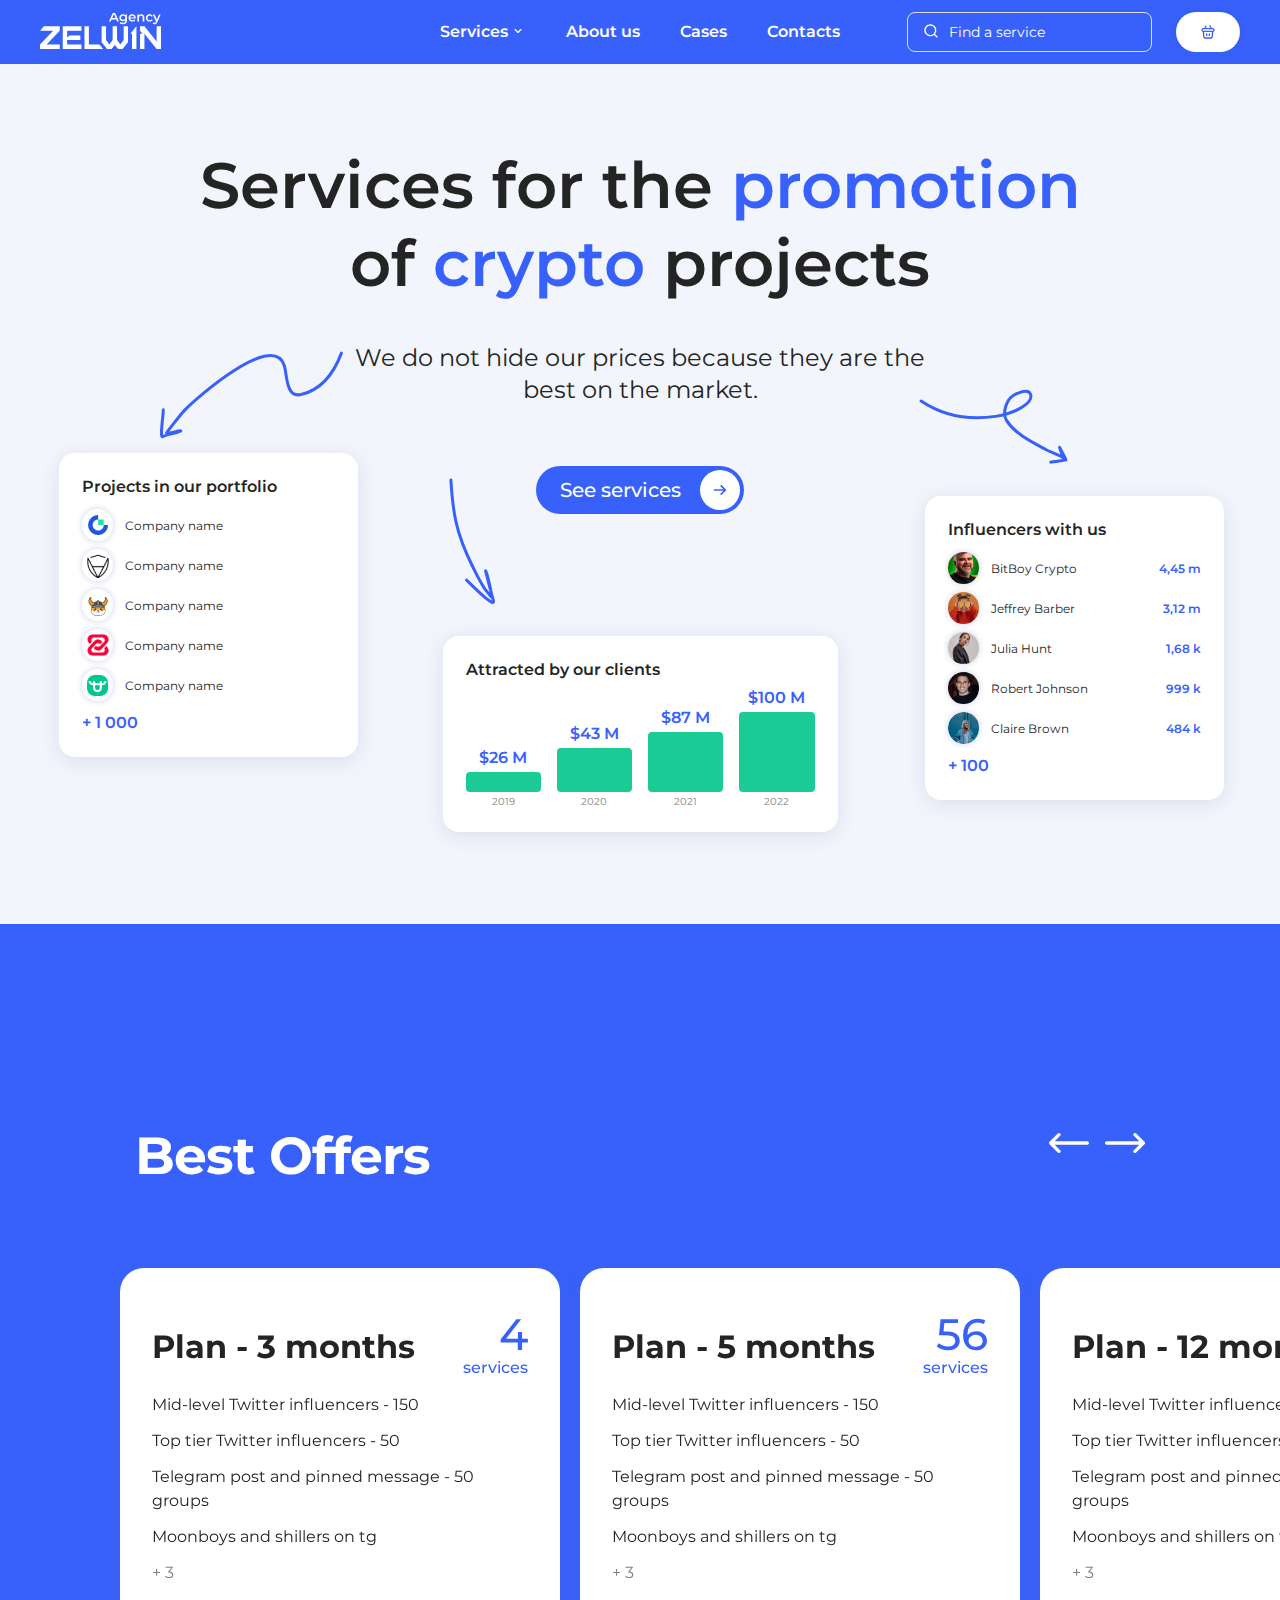
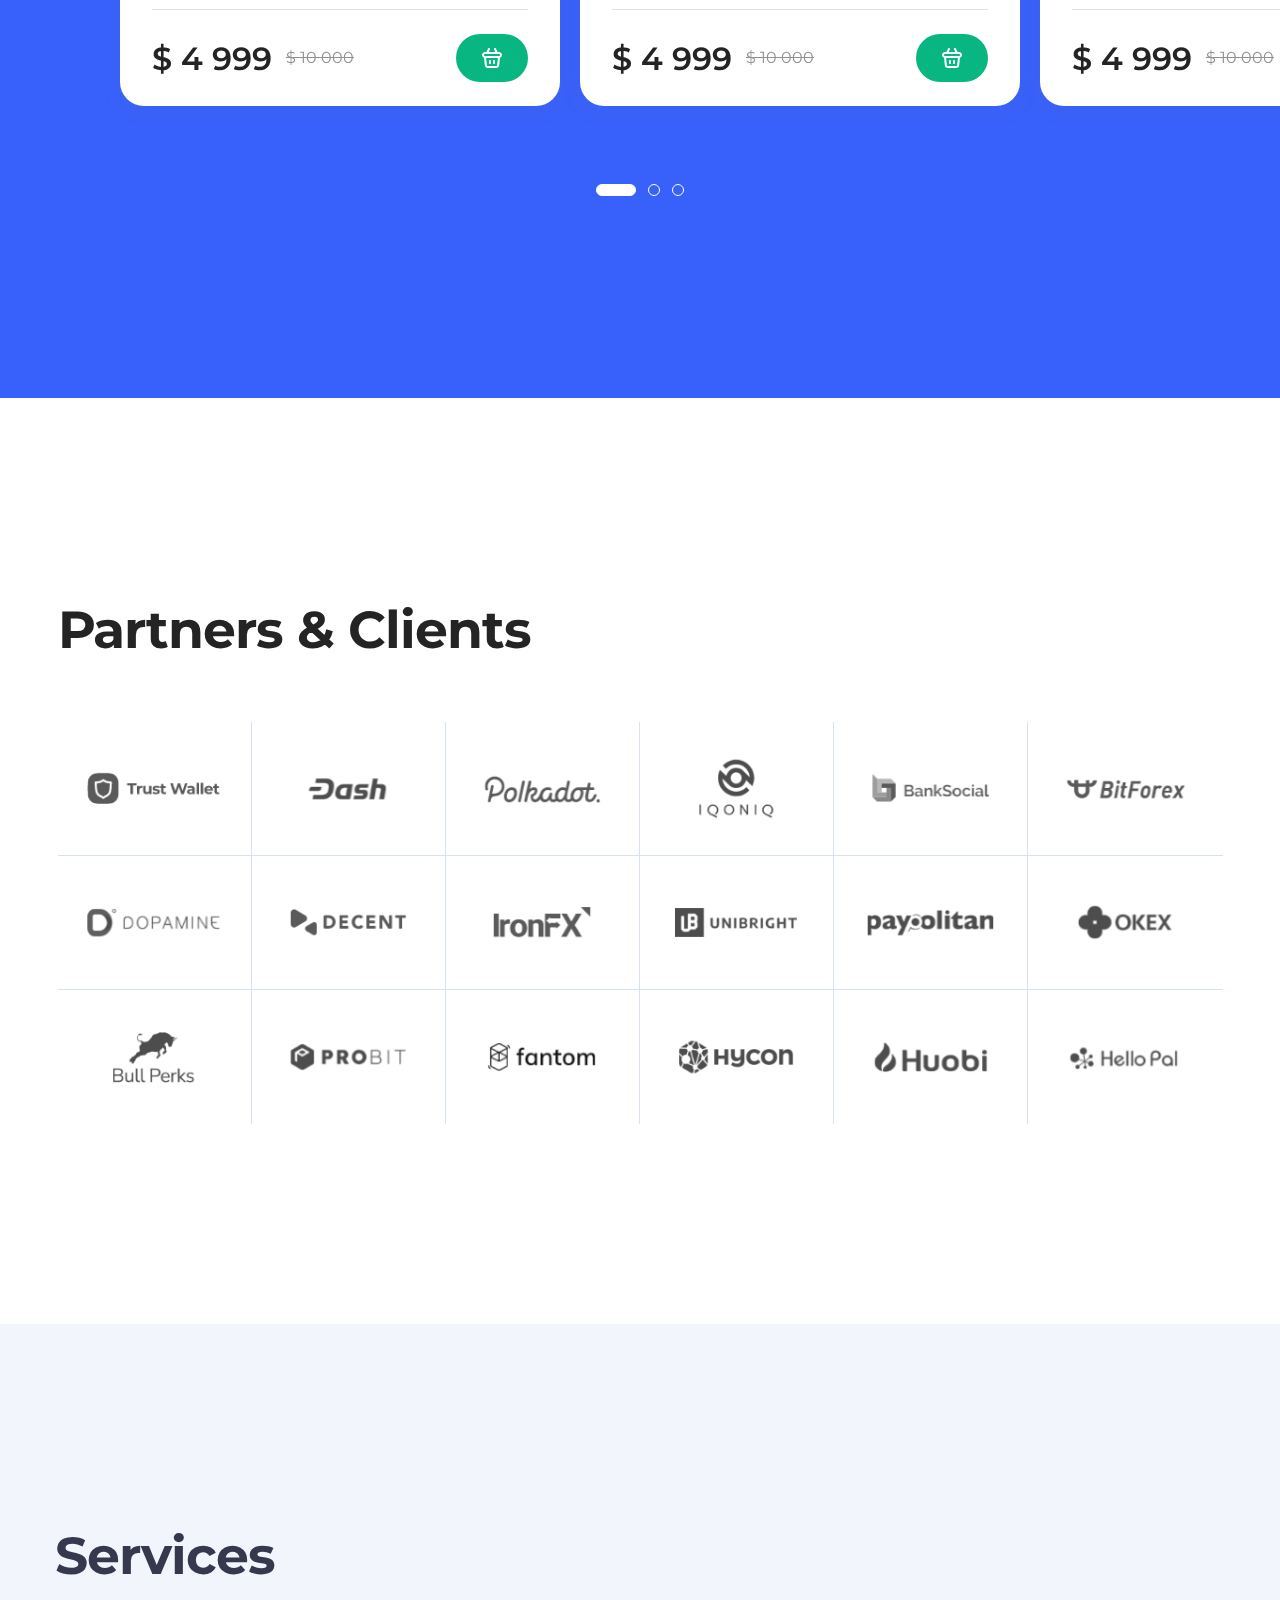
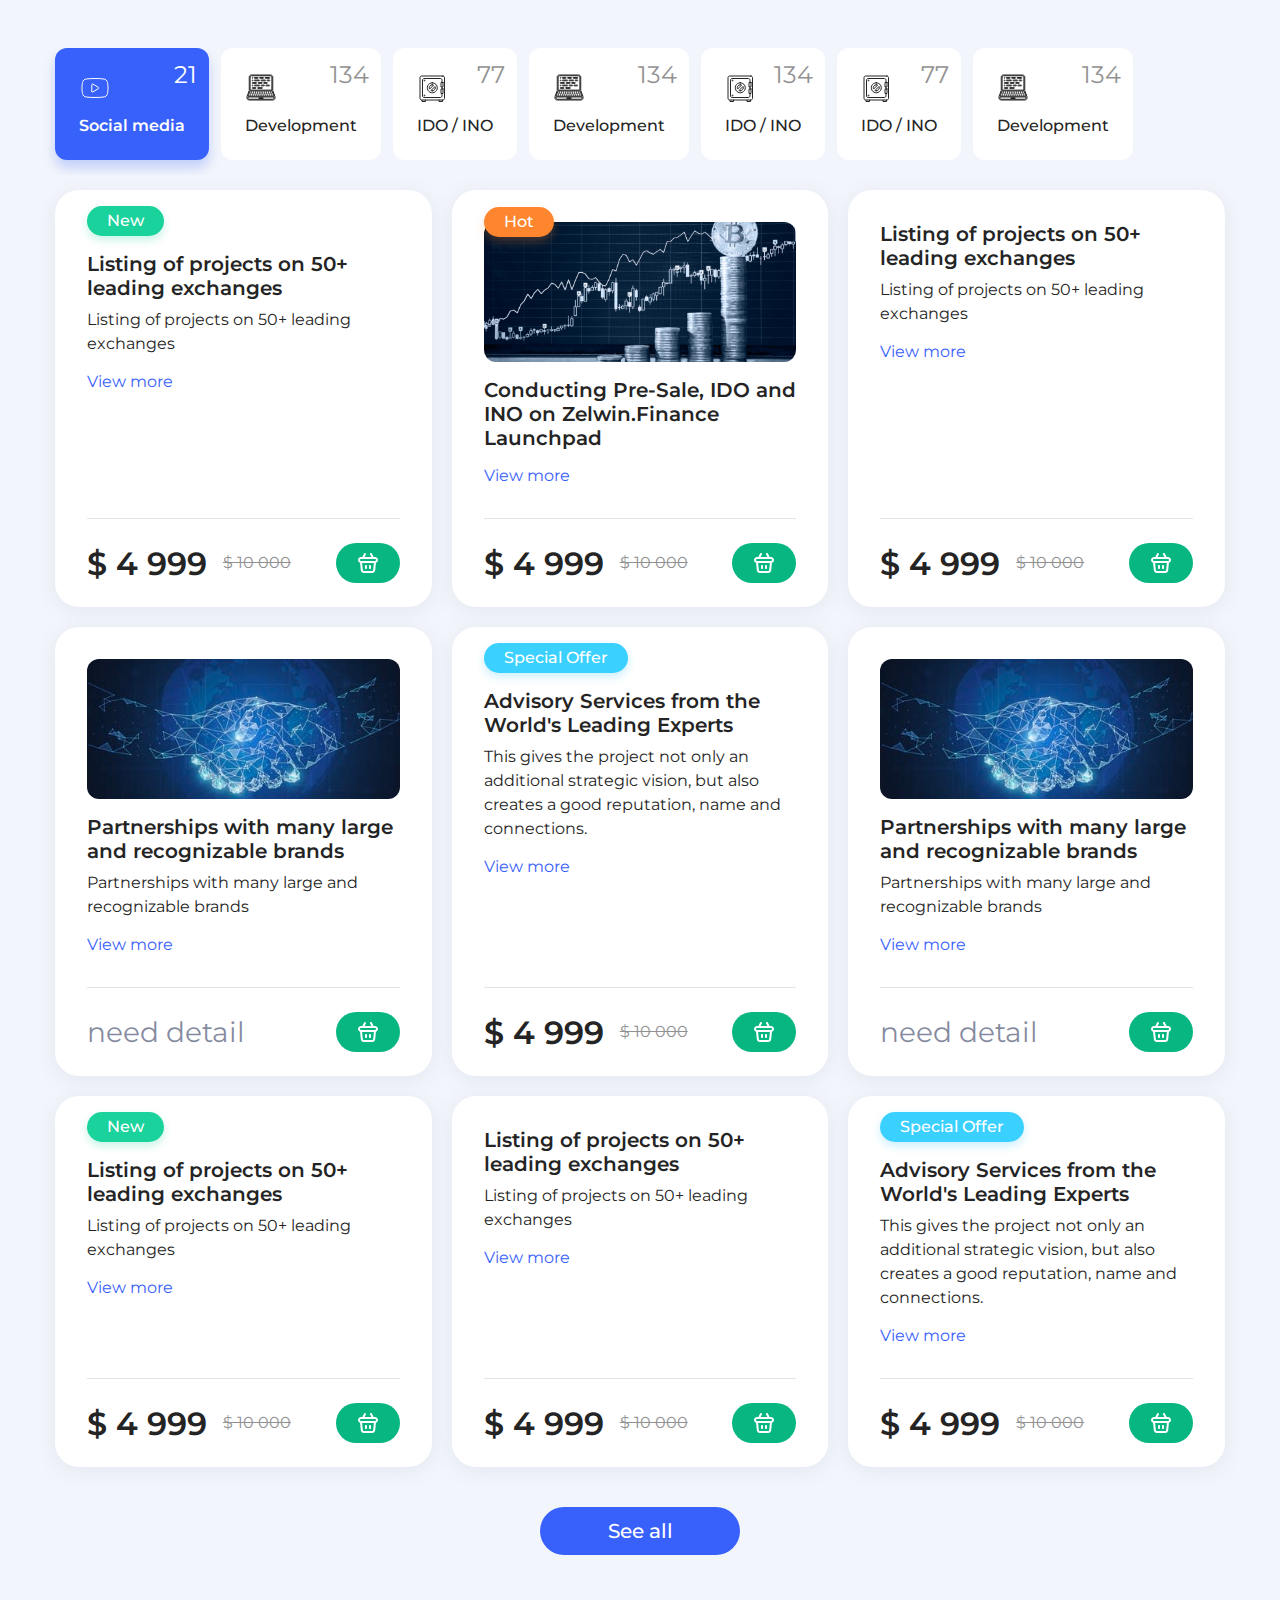
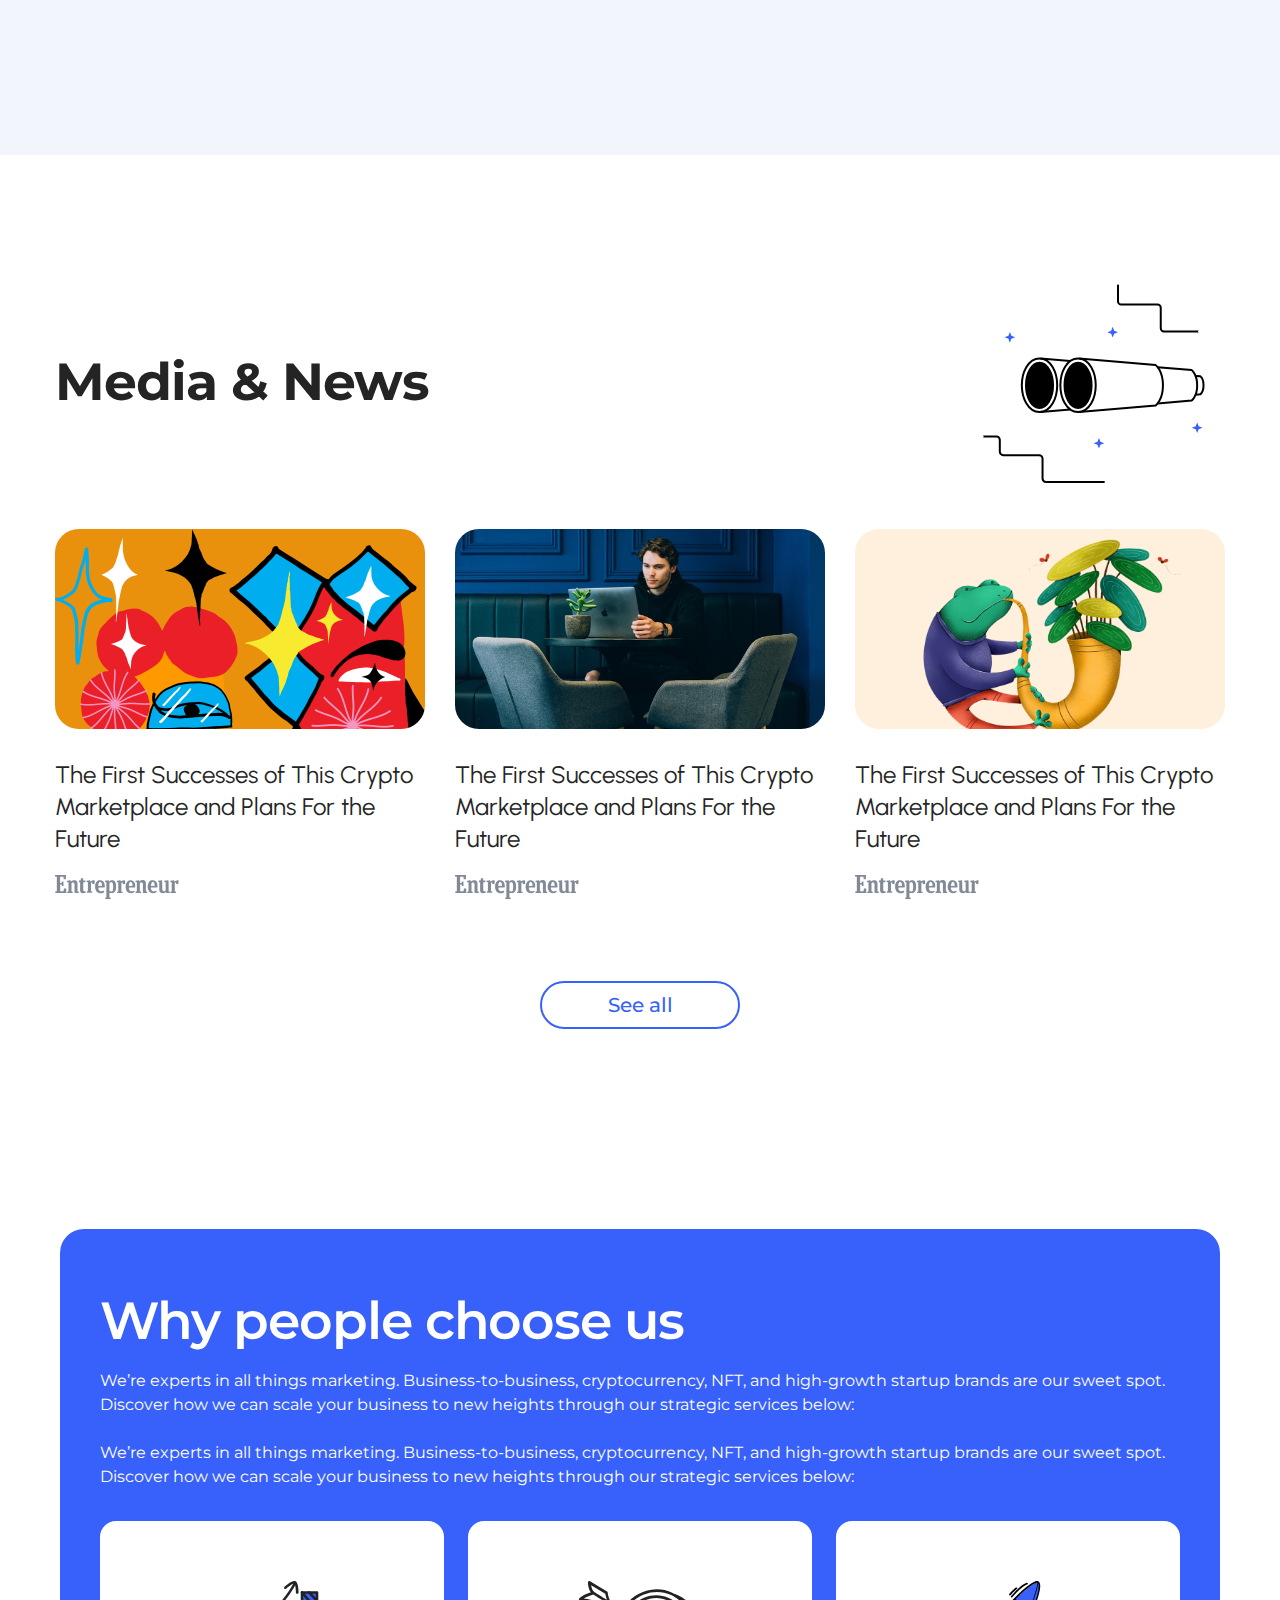
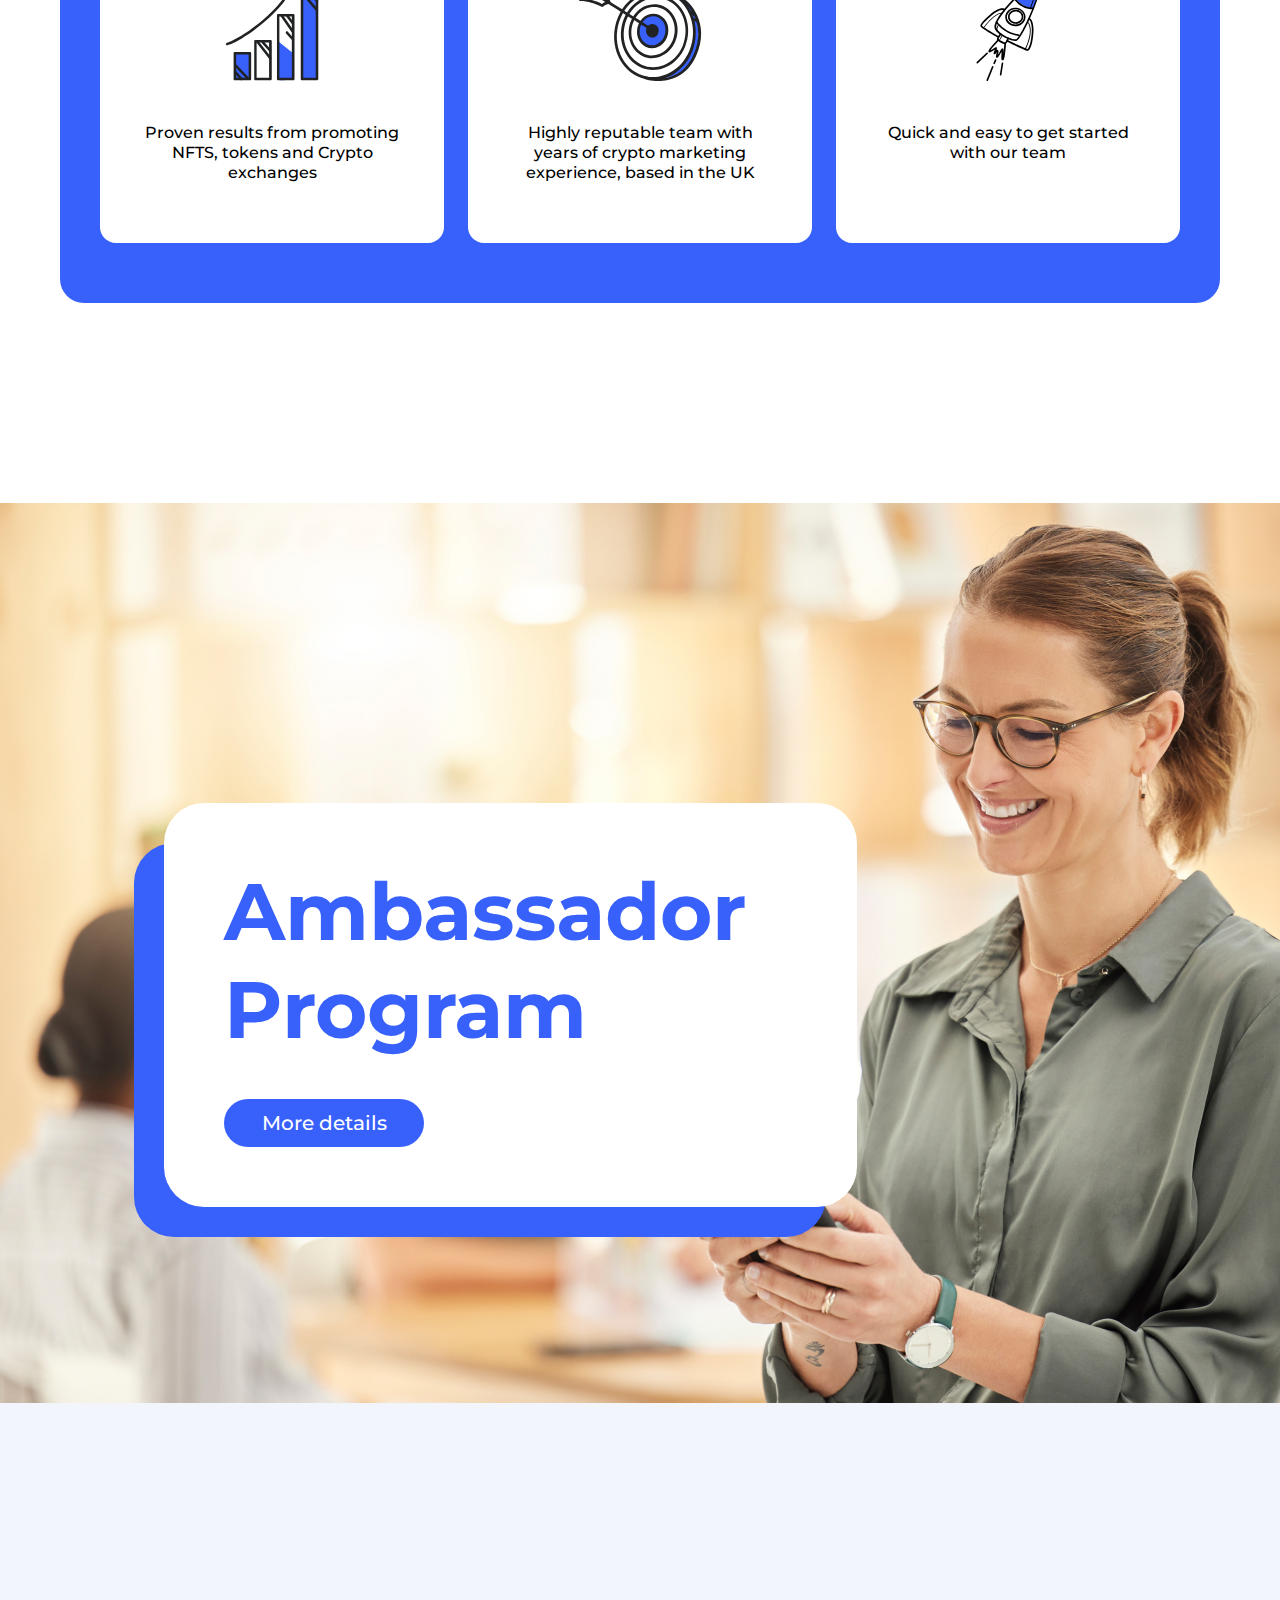
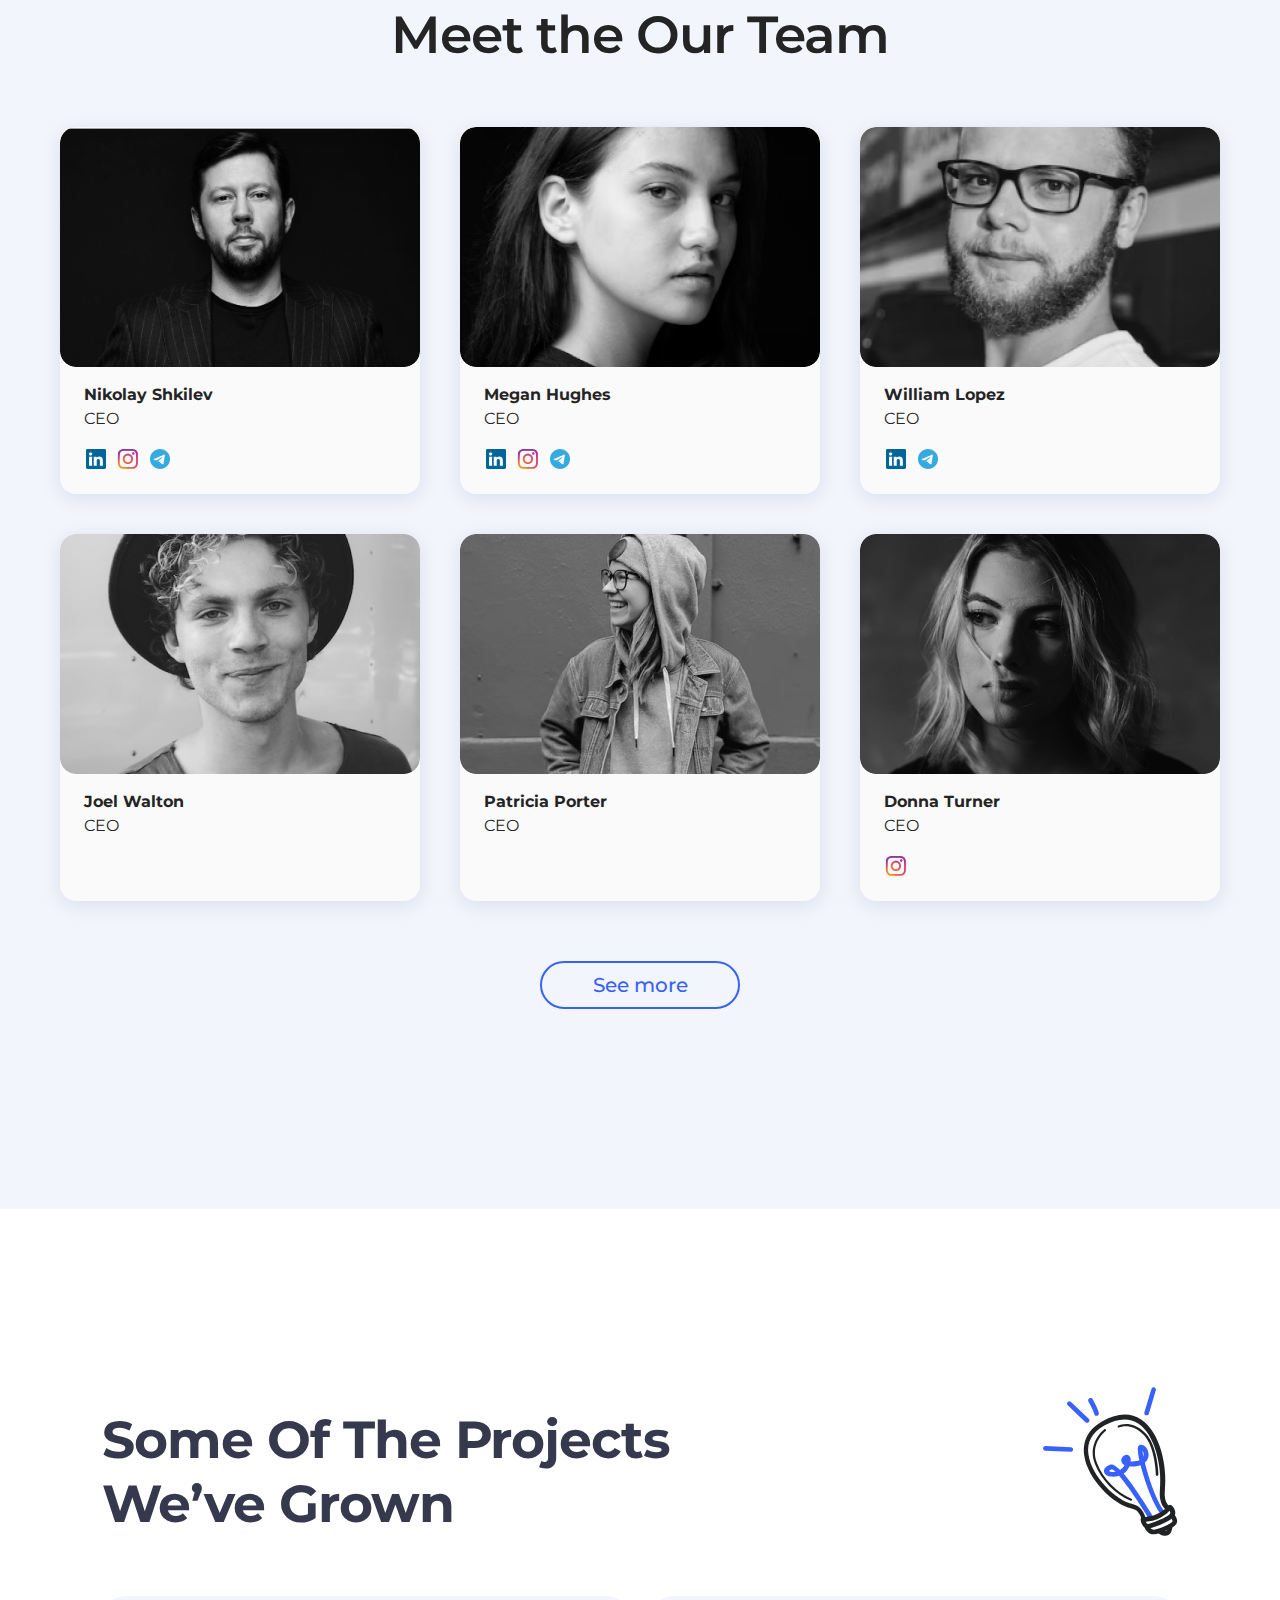
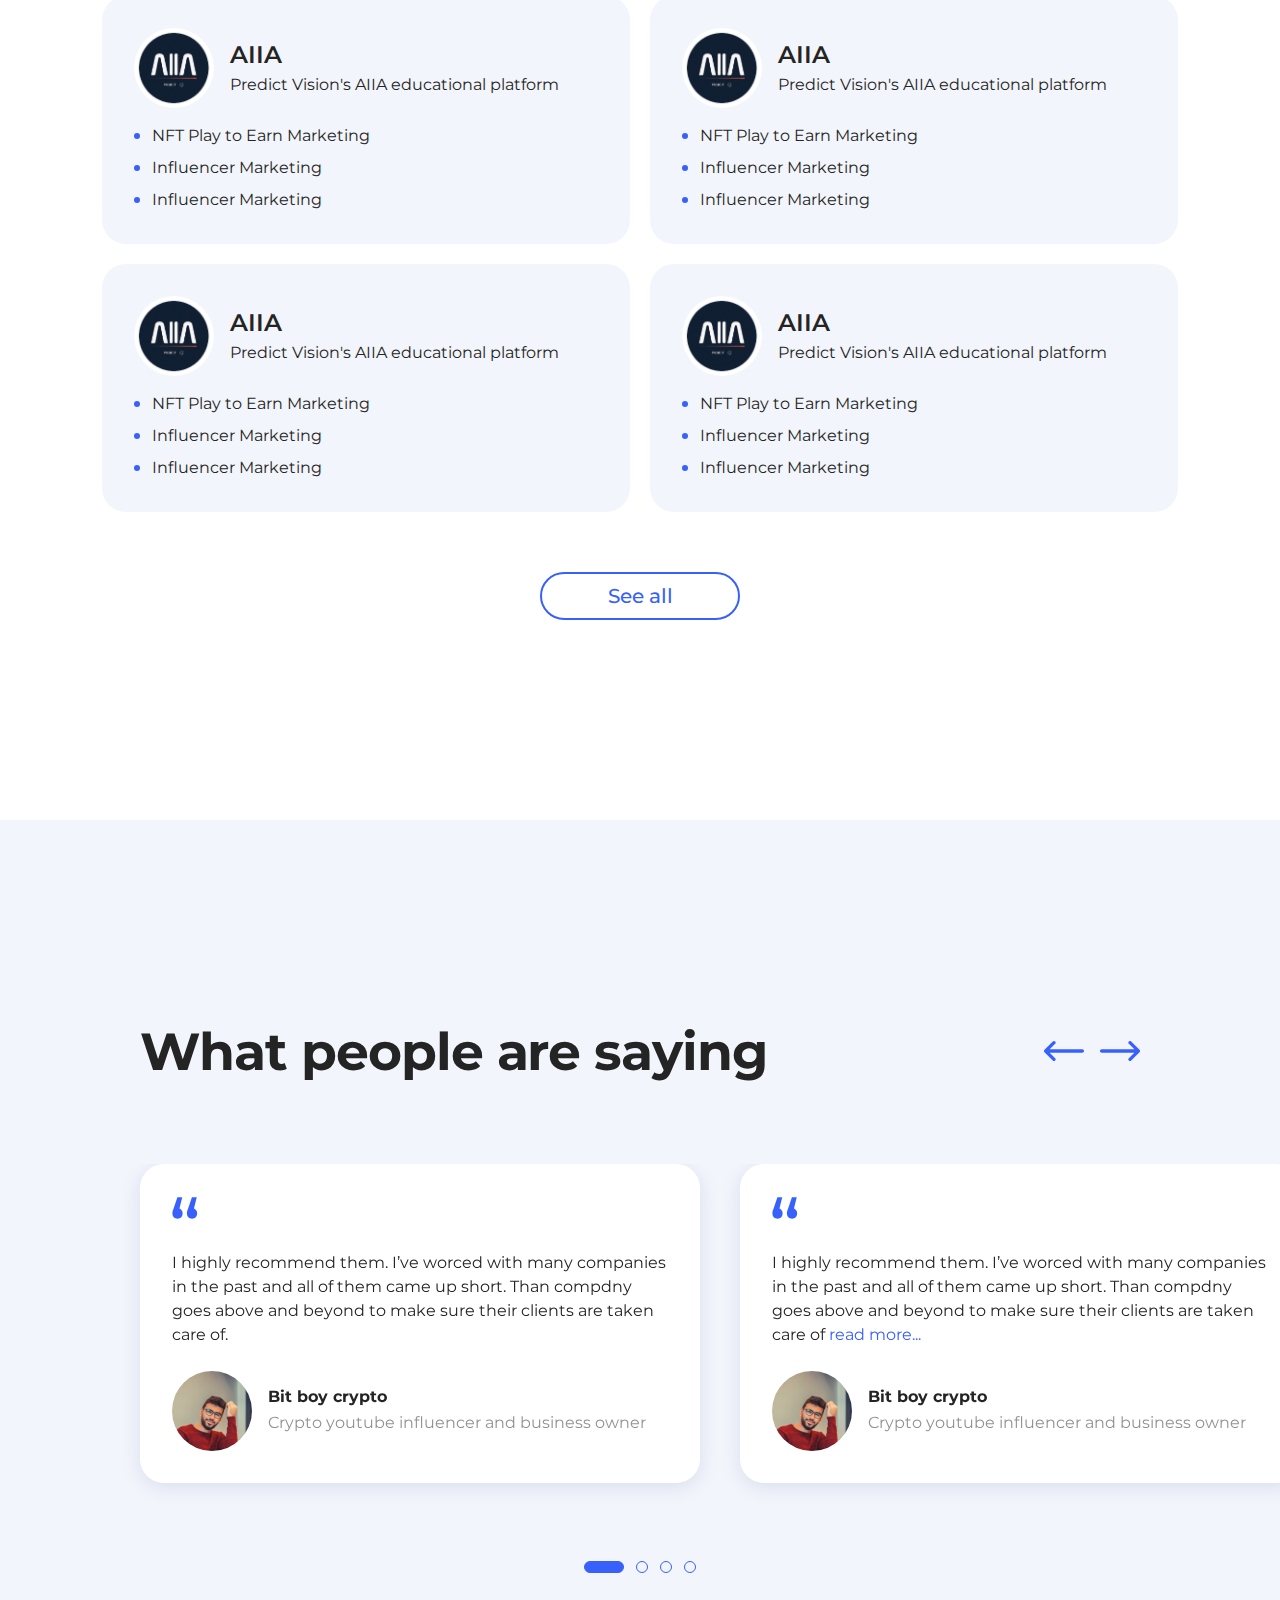
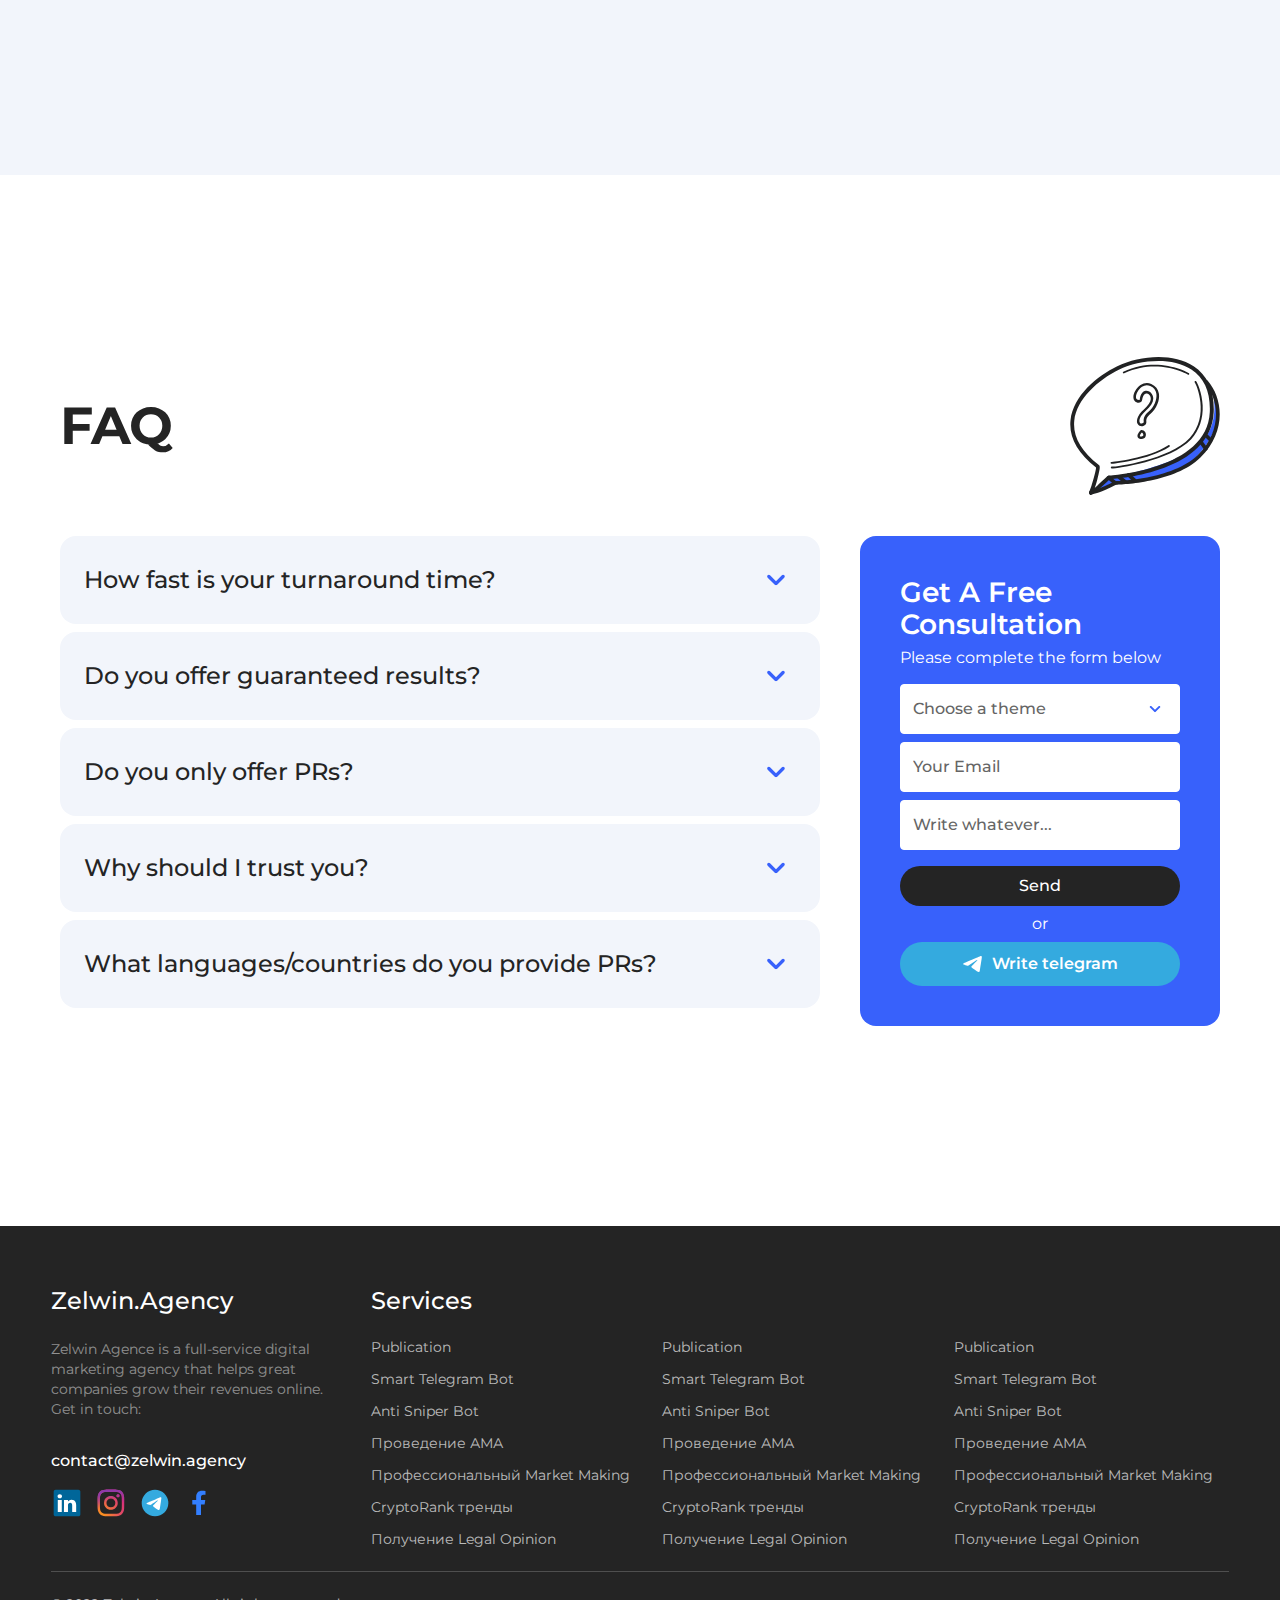
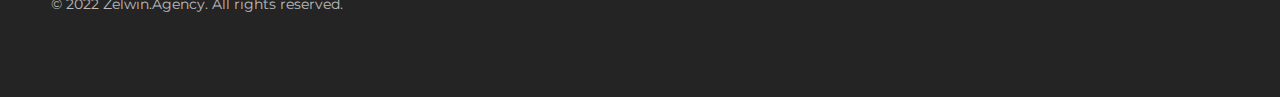
==== index.html @ 5097c023 "init commit" ====
<!DOCTYPE html>
<html lang="en">
	<head>
		<title>ZELWIN</title>

		<meta charset="UTF-8">

		<link rel="preconnect" href="https://fonts.googleapis.com">
		<link rel="preconnect" href="https://fonts.gstatic.com" crossorigin>
		<link href="https://fonts.googleapis.com/css2?family=Montserrat:ital,wght@0,100;0,200;0,300;0,400;0,500;0,600;0,700;0,800;0,900;1,100;1,200;1,300;1,400;1,500;1,600;1,700;1,800;1,900&family=Urbanist:ital,wght@0,100;0,200;0,300;0,400;0,500;0,600;0,700;0,800;0,900;1,100;1,200;1,300;1,400;1,500;1,600;1,700;1,800;1,900&display=swap" rel="stylesheet">

		<link rel="stylesheet" href="https://cdn.jsdelivr.net/npm/swiper@9/swiper-bundle.min.css" />
		<link rel="stylesheet" type="text/css" href="css/style.css">

		<meta name="viewport" content="width=device-width, initial-scale=1.0, maximum-scale=1.0, user-scalable=0">

		<meta name="format-detection" content="telephone=no">		
	</head>
	<body>
		<div class="wrapper">
			<div class="people-saying-modal">
				<div class="people-saying-modal__container">
					<div class="people-saying-card">
			  			<div class="people-saying-card__close">
			  				<svg width="26" height="24" viewBox="0 0 26 24" fill="none" xmlns="http://www.w3.org/2000/svg"><path d="M10.2308 1.2002L6.39079 16.7906L5.46919 12.3362C6.95399 12.3362 8.18279 12.797 9.15559 13.7186C10.1284 14.6402 10.6148 15.869 10.6148 17.405C10.6148 18.941 10.1284 20.1954 9.15559 21.1682C8.18279 22.141 6.97959 22.6274 5.54599 22.6274C4.06119 22.6274 2.83239 22.141 1.85959 21.1682C0.886791 20.1442 0.400391 18.8898 0.400391 17.405C0.400391 16.893 0.425991 16.4066 0.47719 15.9458C0.579591 15.485 0.733191 14.9474 0.937991 14.333C1.14279 13.6674 1.42439 12.8738 1.78279 11.9522L5.39239 1.2002H10.2308ZM24.746 1.2002L20.906 16.7906L19.9844 12.3362C21.4692 12.3362 22.698 12.797 23.6708 13.7186C24.6436 14.6402 25.13 15.869 25.13 17.405C25.13 18.941 24.6436 20.1954 23.6708 21.1682C22.698 22.141 21.4948 22.6274 20.0612 22.6274C18.5764 22.6274 17.3476 22.141 16.3748 21.1682C15.402 20.1442 14.9156 18.8898 14.9156 17.405C14.9156 16.893 14.9412 16.4066 14.9924 15.9458C15.0948 15.485 15.2484 14.9474 15.4532 14.333C15.658 13.6674 15.9396 12.8738 16.298 11.9522L19.9076 1.2002H24.746Z" fill="#3861FB"/></svg>
							<button  class="people-saying-card__close-btn">
								<svg width="24" height="24" viewBox="0 0 24 24" fill="none" xmlns="http://www.w3.org/2000/svg"><path d="M13.4099 12.0002L19.7099 5.71019C19.8982 5.52188 20.004 5.26649 20.004 5.00019C20.004 4.73388 19.8982 4.47849 19.7099 4.29019C19.5216 4.10188 19.2662 3.99609 18.9999 3.99609C18.7336 3.99609 18.4782 4.10188 18.2899 4.29019L11.9999 10.5902L5.70994 4.29019C5.52164 4.10188 5.26624 3.99609 4.99994 3.99609C4.73364 3.99609 4.47824 4.10188 4.28994 4.29019C4.10164 4.47849 3.99585 4.73388 3.99585 5.00019C3.99585 5.26649 4.10164 5.52188 4.28994 5.71019L10.5899 12.0002L4.28994 18.2902C4.19621 18.3831 4.12182 18.4937 4.07105 18.6156C4.02028 18.7375 3.99414 18.8682 3.99414 19.0002C3.99414 19.1322 4.02028 19.2629 4.07105 19.3848C4.12182 19.5066 4.19621 19.6172 4.28994 19.7102C4.3829 19.8039 4.4935 19.8783 4.61536 19.9291C4.73722 19.9798 4.86793 20.006 4.99994 20.006C5.13195 20.006 5.26266 19.9798 5.38452 19.9291C5.50638 19.8783 5.61698 19.8039 5.70994 19.7102L11.9999 13.4102L18.2899 19.7102C18.3829 19.8039 18.4935 19.8783 18.6154 19.9291C18.7372 19.9798 18.8679 20.006 18.9999 20.006C19.132 20.006 19.2627 19.9798 19.3845 19.9291C19.5064 19.8783 19.617 19.8039 19.7099 19.7102C19.8037 19.6172 19.8781 19.5066 19.9288 19.3848C19.9796 19.2629 20.0057 19.1322 20.0057 19.0002C20.0057 18.8682 19.9796 18.7375 19.9288 18.6156C19.8781 18.4937 19.8037 18.3831 19.7099 18.2902L13.4099 12.0002Z" fill="black"/></svg>
							</button>
							</div>
			  			<p class="people-saying-card__text">I highly recommend them. I’ve worced with many companies in the past and all of them came up short. Than compdny goes above and beyond to make sure their clients are taken care of I highly recommend them. I’ve worced with many companies in the past and all of them came up short. Than compdny goes above and beyond to make sure their clients are taken care of I highly recommend them. I’ve worced with many companies in the past and all of them came up short. Than compdny goes above and beyond to make sure their clients are taken care of</p>
			  			<div class="people-saying-card__img-name">
			  				<img src="img/people-saying-card_1.png" alt="Avatar">
			  				<div>
			  					<p class="people-saying-card__name">Bit boy crypto</p>
			  					<p class="people-saying-card__min-dscrptn">Crypto youtube influencer and business owner</p>
			  				</div>
			  			</div>
			  		</div>
				</div>
			</div>
			<header class="header">
				<div class="header__container">
					<a href="#" class="header__logo">
						<svg viewBox="0 0 121 36" fill="none" xmlns="http://www.w3.org/2000/svg"><path d="M48.8666 31.4517V13.2631H44.459V36H63.1462L59.489 31.4517H48.8666Z" fill="white"/><path d="M116.624 13.2631V28.3988L104.43 13.2631H100.024V17.752L102.472 20.8168H100.024V36H104.43V20.8317L116.624 36H121V13.2631H116.624Z" fill="white"/><path d="M19.7669 13.2631H3.7823L0.126508 17.8099H13.1885L0 31.4517V36H19.7669V31.4517H6.57842L19.7669 17.8099V13.2631Z" fill="white"/><path d="M83.6434 13.2631V26.9376L80.37 31.4517L77.0334 27.0518V13.2631H72.6272V26.9376L69.3854 31.4517L66.0488 27.0414V13.2631H61.6411V29.2117L67.15 36H71.5562L74.831 31.9398L78.1662 36H82.5739L88.0195 29.2117V13.2631H83.6434Z" fill="white"/><path d="M41.4615 13.2631H22.7642V36H41.4615V31.4517H27.1704V26.9376H40.3603V22.3908H29.6172L27.1704 24.5284V17.8099H41.4615V13.2631Z" fill="white"/><path d="M90.2987 20.8168H92.0167V36H96.4229V13.2631L90.2987 20.8168Z" fill="white"/><path d="M68.9416 8.52628L73.1105 -0.757935H74.8045L78.9865 8.52628H77.1867L73.6001 0.157223H74.2883L70.715 8.52628H68.9416ZM70.8606 6.37765L71.3238 5.0248H76.3264L76.7896 6.37765H70.8606Z" fill="white"/><path d="M83.144 11.1922C82.4911 11.1922 81.8514 11.1038 81.225 10.9269C80.6074 10.7589 80.1001 10.5113 79.703 10.1842L80.4442 8.93744C80.753 9.19386 81.1412 9.39723 81.6088 9.54754C82.0852 9.7067 82.5661 9.78628 83.0513 9.78628C83.8278 9.78628 84.3968 9.60501 84.7586 9.24249C85.1203 8.8888 85.3012 8.35386 85.3012 7.63765V6.37765L85.4335 4.7728L85.3806 3.16796V1.44375H86.9555V7.45196C86.9555 8.73407 86.629 9.67575 85.9761 10.277C85.3232 10.8871 84.3792 11.1922 83.144 11.1922ZM82.9322 8.20796C82.2617 8.20796 81.6529 8.06649 81.1059 7.78354C80.5677 7.49175 80.1398 7.08944 79.8222 6.57659C79.5134 6.06375 79.359 5.46249 79.359 4.7728C79.359 4.09196 79.5134 3.49512 79.8222 2.98228C80.1398 2.46943 80.5677 2.07154 81.1059 1.78859C81.6529 1.50564 82.2617 1.36417 82.9322 1.36417C83.5322 1.36417 84.0704 1.48354 84.5468 1.72228C85.0233 1.96101 85.4027 2.33238 85.685 2.83638C85.9761 3.34038 86.1217 3.98586 86.1217 4.7728C86.1217 5.55975 85.9761 6.20965 85.685 6.72249C85.4027 7.22649 85.0233 7.60228 84.5468 7.84986C84.0704 8.08859 83.5322 8.20796 82.9322 8.20796ZM83.1837 6.80207C83.5984 6.80207 83.9689 6.71807 84.2954 6.55007C84.6218 6.37322 84.8733 6.13449 85.0497 5.83386C85.235 5.52438 85.3277 5.1707 85.3277 4.7728C85.3277 4.37491 85.235 4.02565 85.0497 3.72501C84.8733 3.41554 84.6218 3.18122 84.2954 3.02207C83.9689 2.85407 83.5984 2.77007 83.1837 2.77007C82.769 2.77007 82.394 2.85407 82.0588 3.02207C81.7323 3.18122 81.4765 3.41554 81.2912 3.72501C81.1147 4.02565 81.0265 4.37491 81.0265 4.7728C81.0265 5.1707 81.1147 5.52438 81.2912 5.83386C81.4765 6.13449 81.7323 6.37322 82.0588 6.55007C82.394 6.71807 82.769 6.80207 83.1837 6.80207Z" fill="white"/><path d="M92.4522 8.61912C91.667 8.61912 90.9788 8.46438 90.3876 8.15491C89.8053 7.83659 89.3509 7.40333 89.0245 6.85512C88.7069 6.30691 88.5481 5.68354 88.5481 4.98501C88.5481 4.27765 88.7025 3.65428 89.0113 3.11491C89.3289 2.5667 89.7612 2.13786 90.3082 1.82838C90.8641 1.51891 91.4949 1.36417 92.2007 1.36417C92.8889 1.36417 93.5021 1.51449 94.0403 1.81512C94.5785 2.11575 95.002 2.54017 95.3108 3.08838C95.6196 3.63659 95.774 4.28207 95.774 5.0248C95.774 5.09554 95.7696 5.17512 95.7608 5.26354C95.7608 5.35196 95.7564 5.43596 95.7476 5.51554H89.8583V4.4147H94.8741L94.2256 4.75954C94.2344 4.3528 94.1506 3.9947 93.9742 3.68522C93.7977 3.37575 93.5551 3.13259 93.2463 2.95575C92.9463 2.77891 92.5978 2.69049 92.2007 2.69049C91.7949 2.69049 91.4376 2.77891 91.1288 2.95575C90.8288 3.13259 90.5906 3.38017 90.4141 3.69849C90.2465 4.00796 90.1626 4.37491 90.1626 4.79933V5.06459C90.1626 5.48901 90.2597 5.8648 90.4538 6.19196C90.6479 6.51912 90.9214 6.77112 91.2743 6.94796C91.6273 7.1248 92.0331 7.21322 92.4919 7.21322C92.8889 7.21322 93.2463 7.15133 93.5639 7.02754C93.8815 6.90375 94.1638 6.70922 94.4109 6.44396L95.2976 7.46522C94.98 7.83659 94.5785 8.12396 94.0933 8.32733C93.6168 8.52186 93.0698 8.61912 92.4522 8.61912Z" fill="white"/><path d="M101.373 1.36417C101.938 1.36417 102.441 1.4747 102.882 1.69575C103.332 1.9168 103.685 2.25722 103.941 2.71701C104.196 3.16796 104.324 3.75154 104.324 4.46775V8.52628H102.67V4.67996C102.67 4.05217 102.52 3.58354 102.22 3.27407C101.929 2.96459 101.519 2.80986 100.989 2.80986C100.601 2.80986 100.257 2.88943 99.957 3.04859C99.657 3.20775 99.4232 3.44649 99.2556 3.7648C99.0968 4.07428 99.0174 4.46775 99.0174 4.94522V8.52628H97.3631V1.44375H98.938V3.35365L98.6601 2.77007C98.9071 2.31912 99.2644 1.97428 99.732 1.73554C100.208 1.48796 100.755 1.36417 101.373 1.36417Z" fill="white"/><path d="M109.678 8.61912C108.937 8.61912 108.275 8.46438 107.693 8.15491C107.12 7.83659 106.67 7.40333 106.343 6.85512C106.017 6.30691 105.854 5.68354 105.854 4.98501C105.854 4.27765 106.017 3.65428 106.343 3.11491C106.67 2.5667 107.12 2.13786 107.693 1.82838C108.275 1.51891 108.937 1.36417 109.678 1.36417C110.366 1.36417 110.971 1.50564 111.491 1.78859C112.021 2.0627 112.422 2.46943 112.696 3.0088L111.425 3.75154C111.213 3.41554 110.953 3.16796 110.644 3.0088C110.344 2.84965 110.018 2.77007 109.665 2.77007C109.259 2.77007 108.893 2.85849 108.567 3.03533C108.24 3.21217 107.984 3.46859 107.799 3.80459C107.614 4.13175 107.521 4.52522 107.521 4.98501C107.521 5.4448 107.614 5.8427 107.799 6.1787C107.984 6.50586 108.24 6.75786 108.567 6.9347C108.893 7.11154 109.259 7.19996 109.665 7.19996C110.018 7.19996 110.344 7.12038 110.644 6.96122C110.953 6.80207 111.213 6.55449 111.425 6.21849L112.696 6.96122C112.422 7.49175 112.021 7.90291 111.491 8.1947C110.971 8.47765 110.366 8.61912 109.678 8.61912Z" fill="white"/><path d="M114.618 11.1922C114.274 11.1922 113.929 11.1347 113.585 11.0198C113.241 10.9048 112.954 10.7456 112.725 10.5423L113.387 9.32207C113.554 9.47238 113.744 9.59175 113.956 9.68017C114.168 9.76859 114.384 9.8128 114.604 9.8128C114.904 9.8128 115.147 9.73765 115.332 9.58733C115.518 9.43701 115.69 9.18501 115.848 8.83133L116.259 7.90291L116.391 7.70396L119.064 1.44375H120.652L117.344 9.09659C117.123 9.62712 116.876 10.0471 116.603 10.3566C116.338 10.6661 116.038 10.8827 115.703 11.0065C115.376 11.1303 115.015 11.1922 114.618 11.1922ZM116.073 8.77828L112.884 1.44375H114.604L117.198 7.55807L116.073 8.77828Z" fill="white"/></svg>
					</a>
					<div class="header__menu-search-cart">
						<nav class="header__menu">
							<button class="header__menu-burger">
								<svg viewBox="0 0 24 24" fill="none" xmlns="http://www.w3.org/2000/svg"><path d="M0 6C0 5.44772 0.447715 5 1 5H23C23.5523 5 24 5.44772 24 6C24 6.55228 23.5523 7 23 7H1C0.447716 7 0 6.55228 0 6Z" fill="white"/><path d="M0 12C0 11.4477 0.447715 11 1 11H23C23.5523 11 24 11.4477 24 12C24 12.5523 23.5523 13 23 13H1C0.447716 13 0 12.5523 0 12Z" fill="white"/><path d="M1 17C0.447715 17 0 17.4477 0 18C0 18.5523 0.447716 19 1 19H23C23.5523 19 24 18.5523 24 18C24 17.4477 23.5523 17 23 17H1Z" fill="white"/></svg>
								<svg viewBox="0 0 24 24" fill="none" xmlns="http://www.w3.org/2000/svg"><path d="M13.4099 11.9999L19.7099 5.70994C19.8982 5.52164 20.004 5.26624 20.004 4.99994C20.004 4.73364 19.8982 4.47825 19.7099 4.28994C19.5216 4.10164 19.2662 3.99585 18.9999 3.99585C18.7336 3.99585 18.4782 4.10164 18.2899 4.28994L11.9999 10.5899L5.70994 4.28994C5.52164 4.10164 5.26624 3.99585 4.99994 3.99585C4.73364 3.99585 4.47824 4.10164 4.28994 4.28994C4.10164 4.47825 3.99585 4.73364 3.99585 4.99994C3.99585 5.26624 4.10164 5.52164 4.28994 5.70994L10.5899 11.9999L4.28994 18.2899C4.19621 18.3829 4.12182 18.4935 4.07105 18.6154C4.02028 18.7372 3.99414 18.8679 3.99414 18.9999C3.99414 19.132 4.02028 19.2627 4.07105 19.3845C4.12182 19.5064 4.19621 19.617 4.28994 19.7099C4.3829 19.8037 4.4935 19.8781 4.61536 19.9288C4.73722 19.9796 4.86793 20.0057 4.99994 20.0057C5.13195 20.0057 5.26266 19.9796 5.38452 19.9288C5.50638 19.8781 5.61698 19.8037 5.70994 19.7099L11.9999 13.4099L18.2899 19.7099C18.3829 19.8037 18.4935 19.8781 18.6154 19.9288C18.7372 19.9796 18.8679 20.0057 18.9999 20.0057C19.132 20.0057 19.2627 19.9796 19.3845 19.9288C19.5064 19.8781 19.617 19.8037 19.7099 19.7099C19.8037 19.617 19.8781 19.5064 19.9288 19.3845C19.9796 19.2627 20.0057 19.132 20.0057 18.9999C20.0057 18.8679 19.9796 18.7372 19.9288 18.6154C19.8781 18.4935 19.8037 18.3829 19.7099 18.2899L13.4099 11.9999Z" fill="white"/></svg>
							</button>
							<ul>
								<li class="header__menu-dropdown">
									<a href="#">Services</a>
									<div class="header__menu-dropdown-container">
										<div class="header__menu-dropdown-categories">
											<a href="#" class="active">Social media</a>
											<a href="#">Development</a>
											<a href="#">IDO / INO</a>
											<a href="#">Social media</a>
											<a href="#">Development</a>
											<a href="#">IDO / INO</a>
											<a href="#">Social media</a>
											<a href="#">Development</a>
										</div>
										<div class="header__menu-dropdown-articles">
											<div class="header__menu-dropdown-articles-items">
												<a href="#">
													<p>Listing of projects on 50+ leading exchanges:</p>
													<span>KuCoin, Gate.io, ByBit, Huobi, Binance, BitForex, MEXC, LBank, Hotbit, DigiFinex, BitMart, Bitget, XT.com and many more</span>
												</a>
												<a href="#">
													<p>Assistance in creating high-quality White Paper, Pitch (Investor) Deck and One Pager</p>
												</a>
												<a href="#">
													<p>Conducting Pre-Sale, IDO and INO on Zelwin.Finance Launchpad</p>
												</a>
												<a href="#">
													<p>CoinMarketCap: Trends, Most Viewed, Community Trends</p>
													<span>KuCheat "Favorites" and views, delete bad comments on the coin and much more. We close all positions by CMC</span>
												</a>
												<a href="#">
													<p>Advisory Services from the World's Leading Experts</p>
													<span>This gives the project not only an additional strategic vision, but also creates a good reputation, name and connections.</span>
												</a>
												<a href="#">
													<p>Conducting Pre-Sale, IDO and INO on Zelwin.Finance Launchpad</p>
													<span>Conducting Pre-Sale, IDO and INO on Zelwin.Finance Launchpad</span>
												</a>
												<a href="#">
													<p>Intro and attraction of VCs & Private Investors</p>
												</a>
												<a href="#">
													<p>Conducting Pre-Sale, IDO and INO on Zelwin.Finance Launchpad</p>
													<span>Conducting Pre-Sale, IDO and INO on Zelwin.Finance Launchpad</span>
												</a>
											</div>
											<div class="header__menu-dropdown-articles-btn">
												<a href="#">Show more</a>
											</div>
										</div>
									</div>
								</li>
								<li><a href="#">About us</a></li>
								<li><a href="#">Cases</a></li>
								<li><a href="#">Contacts</a></li>
							</ul>
						</nav>
						<div class="header__search">
							<button>
								<svg viewBox="0 0 16 16" fill="none" xmlns="http://www.w3.org/2000/svg"><path d="M14.4742 13.5267L12.0009 11.0733C12.961 9.87627 13.4259 8.35686 13.3001 6.82753C13.1743 5.2982 12.4674 3.87519 11.3246 2.85109C10.1818 1.827 8.69012 1.27967 7.15619 1.32164C5.62227 1.36362 4.16273 1.99171 3.07767 3.07676C1.99262 4.16181 1.36453 5.62136 1.32256 7.15528C1.28059 8.6892 1.82792 10.1809 2.85201 11.3237C3.8761 12.4664 5.29911 13.1734 6.82845 13.2992C8.35778 13.425 9.87719 12.9601 11.0742 12L13.5276 14.4533C13.5896 14.5158 13.6633 14.5654 13.7445 14.5993C13.8258 14.6331 13.9129 14.6505 14.0009 14.6505C14.0889 14.6505 14.1761 14.6331 14.2573 14.5993C14.3385 14.5654 14.4123 14.5158 14.4742 14.4533C14.5944 14.329 14.6616 14.1629 14.6616 13.99C14.6616 13.8171 14.5944 13.651 14.4742 13.5267ZM7.33425 12C6.41127 12 5.50901 11.7263 4.74158 11.2135C3.97416 10.7007 3.37602 9.97191 3.02281 9.11919C2.6696 8.26646 2.57718 7.32815 2.75725 6.42291C2.93731 5.51766 3.38177 4.68614 4.03441 4.0335C4.68706 3.38085 5.51858 2.9364 6.42382 2.75633C7.32907 2.57627 8.26738 2.66868 9.1201 3.02189C9.97282 3.3751 10.7017 3.97324 11.2144 4.74067C11.7272 5.5081 12.0009 6.41035 12.0009 7.33333C12.0009 8.57101 11.5092 9.75799 10.6341 10.6332C9.75891 11.5083 8.57192 12 7.33425 12Z" fill="white"/></svg>
							</button>
							<input type="text" placeholder="Find a service">
						</div>
						<a href="#" class="header__cart">
							<svg viewBox="0 0 16 16" fill="none" xmlns="http://www.w3.org/2000/svg"><path d="M9.33287 12C9.50968 12 9.67925 11.9298 9.80427 11.8047C9.9293 11.6797 9.99954 11.5101 9.99954 11.3333V10C9.99954 9.82319 9.9293 9.65362 9.80427 9.52859C9.67925 9.40357 9.50968 9.33333 9.33287 9.33333C9.15606 9.33333 8.98649 9.40357 8.86147 9.52859C8.73644 9.65362 8.6662 9.82319 8.6662 10V11.3333C8.6662 11.5101 8.73644 11.6797 8.86147 11.8047C8.98649 11.9298 9.15606 12 9.33287 12ZM6.6662 12C6.84301 12 7.01258 11.9298 7.13761 11.8047C7.26263 11.6797 7.33287 11.5101 7.33287 11.3333V10C7.33287 9.82319 7.26263 9.65362 7.13761 9.52859C7.01258 9.40357 6.84301 9.33333 6.6662 9.33333C6.48939 9.33333 6.31982 9.40357 6.1948 9.52859C6.06977 9.65362 5.99954 9.82319 5.99954 10V11.3333C5.99954 11.5101 6.06977 11.6797 6.1948 11.8047C6.31982 11.9298 6.48939 12 6.6662 12ZM12.6662 4H11.7462L10.5929 1.7C10.5576 1.61537 10.5053 1.53891 10.4392 1.47542C10.3731 1.41192 10.2945 1.36274 10.2086 1.33096C10.1226 1.29918 10.0309 1.28547 9.93942 1.2907C9.8479 1.29592 9.75843 1.31997 9.67662 1.36134C9.59481 1.4027 9.5224 1.4605 9.46394 1.53111C9.40547 1.60172 9.3622 1.68363 9.33682 1.77173C9.31144 1.85982 9.3045 1.9522 9.31644 2.0431C9.32838 2.13399 9.35894 2.22145 9.4062 2.3L10.2529 4H5.7462L6.59287 2.3C6.65758 2.1446 6.66111 1.97048 6.60275 1.81259C6.54439 1.6547 6.42846 1.52473 6.27824 1.44877C6.12802 1.37282 5.95463 1.35651 5.79288 1.4031C5.63113 1.4497 5.49299 1.55576 5.4062 1.7L4.25287 4H3.33287C2.86166 4.00716 2.40812 4.1805 2.05224 4.48942C1.69635 4.79834 1.46099 5.22302 1.38765 5.68854C1.31431 6.15406 1.40772 6.63052 1.65139 7.0339C1.89507 7.43727 2.27335 7.74164 2.71954 7.89333L3.21287 12.8667C3.26262 13.3617 3.4951 13.8204 3.86492 14.1533C4.23474 14.4861 4.71534 14.6692 5.21287 14.6667H10.7995C11.2971 14.6692 11.7777 14.4861 12.1475 14.1533C12.5173 13.8204 12.7498 13.3617 12.7995 12.8667L13.2929 7.89333C13.74 7.74119 14.1189 7.43571 14.3624 7.03099C14.6059 6.62626 14.6983 6.14842 14.6233 5.68209C14.5482 5.21577 14.3105 4.79106 13.9523 4.48318C13.5941 4.17531 13.1385 4.00414 12.6662 4V4ZM11.4595 12.7333C11.443 12.8983 11.3655 13.0513 11.2422 13.1622C11.1189 13.2731 10.9587 13.3342 10.7929 13.3333H5.2062C5.04036 13.3342 4.88016 13.2731 4.75689 13.1622C4.63361 13.0513 4.55612 12.8983 4.53954 12.7333L4.0662 8H11.9329L11.4595 12.7333ZM12.6662 6.66666H3.33287C3.15606 6.66666 2.98649 6.59643 2.86147 6.4714C2.73644 6.34638 2.6662 6.17681 2.6662 6C2.6662 5.82319 2.73644 5.65362 2.86147 5.52859C2.98649 5.40357 3.15606 5.33333 3.33287 5.33333H12.6662C12.843 5.33333 13.0126 5.40357 13.1376 5.52859C13.2626 5.65362 13.3329 5.82319 13.3329 6C13.3329 6.17681 13.2626 6.34638 13.1376 6.4714C13.0126 6.59643 12.843 6.66666 12.6662 6.66666Z" fill="#3861FB"/></svg>
						</a>
					</div>
				</div>
			</header>
			<main class="main">
				<div class="main__welcome welcome">
					<div class="welcome__container">
						<h1>Services<br> for the <span>promotion</span> of <span>crypto</span> projects</h1>
						<p class="welcome__text">We do not hide our prices because they are the best on the market.</p>
						<a class="welcome__link" href="#">See services<span><svg viewBox="0 0 20 20" fill="none" xmlns="http://www.w3.org/2000/svg"><path d="M16.1833 9.68668C16.1437 9.58439 16.0842 9.49093 16.0083 9.41168L11.8417 5.24502C11.764 5.16732 11.6717 5.10568 11.5702 5.06363C11.4687 5.02158 11.3599 4.99994 11.25 4.99994C11.0281 4.99994 10.8153 5.0881 10.6583 5.24502C10.5806 5.32271 10.519 5.41496 10.477 5.51647C10.4349 5.61799 10.4133 5.7268 10.4133 5.83668C10.4133 6.0586 10.5014 6.27143 10.6583 6.42835L13.4083 9.17002H4.58333C4.36232 9.17002 4.15036 9.25781 3.99408 9.41409C3.8378 9.57037 3.75 9.78233 3.75 10.0033C3.75 10.2244 3.8378 10.4363 3.99408 10.5926C4.15036 10.7489 4.36232 10.8367 4.58333 10.8367H13.4083L10.6583 13.5783C10.5802 13.6558 10.5182 13.748 10.4759 13.8495C10.4336 13.9511 10.4118 14.06 10.4118 14.17C10.4118 14.28 10.4336 14.3889 10.4759 14.4905C10.5182 14.592 10.5802 14.6842 10.6583 14.7617C10.7358 14.8398 10.828 14.9018 10.9295 14.9441C11.0311 14.9864 11.14 15.0082 11.25 15.0082C11.36 15.0082 11.4689 14.9864 11.5705 14.9441C11.672 14.9018 11.7642 14.8398 11.8417 14.7617L16.0083 10.595C16.0842 10.5158 16.1437 10.4223 16.1833 10.32C16.2667 10.1171 16.2667 9.88957 16.1833 9.68668Z" fill="#3861FB"/></svg></span></a>
						
						<div class="welcome__block welcome__block_1">
							<p class="welcome__block-title">Projects in our portfolio</p>
							<ul>
								<li>
									<span class="welcome__block-icon">
										<img src="img/welcom_icon_1.png" alt="Company icon">
									</span>
									<span>Company name</span>
								</li>
								<li>
									<span class="welcome__block-icon">
										<img src="img/welcom_icon_2.png" alt="Company icon">
									</span>
									<span>Company name</span>
								</li>
								<li>
									<span class="welcome__block-icon">
										<img src="img/welcom_icon_3.png" alt="Company icon">
									</span>
									<span>Company name</span>
								</li>
								<li>
									<span class="welcome__block-icon">
										<img src="img/welcom_icon_4.png" alt="Company icon">
									</span>
									<span>Company name</span>
								</li>
								<li>
									<span class="welcome__block-icon">
										<img src="img/welcom_icon_5.png" alt="Company icon">
									</span>
									<span>Company name</span>
								</li>
							</ul>
							<span class="welcome__block-blue">+ 1 000</span>
						</div>
						<div class="welcome__block welcome__block_2">
							<p class="welcome__block-title">Attracted by our clients</p>
							<div class="welcome__block-chart">
								<div>
									<p class="welcome__block-blue">$26 M</p>
									<div></div>
									<p>2019</p>
								</div>
								<div>
									<p class="welcome__block-blue">$43 M</p>
									<div></div>
									<p>2020</p>
								</div>
								<div>
									<p class="welcome__block-blue">$87 M</p>
									<div></div>
									<p>2021</p>
								</div>
								<div>
									<p class="welcome__block-blue">$100 M</p>
									<div></div>
									<p>2022</p>
								</div>
							</div>
						</div>
						<div class="welcome__block welcome__block_3">
							<p class="welcome__block-title">Influencers with us</p>
							<ul>
								<li>
									<span class="welcome__block-img">
										<img src="img/welcom_img_1.png" alt="Company icon">
									</span>
									<span>BitBoy Crypto<span>4,45 m</span></span>
								</li>
								<li>
									<span class="welcome__block-img">
										<img src="img/welcom_img_2.png" alt="Company icon">
									</span>
									<span>Jeffrey Barber<span>3,12 m</span></span>
								</li>
								<li>
									<span class="welcome__block-img">
										<img src="img/welcom_img_3.png" alt="Company icon">
									</span>
									<span>Julia Hunt<span>1,68 k</span></span>
								</li>
								<li>
									<span class="welcome__block-img">
										<img src="img/welcom_img_4.png" alt="Company icon">
									</span>
									<span>Robert Johnson<span>999 k</span></span>
								</li>
								<li>
									<span class="welcome__block-img">
										<img src="img/welcom_img_5.png" alt="Company icon">
									</span>
									<span>Claire Brown<span>484 k</span></span>
								</li>
							</ul>
							<span class="welcome__block-blue">+ 100</span>
						</div>

						<svg class="welcome__arrow_1" viewBox="0 0 183 88" fill="none" xmlns="http://www.w3.org/2000/svg"><path d="M181.419 2.14205C174.349 20.9327 162.227 38.6393 141.179 43.501C125.548 47.1117 127.232 23.8502 124.28 14.5801C113.05 -20.6812 35.2579 47.9738 24.479 59.3775C22.4975 61.4738 5.52725 82.2205 6.64919 82.3132C9.34559 82.5362 23.9726 78.4043 20.1869 80.171C14.5943 82.781 8.23624 82.9645 2.54732 85.6194C-0.279947 86.9389 3.54286 62.3234 3.27075 58.836" stroke="#3861FB" stroke-width="3" stroke-linecap="round"/></svg>
						<svg class="welcome__arrow_2" viewBox="0 0 47 126" fill="none" xmlns="http://www.w3.org/2000/svg"><path d="M1.87912 1.99992C3.78842 33.3183 6.69508 54.6159 23.1394 87.471C27.1305 95.4451 33.2025 108.74 38.5228 114.298C41.5448 117.455 44.0091 123.231 42.3886 115.382C41.054 108.917 39.3342 99.4581 36.7175 92.8852C35.7724 90.5114 42.2044 114.876 44.3274 122.315C47.0417 131.825 21.7737 106.104 17.5047 102.009" stroke="#3861FB" stroke-width="3" stroke-linecap="round"/></svg>
						<svg class="welcome__arrow_3" viewBox="0 0 149 75" fill="none" xmlns="http://www.w3.org/2000/svg"><path d="M2.07129 11.9958C24.0444 26.718 50.3417 31.2929 76.5513 27.3795C85.5783 26.0317 95.5318 23.0399 103.312 18.0508C106.839 15.7886 112.761 10.7281 111.785 6.11721C110.166 -1.53854 98.7258 4.03833 94.7199 6.26459C87.4786 10.2888 83.0342 23.8717 87.3623 31.1342C95.3966 44.6153 113.884 53.5429 127.242 60.711C132.576 63.5731 138.643 65.4122 143.773 68.4664C145.764 69.6514 142.441 64.2895 142.096 63.1787C140.061 56.6245 139.785 56.5598 143.123 63.2541C143.585 64.1811 147.32 70.4144 147.013 70.9307C146.798 71.291 133.349 72.6103 131.859 73.1695" stroke="#3861FB" stroke-width="3" stroke-linecap="round"/></svg>
					</div>
				</div>
				<div class="main__best-offers best-offers">
					<div class="best-offers__container p200">
						<div class="best-offers__title-btn">
							<h2>Best Offers</h2>
							<div class="best-offers__btns">
								<button class="best-offers__btn-left">
									<svg width="40" height="22" viewBox="0 0 40 22" fill="none" xmlns="http://www.w3.org/2000/svg"><path d="M38.325 9.33332H5.67502L11.175 3.84998C11.4889 3.53614 11.6652 3.11049 11.6652 2.66665C11.6652 2.22281 11.4889 1.79716 11.175 1.48332C10.8612 1.16948 10.4355 0.993164 9.99169 0.993164C9.54785 0.993164 9.1222 1.16948 8.80836 1.48332L0.475023 9.81665C0.323288 9.97516 0.204347 10.1621 0.125023 10.3667C-0.0416742 10.7724 -0.0416742 11.2275 0.125023 11.6333C0.204347 11.8379 0.323288 12.0248 0.475023 12.1833L8.80836 20.5166C8.96329 20.6729 9.14763 20.7969 9.35073 20.8815C9.55383 20.9661 9.77167 21.0096 9.99169 21.0096C10.2117 21.0096 10.4296 20.9661 10.6327 20.8815C10.8358 20.7969 11.0201 20.6729 11.175 20.5166C11.3312 20.3617 11.4552 20.1774 11.5398 19.9743C11.6245 19.7712 11.668 19.5533 11.668 19.3333C11.668 19.1133 11.6245 18.8955 11.5398 18.6924C11.4552 18.4893 11.3312 18.3049 11.175 18.15L5.67502 12.6667H38.325C38.7671 12.6667 39.191 12.4911 39.5035 12.1785C39.8161 11.8659 39.9917 11.442 39.9917 11C39.9917 10.558 39.8161 10.134 39.5035 9.82147C39.191 9.50891 38.7671 9.33332 38.325 9.33332Z" fill="white"/></svg>
								</button>
								<button class="best-offers__btn-right">
									<svg width="40" height="22" viewBox="0 0 40 22" fill="none" xmlns="http://www.w3.org/2000/svg"><path d="M39.8667 10.3667C39.7873 10.1621 39.6684 9.97516 39.5167 9.81665L31.1833 1.48332C31.0279 1.32792 30.8435 1.20465 30.6404 1.12055C30.4374 1.03645 30.2198 0.993164 30 0.993164C29.5562 0.993164 29.1305 1.16948 28.8167 1.48332C28.6613 1.63871 28.538 1.8232 28.4539 2.02623C28.3698 2.22927 28.3265 2.44688 28.3265 2.66665C28.3265 3.11049 28.5028 3.53614 28.8167 3.84998L34.3167 9.33332H1.66667C1.22464 9.33332 0.800716 9.50891 0.488156 9.82147C0.175595 10.134 0 10.558 0 11C0 11.442 0.175595 11.8659 0.488156 12.1785C0.800716 12.4911 1.22464 12.6667 1.66667 12.6667H34.3167L28.8167 18.15C28.6605 18.3049 28.5365 18.4893 28.4519 18.6924C28.3672 18.8955 28.3237 19.1133 28.3237 19.3333C28.3237 19.5533 28.3672 19.7712 28.4519 19.9743C28.5365 20.1774 28.6605 20.3617 28.8167 20.5166C28.9716 20.6729 29.1559 20.7969 29.359 20.8815C29.5621 20.9661 29.78 21.0096 30 21.0096C30.22 21.0096 30.4379 20.9661 30.641 20.8815C30.8441 20.7969 31.0284 20.6729 31.1833 20.5166L39.5167 12.1833C39.6684 12.0248 39.7873 11.8379 39.8667 11.6333C40.0334 11.2275 40.0334 10.7724 39.8667 10.3667Z" fill="white"/></svg>
								</button>
							</div>
						</div>
						<div class="best-offers__swiper swiper">
						  	<div class="swiper-wrapper">
						    	<a href="#" class="plan-card swiper-slide">
						    		<div class="plan-card__title-serv">
						    			<h3>Plan - 3 months</h3>
						    			<p class="plan-card__serv">4<br><span>services</span></p>
						    		</div>
						    		<div class="plan-card__txts">
						    			<p>Mid-level Twitter influencers - 150</p>
						    			<p>Top tier Twitter influencers - 50</p>
						    			<p>Telegram post and pinned message - 50 groups</p>
						    			<p>Moonboys and shillers on tg</p>
						    		</div>
						    		<p class="plan-card__plus">+ 3</p>
						    		<div class="plan-card__price-cart">
						    			<p class="plan-card__price">$ 4 999<span>$ 10 000</span></p>
						    			<button  class="plan-card__cart">
						    				<svg width="24" height="24" viewBox="0 0 24 24" fill="none" xmlns="http://www.w3.org/2000/svg"><path d="M13.9993 18C14.2645 18 14.5189 17.8947 14.7064 17.7071C14.8939 17.5196 14.9993 17.2652 14.9993 17V15C14.9993 14.7348 14.8939 14.4805 14.7064 14.2929C14.5189 14.1054 14.2645 14 13.9993 14C13.7341 14 13.4797 14.1054 13.2922 14.2929C13.1047 14.4805 12.9993 14.7348 12.9993 15V17C12.9993 17.2652 13.1047 17.5196 13.2922 17.7071C13.4797 17.8947 13.7341 18 13.9993 18ZM9.9993 18C10.2645 18 10.5189 17.8947 10.7064 17.7071C10.8939 17.5196 10.9993 17.2652 10.9993 17V15C10.9993 14.7348 10.8939 14.4805 10.7064 14.2929C10.5189 14.1054 10.2645 14 9.9993 14C9.73409 14 9.47973 14.1054 9.2922 14.2929C9.10466 14.4805 8.9993 14.7348 8.9993 15V17C8.9993 17.2652 9.10466 17.5196 9.2922 17.7071C9.47973 17.8947 9.73409 18 9.9993 18ZM18.9993 6.00003H17.6193L15.8893 2.55003C15.8364 2.42308 15.758 2.3084 15.6588 2.21316C15.5596 2.11791 15.4418 2.04414 15.3128 1.99647C15.1839 1.94879 15.0464 1.92823 14.9091 1.93607C14.7718 1.94392 14.6376 1.97999 14.5149 2.04204C14.3922 2.10408 14.2836 2.19078 14.1959 2.2967C14.1082 2.40261 14.0433 2.52548 14.0052 2.65762C13.9672 2.78976 13.9568 2.92833 13.9747 3.06467C13.9926 3.20102 14.0384 3.3322 14.1093 3.45003L15.3793 6.00003H8.6193L9.8893 3.45003C9.98637 3.21693 9.99166 2.95575 9.90413 2.71891C9.81659 2.48208 9.6427 2.28712 9.41737 2.17319C9.19204 2.05926 8.93195 2.03479 8.68932 2.10469C8.44669 2.17458 8.23949 2.33368 8.1093 2.55003L6.3793 6.00003H4.9993C4.29249 6.01078 3.61218 6.27077 3.07835 6.73416C2.54453 7.19755 2.19148 7.83455 2.08147 8.53283C1.97147 9.23112 2.11158 9.94581 2.47709 10.5509C2.8426 11.1559 3.41003 11.6125 4.0793 11.84L4.8193 19.3C4.89393 20.0426 5.24265 20.7307 5.79738 21.2299C6.3521 21.7292 7.073 22.0038 7.8193 22H16.1993C16.9456 22.0038 17.6665 21.7292 18.2212 21.2299C18.776 20.7307 19.1247 20.0426 19.1993 19.3L19.9393 11.84C20.61 11.6118 21.1784 11.1536 21.5436 10.5465C21.9089 9.93942 22.0475 9.22266 21.9349 8.52317C21.8223 7.82368 21.4658 7.18661 20.9285 6.7248C20.3912 6.26299 19.7078 6.00624 18.9993 6.00003ZM17.1893 19.1C17.1644 19.3475 17.0482 19.5769 16.8633 19.7433C16.6784 19.9098 16.4381 20.0013 16.1893 20H7.8093C7.56054 20.0013 7.32024 19.9098 7.13533 19.7433C6.95042 19.5769 6.83418 19.3475 6.8093 19.1L6.0993 12H17.8993L17.1893 19.1ZM18.9993 10H4.9993C4.73409 10 4.47973 9.89467 4.2922 9.70713C4.10466 9.5196 3.9993 9.26524 3.9993 9.00003C3.9993 8.73481 4.10466 8.48046 4.2922 8.29292C4.47973 8.10538 4.73409 8.00003 4.9993 8.00003H18.9993C19.2645 8.00003 19.5189 8.10538 19.7064 8.29292C19.8939 8.48046 19.9993 8.73481 19.9993 9.00003C19.9993 9.26524 19.8939 9.5196 19.7064 9.70713C19.5189 9.89467 19.2645 10 18.9993 10Z" fill="white"/></svg>
						    			</button>
						    		</div>
						    	</a>
						    	<a href="#" class="plan-card swiper-slide">
						    		<div class="plan-card__title-serv">
						    			<h3>Plan - 5 months</h3>
						    			<p class="plan-card__serv">56<br><span>services</span></p>
						    		</div>
						    		<div class="plan-card__txts">
						    			<p>Mid-level Twitter influencers - 150</p>
						    			<p>Top tier Twitter influencers - 50</p>
						    			<p>Telegram post and pinned message - 50 groups</p>
						    			<p>Moonboys and shillers on tg</p>
						    		</div>
						    		<p class="plan-card__plus">+ 3</p>
						    		<div class="plan-card__price-cart">
						    			<p class="plan-card__price">$ 4 999<span>$ 10 000</span></p>
						    			<button  class="plan-card__cart">
						    				<svg width="24" height="24" viewBox="0 0 24 24" fill="none" xmlns="http://www.w3.org/2000/svg"><path d="M13.9993 18C14.2645 18 14.5189 17.8947 14.7064 17.7071C14.8939 17.5196 14.9993 17.2652 14.9993 17V15C14.9993 14.7348 14.8939 14.4805 14.7064 14.2929C14.5189 14.1054 14.2645 14 13.9993 14C13.7341 14 13.4797 14.1054 13.2922 14.2929C13.1047 14.4805 12.9993 14.7348 12.9993 15V17C12.9993 17.2652 13.1047 17.5196 13.2922 17.7071C13.4797 17.8947 13.7341 18 13.9993 18ZM9.9993 18C10.2645 18 10.5189 17.8947 10.7064 17.7071C10.8939 17.5196 10.9993 17.2652 10.9993 17V15C10.9993 14.7348 10.8939 14.4805 10.7064 14.2929C10.5189 14.1054 10.2645 14 9.9993 14C9.73409 14 9.47973 14.1054 9.2922 14.2929C9.10466 14.4805 8.9993 14.7348 8.9993 15V17C8.9993 17.2652 9.10466 17.5196 9.2922 17.7071C9.47973 17.8947 9.73409 18 9.9993 18ZM18.9993 6.00003H17.6193L15.8893 2.55003C15.8364 2.42308 15.758 2.3084 15.6588 2.21316C15.5596 2.11791 15.4418 2.04414 15.3128 1.99647C15.1839 1.94879 15.0464 1.92823 14.9091 1.93607C14.7718 1.94392 14.6376 1.97999 14.5149 2.04204C14.3922 2.10408 14.2836 2.19078 14.1959 2.2967C14.1082 2.40261 14.0433 2.52548 14.0052 2.65762C13.9672 2.78976 13.9568 2.92833 13.9747 3.06467C13.9926 3.20102 14.0384 3.3322 14.1093 3.45003L15.3793 6.00003H8.6193L9.8893 3.45003C9.98637 3.21693 9.99166 2.95575 9.90413 2.71891C9.81659 2.48208 9.6427 2.28712 9.41737 2.17319C9.19204 2.05926 8.93195 2.03479 8.68932 2.10469C8.44669 2.17458 8.23949 2.33368 8.1093 2.55003L6.3793 6.00003H4.9993C4.29249 6.01078 3.61218 6.27077 3.07835 6.73416C2.54453 7.19755 2.19148 7.83455 2.08147 8.53283C1.97147 9.23112 2.11158 9.94581 2.47709 10.5509C2.8426 11.1559 3.41003 11.6125 4.0793 11.84L4.8193 19.3C4.89393 20.0426 5.24265 20.7307 5.79738 21.2299C6.3521 21.7292 7.073 22.0038 7.8193 22H16.1993C16.9456 22.0038 17.6665 21.7292 18.2212 21.2299C18.776 20.7307 19.1247 20.0426 19.1993 19.3L19.9393 11.84C20.61 11.6118 21.1784 11.1536 21.5436 10.5465C21.9089 9.93942 22.0475 9.22266 21.9349 8.52317C21.8223 7.82368 21.4658 7.18661 20.9285 6.7248C20.3912 6.26299 19.7078 6.00624 18.9993 6.00003ZM17.1893 19.1C17.1644 19.3475 17.0482 19.5769 16.8633 19.7433C16.6784 19.9098 16.4381 20.0013 16.1893 20H7.8093C7.56054 20.0013 7.32024 19.9098 7.13533 19.7433C6.95042 19.5769 6.83418 19.3475 6.8093 19.1L6.0993 12H17.8993L17.1893 19.1ZM18.9993 10H4.9993C4.73409 10 4.47973 9.89467 4.2922 9.70713C4.10466 9.5196 3.9993 9.26524 3.9993 9.00003C3.9993 8.73481 4.10466 8.48046 4.2922 8.29292C4.47973 8.10538 4.73409 8.00003 4.9993 8.00003H18.9993C19.2645 8.00003 19.5189 8.10538 19.7064 8.29292C19.8939 8.48046 19.9993 8.73481 19.9993 9.00003C19.9993 9.26524 19.8939 9.5196 19.7064 9.70713C19.5189 9.89467 19.2645 10 18.9993 10Z" fill="white"/></svg>
						    			</button>
						    		</div>
						    	</a>
						    	<a href="#" class="plan-card swiper-slide">
						    		<div class="plan-card__title-serv">
						    			<h3>Plan - 12 months</h3>
						    			<p class="plan-card__serv">112<br><span>services</span></p>
						    		</div>
						    		<div class="plan-card__txts">
						    			<p>Mid-level Twitter influencers - 150</p>
						    			<p>Top tier Twitter influencers - 50</p>
						    			<p>Telegram post and pinned message - 50 groups</p>
						    			<p>Moonboys and shillers on tg</p>
						    		</div>
						    		<p class="plan-card__plus">+ 3</p>
						    		<div class="plan-card__price-cart">
						    			<p class="plan-card__price">$ 4 999<span>$ 10 000</span></p>
						    			<button  class="plan-card__cart">
						    				<svg width="24" height="24" viewBox="0 0 24 24" fill="none" xmlns="http://www.w3.org/2000/svg"><path d="M13.9993 18C14.2645 18 14.5189 17.8947 14.7064 17.7071C14.8939 17.5196 14.9993 17.2652 14.9993 17V15C14.9993 14.7348 14.8939 14.4805 14.7064 14.2929C14.5189 14.1054 14.2645 14 13.9993 14C13.7341 14 13.4797 14.1054 13.2922 14.2929C13.1047 14.4805 12.9993 14.7348 12.9993 15V17C12.9993 17.2652 13.1047 17.5196 13.2922 17.7071C13.4797 17.8947 13.7341 18 13.9993 18ZM9.9993 18C10.2645 18 10.5189 17.8947 10.7064 17.7071C10.8939 17.5196 10.9993 17.2652 10.9993 17V15C10.9993 14.7348 10.8939 14.4805 10.7064 14.2929C10.5189 14.1054 10.2645 14 9.9993 14C9.73409 14 9.47973 14.1054 9.2922 14.2929C9.10466 14.4805 8.9993 14.7348 8.9993 15V17C8.9993 17.2652 9.10466 17.5196 9.2922 17.7071C9.47973 17.8947 9.73409 18 9.9993 18ZM18.9993 6.00003H17.6193L15.8893 2.55003C15.8364 2.42308 15.758 2.3084 15.6588 2.21316C15.5596 2.11791 15.4418 2.04414 15.3128 1.99647C15.1839 1.94879 15.0464 1.92823 14.9091 1.93607C14.7718 1.94392 14.6376 1.97999 14.5149 2.04204C14.3922 2.10408 14.2836 2.19078 14.1959 2.2967C14.1082 2.40261 14.0433 2.52548 14.0052 2.65762C13.9672 2.78976 13.9568 2.92833 13.9747 3.06467C13.9926 3.20102 14.0384 3.3322 14.1093 3.45003L15.3793 6.00003H8.6193L9.8893 3.45003C9.98637 3.21693 9.99166 2.95575 9.90413 2.71891C9.81659 2.48208 9.6427 2.28712 9.41737 2.17319C9.19204 2.05926 8.93195 2.03479 8.68932 2.10469C8.44669 2.17458 8.23949 2.33368 8.1093 2.55003L6.3793 6.00003H4.9993C4.29249 6.01078 3.61218 6.27077 3.07835 6.73416C2.54453 7.19755 2.19148 7.83455 2.08147 8.53283C1.97147 9.23112 2.11158 9.94581 2.47709 10.5509C2.8426 11.1559 3.41003 11.6125 4.0793 11.84L4.8193 19.3C4.89393 20.0426 5.24265 20.7307 5.79738 21.2299C6.3521 21.7292 7.073 22.0038 7.8193 22H16.1993C16.9456 22.0038 17.6665 21.7292 18.2212 21.2299C18.776 20.7307 19.1247 20.0426 19.1993 19.3L19.9393 11.84C20.61 11.6118 21.1784 11.1536 21.5436 10.5465C21.9089 9.93942 22.0475 9.22266 21.9349 8.52317C21.8223 7.82368 21.4658 7.18661 20.9285 6.7248C20.3912 6.26299 19.7078 6.00624 18.9993 6.00003ZM17.1893 19.1C17.1644 19.3475 17.0482 19.5769 16.8633 19.7433C16.6784 19.9098 16.4381 20.0013 16.1893 20H7.8093C7.56054 20.0013 7.32024 19.9098 7.13533 19.7433C6.95042 19.5769 6.83418 19.3475 6.8093 19.1L6.0993 12H17.8993L17.1893 19.1ZM18.9993 10H4.9993C4.73409 10 4.47973 9.89467 4.2922 9.70713C4.10466 9.5196 3.9993 9.26524 3.9993 9.00003C3.9993 8.73481 4.10466 8.48046 4.2922 8.29292C4.47973 8.10538 4.73409 8.00003 4.9993 8.00003H18.9993C19.2645 8.00003 19.5189 8.10538 19.7064 8.29292C19.8939 8.48046 19.9993 8.73481 19.9993 9.00003C19.9993 9.26524 19.8939 9.5196 19.7064 9.70713C19.5189 9.89467 19.2645 10 18.9993 10Z" fill="white"/></svg>
						    			</button>
						    		</div>
						    	</a>
						    	<a href="#" class="plan-card plan-card_end swiper-slide">
						    		<span>See all 34</span>
						    	</a>
						  	</div>
						  	<div class="swiper-pagination best-offers__pagination"></div>
						</div>
					</div>
				</div>
				<div class="main__partners partners">
					<div class="partners__container p200">
						<h2 class="h2-m60">Partners & Clients</h2>
						<div class="partners__grid">
							<div>
								<img src="img/partners_1.png" alt="Partner">
							</div>
							<div>
								<img src="img/partners_2.png" alt="Partner">
							</div>
							<div>
								<img src="img/partners_3.png" alt="Partner">
							</div>
							<div>
								<img src="img/partners_4.png" alt="Partner">
							</div>
							<div>
								<img src="img/partners_5.png" alt="Partner">
							</div>
							<div>
								<img src="img/partners_6.png" alt="Partner">
							</div>
							<div>
								<img src="img/partners_7.png" alt="Partner">
							</div>
							<div>
								<img src="img/partners_8.png" alt="Partner">
							</div>
							<div>
								<img src="img/partners_9.png" alt="Partner">
							</div>
							<div>
								<img src="img/partners_10.png" alt="Partner">
							</div>
							<div>
								<img src="img/partners_11.png" alt="Partner">
							</div>
							<div>
								<img src="img/partners_12.png" alt="Partner">
							</div>
							<div>
								<img src="img/partners_13.png" alt="Partner">
							</div>
							<div>
								<img src="img/partners_14.png" alt="Partner">
							</div>
							<div>
								<img src="img/partners_15.png" alt="Partner">
							</div>
							<div>
								<img src="img/partners_16.png" alt="Partner">
							</div>
							<div>
								<img src="img/partners_17.png" alt="Partner">
							</div>
							<div>
								<img src="img/partners_18.png" alt="Partner">
							</div>
						</div>
					</div>
				</div>
				<div class="main__services-m services-m">
					<div class="services-m__container p200">
						<h2 class="h2-m60">Services</h2>
						<div class="services-m__categories">
							<a href="#" class="services-m__categories-item active">
								<div>
									<svg viewBox="0 0 32 32" fill="none" xmlns="http://www.w3.org/2000/svg"><path d="M15.9998 25.4701C19.207 25.551 22.4153 25.353 25.5882 24.8782C26.0999 24.761 26.5786 24.5298 26.9885 24.2019C27.3984 23.8739 27.729 23.4577 27.9557 22.9842C27.9557 22.9842 29.0211 20.7351 29.0211 16.0001C29.0211 11.2651 27.9557 9.01593 27.9557 9.01593C27.7104 8.55599 27.374 8.15084 26.9669 7.8252C26.5599 7.49957 26.0908 7.26028 25.5882 7.12193C22.4153 6.64716 19.207 6.44913 15.9998 6.53007C12.7925 6.44913 9.58434 6.64717 6.4114 7.12195C5.89968 7.23915 5.42103 7.47033 5.0111 7.79827C4.60118 8.12621 4.27056 8.54245 4.0439 9.01595C4.0439 9.01595 2.97852 11.2651 2.97852 16.0001C2.97852 20.7351 4.0439 22.9842 4.0439 22.9842C4.28919 23.4442 4.62562 23.8493 5.03267 24.1749C5.43971 24.5006 5.90883 24.7399 6.41141 24.8782C9.58435 25.353 12.7926 25.551 15.9998 25.4701V25.4701Z" stroke-linecap="round" stroke-linejoin="round"/><path d="M12.7832 19.2203V12.7796C12.7832 12.6413 12.8199 12.5055 12.8895 12.3861C12.9592 12.2666 13.0592 12.1678 13.1795 12.0997C13.2999 12.0316 13.4361 11.9966 13.5743 11.9984C13.7126 12.0001 13.8479 12.0385 13.9664 12.1096L19.3337 15.33C19.4494 15.3994 19.5451 15.4976 19.6116 15.615C19.6781 15.7324 19.713 15.865 19.713 15.9999C19.713 16.1348 19.6781 16.2675 19.6116 16.3849C19.5451 16.5023 19.4494 16.6005 19.3337 16.6699L13.9664 19.8902C13.8479 19.9614 13.7126 19.9998 13.5743 20.0015C13.4361 20.0032 13.2999 19.9683 13.1795 19.9002C13.0592 19.832 12.9592 19.7332 12.8895 19.6138C12.8199 19.4943 12.7832 19.3585 12.7832 19.2203V19.2203Z" stroke-linecap="round" stroke-linejoin="round"/></svg>
									<span>21</span>
								</div>
								<p>Social media</p>			
							</a>
							<a href="#" class="services-m__categories-item">
								<div>
									<svg viewBox="0 0 32 32" fill="none" xmlns="http://www.w3.org/2000/svg"><path d="M7.57973 5.52545C7.63626 5.52819 7.69161 5.54098 7.74254 5.56306C7.79347 5.58514 7.83895 5.61607 7.87632 5.65404C7.9137 5.692 7.94221 5.73625 7.9602 5.78418C7.97818 5.83211 7.98527 5.88276 7.98106 5.93317C7.97685 5.98358 7.96141 6.03273 7.93566 6.07775C7.90991 6.12276 7.87435 6.16274 7.83108 6.19533C7.78781 6.22793 7.73769 6.25249 7.68366 6.26758C7.62962 6.28266 7.57276 6.28797 7.5164 6.28319C7.45987 6.28045 7.40452 6.26766 7.35359 6.24558C7.30266 6.2235 7.25718 6.19257 7.21981 6.1546C7.18244 6.11664 7.15392 6.07239 7.13594 6.02446C7.11795 5.97653 7.11086 5.92588 7.11507 5.87547C7.11929 5.82506 7.13472 5.77591 7.16047 5.73089C7.18623 5.68588 7.22178 5.6459 7.26505 5.61331C7.30832 5.58071 7.35844 5.55615 7.41248 5.54106C7.46651 5.52598 7.52337 5.52067 7.57973 5.52545ZM7.5164 8.80525C7.57386 8.8121 7.63229 8.80839 7.68809 8.79436C7.74389 8.78033 7.79589 8.75627 7.84091 8.72365C7.88592 8.69103 7.923 8.65055 7.94986 8.60468C7.97673 8.55881 7.99282 8.50852 7.99714 8.45691C8.00146 8.40529 7.99392 8.35343 7.97499 8.3045C7.95606 8.25558 7.92614 8.21062 7.88705 8.17239C7.84797 8.13416 7.80055 8.10347 7.7477 8.08219C7.69486 8.0609 7.6377 8.04949 7.57973 8.04863C7.46702 8.04113 7.35559 8.07392 7.26996 8.13977C7.18432 8.20563 7.13149 8.29916 7.12309 8.3998C7.1147 8.50043 7.15142 8.59992 7.22517 8.67638C7.29893 8.75284 7.40369 8.80001 7.5164 8.80751V8.80525ZM7.5164 13.8561C7.57276 13.8609 7.62962 13.8556 7.68366 13.8405C7.73769 13.8254 7.78781 13.8009 7.83108 13.7683C7.87435 13.7357 7.90991 13.6957 7.93566 13.6507C7.96141 13.6057 7.97685 13.5565 7.98106 13.5061C7.98527 13.4557 7.97818 13.4051 7.9602 13.3571C7.94221 13.3092 7.9137 13.265 7.87632 13.227C7.83895 13.189 7.79347 13.1581 7.74254 13.136C7.69161 13.1139 7.63626 13.1011 7.57973 13.0984C7.52393 13.0947 7.46784 13.1008 7.41469 13.1165C7.36154 13.1321 7.31236 13.1569 7.26996 13.1895C7.22755 13.2221 7.19276 13.2619 7.16756 13.3065C7.14236 13.3511 7.12725 13.3997 7.12309 13.4496C7.11894 13.4994 7.12581 13.5495 7.14333 13.5969C7.16084 13.6444 7.18865 13.6883 7.22517 13.7261C7.2617 13.764 7.30621 13.7951 7.35618 13.8176C7.40615 13.8401 7.46059 13.8536 7.5164 13.8573V13.8561ZM24.4899 8.04863H22.3936C22.2852 8.05392 22.1832 8.09609 22.1086 8.16645C22.034 8.23682 21.9924 8.33004 21.9924 8.42694C21.9924 8.52384 22.034 8.61706 22.1086 8.68743C22.1832 8.75779 22.2852 8.79996 22.3936 8.80525H24.4811C24.5863 8.79692 24.6842 8.75386 24.7557 8.68449C24.8273 8.61512 24.8673 8.52442 24.8679 8.43013C24.8685 8.33583 24.8298 8.24472 24.7592 8.17459C24.6886 8.10446 24.5912 8.06035 24.4861 8.05089L24.4899 8.04863ZM10.7236 15.6261H7.5164C7.40803 15.6314 7.30605 15.6736 7.23144 15.7439C7.15682 15.8143 7.11524 15.9075 7.11524 16.0044C7.11524 16.1013 7.15682 16.1945 7.23144 16.2649C7.30605 16.3353 7.40803 16.3774 7.5164 16.3827H10.7198C10.8264 16.3754 10.9259 16.3324 10.9985 16.2623C11.0711 16.1923 11.1114 16.1004 11.1114 16.005C11.1114 15.9096 11.0711 15.8176 10.9985 15.7476C10.9259 15.6776 10.8264 15.6346 10.7198 15.6272L10.7236 15.6261ZM17.0152 15.6261H12.9695C12.8611 15.6314 12.7591 15.6736 12.6845 15.7439C12.6099 15.8143 12.5683 15.9075 12.5683 16.0044C12.5683 16.1013 12.6099 16.1945 12.6845 16.2649C12.7591 16.3353 12.8611 16.3774 12.9695 16.3827H17.0114C17.118 16.3754 17.2175 16.3324 17.2901 16.2623C17.3627 16.1923 17.403 16.1004 17.403 16.005C17.403 15.9096 17.3627 15.8176 17.2901 15.7476C17.2175 15.6776 17.118 15.6346 17.0114 15.6272L17.0152 15.6261ZM17.2876 10.953C17.2872 10.8527 17.2424 10.7566 17.1628 10.6858C17.0833 10.615 16.9756 10.5752 16.8632 10.5752H13.3672C13.3096 10.5724 13.252 10.5801 13.1978 10.5978C13.1437 10.6156 13.0942 10.643 13.0523 10.6784C13.0104 10.7138 12.977 10.7565 12.9542 10.8038C12.9314 10.8511 12.9197 10.902 12.9197 10.9535C12.9197 11.005 12.9314 11.056 12.9542 11.1033C12.977 11.1506 13.0104 11.1932 13.0523 11.2286C13.0942 11.264 13.1437 11.2915 13.1978 11.3092C13.252 11.3269 13.3096 11.3346 13.3672 11.3318H16.8594C16.9151 11.332 16.9703 11.3223 17.0217 11.3034C17.0732 11.2845 17.12 11.2567 17.1594 11.2216C17.1988 11.1865 17.2301 11.1448 17.2515 11.0989C17.2728 11.053 17.2838 11.0038 17.2838 10.9541L17.2876 10.953ZM14.9303 6.2798H18.2325C18.3451 6.2798 18.453 6.23988 18.5326 6.16883C18.6122 6.09778 18.6569 6.00141 18.6569 5.90093C18.6569 5.80044 18.6122 5.70408 18.5326 5.63302C18.453 5.56197 18.3451 5.52205 18.2325 5.52205H14.9303C14.8177 5.52205 14.7098 5.56197 14.6302 5.63302C14.5507 5.70408 14.5059 5.80044 14.5059 5.90093C14.5059 6.00141 14.5507 6.09778 14.6302 6.16883C14.7098 6.23988 14.8177 6.2798 14.9303 6.2798ZM9.60009 6.2798H12.8225C12.9351 6.2798 13.043 6.23988 13.1226 6.16883C13.2022 6.09778 13.2469 6.00141 13.2469 5.90093C13.2469 5.80044 13.2022 5.70408 13.1226 5.63302C13.043 5.56197 12.9351 5.52205 12.8225 5.52205H9.60009C9.48755 5.52205 9.37962 5.56197 9.30004 5.63302C9.22046 5.70408 9.17575 5.80044 9.17575 5.90093C9.17575 6.00141 9.22046 6.09778 9.30004 6.16883C9.37962 6.23988 9.48755 6.2798 9.60009 6.2798ZM9.60009 8.80751H14.2361C14.3445 8.80222 14.4465 8.76005 14.5211 8.68969C14.5957 8.61932 14.6373 8.5261 14.6373 8.4292C14.6373 8.3323 14.5957 8.23908 14.5211 8.16872C14.4465 8.09835 14.3445 8.05619 14.2361 8.05089H9.60009C9.49172 8.05619 9.38975 8.09835 9.31513 8.16872C9.24051 8.23908 9.19893 8.3323 9.19893 8.4292C9.19893 8.5261 9.24051 8.61932 9.31513 8.68969C9.38975 8.76005 9.49172 8.80222 9.60009 8.80751ZM20.2947 8.05089H16.3414C16.233 8.05619 16.131 8.09835 16.0564 8.16872C15.9818 8.23908 15.9402 8.3323 15.9402 8.4292C15.9402 8.5261 15.9818 8.61932 16.0564 8.68969C16.131 8.76005 16.233 8.80222 16.3414 8.80751H20.2922C20.4005 8.80222 20.5025 8.76005 20.5771 8.68969C20.6517 8.61932 20.6933 8.5261 20.6933 8.4292C20.6933 8.3323 20.6517 8.23908 20.5771 8.16872C20.5025 8.09835 20.4005 8.05619 20.2922 8.05089H20.2947ZM9.60009 13.1007C9.49172 13.1059 9.38975 13.1481 9.31513 13.2185C9.24051 13.2888 9.19893 13.3821 9.19893 13.479C9.19893 13.5759 9.24051 13.6691 9.31513 13.7394C9.38975 13.8098 9.49172 13.852 9.60009 13.8573H14.3489C14.4614 13.8573 14.5694 13.8174 14.6489 13.7463C14.7285 13.6753 14.7732 13.5789 14.7732 13.4784C14.7732 13.3779 14.7285 13.2815 14.6489 13.2105C14.5694 13.1394 14.4614 13.0995 14.3489 13.0995L9.60009 13.1007ZM19.1129 13.1007H16.4528C16.3403 13.1007 16.2324 13.1406 16.1528 13.2116C16.0732 13.2827 16.0285 13.379 16.0285 13.4795C16.0285 13.58 16.0732 13.6764 16.1528 13.7474C16.2324 13.8185 16.3403 13.8584 16.4528 13.8584H19.1129C19.2254 13.8581 19.3332 13.8179 19.4126 13.7466C19.4919 13.6754 19.5363 13.5789 19.5359 13.4784C19.5356 13.3779 19.4906 13.2817 19.4108 13.2108C19.3309 13.14 19.2229 13.1004 19.1103 13.1007H19.1129ZM24.1467 13.1007H21.2168C21.1043 13.1007 20.9964 13.1406 20.9168 13.2116C20.8372 13.2827 20.7925 13.379 20.7925 13.4795C20.7925 13.58 20.8372 13.6764 20.9168 13.7474C20.9964 13.8185 21.1043 13.8584 21.2168 13.8584H24.1441C24.2567 13.8584 24.3646 13.8185 24.4442 13.7474C24.5238 13.6764 24.5685 13.58 24.5685 13.4795C24.5685 13.379 24.5238 13.2827 24.4442 13.2116C24.3646 13.1406 24.2567 13.1007 24.1441 13.1007H24.1467ZM7.5164 11.333H11.2594C11.3678 11.3277 11.4698 11.2855 11.5444 11.2151C11.619 11.1448 11.6606 11.0515 11.6606 10.9546C11.6606 10.8577 11.619 10.7645 11.5444 10.6942C11.4698 10.6238 11.3678 10.5816 11.2594 10.5763H7.5164C7.40803 10.5816 7.30605 10.6238 7.23144 10.6942C7.15682 10.7645 7.11524 10.8577 7.11524 10.9546C7.11524 11.0515 7.15682 11.1448 7.23144 11.2151C7.30605 11.2855 7.40803 11.3277 7.5164 11.333ZM18.5429 10.9541C18.5427 11.0039 18.5536 11.0532 18.5748 11.0992C18.5961 11.1453 18.6273 11.1871 18.6668 11.2223C18.7062 11.2575 18.7531 11.2854 18.8046 11.3044C18.8562 11.3234 18.9114 11.3331 18.9672 11.333H21.9059C21.9635 11.3358 22.0211 11.3281 22.0753 11.3103C22.1294 11.2926 22.1789 11.2652 22.2208 11.2298C22.2627 11.1944 22.2961 11.1517 22.3189 11.1044C22.3417 11.0571 22.3534 11.0061 22.3534 10.9546C22.3534 10.9032 22.3417 10.8522 22.3189 10.8049C22.2961 10.7576 22.2627 10.7149 22.2208 10.6795C22.1789 10.6441 22.1294 10.6167 22.0753 10.599C22.0211 10.5812 21.9635 10.5735 21.9059 10.5763H18.9735C18.9173 10.5754 18.8615 10.5845 18.8093 10.6031C18.7571 10.6217 18.7095 10.6494 18.6695 10.6846C18.6294 10.7197 18.5975 10.7617 18.5758 10.8079C18.554 10.8542 18.5429 10.9039 18.5429 10.9541ZM24.4861 5.52545H20.3403C20.2277 5.52545 20.1198 5.56536 20.0402 5.63642C19.9607 5.70747 19.9159 5.80384 19.9159 5.90432C19.9159 6.0048 19.9607 6.10117 20.0402 6.17222C20.1198 6.24328 20.2277 6.28319 20.3403 6.28319H24.4861C24.5987 6.28319 24.7066 6.24328 24.7862 6.17222C24.8658 6.10117 24.9105 6.0048 24.9105 5.90432C24.9105 5.80384 24.8658 5.70747 24.7862 5.63642C24.7066 5.56536 24.5987 5.52545 24.4861 5.52545ZM30 24.5913V26.1068C29.9993 26.6087 29.7757 27.0899 29.3782 27.4448C28.9807 27.7997 28.4417 27.9994 27.8796 28H4.12169C3.55931 27.9997 3.02003 27.8002 2.62225 27.4452C2.22446 27.0903 2.00067 26.6089 2 26.1068V24.5913C2.00015 24.5506 2.00741 24.5101 2.02153 24.4714L4.26356 18.4671V4.8955C4.26356 4.39298 4.48705 3.91102 4.88491 3.55558C5.28277 3.20014 5.82243 3.0003 6.38525 3L25.6173 3C26.1797 3.0006 26.7188 3.20041 27.1164 3.55558C27.5139 3.91074 27.7374 4.39224 27.7377 4.89437V18.466L29.9785 24.468C29.9936 24.5077 30.0009 24.5494 30 24.5913ZM5.11224 18.1549H26.8903V4.89437C26.8883 4.59497 26.7542 4.30833 26.5171 4.09662C26.28 3.88491 25.9589 3.76518 25.6236 3.7634H6.38525C6.04882 3.7637 5.72618 3.88277 5.48769 4.09464C5.24921 4.30651 5.11424 4.59399 5.11224 4.89437V18.1549ZM3.01335 24.2124H28.9879L27.0068 18.9093H4.99317L3.01335 24.2124ZM29.1526 24.9701H2.84868V26.1068C2.85067 26.4062 2.98476 26.6928 3.22188 26.9045C3.459 27.1162 3.78003 27.2359 4.11536 27.2377H27.8796C28.2148 27.2357 28.5356 27.1158 28.7727 26.9042C29.0097 26.6925 29.1439 26.4061 29.1463 26.1068L29.1526 24.9701ZM14.0208 26.4845H17.9805C18.0888 26.4792 18.1908 26.437 18.2654 26.3667C18.34 26.2963 18.3816 26.2031 18.3816 26.1062C18.3816 26.0093 18.34 25.9161 18.2654 25.8457C18.1908 25.7753 18.0888 25.7332 17.9805 25.7279H14.0208C13.9124 25.7332 13.8105 25.7753 13.7358 25.8457C13.6612 25.9161 13.6196 26.0093 13.6196 26.1062C13.6196 26.2031 13.6612 26.2963 13.7358 26.3667C13.8105 26.437 13.9124 26.4792 14.0208 26.4845ZM14.8682 21.1814C14.7557 21.1814 14.6477 21.2213 14.5682 21.2924C14.4886 21.3634 14.4439 21.4598 14.4439 21.5603C14.4439 21.6608 14.4886 21.7571 14.5682 21.8282C14.6477 21.8992 14.7557 21.9392 14.8682 21.9392C14.9808 21.9392 15.0887 21.8992 15.1683 21.8282C15.2479 21.7571 15.2926 21.6608 15.2926 21.5603C15.2926 21.4598 15.2479 21.3634 15.1683 21.2924C15.0887 21.2213 14.9808 21.1814 14.8682 21.1814ZM8.08007 21.1814C7.96753 21.1814 7.8596 21.2213 7.78002 21.2924C7.70044 21.3634 7.65573 21.4598 7.65573 21.5603C7.65573 21.6608 7.70044 21.7571 7.78002 21.8282C7.8596 21.8992 7.96753 21.9392 8.08007 21.9392C8.19261 21.9392 8.30055 21.8992 8.38013 21.8282C8.4597 21.7571 8.50441 21.6608 8.50441 21.5603C8.50441 21.4598 8.4597 21.3634 8.38013 21.2924C8.30055 21.2213 8.19261 21.1814 8.08007 21.1814ZM10.3436 21.1814C10.2311 21.1814 10.1232 21.2213 10.0436 21.2924C9.964 21.3634 9.91929 21.4598 9.91929 21.5603C9.91929 21.6608 9.964 21.7571 10.0436 21.8282C10.1232 21.8992 10.2311 21.9392 10.3436 21.9392C10.3994 21.9392 10.4545 21.9294 10.506 21.9103C10.5575 21.8913 10.6043 21.8634 10.6437 21.8282C10.6831 21.793 10.7143 21.7512 10.7357 21.7053C10.757 21.6593 10.768 21.61 10.768 21.5603C10.768 21.5105 10.757 21.4613 10.7357 21.4153C10.7143 21.3693 10.6831 21.3276 10.6437 21.2924C10.6043 21.2572 10.5575 21.2293 10.506 21.2102C10.4545 21.1912 10.3994 21.1814 10.3436 21.1814ZM19.3941 21.1814C19.2815 21.1814 19.1736 21.2213 19.094 21.2924C19.0144 21.3634 18.9697 21.4598 18.9697 21.5603C18.9697 21.6608 19.0144 21.7571 19.094 21.8282C19.1736 21.8992 19.2815 21.9392 19.3941 21.9392C19.5066 21.9392 19.6145 21.8992 19.6941 21.8282C19.7737 21.7571 19.8184 21.6608 19.8184 21.5603C19.8184 21.4598 19.7737 21.3634 19.6941 21.2924C19.6145 21.2213 19.5066 21.1814 19.3941 21.1814ZM5.81778 21.1814C5.70524 21.1814 5.59731 21.2213 5.51773 21.2924C5.43815 21.3634 5.39344 21.4598 5.39344 21.5603C5.39344 21.6608 5.43815 21.7571 5.51773 21.8282C5.59731 21.8992 5.70524 21.9392 5.81778 21.9392C5.93032 21.9392 6.03825 21.8992 6.11783 21.8282C6.19741 21.7571 6.24212 21.6608 6.24212 21.5603C6.24212 21.4598 6.19741 21.3634 6.11783 21.2924C6.03825 21.2213 5.93032 21.1814 5.81778 21.1814ZM12.6059 21.1814C12.4934 21.1814 12.3855 21.2213 12.3059 21.2924C12.2263 21.3634 12.1816 21.4598 12.1816 21.5603C12.1816 21.6608 12.2263 21.7571 12.3059 21.8282C12.3855 21.8992 12.4934 21.9392 12.6059 21.9392C12.7185 21.9392 12.8264 21.8992 12.906 21.8282C12.9856 21.7571 13.0303 21.6608 13.0303 21.5603C13.0303 21.4598 12.9856 21.3634 12.906 21.2924C12.8264 21.2213 12.7185 21.1814 12.6059 21.1814ZM17.1305 21.1814C17.018 21.1814 16.91 21.2213 16.8305 21.2924C16.7509 21.3634 16.7062 21.4598 16.7062 21.5603C16.7062 21.6608 16.7509 21.7571 16.8305 21.8282C16.91 21.8992 17.018 21.9392 17.1305 21.9392C17.2431 21.9392 17.351 21.8992 17.4306 21.8282C17.5101 21.7571 17.5549 21.6608 17.5549 21.5603C17.5549 21.4598 17.5101 21.3634 17.4306 21.2924C17.351 21.2213 17.2431 21.1814 17.1305 21.1814ZM21.6564 21.1814C21.5438 21.1814 21.4359 21.2213 21.3563 21.2924C21.2767 21.3634 21.232 21.4598 21.232 21.5603C21.232 21.6608 21.2767 21.7571 21.3563 21.8282C21.4359 21.8992 21.5438 21.9392 21.6564 21.9392C21.7689 21.9392 21.8768 21.8992 21.9564 21.8282C22.036 21.7571 22.0807 21.6608 22.0807 21.5603C22.0807 21.4598 22.036 21.3634 21.9564 21.2924C21.8768 21.2213 21.7689 21.1814 21.6564 21.1814ZM23.9187 21.1814C23.8061 21.1814 23.6982 21.2213 23.6186 21.2924C23.539 21.3634 23.4943 21.4598 23.4943 21.5603C23.4943 21.6608 23.539 21.7571 23.6186 21.8282C23.6982 21.8992 23.8061 21.9392 23.9187 21.9392C24.0312 21.9386 24.1389 21.8981 24.218 21.8266C24.2971 21.7551 24.3411 21.6585 24.3405 21.558C24.3398 21.4575 24.2944 21.3614 24.2144 21.2908C24.1343 21.2201 24.0261 21.1808 23.9136 21.1814H23.9187ZM26.6066 21.5603C26.6066 21.4598 26.5619 21.3634 26.4823 21.2924C26.4027 21.2213 26.2948 21.1814 26.1822 21.1814C26.0697 21.1814 25.9617 21.2213 25.8822 21.2924C25.8026 21.3634 25.7579 21.4598 25.7579 21.5603C25.7579 21.6608 25.8026 21.7571 25.8822 21.8282C25.9617 21.8992 26.0697 21.9392 26.1822 21.9392C26.2948 21.9392 26.4027 21.8992 26.4823 21.8282C26.5619 21.7571 26.6066 21.6608 26.6066 21.5603ZM17.0798 20.4237C17.1924 20.4237 17.3003 20.3837 17.3799 20.3127C17.4595 20.2416 17.5042 20.1453 17.5042 20.0448C17.5042 19.9443 17.4595 19.8479 17.3799 19.7769C17.3003 19.7058 17.1924 19.6659 17.0798 19.6659C16.9673 19.6659 16.8594 19.7058 16.7798 19.7769C16.7002 19.8479 16.6555 19.9443 16.6555 20.0448C16.6555 20.1453 16.7002 20.2416 16.7798 20.3127C16.8594 20.3837 16.9673 20.4237 17.0798 20.4237ZM10.5982 19.6659C10.4857 19.6659 10.3778 19.7058 10.2982 19.7769C10.2186 19.8479 10.1739 19.9443 10.1739 20.0448C10.1739 20.1453 10.2186 20.2416 10.2982 20.3127C10.3778 20.3837 10.4857 20.4237 10.5982 20.4237C10.654 20.4237 10.7091 20.4139 10.7606 20.3948C10.8121 20.3758 10.8589 20.3479 10.8983 20.3127C10.9377 20.2775 10.9689 20.2357 10.9903 20.1898C11.0116 20.1438 11.0226 20.0945 11.0226 20.0448C11.0226 19.995 11.0116 19.9458 10.9903 19.8998C10.9689 19.8538 10.9377 19.8121 10.8983 19.7769C10.8589 19.7417 10.8121 19.7138 10.7606 19.6948C10.7091 19.6757 10.654 19.6659 10.5982 19.6659ZM21.8198 20.0448C21.8139 19.9486 21.7669 19.8581 21.6886 19.7919C21.6102 19.7257 21.5065 19.6888 21.3986 19.6888C21.2907 19.6888 21.187 19.7257 21.1086 19.7919C21.0303 19.8581 20.9833 19.9486 20.9774 20.0448C20.9833 20.141 21.0303 20.2314 21.1086 20.2977C21.187 20.3639 21.2907 20.4008 21.3986 20.4008C21.5065 20.4008 21.6102 20.3639 21.6886 20.2977C21.7669 20.2314 21.8139 20.141 21.8198 20.0448ZM8.44234 19.6659C8.3298 19.6659 8.22187 19.7058 8.14229 19.7769C8.06271 19.8479 8.018 19.9443 8.018 20.0448C8.018 20.1453 8.06271 20.2416 8.14229 20.3127C8.22187 20.3837 8.3298 20.4237 8.44234 20.4237C8.55488 20.4237 8.66282 20.3837 8.7424 20.3127C8.82197 20.2416 8.86668 20.1453 8.86668 20.0448C8.86668 19.9443 8.82197 19.8479 8.7424 19.7769C8.66282 19.7058 8.55488 19.6659 8.44234 19.6659ZM26.143 20.0448C26.137 19.9477 26.0897 19.8564 26.0106 19.7896C25.9316 19.7227 25.8268 19.6855 25.718 19.6855C25.6091 19.6855 25.5044 19.7227 25.4254 19.7896C25.3463 19.8564 25.2989 19.9477 25.293 20.0448C25.2989 20.1418 25.3463 20.2332 25.4254 20.3C25.5044 20.3668 25.6091 20.4041 25.718 20.4041C25.8268 20.4041 25.9316 20.3668 26.0106 20.3C26.0897 20.2332 26.137 20.1418 26.143 20.0448ZM19.6651 20.0448C19.6651 19.9443 19.6204 19.8479 19.5409 19.7769C19.4613 19.7058 19.3533 19.6659 19.2408 19.6659C19.1283 19.6659 19.0203 19.7058 18.9408 19.7769C18.8612 19.8479 18.8165 19.9443 18.8165 20.0448C18.8165 20.1453 18.8612 20.2416 18.9408 20.3127C19.0203 20.3837 19.1283 20.4237 19.2408 20.4237C19.3533 20.4237 19.4613 20.3837 19.5409 20.3127C19.6204 20.2416 19.6651 20.1453 19.6651 20.0448ZM14.9202 19.6659C14.8076 19.6659 14.6997 19.7058 14.6201 19.7769C14.5405 19.8479 14.4958 19.9443 14.4958 20.0448C14.4958 20.1453 14.5405 20.2416 14.6201 20.3127C14.6997 20.3837 14.8076 20.4237 14.9202 20.4237C15.0327 20.4237 15.1406 20.3837 15.2202 20.3127C15.2998 20.2416 15.3445 20.1453 15.3445 20.0448C15.3445 19.9443 15.2998 19.8479 15.2202 19.7769C15.1406 19.7058 15.0327 19.6659 14.9202 19.6659ZM23.982 20.0448C23.9761 19.948 23.9288 19.857 23.85 19.7904C23.7712 19.7237 23.6668 19.6866 23.5583 19.6866C23.4498 19.6866 23.3454 19.7237 23.2665 19.7904C23.1877 19.857 23.1405 19.948 23.1346 20.0448C23.1428 20.1399 23.191 20.2288 23.2694 20.2936C23.3479 20.3584 23.4508 20.3944 23.5577 20.3944C23.6645 20.3944 23.7675 20.3584 23.8459 20.2936C23.9243 20.2288 23.9725 20.1399 23.9807 20.0448H23.982ZM6.28138 19.6659C6.16884 19.6659 6.06091 19.7058 5.98133 19.7769C5.90175 19.8479 5.85705 19.9443 5.85705 20.0448C5.85705 20.1453 5.90175 20.2416 5.98133 20.3127C6.06091 20.3837 6.16884 20.4237 6.28138 20.4237C6.39393 20.4237 6.50186 20.3837 6.58144 20.3127C6.66102 20.2416 6.70572 20.1453 6.70572 20.0448C6.70572 19.9443 6.66102 19.8479 6.58144 19.7769C6.50186 19.7058 6.39393 19.6659 6.28138 19.6659ZM12.7592 19.6659C12.6467 19.6659 12.5387 19.7058 12.4591 19.7769C12.3796 19.8479 12.3349 19.9443 12.3349 20.0448C12.3349 20.1453 12.3796 20.2416 12.4591 20.3127C12.5387 20.3837 12.6467 20.4237 12.7592 20.4237C12.8717 20.4237 12.9797 20.3837 13.0592 20.3127C13.1388 20.2416 13.1835 20.1453 13.1835 20.0448C13.1835 19.9443 13.1388 19.8479 13.0592 19.7769C12.9797 19.7058 12.8717 19.6659 12.7592 19.6659ZM15.9994 22.6969C15.891 22.7022 15.789 22.7444 15.7144 22.8147C15.6398 22.8851 15.5982 22.9783 15.5982 23.0752C15.5982 23.1721 15.6398 23.2653 15.7144 23.3357C15.789 23.4061 15.891 23.4482 15.9994 23.4535C16.1077 23.4482 16.2097 23.4061 16.2843 23.3357C16.3589 23.2653 16.4005 23.1721 16.4005 23.0752C16.4005 22.9783 16.3589 22.8851 16.2843 22.8147C16.2097 22.7444 16.1077 22.7022 15.9994 22.6969ZM5.1553 22.6969C5.04694 22.7022 4.94496 22.7444 4.87034 22.8147C4.79573 22.8851 4.75414 22.9783 4.75414 23.0752C4.75414 23.1721 4.79573 23.2653 4.87034 23.3357C4.94496 23.4061 5.04694 23.4482 5.1553 23.4535C5.26367 23.4482 5.36565 23.4061 5.44027 23.3357C5.51488 23.2653 5.55647 23.1721 5.55647 23.0752C5.55647 22.9783 5.51488 22.8851 5.44027 22.8147C5.36565 22.7444 5.26367 22.7022 5.1553 22.6969ZM20.3378 22.6969C20.2294 22.7022 20.1274 22.7444 20.0528 22.8147C19.9782 22.8851 19.9366 22.9783 19.9366 23.0752C19.9366 23.1721 19.9782 23.2653 20.0528 23.3357C20.1274 23.4061 20.2294 23.4482 20.3378 23.4535C20.4461 23.4482 20.5481 23.4061 20.6227 23.3357C20.6973 23.2653 20.7389 23.1721 20.7389 23.0752C20.7389 22.9783 20.6973 22.8851 20.6227 22.8147C20.5481 22.7444 20.4461 22.7022 20.3378 22.6969ZM24.6711 22.6969C24.5627 22.7022 24.4607 22.7444 24.3861 22.8147C24.3115 22.8851 24.2699 22.9783 24.2699 23.0752C24.2699 23.1721 24.3115 23.2653 24.3861 23.3357C24.4607 23.4061 24.5627 23.4482 24.6711 23.4535C24.7795 23.4485 24.8816 23.4066 24.9564 23.3365C25.0313 23.2663 25.0732 23.1732 25.0735 23.0763C25.0739 22.9794 25.0326 22.886 24.9582 22.8155C24.8838 22.7449 24.782 22.7025 24.6736 22.6969H24.6711ZM7.32766 22.6969C7.2193 22.7022 7.11732 22.7444 7.0427 22.8147C6.96808 22.8851 6.9265 22.9783 6.9265 23.0752C6.9265 23.1721 6.96808 23.2653 7.0427 23.3357C7.11732 23.4061 7.2193 23.4482 7.32766 23.4535C7.43603 23.4482 7.53801 23.4061 7.61263 23.3357C7.68724 23.2653 7.72883 23.1721 7.72883 23.0752C7.72883 22.9783 7.68724 22.8851 7.61263 22.8147C7.53801 22.7444 7.43603 22.7022 7.32766 22.6969ZM26.8434 22.6969C26.7351 22.7022 26.6331 22.7444 26.5585 22.8147C26.4839 22.8851 26.4423 22.9783 26.4423 23.0752C26.4423 23.1721 26.4839 23.2653 26.5585 23.3357C26.6331 23.4061 26.7351 23.4482 26.8434 23.4535C26.9518 23.4482 27.0538 23.4061 27.1284 23.3357C27.203 23.2653 27.2446 23.1721 27.2446 23.0752C27.2446 22.9783 27.203 22.8851 27.1284 22.8147C27.0538 22.7444 26.9518 22.7022 26.8434 22.6969ZM22.505 22.6969C22.3967 22.7022 22.2947 22.7444 22.2201 22.8147C22.1455 22.8851 22.1039 22.9783 22.1039 23.0752C22.1039 23.1721 22.1455 23.2653 22.2201 23.3357C22.2947 23.4061 22.3967 23.4482 22.505 23.4535C22.6134 23.4482 22.7154 23.4061 22.79 23.3357C22.8646 23.2653 22.9062 23.1721 22.9062 23.0752C22.9062 22.9783 22.8646 22.8851 22.79 22.8147C22.7154 22.7444 22.6134 22.7022 22.505 22.6969ZM9.49496 22.6969C9.38659 22.7022 9.28461 22.7444 9.20999 22.8147C9.13538 22.8851 9.09379 22.9783 9.09379 23.0752C9.09379 23.1721 9.13538 23.2653 9.20999 23.3357C9.28461 23.4061 9.38659 23.4482 9.49496 23.4535C9.60332 23.4482 9.7053 23.4061 9.77992 23.3357C9.85454 23.2653 9.89612 23.1721 9.89612 23.0752C9.89612 22.9783 9.85454 22.8851 9.77992 22.8147C9.7053 22.7444 9.60332 22.7022 9.49496 22.6969ZM11.661 22.6969C11.5526 22.7022 11.4506 22.7444 11.376 22.8147C11.3014 22.8851 11.2598 22.9783 11.2598 23.0752C11.2598 23.1721 11.3014 23.2653 11.376 23.3357C11.4506 23.4061 11.5526 23.4482 11.661 23.4535C11.7693 23.4482 11.8713 23.4061 11.9459 23.3357C12.0206 23.2653 12.0621 23.1721 12.0621 23.0752C12.0621 22.9783 12.0206 22.8851 11.9459 22.8147C11.8713 22.7444 11.7693 22.7022 11.661 22.6969ZM13.8333 22.6969C13.725 22.7022 13.623 22.7444 13.5484 22.8147C13.4738 22.8851 13.4322 22.9783 13.4322 23.0752C13.4322 23.1721 13.4738 23.2653 13.5484 23.3357C13.623 23.4061 13.725 23.4482 13.8333 23.4535C13.9417 23.4482 14.0437 23.4061 14.1183 23.3357C14.1929 23.2653 14.2345 23.1721 14.2345 23.0752C14.2345 22.9783 14.1929 22.8851 14.1183 22.8147C14.0437 22.7444 13.9417 22.7022 13.8333 22.6969ZM18.1654 22.6969C18.057 22.7022 17.955 22.7444 17.8804 22.8147C17.8058 22.8851 17.7642 22.9783 17.7642 23.0752C17.7642 23.1721 17.8058 23.2653 17.8804 23.3357C17.955 23.4061 18.057 23.4482 18.1654 23.4535C18.2738 23.4482 18.3757 23.4061 18.4504 23.3357C18.525 23.2653 18.5666 23.1721 18.5666 23.0752C18.5666 22.9783 18.525 22.8851 18.4504 22.8147C18.3757 22.7444 18.2738 22.7022 18.1654 22.6969Z"/></svg>
									<span>134</span>
								</div>
								<p>Development</p>			
							</a>
							<a href="#" class="services-m__categories-item">
								<div>
									<svg viewBox="0 0 32 32" fill="none" xmlns="http://www.w3.org/2000/svg"><path d="M25.9 4H4.59995C3.71632 4 3 4.71632 3 5.59995V26.4C3 27.2837 3.71632 28 4.59995 28H25.9C26.7837 28 27.5 27.2837 27.5 26.4V5.59995C27.5 4.71632 26.7837 4 25.9 4Z" stroke-linecap="round" stroke-linejoin="round"/><path d="M25 21.5907V23.9C25 24.3243 24.8314 24.7313 24.5314 25.0314C24.2313 25.3314 23.8243 25.5 23.4 25.5H7.1C6.67565 25.5 6.26869 25.3314 5.96863 25.0314C5.66857 24.7313 5.5 24.3243 5.5 23.9V8.1C5.5 7.67565 5.66857 7.26869 5.96863 6.96863C6.26869 6.66857 6.67565 6.5 7.1 6.5H23.4C23.8243 6.5 24.2313 6.66857 24.5314 6.96863C24.8314 7.26869 25 7.67565 25 8.1V10.4365" stroke-linecap="round" stroke-linejoin="round"/><path d="M25 15.062V16.9274" stroke-linecap="round" stroke-linejoin="round"/><path d="M8.5 28.1074V29.4999H5V28.0959" stroke-linecap="round" stroke-linejoin="round"/><path d="M25.5 28.1411V29.5001H22V28.1411" stroke-linecap="round" stroke-linejoin="round"/><path d="M26 10.5H24V15H26V10.5Z" stroke-linecap="round" stroke-linejoin="round"/><path d="M26 17H24V21.5H26V17Z" stroke-linecap="round" stroke-linejoin="round"/><path d="M7.5 9C7.77614 9 8 8.77614 8 8.5C8 8.22386 7.77614 8 7.5 8C7.22386 8 7 8.22386 7 8.5C7 8.77614 7.22386 9 7.5 9Z"/><path d="M7.5 24C7.77614 24 8 23.7761 8 23.5C8 23.2239 7.77614 23 7.5 23C7.22386 23 7 23.2239 7 23.5C7 23.7761 7.22386 24 7.5 24Z"/><path d="M15.2891 10.7957C14.3002 10.7957 13.3335 11.0889 12.5112 11.6383C11.689 12.1877 11.0481 12.9686 10.6697 13.8822C10.2912 14.7959 10.1922 15.8012 10.3851 16.7711C10.5781 17.741 11.0543 18.6319 11.7535 19.3312C12.4528 20.0305 13.3437 20.5067 14.3136 20.6996C15.2835 20.8925 16.2889 20.7935 17.2025 20.4151C18.1161 20.0366 18.897 19.3958 19.4464 18.5735C19.9958 17.7513 20.2891 16.7846 20.2891 15.7957C20.2875 14.47 19.7603 13.1992 18.8229 12.2618C17.8856 11.3244 16.6147 10.7972 15.2891 10.7957ZM15.2891 12.7957C15.7359 12.7961 16.1769 12.8972 16.5793 13.0914L12.5848 17.0859C12.3652 16.6291 12.2651 16.124 12.2941 15.618C12.323 15.112 12.48 14.6216 12.7502 14.1929C13.0205 13.7641 13.3953 13.411 13.8393 13.1666C14.2834 12.9223 14.7822 12.7947 15.2891 12.7959V12.7957ZM15.2891 18.7957C14.8423 18.7951 14.4014 18.6941 13.9991 18.5L17.9936 14.5055C18.2132 14.9622 18.3132 15.4673 18.2843 15.9733C18.2553 16.4794 18.0984 16.9697 17.8281 17.3985C17.5578 17.8273 17.1831 18.1804 16.739 18.4247C16.2949 18.669 15.7961 18.7966 15.2893 18.7955L15.2891 18.7957Z" stroke-linecap="round" stroke-linejoin="round"/></svg>
									<span>77</span>
								</div>
								<p>IDO / INO</p>			
							</a>
							<a href="#" class="services-m__categories-item">
								<div>
									<svg viewBox="0 0 32 32" fill="none" xmlns="http://www.w3.org/2000/svg"><path d="M7.57973 5.52545C7.63626 5.52819 7.69161 5.54098 7.74254 5.56306C7.79347 5.58514 7.83895 5.61607 7.87632 5.65404C7.9137 5.692 7.94221 5.73625 7.9602 5.78418C7.97818 5.83211 7.98527 5.88276 7.98106 5.93317C7.97685 5.98358 7.96141 6.03273 7.93566 6.07775C7.90991 6.12276 7.87435 6.16274 7.83108 6.19533C7.78781 6.22793 7.73769 6.25249 7.68366 6.26758C7.62962 6.28266 7.57276 6.28797 7.5164 6.28319C7.45987 6.28045 7.40452 6.26766 7.35359 6.24558C7.30266 6.2235 7.25718 6.19257 7.21981 6.1546C7.18244 6.11664 7.15392 6.07239 7.13594 6.02446C7.11795 5.97653 7.11086 5.92588 7.11507 5.87547C7.11929 5.82506 7.13472 5.77591 7.16047 5.73089C7.18623 5.68588 7.22178 5.6459 7.26505 5.61331C7.30832 5.58071 7.35844 5.55615 7.41248 5.54106C7.46651 5.52598 7.52337 5.52067 7.57973 5.52545ZM7.5164 8.80525C7.57386 8.8121 7.63229 8.80839 7.68809 8.79436C7.74389 8.78033 7.79589 8.75627 7.84091 8.72365C7.88592 8.69103 7.923 8.65055 7.94986 8.60468C7.97673 8.55881 7.99282 8.50852 7.99714 8.45691C8.00146 8.40529 7.99392 8.35343 7.97499 8.3045C7.95606 8.25558 7.92614 8.21062 7.88705 8.17239C7.84797 8.13416 7.80055 8.10347 7.7477 8.08219C7.69486 8.0609 7.6377 8.04949 7.57973 8.04863C7.46702 8.04113 7.35559 8.07392 7.26996 8.13977C7.18432 8.20563 7.13149 8.29916 7.12309 8.3998C7.1147 8.50043 7.15142 8.59992 7.22517 8.67638C7.29893 8.75284 7.40369 8.80001 7.5164 8.80751V8.80525ZM7.5164 13.8561C7.57276 13.8609 7.62962 13.8556 7.68366 13.8405C7.73769 13.8254 7.78781 13.8009 7.83108 13.7683C7.87435 13.7357 7.90991 13.6957 7.93566 13.6507C7.96141 13.6057 7.97685 13.5565 7.98106 13.5061C7.98527 13.4557 7.97818 13.4051 7.9602 13.3571C7.94221 13.3092 7.9137 13.265 7.87632 13.227C7.83895 13.189 7.79347 13.1581 7.74254 13.136C7.69161 13.1139 7.63626 13.1011 7.57973 13.0984C7.52393 13.0947 7.46784 13.1008 7.41469 13.1165C7.36154 13.1321 7.31236 13.1569 7.26996 13.1895C7.22755 13.2221 7.19276 13.2619 7.16756 13.3065C7.14236 13.3511 7.12725 13.3997 7.12309 13.4496C7.11894 13.4994 7.12581 13.5495 7.14333 13.5969C7.16084 13.6444 7.18865 13.6883 7.22517 13.7261C7.2617 13.764 7.30621 13.7951 7.35618 13.8176C7.40615 13.8401 7.46059 13.8536 7.5164 13.8573V13.8561ZM24.4899 8.04863H22.3936C22.2852 8.05392 22.1832 8.09609 22.1086 8.16645C22.034 8.23682 21.9924 8.33004 21.9924 8.42694C21.9924 8.52384 22.034 8.61706 22.1086 8.68743C22.1832 8.75779 22.2852 8.79996 22.3936 8.80525H24.4811C24.5863 8.79692 24.6842 8.75386 24.7557 8.68449C24.8273 8.61512 24.8673 8.52442 24.8679 8.43013C24.8685 8.33583 24.8298 8.24472 24.7592 8.17459C24.6886 8.10446 24.5912 8.06035 24.4861 8.05089L24.4899 8.04863ZM10.7236 15.6261H7.5164C7.40803 15.6314 7.30605 15.6736 7.23144 15.7439C7.15682 15.8143 7.11524 15.9075 7.11524 16.0044C7.11524 16.1013 7.15682 16.1945 7.23144 16.2649C7.30605 16.3353 7.40803 16.3774 7.5164 16.3827H10.7198C10.8264 16.3754 10.9259 16.3324 10.9985 16.2623C11.0711 16.1923 11.1114 16.1004 11.1114 16.005C11.1114 15.9096 11.0711 15.8176 10.9985 15.7476C10.9259 15.6776 10.8264 15.6346 10.7198 15.6272L10.7236 15.6261ZM17.0152 15.6261H12.9695C12.8611 15.6314 12.7591 15.6736 12.6845 15.7439C12.6099 15.8143 12.5683 15.9075 12.5683 16.0044C12.5683 16.1013 12.6099 16.1945 12.6845 16.2649C12.7591 16.3353 12.8611 16.3774 12.9695 16.3827H17.0114C17.118 16.3754 17.2175 16.3324 17.2901 16.2623C17.3627 16.1923 17.403 16.1004 17.403 16.005C17.403 15.9096 17.3627 15.8176 17.2901 15.7476C17.2175 15.6776 17.118 15.6346 17.0114 15.6272L17.0152 15.6261ZM17.2876 10.953C17.2872 10.8527 17.2424 10.7566 17.1628 10.6858C17.0833 10.615 16.9756 10.5752 16.8632 10.5752H13.3672C13.3096 10.5724 13.252 10.5801 13.1978 10.5978C13.1437 10.6156 13.0942 10.643 13.0523 10.6784C13.0104 10.7138 12.977 10.7565 12.9542 10.8038C12.9314 10.8511 12.9197 10.902 12.9197 10.9535C12.9197 11.005 12.9314 11.056 12.9542 11.1033C12.977 11.1506 13.0104 11.1932 13.0523 11.2286C13.0942 11.264 13.1437 11.2915 13.1978 11.3092C13.252 11.3269 13.3096 11.3346 13.3672 11.3318H16.8594C16.9151 11.332 16.9703 11.3223 17.0217 11.3034C17.0732 11.2845 17.12 11.2567 17.1594 11.2216C17.1988 11.1865 17.2301 11.1448 17.2515 11.0989C17.2728 11.053 17.2838 11.0038 17.2838 10.9541L17.2876 10.953ZM14.9303 6.2798H18.2325C18.3451 6.2798 18.453 6.23988 18.5326 6.16883C18.6122 6.09778 18.6569 6.00141 18.6569 5.90093C18.6569 5.80044 18.6122 5.70408 18.5326 5.63302C18.453 5.56197 18.3451 5.52205 18.2325 5.52205H14.9303C14.8177 5.52205 14.7098 5.56197 14.6302 5.63302C14.5507 5.70408 14.5059 5.80044 14.5059 5.90093C14.5059 6.00141 14.5507 6.09778 14.6302 6.16883C14.7098 6.23988 14.8177 6.2798 14.9303 6.2798ZM9.60009 6.2798H12.8225C12.9351 6.2798 13.043 6.23988 13.1226 6.16883C13.2022 6.09778 13.2469 6.00141 13.2469 5.90093C13.2469 5.80044 13.2022 5.70408 13.1226 5.63302C13.043 5.56197 12.9351 5.52205 12.8225 5.52205H9.60009C9.48755 5.52205 9.37962 5.56197 9.30004 5.63302C9.22046 5.70408 9.17575 5.80044 9.17575 5.90093C9.17575 6.00141 9.22046 6.09778 9.30004 6.16883C9.37962 6.23988 9.48755 6.2798 9.60009 6.2798ZM9.60009 8.80751H14.2361C14.3445 8.80222 14.4465 8.76005 14.5211 8.68969C14.5957 8.61932 14.6373 8.5261 14.6373 8.4292C14.6373 8.3323 14.5957 8.23908 14.5211 8.16872C14.4465 8.09835 14.3445 8.05619 14.2361 8.05089H9.60009C9.49172 8.05619 9.38975 8.09835 9.31513 8.16872C9.24051 8.23908 9.19893 8.3323 9.19893 8.4292C9.19893 8.5261 9.24051 8.61932 9.31513 8.68969C9.38975 8.76005 9.49172 8.80222 9.60009 8.80751ZM20.2947 8.05089H16.3414C16.233 8.05619 16.131 8.09835 16.0564 8.16872C15.9818 8.23908 15.9402 8.3323 15.9402 8.4292C15.9402 8.5261 15.9818 8.61932 16.0564 8.68969C16.131 8.76005 16.233 8.80222 16.3414 8.80751H20.2922C20.4005 8.80222 20.5025 8.76005 20.5771 8.68969C20.6517 8.61932 20.6933 8.5261 20.6933 8.4292C20.6933 8.3323 20.6517 8.23908 20.5771 8.16872C20.5025 8.09835 20.4005 8.05619 20.2922 8.05089H20.2947ZM9.60009 13.1007C9.49172 13.1059 9.38975 13.1481 9.31513 13.2185C9.24051 13.2888 9.19893 13.3821 9.19893 13.479C9.19893 13.5759 9.24051 13.6691 9.31513 13.7394C9.38975 13.8098 9.49172 13.852 9.60009 13.8573H14.3489C14.4614 13.8573 14.5694 13.8174 14.6489 13.7463C14.7285 13.6753 14.7732 13.5789 14.7732 13.4784C14.7732 13.3779 14.7285 13.2815 14.6489 13.2105C14.5694 13.1394 14.4614 13.0995 14.3489 13.0995L9.60009 13.1007ZM19.1129 13.1007H16.4528C16.3403 13.1007 16.2324 13.1406 16.1528 13.2116C16.0732 13.2827 16.0285 13.379 16.0285 13.4795C16.0285 13.58 16.0732 13.6764 16.1528 13.7474C16.2324 13.8185 16.3403 13.8584 16.4528 13.8584H19.1129C19.2254 13.8581 19.3332 13.8179 19.4126 13.7466C19.4919 13.6754 19.5363 13.5789 19.5359 13.4784C19.5356 13.3779 19.4906 13.2817 19.4108 13.2108C19.3309 13.14 19.2229 13.1004 19.1103 13.1007H19.1129ZM24.1467 13.1007H21.2168C21.1043 13.1007 20.9964 13.1406 20.9168 13.2116C20.8372 13.2827 20.7925 13.379 20.7925 13.4795C20.7925 13.58 20.8372 13.6764 20.9168 13.7474C20.9964 13.8185 21.1043 13.8584 21.2168 13.8584H24.1441C24.2567 13.8584 24.3646 13.8185 24.4442 13.7474C24.5238 13.6764 24.5685 13.58 24.5685 13.4795C24.5685 13.379 24.5238 13.2827 24.4442 13.2116C24.3646 13.1406 24.2567 13.1007 24.1441 13.1007H24.1467ZM7.5164 11.333H11.2594C11.3678 11.3277 11.4698 11.2855 11.5444 11.2151C11.619 11.1448 11.6606 11.0515 11.6606 10.9546C11.6606 10.8577 11.619 10.7645 11.5444 10.6942C11.4698 10.6238 11.3678 10.5816 11.2594 10.5763H7.5164C7.40803 10.5816 7.30605 10.6238 7.23144 10.6942C7.15682 10.7645 7.11524 10.8577 7.11524 10.9546C7.11524 11.0515 7.15682 11.1448 7.23144 11.2151C7.30605 11.2855 7.40803 11.3277 7.5164 11.333ZM18.5429 10.9541C18.5427 11.0039 18.5536 11.0532 18.5748 11.0992C18.5961 11.1453 18.6273 11.1871 18.6668 11.2223C18.7062 11.2575 18.7531 11.2854 18.8046 11.3044C18.8562 11.3234 18.9114 11.3331 18.9672 11.333H21.9059C21.9635 11.3358 22.0211 11.3281 22.0753 11.3103C22.1294 11.2926 22.1789 11.2652 22.2208 11.2298C22.2627 11.1944 22.2961 11.1517 22.3189 11.1044C22.3417 11.0571 22.3534 11.0061 22.3534 10.9546C22.3534 10.9032 22.3417 10.8522 22.3189 10.8049C22.2961 10.7576 22.2627 10.7149 22.2208 10.6795C22.1789 10.6441 22.1294 10.6167 22.0753 10.599C22.0211 10.5812 21.9635 10.5735 21.9059 10.5763H18.9735C18.9173 10.5754 18.8615 10.5845 18.8093 10.6031C18.7571 10.6217 18.7095 10.6494 18.6695 10.6846C18.6294 10.7197 18.5975 10.7617 18.5758 10.8079C18.554 10.8542 18.5429 10.9039 18.5429 10.9541ZM24.4861 5.52545H20.3403C20.2277 5.52545 20.1198 5.56536 20.0402 5.63642C19.9607 5.70747 19.9159 5.80384 19.9159 5.90432C19.9159 6.0048 19.9607 6.10117 20.0402 6.17222C20.1198 6.24328 20.2277 6.28319 20.3403 6.28319H24.4861C24.5987 6.28319 24.7066 6.24328 24.7862 6.17222C24.8658 6.10117 24.9105 6.0048 24.9105 5.90432C24.9105 5.80384 24.8658 5.70747 24.7862 5.63642C24.7066 5.56536 24.5987 5.52545 24.4861 5.52545ZM30 24.5913V26.1068C29.9993 26.6087 29.7757 27.0899 29.3782 27.4448C28.9807 27.7997 28.4417 27.9994 27.8796 28H4.12169C3.55931 27.9997 3.02003 27.8002 2.62225 27.4452C2.22446 27.0903 2.00067 26.6089 2 26.1068V24.5913C2.00015 24.5506 2.00741 24.5101 2.02153 24.4714L4.26356 18.4671V4.8955C4.26356 4.39298 4.48705 3.91102 4.88491 3.55558C5.28277 3.20014 5.82243 3.0003 6.38525 3L25.6173 3C26.1797 3.0006 26.7188 3.20041 27.1164 3.55558C27.5139 3.91074 27.7374 4.39224 27.7377 4.89437V18.466L29.9785 24.468C29.9936 24.5077 30.0009 24.5494 30 24.5913ZM5.11224 18.1549H26.8903V4.89437C26.8883 4.59497 26.7542 4.30833 26.5171 4.09662C26.28 3.88491 25.9589 3.76518 25.6236 3.7634H6.38525C6.04882 3.7637 5.72618 3.88277 5.48769 4.09464C5.24921 4.30651 5.11424 4.59399 5.11224 4.89437V18.1549ZM3.01335 24.2124H28.9879L27.0068 18.9093H4.99317L3.01335 24.2124ZM29.1526 24.9701H2.84868V26.1068C2.85067 26.4062 2.98476 26.6928 3.22188 26.9045C3.459 27.1162 3.78003 27.2359 4.11536 27.2377H27.8796C28.2148 27.2357 28.5356 27.1158 28.7727 26.9042C29.0097 26.6925 29.1439 26.4061 29.1463 26.1068L29.1526 24.9701ZM14.0208 26.4845H17.9805C18.0888 26.4792 18.1908 26.437 18.2654 26.3667C18.34 26.2963 18.3816 26.2031 18.3816 26.1062C18.3816 26.0093 18.34 25.9161 18.2654 25.8457C18.1908 25.7753 18.0888 25.7332 17.9805 25.7279H14.0208C13.9124 25.7332 13.8105 25.7753 13.7358 25.8457C13.6612 25.9161 13.6196 26.0093 13.6196 26.1062C13.6196 26.2031 13.6612 26.2963 13.7358 26.3667C13.8105 26.437 13.9124 26.4792 14.0208 26.4845ZM14.8682 21.1814C14.7557 21.1814 14.6477 21.2213 14.5682 21.2924C14.4886 21.3634 14.4439 21.4598 14.4439 21.5603C14.4439 21.6608 14.4886 21.7571 14.5682 21.8282C14.6477 21.8992 14.7557 21.9392 14.8682 21.9392C14.9808 21.9392 15.0887 21.8992 15.1683 21.8282C15.2479 21.7571 15.2926 21.6608 15.2926 21.5603C15.2926 21.4598 15.2479 21.3634 15.1683 21.2924C15.0887 21.2213 14.9808 21.1814 14.8682 21.1814ZM8.08007 21.1814C7.96753 21.1814 7.8596 21.2213 7.78002 21.2924C7.70044 21.3634 7.65573 21.4598 7.65573 21.5603C7.65573 21.6608 7.70044 21.7571 7.78002 21.8282C7.8596 21.8992 7.96753 21.9392 8.08007 21.9392C8.19261 21.9392 8.30055 21.8992 8.38013 21.8282C8.4597 21.7571 8.50441 21.6608 8.50441 21.5603C8.50441 21.4598 8.4597 21.3634 8.38013 21.2924C8.30055 21.2213 8.19261 21.1814 8.08007 21.1814ZM10.3436 21.1814C10.2311 21.1814 10.1232 21.2213 10.0436 21.2924C9.964 21.3634 9.91929 21.4598 9.91929 21.5603C9.91929 21.6608 9.964 21.7571 10.0436 21.8282C10.1232 21.8992 10.2311 21.9392 10.3436 21.9392C10.3994 21.9392 10.4545 21.9294 10.506 21.9103C10.5575 21.8913 10.6043 21.8634 10.6437 21.8282C10.6831 21.793 10.7143 21.7512 10.7357 21.7053C10.757 21.6593 10.768 21.61 10.768 21.5603C10.768 21.5105 10.757 21.4613 10.7357 21.4153C10.7143 21.3693 10.6831 21.3276 10.6437 21.2924C10.6043 21.2572 10.5575 21.2293 10.506 21.2102C10.4545 21.1912 10.3994 21.1814 10.3436 21.1814ZM19.3941 21.1814C19.2815 21.1814 19.1736 21.2213 19.094 21.2924C19.0144 21.3634 18.9697 21.4598 18.9697 21.5603C18.9697 21.6608 19.0144 21.7571 19.094 21.8282C19.1736 21.8992 19.2815 21.9392 19.3941 21.9392C19.5066 21.9392 19.6145 21.8992 19.6941 21.8282C19.7737 21.7571 19.8184 21.6608 19.8184 21.5603C19.8184 21.4598 19.7737 21.3634 19.6941 21.2924C19.6145 21.2213 19.5066 21.1814 19.3941 21.1814ZM5.81778 21.1814C5.70524 21.1814 5.59731 21.2213 5.51773 21.2924C5.43815 21.3634 5.39344 21.4598 5.39344 21.5603C5.39344 21.6608 5.43815 21.7571 5.51773 21.8282C5.59731 21.8992 5.70524 21.9392 5.81778 21.9392C5.93032 21.9392 6.03825 21.8992 6.11783 21.8282C6.19741 21.7571 6.24212 21.6608 6.24212 21.5603C6.24212 21.4598 6.19741 21.3634 6.11783 21.2924C6.03825 21.2213 5.93032 21.1814 5.81778 21.1814ZM12.6059 21.1814C12.4934 21.1814 12.3855 21.2213 12.3059 21.2924C12.2263 21.3634 12.1816 21.4598 12.1816 21.5603C12.1816 21.6608 12.2263 21.7571 12.3059 21.8282C12.3855 21.8992 12.4934 21.9392 12.6059 21.9392C12.7185 21.9392 12.8264 21.8992 12.906 21.8282C12.9856 21.7571 13.0303 21.6608 13.0303 21.5603C13.0303 21.4598 12.9856 21.3634 12.906 21.2924C12.8264 21.2213 12.7185 21.1814 12.6059 21.1814ZM17.1305 21.1814C17.018 21.1814 16.91 21.2213 16.8305 21.2924C16.7509 21.3634 16.7062 21.4598 16.7062 21.5603C16.7062 21.6608 16.7509 21.7571 16.8305 21.8282C16.91 21.8992 17.018 21.9392 17.1305 21.9392C17.2431 21.9392 17.351 21.8992 17.4306 21.8282C17.5101 21.7571 17.5549 21.6608 17.5549 21.5603C17.5549 21.4598 17.5101 21.3634 17.4306 21.2924C17.351 21.2213 17.2431 21.1814 17.1305 21.1814ZM21.6564 21.1814C21.5438 21.1814 21.4359 21.2213 21.3563 21.2924C21.2767 21.3634 21.232 21.4598 21.232 21.5603C21.232 21.6608 21.2767 21.7571 21.3563 21.8282C21.4359 21.8992 21.5438 21.9392 21.6564 21.9392C21.7689 21.9392 21.8768 21.8992 21.9564 21.8282C22.036 21.7571 22.0807 21.6608 22.0807 21.5603C22.0807 21.4598 22.036 21.3634 21.9564 21.2924C21.8768 21.2213 21.7689 21.1814 21.6564 21.1814ZM23.9187 21.1814C23.8061 21.1814 23.6982 21.2213 23.6186 21.2924C23.539 21.3634 23.4943 21.4598 23.4943 21.5603C23.4943 21.6608 23.539 21.7571 23.6186 21.8282C23.6982 21.8992 23.8061 21.9392 23.9187 21.9392C24.0312 21.9386 24.1389 21.8981 24.218 21.8266C24.2971 21.7551 24.3411 21.6585 24.3405 21.558C24.3398 21.4575 24.2944 21.3614 24.2144 21.2908C24.1343 21.2201 24.0261 21.1808 23.9136 21.1814H23.9187ZM26.6066 21.5603C26.6066 21.4598 26.5619 21.3634 26.4823 21.2924C26.4027 21.2213 26.2948 21.1814 26.1822 21.1814C26.0697 21.1814 25.9617 21.2213 25.8822 21.2924C25.8026 21.3634 25.7579 21.4598 25.7579 21.5603C25.7579 21.6608 25.8026 21.7571 25.8822 21.8282C25.9617 21.8992 26.0697 21.9392 26.1822 21.9392C26.2948 21.9392 26.4027 21.8992 26.4823 21.8282C26.5619 21.7571 26.6066 21.6608 26.6066 21.5603ZM17.0798 20.4237C17.1924 20.4237 17.3003 20.3837 17.3799 20.3127C17.4595 20.2416 17.5042 20.1453 17.5042 20.0448C17.5042 19.9443 17.4595 19.8479 17.3799 19.7769C17.3003 19.7058 17.1924 19.6659 17.0798 19.6659C16.9673 19.6659 16.8594 19.7058 16.7798 19.7769C16.7002 19.8479 16.6555 19.9443 16.6555 20.0448C16.6555 20.1453 16.7002 20.2416 16.7798 20.3127C16.8594 20.3837 16.9673 20.4237 17.0798 20.4237ZM10.5982 19.6659C10.4857 19.6659 10.3778 19.7058 10.2982 19.7769C10.2186 19.8479 10.1739 19.9443 10.1739 20.0448C10.1739 20.1453 10.2186 20.2416 10.2982 20.3127C10.3778 20.3837 10.4857 20.4237 10.5982 20.4237C10.654 20.4237 10.7091 20.4139 10.7606 20.3948C10.8121 20.3758 10.8589 20.3479 10.8983 20.3127C10.9377 20.2775 10.9689 20.2357 10.9903 20.1898C11.0116 20.1438 11.0226 20.0945 11.0226 20.0448C11.0226 19.995 11.0116 19.9458 10.9903 19.8998C10.9689 19.8538 10.9377 19.8121 10.8983 19.7769C10.8589 19.7417 10.8121 19.7138 10.7606 19.6948C10.7091 19.6757 10.654 19.6659 10.5982 19.6659ZM21.8198 20.0448C21.8139 19.9486 21.7669 19.8581 21.6886 19.7919C21.6102 19.7257 21.5065 19.6888 21.3986 19.6888C21.2907 19.6888 21.187 19.7257 21.1086 19.7919C21.0303 19.8581 20.9833 19.9486 20.9774 20.0448C20.9833 20.141 21.0303 20.2314 21.1086 20.2977C21.187 20.3639 21.2907 20.4008 21.3986 20.4008C21.5065 20.4008 21.6102 20.3639 21.6886 20.2977C21.7669 20.2314 21.8139 20.141 21.8198 20.0448ZM8.44234 19.6659C8.3298 19.6659 8.22187 19.7058 8.14229 19.7769C8.06271 19.8479 8.018 19.9443 8.018 20.0448C8.018 20.1453 8.06271 20.2416 8.14229 20.3127C8.22187 20.3837 8.3298 20.4237 8.44234 20.4237C8.55488 20.4237 8.66282 20.3837 8.7424 20.3127C8.82197 20.2416 8.86668 20.1453 8.86668 20.0448C8.86668 19.9443 8.82197 19.8479 8.7424 19.7769C8.66282 19.7058 8.55488 19.6659 8.44234 19.6659ZM26.143 20.0448C26.137 19.9477 26.0897 19.8564 26.0106 19.7896C25.9316 19.7227 25.8268 19.6855 25.718 19.6855C25.6091 19.6855 25.5044 19.7227 25.4254 19.7896C25.3463 19.8564 25.2989 19.9477 25.293 20.0448C25.2989 20.1418 25.3463 20.2332 25.4254 20.3C25.5044 20.3668 25.6091 20.4041 25.718 20.4041C25.8268 20.4041 25.9316 20.3668 26.0106 20.3C26.0897 20.2332 26.137 20.1418 26.143 20.0448ZM19.6651 20.0448C19.6651 19.9443 19.6204 19.8479 19.5409 19.7769C19.4613 19.7058 19.3533 19.6659 19.2408 19.6659C19.1283 19.6659 19.0203 19.7058 18.9408 19.7769C18.8612 19.8479 18.8165 19.9443 18.8165 20.0448C18.8165 20.1453 18.8612 20.2416 18.9408 20.3127C19.0203 20.3837 19.1283 20.4237 19.2408 20.4237C19.3533 20.4237 19.4613 20.3837 19.5409 20.3127C19.6204 20.2416 19.6651 20.1453 19.6651 20.0448ZM14.9202 19.6659C14.8076 19.6659 14.6997 19.7058 14.6201 19.7769C14.5405 19.8479 14.4958 19.9443 14.4958 20.0448C14.4958 20.1453 14.5405 20.2416 14.6201 20.3127C14.6997 20.3837 14.8076 20.4237 14.9202 20.4237C15.0327 20.4237 15.1406 20.3837 15.2202 20.3127C15.2998 20.2416 15.3445 20.1453 15.3445 20.0448C15.3445 19.9443 15.2998 19.8479 15.2202 19.7769C15.1406 19.7058 15.0327 19.6659 14.9202 19.6659ZM23.982 20.0448C23.9761 19.948 23.9288 19.857 23.85 19.7904C23.7712 19.7237 23.6668 19.6866 23.5583 19.6866C23.4498 19.6866 23.3454 19.7237 23.2665 19.7904C23.1877 19.857 23.1405 19.948 23.1346 20.0448C23.1428 20.1399 23.191 20.2288 23.2694 20.2936C23.3479 20.3584 23.4508 20.3944 23.5577 20.3944C23.6645 20.3944 23.7675 20.3584 23.8459 20.2936C23.9243 20.2288 23.9725 20.1399 23.9807 20.0448H23.982ZM6.28138 19.6659C6.16884 19.6659 6.06091 19.7058 5.98133 19.7769C5.90175 19.8479 5.85705 19.9443 5.85705 20.0448C5.85705 20.1453 5.90175 20.2416 5.98133 20.3127C6.06091 20.3837 6.16884 20.4237 6.28138 20.4237C6.39393 20.4237 6.50186 20.3837 6.58144 20.3127C6.66102 20.2416 6.70572 20.1453 6.70572 20.0448C6.70572 19.9443 6.66102 19.8479 6.58144 19.7769C6.50186 19.7058 6.39393 19.6659 6.28138 19.6659ZM12.7592 19.6659C12.6467 19.6659 12.5387 19.7058 12.4591 19.7769C12.3796 19.8479 12.3349 19.9443 12.3349 20.0448C12.3349 20.1453 12.3796 20.2416 12.4591 20.3127C12.5387 20.3837 12.6467 20.4237 12.7592 20.4237C12.8717 20.4237 12.9797 20.3837 13.0592 20.3127C13.1388 20.2416 13.1835 20.1453 13.1835 20.0448C13.1835 19.9443 13.1388 19.8479 13.0592 19.7769C12.9797 19.7058 12.8717 19.6659 12.7592 19.6659ZM15.9994 22.6969C15.891 22.7022 15.789 22.7444 15.7144 22.8147C15.6398 22.8851 15.5982 22.9783 15.5982 23.0752C15.5982 23.1721 15.6398 23.2653 15.7144 23.3357C15.789 23.4061 15.891 23.4482 15.9994 23.4535C16.1077 23.4482 16.2097 23.4061 16.2843 23.3357C16.3589 23.2653 16.4005 23.1721 16.4005 23.0752C16.4005 22.9783 16.3589 22.8851 16.2843 22.8147C16.2097 22.7444 16.1077 22.7022 15.9994 22.6969ZM5.1553 22.6969C5.04694 22.7022 4.94496 22.7444 4.87034 22.8147C4.79573 22.8851 4.75414 22.9783 4.75414 23.0752C4.75414 23.1721 4.79573 23.2653 4.87034 23.3357C4.94496 23.4061 5.04694 23.4482 5.1553 23.4535C5.26367 23.4482 5.36565 23.4061 5.44027 23.3357C5.51488 23.2653 5.55647 23.1721 5.55647 23.0752C5.55647 22.9783 5.51488 22.8851 5.44027 22.8147C5.36565 22.7444 5.26367 22.7022 5.1553 22.6969ZM20.3378 22.6969C20.2294 22.7022 20.1274 22.7444 20.0528 22.8147C19.9782 22.8851 19.9366 22.9783 19.9366 23.0752C19.9366 23.1721 19.9782 23.2653 20.0528 23.3357C20.1274 23.4061 20.2294 23.4482 20.3378 23.4535C20.4461 23.4482 20.5481 23.4061 20.6227 23.3357C20.6973 23.2653 20.7389 23.1721 20.7389 23.0752C20.7389 22.9783 20.6973 22.8851 20.6227 22.8147C20.5481 22.7444 20.4461 22.7022 20.3378 22.6969ZM24.6711 22.6969C24.5627 22.7022 24.4607 22.7444 24.3861 22.8147C24.3115 22.8851 24.2699 22.9783 24.2699 23.0752C24.2699 23.1721 24.3115 23.2653 24.3861 23.3357C24.4607 23.4061 24.5627 23.4482 24.6711 23.4535C24.7795 23.4485 24.8816 23.4066 24.9564 23.3365C25.0313 23.2663 25.0732 23.1732 25.0735 23.0763C25.0739 22.9794 25.0326 22.886 24.9582 22.8155C24.8838 22.7449 24.782 22.7025 24.6736 22.6969H24.6711ZM7.32766 22.6969C7.2193 22.7022 7.11732 22.7444 7.0427 22.8147C6.96808 22.8851 6.9265 22.9783 6.9265 23.0752C6.9265 23.1721 6.96808 23.2653 7.0427 23.3357C7.11732 23.4061 7.2193 23.4482 7.32766 23.4535C7.43603 23.4482 7.53801 23.4061 7.61263 23.3357C7.68724 23.2653 7.72883 23.1721 7.72883 23.0752C7.72883 22.9783 7.68724 22.8851 7.61263 22.8147C7.53801 22.7444 7.43603 22.7022 7.32766 22.6969ZM26.8434 22.6969C26.7351 22.7022 26.6331 22.7444 26.5585 22.8147C26.4839 22.8851 26.4423 22.9783 26.4423 23.0752C26.4423 23.1721 26.4839 23.2653 26.5585 23.3357C26.6331 23.4061 26.7351 23.4482 26.8434 23.4535C26.9518 23.4482 27.0538 23.4061 27.1284 23.3357C27.203 23.2653 27.2446 23.1721 27.2446 23.0752C27.2446 22.9783 27.203 22.8851 27.1284 22.8147C27.0538 22.7444 26.9518 22.7022 26.8434 22.6969ZM22.505 22.6969C22.3967 22.7022 22.2947 22.7444 22.2201 22.8147C22.1455 22.8851 22.1039 22.9783 22.1039 23.0752C22.1039 23.1721 22.1455 23.2653 22.2201 23.3357C22.2947 23.4061 22.3967 23.4482 22.505 23.4535C22.6134 23.4482 22.7154 23.4061 22.79 23.3357C22.8646 23.2653 22.9062 23.1721 22.9062 23.0752C22.9062 22.9783 22.8646 22.8851 22.79 22.8147C22.7154 22.7444 22.6134 22.7022 22.505 22.6969ZM9.49496 22.6969C9.38659 22.7022 9.28461 22.7444 9.20999 22.8147C9.13538 22.8851 9.09379 22.9783 9.09379 23.0752C9.09379 23.1721 9.13538 23.2653 9.20999 23.3357C9.28461 23.4061 9.38659 23.4482 9.49496 23.4535C9.60332 23.4482 9.7053 23.4061 9.77992 23.3357C9.85454 23.2653 9.89612 23.1721 9.89612 23.0752C9.89612 22.9783 9.85454 22.8851 9.77992 22.8147C9.7053 22.7444 9.60332 22.7022 9.49496 22.6969ZM11.661 22.6969C11.5526 22.7022 11.4506 22.7444 11.376 22.8147C11.3014 22.8851 11.2598 22.9783 11.2598 23.0752C11.2598 23.1721 11.3014 23.2653 11.376 23.3357C11.4506 23.4061 11.5526 23.4482 11.661 23.4535C11.7693 23.4482 11.8713 23.4061 11.9459 23.3357C12.0206 23.2653 12.0621 23.1721 12.0621 23.0752C12.0621 22.9783 12.0206 22.8851 11.9459 22.8147C11.8713 22.7444 11.7693 22.7022 11.661 22.6969ZM13.8333 22.6969C13.725 22.7022 13.623 22.7444 13.5484 22.8147C13.4738 22.8851 13.4322 22.9783 13.4322 23.0752C13.4322 23.1721 13.4738 23.2653 13.5484 23.3357C13.623 23.4061 13.725 23.4482 13.8333 23.4535C13.9417 23.4482 14.0437 23.4061 14.1183 23.3357C14.1929 23.2653 14.2345 23.1721 14.2345 23.0752C14.2345 22.9783 14.1929 22.8851 14.1183 22.8147C14.0437 22.7444 13.9417 22.7022 13.8333 22.6969ZM18.1654 22.6969C18.057 22.7022 17.955 22.7444 17.8804 22.8147C17.8058 22.8851 17.7642 22.9783 17.7642 23.0752C17.7642 23.1721 17.8058 23.2653 17.8804 23.3357C17.955 23.4061 18.057 23.4482 18.1654 23.4535C18.2738 23.4482 18.3757 23.4061 18.4504 23.3357C18.525 23.2653 18.5666 23.1721 18.5666 23.0752C18.5666 22.9783 18.525 22.8851 18.4504 22.8147C18.3757 22.7444 18.2738 22.7022 18.1654 22.6969Z"/></svg>
									<span>134</span>
								</div>
								<p>Development</p>			
							</a>
							<a href="#" class="services-m__categories-item">
								<div>
									<svg viewBox="0 0 32 32" fill="none" xmlns="http://www.w3.org/2000/svg"><path d="M25.9 4H4.59995C3.71632 4 3 4.71632 3 5.59995V26.4C3 27.2837 3.71632 28 4.59995 28H25.9C26.7837 28 27.5 27.2837 27.5 26.4V5.59995C27.5 4.71632 26.7837 4 25.9 4Z" stroke-linecap="round" stroke-linejoin="round"/><path d="M25 21.5907V23.9C25 24.3243 24.8314 24.7313 24.5314 25.0314C24.2313 25.3314 23.8243 25.5 23.4 25.5H7.1C6.67565 25.5 6.26869 25.3314 5.96863 25.0314C5.66857 24.7313 5.5 24.3243 5.5 23.9V8.1C5.5 7.67565 5.66857 7.26869 5.96863 6.96863C6.26869 6.66857 6.67565 6.5 7.1 6.5H23.4C23.8243 6.5 24.2313 6.66857 24.5314 6.96863C24.8314 7.26869 25 7.67565 25 8.1V10.4365" stroke-linecap="round" stroke-linejoin="round"/><path d="M25 15.062V16.9274" stroke-linecap="round" stroke-linejoin="round"/><path d="M8.5 28.1074V29.4999H5V28.0959" stroke-linecap="round" stroke-linejoin="round"/><path d="M25.5 28.1411V29.5001H22V28.1411" stroke-linecap="round" stroke-linejoin="round"/><path d="M26 10.5H24V15H26V10.5Z" stroke-linecap="round" stroke-linejoin="round"/><path d="M26 17H24V21.5H26V17Z" stroke-linecap="round" stroke-linejoin="round"/><path d="M7.5 9C7.77614 9 8 8.77614 8 8.5C8 8.22386 7.77614 8 7.5 8C7.22386 8 7 8.22386 7 8.5C7 8.77614 7.22386 9 7.5 9Z"/><path d="M7.5 24C7.77614 24 8 23.7761 8 23.5C8 23.2239 7.77614 23 7.5 23C7.22386 23 7 23.2239 7 23.5C7 23.7761 7.22386 24 7.5 24Z"/><path d="M15.2891 10.7957C14.3002 10.7957 13.3335 11.0889 12.5112 11.6383C11.689 12.1877 11.0481 12.9686 10.6697 13.8822C10.2912 14.7959 10.1922 15.8012 10.3851 16.7711C10.5781 17.741 11.0543 18.6319 11.7535 19.3312C12.4528 20.0305 13.3437 20.5067 14.3136 20.6996C15.2835 20.8925 16.2889 20.7935 17.2025 20.4151C18.1161 20.0366 18.897 19.3958 19.4464 18.5735C19.9958 17.7513 20.2891 16.7846 20.2891 15.7957C20.2875 14.47 19.7603 13.1992 18.8229 12.2618C17.8856 11.3244 16.6147 10.7972 15.2891 10.7957ZM15.2891 12.7957C15.7359 12.7961 16.1769 12.8972 16.5793 13.0914L12.5848 17.0859C12.3652 16.6291 12.2651 16.124 12.2941 15.618C12.323 15.112 12.48 14.6216 12.7502 14.1929C13.0205 13.7641 13.3953 13.411 13.8393 13.1666C14.2834 12.9223 14.7822 12.7947 15.2891 12.7959V12.7957ZM15.2891 18.7957C14.8423 18.7951 14.4014 18.6941 13.9991 18.5L17.9936 14.5055C18.2132 14.9622 18.3132 15.4673 18.2843 15.9733C18.2553 16.4794 18.0984 16.9697 17.8281 17.3985C17.5578 17.8273 17.1831 18.1804 16.739 18.4247C16.2949 18.669 15.7961 18.7966 15.2893 18.7955L15.2891 18.7957Z" stroke-linecap="round" stroke-linejoin="round"/></svg>
									<span>134</span>
								</div>
								<p>IDO / INO</p>			
							</a>
							<a href="#" class="services-m__categories-item">
								<div>
									<svg viewBox="0 0 32 32" fill="none" xmlns="http://www.w3.org/2000/svg"><path d="M25.9 4H4.59995C3.71632 4 3 4.71632 3 5.59995V26.4C3 27.2837 3.71632 28 4.59995 28H25.9C26.7837 28 27.5 27.2837 27.5 26.4V5.59995C27.5 4.71632 26.7837 4 25.9 4Z" stroke-linecap="round" stroke-linejoin="round"/><path d="M25 21.5907V23.9C25 24.3243 24.8314 24.7313 24.5314 25.0314C24.2313 25.3314 23.8243 25.5 23.4 25.5H7.1C6.67565 25.5 6.26869 25.3314 5.96863 25.0314C5.66857 24.7313 5.5 24.3243 5.5 23.9V8.1C5.5 7.67565 5.66857 7.26869 5.96863 6.96863C6.26869 6.66857 6.67565 6.5 7.1 6.5H23.4C23.8243 6.5 24.2313 6.66857 24.5314 6.96863C24.8314 7.26869 25 7.67565 25 8.1V10.4365" stroke-linecap="round" stroke-linejoin="round"/><path d="M25 15.062V16.9274" stroke-linecap="round" stroke-linejoin="round"/><path d="M8.5 28.1074V29.4999H5V28.0959" stroke-linecap="round" stroke-linejoin="round"/><path d="M25.5 28.1411V29.5001H22V28.1411" stroke-linecap="round" stroke-linejoin="round"/><path d="M26 10.5H24V15H26V10.5Z" stroke-linecap="round" stroke-linejoin="round"/><path d="M26 17H24V21.5H26V17Z" stroke-linecap="round" stroke-linejoin="round"/><path d="M7.5 9C7.77614 9 8 8.77614 8 8.5C8 8.22386 7.77614 8 7.5 8C7.22386 8 7 8.22386 7 8.5C7 8.77614 7.22386 9 7.5 9Z"/><path d="M7.5 24C7.77614 24 8 23.7761 8 23.5C8 23.2239 7.77614 23 7.5 23C7.22386 23 7 23.2239 7 23.5C7 23.7761 7.22386 24 7.5 24Z"/><path d="M15.2891 10.7957C14.3002 10.7957 13.3335 11.0889 12.5112 11.6383C11.689 12.1877 11.0481 12.9686 10.6697 13.8822C10.2912 14.7959 10.1922 15.8012 10.3851 16.7711C10.5781 17.741 11.0543 18.6319 11.7535 19.3312C12.4528 20.0305 13.3437 20.5067 14.3136 20.6996C15.2835 20.8925 16.2889 20.7935 17.2025 20.4151C18.1161 20.0366 18.897 19.3958 19.4464 18.5735C19.9958 17.7513 20.2891 16.7846 20.2891 15.7957C20.2875 14.47 19.7603 13.1992 18.8229 12.2618C17.8856 11.3244 16.6147 10.7972 15.2891 10.7957ZM15.2891 12.7957C15.7359 12.7961 16.1769 12.8972 16.5793 13.0914L12.5848 17.0859C12.3652 16.6291 12.2651 16.124 12.2941 15.618C12.323 15.112 12.48 14.6216 12.7502 14.1929C13.0205 13.7641 13.3953 13.411 13.8393 13.1666C14.2834 12.9223 14.7822 12.7947 15.2891 12.7959V12.7957ZM15.2891 18.7957C14.8423 18.7951 14.4014 18.6941 13.9991 18.5L17.9936 14.5055C18.2132 14.9622 18.3132 15.4673 18.2843 15.9733C18.2553 16.4794 18.0984 16.9697 17.8281 17.3985C17.5578 17.8273 17.1831 18.1804 16.739 18.4247C16.2949 18.669 15.7961 18.7966 15.2893 18.7955L15.2891 18.7957Z" stroke-linecap="round" stroke-linejoin="round"/></svg>
									<span>77</span>
								</div>
								<p>IDO / INO</p>			
							</a>
							<a href="#" class="services-m__categories-item">
								<div>
									<svg viewBox="0 0 32 32" fill="none" xmlns="http://www.w3.org/2000/svg"><path d="M7.57973 5.52545C7.63626 5.52819 7.69161 5.54098 7.74254 5.56306C7.79347 5.58514 7.83895 5.61607 7.87632 5.65404C7.9137 5.692 7.94221 5.73625 7.9602 5.78418C7.97818 5.83211 7.98527 5.88276 7.98106 5.93317C7.97685 5.98358 7.96141 6.03273 7.93566 6.07775C7.90991 6.12276 7.87435 6.16274 7.83108 6.19533C7.78781 6.22793 7.73769 6.25249 7.68366 6.26758C7.62962 6.28266 7.57276 6.28797 7.5164 6.28319C7.45987 6.28045 7.40452 6.26766 7.35359 6.24558C7.30266 6.2235 7.25718 6.19257 7.21981 6.1546C7.18244 6.11664 7.15392 6.07239 7.13594 6.02446C7.11795 5.97653 7.11086 5.92588 7.11507 5.87547C7.11929 5.82506 7.13472 5.77591 7.16047 5.73089C7.18623 5.68588 7.22178 5.6459 7.26505 5.61331C7.30832 5.58071 7.35844 5.55615 7.41248 5.54106C7.46651 5.52598 7.52337 5.52067 7.57973 5.52545ZM7.5164 8.80525C7.57386 8.8121 7.63229 8.80839 7.68809 8.79436C7.74389 8.78033 7.79589 8.75627 7.84091 8.72365C7.88592 8.69103 7.923 8.65055 7.94986 8.60468C7.97673 8.55881 7.99282 8.50852 7.99714 8.45691C8.00146 8.40529 7.99392 8.35343 7.97499 8.3045C7.95606 8.25558 7.92614 8.21062 7.88705 8.17239C7.84797 8.13416 7.80055 8.10347 7.7477 8.08219C7.69486 8.0609 7.6377 8.04949 7.57973 8.04863C7.46702 8.04113 7.35559 8.07392 7.26996 8.13977C7.18432 8.20563 7.13149 8.29916 7.12309 8.3998C7.1147 8.50043 7.15142 8.59992 7.22517 8.67638C7.29893 8.75284 7.40369 8.80001 7.5164 8.80751V8.80525ZM7.5164 13.8561C7.57276 13.8609 7.62962 13.8556 7.68366 13.8405C7.73769 13.8254 7.78781 13.8009 7.83108 13.7683C7.87435 13.7357 7.90991 13.6957 7.93566 13.6507C7.96141 13.6057 7.97685 13.5565 7.98106 13.5061C7.98527 13.4557 7.97818 13.4051 7.9602 13.3571C7.94221 13.3092 7.9137 13.265 7.87632 13.227C7.83895 13.189 7.79347 13.1581 7.74254 13.136C7.69161 13.1139 7.63626 13.1011 7.57973 13.0984C7.52393 13.0947 7.46784 13.1008 7.41469 13.1165C7.36154 13.1321 7.31236 13.1569 7.26996 13.1895C7.22755 13.2221 7.19276 13.2619 7.16756 13.3065C7.14236 13.3511 7.12725 13.3997 7.12309 13.4496C7.11894 13.4994 7.12581 13.5495 7.14333 13.5969C7.16084 13.6444 7.18865 13.6883 7.22517 13.7261C7.2617 13.764 7.30621 13.7951 7.35618 13.8176C7.40615 13.8401 7.46059 13.8536 7.5164 13.8573V13.8561ZM24.4899 8.04863H22.3936C22.2852 8.05392 22.1832 8.09609 22.1086 8.16645C22.034 8.23682 21.9924 8.33004 21.9924 8.42694C21.9924 8.52384 22.034 8.61706 22.1086 8.68743C22.1832 8.75779 22.2852 8.79996 22.3936 8.80525H24.4811C24.5863 8.79692 24.6842 8.75386 24.7557 8.68449C24.8273 8.61512 24.8673 8.52442 24.8679 8.43013C24.8685 8.33583 24.8298 8.24472 24.7592 8.17459C24.6886 8.10446 24.5912 8.06035 24.4861 8.05089L24.4899 8.04863ZM10.7236 15.6261H7.5164C7.40803 15.6314 7.30605 15.6736 7.23144 15.7439C7.15682 15.8143 7.11524 15.9075 7.11524 16.0044C7.11524 16.1013 7.15682 16.1945 7.23144 16.2649C7.30605 16.3353 7.40803 16.3774 7.5164 16.3827H10.7198C10.8264 16.3754 10.9259 16.3324 10.9985 16.2623C11.0711 16.1923 11.1114 16.1004 11.1114 16.005C11.1114 15.9096 11.0711 15.8176 10.9985 15.7476C10.9259 15.6776 10.8264 15.6346 10.7198 15.6272L10.7236 15.6261ZM17.0152 15.6261H12.9695C12.8611 15.6314 12.7591 15.6736 12.6845 15.7439C12.6099 15.8143 12.5683 15.9075 12.5683 16.0044C12.5683 16.1013 12.6099 16.1945 12.6845 16.2649C12.7591 16.3353 12.8611 16.3774 12.9695 16.3827H17.0114C17.118 16.3754 17.2175 16.3324 17.2901 16.2623C17.3627 16.1923 17.403 16.1004 17.403 16.005C17.403 15.9096 17.3627 15.8176 17.2901 15.7476C17.2175 15.6776 17.118 15.6346 17.0114 15.6272L17.0152 15.6261ZM17.2876 10.953C17.2872 10.8527 17.2424 10.7566 17.1628 10.6858C17.0833 10.615 16.9756 10.5752 16.8632 10.5752H13.3672C13.3096 10.5724 13.252 10.5801 13.1978 10.5978C13.1437 10.6156 13.0942 10.643 13.0523 10.6784C13.0104 10.7138 12.977 10.7565 12.9542 10.8038C12.9314 10.8511 12.9197 10.902 12.9197 10.9535C12.9197 11.005 12.9314 11.056 12.9542 11.1033C12.977 11.1506 13.0104 11.1932 13.0523 11.2286C13.0942 11.264 13.1437 11.2915 13.1978 11.3092C13.252 11.3269 13.3096 11.3346 13.3672 11.3318H16.8594C16.9151 11.332 16.9703 11.3223 17.0217 11.3034C17.0732 11.2845 17.12 11.2567 17.1594 11.2216C17.1988 11.1865 17.2301 11.1448 17.2515 11.0989C17.2728 11.053 17.2838 11.0038 17.2838 10.9541L17.2876 10.953ZM14.9303 6.2798H18.2325C18.3451 6.2798 18.453 6.23988 18.5326 6.16883C18.6122 6.09778 18.6569 6.00141 18.6569 5.90093C18.6569 5.80044 18.6122 5.70408 18.5326 5.63302C18.453 5.56197 18.3451 5.52205 18.2325 5.52205H14.9303C14.8177 5.52205 14.7098 5.56197 14.6302 5.63302C14.5507 5.70408 14.5059 5.80044 14.5059 5.90093C14.5059 6.00141 14.5507 6.09778 14.6302 6.16883C14.7098 6.23988 14.8177 6.2798 14.9303 6.2798ZM9.60009 6.2798H12.8225C12.9351 6.2798 13.043 6.23988 13.1226 6.16883C13.2022 6.09778 13.2469 6.00141 13.2469 5.90093C13.2469 5.80044 13.2022 5.70408 13.1226 5.63302C13.043 5.56197 12.9351 5.52205 12.8225 5.52205H9.60009C9.48755 5.52205 9.37962 5.56197 9.30004 5.63302C9.22046 5.70408 9.17575 5.80044 9.17575 5.90093C9.17575 6.00141 9.22046 6.09778 9.30004 6.16883C9.37962 6.23988 9.48755 6.2798 9.60009 6.2798ZM9.60009 8.80751H14.2361C14.3445 8.80222 14.4465 8.76005 14.5211 8.68969C14.5957 8.61932 14.6373 8.5261 14.6373 8.4292C14.6373 8.3323 14.5957 8.23908 14.5211 8.16872C14.4465 8.09835 14.3445 8.05619 14.2361 8.05089H9.60009C9.49172 8.05619 9.38975 8.09835 9.31513 8.16872C9.24051 8.23908 9.19893 8.3323 9.19893 8.4292C9.19893 8.5261 9.24051 8.61932 9.31513 8.68969C9.38975 8.76005 9.49172 8.80222 9.60009 8.80751ZM20.2947 8.05089H16.3414C16.233 8.05619 16.131 8.09835 16.0564 8.16872C15.9818 8.23908 15.9402 8.3323 15.9402 8.4292C15.9402 8.5261 15.9818 8.61932 16.0564 8.68969C16.131 8.76005 16.233 8.80222 16.3414 8.80751H20.2922C20.4005 8.80222 20.5025 8.76005 20.5771 8.68969C20.6517 8.61932 20.6933 8.5261 20.6933 8.4292C20.6933 8.3323 20.6517 8.23908 20.5771 8.16872C20.5025 8.09835 20.4005 8.05619 20.2922 8.05089H20.2947ZM9.60009 13.1007C9.49172 13.1059 9.38975 13.1481 9.31513 13.2185C9.24051 13.2888 9.19893 13.3821 9.19893 13.479C9.19893 13.5759 9.24051 13.6691 9.31513 13.7394C9.38975 13.8098 9.49172 13.852 9.60009 13.8573H14.3489C14.4614 13.8573 14.5694 13.8174 14.6489 13.7463C14.7285 13.6753 14.7732 13.5789 14.7732 13.4784C14.7732 13.3779 14.7285 13.2815 14.6489 13.2105C14.5694 13.1394 14.4614 13.0995 14.3489 13.0995L9.60009 13.1007ZM19.1129 13.1007H16.4528C16.3403 13.1007 16.2324 13.1406 16.1528 13.2116C16.0732 13.2827 16.0285 13.379 16.0285 13.4795C16.0285 13.58 16.0732 13.6764 16.1528 13.7474C16.2324 13.8185 16.3403 13.8584 16.4528 13.8584H19.1129C19.2254 13.8581 19.3332 13.8179 19.4126 13.7466C19.4919 13.6754 19.5363 13.5789 19.5359 13.4784C19.5356 13.3779 19.4906 13.2817 19.4108 13.2108C19.3309 13.14 19.2229 13.1004 19.1103 13.1007H19.1129ZM24.1467 13.1007H21.2168C21.1043 13.1007 20.9964 13.1406 20.9168 13.2116C20.8372 13.2827 20.7925 13.379 20.7925 13.4795C20.7925 13.58 20.8372 13.6764 20.9168 13.7474C20.9964 13.8185 21.1043 13.8584 21.2168 13.8584H24.1441C24.2567 13.8584 24.3646 13.8185 24.4442 13.7474C24.5238 13.6764 24.5685 13.58 24.5685 13.4795C24.5685 13.379 24.5238 13.2827 24.4442 13.2116C24.3646 13.1406 24.2567 13.1007 24.1441 13.1007H24.1467ZM7.5164 11.333H11.2594C11.3678 11.3277 11.4698 11.2855 11.5444 11.2151C11.619 11.1448 11.6606 11.0515 11.6606 10.9546C11.6606 10.8577 11.619 10.7645 11.5444 10.6942C11.4698 10.6238 11.3678 10.5816 11.2594 10.5763H7.5164C7.40803 10.5816 7.30605 10.6238 7.23144 10.6942C7.15682 10.7645 7.11524 10.8577 7.11524 10.9546C7.11524 11.0515 7.15682 11.1448 7.23144 11.2151C7.30605 11.2855 7.40803 11.3277 7.5164 11.333ZM18.5429 10.9541C18.5427 11.0039 18.5536 11.0532 18.5748 11.0992C18.5961 11.1453 18.6273 11.1871 18.6668 11.2223C18.7062 11.2575 18.7531 11.2854 18.8046 11.3044C18.8562 11.3234 18.9114 11.3331 18.9672 11.333H21.9059C21.9635 11.3358 22.0211 11.3281 22.0753 11.3103C22.1294 11.2926 22.1789 11.2652 22.2208 11.2298C22.2627 11.1944 22.2961 11.1517 22.3189 11.1044C22.3417 11.0571 22.3534 11.0061 22.3534 10.9546C22.3534 10.9032 22.3417 10.8522 22.3189 10.8049C22.2961 10.7576 22.2627 10.7149 22.2208 10.6795C22.1789 10.6441 22.1294 10.6167 22.0753 10.599C22.0211 10.5812 21.9635 10.5735 21.9059 10.5763H18.9735C18.9173 10.5754 18.8615 10.5845 18.8093 10.6031C18.7571 10.6217 18.7095 10.6494 18.6695 10.6846C18.6294 10.7197 18.5975 10.7617 18.5758 10.8079C18.554 10.8542 18.5429 10.9039 18.5429 10.9541ZM24.4861 5.52545H20.3403C20.2277 5.52545 20.1198 5.56536 20.0402 5.63642C19.9607 5.70747 19.9159 5.80384 19.9159 5.90432C19.9159 6.0048 19.9607 6.10117 20.0402 6.17222C20.1198 6.24328 20.2277 6.28319 20.3403 6.28319H24.4861C24.5987 6.28319 24.7066 6.24328 24.7862 6.17222C24.8658 6.10117 24.9105 6.0048 24.9105 5.90432C24.9105 5.80384 24.8658 5.70747 24.7862 5.63642C24.7066 5.56536 24.5987 5.52545 24.4861 5.52545ZM30 24.5913V26.1068C29.9993 26.6087 29.7757 27.0899 29.3782 27.4448C28.9807 27.7997 28.4417 27.9994 27.8796 28H4.12169C3.55931 27.9997 3.02003 27.8002 2.62225 27.4452C2.22446 27.0903 2.00067 26.6089 2 26.1068V24.5913C2.00015 24.5506 2.00741 24.5101 2.02153 24.4714L4.26356 18.4671V4.8955C4.26356 4.39298 4.48705 3.91102 4.88491 3.55558C5.28277 3.20014 5.82243 3.0003 6.38525 3L25.6173 3C26.1797 3.0006 26.7188 3.20041 27.1164 3.55558C27.5139 3.91074 27.7374 4.39224 27.7377 4.89437V18.466L29.9785 24.468C29.9936 24.5077 30.0009 24.5494 30 24.5913ZM5.11224 18.1549H26.8903V4.89437C26.8883 4.59497 26.7542 4.30833 26.5171 4.09662C26.28 3.88491 25.9589 3.76518 25.6236 3.7634H6.38525C6.04882 3.7637 5.72618 3.88277 5.48769 4.09464C5.24921 4.30651 5.11424 4.59399 5.11224 4.89437V18.1549ZM3.01335 24.2124H28.9879L27.0068 18.9093H4.99317L3.01335 24.2124ZM29.1526 24.9701H2.84868V26.1068C2.85067 26.4062 2.98476 26.6928 3.22188 26.9045C3.459 27.1162 3.78003 27.2359 4.11536 27.2377H27.8796C28.2148 27.2357 28.5356 27.1158 28.7727 26.9042C29.0097 26.6925 29.1439 26.4061 29.1463 26.1068L29.1526 24.9701ZM14.0208 26.4845H17.9805C18.0888 26.4792 18.1908 26.437 18.2654 26.3667C18.34 26.2963 18.3816 26.2031 18.3816 26.1062C18.3816 26.0093 18.34 25.9161 18.2654 25.8457C18.1908 25.7753 18.0888 25.7332 17.9805 25.7279H14.0208C13.9124 25.7332 13.8105 25.7753 13.7358 25.8457C13.6612 25.9161 13.6196 26.0093 13.6196 26.1062C13.6196 26.2031 13.6612 26.2963 13.7358 26.3667C13.8105 26.437 13.9124 26.4792 14.0208 26.4845ZM14.8682 21.1814C14.7557 21.1814 14.6477 21.2213 14.5682 21.2924C14.4886 21.3634 14.4439 21.4598 14.4439 21.5603C14.4439 21.6608 14.4886 21.7571 14.5682 21.8282C14.6477 21.8992 14.7557 21.9392 14.8682 21.9392C14.9808 21.9392 15.0887 21.8992 15.1683 21.8282C15.2479 21.7571 15.2926 21.6608 15.2926 21.5603C15.2926 21.4598 15.2479 21.3634 15.1683 21.2924C15.0887 21.2213 14.9808 21.1814 14.8682 21.1814ZM8.08007 21.1814C7.96753 21.1814 7.8596 21.2213 7.78002 21.2924C7.70044 21.3634 7.65573 21.4598 7.65573 21.5603C7.65573 21.6608 7.70044 21.7571 7.78002 21.8282C7.8596 21.8992 7.96753 21.9392 8.08007 21.9392C8.19261 21.9392 8.30055 21.8992 8.38013 21.8282C8.4597 21.7571 8.50441 21.6608 8.50441 21.5603C8.50441 21.4598 8.4597 21.3634 8.38013 21.2924C8.30055 21.2213 8.19261 21.1814 8.08007 21.1814ZM10.3436 21.1814C10.2311 21.1814 10.1232 21.2213 10.0436 21.2924C9.964 21.3634 9.91929 21.4598 9.91929 21.5603C9.91929 21.6608 9.964 21.7571 10.0436 21.8282C10.1232 21.8992 10.2311 21.9392 10.3436 21.9392C10.3994 21.9392 10.4545 21.9294 10.506 21.9103C10.5575 21.8913 10.6043 21.8634 10.6437 21.8282C10.6831 21.793 10.7143 21.7512 10.7357 21.7053C10.757 21.6593 10.768 21.61 10.768 21.5603C10.768 21.5105 10.757 21.4613 10.7357 21.4153C10.7143 21.3693 10.6831 21.3276 10.6437 21.2924C10.6043 21.2572 10.5575 21.2293 10.506 21.2102C10.4545 21.1912 10.3994 21.1814 10.3436 21.1814ZM19.3941 21.1814C19.2815 21.1814 19.1736 21.2213 19.094 21.2924C19.0144 21.3634 18.9697 21.4598 18.9697 21.5603C18.9697 21.6608 19.0144 21.7571 19.094 21.8282C19.1736 21.8992 19.2815 21.9392 19.3941 21.9392C19.5066 21.9392 19.6145 21.8992 19.6941 21.8282C19.7737 21.7571 19.8184 21.6608 19.8184 21.5603C19.8184 21.4598 19.7737 21.3634 19.6941 21.2924C19.6145 21.2213 19.5066 21.1814 19.3941 21.1814ZM5.81778 21.1814C5.70524 21.1814 5.59731 21.2213 5.51773 21.2924C5.43815 21.3634 5.39344 21.4598 5.39344 21.5603C5.39344 21.6608 5.43815 21.7571 5.51773 21.8282C5.59731 21.8992 5.70524 21.9392 5.81778 21.9392C5.93032 21.9392 6.03825 21.8992 6.11783 21.8282C6.19741 21.7571 6.24212 21.6608 6.24212 21.5603C6.24212 21.4598 6.19741 21.3634 6.11783 21.2924C6.03825 21.2213 5.93032 21.1814 5.81778 21.1814ZM12.6059 21.1814C12.4934 21.1814 12.3855 21.2213 12.3059 21.2924C12.2263 21.3634 12.1816 21.4598 12.1816 21.5603C12.1816 21.6608 12.2263 21.7571 12.3059 21.8282C12.3855 21.8992 12.4934 21.9392 12.6059 21.9392C12.7185 21.9392 12.8264 21.8992 12.906 21.8282C12.9856 21.7571 13.0303 21.6608 13.0303 21.5603C13.0303 21.4598 12.9856 21.3634 12.906 21.2924C12.8264 21.2213 12.7185 21.1814 12.6059 21.1814ZM17.1305 21.1814C17.018 21.1814 16.91 21.2213 16.8305 21.2924C16.7509 21.3634 16.7062 21.4598 16.7062 21.5603C16.7062 21.6608 16.7509 21.7571 16.8305 21.8282C16.91 21.8992 17.018 21.9392 17.1305 21.9392C17.2431 21.9392 17.351 21.8992 17.4306 21.8282C17.5101 21.7571 17.5549 21.6608 17.5549 21.5603C17.5549 21.4598 17.5101 21.3634 17.4306 21.2924C17.351 21.2213 17.2431 21.1814 17.1305 21.1814ZM21.6564 21.1814C21.5438 21.1814 21.4359 21.2213 21.3563 21.2924C21.2767 21.3634 21.232 21.4598 21.232 21.5603C21.232 21.6608 21.2767 21.7571 21.3563 21.8282C21.4359 21.8992 21.5438 21.9392 21.6564 21.9392C21.7689 21.9392 21.8768 21.8992 21.9564 21.8282C22.036 21.7571 22.0807 21.6608 22.0807 21.5603C22.0807 21.4598 22.036 21.3634 21.9564 21.2924C21.8768 21.2213 21.7689 21.1814 21.6564 21.1814ZM23.9187 21.1814C23.8061 21.1814 23.6982 21.2213 23.6186 21.2924C23.539 21.3634 23.4943 21.4598 23.4943 21.5603C23.4943 21.6608 23.539 21.7571 23.6186 21.8282C23.6982 21.8992 23.8061 21.9392 23.9187 21.9392C24.0312 21.9386 24.1389 21.8981 24.218 21.8266C24.2971 21.7551 24.3411 21.6585 24.3405 21.558C24.3398 21.4575 24.2944 21.3614 24.2144 21.2908C24.1343 21.2201 24.0261 21.1808 23.9136 21.1814H23.9187ZM26.6066 21.5603C26.6066 21.4598 26.5619 21.3634 26.4823 21.2924C26.4027 21.2213 26.2948 21.1814 26.1822 21.1814C26.0697 21.1814 25.9617 21.2213 25.8822 21.2924C25.8026 21.3634 25.7579 21.4598 25.7579 21.5603C25.7579 21.6608 25.8026 21.7571 25.8822 21.8282C25.9617 21.8992 26.0697 21.9392 26.1822 21.9392C26.2948 21.9392 26.4027 21.8992 26.4823 21.8282C26.5619 21.7571 26.6066 21.6608 26.6066 21.5603ZM17.0798 20.4237C17.1924 20.4237 17.3003 20.3837 17.3799 20.3127C17.4595 20.2416 17.5042 20.1453 17.5042 20.0448C17.5042 19.9443 17.4595 19.8479 17.3799 19.7769C17.3003 19.7058 17.1924 19.6659 17.0798 19.6659C16.9673 19.6659 16.8594 19.7058 16.7798 19.7769C16.7002 19.8479 16.6555 19.9443 16.6555 20.0448C16.6555 20.1453 16.7002 20.2416 16.7798 20.3127C16.8594 20.3837 16.9673 20.4237 17.0798 20.4237ZM10.5982 19.6659C10.4857 19.6659 10.3778 19.7058 10.2982 19.7769C10.2186 19.8479 10.1739 19.9443 10.1739 20.0448C10.1739 20.1453 10.2186 20.2416 10.2982 20.3127C10.3778 20.3837 10.4857 20.4237 10.5982 20.4237C10.654 20.4237 10.7091 20.4139 10.7606 20.3948C10.8121 20.3758 10.8589 20.3479 10.8983 20.3127C10.9377 20.2775 10.9689 20.2357 10.9903 20.1898C11.0116 20.1438 11.0226 20.0945 11.0226 20.0448C11.0226 19.995 11.0116 19.9458 10.9903 19.8998C10.9689 19.8538 10.9377 19.8121 10.8983 19.7769C10.8589 19.7417 10.8121 19.7138 10.7606 19.6948C10.7091 19.6757 10.654 19.6659 10.5982 19.6659ZM21.8198 20.0448C21.8139 19.9486 21.7669 19.8581 21.6886 19.7919C21.6102 19.7257 21.5065 19.6888 21.3986 19.6888C21.2907 19.6888 21.187 19.7257 21.1086 19.7919C21.0303 19.8581 20.9833 19.9486 20.9774 20.0448C20.9833 20.141 21.0303 20.2314 21.1086 20.2977C21.187 20.3639 21.2907 20.4008 21.3986 20.4008C21.5065 20.4008 21.6102 20.3639 21.6886 20.2977C21.7669 20.2314 21.8139 20.141 21.8198 20.0448ZM8.44234 19.6659C8.3298 19.6659 8.22187 19.7058 8.14229 19.7769C8.06271 19.8479 8.018 19.9443 8.018 20.0448C8.018 20.1453 8.06271 20.2416 8.14229 20.3127C8.22187 20.3837 8.3298 20.4237 8.44234 20.4237C8.55488 20.4237 8.66282 20.3837 8.7424 20.3127C8.82197 20.2416 8.86668 20.1453 8.86668 20.0448C8.86668 19.9443 8.82197 19.8479 8.7424 19.7769C8.66282 19.7058 8.55488 19.6659 8.44234 19.6659ZM26.143 20.0448C26.137 19.9477 26.0897 19.8564 26.0106 19.7896C25.9316 19.7227 25.8268 19.6855 25.718 19.6855C25.6091 19.6855 25.5044 19.7227 25.4254 19.7896C25.3463 19.8564 25.2989 19.9477 25.293 20.0448C25.2989 20.1418 25.3463 20.2332 25.4254 20.3C25.5044 20.3668 25.6091 20.4041 25.718 20.4041C25.8268 20.4041 25.9316 20.3668 26.0106 20.3C26.0897 20.2332 26.137 20.1418 26.143 20.0448ZM19.6651 20.0448C19.6651 19.9443 19.6204 19.8479 19.5409 19.7769C19.4613 19.7058 19.3533 19.6659 19.2408 19.6659C19.1283 19.6659 19.0203 19.7058 18.9408 19.7769C18.8612 19.8479 18.8165 19.9443 18.8165 20.0448C18.8165 20.1453 18.8612 20.2416 18.9408 20.3127C19.0203 20.3837 19.1283 20.4237 19.2408 20.4237C19.3533 20.4237 19.4613 20.3837 19.5409 20.3127C19.6204 20.2416 19.6651 20.1453 19.6651 20.0448ZM14.9202 19.6659C14.8076 19.6659 14.6997 19.7058 14.6201 19.7769C14.5405 19.8479 14.4958 19.9443 14.4958 20.0448C14.4958 20.1453 14.5405 20.2416 14.6201 20.3127C14.6997 20.3837 14.8076 20.4237 14.9202 20.4237C15.0327 20.4237 15.1406 20.3837 15.2202 20.3127C15.2998 20.2416 15.3445 20.1453 15.3445 20.0448C15.3445 19.9443 15.2998 19.8479 15.2202 19.7769C15.1406 19.7058 15.0327 19.6659 14.9202 19.6659ZM23.982 20.0448C23.9761 19.948 23.9288 19.857 23.85 19.7904C23.7712 19.7237 23.6668 19.6866 23.5583 19.6866C23.4498 19.6866 23.3454 19.7237 23.2665 19.7904C23.1877 19.857 23.1405 19.948 23.1346 20.0448C23.1428 20.1399 23.191 20.2288 23.2694 20.2936C23.3479 20.3584 23.4508 20.3944 23.5577 20.3944C23.6645 20.3944 23.7675 20.3584 23.8459 20.2936C23.9243 20.2288 23.9725 20.1399 23.9807 20.0448H23.982ZM6.28138 19.6659C6.16884 19.6659 6.06091 19.7058 5.98133 19.7769C5.90175 19.8479 5.85705 19.9443 5.85705 20.0448C5.85705 20.1453 5.90175 20.2416 5.98133 20.3127C6.06091 20.3837 6.16884 20.4237 6.28138 20.4237C6.39393 20.4237 6.50186 20.3837 6.58144 20.3127C6.66102 20.2416 6.70572 20.1453 6.70572 20.0448C6.70572 19.9443 6.66102 19.8479 6.58144 19.7769C6.50186 19.7058 6.39393 19.6659 6.28138 19.6659ZM12.7592 19.6659C12.6467 19.6659 12.5387 19.7058 12.4591 19.7769C12.3796 19.8479 12.3349 19.9443 12.3349 20.0448C12.3349 20.1453 12.3796 20.2416 12.4591 20.3127C12.5387 20.3837 12.6467 20.4237 12.7592 20.4237C12.8717 20.4237 12.9797 20.3837 13.0592 20.3127C13.1388 20.2416 13.1835 20.1453 13.1835 20.0448C13.1835 19.9443 13.1388 19.8479 13.0592 19.7769C12.9797 19.7058 12.8717 19.6659 12.7592 19.6659ZM15.9994 22.6969C15.891 22.7022 15.789 22.7444 15.7144 22.8147C15.6398 22.8851 15.5982 22.9783 15.5982 23.0752C15.5982 23.1721 15.6398 23.2653 15.7144 23.3357C15.789 23.4061 15.891 23.4482 15.9994 23.4535C16.1077 23.4482 16.2097 23.4061 16.2843 23.3357C16.3589 23.2653 16.4005 23.1721 16.4005 23.0752C16.4005 22.9783 16.3589 22.8851 16.2843 22.8147C16.2097 22.7444 16.1077 22.7022 15.9994 22.6969ZM5.1553 22.6969C5.04694 22.7022 4.94496 22.7444 4.87034 22.8147C4.79573 22.8851 4.75414 22.9783 4.75414 23.0752C4.75414 23.1721 4.79573 23.2653 4.87034 23.3357C4.94496 23.4061 5.04694 23.4482 5.1553 23.4535C5.26367 23.4482 5.36565 23.4061 5.44027 23.3357C5.51488 23.2653 5.55647 23.1721 5.55647 23.0752C5.55647 22.9783 5.51488 22.8851 5.44027 22.8147C5.36565 22.7444 5.26367 22.7022 5.1553 22.6969ZM20.3378 22.6969C20.2294 22.7022 20.1274 22.7444 20.0528 22.8147C19.9782 22.8851 19.9366 22.9783 19.9366 23.0752C19.9366 23.1721 19.9782 23.2653 20.0528 23.3357C20.1274 23.4061 20.2294 23.4482 20.3378 23.4535C20.4461 23.4482 20.5481 23.4061 20.6227 23.3357C20.6973 23.2653 20.7389 23.1721 20.7389 23.0752C20.7389 22.9783 20.6973 22.8851 20.6227 22.8147C20.5481 22.7444 20.4461 22.7022 20.3378 22.6969ZM24.6711 22.6969C24.5627 22.7022 24.4607 22.7444 24.3861 22.8147C24.3115 22.8851 24.2699 22.9783 24.2699 23.0752C24.2699 23.1721 24.3115 23.2653 24.3861 23.3357C24.4607 23.4061 24.5627 23.4482 24.6711 23.4535C24.7795 23.4485 24.8816 23.4066 24.9564 23.3365C25.0313 23.2663 25.0732 23.1732 25.0735 23.0763C25.0739 22.9794 25.0326 22.886 24.9582 22.8155C24.8838 22.7449 24.782 22.7025 24.6736 22.6969H24.6711ZM7.32766 22.6969C7.2193 22.7022 7.11732 22.7444 7.0427 22.8147C6.96808 22.8851 6.9265 22.9783 6.9265 23.0752C6.9265 23.1721 6.96808 23.2653 7.0427 23.3357C7.11732 23.4061 7.2193 23.4482 7.32766 23.4535C7.43603 23.4482 7.53801 23.4061 7.61263 23.3357C7.68724 23.2653 7.72883 23.1721 7.72883 23.0752C7.72883 22.9783 7.68724 22.8851 7.61263 22.8147C7.53801 22.7444 7.43603 22.7022 7.32766 22.6969ZM26.8434 22.6969C26.7351 22.7022 26.6331 22.7444 26.5585 22.8147C26.4839 22.8851 26.4423 22.9783 26.4423 23.0752C26.4423 23.1721 26.4839 23.2653 26.5585 23.3357C26.6331 23.4061 26.7351 23.4482 26.8434 23.4535C26.9518 23.4482 27.0538 23.4061 27.1284 23.3357C27.203 23.2653 27.2446 23.1721 27.2446 23.0752C27.2446 22.9783 27.203 22.8851 27.1284 22.8147C27.0538 22.7444 26.9518 22.7022 26.8434 22.6969ZM22.505 22.6969C22.3967 22.7022 22.2947 22.7444 22.2201 22.8147C22.1455 22.8851 22.1039 22.9783 22.1039 23.0752C22.1039 23.1721 22.1455 23.2653 22.2201 23.3357C22.2947 23.4061 22.3967 23.4482 22.505 23.4535C22.6134 23.4482 22.7154 23.4061 22.79 23.3357C22.8646 23.2653 22.9062 23.1721 22.9062 23.0752C22.9062 22.9783 22.8646 22.8851 22.79 22.8147C22.7154 22.7444 22.6134 22.7022 22.505 22.6969ZM9.49496 22.6969C9.38659 22.7022 9.28461 22.7444 9.20999 22.8147C9.13538 22.8851 9.09379 22.9783 9.09379 23.0752C9.09379 23.1721 9.13538 23.2653 9.20999 23.3357C9.28461 23.4061 9.38659 23.4482 9.49496 23.4535C9.60332 23.4482 9.7053 23.4061 9.77992 23.3357C9.85454 23.2653 9.89612 23.1721 9.89612 23.0752C9.89612 22.9783 9.85454 22.8851 9.77992 22.8147C9.7053 22.7444 9.60332 22.7022 9.49496 22.6969ZM11.661 22.6969C11.5526 22.7022 11.4506 22.7444 11.376 22.8147C11.3014 22.8851 11.2598 22.9783 11.2598 23.0752C11.2598 23.1721 11.3014 23.2653 11.376 23.3357C11.4506 23.4061 11.5526 23.4482 11.661 23.4535C11.7693 23.4482 11.8713 23.4061 11.9459 23.3357C12.0206 23.2653 12.0621 23.1721 12.0621 23.0752C12.0621 22.9783 12.0206 22.8851 11.9459 22.8147C11.8713 22.7444 11.7693 22.7022 11.661 22.6969ZM13.8333 22.6969C13.725 22.7022 13.623 22.7444 13.5484 22.8147C13.4738 22.8851 13.4322 22.9783 13.4322 23.0752C13.4322 23.1721 13.4738 23.2653 13.5484 23.3357C13.623 23.4061 13.725 23.4482 13.8333 23.4535C13.9417 23.4482 14.0437 23.4061 14.1183 23.3357C14.1929 23.2653 14.2345 23.1721 14.2345 23.0752C14.2345 22.9783 14.1929 22.8851 14.1183 22.8147C14.0437 22.7444 13.9417 22.7022 13.8333 22.6969ZM18.1654 22.6969C18.057 22.7022 17.955 22.7444 17.8804 22.8147C17.8058 22.8851 17.7642 22.9783 17.7642 23.0752C17.7642 23.1721 17.8058 23.2653 17.8804 23.3357C17.955 23.4061 18.057 23.4482 18.1654 23.4535C18.2738 23.4482 18.3757 23.4061 18.4504 23.3357C18.525 23.2653 18.5666 23.1721 18.5666 23.0752C18.5666 22.9783 18.525 22.8851 18.4504 22.8147C18.3757 22.7444 18.2738 22.7022 18.1654 22.6969Z"/></svg>
									<span>134</span>
								</div>
								<p>Development</p>			
							</a>
						</div>
						<div class="services-m__content">
							<a href="#" class="plan-card plan-card_service">
								<div class="plan-card__content">
									<span class="plan-card__new">New</span>
						   			<h6>Listing of projects on 50+ leading exchanges</h6>
						   			<p class="plan-card__descrp">Listing of projects on 50+ leading exchanges</p>
						   			<span class="plan-card__more">View more</span>
								</div>
					    		<div class="plan-card__price-cart">
					    			<p class="plan-card__price">$ 4 999<span>$ 10 000</span></p>
					    			<button  class="plan-card__cart">
					    				<svg width="24" height="24" viewBox="0 0 24 24" fill="none" xmlns="http://www.w3.org/2000/svg"><path d="M13.9993 18C14.2645 18 14.5189 17.8947 14.7064 17.7071C14.8939 17.5196 14.9993 17.2652 14.9993 17V15C14.9993 14.7348 14.8939 14.4805 14.7064 14.2929C14.5189 14.1054 14.2645 14 13.9993 14C13.7341 14 13.4797 14.1054 13.2922 14.2929C13.1047 14.4805 12.9993 14.7348 12.9993 15V17C12.9993 17.2652 13.1047 17.5196 13.2922 17.7071C13.4797 17.8947 13.7341 18 13.9993 18ZM9.9993 18C10.2645 18 10.5189 17.8947 10.7064 17.7071C10.8939 17.5196 10.9993 17.2652 10.9993 17V15C10.9993 14.7348 10.8939 14.4805 10.7064 14.2929C10.5189 14.1054 10.2645 14 9.9993 14C9.73409 14 9.47973 14.1054 9.2922 14.2929C9.10466 14.4805 8.9993 14.7348 8.9993 15V17C8.9993 17.2652 9.10466 17.5196 9.2922 17.7071C9.47973 17.8947 9.73409 18 9.9993 18ZM18.9993 6.00003H17.6193L15.8893 2.55003C15.8364 2.42308 15.758 2.3084 15.6588 2.21316C15.5596 2.11791 15.4418 2.04414 15.3128 1.99647C15.1839 1.94879 15.0464 1.92823 14.9091 1.93607C14.7718 1.94392 14.6376 1.97999 14.5149 2.04204C14.3922 2.10408 14.2836 2.19078 14.1959 2.2967C14.1082 2.40261 14.0433 2.52548 14.0052 2.65762C13.9672 2.78976 13.9568 2.92833 13.9747 3.06467C13.9926 3.20102 14.0384 3.3322 14.1093 3.45003L15.3793 6.00003H8.6193L9.8893 3.45003C9.98637 3.21693 9.99166 2.95575 9.90413 2.71891C9.81659 2.48208 9.6427 2.28712 9.41737 2.17319C9.19204 2.05926 8.93195 2.03479 8.68932 2.10469C8.44669 2.17458 8.23949 2.33368 8.1093 2.55003L6.3793 6.00003H4.9993C4.29249 6.01078 3.61218 6.27077 3.07835 6.73416C2.54453 7.19755 2.19148 7.83455 2.08147 8.53283C1.97147 9.23112 2.11158 9.94581 2.47709 10.5509C2.8426 11.1559 3.41003 11.6125 4.0793 11.84L4.8193 19.3C4.89393 20.0426 5.24265 20.7307 5.79738 21.2299C6.3521 21.7292 7.073 22.0038 7.8193 22H16.1993C16.9456 22.0038 17.6665 21.7292 18.2212 21.2299C18.776 20.7307 19.1247 20.0426 19.1993 19.3L19.9393 11.84C20.61 11.6118 21.1784 11.1536 21.5436 10.5465C21.9089 9.93942 22.0475 9.22266 21.9349 8.52317C21.8223 7.82368 21.4658 7.18661 20.9285 6.7248C20.3912 6.26299 19.7078 6.00624 18.9993 6.00003ZM17.1893 19.1C17.1644 19.3475 17.0482 19.5769 16.8633 19.7433C16.6784 19.9098 16.4381 20.0013 16.1893 20H7.8093C7.56054 20.0013 7.32024 19.9098 7.13533 19.7433C6.95042 19.5769 6.83418 19.3475 6.8093 19.1L6.0993 12H17.8993L17.1893 19.1ZM18.9993 10H4.9993C4.73409 10 4.47973 9.89467 4.2922 9.70713C4.10466 9.5196 3.9993 9.26524 3.9993 9.00003C3.9993 8.73481 4.10466 8.48046 4.2922 8.29292C4.47973 8.10538 4.73409 8.00003 4.9993 8.00003H18.9993C19.2645 8.00003 19.5189 8.10538 19.7064 8.29292C19.8939 8.48046 19.9993 8.73481 19.9993 9.00003C19.9993 9.26524 19.8939 9.5196 19.7064 9.70713C19.5189 9.89467 19.2645 10 18.9993 10Z" fill="white"/></svg>
					    			</button>
					    		</div>
					    	</a>
					    	<a href="#" class="plan-card plan-card_service">
					    		<div class="plan-card__content">
					    			<span class="plan-card__hot">Hot</span>
									<img src="img/services-m_1.png" alt="Service Image">
						   			<h6>Conducting Pre-Sale, IDO and INO on Zelwin.Finance Launchpad</h6>
						   			<span class="plan-card__more">View more</span>
					    		</div>	
					    		<div class="plan-card__price-cart">
					    			<p class="plan-card__price">$ 4 999<span>$ 10 000</span></p>
					    			<button  class="plan-card__cart">
					    				<svg width="24" height="24" viewBox="0 0 24 24" fill="none" xmlns="http://www.w3.org/2000/svg"><path d="M13.9993 18C14.2645 18 14.5189 17.8947 14.7064 17.7071C14.8939 17.5196 14.9993 17.2652 14.9993 17V15C14.9993 14.7348 14.8939 14.4805 14.7064 14.2929C14.5189 14.1054 14.2645 14 13.9993 14C13.7341 14 13.4797 14.1054 13.2922 14.2929C13.1047 14.4805 12.9993 14.7348 12.9993 15V17C12.9993 17.2652 13.1047 17.5196 13.2922 17.7071C13.4797 17.8947 13.7341 18 13.9993 18ZM9.9993 18C10.2645 18 10.5189 17.8947 10.7064 17.7071C10.8939 17.5196 10.9993 17.2652 10.9993 17V15C10.9993 14.7348 10.8939 14.4805 10.7064 14.2929C10.5189 14.1054 10.2645 14 9.9993 14C9.73409 14 9.47973 14.1054 9.2922 14.2929C9.10466 14.4805 8.9993 14.7348 8.9993 15V17C8.9993 17.2652 9.10466 17.5196 9.2922 17.7071C9.47973 17.8947 9.73409 18 9.9993 18ZM18.9993 6.00003H17.6193L15.8893 2.55003C15.8364 2.42308 15.758 2.3084 15.6588 2.21316C15.5596 2.11791 15.4418 2.04414 15.3128 1.99647C15.1839 1.94879 15.0464 1.92823 14.9091 1.93607C14.7718 1.94392 14.6376 1.97999 14.5149 2.04204C14.3922 2.10408 14.2836 2.19078 14.1959 2.2967C14.1082 2.40261 14.0433 2.52548 14.0052 2.65762C13.9672 2.78976 13.9568 2.92833 13.9747 3.06467C13.9926 3.20102 14.0384 3.3322 14.1093 3.45003L15.3793 6.00003H8.6193L9.8893 3.45003C9.98637 3.21693 9.99166 2.95575 9.90413 2.71891C9.81659 2.48208 9.6427 2.28712 9.41737 2.17319C9.19204 2.05926 8.93195 2.03479 8.68932 2.10469C8.44669 2.17458 8.23949 2.33368 8.1093 2.55003L6.3793 6.00003H4.9993C4.29249 6.01078 3.61218 6.27077 3.07835 6.73416C2.54453 7.19755 2.19148 7.83455 2.08147 8.53283C1.97147 9.23112 2.11158 9.94581 2.47709 10.5509C2.8426 11.1559 3.41003 11.6125 4.0793 11.84L4.8193 19.3C4.89393 20.0426 5.24265 20.7307 5.79738 21.2299C6.3521 21.7292 7.073 22.0038 7.8193 22H16.1993C16.9456 22.0038 17.6665 21.7292 18.2212 21.2299C18.776 20.7307 19.1247 20.0426 19.1993 19.3L19.9393 11.84C20.61 11.6118 21.1784 11.1536 21.5436 10.5465C21.9089 9.93942 22.0475 9.22266 21.9349 8.52317C21.8223 7.82368 21.4658 7.18661 20.9285 6.7248C20.3912 6.26299 19.7078 6.00624 18.9993 6.00003ZM17.1893 19.1C17.1644 19.3475 17.0482 19.5769 16.8633 19.7433C16.6784 19.9098 16.4381 20.0013 16.1893 20H7.8093C7.56054 20.0013 7.32024 19.9098 7.13533 19.7433C6.95042 19.5769 6.83418 19.3475 6.8093 19.1L6.0993 12H17.8993L17.1893 19.1ZM18.9993 10H4.9993C4.73409 10 4.47973 9.89467 4.2922 9.70713C4.10466 9.5196 3.9993 9.26524 3.9993 9.00003C3.9993 8.73481 4.10466 8.48046 4.2922 8.29292C4.47973 8.10538 4.73409 8.00003 4.9993 8.00003H18.9993C19.2645 8.00003 19.5189 8.10538 19.7064 8.29292C19.8939 8.48046 19.9993 8.73481 19.9993 9.00003C19.9993 9.26524 19.8939 9.5196 19.7064 9.70713C19.5189 9.89467 19.2645 10 18.9993 10Z" fill="white"/></svg>
					    			</button>
					    		</div>
					    	</a>
					    	<a href="#" class="plan-card plan-card_service">
					    		<div class="plan-card__content">
					    			<h6>Listing of projects on 50+ leading exchanges</h6>
					   			<p class="plan-card__descrp">Listing of projects on 50+ leading exchanges</p>
					   			<span class="plan-card__more">View more</span>
					    		</div>
					    		<div class="plan-card__price-cart">
					    			<p class="plan-card__price">$ 4 999<span>$ 10 000</span></p>
					    			<button  class="plan-card__cart">
					    				<svg width="24" height="24" viewBox="0 0 24 24" fill="none" xmlns="http://www.w3.org/2000/svg"><path d="M13.9993 18C14.2645 18 14.5189 17.8947 14.7064 17.7071C14.8939 17.5196 14.9993 17.2652 14.9993 17V15C14.9993 14.7348 14.8939 14.4805 14.7064 14.2929C14.5189 14.1054 14.2645 14 13.9993 14C13.7341 14 13.4797 14.1054 13.2922 14.2929C13.1047 14.4805 12.9993 14.7348 12.9993 15V17C12.9993 17.2652 13.1047 17.5196 13.2922 17.7071C13.4797 17.8947 13.7341 18 13.9993 18ZM9.9993 18C10.2645 18 10.5189 17.8947 10.7064 17.7071C10.8939 17.5196 10.9993 17.2652 10.9993 17V15C10.9993 14.7348 10.8939 14.4805 10.7064 14.2929C10.5189 14.1054 10.2645 14 9.9993 14C9.73409 14 9.47973 14.1054 9.2922 14.2929C9.10466 14.4805 8.9993 14.7348 8.9993 15V17C8.9993 17.2652 9.10466 17.5196 9.2922 17.7071C9.47973 17.8947 9.73409 18 9.9993 18ZM18.9993 6.00003H17.6193L15.8893 2.55003C15.8364 2.42308 15.758 2.3084 15.6588 2.21316C15.5596 2.11791 15.4418 2.04414 15.3128 1.99647C15.1839 1.94879 15.0464 1.92823 14.9091 1.93607C14.7718 1.94392 14.6376 1.97999 14.5149 2.04204C14.3922 2.10408 14.2836 2.19078 14.1959 2.2967C14.1082 2.40261 14.0433 2.52548 14.0052 2.65762C13.9672 2.78976 13.9568 2.92833 13.9747 3.06467C13.9926 3.20102 14.0384 3.3322 14.1093 3.45003L15.3793 6.00003H8.6193L9.8893 3.45003C9.98637 3.21693 9.99166 2.95575 9.90413 2.71891C9.81659 2.48208 9.6427 2.28712 9.41737 2.17319C9.19204 2.05926 8.93195 2.03479 8.68932 2.10469C8.44669 2.17458 8.23949 2.33368 8.1093 2.55003L6.3793 6.00003H4.9993C4.29249 6.01078 3.61218 6.27077 3.07835 6.73416C2.54453 7.19755 2.19148 7.83455 2.08147 8.53283C1.97147 9.23112 2.11158 9.94581 2.47709 10.5509C2.8426 11.1559 3.41003 11.6125 4.0793 11.84L4.8193 19.3C4.89393 20.0426 5.24265 20.7307 5.79738 21.2299C6.3521 21.7292 7.073 22.0038 7.8193 22H16.1993C16.9456 22.0038 17.6665 21.7292 18.2212 21.2299C18.776 20.7307 19.1247 20.0426 19.1993 19.3L19.9393 11.84C20.61 11.6118 21.1784 11.1536 21.5436 10.5465C21.9089 9.93942 22.0475 9.22266 21.9349 8.52317C21.8223 7.82368 21.4658 7.18661 20.9285 6.7248C20.3912 6.26299 19.7078 6.00624 18.9993 6.00003ZM17.1893 19.1C17.1644 19.3475 17.0482 19.5769 16.8633 19.7433C16.6784 19.9098 16.4381 20.0013 16.1893 20H7.8093C7.56054 20.0013 7.32024 19.9098 7.13533 19.7433C6.95042 19.5769 6.83418 19.3475 6.8093 19.1L6.0993 12H17.8993L17.1893 19.1ZM18.9993 10H4.9993C4.73409 10 4.47973 9.89467 4.2922 9.70713C4.10466 9.5196 3.9993 9.26524 3.9993 9.00003C3.9993 8.73481 4.10466 8.48046 4.2922 8.29292C4.47973 8.10538 4.73409 8.00003 4.9993 8.00003H18.9993C19.2645 8.00003 19.5189 8.10538 19.7064 8.29292C19.8939 8.48046 19.9993 8.73481 19.9993 9.00003C19.9993 9.26524 19.8939 9.5196 19.7064 9.70713C19.5189 9.89467 19.2645 10 18.9993 10Z" fill="white"/></svg>
					    			</button>
					    		</div>
					    	</a>
					    	<a href="#" class="plan-card plan-card_service">
					    		<div class="plan-card__content">
					    			<img src="img/services-m_2.png" alt="Service Image">
						   			<h6>Partnerships with many large and recognizable brands</h6>
						   			<p class="plan-card__descrp">Partnerships with many large and recognizable brands</p>
						   			<span class="plan-card__more">View more</span>
					    		</div>
					    		<div class="plan-card__price-cart">
					    			<p class="plan-card__no-price">need detail</p>
					    			<button  class="plan-card__cart">
					    				<svg width="24" height="24" viewBox="0 0 24 24" fill="none" xmlns="http://www.w3.org/2000/svg"><path d="M13.9993 18C14.2645 18 14.5189 17.8947 14.7064 17.7071C14.8939 17.5196 14.9993 17.2652 14.9993 17V15C14.9993 14.7348 14.8939 14.4805 14.7064 14.2929C14.5189 14.1054 14.2645 14 13.9993 14C13.7341 14 13.4797 14.1054 13.2922 14.2929C13.1047 14.4805 12.9993 14.7348 12.9993 15V17C12.9993 17.2652 13.1047 17.5196 13.2922 17.7071C13.4797 17.8947 13.7341 18 13.9993 18ZM9.9993 18C10.2645 18 10.5189 17.8947 10.7064 17.7071C10.8939 17.5196 10.9993 17.2652 10.9993 17V15C10.9993 14.7348 10.8939 14.4805 10.7064 14.2929C10.5189 14.1054 10.2645 14 9.9993 14C9.73409 14 9.47973 14.1054 9.2922 14.2929C9.10466 14.4805 8.9993 14.7348 8.9993 15V17C8.9993 17.2652 9.10466 17.5196 9.2922 17.7071C9.47973 17.8947 9.73409 18 9.9993 18ZM18.9993 6.00003H17.6193L15.8893 2.55003C15.8364 2.42308 15.758 2.3084 15.6588 2.21316C15.5596 2.11791 15.4418 2.04414 15.3128 1.99647C15.1839 1.94879 15.0464 1.92823 14.9091 1.93607C14.7718 1.94392 14.6376 1.97999 14.5149 2.04204C14.3922 2.10408 14.2836 2.19078 14.1959 2.2967C14.1082 2.40261 14.0433 2.52548 14.0052 2.65762C13.9672 2.78976 13.9568 2.92833 13.9747 3.06467C13.9926 3.20102 14.0384 3.3322 14.1093 3.45003L15.3793 6.00003H8.6193L9.8893 3.45003C9.98637 3.21693 9.99166 2.95575 9.90413 2.71891C9.81659 2.48208 9.6427 2.28712 9.41737 2.17319C9.19204 2.05926 8.93195 2.03479 8.68932 2.10469C8.44669 2.17458 8.23949 2.33368 8.1093 2.55003L6.3793 6.00003H4.9993C4.29249 6.01078 3.61218 6.27077 3.07835 6.73416C2.54453 7.19755 2.19148 7.83455 2.08147 8.53283C1.97147 9.23112 2.11158 9.94581 2.47709 10.5509C2.8426 11.1559 3.41003 11.6125 4.0793 11.84L4.8193 19.3C4.89393 20.0426 5.24265 20.7307 5.79738 21.2299C6.3521 21.7292 7.073 22.0038 7.8193 22H16.1993C16.9456 22.0038 17.6665 21.7292 18.2212 21.2299C18.776 20.7307 19.1247 20.0426 19.1993 19.3L19.9393 11.84C20.61 11.6118 21.1784 11.1536 21.5436 10.5465C21.9089 9.93942 22.0475 9.22266 21.9349 8.52317C21.8223 7.82368 21.4658 7.18661 20.9285 6.7248C20.3912 6.26299 19.7078 6.00624 18.9993 6.00003ZM17.1893 19.1C17.1644 19.3475 17.0482 19.5769 16.8633 19.7433C16.6784 19.9098 16.4381 20.0013 16.1893 20H7.8093C7.56054 20.0013 7.32024 19.9098 7.13533 19.7433C6.95042 19.5769 6.83418 19.3475 6.8093 19.1L6.0993 12H17.8993L17.1893 19.1ZM18.9993 10H4.9993C4.73409 10 4.47973 9.89467 4.2922 9.70713C4.10466 9.5196 3.9993 9.26524 3.9993 9.00003C3.9993 8.73481 4.10466 8.48046 4.2922 8.29292C4.47973 8.10538 4.73409 8.00003 4.9993 8.00003H18.9993C19.2645 8.00003 19.5189 8.10538 19.7064 8.29292C19.8939 8.48046 19.9993 8.73481 19.9993 9.00003C19.9993 9.26524 19.8939 9.5196 19.7064 9.70713C19.5189 9.89467 19.2645 10 18.9993 10Z" fill="white"/></svg>
					    			</button>
					    		</div>
					    	</a>
					    	<a href="#" class="plan-card plan-card_service">
					    		<div class="plan-card__content">
					    			<span class="plan-card__special">Special Offer</span>
						   			<h6>Advisory Services from the World's Leading Experts</h6>
						   			<p class="plan-card__descrp">This gives the project not only an additional strategic vision, but also creates a good reputation, name and connections.</p>
						   			<span class="plan-card__more">View more</span>
					    		</div>
					    		<div class="plan-card__price-cart">
					    			<p class="plan-card__price">$ 4 999<span>$ 10 000</span></p>
					    			<button  class="plan-card__cart">
					    				<svg width="24" height="24" viewBox="0 0 24 24" fill="none" xmlns="http://www.w3.org/2000/svg"><path d="M13.9993 18C14.2645 18 14.5189 17.8947 14.7064 17.7071C14.8939 17.5196 14.9993 17.2652 14.9993 17V15C14.9993 14.7348 14.8939 14.4805 14.7064 14.2929C14.5189 14.1054 14.2645 14 13.9993 14C13.7341 14 13.4797 14.1054 13.2922 14.2929C13.1047 14.4805 12.9993 14.7348 12.9993 15V17C12.9993 17.2652 13.1047 17.5196 13.2922 17.7071C13.4797 17.8947 13.7341 18 13.9993 18ZM9.9993 18C10.2645 18 10.5189 17.8947 10.7064 17.7071C10.8939 17.5196 10.9993 17.2652 10.9993 17V15C10.9993 14.7348 10.8939 14.4805 10.7064 14.2929C10.5189 14.1054 10.2645 14 9.9993 14C9.73409 14 9.47973 14.1054 9.2922 14.2929C9.10466 14.4805 8.9993 14.7348 8.9993 15V17C8.9993 17.2652 9.10466 17.5196 9.2922 17.7071C9.47973 17.8947 9.73409 18 9.9993 18ZM18.9993 6.00003H17.6193L15.8893 2.55003C15.8364 2.42308 15.758 2.3084 15.6588 2.21316C15.5596 2.11791 15.4418 2.04414 15.3128 1.99647C15.1839 1.94879 15.0464 1.92823 14.9091 1.93607C14.7718 1.94392 14.6376 1.97999 14.5149 2.04204C14.3922 2.10408 14.2836 2.19078 14.1959 2.2967C14.1082 2.40261 14.0433 2.52548 14.0052 2.65762C13.9672 2.78976 13.9568 2.92833 13.9747 3.06467C13.9926 3.20102 14.0384 3.3322 14.1093 3.45003L15.3793 6.00003H8.6193L9.8893 3.45003C9.98637 3.21693 9.99166 2.95575 9.90413 2.71891C9.81659 2.48208 9.6427 2.28712 9.41737 2.17319C9.19204 2.05926 8.93195 2.03479 8.68932 2.10469C8.44669 2.17458 8.23949 2.33368 8.1093 2.55003L6.3793 6.00003H4.9993C4.29249 6.01078 3.61218 6.27077 3.07835 6.73416C2.54453 7.19755 2.19148 7.83455 2.08147 8.53283C1.97147 9.23112 2.11158 9.94581 2.47709 10.5509C2.8426 11.1559 3.41003 11.6125 4.0793 11.84L4.8193 19.3C4.89393 20.0426 5.24265 20.7307 5.79738 21.2299C6.3521 21.7292 7.073 22.0038 7.8193 22H16.1993C16.9456 22.0038 17.6665 21.7292 18.2212 21.2299C18.776 20.7307 19.1247 20.0426 19.1993 19.3L19.9393 11.84C20.61 11.6118 21.1784 11.1536 21.5436 10.5465C21.9089 9.93942 22.0475 9.22266 21.9349 8.52317C21.8223 7.82368 21.4658 7.18661 20.9285 6.7248C20.3912 6.26299 19.7078 6.00624 18.9993 6.00003ZM17.1893 19.1C17.1644 19.3475 17.0482 19.5769 16.8633 19.7433C16.6784 19.9098 16.4381 20.0013 16.1893 20H7.8093C7.56054 20.0013 7.32024 19.9098 7.13533 19.7433C6.95042 19.5769 6.83418 19.3475 6.8093 19.1L6.0993 12H17.8993L17.1893 19.1ZM18.9993 10H4.9993C4.73409 10 4.47973 9.89467 4.2922 9.70713C4.10466 9.5196 3.9993 9.26524 3.9993 9.00003C3.9993 8.73481 4.10466 8.48046 4.2922 8.29292C4.47973 8.10538 4.73409 8.00003 4.9993 8.00003H18.9993C19.2645 8.00003 19.5189 8.10538 19.7064 8.29292C19.8939 8.48046 19.9993 8.73481 19.9993 9.00003C19.9993 9.26524 19.8939 9.5196 19.7064 9.70713C19.5189 9.89467 19.2645 10 18.9993 10Z" fill="white"/></svg>
					    			</button>
					    		</div>
					    	</a>
					    	<a href="#" class="plan-card plan-card_service">
					    		<div class="plan-card__content">
					    			<img src="img/services-m_2.png" alt="Service Image">
						   			<h6>Partnerships with many large and recognizable brands</h6>
						   			<p class="plan-card__descrp">Partnerships with many large and recognizable brands</p>
						   			<span class="plan-card__more">View more</span>
					    		</div>
					    		<div class="plan-card__price-cart">
					    			<p class="plan-card__no-price">need detail</p>
					    			<button  class="plan-card__cart">
					    				<svg width="24" height="24" viewBox="0 0 24 24" fill="none" xmlns="http://www.w3.org/2000/svg"><path d="M13.9993 18C14.2645 18 14.5189 17.8947 14.7064 17.7071C14.8939 17.5196 14.9993 17.2652 14.9993 17V15C14.9993 14.7348 14.8939 14.4805 14.7064 14.2929C14.5189 14.1054 14.2645 14 13.9993 14C13.7341 14 13.4797 14.1054 13.2922 14.2929C13.1047 14.4805 12.9993 14.7348 12.9993 15V17C12.9993 17.2652 13.1047 17.5196 13.2922 17.7071C13.4797 17.8947 13.7341 18 13.9993 18ZM9.9993 18C10.2645 18 10.5189 17.8947 10.7064 17.7071C10.8939 17.5196 10.9993 17.2652 10.9993 17V15C10.9993 14.7348 10.8939 14.4805 10.7064 14.2929C10.5189 14.1054 10.2645 14 9.9993 14C9.73409 14 9.47973 14.1054 9.2922 14.2929C9.10466 14.4805 8.9993 14.7348 8.9993 15V17C8.9993 17.2652 9.10466 17.5196 9.2922 17.7071C9.47973 17.8947 9.73409 18 9.9993 18ZM18.9993 6.00003H17.6193L15.8893 2.55003C15.8364 2.42308 15.758 2.3084 15.6588 2.21316C15.5596 2.11791 15.4418 2.04414 15.3128 1.99647C15.1839 1.94879 15.0464 1.92823 14.9091 1.93607C14.7718 1.94392 14.6376 1.97999 14.5149 2.04204C14.3922 2.10408 14.2836 2.19078 14.1959 2.2967C14.1082 2.40261 14.0433 2.52548 14.0052 2.65762C13.9672 2.78976 13.9568 2.92833 13.9747 3.06467C13.9926 3.20102 14.0384 3.3322 14.1093 3.45003L15.3793 6.00003H8.6193L9.8893 3.45003C9.98637 3.21693 9.99166 2.95575 9.90413 2.71891C9.81659 2.48208 9.6427 2.28712 9.41737 2.17319C9.19204 2.05926 8.93195 2.03479 8.68932 2.10469C8.44669 2.17458 8.23949 2.33368 8.1093 2.55003L6.3793 6.00003H4.9993C4.29249 6.01078 3.61218 6.27077 3.07835 6.73416C2.54453 7.19755 2.19148 7.83455 2.08147 8.53283C1.97147 9.23112 2.11158 9.94581 2.47709 10.5509C2.8426 11.1559 3.41003 11.6125 4.0793 11.84L4.8193 19.3C4.89393 20.0426 5.24265 20.7307 5.79738 21.2299C6.3521 21.7292 7.073 22.0038 7.8193 22H16.1993C16.9456 22.0038 17.6665 21.7292 18.2212 21.2299C18.776 20.7307 19.1247 20.0426 19.1993 19.3L19.9393 11.84C20.61 11.6118 21.1784 11.1536 21.5436 10.5465C21.9089 9.93942 22.0475 9.22266 21.9349 8.52317C21.8223 7.82368 21.4658 7.18661 20.9285 6.7248C20.3912 6.26299 19.7078 6.00624 18.9993 6.00003ZM17.1893 19.1C17.1644 19.3475 17.0482 19.5769 16.8633 19.7433C16.6784 19.9098 16.4381 20.0013 16.1893 20H7.8093C7.56054 20.0013 7.32024 19.9098 7.13533 19.7433C6.95042 19.5769 6.83418 19.3475 6.8093 19.1L6.0993 12H17.8993L17.1893 19.1ZM18.9993 10H4.9993C4.73409 10 4.47973 9.89467 4.2922 9.70713C4.10466 9.5196 3.9993 9.26524 3.9993 9.00003C3.9993 8.73481 4.10466 8.48046 4.2922 8.29292C4.47973 8.10538 4.73409 8.00003 4.9993 8.00003H18.9993C19.2645 8.00003 19.5189 8.10538 19.7064 8.29292C19.8939 8.48046 19.9993 8.73481 19.9993 9.00003C19.9993 9.26524 19.8939 9.5196 19.7064 9.70713C19.5189 9.89467 19.2645 10 18.9993 10Z" fill="white"/></svg>
					    			</button>
					    		</div>
					    	</a>
					    	<a href="#" class="plan-card plan-card_service">
					    		<div class="plan-card__content">
					    			<span class="plan-card__new">New</span>
						   			<h6>Listing of projects on 50+ leading exchanges</h6>
						   			<p class="plan-card__descrp">Listing of projects on 50+ leading exchanges</p>
						   			<span class="plan-card__more">View more</span>
					    		</div>
					    		<div class="plan-card__price-cart">
					    			<p class="plan-card__price">$ 4 999<span>$ 10 000</span></p>
					    			<button  class="plan-card__cart">
					    				<svg width="24" height="24" viewBox="0 0 24 24" fill="none" xmlns="http://www.w3.org/2000/svg"><path d="M13.9993 18C14.2645 18 14.5189 17.8947 14.7064 17.7071C14.8939 17.5196 14.9993 17.2652 14.9993 17V15C14.9993 14.7348 14.8939 14.4805 14.7064 14.2929C14.5189 14.1054 14.2645 14 13.9993 14C13.7341 14 13.4797 14.1054 13.2922 14.2929C13.1047 14.4805 12.9993 14.7348 12.9993 15V17C12.9993 17.2652 13.1047 17.5196 13.2922 17.7071C13.4797 17.8947 13.7341 18 13.9993 18ZM9.9993 18C10.2645 18 10.5189 17.8947 10.7064 17.7071C10.8939 17.5196 10.9993 17.2652 10.9993 17V15C10.9993 14.7348 10.8939 14.4805 10.7064 14.2929C10.5189 14.1054 10.2645 14 9.9993 14C9.73409 14 9.47973 14.1054 9.2922 14.2929C9.10466 14.4805 8.9993 14.7348 8.9993 15V17C8.9993 17.2652 9.10466 17.5196 9.2922 17.7071C9.47973 17.8947 9.73409 18 9.9993 18ZM18.9993 6.00003H17.6193L15.8893 2.55003C15.8364 2.42308 15.758 2.3084 15.6588 2.21316C15.5596 2.11791 15.4418 2.04414 15.3128 1.99647C15.1839 1.94879 15.0464 1.92823 14.9091 1.93607C14.7718 1.94392 14.6376 1.97999 14.5149 2.04204C14.3922 2.10408 14.2836 2.19078 14.1959 2.2967C14.1082 2.40261 14.0433 2.52548 14.0052 2.65762C13.9672 2.78976 13.9568 2.92833 13.9747 3.06467C13.9926 3.20102 14.0384 3.3322 14.1093 3.45003L15.3793 6.00003H8.6193L9.8893 3.45003C9.98637 3.21693 9.99166 2.95575 9.90413 2.71891C9.81659 2.48208 9.6427 2.28712 9.41737 2.17319C9.19204 2.05926 8.93195 2.03479 8.68932 2.10469C8.44669 2.17458 8.23949 2.33368 8.1093 2.55003L6.3793 6.00003H4.9993C4.29249 6.01078 3.61218 6.27077 3.07835 6.73416C2.54453 7.19755 2.19148 7.83455 2.08147 8.53283C1.97147 9.23112 2.11158 9.94581 2.47709 10.5509C2.8426 11.1559 3.41003 11.6125 4.0793 11.84L4.8193 19.3C4.89393 20.0426 5.24265 20.7307 5.79738 21.2299C6.3521 21.7292 7.073 22.0038 7.8193 22H16.1993C16.9456 22.0038 17.6665 21.7292 18.2212 21.2299C18.776 20.7307 19.1247 20.0426 19.1993 19.3L19.9393 11.84C20.61 11.6118 21.1784 11.1536 21.5436 10.5465C21.9089 9.93942 22.0475 9.22266 21.9349 8.52317C21.8223 7.82368 21.4658 7.18661 20.9285 6.7248C20.3912 6.26299 19.7078 6.00624 18.9993 6.00003ZM17.1893 19.1C17.1644 19.3475 17.0482 19.5769 16.8633 19.7433C16.6784 19.9098 16.4381 20.0013 16.1893 20H7.8093C7.56054 20.0013 7.32024 19.9098 7.13533 19.7433C6.95042 19.5769 6.83418 19.3475 6.8093 19.1L6.0993 12H17.8993L17.1893 19.1ZM18.9993 10H4.9993C4.73409 10 4.47973 9.89467 4.2922 9.70713C4.10466 9.5196 3.9993 9.26524 3.9993 9.00003C3.9993 8.73481 4.10466 8.48046 4.2922 8.29292C4.47973 8.10538 4.73409 8.00003 4.9993 8.00003H18.9993C19.2645 8.00003 19.5189 8.10538 19.7064 8.29292C19.8939 8.48046 19.9993 8.73481 19.9993 9.00003C19.9993 9.26524 19.8939 9.5196 19.7064 9.70713C19.5189 9.89467 19.2645 10 18.9993 10Z" fill="white"/></svg>
					    			</button>
					    		</div>
					    	</a>
							<a href="#" class="plan-card plan-card_service">
								<div class="plan-card__content">
									<h6>Listing of projects on 50+ leading exchanges</h6>
						   			<p class="plan-card__descrp">Listing of projects on 50+ leading exchanges</p>
						   			<span class="plan-card__more">View more</span>
								</div>
					    		<div class="plan-card__price-cart">
					    			<p class="plan-card__price">$ 4 999<span>$ 10 000</span></p>
					    			<button  class="plan-card__cart">
					    				<svg width="24" height="24" viewBox="0 0 24 24" fill="none" xmlns="http://www.w3.org/2000/svg"><path d="M13.9993 18C14.2645 18 14.5189 17.8947 14.7064 17.7071C14.8939 17.5196 14.9993 17.2652 14.9993 17V15C14.9993 14.7348 14.8939 14.4805 14.7064 14.2929C14.5189 14.1054 14.2645 14 13.9993 14C13.7341 14 13.4797 14.1054 13.2922 14.2929C13.1047 14.4805 12.9993 14.7348 12.9993 15V17C12.9993 17.2652 13.1047 17.5196 13.2922 17.7071C13.4797 17.8947 13.7341 18 13.9993 18ZM9.9993 18C10.2645 18 10.5189 17.8947 10.7064 17.7071C10.8939 17.5196 10.9993 17.2652 10.9993 17V15C10.9993 14.7348 10.8939 14.4805 10.7064 14.2929C10.5189 14.1054 10.2645 14 9.9993 14C9.73409 14 9.47973 14.1054 9.2922 14.2929C9.10466 14.4805 8.9993 14.7348 8.9993 15V17C8.9993 17.2652 9.10466 17.5196 9.2922 17.7071C9.47973 17.8947 9.73409 18 9.9993 18ZM18.9993 6.00003H17.6193L15.8893 2.55003C15.8364 2.42308 15.758 2.3084 15.6588 2.21316C15.5596 2.11791 15.4418 2.04414 15.3128 1.99647C15.1839 1.94879 15.0464 1.92823 14.9091 1.93607C14.7718 1.94392 14.6376 1.97999 14.5149 2.04204C14.3922 2.10408 14.2836 2.19078 14.1959 2.2967C14.1082 2.40261 14.0433 2.52548 14.0052 2.65762C13.9672 2.78976 13.9568 2.92833 13.9747 3.06467C13.9926 3.20102 14.0384 3.3322 14.1093 3.45003L15.3793 6.00003H8.6193L9.8893 3.45003C9.98637 3.21693 9.99166 2.95575 9.90413 2.71891C9.81659 2.48208 9.6427 2.28712 9.41737 2.17319C9.19204 2.05926 8.93195 2.03479 8.68932 2.10469C8.44669 2.17458 8.23949 2.33368 8.1093 2.55003L6.3793 6.00003H4.9993C4.29249 6.01078 3.61218 6.27077 3.07835 6.73416C2.54453 7.19755 2.19148 7.83455 2.08147 8.53283C1.97147 9.23112 2.11158 9.94581 2.47709 10.5509C2.8426 11.1559 3.41003 11.6125 4.0793 11.84L4.8193 19.3C4.89393 20.0426 5.24265 20.7307 5.79738 21.2299C6.3521 21.7292 7.073 22.0038 7.8193 22H16.1993C16.9456 22.0038 17.6665 21.7292 18.2212 21.2299C18.776 20.7307 19.1247 20.0426 19.1993 19.3L19.9393 11.84C20.61 11.6118 21.1784 11.1536 21.5436 10.5465C21.9089 9.93942 22.0475 9.22266 21.9349 8.52317C21.8223 7.82368 21.4658 7.18661 20.9285 6.7248C20.3912 6.26299 19.7078 6.00624 18.9993 6.00003ZM17.1893 19.1C17.1644 19.3475 17.0482 19.5769 16.8633 19.7433C16.6784 19.9098 16.4381 20.0013 16.1893 20H7.8093C7.56054 20.0013 7.32024 19.9098 7.13533 19.7433C6.95042 19.5769 6.83418 19.3475 6.8093 19.1L6.0993 12H17.8993L17.1893 19.1ZM18.9993 10H4.9993C4.73409 10 4.47973 9.89467 4.2922 9.70713C4.10466 9.5196 3.9993 9.26524 3.9993 9.00003C3.9993 8.73481 4.10466 8.48046 4.2922 8.29292C4.47973 8.10538 4.73409 8.00003 4.9993 8.00003H18.9993C19.2645 8.00003 19.5189 8.10538 19.7064 8.29292C19.8939 8.48046 19.9993 8.73481 19.9993 9.00003C19.9993 9.26524 19.8939 9.5196 19.7064 9.70713C19.5189 9.89467 19.2645 10 18.9993 10Z" fill="white"/></svg>
					    			</button>
					    		</div>
					    	</a>
					    	<a href="#" class="plan-card plan-card_service">
					    		<div class="plan-card__content">
					    			<span class="plan-card__special">Special Offer</span>
						   			<h6>Advisory Services from the World's Leading Experts</h6>
						   			<p class="plan-card__descrp">This gives the project not only an additional strategic vision, but also creates a good reputation, name and connections.</p>
						   			<span class="plan-card__more">View more</span>
					    		</div>
					    		<div class="plan-card__price-cart">
					    			<p class="plan-card__price">$ 4 999<span>$ 10 000</span></p>
					    			<button  class="plan-card__cart">
					    				<svg width="24" height="24" viewBox="0 0 24 24" fill="none" xmlns="http://www.w3.org/2000/svg"><path d="M13.9993 18C14.2645 18 14.5189 17.8947 14.7064 17.7071C14.8939 17.5196 14.9993 17.2652 14.9993 17V15C14.9993 14.7348 14.8939 14.4805 14.7064 14.2929C14.5189 14.1054 14.2645 14 13.9993 14C13.7341 14 13.4797 14.1054 13.2922 14.2929C13.1047 14.4805 12.9993 14.7348 12.9993 15V17C12.9993 17.2652 13.1047 17.5196 13.2922 17.7071C13.4797 17.8947 13.7341 18 13.9993 18ZM9.9993 18C10.2645 18 10.5189 17.8947 10.7064 17.7071C10.8939 17.5196 10.9993 17.2652 10.9993 17V15C10.9993 14.7348 10.8939 14.4805 10.7064 14.2929C10.5189 14.1054 10.2645 14 9.9993 14C9.73409 14 9.47973 14.1054 9.2922 14.2929C9.10466 14.4805 8.9993 14.7348 8.9993 15V17C8.9993 17.2652 9.10466 17.5196 9.2922 17.7071C9.47973 17.8947 9.73409 18 9.9993 18ZM18.9993 6.00003H17.6193L15.8893 2.55003C15.8364 2.42308 15.758 2.3084 15.6588 2.21316C15.5596 2.11791 15.4418 2.04414 15.3128 1.99647C15.1839 1.94879 15.0464 1.92823 14.9091 1.93607C14.7718 1.94392 14.6376 1.97999 14.5149 2.04204C14.3922 2.10408 14.2836 2.19078 14.1959 2.2967C14.1082 2.40261 14.0433 2.52548 14.0052 2.65762C13.9672 2.78976 13.9568 2.92833 13.9747 3.06467C13.9926 3.20102 14.0384 3.3322 14.1093 3.45003L15.3793 6.00003H8.6193L9.8893 3.45003C9.98637 3.21693 9.99166 2.95575 9.90413 2.71891C9.81659 2.48208 9.6427 2.28712 9.41737 2.17319C9.19204 2.05926 8.93195 2.03479 8.68932 2.10469C8.44669 2.17458 8.23949 2.33368 8.1093 2.55003L6.3793 6.00003H4.9993C4.29249 6.01078 3.61218 6.27077 3.07835 6.73416C2.54453 7.19755 2.19148 7.83455 2.08147 8.53283C1.97147 9.23112 2.11158 9.94581 2.47709 10.5509C2.8426 11.1559 3.41003 11.6125 4.0793 11.84L4.8193 19.3C4.89393 20.0426 5.24265 20.7307 5.79738 21.2299C6.3521 21.7292 7.073 22.0038 7.8193 22H16.1993C16.9456 22.0038 17.6665 21.7292 18.2212 21.2299C18.776 20.7307 19.1247 20.0426 19.1993 19.3L19.9393 11.84C20.61 11.6118 21.1784 11.1536 21.5436 10.5465C21.9089 9.93942 22.0475 9.22266 21.9349 8.52317C21.8223 7.82368 21.4658 7.18661 20.9285 6.7248C20.3912 6.26299 19.7078 6.00624 18.9993 6.00003ZM17.1893 19.1C17.1644 19.3475 17.0482 19.5769 16.8633 19.7433C16.6784 19.9098 16.4381 20.0013 16.1893 20H7.8093C7.56054 20.0013 7.32024 19.9098 7.13533 19.7433C6.95042 19.5769 6.83418 19.3475 6.8093 19.1L6.0993 12H17.8993L17.1893 19.1ZM18.9993 10H4.9993C4.73409 10 4.47973 9.89467 4.2922 9.70713C4.10466 9.5196 3.9993 9.26524 3.9993 9.00003C3.9993 8.73481 4.10466 8.48046 4.2922 8.29292C4.47973 8.10538 4.73409 8.00003 4.9993 8.00003H18.9993C19.2645 8.00003 19.5189 8.10538 19.7064 8.29292C19.8939 8.48046 19.9993 8.73481 19.9993 9.00003C19.9993 9.26524 19.8939 9.5196 19.7064 9.70713C19.5189 9.89467 19.2645 10 18.9993 10Z" fill="white"/></svg>
					    			</button>
					    		</div>
					    	</a>
						</div>
						<a href="#" class="services-m__bottom-link blue-link">See all</a>
					</div>
				</div>
				<div class="main__media media">
					<div class="media__container">
						<h2 class="media__title">
							Media & News
							<svg viewBox="0 0 254 254" fill="none" xmlns="http://www.w3.org/2000/svg"><path d="M107.049 157.092C101.92 157.092 97.099 153.898 93.819 148.314C90.9463 143.436 89.3613 137.037 89.3613 130.319C89.3613 123.59 90.9463 117.203 93.819 112.324C97.099 106.752 101.931 103.547 107.049 103.547C112.178 103.547 116.999 106.741 120.279 112.324C123.152 117.203 124.737 123.601 124.737 130.319C124.737 137.037 123.152 143.436 120.279 148.314C116.999 153.887 112.178 157.092 107.049 157.092Z" fill="white" stroke="black" stroke-width="2" stroke-miterlimit="10"/><path d="M107.049 152.4C114.234 152.4 120.059 142.514 120.059 130.319C120.059 118.124 114.234 108.238 107.049 108.238C99.8638 108.238 94.0391 118.124 94.0391 130.319C94.0391 142.514 99.8638 152.4 107.049 152.4Z" fill="black" stroke="black" stroke-width="3" stroke-miterlimit="10"/><path d="M108.115 103.591L184.568 110.055C184.568 110.055 191.953 115.243 191.953 130.319C191.953 145.396 184.568 150.572 184.568 150.572L108.115 157.048" stroke="black" stroke-width="2" stroke-miterlimit="10"/><path d="M186.627 112.137L220.594 115.012C220.594 115.012 226.174 118.921 226.174 130.32C226.174 141.718 220.594 145.617 220.594 145.617L186.627 148.491" stroke="black" stroke-width="2" stroke-miterlimit="10"/><path d="M224.578 120.881L229.234 121.278C229.234 121.278 232.525 123.591 232.525 130.319C232.525 137.048 229.234 139.361 229.234 139.361L224.578 139.758" stroke="black" stroke-width="2" stroke-miterlimit="10"/><path d="M68.5139 157.092C63.3848 157.092 58.5639 153.898 55.2839 148.314C52.4111 143.436 50.8262 137.037 50.8262 130.319C50.8262 123.59 52.4111 117.203 55.2839 112.324C58.5639 106.752 63.3958 103.547 68.5139 103.547C73.643 103.547 78.4639 106.741 81.7439 112.324C84.6166 117.203 86.2016 123.601 86.2016 130.319C86.2016 137.037 84.6166 143.436 81.7439 148.314C78.4529 153.887 73.632 157.092 68.5139 157.092Z" fill="white" stroke="black" stroke-width="2" stroke-miterlimit="10"/><path d="M68.5138 152.4C75.6989 152.4 81.5237 142.514 81.5237 130.319C81.5237 118.124 75.6989 108.238 68.5138 108.238C61.3286 108.238 55.5039 118.124 55.5039 130.319C55.5039 142.514 61.3286 152.4 68.5138 152.4Z" fill="black" stroke="black" stroke-width="3" stroke-miterlimit="10"/><path d="M99.3433 154.526L69.5703 157.048" stroke="black" stroke-width="2" stroke-miterlimit="10"/><path d="M69.5703 103.591L99.1783 106.091" stroke="black" stroke-width="2" stroke-miterlimit="10"/><path d="M127.948 182.939L129.423 186.772L133.264 188.248L129.423 189.723L127.948 193.567L126.473 189.734L122.643 188.248L126.473 186.772L127.948 182.939Z" fill="#3861FB"/><path d="M38.899 76.9883L40.3739 80.8318L44.2152 82.3075L40.3739 83.7833L38.899 87.6268L37.4241 83.7833L33.5938 82.3075L37.4241 80.8318L38.899 76.9883Z" fill="#3861FB"/><path d="M141.676 71.8511L143.15 75.6836L146.981 77.1703L143.15 78.6461L141.676 82.4786L140.19 78.6461L136.359 77.1703L140.201 75.6836L141.676 71.8511Z" fill="#3861FB"/><path d="M226.174 167.401L227.649 171.244L231.479 172.72L227.649 174.196L226.174 178.039L224.699 174.196L220.857 172.72L224.699 171.244L226.174 167.401Z" fill="#3861FB"/><path d="M194.262 191.915H193.359V232.134H194.262V191.915Z" fill="white"/><path d="M213.916 212.474V211.571H173.72V212.474H213.916Z" fill="white"/><path d="M179.916 197.489L179.277 198.127L207.7 226.566L208.338 225.928L179.916 197.489Z" fill="white"/><path d="M208.343 198.12L207.705 197.481L179.282 225.92L179.92 226.559L208.343 198.12Z" fill="white"/><path d="M193.811 215.615C195.793 215.615 197.399 214.007 197.399 212.024C197.399 210.041 195.793 208.434 193.811 208.434C191.829 208.434 190.223 210.041 190.223 212.024C190.223 214.007 191.829 215.615 193.811 215.615Z" fill="white"/><path d="M147.002 28.1743V46.4117C147.002 48.1628 148.422 49.5945 150.183 49.5945H186.571C188.321 49.5945 189.752 51.0152 189.752 52.7772V73.3274C189.752 75.0784 191.172 76.5101 192.933 76.5101H228.572" stroke="black" stroke-width="2" stroke-miterlimit="10"/><path d="M147.002 29.6831C147.835 29.6831 148.51 29.0076 148.51 28.1743C148.51 27.341 147.835 26.6655 147.002 26.6655C146.169 26.6655 145.494 27.341 145.494 28.1743C145.494 29.0076 146.169 29.6831 147.002 29.6831Z" fill="white"/><path d="M228.551 78.019C229.384 78.019 230.059 77.3435 230.059 76.5102C230.059 75.677 229.384 75.0015 228.551 75.0015C227.718 75.0015 227.043 75.677 227.043 76.5102C227.043 77.3435 227.718 78.019 228.551 78.019Z" fill="white"/><path d="M11.1289 181.447H25.3605C27.2647 181.447 28.8056 182.989 28.8056 184.894V196.689C28.8056 198.594 30.3465 200.136 32.2507 200.136H68.0994C70.0036 200.136 71.5445 201.678 71.5445 203.583V223.604C71.5445 225.51 73.0854 227.051 74.9896 227.051H135.053" stroke="black" stroke-width="2" stroke-miterlimit="10"/><path d="M11.129 182.956C11.9618 182.956 12.6369 182.28 12.6369 181.447C12.6369 180.613 11.9618 179.938 11.129 179.938C10.2962 179.938 9.62109 180.613 9.62109 181.447C9.62109 182.28 10.2962 182.956 11.129 182.956Z" fill="white"/><path d="M135.041 228.549C135.874 228.549 136.549 227.874 136.549 227.041C136.549 226.207 135.874 225.532 135.041 225.532C134.208 225.532 133.533 226.207 133.533 227.041C133.533 227.874 134.208 228.549 135.041 228.549Z" fill="white"/></svg>
						</h2>
						<div class="media__items">
							<div class="media__item">
								<img src="img/media_1.png" alt="Media image">
								<h4>The First Successes of This Crypto Marketplace and Plans For the Future</h4>
								<svg width="124" height="24" viewBox="0 0 124 24" fill="none" xmlns="http://www.w3.org/2000/svg"><path fill-rule="evenodd" clip-rule="evenodd" d="M11.0656 0L10.7773 4.30194H8.66037L8.46674 1.62565H5.09984V8.02993H6.54341C6.65098 7.55217 6.73703 7.07442 6.92851 6.59559H8.46674V10.9927H7.02532L6.64022 9.55832H5.19665V16.3452H8.56355L8.85184 13.3814L11.1603 13.4883L11.3539 17.9816H0.290436V16.4532L1.82867 16.1667V1.8159L0 1.52946V0.00107026H11.0635L11.0656 0ZM50.1131 23.9925C50.1131 23.5148 50.2206 23.1321 50.2206 22.7495L51.3749 22.4631V7.17916C50.894 7.07228 50.5089 7.07228 50.0281 6.98677V5.74376L53.6854 5.266C53.793 5.74375 53.9737 6.22151 54.0705 6.60414C54.1781 6.60414 54.1781 6.49726 54.2642 6.49726C55.1301 5.44556 56.2843 5.15912 57.6311 5.25424C59.2661 5.44663 60.2288 6.49726 60.6139 7.93053C60.8076 8.5996 60.999 9.26867 60.999 9.93774C61.1066 11.3721 61.1066 12.8053 60.8915 14.1435C60.7839 14.6212 60.6032 15.1952 60.4106 15.6719C59.7373 17.1062 58.582 17.9655 57.0437 18.0617C56.1778 18.1686 55.4087 18.0617 54.6385 17.6791H54.4449V22.4705L55.6959 22.757C55.6959 23.1396 55.5883 23.5212 55.5883 24H50.1045L50.1131 23.9925ZM54.4427 16.0588C55.4044 16.4414 56.379 16.5365 57.3288 16.1657C57.5007 16.0903 57.6381 15.9539 57.7139 15.783C57.8215 15.3053 58.0022 14.8275 58.0022 14.3487C58.1958 12.9144 58.1958 11.3849 58.1097 9.95164C58.1074 9.4287 58.0097 8.91051 57.8215 8.42218C57.5332 7.37048 56.763 6.98784 55.7045 7.17916H55.5109C54.8375 7.28604 54.4524 7.75311 54.4524 8.42218V16.0577L54.4427 16.0588ZM91.0021 16.3474L92.2532 16.6338C92.2532 17.1116 92.2532 17.4942 92.1456 17.9719H87.9128V9.36807C87.9128 8.98544 87.8052 8.60388 87.7191 8.22124C87.6116 7.74349 87.2383 7.55217 86.7575 7.45705C86.2766 7.36193 85.8915 7.35017 85.5064 7.56393C85.1213 7.77769 84.8331 7.94656 84.8331 8.42432V16.3581L86.0841 16.6445C86.0841 17.0271 85.9765 17.5049 85.9765 17.9826H80.5895V16.6466L81.8405 16.3602V7.27856C81.3597 7.17168 80.9746 7.17168 80.4937 7.08617V5.73307L84.0435 5.25531L84.3318 6.40214C84.6201 6.20976 84.9094 5.92438 85.1977 5.73307C86.3519 4.96887 87.6987 4.87268 88.9497 5.35044C90.0082 5.73307 90.5848 6.59345 90.7784 7.74028C90.886 8.02672 90.886 8.40935 90.886 8.69579V15.8653C90.956 16.0147 90.9892 16.1785 90.9828 16.3431L91.0021 16.3474ZM16.5387 16.4542L17.7897 16.7407C17.7897 17.2184 17.6822 17.6011 17.6822 18.0788H12.1983C12.1983 17.6962 12.1983 17.2184 12.3059 16.7407L13.4601 16.4542C13.5677 16.1678 13.5677 7.85037 13.4601 7.37261C13.075 7.26573 12.5942 7.26573 12.1133 7.18023V5.82926L15.6631 5.35151L15.9514 6.49833L16.2397 6.21189C17.3939 5.25638 18.7406 4.96887 20.1842 5.35151C21.4352 5.63795 22.1205 6.49833 22.3969 7.74135C22.5045 8.02779 22.5045 8.41042 22.5045 8.69686V16.3442L23.7555 16.6306V17.9816H19.5227V9.66627C19.5227 9.37983 19.5227 8.9972 19.4151 8.71076C19.3075 7.94656 18.8375 7.56393 18.1641 7.46774C17.5864 7.36086 17.1056 7.46774 16.7205 7.94549C16.5269 8.13788 16.5269 8.32812 16.5269 8.61456V16.4532L16.5387 16.4542ZM110.446 6.97822C109.965 6.97822 109.58 6.87134 109.1 6.87134V5.72452L113.237 5.24676C113.43 5.72452 113.622 6.20227 113.622 6.77515V16.4297L114.873 16.7161C114.873 17.1939 114.765 17.5765 114.765 18.0542H111.215C111.108 17.7678 111.022 17.3852 110.927 17.0025C110.82 17.1094 110.733 17.1949 110.639 17.1949C109.195 18.5331 107.272 18.3418 106.021 17.7689C105.059 17.2911 104.577 16.5259 104.386 15.4752C104.278 15.0926 104.278 14.8061 104.278 14.4235V7.06266C103.797 6.95578 103.317 6.95578 102.932 6.87028V5.73307L106.972 5.25531C107.079 5.73307 107.26 6.1157 107.26 6.59345V13.8581C107.26 14.1446 107.26 14.5272 107.368 14.8136C107.475 15.674 108.041 16.248 108.906 16.248C109.194 16.248 109.579 16.1411 109.868 16.1411C110.156 16.0342 110.637 15.472 110.637 15.1856V7.25077C110.443 7.14389 110.443 7.05838 110.443 6.96433L110.446 6.97822ZM43.305 12.4259C43.305 13.4776 43.4987 14.3498 43.9784 15.1984C44.4593 15.8675 45.1326 16.2501 45.9986 16.3452C46.8645 16.3452 47.6336 16.1528 48.4038 15.8675C48.5114 15.8675 48.5974 15.7606 48.7889 15.7606C48.9825 16.1432 49.0772 16.5248 49.2697 16.9074C49.0761 17.0998 48.7889 17.1939 48.5964 17.3852C47.0581 18.2456 45.4231 18.532 43.7859 17.9591C42.3423 17.5765 41.4775 16.621 40.803 15.2828C40.1296 13.8485 39.9371 12.319 40.1296 10.7896C40.2372 9.83407 40.4179 8.86573 40.803 8.0171C41.4764 6.58277 42.5241 5.62726 44.0731 5.34082C45.6221 5.05438 46.9592 5.23394 48.1134 6.29633C48.7868 6.9654 49.1719 7.82472 49.4601 8.68617C49.7484 9.64168 49.8452 10.5031 49.8452 11.4587C49.8452 11.7451 49.6516 12.0326 49.5569 12.4142H43.304L43.305 12.4259ZM47.057 10.8013C47.057 10.4187 46.9495 10.1323 46.9495 9.84583C46.8419 9.08163 46.7559 8.41149 46.3718 7.74242C45.9867 6.97823 45.3134 6.78691 44.5432 7.07335C44.2549 7.18023 44.0623 7.35979 43.8698 7.6473C43.4847 8.699 43.2921 9.7507 43.1964 10.8003V11.0867L47.0441 10.8003L47.057 10.8013ZM102.186 12.4259L95.9331 12.5328C95.8255 13.0106 95.9331 13.3932 96.0407 13.7758C96.1393 14.4037 96.4048 14.9941 96.8098 15.4859C97.2906 16.0599 97.8683 16.3463 98.6384 16.3463C99.4086 16.3463 100.177 16.2394 100.947 15.9637C101.14 15.8568 101.235 15.8568 101.428 15.7713C101.621 16.1539 101.716 16.5355 101.909 16.9181C101.801 16.9181 101.801 17.025 101.715 17.025C100.368 17.9805 98.9246 18.268 97.2895 18.1718C95.3533 17.9794 94.0194 16.8337 93.345 15.0188C92.3833 12.7252 92.4791 10.4305 93.4526 8.13574C94.0302 6.70141 95.0876 5.65077 96.7226 5.36326C97.9737 5.07682 99.2236 5.17088 100.272 5.93721C101.042 6.51116 101.523 7.27535 101.907 8.04062C102.293 9.09232 102.485 10.3343 102.485 11.4822C102.485 11.7686 102.291 12.0561 102.197 12.4377L102.186 12.4259ZM99.7808 10.8013C99.7808 9.94095 99.6732 9.17675 99.3957 8.41149C99.2882 8.02886 99.1074 7.6473 98.8181 7.35979C98.3372 6.69072 96.7979 6.88203 96.6054 7.74242C96.4118 8.41149 96.2203 9.08056 96.1246 9.84583C96.017 10.2285 96.017 10.61 96.017 11.0888L99.769 10.8024L99.7808 10.8013ZM80.057 12.4259L73.804 12.5328C73.804 13.6796 73.9976 14.6362 74.67 15.4966C75.1508 16.0705 75.7284 16.357 76.3911 16.357C77.1602 16.357 78.0261 16.2501 78.6995 15.9743C78.8931 15.8675 78.9878 15.8675 79.1803 15.782C79.3739 16.1646 79.4686 16.5462 79.6612 16.9288C79.4675 17.0357 79.3729 17.1212 79.2761 17.2152C77.8983 18.0634 76.2516 18.3702 74.6581 18.0756C73.1199 17.7892 72.0603 16.8326 71.388 15.4945C70.7147 14.0601 70.5221 12.6269 70.6189 11.0974C70.7265 10.0457 70.9072 9.09018 71.2923 8.1336C71.7731 6.98677 72.5433 6.12639 73.6975 5.64863C75.0443 5.07469 76.3911 5.07468 77.7378 5.75551C78.6038 6.23327 79.1814 6.99853 79.5665 7.85892C80.0473 9.00575 80.2399 10.2488 80.2399 11.4929C80.3474 11.7793 80.1323 12.0668 80.0462 12.4484L80.057 12.4259ZM77.6518 10.8013C77.6518 10.4187 77.5442 10.0371 77.5442 9.65451C77.4366 8.98544 77.3506 8.31637 76.9665 7.73066C76.4857 6.96647 75.8123 6.67896 75.0303 7.06159C74.8367 7.16847 74.6452 7.25398 74.5495 7.53935C74.1644 8.30354 73.9718 9.16393 73.8761 10.0243C73.8761 10.3108 73.7685 10.5983 73.7685 10.9798C75.0196 10.9798 76.2695 10.8729 77.6163 10.7874L77.6518 10.8013ZM35.1158 5.35257L35.4041 6.4994C35.5977 6.39252 35.6924 6.30702 35.885 6.21296C36.7509 5.73521 37.7136 5.44877 38.6753 5.35257C39.1561 5.24569 39.5412 5.45945 39.8295 5.83033L39.4444 9.17569C38.771 9.17569 38.0976 9.06881 37.4243 9.06881C37.3167 8.49486 37.2306 7.92198 37.2306 7.25184C36.7498 7.25184 36.3647 7.44422 35.9796 7.72959V16.3335L37.2306 16.6199C37.2306 17.0025 37.2306 17.4803 37.1231 17.8629H31.7489V16.6199L32.9031 16.3335V7.26146C32.4223 7.15458 32.0372 7.15458 31.5564 7.06907V5.73307C32.7106 5.73307 33.8648 5.54068 35.1062 5.35044L35.1158 5.35257ZM115.448 17.9816C115.448 17.5038 115.448 17.1212 115.556 16.7385L116.71 16.4521V7.37048C116.325 7.2636 115.844 7.2636 115.363 7.17809V5.82926L119.021 5.35151L119.309 6.40321L120.847 5.73414C121.425 5.54175 121.906 5.4477 122.482 5.35151C122.963 5.24463 123.348 5.3515 123.636 5.82926L123.251 9.17462C122.578 9.17462 121.904 9.06774 121.231 9.06774C121.124 8.49379 121.037 7.82472 121.037 7.25077L119.786 7.72852V16.4286L121.037 16.715C121.037 17.0977 120.93 17.5754 120.93 17.958H115.446L115.448 17.9816ZM67.6231 7.26466L66.3721 7.74242V16.4425L67.6231 16.7289C67.6231 17.2067 67.5156 17.5893 67.5156 17.9719H62.1285V16.7289L63.2827 16.4425V7.36086C62.8019 7.25398 62.4168 7.25398 61.936 7.16847V5.82926L65.5933 5.35151L65.8816 6.40321L66.9401 5.82926C67.6134 5.54282 68.2868 5.3515 69.057 5.25531C69.6347 5.25531 70.0187 5.4477 70.308 5.82926L69.923 9.17462C69.2496 9.17462 68.5762 9.06774 67.9028 9.06774L67.6145 7.25077L67.6231 7.26466ZM28.1798 2.96273V5.54389H30.4043C30.2968 6.11784 30.2968 6.59559 30.2968 7.16847C29.6234 7.16847 28.95 7.27535 28.2766 7.36086V15.4859C28.3842 15.9637 28.6617 16.3463 29.2383 16.3463H30.4893C30.4893 16.8241 30.5969 17.2067 30.5969 17.6844C30.3086 17.8768 29.9235 17.9709 29.5384 18.0671C28.7693 18.2595 28.0002 18.2595 27.23 18.174C26.0758 17.9816 25.2937 17.2184 25.113 15.9754V7.37154C24.6322 7.26466 24.1513 7.17916 23.6694 7.17916C23.6694 6.7014 23.6694 6.12746 23.777 5.65077C24.3547 5.65077 24.8355 5.54389 25.4121 5.54389L26.0854 3.15404L28.2024 2.96166L28.1798 2.96273Z" fill="#828A97"/></svg>
							</div>
							<div class="media__item">
								<img src="img/media_2.png" alt="Media image">
								<h4>The First Successes of This Crypto Marketplace and Plans For the Future</h4>
								<svg width="124" height="24" viewBox="0 0 124 24" fill="none" xmlns="http://www.w3.org/2000/svg"><path fill-rule="evenodd" clip-rule="evenodd" d="M11.0656 0L10.7773 4.30194H8.66037L8.46674 1.62565H5.09984V8.02993H6.54341C6.65098 7.55217 6.73703 7.07442 6.92851 6.59559H8.46674V10.9927H7.02532L6.64022 9.55832H5.19665V16.3452H8.56355L8.85184 13.3814L11.1603 13.4883L11.3539 17.9816H0.290436V16.4532L1.82867 16.1667V1.8159L0 1.52946V0.00107026H11.0635L11.0656 0ZM50.1131 23.9925C50.1131 23.5148 50.2206 23.1321 50.2206 22.7495L51.3749 22.4631V7.17916C50.894 7.07228 50.5089 7.07228 50.0281 6.98677V5.74376L53.6854 5.266C53.793 5.74375 53.9737 6.22151 54.0705 6.60414C54.1781 6.60414 54.1781 6.49726 54.2642 6.49726C55.1301 5.44556 56.2843 5.15912 57.6311 5.25424C59.2661 5.44663 60.2288 6.49726 60.6139 7.93053C60.8076 8.5996 60.999 9.26867 60.999 9.93774C61.1066 11.3721 61.1066 12.8053 60.8915 14.1435C60.7839 14.6212 60.6032 15.1952 60.4106 15.6719C59.7373 17.1062 58.582 17.9655 57.0437 18.0617C56.1778 18.1686 55.4087 18.0617 54.6385 17.6791H54.4449V22.4705L55.6959 22.757C55.6959 23.1396 55.5883 23.5212 55.5883 24H50.1045L50.1131 23.9925ZM54.4427 16.0588C55.4044 16.4414 56.379 16.5365 57.3288 16.1657C57.5007 16.0903 57.6381 15.9539 57.7139 15.783C57.8215 15.3053 58.0022 14.8275 58.0022 14.3487C58.1958 12.9144 58.1958 11.3849 58.1097 9.95164C58.1074 9.4287 58.0097 8.91051 57.8215 8.42218C57.5332 7.37048 56.763 6.98784 55.7045 7.17916H55.5109C54.8375 7.28604 54.4524 7.75311 54.4524 8.42218V16.0577L54.4427 16.0588ZM91.0021 16.3474L92.2532 16.6338C92.2532 17.1116 92.2532 17.4942 92.1456 17.9719H87.9128V9.36807C87.9128 8.98544 87.8052 8.60388 87.7191 8.22124C87.6116 7.74349 87.2383 7.55217 86.7575 7.45705C86.2766 7.36193 85.8915 7.35017 85.5064 7.56393C85.1213 7.77769 84.8331 7.94656 84.8331 8.42432V16.3581L86.0841 16.6445C86.0841 17.0271 85.9765 17.5049 85.9765 17.9826H80.5895V16.6466L81.8405 16.3602V7.27856C81.3597 7.17168 80.9746 7.17168 80.4937 7.08617V5.73307L84.0435 5.25531L84.3318 6.40214C84.6201 6.20976 84.9094 5.92438 85.1977 5.73307C86.3519 4.96887 87.6987 4.87268 88.9497 5.35044C90.0082 5.73307 90.5848 6.59345 90.7784 7.74028C90.886 8.02672 90.886 8.40935 90.886 8.69579V15.8653C90.956 16.0147 90.9892 16.1785 90.9828 16.3431L91.0021 16.3474ZM16.5387 16.4542L17.7897 16.7407C17.7897 17.2184 17.6822 17.6011 17.6822 18.0788H12.1983C12.1983 17.6962 12.1983 17.2184 12.3059 16.7407L13.4601 16.4542C13.5677 16.1678 13.5677 7.85037 13.4601 7.37261C13.075 7.26573 12.5942 7.26573 12.1133 7.18023V5.82926L15.6631 5.35151L15.9514 6.49833L16.2397 6.21189C17.3939 5.25638 18.7406 4.96887 20.1842 5.35151C21.4352 5.63795 22.1205 6.49833 22.3969 7.74135C22.5045 8.02779 22.5045 8.41042 22.5045 8.69686V16.3442L23.7555 16.6306V17.9816H19.5227V9.66627C19.5227 9.37983 19.5227 8.9972 19.4151 8.71076C19.3075 7.94656 18.8375 7.56393 18.1641 7.46774C17.5864 7.36086 17.1056 7.46774 16.7205 7.94549C16.5269 8.13788 16.5269 8.32812 16.5269 8.61456V16.4532L16.5387 16.4542ZM110.446 6.97822C109.965 6.97822 109.58 6.87134 109.1 6.87134V5.72452L113.237 5.24676C113.43 5.72452 113.622 6.20227 113.622 6.77515V16.4297L114.873 16.7161C114.873 17.1939 114.765 17.5765 114.765 18.0542H111.215C111.108 17.7678 111.022 17.3852 110.927 17.0025C110.82 17.1094 110.733 17.1949 110.639 17.1949C109.195 18.5331 107.272 18.3418 106.021 17.7689C105.059 17.2911 104.577 16.5259 104.386 15.4752C104.278 15.0926 104.278 14.8061 104.278 14.4235V7.06266C103.797 6.95578 103.317 6.95578 102.932 6.87028V5.73307L106.972 5.25531C107.079 5.73307 107.26 6.1157 107.26 6.59345V13.8581C107.26 14.1446 107.26 14.5272 107.368 14.8136C107.475 15.674 108.041 16.248 108.906 16.248C109.194 16.248 109.579 16.1411 109.868 16.1411C110.156 16.0342 110.637 15.472 110.637 15.1856V7.25077C110.443 7.14389 110.443 7.05838 110.443 6.96433L110.446 6.97822ZM43.305 12.4259C43.305 13.4776 43.4987 14.3498 43.9784 15.1984C44.4593 15.8675 45.1326 16.2501 45.9986 16.3452C46.8645 16.3452 47.6336 16.1528 48.4038 15.8675C48.5114 15.8675 48.5974 15.7606 48.7889 15.7606C48.9825 16.1432 49.0772 16.5248 49.2697 16.9074C49.0761 17.0998 48.7889 17.1939 48.5964 17.3852C47.0581 18.2456 45.4231 18.532 43.7859 17.9591C42.3423 17.5765 41.4775 16.621 40.803 15.2828C40.1296 13.8485 39.9371 12.319 40.1296 10.7896C40.2372 9.83407 40.4179 8.86573 40.803 8.0171C41.4764 6.58277 42.5241 5.62726 44.0731 5.34082C45.6221 5.05438 46.9592 5.23394 48.1134 6.29633C48.7868 6.9654 49.1719 7.82472 49.4601 8.68617C49.7484 9.64168 49.8452 10.5031 49.8452 11.4587C49.8452 11.7451 49.6516 12.0326 49.5569 12.4142H43.304L43.305 12.4259ZM47.057 10.8013C47.057 10.4187 46.9495 10.1323 46.9495 9.84583C46.8419 9.08163 46.7559 8.41149 46.3718 7.74242C45.9867 6.97823 45.3134 6.78691 44.5432 7.07335C44.2549 7.18023 44.0623 7.35979 43.8698 7.6473C43.4847 8.699 43.2921 9.7507 43.1964 10.8003V11.0867L47.0441 10.8003L47.057 10.8013ZM102.186 12.4259L95.9331 12.5328C95.8255 13.0106 95.9331 13.3932 96.0407 13.7758C96.1393 14.4037 96.4048 14.9941 96.8098 15.4859C97.2906 16.0599 97.8683 16.3463 98.6384 16.3463C99.4086 16.3463 100.177 16.2394 100.947 15.9637C101.14 15.8568 101.235 15.8568 101.428 15.7713C101.621 16.1539 101.716 16.5355 101.909 16.9181C101.801 16.9181 101.801 17.025 101.715 17.025C100.368 17.9805 98.9246 18.268 97.2895 18.1718C95.3533 17.9794 94.0194 16.8337 93.345 15.0188C92.3833 12.7252 92.4791 10.4305 93.4526 8.13574C94.0302 6.70141 95.0876 5.65077 96.7226 5.36326C97.9737 5.07682 99.2236 5.17088 100.272 5.93721C101.042 6.51116 101.523 7.27535 101.907 8.04062C102.293 9.09232 102.485 10.3343 102.485 11.4822C102.485 11.7686 102.291 12.0561 102.197 12.4377L102.186 12.4259ZM99.7808 10.8013C99.7808 9.94095 99.6732 9.17675 99.3957 8.41149C99.2882 8.02886 99.1074 7.6473 98.8181 7.35979C98.3372 6.69072 96.7979 6.88203 96.6054 7.74242C96.4118 8.41149 96.2203 9.08056 96.1246 9.84583C96.017 10.2285 96.017 10.61 96.017 11.0888L99.769 10.8024L99.7808 10.8013ZM80.057 12.4259L73.804 12.5328C73.804 13.6796 73.9976 14.6362 74.67 15.4966C75.1508 16.0705 75.7284 16.357 76.3911 16.357C77.1602 16.357 78.0261 16.2501 78.6995 15.9743C78.8931 15.8675 78.9878 15.8675 79.1803 15.782C79.3739 16.1646 79.4686 16.5462 79.6612 16.9288C79.4675 17.0357 79.3729 17.1212 79.2761 17.2152C77.8983 18.0634 76.2516 18.3702 74.6581 18.0756C73.1199 17.7892 72.0603 16.8326 71.388 15.4945C70.7147 14.0601 70.5221 12.6269 70.6189 11.0974C70.7265 10.0457 70.9072 9.09018 71.2923 8.1336C71.7731 6.98677 72.5433 6.12639 73.6975 5.64863C75.0443 5.07469 76.3911 5.07468 77.7378 5.75551C78.6038 6.23327 79.1814 6.99853 79.5665 7.85892C80.0473 9.00575 80.2399 10.2488 80.2399 11.4929C80.3474 11.7793 80.1323 12.0668 80.0462 12.4484L80.057 12.4259ZM77.6518 10.8013C77.6518 10.4187 77.5442 10.0371 77.5442 9.65451C77.4366 8.98544 77.3506 8.31637 76.9665 7.73066C76.4857 6.96647 75.8123 6.67896 75.0303 7.06159C74.8367 7.16847 74.6452 7.25398 74.5495 7.53935C74.1644 8.30354 73.9718 9.16393 73.8761 10.0243C73.8761 10.3108 73.7685 10.5983 73.7685 10.9798C75.0196 10.9798 76.2695 10.8729 77.6163 10.7874L77.6518 10.8013ZM35.1158 5.35257L35.4041 6.4994C35.5977 6.39252 35.6924 6.30702 35.885 6.21296C36.7509 5.73521 37.7136 5.44877 38.6753 5.35257C39.1561 5.24569 39.5412 5.45945 39.8295 5.83033L39.4444 9.17569C38.771 9.17569 38.0976 9.06881 37.4243 9.06881C37.3167 8.49486 37.2306 7.92198 37.2306 7.25184C36.7498 7.25184 36.3647 7.44422 35.9796 7.72959V16.3335L37.2306 16.6199C37.2306 17.0025 37.2306 17.4803 37.1231 17.8629H31.7489V16.6199L32.9031 16.3335V7.26146C32.4223 7.15458 32.0372 7.15458 31.5564 7.06907V5.73307C32.7106 5.73307 33.8648 5.54068 35.1062 5.35044L35.1158 5.35257ZM115.448 17.9816C115.448 17.5038 115.448 17.1212 115.556 16.7385L116.71 16.4521V7.37048C116.325 7.2636 115.844 7.2636 115.363 7.17809V5.82926L119.021 5.35151L119.309 6.40321L120.847 5.73414C121.425 5.54175 121.906 5.4477 122.482 5.35151C122.963 5.24463 123.348 5.3515 123.636 5.82926L123.251 9.17462C122.578 9.17462 121.904 9.06774 121.231 9.06774C121.124 8.49379 121.037 7.82472 121.037 7.25077L119.786 7.72852V16.4286L121.037 16.715C121.037 17.0977 120.93 17.5754 120.93 17.958H115.446L115.448 17.9816ZM67.6231 7.26466L66.3721 7.74242V16.4425L67.6231 16.7289C67.6231 17.2067 67.5156 17.5893 67.5156 17.9719H62.1285V16.7289L63.2827 16.4425V7.36086C62.8019 7.25398 62.4168 7.25398 61.936 7.16847V5.82926L65.5933 5.35151L65.8816 6.40321L66.9401 5.82926C67.6134 5.54282 68.2868 5.3515 69.057 5.25531C69.6347 5.25531 70.0187 5.4477 70.308 5.82926L69.923 9.17462C69.2496 9.17462 68.5762 9.06774 67.9028 9.06774L67.6145 7.25077L67.6231 7.26466ZM28.1798 2.96273V5.54389H30.4043C30.2968 6.11784 30.2968 6.59559 30.2968 7.16847C29.6234 7.16847 28.95 7.27535 28.2766 7.36086V15.4859C28.3842 15.9637 28.6617 16.3463 29.2383 16.3463H30.4893C30.4893 16.8241 30.5969 17.2067 30.5969 17.6844C30.3086 17.8768 29.9235 17.9709 29.5384 18.0671C28.7693 18.2595 28.0002 18.2595 27.23 18.174C26.0758 17.9816 25.2937 17.2184 25.113 15.9754V7.37154C24.6322 7.26466 24.1513 7.17916 23.6694 7.17916C23.6694 6.7014 23.6694 6.12746 23.777 5.65077C24.3547 5.65077 24.8355 5.54389 25.4121 5.54389L26.0854 3.15404L28.2024 2.96166L28.1798 2.96273Z" fill="#828A97"/></svg>
							</div>
							<div class="media__item">
								<img src="img/media_3.png" alt="Media image">
								<h4>The First Successes of This Crypto Marketplace and Plans For the Future</h4>
								<svg width="124" height="24" viewBox="0 0 124 24" fill="none" xmlns="http://www.w3.org/2000/svg"><path fill-rule="evenodd" clip-rule="evenodd" d="M11.0656 0L10.7773 4.30194H8.66037L8.46674 1.62565H5.09984V8.02993H6.54341C6.65098 7.55217 6.73703 7.07442 6.92851 6.59559H8.46674V10.9927H7.02532L6.64022 9.55832H5.19665V16.3452H8.56355L8.85184 13.3814L11.1603 13.4883L11.3539 17.9816H0.290436V16.4532L1.82867 16.1667V1.8159L0 1.52946V0.00107026H11.0635L11.0656 0ZM50.1131 23.9925C50.1131 23.5148 50.2206 23.1321 50.2206 22.7495L51.3749 22.4631V7.17916C50.894 7.07228 50.5089 7.07228 50.0281 6.98677V5.74376L53.6854 5.266C53.793 5.74375 53.9737 6.22151 54.0705 6.60414C54.1781 6.60414 54.1781 6.49726 54.2642 6.49726C55.1301 5.44556 56.2843 5.15912 57.6311 5.25424C59.2661 5.44663 60.2288 6.49726 60.6139 7.93053C60.8076 8.5996 60.999 9.26867 60.999 9.93774C61.1066 11.3721 61.1066 12.8053 60.8915 14.1435C60.7839 14.6212 60.6032 15.1952 60.4106 15.6719C59.7373 17.1062 58.582 17.9655 57.0437 18.0617C56.1778 18.1686 55.4087 18.0617 54.6385 17.6791H54.4449V22.4705L55.6959 22.757C55.6959 23.1396 55.5883 23.5212 55.5883 24H50.1045L50.1131 23.9925ZM54.4427 16.0588C55.4044 16.4414 56.379 16.5365 57.3288 16.1657C57.5007 16.0903 57.6381 15.9539 57.7139 15.783C57.8215 15.3053 58.0022 14.8275 58.0022 14.3487C58.1958 12.9144 58.1958 11.3849 58.1097 9.95164C58.1074 9.4287 58.0097 8.91051 57.8215 8.42218C57.5332 7.37048 56.763 6.98784 55.7045 7.17916H55.5109C54.8375 7.28604 54.4524 7.75311 54.4524 8.42218V16.0577L54.4427 16.0588ZM91.0021 16.3474L92.2532 16.6338C92.2532 17.1116 92.2532 17.4942 92.1456 17.9719H87.9128V9.36807C87.9128 8.98544 87.8052 8.60388 87.7191 8.22124C87.6116 7.74349 87.2383 7.55217 86.7575 7.45705C86.2766 7.36193 85.8915 7.35017 85.5064 7.56393C85.1213 7.77769 84.8331 7.94656 84.8331 8.42432V16.3581L86.0841 16.6445C86.0841 17.0271 85.9765 17.5049 85.9765 17.9826H80.5895V16.6466L81.8405 16.3602V7.27856C81.3597 7.17168 80.9746 7.17168 80.4937 7.08617V5.73307L84.0435 5.25531L84.3318 6.40214C84.6201 6.20976 84.9094 5.92438 85.1977 5.73307C86.3519 4.96887 87.6987 4.87268 88.9497 5.35044C90.0082 5.73307 90.5848 6.59345 90.7784 7.74028C90.886 8.02672 90.886 8.40935 90.886 8.69579V15.8653C90.956 16.0147 90.9892 16.1785 90.9828 16.3431L91.0021 16.3474ZM16.5387 16.4542L17.7897 16.7407C17.7897 17.2184 17.6822 17.6011 17.6822 18.0788H12.1983C12.1983 17.6962 12.1983 17.2184 12.3059 16.7407L13.4601 16.4542C13.5677 16.1678 13.5677 7.85037 13.4601 7.37261C13.075 7.26573 12.5942 7.26573 12.1133 7.18023V5.82926L15.6631 5.35151L15.9514 6.49833L16.2397 6.21189C17.3939 5.25638 18.7406 4.96887 20.1842 5.35151C21.4352 5.63795 22.1205 6.49833 22.3969 7.74135C22.5045 8.02779 22.5045 8.41042 22.5045 8.69686V16.3442L23.7555 16.6306V17.9816H19.5227V9.66627C19.5227 9.37983 19.5227 8.9972 19.4151 8.71076C19.3075 7.94656 18.8375 7.56393 18.1641 7.46774C17.5864 7.36086 17.1056 7.46774 16.7205 7.94549C16.5269 8.13788 16.5269 8.32812 16.5269 8.61456V16.4532L16.5387 16.4542ZM110.446 6.97822C109.965 6.97822 109.58 6.87134 109.1 6.87134V5.72452L113.237 5.24676C113.43 5.72452 113.622 6.20227 113.622 6.77515V16.4297L114.873 16.7161C114.873 17.1939 114.765 17.5765 114.765 18.0542H111.215C111.108 17.7678 111.022 17.3852 110.927 17.0025C110.82 17.1094 110.733 17.1949 110.639 17.1949C109.195 18.5331 107.272 18.3418 106.021 17.7689C105.059 17.2911 104.577 16.5259 104.386 15.4752C104.278 15.0926 104.278 14.8061 104.278 14.4235V7.06266C103.797 6.95578 103.317 6.95578 102.932 6.87028V5.73307L106.972 5.25531C107.079 5.73307 107.26 6.1157 107.26 6.59345V13.8581C107.26 14.1446 107.26 14.5272 107.368 14.8136C107.475 15.674 108.041 16.248 108.906 16.248C109.194 16.248 109.579 16.1411 109.868 16.1411C110.156 16.0342 110.637 15.472 110.637 15.1856V7.25077C110.443 7.14389 110.443 7.05838 110.443 6.96433L110.446 6.97822ZM43.305 12.4259C43.305 13.4776 43.4987 14.3498 43.9784 15.1984C44.4593 15.8675 45.1326 16.2501 45.9986 16.3452C46.8645 16.3452 47.6336 16.1528 48.4038 15.8675C48.5114 15.8675 48.5974 15.7606 48.7889 15.7606C48.9825 16.1432 49.0772 16.5248 49.2697 16.9074C49.0761 17.0998 48.7889 17.1939 48.5964 17.3852C47.0581 18.2456 45.4231 18.532 43.7859 17.9591C42.3423 17.5765 41.4775 16.621 40.803 15.2828C40.1296 13.8485 39.9371 12.319 40.1296 10.7896C40.2372 9.83407 40.4179 8.86573 40.803 8.0171C41.4764 6.58277 42.5241 5.62726 44.0731 5.34082C45.6221 5.05438 46.9592 5.23394 48.1134 6.29633C48.7868 6.9654 49.1719 7.82472 49.4601 8.68617C49.7484 9.64168 49.8452 10.5031 49.8452 11.4587C49.8452 11.7451 49.6516 12.0326 49.5569 12.4142H43.304L43.305 12.4259ZM47.057 10.8013C47.057 10.4187 46.9495 10.1323 46.9495 9.84583C46.8419 9.08163 46.7559 8.41149 46.3718 7.74242C45.9867 6.97823 45.3134 6.78691 44.5432 7.07335C44.2549 7.18023 44.0623 7.35979 43.8698 7.6473C43.4847 8.699 43.2921 9.7507 43.1964 10.8003V11.0867L47.0441 10.8003L47.057 10.8013ZM102.186 12.4259L95.9331 12.5328C95.8255 13.0106 95.9331 13.3932 96.0407 13.7758C96.1393 14.4037 96.4048 14.9941 96.8098 15.4859C97.2906 16.0599 97.8683 16.3463 98.6384 16.3463C99.4086 16.3463 100.177 16.2394 100.947 15.9637C101.14 15.8568 101.235 15.8568 101.428 15.7713C101.621 16.1539 101.716 16.5355 101.909 16.9181C101.801 16.9181 101.801 17.025 101.715 17.025C100.368 17.9805 98.9246 18.268 97.2895 18.1718C95.3533 17.9794 94.0194 16.8337 93.345 15.0188C92.3833 12.7252 92.4791 10.4305 93.4526 8.13574C94.0302 6.70141 95.0876 5.65077 96.7226 5.36326C97.9737 5.07682 99.2236 5.17088 100.272 5.93721C101.042 6.51116 101.523 7.27535 101.907 8.04062C102.293 9.09232 102.485 10.3343 102.485 11.4822C102.485 11.7686 102.291 12.0561 102.197 12.4377L102.186 12.4259ZM99.7808 10.8013C99.7808 9.94095 99.6732 9.17675 99.3957 8.41149C99.2882 8.02886 99.1074 7.6473 98.8181 7.35979C98.3372 6.69072 96.7979 6.88203 96.6054 7.74242C96.4118 8.41149 96.2203 9.08056 96.1246 9.84583C96.017 10.2285 96.017 10.61 96.017 11.0888L99.769 10.8024L99.7808 10.8013ZM80.057 12.4259L73.804 12.5328C73.804 13.6796 73.9976 14.6362 74.67 15.4966C75.1508 16.0705 75.7284 16.357 76.3911 16.357C77.1602 16.357 78.0261 16.2501 78.6995 15.9743C78.8931 15.8675 78.9878 15.8675 79.1803 15.782C79.3739 16.1646 79.4686 16.5462 79.6612 16.9288C79.4675 17.0357 79.3729 17.1212 79.2761 17.2152C77.8983 18.0634 76.2516 18.3702 74.6581 18.0756C73.1199 17.7892 72.0603 16.8326 71.388 15.4945C70.7147 14.0601 70.5221 12.6269 70.6189 11.0974C70.7265 10.0457 70.9072 9.09018 71.2923 8.1336C71.7731 6.98677 72.5433 6.12639 73.6975 5.64863C75.0443 5.07469 76.3911 5.07468 77.7378 5.75551C78.6038 6.23327 79.1814 6.99853 79.5665 7.85892C80.0473 9.00575 80.2399 10.2488 80.2399 11.4929C80.3474 11.7793 80.1323 12.0668 80.0462 12.4484L80.057 12.4259ZM77.6518 10.8013C77.6518 10.4187 77.5442 10.0371 77.5442 9.65451C77.4366 8.98544 77.3506 8.31637 76.9665 7.73066C76.4857 6.96647 75.8123 6.67896 75.0303 7.06159C74.8367 7.16847 74.6452 7.25398 74.5495 7.53935C74.1644 8.30354 73.9718 9.16393 73.8761 10.0243C73.8761 10.3108 73.7685 10.5983 73.7685 10.9798C75.0196 10.9798 76.2695 10.8729 77.6163 10.7874L77.6518 10.8013ZM35.1158 5.35257L35.4041 6.4994C35.5977 6.39252 35.6924 6.30702 35.885 6.21296C36.7509 5.73521 37.7136 5.44877 38.6753 5.35257C39.1561 5.24569 39.5412 5.45945 39.8295 5.83033L39.4444 9.17569C38.771 9.17569 38.0976 9.06881 37.4243 9.06881C37.3167 8.49486 37.2306 7.92198 37.2306 7.25184C36.7498 7.25184 36.3647 7.44422 35.9796 7.72959V16.3335L37.2306 16.6199C37.2306 17.0025 37.2306 17.4803 37.1231 17.8629H31.7489V16.6199L32.9031 16.3335V7.26146C32.4223 7.15458 32.0372 7.15458 31.5564 7.06907V5.73307C32.7106 5.73307 33.8648 5.54068 35.1062 5.35044L35.1158 5.35257ZM115.448 17.9816C115.448 17.5038 115.448 17.1212 115.556 16.7385L116.71 16.4521V7.37048C116.325 7.2636 115.844 7.2636 115.363 7.17809V5.82926L119.021 5.35151L119.309 6.40321L120.847 5.73414C121.425 5.54175 121.906 5.4477 122.482 5.35151C122.963 5.24463 123.348 5.3515 123.636 5.82926L123.251 9.17462C122.578 9.17462 121.904 9.06774 121.231 9.06774C121.124 8.49379 121.037 7.82472 121.037 7.25077L119.786 7.72852V16.4286L121.037 16.715C121.037 17.0977 120.93 17.5754 120.93 17.958H115.446L115.448 17.9816ZM67.6231 7.26466L66.3721 7.74242V16.4425L67.6231 16.7289C67.6231 17.2067 67.5156 17.5893 67.5156 17.9719H62.1285V16.7289L63.2827 16.4425V7.36086C62.8019 7.25398 62.4168 7.25398 61.936 7.16847V5.82926L65.5933 5.35151L65.8816 6.40321L66.9401 5.82926C67.6134 5.54282 68.2868 5.3515 69.057 5.25531C69.6347 5.25531 70.0187 5.4477 70.308 5.82926L69.923 9.17462C69.2496 9.17462 68.5762 9.06774 67.9028 9.06774L67.6145 7.25077L67.6231 7.26466ZM28.1798 2.96273V5.54389H30.4043C30.2968 6.11784 30.2968 6.59559 30.2968 7.16847C29.6234 7.16847 28.95 7.27535 28.2766 7.36086V15.4859C28.3842 15.9637 28.6617 16.3463 29.2383 16.3463H30.4893C30.4893 16.8241 30.5969 17.2067 30.5969 17.6844C30.3086 17.8768 29.9235 17.9709 29.5384 18.0671C28.7693 18.2595 28.0002 18.2595 27.23 18.174C26.0758 17.9816 25.2937 17.2184 25.113 15.9754V7.37154C24.6322 7.26466 24.1513 7.17916 23.6694 7.17916C23.6694 6.7014 23.6694 6.12746 23.777 5.65077C24.3547 5.65077 24.8355 5.54389 25.4121 5.54389L26.0854 3.15404L28.2024 2.96166L28.1798 2.96273Z" fill="#828A97"/></svg>
							</div>
						</div>
						<a href="#" class="media__link white-link">See all</a>
						<div class="media__why">
							<h2>Why people choose us</h2>
							<p>We’re experts in all things marketing. Business-to-business, cryptocurrency, NFT, and high-growth startup brands are our sweet spot. Discover how we can scale your business to new heights through our strategic services below:</p>
							<p>We’re experts in all things marketing. Business-to-business, cryptocurrency, NFT, and high-growth startup brands are our sweet spot. Discover how we can scale your business to new heights through our strategic services below:</p>
							<div class="media__why-items">
								<div class="media__why-item">
									<svg viewBox="0 0 116 102" fill="none" xmlns="http://www.w3.org/2000/svg"><path d="M19.9043 74.5671L20.2933 99.9826H35.5945V73.7891L19.9043 74.5671Z" fill="#3861FB"/><path d="M64.3789 61.4702L79.6801 73.789V99.9825C79.6801 99.9825 64.3789 102.965 64.3789 99.9825C64.3789 97.0001 64.3789 61.4702 64.3789 61.4702Z" fill="#3861FB"/><path d="M88.7559 11.6763V99.5932L104.057 99.9822V11.6763H88.7559Z" fill="#3861FB"/><path d="M35.5921 101.279H20.2909C19.5128 101.279 18.9941 100.76 18.9941 99.9824V73.7889C18.9941 73.0109 19.5128 72.4922 20.2909 72.4922H35.5921C36.3701 72.4922 36.8888 73.0109 36.8888 73.7889V99.9824C36.8888 100.631 36.3701 101.279 35.5921 101.279ZM21.5876 98.6857H34.2953V75.0856H21.5876V98.6857Z" fill="#212223"/><path d="M56.5998 101.279H41.2987C40.5206 101.279 40.002 100.76 40.002 99.9823V61.47C40.002 60.692 40.5206 60.1733 41.2987 60.1733H56.5998C57.3779 60.1733 57.8965 60.692 57.8965 61.47V99.9823C57.8965 100.631 57.2482 101.279 56.5998 101.279ZM42.4657 98.6856H55.1735V62.7668H42.4657V98.6856Z" fill="#212223"/><path d="M79.8089 101.279H64.5076C63.7296 101.279 63.2109 100.76 63.2109 99.9819V34.887C63.2109 34.109 63.7296 33.5903 64.5076 33.5903H79.8089C80.5869 33.5903 81.1056 34.109 81.1056 34.887V99.9819C81.1056 100.63 80.4572 101.279 79.8089 101.279ZM65.6747 98.6852H78.3824V36.1838H65.6747V98.6852Z" fill="#212223"/><path d="M104.059 101.28H88.7576C87.9796 101.28 87.4609 100.761 87.4609 99.983V11.6771C87.4609 10.8991 87.9796 10.3804 88.7576 10.3804H104.059C104.837 10.3804 105.356 10.8991 105.356 11.6771V99.983C105.356 100.631 104.837 101.28 104.059 101.28ZM90.0544 98.6863H102.762V12.9738H90.0544V98.6863Z" fill="#212223"/><path d="M12.3821 65.62C11.8634 65.62 11.3447 65.231 11.0854 64.7123C10.9557 64.064 11.3447 63.2859 11.9931 63.1563C12.1227 63.1563 23.6635 59.9145 44.5405 43.3166C70.2154 22.8286 80.4594 1.43286 80.589 1.17352C80.8484 0.525162 81.6264 0.26582 82.2747 0.525162C82.9231 0.784504 83.1824 1.56253 82.9231 2.21088C82.7934 2.47023 72.4197 24.3846 46.2262 45.2617C24.9602 62.2486 13.1601 65.4903 12.7711 65.4903C12.6414 65.62 12.5118 65.62 12.3821 65.62Z" fill="#212223"/><path d="M83.8307 13.103C83.0527 13.103 82.534 12.5843 82.534 11.8063C82.534 8.17547 81.8856 3.50732 80.9779 2.59962C79.9406 2.21061 74.7538 5.71172 72.679 7.78646C72.1604 8.30514 71.3823 8.30514 70.8636 7.78646C70.3449 7.26778 70.3449 6.48975 70.8636 5.97106C70.9933 5.84139 79.5516 -2.32788 82.7934 0.654555C85.1274 2.85896 85.2572 10.2502 85.2572 11.6766C85.1275 12.4546 84.6088 13.103 83.8307 13.103Z" fill="#212223"/><path d="M27.0351 101.279C26.6461 101.279 26.3868 101.149 26.1274 100.89L19.7736 93.7579C19.2549 93.2392 19.3845 92.4612 19.9032 91.9425C20.4219 91.4238 21.1999 91.5535 21.7186 92.0722L28.0725 99.2041C28.5912 99.7228 28.4615 100.501 27.9428 101.019C27.6835 101.149 27.2945 101.279 27.0351 101.279Z" fill="#212223"/><path d="M33.7802 100.89C33.3912 100.89 33.1319 100.76 32.8725 100.501L19.7757 86.6263C19.257 86.1076 19.257 85.3296 19.7757 84.8109C20.2944 84.2922 21.0724 84.2922 21.5911 84.8109L34.6879 98.6857C35.2066 99.2044 35.2066 99.9824 34.6879 100.501C34.4286 100.76 34.0396 100.89 33.7802 100.89Z" fill="#212223"/><path d="M56.2108 72.1031C55.8217 72.1031 55.4327 71.9735 55.1734 71.7141L47.6525 63.1558C47.1338 62.6372 47.2635 61.8591 47.7821 61.3404C48.3008 60.8218 49.0788 60.9514 49.5975 61.4701L57.1185 70.0284C57.6371 70.5471 57.5075 71.3251 56.9888 71.8438C56.8591 71.9735 56.4701 72.1031 56.2108 72.1031Z" fill="#212223"/><path d="M56.2118 79.8832C55.8228 79.8832 55.4338 79.7535 55.1744 79.3645L42.4667 62.8963C42.0776 62.3776 42.0777 61.4699 42.726 61.0809C43.2447 60.6919 44.1524 60.6919 44.5414 61.3403L57.2491 77.8085C57.6382 78.3272 57.6382 79.2349 56.9898 79.6239C56.7305 79.8832 56.4711 79.8832 56.2118 79.8832Z" fill="#212223"/><path d="M79.0327 43.965C78.6437 43.965 78.2547 43.8353 77.9954 43.4463L72.4195 35.9254C72.0305 35.4067 72.1602 34.499 72.6789 34.11C73.1976 33.721 74.1052 33.8506 74.4942 34.3693L80.0702 41.8902C80.4592 42.4089 80.3295 43.3166 79.8108 43.7056C79.5515 43.965 79.2921 43.965 79.0327 43.965Z" fill="#212223"/><path d="M79.0333 52.6525C78.6443 52.6525 78.2553 52.3932 77.9959 52.1339L67.1036 36.314C66.7146 35.6656 66.8443 34.8876 67.4926 34.4986C68.141 34.1096 68.919 34.2393 69.308 34.8876L80.2004 50.5778C80.5894 51.2262 80.4597 52.0042 79.8114 52.3932C79.552 52.5229 79.2926 52.6525 79.0333 52.6525Z" fill="#212223"/><path d="M79.0332 60.1736C78.6442 60.1736 78.2552 60.044 77.9959 59.7846L72.4201 53.4307C71.9014 52.9121 72.031 52.134 72.5497 51.6154C73.0684 51.0967 73.8464 51.2263 74.3651 51.745L79.941 58.0989C80.4596 58.6176 80.33 59.3956 79.8113 59.9143C79.6816 60.044 79.2926 60.1736 79.0332 60.1736Z" fill="#212223"/><path d="M104.06 21.5321C103.671 21.5321 103.411 21.4024 103.152 21.1431L94.9828 12.5848C94.4641 12.0661 94.4641 11.2881 94.9828 10.7694C95.5014 10.2507 96.2794 10.2507 96.7981 10.7694L104.967 19.3277C105.486 19.8464 105.486 20.6244 104.967 21.1431C104.708 21.4024 104.449 21.5321 104.06 21.5321Z" fill="#212223"/><path d="M103.67 30.6086C103.281 30.6086 102.892 30.4789 102.633 30.0899L87.7208 12.4547C87.2021 11.936 87.3318 11.0283 87.8505 10.6393C88.3692 10.1206 89.2769 10.2503 89.6659 10.7689L104.578 28.4042C105.097 28.9229 104.967 29.8306 104.448 30.2196C104.319 30.4789 104.059 30.6086 103.67 30.6086Z" fill="#212223"/></svg>
									<p>Proven results from promoting NFTS, tokens and Crypto exchanges</p>
								</div>
								<div class="media__why-item">
									<svg viewBox="0 0 124 100" fill="none" xmlns="http://www.w3.org/2000/svg"><path d="M61.9141 57.5885C61.9141 57.5885 78.1303 77.9627 87.8323 55.2322C97.5343 32.6404 68.0125 28.0666 61.9141 44.1442C58.3105 53.9848 61.9141 57.5885 61.9141 57.5885Z" fill="#3861FB"/><path d="M77.8523 98.7524C76.1891 98.891 104.186 97.3664 113.611 82.1203C123.036 66.8743 124.699 28.7593 104.186 18.3643C104.186 18.3643 123.59 43.5895 114.997 65.2111C106.404 86.8327 90.3263 97.3664 77.8523 98.7524Z" fill="#3861FB"/><path d="M75.081 98.8904C69.8142 98.8904 64.686 97.7816 59.835 95.564C39.4608 86.1392 30.4517 59.6666 39.8765 36.5203C44.7275 24.6007 53.8751 15.3145 64.9631 11.0179C74.6651 7.13712 85.0602 7.41432 94.2078 11.7109C114.582 21.1357 123.591 47.6084 114.166 70.7546C109.315 82.6742 100.168 91.9604 89.0796 96.257C84.5058 98.0588 79.7934 98.8904 75.081 98.8904ZM78.9618 11.0179C74.6652 11.0179 70.2299 11.8495 65.9333 13.5127C55.5383 17.5321 46.9451 26.4026 42.3713 37.4906C33.5009 59.2508 41.8169 84.0602 60.8051 92.9306C69.2597 96.8114 78.9618 97.0886 87.9708 93.485C98.3658 89.4656 106.959 80.5952 111.533 69.5072C120.403 47.747 112.087 22.9375 93.099 14.0671C88.5252 12.1267 83.8128 11.0179 78.9618 11.0179Z" fill="#212223"/><path d="M75.0828 88.912C70.7862 88.912 66.4896 87.9418 62.4702 86.14C45.561 78.3784 38.2152 56.4796 45.9768 37.4914C49.9962 27.6507 57.4806 20.0277 66.6282 16.4241C74.667 13.2363 83.2602 13.5135 90.7446 16.9785C107.654 24.7401 115 46.5003 107.099 65.6272C103.08 75.4678 95.5956 83.0908 86.448 86.6944C82.8444 88.219 78.9636 88.912 75.0828 88.912ZM78.2706 16.9785C74.8056 16.9785 71.202 17.6715 67.737 19.0575C59.2824 22.3839 52.3524 29.4525 48.6102 38.6001C41.403 56.341 48.0557 76.438 63.579 83.6452C70.509 86.833 78.2706 86.9716 85.6164 84.1996C94.071 80.8732 101.001 73.8046 104.743 64.657C111.95 46.9162 105.298 26.8191 89.7744 19.6119C86.0322 17.8101 82.1514 16.9785 78.2706 16.9785Z" fill="#212223"/><path d="M73.9742 77.2692C70.7864 77.2692 67.7373 76.5762 64.8267 75.1902C52.6298 69.5075 47.2245 53.7071 52.9071 39.9857C55.8177 32.9171 61.2231 27.3731 67.8759 24.7397C73.6971 22.5221 79.9341 22.6607 85.4781 25.1555C97.6749 30.8381 103.08 46.6385 97.3977 60.3599C94.4871 67.4286 89.0817 72.9726 82.4289 75.606C79.6569 76.7148 76.8848 77.2692 73.9742 77.2692ZM76.1919 25.9871C73.6971 25.9871 71.2023 26.4029 68.8461 27.3731C62.8863 29.7293 58.0353 34.7189 55.4019 41.0945C50.2737 53.5685 54.986 67.7057 65.9354 72.6953C70.7864 74.913 76.1919 75.0515 81.3201 72.9725C87.2799 70.6163 92.1309 65.6267 94.7643 59.2511C99.8925 46.7771 95.1801 32.6399 84.2307 27.6503C81.7359 26.5415 78.9639 25.9871 76.1919 25.9871Z" fill="#212223"/><path d="M73.9713 67.1516C71.8923 67.1516 69.9519 66.7358 68.0115 65.9042C60.2499 62.3006 56.7849 52.1827 60.3885 43.4509C62.1903 38.8771 65.794 35.4121 69.952 33.7489C73.6942 32.2243 77.7136 32.3629 81.3172 34.0261C89.0788 37.6297 92.5438 47.7475 88.9402 56.4794C87.1384 61.0532 83.5348 64.5182 79.3768 66.1814C77.7136 66.7358 75.7731 67.1516 73.9713 67.1516ZM75.3573 35.2735C73.8327 35.2735 72.4468 35.5507 70.9222 36.1051C67.4572 37.4911 64.4079 40.5403 62.8833 44.2825C59.8341 51.7669 62.6061 60.2215 69.1203 63.2708C72.0309 64.6568 75.2188 64.6568 78.268 63.4094C81.733 62.0234 84.7822 58.9741 86.3068 55.2319C89.356 47.7475 86.584 39.2929 80.0698 36.2437C78.6838 35.6893 77.0205 35.2735 75.3573 35.2735Z" fill="#212223"/><path d="M78.9636 44.976C81.3198 47.748 81.3198 52.0446 78.6864 54.678C76.053 57.3114 72.1722 57.1728 69.816 54.4008C67.4598 51.6288 67.4598 47.3322 70.0932 44.6988C72.588 42.204 76.4688 42.3426 78.9636 44.976Z" fill="#212223"/><path d="M75.221 50.797C74.9438 50.797 74.6666 50.797 74.528 50.5198C74.2508 50.3812 49.4414 34.858 30.4532 22.9383C27.8198 23.0769 25.325 25.5717 25.1864 25.5717C24.7706 25.9875 24.0776 26.1261 23.5232 25.8489C13.6826 20.1663 2.45593 20.0277 2.31733 20.0277C1.90152 20.0277 1.48574 19.8891 1.20854 19.4733C0.931341 19.1961 0.792723 18.7803 0.931324 18.3645C1.48572 15.8697 7.86134 13.0977 12.8509 11.2959C10.0789 7.69231 9.94034 1.73251 9.94034 1.45531C9.94034 0.900914 10.2175 0.485101 10.6333 0.2079C11.0491 -0.0693001 11.6035 -0.0693001 12.0193 0.2079L29.0672 10.6029C29.483 10.8801 29.7602 11.2959 29.7602 11.7117C29.8988 15.1767 32.6708 20.8593 32.6708 20.9979C32.6708 20.9979 32.6708 21.1365 32.8094 21.2751C51.659 33.0561 75.4983 48.025 75.7755 48.1636C76.4685 48.5794 76.607 49.411 76.1912 50.104C76.0526 50.5198 75.6368 50.797 75.221 50.797ZM5.64372 17.5329C9.80173 17.9487 17.009 19.1961 23.939 22.9383C24.632 22.3839 25.7407 21.5523 27.1267 20.9979C22.5529 18.0873 18.395 15.4539 15.2072 13.5135C11.465 14.8995 7.86132 16.4241 5.64372 17.5329ZM16.316 10.8801C19.5038 12.9591 23.9389 15.7311 28.9285 18.7803C28.2355 16.9785 27.5426 14.7609 27.2654 12.8205L13.1282 4.22732C13.4054 6.58352 14.3755 9.63271 16.316 10.8801Z" fill="#212223"/><path d="M80.4876 100C72.726 100 67.182 98.1982 67.0434 98.1982C66.3504 97.921 65.9346 97.228 66.2118 96.3964C66.489 95.7034 67.182 95.2876 68.0136 95.5648C69.3996 95.9806 101.139 106.098 115.415 74.0818C122.899 57.4498 120.266 44.2828 116.801 36.2439C112.781 26.8191 104.881 18.9189 96.7039 16.0083C96.0109 15.7311 95.5951 14.8995 95.8723 14.2065C96.1495 13.5135 96.9811 13.0977 97.6741 13.3749C106.683 16.4241 114.999 24.7401 119.434 34.9965C123.177 43.5898 125.949 57.4498 118.048 75.052C108.624 95.842 92.13 100 80.4876 100Z" fill="#212223"/><path d="M116.942 35.5513C116.665 35.5513 116.387 35.5513 116.249 35.2741L111.398 32.2249C110.705 31.8091 110.566 30.9774 110.982 30.2844C111.398 29.5914 112.229 29.4529 112.922 29.8687L117.773 32.9179C118.466 33.3337 118.605 34.1653 118.189 34.8583C117.773 35.2741 117.358 35.5513 116.942 35.5513Z" fill="#212223"/><path d="M119.295 41.234C119.156 41.234 119.018 41.234 118.879 41.0954L114.721 39.5708C114.028 39.2936 113.612 38.462 113.89 37.769C114.167 37.076 114.998 36.6602 115.691 36.9374L119.849 38.462C120.542 38.7392 120.958 39.5708 120.681 40.2638C120.404 40.9568 119.849 41.234 119.295 41.234Z" fill="#212223"/></svg>
									<p>Highly reputable team with years of crypto marketing experience, based in the UK</p>
								</div>
								<div class="media__why-item">
									<svg viewBox="0 0 88 100" fill="none" xmlns="http://www.w3.org/2000/svg"><path d="M50.7617 17.9803C50.7617 17.9803 60.7743 27.4923 69.1182 27.3254C69.1182 27.3254 79.3811 2.46075 73.9576 0.958857C71.1207 0.291349 50.7617 17.9803 50.7617 17.9803Z" fill="#3861FB"/><path d="M51.1793 60.033C47.5915 60.033 42.0011 57.6133 37.7457 54.8598C35.1591 53.1911 30.8203 49.8535 30.4866 46.516C29.5688 36.7537 53.5156 12.1393 65.7811 3.54518C71.3714 -0.376431 73.2905 -0.209554 74.2083 0.207638C75.7102 0.958584 76.3777 2.79424 76.2109 5.9649C75.4599 19.3151 57.6875 58.0305 52.7647 59.6993C52.3475 59.9496 51.7634 60.033 51.1793 60.033ZM73.2071 1.70953C72.5396 1.70953 70.7874 2.12673 66.7823 4.96364C53.2653 14.3922 31.4878 38.0053 32.2388 46.3491C32.4057 48.2682 34.8254 50.9382 38.747 53.4414C43.8367 56.7789 50.0946 58.9483 52.3475 58.1974C55.5181 57.1127 73.8746 20.2329 74.709 5.9649C74.8759 3.62862 74.4587 2.21017 73.6243 1.79298C73.4574 1.79298 73.374 1.70953 73.2071 1.70953Z" fill="black"/><path d="M68.199 28.2425C57.352 28.2425 50.3431 18.8974 50.0928 18.5637C49.8425 18.2299 49.9259 17.6459 50.2597 17.3955C50.5934 17.1452 51.1775 17.2287 51.4278 17.5624C51.5113 17.6459 58.6035 27.0744 69.0333 26.5738C69.4505 26.5738 69.8677 26.9075 69.8677 27.3247C69.8677 27.8254 69.534 28.1591 69.1168 28.1591C68.783 28.2425 68.5327 28.2425 68.199 28.2425Z" fill="black"/><path d="M63.5272 69.8783C61.3578 69.8783 42.9179 60.6166 42.8345 60.4497C42.4173 60.1994 42.3338 59.6988 42.5842 59.2816C42.8345 58.8644 43.3351 58.781 43.7523 59.0313C45.0873 59.8657 61.4413 67.7089 63.4438 68.1261C64.1947 67.7089 66.7813 64.2045 67.6991 52.2728C68.5335 40.6748 65.196 38.6723 65.1126 38.6723C64.6954 38.5054 64.5285 38.0048 64.6954 37.5876C64.8622 37.1704 65.3629 37.0035 65.7801 37.1704C66.2807 37.3373 70.2857 39.5067 69.3679 52.4396C68.3666 65.5395 65.3629 69.5445 63.6941 69.7948C63.6107 69.8783 63.5272 69.8783 63.5272 69.8783Z" fill="black"/><path d="M33.99 56.6949C33.9066 56.6949 33.8232 56.6949 33.6563 56.6115C33.4894 56.528 17.3023 47.2663 16.7183 45.8479V45.7645C15.9673 44.0957 16.2177 42.1766 25.6462 33.9162C36.4098 24.5711 40.5817 27.6583 40.9989 27.9921C41.3326 28.3258 41.4161 28.8264 41.0823 29.1602C40.7486 29.494 40.2479 29.5774 39.9142 29.2436C39.8307 29.1602 36.2429 26.8239 26.7309 35.1678C17.3858 43.2613 17.9699 44.5963 18.2202 45.0969C19.4718 46.432 33.4894 54.6924 34.3238 55.1096C34.741 55.2764 34.9079 55.7771 34.741 56.1943C34.5741 56.528 34.2404 56.6949 33.99 56.6949Z" fill="black"/><path d="M40.9982 63.204C39.6632 63.204 32.9881 60.1168 32.9047 58.1977C32.8212 56.8627 34.9906 53.8589 35.9919 52.6073C36.2422 52.2736 36.8263 52.1902 37.16 52.4405C37.4938 52.6908 37.5772 53.2748 37.3269 53.6086C35.9085 55.4442 34.7403 57.4468 34.6569 58.0308C35.241 58.9487 39.9135 61.4518 40.9982 61.5353C41.4988 61.2015 42.667 59.1155 43.5014 57.0296C43.6682 56.6124 44.1689 56.3621 44.5861 56.5289C45.0033 56.6958 45.2536 57.1965 45.0867 57.6137C44.002 60.1168 42.5835 63.1206 40.9982 63.204C41.0817 63.204 41.0817 63.204 40.9982 63.204Z" fill="black"/><path d="M51.3454 45.1807C46.0054 45.1807 41.4997 41.3426 41.2494 36.4197C41.1659 33.9166 42.0837 31.5803 43.9194 29.7446C45.755 27.909 48.2582 26.8243 50.9282 26.7408C56.5186 26.4905 61.2746 30.4121 61.5249 35.5019C61.7752 40.5916 57.4364 44.9304 51.846 45.2642C51.6792 45.1807 51.5123 45.1807 51.3454 45.1807ZM51.5123 28.3262C51.3454 28.3262 51.1785 28.3262 51.0117 28.3262C48.7588 28.4096 46.5894 29.3274 45.0875 30.9128C43.5856 32.4147 42.8347 34.3337 42.9181 36.3363C43.085 40.5082 47.0901 43.6789 51.7626 43.512C56.4352 43.2617 60.1065 39.6738 59.8561 35.5019C59.7727 31.4134 56.018 28.3262 51.5123 28.3262Z" fill="black"/><path d="M51.5951 42.8448C49.676 42.8448 47.9238 42.2607 46.5054 41.0926C45.0035 39.841 44.0857 38.0888 44.0022 36.2532C43.8354 32.415 47.0895 29.0774 51.3448 28.8271C55.6002 28.6602 59.188 31.5806 59.3549 35.5022C59.5218 39.3404 56.2677 42.6779 52.0123 42.9282C51.8454 42.7614 51.762 42.8448 51.5951 42.8448ZM51.762 30.4125C51.6786 30.4125 51.5117 30.4125 51.4283 30.4125C48.0907 30.5793 45.5041 33.0825 45.671 36.0863C45.7544 37.5047 46.4219 38.8397 47.5901 39.7576C48.7582 40.7588 50.3436 41.2595 51.9289 41.176C55.2664 41.0091 57.853 38.506 57.6861 35.5022C57.6027 32.6653 54.9327 30.4125 51.762 30.4125Z" fill="black"/><path d="M38.6617 79.3074C38.5783 79.3074 38.4948 79.3074 38.4114 79.3074C37.2432 78.9736 37.2432 77.3049 37.4936 72.1317C37.4936 71.631 37.577 71.2138 37.577 70.7132C37.3267 71.1304 37.1598 71.4642 36.9095 71.7979C34.6567 75.803 33.9891 76.8877 33.0713 76.8877C32.7376 76.8877 32.4038 76.8042 32.2369 76.5539C31.7363 75.9698 31.9032 74.9686 32.3204 73.0495C32.4038 72.4654 32.6541 71.631 32.7376 71.047C32.5707 71.2973 32.4038 71.5476 32.3204 71.7145C31.8197 72.4654 31.4026 73.1329 30.8185 73.2998C30.4847 73.3832 30.0675 73.2998 29.8172 73.0495C29.3166 72.4654 29.5669 71.7979 30.4013 69.7954C30.5682 69.3782 30.735 68.8776 30.9854 68.4604C30.5682 68.7107 30.0675 69.0444 29.7338 69.2948C26.8969 71.1304 25.7287 71.7979 24.8944 71.2973C24.7275 71.2138 24.3103 70.8801 24.3937 70.1291C24.644 68.1266 31.4026 60.8675 33.4885 58.6981C33.8223 58.3643 34.3229 58.3643 34.6567 58.6981C34.9904 59.0318 34.9904 59.5324 34.6567 59.8662C31.4026 63.2872 27.8981 67.2922 26.5631 69.2948C27.3141 68.8776 28.1485 68.2935 28.816 67.8763C31.0688 66.4578 31.9032 65.8738 32.5707 66.3744C33.2382 66.7916 33.0713 67.626 32.6541 68.961C32.9879 68.7941 33.3216 68.7941 33.7388 68.961C34.9904 69.3782 34.5732 71.1304 34.0726 73.3832C34.0726 73.5501 33.9891 73.717 33.9891 73.8004C34.5732 72.8826 35.1573 71.7979 35.6579 70.9635C37.4101 67.8763 37.7439 67.2922 38.5783 67.3757C39.5795 67.5425 39.5795 68.2935 39.3292 72.2151C39.3292 72.382 39.3292 72.5489 39.3292 72.7992C39.7464 69.8788 40.0802 66.0407 40.4139 62.3694C40.4139 61.8687 40.8311 61.535 41.3317 61.6184C41.8324 61.6184 42.1661 62.0356 42.0827 62.5362C40.8311 78.2227 39.8298 78.8902 39.4961 79.1405C39.0789 79.2239 38.8286 79.3074 38.6617 79.3074Z" fill="black"/><path d="M54.8488 55.1102C54.7653 55.1102 54.7653 55.1102 54.6819 55.1102C38.8286 52.5236 32.0701 41.76 31.8197 41.3429C31.5694 40.9257 31.7363 40.425 32.0701 40.1747C32.4873 39.9244 32.9879 40.0913 33.2382 40.425C33.3216 40.5085 39.9133 50.9383 54.9322 53.4414C55.3494 53.5249 55.6831 53.9421 55.5997 54.3593C55.6831 54.7765 55.266 55.1102 54.8488 55.1102Z" fill="black"/><path d="M66.1965 28.3261C66.1131 28.3261 66.1131 28.3261 66.0297 28.3261C65.7793 28.2427 65.6959 27.9924 65.7793 27.8255C65.8628 27.5752 73.706 6.13151 73.4557 1.1252C73.4557 0.874885 73.6226 0.708008 73.8729 0.708008C74.1232 0.708008 74.2901 0.874885 74.2901 1.1252C74.5404 6.29839 66.864 27.2414 66.5303 28.1593C66.4469 28.1593 66.3634 28.3261 66.1965 28.3261Z" fill="black"/><path d="M61.1903 68.4604C61.1069 68.4604 61.0235 68.4604 60.94 68.3769C60.7732 68.2101 60.6897 67.9597 60.8566 67.7928C60.8566 67.7928 63.4432 63.7878 65.3623 55.0268C67.1979 46.3492 63.8604 41.8435 63.8604 41.8435C63.6935 41.6766 63.7769 41.4263 63.9438 41.2594C64.1107 41.0925 64.361 41.176 64.5279 41.3429C64.6948 41.5097 68.1157 46.0989 66.1966 55.1936C64.2776 64.205 61.691 68.1266 61.6075 68.2935C61.5241 68.3769 61.3572 68.4604 61.1903 68.4604Z" fill="black"/><path d="M19.7216 47.2672C19.6381 47.2672 19.5547 47.2672 19.4713 47.1837C19.3044 47.0168 19.221 46.7665 19.3878 46.5996C21.0566 44.0965 31.4864 30.8298 38.3284 31.6642C38.5787 31.6642 38.7456 31.9145 38.6621 32.1648C38.6621 32.4151 38.4118 32.582 38.1615 32.4985C31.7367 31.7476 21.3904 45.0143 19.9719 47.1003C19.9719 47.1837 19.805 47.2672 19.7216 47.2672Z" fill="black"/><path d="M32.8215 50.0205C32.5712 50.0205 32.4043 49.8536 32.4043 49.6033C32.4043 45.4314 34.2399 43.5123 34.3234 43.4289C34.4903 43.262 34.7406 43.262 34.9075 43.4289C35.0743 43.5957 35.0743 43.8461 34.9075 44.0129C34.9075 44.0129 33.2387 45.8486 33.2387 49.6033C33.2387 49.7702 32.9884 50.0205 32.8215 50.0205Z" fill="black"/><path d="M35.1589 60.1164C35.0755 60.1164 34.992 60.1164 34.9086 60.033C34.7417 59.9496 34.6583 59.6158 34.7417 59.4489L37.9958 54.1923C38.0793 54.0254 38.413 53.942 38.5799 54.0254C38.7468 54.1088 38.8302 54.4426 38.7468 54.6095L35.4927 59.8661C35.4092 60.033 35.3258 60.1164 35.1589 60.1164Z" fill="black"/><path d="M13.2973 82.4782C13.047 82.4782 12.8801 82.3947 12.7132 82.2279C12.3795 81.8941 12.3795 81.3935 12.7132 81.0597L22.5589 71.6312C22.8927 71.2974 23.3933 71.2974 23.7271 71.6312C24.0608 71.9649 24.0608 72.4656 23.7271 72.7993L13.8813 82.1444C13.7145 82.3947 13.4641 82.4782 13.2973 82.4782Z" fill="black"/><path d="M36.6598 94.5761C36.5763 94.5761 36.5763 94.5761 36.4929 94.5761C36.0757 94.4926 35.7419 94.0755 35.8254 93.6583L37.661 82.1438C37.7445 81.7266 38.1617 81.3928 38.5788 81.4763C38.996 81.5597 39.3298 81.9769 39.2463 82.3941L37.4107 93.9086C37.4107 94.3258 37.0769 94.5761 36.6598 94.5761Z" fill="black"/><path d="M30.1508 83.145C30.0674 83.145 29.9005 83.145 29.8171 83.0616C29.3999 82.8947 29.233 82.3941 29.3999 81.9769L30.9018 78.6393C31.0687 78.2222 31.5693 78.0553 31.9865 78.2222C32.4037 78.389 32.5705 78.8897 32.4037 79.3069L30.9018 82.6444C30.8183 82.8947 30.4846 83.145 30.1508 83.145Z" fill="black"/><path d="M23.3098 100C23.2264 100 23.0595 100 22.976 99.917C22.5589 99.7501 22.3085 99.2495 22.5589 98.8323L27.9824 85.4821C28.1492 85.0649 28.6499 84.8146 29.0671 84.9815C29.4843 85.1483 29.7346 85.649 29.4843 86.0662L24.0608 99.4163C23.9773 99.8335 23.6436 100 23.3098 100Z" fill="black"/><path d="M47.6721 16.5615C47.5052 16.5615 47.2549 16.478 47.088 16.3111C46.7543 15.9774 46.7543 15.4768 47.0046 15.143L47.4218 14.7258C49.9249 11.8889 57.5178 3.2113 62.8579 1.79284C63.2751 1.7094 63.7757 1.95972 63.8592 2.37691C63.9426 2.7941 63.6923 3.29473 63.2751 3.37817C60.021 4.21255 55.0981 8.46792 48.6734 15.8105L48.2562 16.2277C48.1727 16.478 47.9224 16.5615 47.6721 16.5615Z" fill="black"/><path d="M45.8379 14.4755C45.7544 14.4755 45.5875 14.4755 45.5041 14.3921C45.0869 14.2252 44.92 13.7246 45.1703 13.3074C45.9213 11.8889 50.427 7.63357 51.9289 6.54887C52.2626 6.29855 52.8467 6.38199 53.097 6.71574C53.3473 7.04949 53.2639 7.63357 52.9301 7.88389C51.3448 8.96859 47.2563 13.0571 46.7557 14.0583C46.4219 14.3086 46.1716 14.4755 45.8379 14.4755Z" fill="black"/></svg>
									<p>Quick and easy to get started with our team</p>
								</div>
							</div>
						</div>
					</div>
				</div>
				<div class="main__ambassador ambassador">
					<div class="ambassador__container">
						<div class="ambassador__block">
							<p class="ambassador__title">Ambassador Program</p>
							<a href="#" class="ambassador__link blue-link">More details</a>
						</div>
						<div class="ambassador__block-bg"></div>
					</div>
				</div>
				<div class="main__team team">
					<div class="team__container">
						<h2 class="h2-m60">Meet the Our Team</h2>
						<div class="team__grid">
							<div class="team-card">
								<img src="img/team_1.png" alt="Team member image">
								<div class="team-card__text">
									<p class="team-card__title">Nikolay Shkilev</p>
									<p>CEO</p>
									<div class="team-card__soc-net">
										<a href="#"><svg width="24" height="24" viewBox="0 0 24 24" fill="none" xmlns="http://www.w3.org/2000/svg"><path d="M2 3.43352C2 2.64226 2.66243 2 3.47901 2H20.533C21.3499 2 22.012 2.64226 22.012 3.43352V20.5787C22.012 21.3702 21.3499 22.012 20.533 22.012H3.47901C2.66251 22.012 2 21.3703 2 20.579V3.43328V3.43352Z" fill="#006699"/><path d="M8.08128 18.7471V9.7376H5.08667V18.7471H8.08159H8.08128ZM6.5846 8.50773C7.62866 8.50773 8.27866 7.8159 8.27866 6.95132C8.25912 6.06704 7.62866 5.39453 6.60445 5.39453C5.57954 5.39453 4.91016 6.06704 4.91016 6.95125C4.91016 7.81583 5.55992 8.50765 6.56498 8.50765H6.58436L6.5846 8.50773ZM9.73883 18.7471H12.7332V13.7163C12.7332 13.4474 12.7527 13.1778 12.8319 12.9857C13.0482 12.4475 13.541 11.8904 14.3684 11.8904C15.4517 11.8904 15.8853 12.7165 15.8853 13.9278V18.7471H18.8796V13.5813C18.8796 10.8141 17.4025 9.52638 15.4323 9.52638C13.8171 9.52638 13.1076 10.4292 12.7135 11.0441H12.7334V9.73792H9.73899C9.77807 10.5831 9.73875 18.7474 9.73875 18.7474L9.73883 18.7471Z" fill="white"/></svg></a>
										<a href="#"><svg width="24" height="24" viewBox="0 0 24 24" fill="none" xmlns="http://www.w3.org/2000/svg"><path d="M8.57745 11.9121C8.57745 10.0712 10.0703 8.57851 11.9122 8.57851C13.7542 8.57851 15.2478 10.0712 15.2478 11.9121C15.2478 13.753 13.7542 15.2457 11.9122 15.2457C10.0703 15.2457 8.57745 13.753 8.57745 11.9121ZM6.77429 11.9121C6.77429 14.7481 9.07455 17.047 11.9122 17.047C14.75 17.047 17.0502 14.7481 17.0502 11.9121C17.0502 9.07611 14.75 6.77723 11.9122 6.77723C9.07455 6.77723 6.77429 9.07611 6.77429 11.9121ZM16.0529 6.57363C16.0528 6.81097 16.1231 7.043 16.255 7.24039C16.3868 7.43779 16.5743 7.59167 16.7937 7.68258C17.013 7.77349 17.2545 7.79735 17.4874 7.75115C17.7203 7.70494 17.9343 7.59073 18.1023 7.42298C18.2703 7.25522 18.3847 7.04145 18.4312 6.80869C18.4776 6.57593 18.4539 6.33464 18.3631 6.11533C18.2723 5.89602 18.1185 5.70855 17.9211 5.57661C17.7237 5.44468 17.4916 5.3742 17.2541 5.37411H17.2536C16.9353 5.37426 16.63 5.50067 16.4049 5.72558C16.1798 5.95048 16.0532 6.2555 16.0529 6.57363ZM7.86983 20.0519C6.89428 20.0075 6.36404 19.8451 6.01167 19.7079C5.54451 19.5261 5.21119 19.3096 4.86074 18.9599C4.51029 18.6101 4.29336 18.2773 4.11229 17.8104C3.97493 17.4584 3.81243 16.9284 3.76809 15.9534C3.71958 14.8993 3.70989 14.5827 3.70989 11.9122C3.70989 9.24171 3.72038 8.92595 3.76809 7.87099C3.81251 6.89603 3.97621 6.36699 4.11229 6.01395C4.29416 5.54707 4.51077 5.21395 4.86074 4.86371C5.21071 4.51347 5.54371 4.29667 6.01167 4.11571C6.36388 3.97843 6.89428 3.81603 7.86983 3.77171C8.92454 3.72323 9.24137 3.71355 11.9122 3.71355C14.5831 3.71355 14.9003 3.72403 15.9559 3.77171C16.9314 3.81611 17.4608 3.97971 17.814 4.11571C18.2812 4.29667 18.6145 4.51395 18.965 4.86371C19.3154 5.21347 19.5315 5.54707 19.7134 6.01395C19.8508 6.36595 20.0133 6.89603 20.0576 7.87099C20.1061 8.92595 20.1158 9.24171 20.1158 11.9122C20.1158 14.5827 20.1061 14.8984 20.0576 15.9534C20.0132 16.9284 19.8499 17.4583 19.7134 17.8104C19.5315 18.2773 19.3149 18.6104 18.965 18.9599C18.615 19.3093 18.2812 19.5261 17.814 19.7079C17.4618 19.8451 16.9314 20.0075 15.9559 20.0519C14.9012 20.1003 14.5843 20.11 11.9122 20.11C9.24017 20.11 8.92422 20.1003 7.86983 20.0519ZM7.78698 1.97267C6.72178 2.02115 5.9939 2.18995 5.35824 2.43715C4.69992 2.69243 4.14263 3.03491 3.58574 3.59059C3.02884 4.14627 2.68704 4.70411 2.4316 5.36203C2.18426 5.99771 2.01536 6.72475 1.96685 7.78931C1.91754 8.85555 1.90625 9.19643 1.90625 11.9121C1.90625 14.6278 1.91754 14.9687 1.96685 16.0349C2.01536 17.0996 2.18426 17.8265 2.4316 18.4622C2.68704 19.1197 3.02892 19.6782 3.58574 20.2336C4.14255 20.7891 4.69992 21.1311 5.35824 21.3871C5.9951 21.6343 6.72178 21.8031 7.78698 21.8515C8.85442 21.9 9.19494 21.9121 11.9122 21.9121C14.6296 21.9121 14.9706 21.9008 16.0375 21.8515C17.1028 21.8031 17.8302 21.6343 18.4663 21.3871C19.1242 21.1311 19.6819 20.7893 20.2388 20.2336C20.7957 19.6779 21.1367 19.1197 21.3929 18.4622C21.6402 17.8265 21.8099 17.0995 21.8577 16.0349C21.9062 14.9679 21.9174 14.6278 21.9174 11.9121C21.9174 9.19643 21.9062 8.85555 21.8577 7.78931C21.8091 6.72467 21.6402 5.99731 21.3929 5.36203C21.1367 4.70451 20.7948 4.14715 20.2388 3.59059C19.6827 3.03403 19.1242 2.69243 18.4671 2.43715C17.8302 2.18995 17.1027 2.02035 16.0383 1.97267C14.9714 1.92419 14.6304 1.91211 11.913 1.91211C9.19574 1.91211 8.85442 1.92339 7.78698 1.97267Z" fill="url(#paint0_radial_143_2886)"/><path d="M8.57745 11.9121C8.57745 10.0712 10.0703 8.57851 11.9122 8.57851C13.7542 8.57851 15.2478 10.0712 15.2478 11.9121C15.2478 13.753 13.7542 15.2457 11.9122 15.2457C10.0703 15.2457 8.57745 13.753 8.57745 11.9121ZM6.77429 11.9121C6.77429 14.7481 9.07455 17.047 11.9122 17.047C14.75 17.047 17.0502 14.7481 17.0502 11.9121C17.0502 9.07611 14.75 6.77723 11.9122 6.77723C9.07455 6.77723 6.77429 9.07611 6.77429 11.9121ZM16.0529 6.57363C16.0528 6.81097 16.1231 7.043 16.255 7.24039C16.3868 7.43779 16.5743 7.59167 16.7937 7.68258C17.013 7.77349 17.2545 7.79735 17.4874 7.75115C17.7203 7.70494 17.9343 7.59073 18.1023 7.42298C18.2703 7.25522 18.3847 7.04145 18.4312 6.80869C18.4776 6.57593 18.4539 6.33464 18.3631 6.11533C18.2723 5.89602 18.1185 5.70855 17.9211 5.57661C17.7237 5.44468 17.4916 5.3742 17.2541 5.37411H17.2536C16.9353 5.37426 16.63 5.50067 16.4049 5.72558C16.1798 5.95048 16.0532 6.2555 16.0529 6.57363ZM7.86983 20.0519C6.89428 20.0075 6.36404 19.8451 6.01167 19.7079C5.54451 19.5261 5.21119 19.3096 4.86074 18.9599C4.51029 18.6101 4.29336 18.2773 4.11229 17.8104C3.97493 17.4584 3.81243 16.9284 3.76809 15.9534C3.71958 14.8993 3.70989 14.5827 3.70989 11.9122C3.70989 9.24171 3.72038 8.92595 3.76809 7.87099C3.81251 6.89603 3.97621 6.36699 4.11229 6.01395C4.29416 5.54707 4.51077 5.21395 4.86074 4.86371C5.21071 4.51347 5.54371 4.29667 6.01167 4.11571C6.36388 3.97843 6.89428 3.81603 7.86983 3.77171C8.92454 3.72323 9.24137 3.71355 11.9122 3.71355C14.5831 3.71355 14.9003 3.72403 15.9559 3.77171C16.9314 3.81611 17.4608 3.97971 17.814 4.11571C18.2812 4.29667 18.6145 4.51395 18.965 4.86371C19.3154 5.21347 19.5315 5.54707 19.7134 6.01395C19.8508 6.36595 20.0133 6.89603 20.0576 7.87099C20.1061 8.92595 20.1158 9.24171 20.1158 11.9122C20.1158 14.5827 20.1061 14.8984 20.0576 15.9534C20.0132 16.9284 19.8499 17.4583 19.7134 17.8104C19.5315 18.2773 19.3149 18.6104 18.965 18.9599C18.615 19.3093 18.2812 19.5261 17.814 19.7079C17.4618 19.8451 16.9314 20.0075 15.9559 20.0519C14.9012 20.1003 14.5843 20.11 11.9122 20.11C9.24017 20.11 8.92422 20.1003 7.86983 20.0519ZM7.78698 1.97267C6.72178 2.02115 5.9939 2.18995 5.35824 2.43715C4.69992 2.69243 4.14263 3.03491 3.58574 3.59059C3.02884 4.14627 2.68704 4.70411 2.4316 5.36203C2.18426 5.99771 2.01536 6.72475 1.96685 7.78931C1.91754 8.85555 1.90625 9.19643 1.90625 11.9121C1.90625 14.6278 1.91754 14.9687 1.96685 16.0349C2.01536 17.0996 2.18426 17.8265 2.4316 18.4622C2.68704 19.1197 3.02892 19.6782 3.58574 20.2336C4.14255 20.7891 4.69992 21.1311 5.35824 21.3871C5.9951 21.6343 6.72178 21.8031 7.78698 21.8515C8.85442 21.9 9.19494 21.9121 11.9122 21.9121C14.6296 21.9121 14.9706 21.9008 16.0375 21.8515C17.1028 21.8031 17.8302 21.6343 18.4663 21.3871C19.1242 21.1311 19.6819 20.7893 20.2388 20.2336C20.7957 19.6779 21.1367 19.1197 21.3929 18.4622C21.6402 17.8265 21.8099 17.0995 21.8577 16.0349C21.9062 14.9679 21.9174 14.6278 21.9174 11.9121C21.9174 9.19643 21.9062 8.85555 21.8577 7.78931C21.8091 6.72467 21.6402 5.99731 21.3929 5.36203C21.1367 4.70451 20.7948 4.14715 20.2388 3.59059C19.6827 3.03403 19.1242 2.69243 18.4671 2.43715C17.8302 2.18995 17.1027 2.02035 16.0383 1.97267C14.9714 1.92419 14.6304 1.91211 11.913 1.91211C9.19574 1.91211 8.85442 1.92339 7.78698 1.97267Z" fill="url(#paint1_radial_143_2886)"/><defs><radialGradient id="paint0_radial_143_2886" cx="0" cy="0" r="1" gradientUnits="userSpaceOnUse" gradientTransform="translate(4.56496 22.0066) scale(26.124 26.1083)"><stop offset="0.09" stop-color="#FA8F21"/><stop offset="0.78" stop-color="#D82D7E"/></radialGradient><radialGradient id="paint1_radial_143_2886" cx="0" cy="0" r="1" gradientUnits="userSpaceOnUse" gradientTransform="translate(14.0426 22.9026) scale(20.5893 20.577)"><stop offset="0.64" stop-color="#8C3AAA" stop-opacity="0"/><stop offset="1" stop-color="#8C3AAA"/></radialGradient></defs></svg></a>
										<a href="#"><svg width="24" height="24" viewBox="0 0 24 24" fill="none" xmlns="http://www.w3.org/2000/svg"><path d="M12.006 22.012C17.5322 22.012 22.012 17.5322 22.012 12.006C22.012 6.47985 17.5322 2 12.006 2C6.47985 2 2 6.47985 2 12.006C2 17.5322 6.47985 22.012 12.006 22.012Z" fill="#34AADF"/><path d="M6.28863 11.7868C6.28863 11.7868 11.2451 9.6782 12.9641 8.9357C13.623 8.63872 15.8577 7.68831 15.8577 7.68831C15.8577 7.68831 16.8892 7.27254 16.8032 8.28231C16.7745 8.69812 16.5453 10.1534 16.3162 11.7275C15.9723 13.9549 15.5999 16.3903 15.5999 16.3903C15.5999 16.3903 15.5426 17.0734 15.0555 17.1922C14.5685 17.311 13.7663 16.7764 13.623 16.6576C13.5084 16.5685 11.4743 15.232 10.7294 14.5786C10.5288 14.4004 10.2996 14.044 10.758 13.6282C11.7894 12.6481 13.0214 11.4305 13.7663 10.6583C14.1101 10.3019 14.4539 9.4703 13.0214 10.4801C10.9872 11.9354 8.98173 13.3015 8.98173 13.3015C8.98173 13.3015 8.52332 13.5985 7.66383 13.3312C6.8043 13.064 5.80155 12.7075 5.80155 12.7075C5.80155 12.7075 5.11398 12.2621 6.28863 11.7868Z" fill="white"/></svg></a>
									</div>
								</div>
							</div>
							<div class="team-card">
								<img src="img/team_2.png" alt="Team member image">
								<div class="team-card__text">
									<p class="team-card__title">Megan Hughes</p>
									<p>CEO</p>
									<div class="team-card__soc-net">
										<a href="#"><svg width="24" height="24" viewBox="0 0 24 24" fill="none" xmlns="http://www.w3.org/2000/svg"><path d="M2 3.43352C2 2.64226 2.66243 2 3.47901 2H20.533C21.3499 2 22.012 2.64226 22.012 3.43352V20.5787C22.012 21.3702 21.3499 22.012 20.533 22.012H3.47901C2.66251 22.012 2 21.3703 2 20.579V3.43328V3.43352Z" fill="#006699"/><path d="M8.08128 18.7471V9.7376H5.08667V18.7471H8.08159H8.08128ZM6.5846 8.50773C7.62866 8.50773 8.27866 7.8159 8.27866 6.95132C8.25912 6.06704 7.62866 5.39453 6.60445 5.39453C5.57954 5.39453 4.91016 6.06704 4.91016 6.95125C4.91016 7.81583 5.55992 8.50765 6.56498 8.50765H6.58436L6.5846 8.50773ZM9.73883 18.7471H12.7332V13.7163C12.7332 13.4474 12.7527 13.1778 12.8319 12.9857C13.0482 12.4475 13.541 11.8904 14.3684 11.8904C15.4517 11.8904 15.8853 12.7165 15.8853 13.9278V18.7471H18.8796V13.5813C18.8796 10.8141 17.4025 9.52638 15.4323 9.52638C13.8171 9.52638 13.1076 10.4292 12.7135 11.0441H12.7334V9.73792H9.73899C9.77807 10.5831 9.73875 18.7474 9.73875 18.7474L9.73883 18.7471Z" fill="white"/></svg></a>
										<a href="#"><svg width="24" height="24" viewBox="0 0 24 24" fill="none" xmlns="http://www.w3.org/2000/svg"><path d="M8.57745 11.9121C8.57745 10.0712 10.0703 8.57851 11.9122 8.57851C13.7542 8.57851 15.2478 10.0712 15.2478 11.9121C15.2478 13.753 13.7542 15.2457 11.9122 15.2457C10.0703 15.2457 8.57745 13.753 8.57745 11.9121ZM6.77429 11.9121C6.77429 14.7481 9.07455 17.047 11.9122 17.047C14.75 17.047 17.0502 14.7481 17.0502 11.9121C17.0502 9.07611 14.75 6.77723 11.9122 6.77723C9.07455 6.77723 6.77429 9.07611 6.77429 11.9121ZM16.0529 6.57363C16.0528 6.81097 16.1231 7.043 16.255 7.24039C16.3868 7.43779 16.5743 7.59167 16.7937 7.68258C17.013 7.77349 17.2545 7.79735 17.4874 7.75115C17.7203 7.70494 17.9343 7.59073 18.1023 7.42298C18.2703 7.25522 18.3847 7.04145 18.4312 6.80869C18.4776 6.57593 18.4539 6.33464 18.3631 6.11533C18.2723 5.89602 18.1185 5.70855 17.9211 5.57661C17.7237 5.44468 17.4916 5.3742 17.2541 5.37411H17.2536C16.9353 5.37426 16.63 5.50067 16.4049 5.72558C16.1798 5.95048 16.0532 6.2555 16.0529 6.57363ZM7.86983 20.0519C6.89428 20.0075 6.36404 19.8451 6.01167 19.7079C5.54451 19.5261 5.21119 19.3096 4.86074 18.9599C4.51029 18.6101 4.29336 18.2773 4.11229 17.8104C3.97493 17.4584 3.81243 16.9284 3.76809 15.9534C3.71958 14.8993 3.70989 14.5827 3.70989 11.9122C3.70989 9.24171 3.72038 8.92595 3.76809 7.87099C3.81251 6.89603 3.97621 6.36699 4.11229 6.01395C4.29416 5.54707 4.51077 5.21395 4.86074 4.86371C5.21071 4.51347 5.54371 4.29667 6.01167 4.11571C6.36388 3.97843 6.89428 3.81603 7.86983 3.77171C8.92454 3.72323 9.24137 3.71355 11.9122 3.71355C14.5831 3.71355 14.9003 3.72403 15.9559 3.77171C16.9314 3.81611 17.4608 3.97971 17.814 4.11571C18.2812 4.29667 18.6145 4.51395 18.965 4.86371C19.3154 5.21347 19.5315 5.54707 19.7134 6.01395C19.8508 6.36595 20.0133 6.89603 20.0576 7.87099C20.1061 8.92595 20.1158 9.24171 20.1158 11.9122C20.1158 14.5827 20.1061 14.8984 20.0576 15.9534C20.0132 16.9284 19.8499 17.4583 19.7134 17.8104C19.5315 18.2773 19.3149 18.6104 18.965 18.9599C18.615 19.3093 18.2812 19.5261 17.814 19.7079C17.4618 19.8451 16.9314 20.0075 15.9559 20.0519C14.9012 20.1003 14.5843 20.11 11.9122 20.11C9.24017 20.11 8.92422 20.1003 7.86983 20.0519ZM7.78698 1.97267C6.72178 2.02115 5.9939 2.18995 5.35824 2.43715C4.69992 2.69243 4.14263 3.03491 3.58574 3.59059C3.02884 4.14627 2.68704 4.70411 2.4316 5.36203C2.18426 5.99771 2.01536 6.72475 1.96685 7.78931C1.91754 8.85555 1.90625 9.19643 1.90625 11.9121C1.90625 14.6278 1.91754 14.9687 1.96685 16.0349C2.01536 17.0996 2.18426 17.8265 2.4316 18.4622C2.68704 19.1197 3.02892 19.6782 3.58574 20.2336C4.14255 20.7891 4.69992 21.1311 5.35824 21.3871C5.9951 21.6343 6.72178 21.8031 7.78698 21.8515C8.85442 21.9 9.19494 21.9121 11.9122 21.9121C14.6296 21.9121 14.9706 21.9008 16.0375 21.8515C17.1028 21.8031 17.8302 21.6343 18.4663 21.3871C19.1242 21.1311 19.6819 20.7893 20.2388 20.2336C20.7957 19.6779 21.1367 19.1197 21.3929 18.4622C21.6402 17.8265 21.8099 17.0995 21.8577 16.0349C21.9062 14.9679 21.9174 14.6278 21.9174 11.9121C21.9174 9.19643 21.9062 8.85555 21.8577 7.78931C21.8091 6.72467 21.6402 5.99731 21.3929 5.36203C21.1367 4.70451 20.7948 4.14715 20.2388 3.59059C19.6827 3.03403 19.1242 2.69243 18.4671 2.43715C17.8302 2.18995 17.1027 2.02035 16.0383 1.97267C14.9714 1.92419 14.6304 1.91211 11.913 1.91211C9.19574 1.91211 8.85442 1.92339 7.78698 1.97267Z" fill="url(#paint0_radial_143_2886)"/><path d="M8.57745 11.9121C8.57745 10.0712 10.0703 8.57851 11.9122 8.57851C13.7542 8.57851 15.2478 10.0712 15.2478 11.9121C15.2478 13.753 13.7542 15.2457 11.9122 15.2457C10.0703 15.2457 8.57745 13.753 8.57745 11.9121ZM6.77429 11.9121C6.77429 14.7481 9.07455 17.047 11.9122 17.047C14.75 17.047 17.0502 14.7481 17.0502 11.9121C17.0502 9.07611 14.75 6.77723 11.9122 6.77723C9.07455 6.77723 6.77429 9.07611 6.77429 11.9121ZM16.0529 6.57363C16.0528 6.81097 16.1231 7.043 16.255 7.24039C16.3868 7.43779 16.5743 7.59167 16.7937 7.68258C17.013 7.77349 17.2545 7.79735 17.4874 7.75115C17.7203 7.70494 17.9343 7.59073 18.1023 7.42298C18.2703 7.25522 18.3847 7.04145 18.4312 6.80869C18.4776 6.57593 18.4539 6.33464 18.3631 6.11533C18.2723 5.89602 18.1185 5.70855 17.9211 5.57661C17.7237 5.44468 17.4916 5.3742 17.2541 5.37411H17.2536C16.9353 5.37426 16.63 5.50067 16.4049 5.72558C16.1798 5.95048 16.0532 6.2555 16.0529 6.57363ZM7.86983 20.0519C6.89428 20.0075 6.36404 19.8451 6.01167 19.7079C5.54451 19.5261 5.21119 19.3096 4.86074 18.9599C4.51029 18.6101 4.29336 18.2773 4.11229 17.8104C3.97493 17.4584 3.81243 16.9284 3.76809 15.9534C3.71958 14.8993 3.70989 14.5827 3.70989 11.9122C3.70989 9.24171 3.72038 8.92595 3.76809 7.87099C3.81251 6.89603 3.97621 6.36699 4.11229 6.01395C4.29416 5.54707 4.51077 5.21395 4.86074 4.86371C5.21071 4.51347 5.54371 4.29667 6.01167 4.11571C6.36388 3.97843 6.89428 3.81603 7.86983 3.77171C8.92454 3.72323 9.24137 3.71355 11.9122 3.71355C14.5831 3.71355 14.9003 3.72403 15.9559 3.77171C16.9314 3.81611 17.4608 3.97971 17.814 4.11571C18.2812 4.29667 18.6145 4.51395 18.965 4.86371C19.3154 5.21347 19.5315 5.54707 19.7134 6.01395C19.8508 6.36595 20.0133 6.89603 20.0576 7.87099C20.1061 8.92595 20.1158 9.24171 20.1158 11.9122C20.1158 14.5827 20.1061 14.8984 20.0576 15.9534C20.0132 16.9284 19.8499 17.4583 19.7134 17.8104C19.5315 18.2773 19.3149 18.6104 18.965 18.9599C18.615 19.3093 18.2812 19.5261 17.814 19.7079C17.4618 19.8451 16.9314 20.0075 15.9559 20.0519C14.9012 20.1003 14.5843 20.11 11.9122 20.11C9.24017 20.11 8.92422 20.1003 7.86983 20.0519ZM7.78698 1.97267C6.72178 2.02115 5.9939 2.18995 5.35824 2.43715C4.69992 2.69243 4.14263 3.03491 3.58574 3.59059C3.02884 4.14627 2.68704 4.70411 2.4316 5.36203C2.18426 5.99771 2.01536 6.72475 1.96685 7.78931C1.91754 8.85555 1.90625 9.19643 1.90625 11.9121C1.90625 14.6278 1.91754 14.9687 1.96685 16.0349C2.01536 17.0996 2.18426 17.8265 2.4316 18.4622C2.68704 19.1197 3.02892 19.6782 3.58574 20.2336C4.14255 20.7891 4.69992 21.1311 5.35824 21.3871C5.9951 21.6343 6.72178 21.8031 7.78698 21.8515C8.85442 21.9 9.19494 21.9121 11.9122 21.9121C14.6296 21.9121 14.9706 21.9008 16.0375 21.8515C17.1028 21.8031 17.8302 21.6343 18.4663 21.3871C19.1242 21.1311 19.6819 20.7893 20.2388 20.2336C20.7957 19.6779 21.1367 19.1197 21.3929 18.4622C21.6402 17.8265 21.8099 17.0995 21.8577 16.0349C21.9062 14.9679 21.9174 14.6278 21.9174 11.9121C21.9174 9.19643 21.9062 8.85555 21.8577 7.78931C21.8091 6.72467 21.6402 5.99731 21.3929 5.36203C21.1367 4.70451 20.7948 4.14715 20.2388 3.59059C19.6827 3.03403 19.1242 2.69243 18.4671 2.43715C17.8302 2.18995 17.1027 2.02035 16.0383 1.97267C14.9714 1.92419 14.6304 1.91211 11.913 1.91211C9.19574 1.91211 8.85442 1.92339 7.78698 1.97267Z" fill="url(#paint1_radial_143_2886)"/><defs><radialGradient id="paint0_radial_143_2886" cx="0" cy="0" r="1" gradientUnits="userSpaceOnUse" gradientTransform="translate(4.56496 22.0066) scale(26.124 26.1083)"><stop offset="0.09" stop-color="#FA8F21"/><stop offset="0.78" stop-color="#D82D7E"/></radialGradient><radialGradient id="paint1_radial_143_2886" cx="0" cy="0" r="1" gradientUnits="userSpaceOnUse" gradientTransform="translate(14.0426 22.9026) scale(20.5893 20.577)"><stop offset="0.64" stop-color="#8C3AAA" stop-opacity="0"/><stop offset="1" stop-color="#8C3AAA"/></radialGradient></defs></svg></a>
										<a href="#"><svg width="24" height="24" viewBox="0 0 24 24" fill="none" xmlns="http://www.w3.org/2000/svg"><path d="M12.006 22.012C17.5322 22.012 22.012 17.5322 22.012 12.006C22.012 6.47985 17.5322 2 12.006 2C6.47985 2 2 6.47985 2 12.006C2 17.5322 6.47985 22.012 12.006 22.012Z" fill="#34AADF"/><path d="M6.28863 11.7868C6.28863 11.7868 11.2451 9.6782 12.9641 8.9357C13.623 8.63872 15.8577 7.68831 15.8577 7.68831C15.8577 7.68831 16.8892 7.27254 16.8032 8.28231C16.7745 8.69812 16.5453 10.1534 16.3162 11.7275C15.9723 13.9549 15.5999 16.3903 15.5999 16.3903C15.5999 16.3903 15.5426 17.0734 15.0555 17.1922C14.5685 17.311 13.7663 16.7764 13.623 16.6576C13.5084 16.5685 11.4743 15.232 10.7294 14.5786C10.5288 14.4004 10.2996 14.044 10.758 13.6282C11.7894 12.6481 13.0214 11.4305 13.7663 10.6583C14.1101 10.3019 14.4539 9.4703 13.0214 10.4801C10.9872 11.9354 8.98173 13.3015 8.98173 13.3015C8.98173 13.3015 8.52332 13.5985 7.66383 13.3312C6.8043 13.064 5.80155 12.7075 5.80155 12.7075C5.80155 12.7075 5.11398 12.2621 6.28863 11.7868Z" fill="white"/></svg></a>
									</div>
								</div>	
							</div>
							<div class="team-card">
								<img src="img/team_3.png" alt="Team member image">
								<div class="team-card__text">
									<p class="team-card__title">William Lopez</p>
									<p>CEO</p>
									<div class="team-card__soc-net">
										<a href="#"><svg width="24" height="24" viewBox="0 0 24 24" fill="none" xmlns="http://www.w3.org/2000/svg"><path d="M2 3.43352C2 2.64226 2.66243 2 3.47901 2H20.533C21.3499 2 22.012 2.64226 22.012 3.43352V20.5787C22.012 21.3702 21.3499 22.012 20.533 22.012H3.47901C2.66251 22.012 2 21.3703 2 20.579V3.43328V3.43352Z" fill="#006699"/><path d="M8.08128 18.7471V9.7376H5.08667V18.7471H8.08159H8.08128ZM6.5846 8.50773C7.62866 8.50773 8.27866 7.8159 8.27866 6.95132C8.25912 6.06704 7.62866 5.39453 6.60445 5.39453C5.57954 5.39453 4.91016 6.06704 4.91016 6.95125C4.91016 7.81583 5.55992 8.50765 6.56498 8.50765H6.58436L6.5846 8.50773ZM9.73883 18.7471H12.7332V13.7163C12.7332 13.4474 12.7527 13.1778 12.8319 12.9857C13.0482 12.4475 13.541 11.8904 14.3684 11.8904C15.4517 11.8904 15.8853 12.7165 15.8853 13.9278V18.7471H18.8796V13.5813C18.8796 10.8141 17.4025 9.52638 15.4323 9.52638C13.8171 9.52638 13.1076 10.4292 12.7135 11.0441H12.7334V9.73792H9.73899C9.77807 10.5831 9.73875 18.7474 9.73875 18.7474L9.73883 18.7471Z" fill="white"/></svg></a>
										<a href="#"><svg width="24" height="24" viewBox="0 0 24 24" fill="none" xmlns="http://www.w3.org/2000/svg"><path d="M12.006 22.012C17.5322 22.012 22.012 17.5322 22.012 12.006C22.012 6.47985 17.5322 2 12.006 2C6.47985 2 2 6.47985 2 12.006C2 17.5322 6.47985 22.012 12.006 22.012Z" fill="#34AADF"/><path d="M6.28863 11.7868C6.28863 11.7868 11.2451 9.6782 12.9641 8.9357C13.623 8.63872 15.8577 7.68831 15.8577 7.68831C15.8577 7.68831 16.8892 7.27254 16.8032 8.28231C16.7745 8.69812 16.5453 10.1534 16.3162 11.7275C15.9723 13.9549 15.5999 16.3903 15.5999 16.3903C15.5999 16.3903 15.5426 17.0734 15.0555 17.1922C14.5685 17.311 13.7663 16.7764 13.623 16.6576C13.5084 16.5685 11.4743 15.232 10.7294 14.5786C10.5288 14.4004 10.2996 14.044 10.758 13.6282C11.7894 12.6481 13.0214 11.4305 13.7663 10.6583C14.1101 10.3019 14.4539 9.4703 13.0214 10.4801C10.9872 11.9354 8.98173 13.3015 8.98173 13.3015C8.98173 13.3015 8.52332 13.5985 7.66383 13.3312C6.8043 13.064 5.80155 12.7075 5.80155 12.7075C5.80155 12.7075 5.11398 12.2621 6.28863 11.7868Z" fill="white"/></svg></a>
									</div>
								</div>
							</div>
							<div class="team-card">
								<img src="img/team_4.png" alt="Team member image">
								<div class="team-card__text">
									<p class="team-card__title">Joel Walton</p>
									<p>CEO</p>
								</div>
							</div>
							<div class="team-card">
								<img src="img/team_5.png" alt="Team member image">
								<div class="team-card__text">
									<p class="team-card__title">Patricia Porter</p>
									<p>CEO</p>
								</div>
							</div>
							<div class="team-card">
								<img src="img/team_6.png" alt="Team member image">
								<div class="team-card__text">
									<p class="team-card__title">Donna Turner</p>
									<p>CEO</p>
									<div class="team-card__soc-net">
										<a href="#"><svg width="24" height="24" viewBox="0 0 24 24" fill="none" xmlns="http://www.w3.org/2000/svg"><path d="M8.57745 11.9121C8.57745 10.0712 10.0703 8.57851 11.9122 8.57851C13.7542 8.57851 15.2478 10.0712 15.2478 11.9121C15.2478 13.753 13.7542 15.2457 11.9122 15.2457C10.0703 15.2457 8.57745 13.753 8.57745 11.9121ZM6.77429 11.9121C6.77429 14.7481 9.07455 17.047 11.9122 17.047C14.75 17.047 17.0502 14.7481 17.0502 11.9121C17.0502 9.07611 14.75 6.77723 11.9122 6.77723C9.07455 6.77723 6.77429 9.07611 6.77429 11.9121ZM16.0529 6.57363C16.0528 6.81097 16.1231 7.043 16.255 7.24039C16.3868 7.43779 16.5743 7.59167 16.7937 7.68258C17.013 7.77349 17.2545 7.79735 17.4874 7.75115C17.7203 7.70494 17.9343 7.59073 18.1023 7.42298C18.2703 7.25522 18.3847 7.04145 18.4312 6.80869C18.4776 6.57593 18.4539 6.33464 18.3631 6.11533C18.2723 5.89602 18.1185 5.70855 17.9211 5.57661C17.7237 5.44468 17.4916 5.3742 17.2541 5.37411H17.2536C16.9353 5.37426 16.63 5.50067 16.4049 5.72558C16.1798 5.95048 16.0532 6.2555 16.0529 6.57363ZM7.86983 20.0519C6.89428 20.0075 6.36404 19.8451 6.01167 19.7079C5.54451 19.5261 5.21119 19.3096 4.86074 18.9599C4.51029 18.6101 4.29336 18.2773 4.11229 17.8104C3.97493 17.4584 3.81243 16.9284 3.76809 15.9534C3.71958 14.8993 3.70989 14.5827 3.70989 11.9122C3.70989 9.24171 3.72038 8.92595 3.76809 7.87099C3.81251 6.89603 3.97621 6.36699 4.11229 6.01395C4.29416 5.54707 4.51077 5.21395 4.86074 4.86371C5.21071 4.51347 5.54371 4.29667 6.01167 4.11571C6.36388 3.97843 6.89428 3.81603 7.86983 3.77171C8.92454 3.72323 9.24137 3.71355 11.9122 3.71355C14.5831 3.71355 14.9003 3.72403 15.9559 3.77171C16.9314 3.81611 17.4608 3.97971 17.814 4.11571C18.2812 4.29667 18.6145 4.51395 18.965 4.86371C19.3154 5.21347 19.5315 5.54707 19.7134 6.01395C19.8508 6.36595 20.0133 6.89603 20.0576 7.87099C20.1061 8.92595 20.1158 9.24171 20.1158 11.9122C20.1158 14.5827 20.1061 14.8984 20.0576 15.9534C20.0132 16.9284 19.8499 17.4583 19.7134 17.8104C19.5315 18.2773 19.3149 18.6104 18.965 18.9599C18.615 19.3093 18.2812 19.5261 17.814 19.7079C17.4618 19.8451 16.9314 20.0075 15.9559 20.0519C14.9012 20.1003 14.5843 20.11 11.9122 20.11C9.24017 20.11 8.92422 20.1003 7.86983 20.0519ZM7.78698 1.97267C6.72178 2.02115 5.9939 2.18995 5.35824 2.43715C4.69992 2.69243 4.14263 3.03491 3.58574 3.59059C3.02884 4.14627 2.68704 4.70411 2.4316 5.36203C2.18426 5.99771 2.01536 6.72475 1.96685 7.78931C1.91754 8.85555 1.90625 9.19643 1.90625 11.9121C1.90625 14.6278 1.91754 14.9687 1.96685 16.0349C2.01536 17.0996 2.18426 17.8265 2.4316 18.4622C2.68704 19.1197 3.02892 19.6782 3.58574 20.2336C4.14255 20.7891 4.69992 21.1311 5.35824 21.3871C5.9951 21.6343 6.72178 21.8031 7.78698 21.8515C8.85442 21.9 9.19494 21.9121 11.9122 21.9121C14.6296 21.9121 14.9706 21.9008 16.0375 21.8515C17.1028 21.8031 17.8302 21.6343 18.4663 21.3871C19.1242 21.1311 19.6819 20.7893 20.2388 20.2336C20.7957 19.6779 21.1367 19.1197 21.3929 18.4622C21.6402 17.8265 21.8099 17.0995 21.8577 16.0349C21.9062 14.9679 21.9174 14.6278 21.9174 11.9121C21.9174 9.19643 21.9062 8.85555 21.8577 7.78931C21.8091 6.72467 21.6402 5.99731 21.3929 5.36203C21.1367 4.70451 20.7948 4.14715 20.2388 3.59059C19.6827 3.03403 19.1242 2.69243 18.4671 2.43715C17.8302 2.18995 17.1027 2.02035 16.0383 1.97267C14.9714 1.92419 14.6304 1.91211 11.913 1.91211C9.19574 1.91211 8.85442 1.92339 7.78698 1.97267Z" fill="url(#paint0_radial_143_2886)"/><path d="M8.57745 11.9121C8.57745 10.0712 10.0703 8.57851 11.9122 8.57851C13.7542 8.57851 15.2478 10.0712 15.2478 11.9121C15.2478 13.753 13.7542 15.2457 11.9122 15.2457C10.0703 15.2457 8.57745 13.753 8.57745 11.9121ZM6.77429 11.9121C6.77429 14.7481 9.07455 17.047 11.9122 17.047C14.75 17.047 17.0502 14.7481 17.0502 11.9121C17.0502 9.07611 14.75 6.77723 11.9122 6.77723C9.07455 6.77723 6.77429 9.07611 6.77429 11.9121ZM16.0529 6.57363C16.0528 6.81097 16.1231 7.043 16.255 7.24039C16.3868 7.43779 16.5743 7.59167 16.7937 7.68258C17.013 7.77349 17.2545 7.79735 17.4874 7.75115C17.7203 7.70494 17.9343 7.59073 18.1023 7.42298C18.2703 7.25522 18.3847 7.04145 18.4312 6.80869C18.4776 6.57593 18.4539 6.33464 18.3631 6.11533C18.2723 5.89602 18.1185 5.70855 17.9211 5.57661C17.7237 5.44468 17.4916 5.3742 17.2541 5.37411H17.2536C16.9353 5.37426 16.63 5.50067 16.4049 5.72558C16.1798 5.95048 16.0532 6.2555 16.0529 6.57363ZM7.86983 20.0519C6.89428 20.0075 6.36404 19.8451 6.01167 19.7079C5.54451 19.5261 5.21119 19.3096 4.86074 18.9599C4.51029 18.6101 4.29336 18.2773 4.11229 17.8104C3.97493 17.4584 3.81243 16.9284 3.76809 15.9534C3.71958 14.8993 3.70989 14.5827 3.70989 11.9122C3.70989 9.24171 3.72038 8.92595 3.76809 7.87099C3.81251 6.89603 3.97621 6.36699 4.11229 6.01395C4.29416 5.54707 4.51077 5.21395 4.86074 4.86371C5.21071 4.51347 5.54371 4.29667 6.01167 4.11571C6.36388 3.97843 6.89428 3.81603 7.86983 3.77171C8.92454 3.72323 9.24137 3.71355 11.9122 3.71355C14.5831 3.71355 14.9003 3.72403 15.9559 3.77171C16.9314 3.81611 17.4608 3.97971 17.814 4.11571C18.2812 4.29667 18.6145 4.51395 18.965 4.86371C19.3154 5.21347 19.5315 5.54707 19.7134 6.01395C19.8508 6.36595 20.0133 6.89603 20.0576 7.87099C20.1061 8.92595 20.1158 9.24171 20.1158 11.9122C20.1158 14.5827 20.1061 14.8984 20.0576 15.9534C20.0132 16.9284 19.8499 17.4583 19.7134 17.8104C19.5315 18.2773 19.3149 18.6104 18.965 18.9599C18.615 19.3093 18.2812 19.5261 17.814 19.7079C17.4618 19.8451 16.9314 20.0075 15.9559 20.0519C14.9012 20.1003 14.5843 20.11 11.9122 20.11C9.24017 20.11 8.92422 20.1003 7.86983 20.0519ZM7.78698 1.97267C6.72178 2.02115 5.9939 2.18995 5.35824 2.43715C4.69992 2.69243 4.14263 3.03491 3.58574 3.59059C3.02884 4.14627 2.68704 4.70411 2.4316 5.36203C2.18426 5.99771 2.01536 6.72475 1.96685 7.78931C1.91754 8.85555 1.90625 9.19643 1.90625 11.9121C1.90625 14.6278 1.91754 14.9687 1.96685 16.0349C2.01536 17.0996 2.18426 17.8265 2.4316 18.4622C2.68704 19.1197 3.02892 19.6782 3.58574 20.2336C4.14255 20.7891 4.69992 21.1311 5.35824 21.3871C5.9951 21.6343 6.72178 21.8031 7.78698 21.8515C8.85442 21.9 9.19494 21.9121 11.9122 21.9121C14.6296 21.9121 14.9706 21.9008 16.0375 21.8515C17.1028 21.8031 17.8302 21.6343 18.4663 21.3871C19.1242 21.1311 19.6819 20.7893 20.2388 20.2336C20.7957 19.6779 21.1367 19.1197 21.3929 18.4622C21.6402 17.8265 21.8099 17.0995 21.8577 16.0349C21.9062 14.9679 21.9174 14.6278 21.9174 11.9121C21.9174 9.19643 21.9062 8.85555 21.8577 7.78931C21.8091 6.72467 21.6402 5.99731 21.3929 5.36203C21.1367 4.70451 20.7948 4.14715 20.2388 3.59059C19.6827 3.03403 19.1242 2.69243 18.4671 2.43715C17.8302 2.18995 17.1027 2.02035 16.0383 1.97267C14.9714 1.92419 14.6304 1.91211 11.913 1.91211C9.19574 1.91211 8.85442 1.92339 7.78698 1.97267Z" fill="url(#paint1_radial_143_2886)"/><defs><radialGradient id="paint0_radial_143_2886" cx="0" cy="0" r="1" gradientUnits="userSpaceOnUse" gradientTransform="translate(4.56496 22.0066) scale(26.124 26.1083)"><stop offset="0.09" stop-color="#FA8F21"/><stop offset="0.78" stop-color="#D82D7E"/></radialGradient><radialGradient id="paint1_radial_143_2886" cx="0" cy="0" r="1" gradientUnits="userSpaceOnUse" gradientTransform="translate(14.0426 22.9026) scale(20.5893 20.577)"><stop offset="0.64" stop-color="#8C3AAA" stop-opacity="0"/><stop offset="1" stop-color="#8C3AAA"/></radialGradient></defs></svg></a>
									</div>
								</div>	
							</div>
						</div>
						<a href="#" class="team__link white-link">See more</a>
					</div>
				</div>
				<div class="main__projects projects">
					<div class="projects__container">
						<h2 class="projects__title">
							Some Of The <br>Projects <br>We’ve Grown
							<svg viewBox="0 0 135 149" fill="none" xmlns="http://www.w3.org/2000/svg"><path d="M101.431 134.815C100.485 134.815 99.5394 134.105 99.303 133.159C97.175 126.776 95.2836 122.993 88.8997 121.574C70.4575 117.555 44.6857 92.0192 41.3756 68.3754C39.957 58.2085 41.8485 44.0223 59.5813 34.0918C74.477 25.8165 87.4811 25.1072 98.3573 32.4368C117.272 44.7316 124.838 78.3058 122.237 103.605C121.055 115.19 126.257 118.973 126.493 119.21C127.439 119.919 127.912 121.338 126.966 122.52C126.257 123.466 124.838 123.938 123.656 123.229C123.42 122.993 115.854 117.791 117.272 103.132C119.637 79.0151 112.071 47.3324 95.52 36.4562C86.2989 30.3088 74.7134 31.0182 61.4729 38.3477C49.1781 45.2045 43.74 55.1348 45.6315 67.6661C48.7052 89.4184 72.8219 113.299 89.609 117.082C98.8301 119.21 101.194 125.83 103.322 131.741C103.795 132.923 103.086 134.342 101.904 134.815C101.904 134.815 101.667 134.815 101.431 134.815Z" fill="#212223"/><path d="M108.759 133.869C108.049 133.869 107.103 133.397 106.631 132.687C96.4637 115.9 84.4054 98.1673 76.3665 88.7098C74.0021 89.4191 71.4013 89.8919 69.0369 89.6555C64.781 89.4191 61.7073 87.5275 61.2344 84.6903C60.998 82.7988 61.7073 80.198 66.9089 77.8336C69.0369 76.8878 71.6377 77.3607 77.3122 83.0352C78.9673 82.0895 80.6224 80.4344 81.8046 78.07C80.1495 77.3607 79.2037 76.1785 78.7309 74.7599C78.0215 72.6319 78.9673 70.2676 81.0952 68.8489C82.7503 67.6667 84.8782 67.4303 86.2969 68.6125C88.1884 70.0311 88.1884 72.3955 87.9519 74.5235C88.4248 74.5235 88.8977 74.5235 89.607 74.5235C92.4443 74.5235 94.8086 74.0506 96.7001 73.3413C95.2815 66.4846 94.5722 61.0465 95.518 59.3914C95.9908 58.2092 96.9366 57.7363 98.1188 57.7363C102.375 57.7363 105.921 62.2286 105.921 67.6667C105.921 70.7404 104.739 73.5777 102.138 75.7057C106.158 91.547 114.197 115.427 121.763 124.176C122.708 125.121 122.472 126.776 121.526 127.486C120.58 128.431 119.162 128.195 118.216 127.249C110.886 118.501 102.138 95.33 97.8823 78.3065C95.518 79.2522 92.9171 79.4886 89.607 79.4886C88.6612 79.4886 87.4791 79.4887 86.7697 79.2522C85.3511 82.5624 83.4596 84.9267 80.8588 86.5818C84.1689 90.3648 88.1884 95.8029 93.1536 103.132C102.375 116.373 110.65 130.086 110.886 130.323C111.596 131.505 111.123 132.924 110.177 133.633C109.704 133.633 109.231 133.869 108.759 133.869ZM66.1996 83.981C66.9089 84.4539 69.0369 85.3996 72.347 84.9267C72.5835 84.9267 72.5835 84.9267 72.8199 84.9267C71.1648 83.2717 69.7462 82.3259 69.0369 82.3259C67.1454 83.0352 66.4361 83.7446 66.1996 83.981ZM99.7739 63.6473C100.01 65.0659 100.247 67.1939 100.72 69.5582C100.956 68.8489 100.956 68.1396 100.956 67.4303C101.192 66.0117 100.483 64.593 99.7739 63.6473Z" fill="#3861FB"/><path d="M105.685 141.908C100.484 141.908 98.3557 136.233 97.8828 132.923C97.8828 132.214 98.1193 131.504 98.5921 131.032C99.065 130.559 99.7743 130.322 100.484 130.322C100.72 130.322 116.089 130.795 125.546 118.737C126.019 118.264 126.492 118.027 127.201 117.791C127.91 117.791 128.383 118.027 128.856 118.264C130.984 120.155 134.294 124.648 131.93 128.904C129.329 134.105 109.705 141.435 106.158 141.671C105.922 141.908 105.685 141.908 105.685 141.908ZM103.084 135.051C103.557 136.233 104.503 137.415 105.685 137.179C108.995 136.943 126.019 129.849 127.438 127.012C127.91 126.066 127.438 124.884 126.965 123.938C118.926 132.687 108.286 134.578 103.084 135.051Z" fill="#212223"/><path d="M110.888 147.583C105.923 147.583 103.086 143.563 102.14 141.199C101.667 140.017 102.14 138.598 103.322 138.125C104.505 137.652 105.923 138.125 106.396 139.307C106.396 139.544 108.051 143.09 111.361 142.854C116.563 142.144 128.621 136.706 129.803 134.815C130.276 134.106 129.094 131.505 127.676 129.85C126.73 128.904 126.966 127.485 127.912 126.54C128.858 125.594 130.276 125.83 131.222 126.776C131.695 127.485 136.66 133.16 133.586 137.416C130.986 141.435 116.799 146.873 111.598 147.583C111.598 147.583 111.361 147.583 110.888 147.583Z" fill="#212223"/><path d="M122.71 149.001C119.4 149.001 116.09 146.873 115.617 146.4C114.435 145.69 114.198 144.272 115.144 143.09C115.853 142.144 117.272 141.671 118.454 142.617C119.873 143.563 122.474 144.745 123.656 144.035C124.602 143.563 125.075 141.907 125.075 139.543C125.075 138.124 126.257 137.179 127.439 137.179C128.858 137.179 129.803 138.361 129.803 139.543C129.567 144.035 128.385 146.873 125.784 148.291C124.838 148.764 123.892 149.001 122.71 149.001Z" fill="#212223"/><path d="M88.427 113.772C88.1905 113.772 88.1906 113.772 87.9541 113.772C72.3492 107.388 58.3993 92.7286 52.0155 76.6508C43.9766 55.8442 61.2366 42.1308 61.473 42.1308C61.9459 41.6579 62.6552 41.8944 63.1281 42.3673C63.601 42.8401 63.3646 43.5494 62.8917 44.0223C62.1824 44.4952 46.8138 56.79 54.1434 75.9415C60.0544 91.5464 73.7678 105.496 88.6634 111.88C89.3728 112.117 89.6092 112.826 89.3728 113.535C89.1363 113.535 88.8999 113.772 88.427 113.772Z" fill="#212223"/><path d="M114.435 88.9451C113.726 88.9451 113.253 88.4722 113.253 87.7629C113.253 87.5264 112.544 60.0996 101.195 48.0412C90.3185 36.6922 80.1516 39.0566 76.3686 40.4752C75.6593 40.7116 75.1864 40.4752 74.95 39.7659C74.7136 39.0566 74.95 38.5837 75.6593 38.3473C79.9152 36.6922 91.2643 34.0914 103.086 46.3862C114.908 58.9174 115.854 86.3443 115.854 87.5264C115.617 88.4722 115.145 88.9451 114.435 88.9451Z" fill="#212223"/><path d="M27.8997 64.8289L2.36438 63.6467C0.945753 63.6467 0 62.4645 0 61.2824C0 59.8637 1.18219 58.918 2.36438 58.918L27.8997 60.1002C29.3184 60.1002 30.2641 61.2824 30.2641 62.4645C30.0277 63.8832 29.0819 64.8289 27.8997 64.8289Z" fill="#3861FB"/><path d="M44.2125 35.7465C43.5032 35.7465 43.0303 35.51 42.5574 35.0371L24.8245 18.0136C23.8788 17.0678 23.8788 15.6492 24.8245 14.7035C25.7703 13.7577 27.1889 13.7577 28.1347 14.7035L45.8675 31.727C46.8133 32.6728 46.8133 34.0914 45.8675 35.0371C45.6311 35.51 44.9218 35.7465 44.2125 35.7465Z" fill="#3861FB"/><path d="M53.6651 28.6539C52.4829 28.6539 51.3007 27.7082 51.3007 26.2895C51.0643 24.8709 48.2271 18.9599 45.6262 14.4676C44.9169 13.2854 45.3898 11.8668 46.572 11.1575C47.7542 10.4482 49.1728 10.921 49.8821 12.1032C52.2465 16.3591 56.0295 23.6887 56.0295 26.2895C56.0295 27.7082 55.0838 28.6539 53.6651 28.6539Z" fill="#3861FB"/><path d="M104.031 28.1814C103.794 28.1814 103.558 28.1814 103.321 28.1814C102.139 27.7086 101.43 26.5264 101.666 25.3442L108.76 1.70036C109.232 0.518172 110.415 -0.191136 111.597 0.0453023C112.779 0.518179 113.488 1.70036 113.252 2.88255L106.159 26.5264C105.922 27.4721 104.977 28.1814 104.031 28.1814Z" fill="#3861FB"/></svg>
						</h2>
						<div class="projects__grid">
							<a href="#" class="project-card">
								<img src="img/project_1.png" alt="Project Logo">
								<div class="project-card__title">
									<h5>AIIA</h5>
									<p class="project-card__subtitle">Predict Vision's AIIA educational platform </p>
								</div>
								<ul class="project-card__list">
									<li>NFT Play to Earn Marketing</li>
									<li>Influencer Marketing</li>
									<li>Influencer Marketing</li>
								</ul>
							</a>
							<a href="#" class="project-card">
								<img src="img/project_1.png" alt="Project Logo">
								<div class="project-card__title">
									<h5>AIIA</h5>
									<p class="project-card__subtitle">Predict Vision's AIIA educational platform </p>
								</div>
								<ul class="project-card__list">
									<li>NFT Play to Earn Marketing</li>
									<li>Influencer Marketing</li>
									<li>Influencer Marketing</li>
								</ul>
							</a>
							<a href="#" class="project-card">
								<img src="img/project_1.png" alt="Project Logo">
								<div class="project-card__title">
									<h5>AIIA</h5>
									<p class="project-card__subtitle">Predict Vision's AIIA educational platform </p>
								</div>
								<ul class="project-card__list">
									<li>NFT Play to Earn Marketing</li>
									<li>Influencer Marketing</li>
									<li>Influencer Marketing</li>
								</ul>
							</a>
							<a href="#" class="project-card">
								<img src="img/project_1.png" alt="Project Logo">
								<div class="project-card__title">
									<h5>AIIA</h5>
									<p class="project-card__subtitle">Predict Vision's AIIA educational platform </p>
								</div>
								<ul class="project-card__list">
									<li>NFT Play to Earn Marketing</li>
									<li>Influencer Marketing</li>
									<li>Influencer Marketing</li>
								</ul>
							</a>
						</div>
						<a href="#" class="projects__link white-link">See all</a>
					</div>
				</div>
				<div class="main__people-saying people-saying">
					<div class="people-saying__container">
						<div class="people-saying__title-btn">
							<h2>What people are saying</h2>
							<div class="people-saying__btns">
								<button class="people-saying__btn-left">
									<svg width="40" height="22" viewBox="0 0 40 22" fill="none" xmlns="http://www.w3.org/2000/svg"><path d="M38.325 9.33332H5.67502L11.175 3.84998C11.4889 3.53614 11.6652 3.11049 11.6652 2.66665C11.6652 2.22281 11.4889 1.79716 11.175 1.48332C10.8612 1.16948 10.4355 0.993164 9.99169 0.993164C9.54785 0.993164 9.1222 1.16948 8.80836 1.48332L0.475023 9.81665C0.323288 9.97516 0.204347 10.1621 0.125023 10.3667C-0.0416742 10.7724 -0.0416742 11.2275 0.125023 11.6333C0.204347 11.8379 0.323288 12.0248 0.475023 12.1833L8.80836 20.5166C8.96329 20.6729 9.14763 20.7969 9.35073 20.8815C9.55383 20.9661 9.77167 21.0096 9.99169 21.0096C10.2117 21.0096 10.4296 20.9661 10.6327 20.8815C10.8358 20.7969 11.0201 20.6729 11.175 20.5166C11.3312 20.3617 11.4552 20.1774 11.5398 19.9743C11.6245 19.7712 11.668 19.5533 11.668 19.3333C11.668 19.1133 11.6245 18.8955 11.5398 18.6924C11.4552 18.4893 11.3312 18.3049 11.175 18.15L5.67502 12.6667H38.325C38.7671 12.6667 39.191 12.4911 39.5035 12.1785C39.8161 11.8659 39.9917 11.442 39.9917 11C39.9917 10.558 39.8161 10.134 39.5035 9.82147C39.191 9.50891 38.7671 9.33332 38.325 9.33332Z" fill="#3861FB"/></svg>
								</button>
								<button class="people-saying__btn-right">
									<svg width="40" height="22" viewBox="0 0 40 22" fill="none" xmlns="http://www.w3.org/2000/svg"><path d="M39.8667 10.3667C39.7873 10.1621 39.6684 9.97516 39.5167 9.81665L31.1833 1.48332C31.0279 1.32792 30.8435 1.20465 30.6404 1.12055C30.4374 1.03645 30.2198 0.993164 30 0.993164C29.5562 0.993164 29.1305 1.16948 28.8167 1.48332C28.6613 1.63871 28.538 1.8232 28.4539 2.02623C28.3698 2.22927 28.3265 2.44688 28.3265 2.66665C28.3265 3.11049 28.5028 3.53614 28.8167 3.84998L34.3167 9.33332H1.66667C1.22464 9.33332 0.800716 9.50891 0.488156 9.82147C0.175595 10.134 0 10.558 0 11C0 11.442 0.175595 11.8659 0.488156 12.1785C0.800716 12.4911 1.22464 12.6667 1.66667 12.6667H34.3167L28.8167 18.15C28.6605 18.3049 28.5365 18.4893 28.4519 18.6924C28.3672 18.8955 28.3237 19.1133 28.3237 19.3333C28.3237 19.5533 28.3672 19.7712 28.4519 19.9743C28.5365 20.1774 28.6605 20.3617 28.8167 20.5166C28.9716 20.6729 29.1559 20.7969 29.359 20.8815C29.5621 20.9661 29.78 21.0096 30 21.0096C30.22 21.0096 30.4379 20.9661 30.641 20.8815C30.8441 20.7969 31.0284 20.6729 31.1833 20.5166L39.5167 12.1833C39.6684 12.0248 39.7873 11.8379 39.8667 11.6333C40.0334 11.2275 40.0334 10.7724 39.8667 10.3667Z" fill="#3861FB"/></svg>
								</button>
							</div>
						</div>
						<div class="people-saying__swiper swiper">
						  	<div class="swiper-wrapper">
						  		<div class="people-saying-card swiper-slide">
						  			<svg width="26" height="24" viewBox="0 0 26 24" fill="none" xmlns="http://www.w3.org/2000/svg"><path d="M10.2308 1.2002L6.39079 16.7906L5.46919 12.3362C6.95399 12.3362 8.18279 12.797 9.15559 13.7186C10.1284 14.6402 10.6148 15.869 10.6148 17.405C10.6148 18.941 10.1284 20.1954 9.15559 21.1682C8.18279 22.141 6.97959 22.6274 5.54599 22.6274C4.06119 22.6274 2.83239 22.141 1.85959 21.1682C0.886791 20.1442 0.400391 18.8898 0.400391 17.405C0.400391 16.893 0.425991 16.4066 0.47719 15.9458C0.579591 15.485 0.733191 14.9474 0.937991 14.333C1.14279 13.6674 1.42439 12.8738 1.78279 11.9522L5.39239 1.2002H10.2308ZM24.746 1.2002L20.906 16.7906L19.9844 12.3362C21.4692 12.3362 22.698 12.797 23.6708 13.7186C24.6436 14.6402 25.13 15.869 25.13 17.405C25.13 18.941 24.6436 20.1954 23.6708 21.1682C22.698 22.141 21.4948 22.6274 20.0612 22.6274C18.5764 22.6274 17.3476 22.141 16.3748 21.1682C15.402 20.1442 14.9156 18.8898 14.9156 17.405C14.9156 16.893 14.9412 16.4066 14.9924 15.9458C15.0948 15.485 15.2484 14.9474 15.4532 14.333C15.658 13.6674 15.9396 12.8738 16.298 11.9522L19.9076 1.2002H24.746Z" fill="#3861FB"/></svg>
						  			<p class="people-saying-card__text">I highly recommend them. I’ve worced with many companies in the past and all of them came up short. Than compdny goes above and beyond to make sure their clients are taken care of.</p>
						  			<div class="people-saying-card__img-name">
						  				<img src="img/people-saying-card_1.png" alt="Avatar">
						  				<div>
						  					<p class="people-saying-card__name">Bit boy crypto</p>
						  					<p class="people-saying-card__min-dscrptn">Crypto youtube influencer and business owner</p>
						  				</div>
						  			</div>
						  		</div>
						  		<div class="people-saying-card swiper-slide">
						  			<svg width="26" height="24" viewBox="0 0 26 24" fill="none" xmlns="http://www.w3.org/2000/svg"><path d="M10.2308 1.2002L6.39079 16.7906L5.46919 12.3362C6.95399 12.3362 8.18279 12.797 9.15559 13.7186C10.1284 14.6402 10.6148 15.869 10.6148 17.405C10.6148 18.941 10.1284 20.1954 9.15559 21.1682C8.18279 22.141 6.97959 22.6274 5.54599 22.6274C4.06119 22.6274 2.83239 22.141 1.85959 21.1682C0.886791 20.1442 0.400391 18.8898 0.400391 17.405C0.400391 16.893 0.425991 16.4066 0.47719 15.9458C0.579591 15.485 0.733191 14.9474 0.937991 14.333C1.14279 13.6674 1.42439 12.8738 1.78279 11.9522L5.39239 1.2002H10.2308ZM24.746 1.2002L20.906 16.7906L19.9844 12.3362C21.4692 12.3362 22.698 12.797 23.6708 13.7186C24.6436 14.6402 25.13 15.869 25.13 17.405C25.13 18.941 24.6436 20.1954 23.6708 21.1682C22.698 22.141 21.4948 22.6274 20.0612 22.6274C18.5764 22.6274 17.3476 22.141 16.3748 21.1682C15.402 20.1442 14.9156 18.8898 14.9156 17.405C14.9156 16.893 14.9412 16.4066 14.9924 15.9458C15.0948 15.485 15.2484 14.9474 15.4532 14.333C15.658 13.6674 15.9396 12.8738 16.298 11.9522L19.9076 1.2002H24.746Z" fill="#3861FB"/></svg>
						  			<p class="people-saying-card__text">I highly recommend them. I’ve worced with many companies in the past and all of them came up short. Than compdny goes above and beyond to make sure their clients are taken care of <span>read more...</span></p>
						  			<div class="people-saying-card__img-name">
						  				<img src="img/people-saying-card_1.png" alt="Avatar">
						  				<div>
						  					<p class="people-saying-card__name">Bit boy crypto</p>
						  					<p class="people-saying-card__min-dscrptn">Crypto youtube influencer and business owner</p>
						  				</div>
						  			</div>
						  		</div>
						  		<div class="people-saying-card swiper-slide">
						  			<svg width="26" height="24" viewBox="0 0 26 24" fill="none" xmlns="http://www.w3.org/2000/svg"><path d="M10.2308 1.2002L6.39079 16.7906L5.46919 12.3362C6.95399 12.3362 8.18279 12.797 9.15559 13.7186C10.1284 14.6402 10.6148 15.869 10.6148 17.405C10.6148 18.941 10.1284 20.1954 9.15559 21.1682C8.18279 22.141 6.97959 22.6274 5.54599 22.6274C4.06119 22.6274 2.83239 22.141 1.85959 21.1682C0.886791 20.1442 0.400391 18.8898 0.400391 17.405C0.400391 16.893 0.425991 16.4066 0.47719 15.9458C0.579591 15.485 0.733191 14.9474 0.937991 14.333C1.14279 13.6674 1.42439 12.8738 1.78279 11.9522L5.39239 1.2002H10.2308ZM24.746 1.2002L20.906 16.7906L19.9844 12.3362C21.4692 12.3362 22.698 12.797 23.6708 13.7186C24.6436 14.6402 25.13 15.869 25.13 17.405C25.13 18.941 24.6436 20.1954 23.6708 21.1682C22.698 22.141 21.4948 22.6274 20.0612 22.6274C18.5764 22.6274 17.3476 22.141 16.3748 21.1682C15.402 20.1442 14.9156 18.8898 14.9156 17.405C14.9156 16.893 14.9412 16.4066 14.9924 15.9458C15.0948 15.485 15.2484 14.9474 15.4532 14.333C15.658 13.6674 15.9396 12.8738 16.298 11.9522L19.9076 1.2002H24.746Z" fill="#3861FB"/></svg>
						  			<p class="people-saying-card__text">I highly recommend them. I’ve worced with many companies in the past and all of them came up short. Than compdny goes above and beyond to make sure their clients are taken care of.</p>
						  			<div class="people-saying-card__img-name">
						  				<img src="img/people-saying-card_1.png" alt="Avatar">
						  				<div>
						  					<p class="people-saying-card__name">Bit boy crypto</p>
						  					<p class="people-saying-card__min-dscrptn">Crypto youtube influencer and business owner</p>
						  				</div>
						  			</div>
						  		</div>
						  		<div class="people-saying-card swiper-slide">
						  			<svg width="26" height="24" viewBox="0 0 26 24" fill="none" xmlns="http://www.w3.org/2000/svg"><path d="M10.2308 1.2002L6.39079 16.7906L5.46919 12.3362C6.95399 12.3362 8.18279 12.797 9.15559 13.7186C10.1284 14.6402 10.6148 15.869 10.6148 17.405C10.6148 18.941 10.1284 20.1954 9.15559 21.1682C8.18279 22.141 6.97959 22.6274 5.54599 22.6274C4.06119 22.6274 2.83239 22.141 1.85959 21.1682C0.886791 20.1442 0.400391 18.8898 0.400391 17.405C0.400391 16.893 0.425991 16.4066 0.47719 15.9458C0.579591 15.485 0.733191 14.9474 0.937991 14.333C1.14279 13.6674 1.42439 12.8738 1.78279 11.9522L5.39239 1.2002H10.2308ZM24.746 1.2002L20.906 16.7906L19.9844 12.3362C21.4692 12.3362 22.698 12.797 23.6708 13.7186C24.6436 14.6402 25.13 15.869 25.13 17.405C25.13 18.941 24.6436 20.1954 23.6708 21.1682C22.698 22.141 21.4948 22.6274 20.0612 22.6274C18.5764 22.6274 17.3476 22.141 16.3748 21.1682C15.402 20.1442 14.9156 18.8898 14.9156 17.405C14.9156 16.893 14.9412 16.4066 14.9924 15.9458C15.0948 15.485 15.2484 14.9474 15.4532 14.333C15.658 13.6674 15.9396 12.8738 16.298 11.9522L19.9076 1.2002H24.746Z" fill="#3861FB"/></svg>
						  			<p class="people-saying-card__text">I highly recommend them. I’ve worced with many companies in the past and all of them came up short. Than compdny goes above and beyond to make sure their clients are taken care of <span>read more...</span></p>
						  			<div class="people-saying-card__img-name">
						  				<img src="img/people-saying-card_1.png" alt="Avatar">
						  				<div>
						  					<p class="people-saying-card__name">Bit boy crypto</p>
						  					<p class="people-saying-card__min-dscrptn">Crypto youtube influencer and business owner</p>
						  				</div>
						  			</div>
						  		</div>
							</div>
						  	<div class="swiper-pagination people-saying__pagination"></div>
						</div>
					</div>
				</div>
				<div class="main__faq faq">
					<div class="faq__container">
						<h2>
							FAQ
							<svg viewBox="0 0 150 139" fill="none" xmlns="http://www.w3.org/2000/svg"><path d="M69.4269 68.9545C68.7582 68.6123 68.0926 67.9894 67.707 67.3687C66.0564 64.5484 66.6197 59.0511 73.8605 52.597C78.3304 48.5346 80.7219 44.9608 80.8093 42.0422C80.8273 40.3581 80.2821 38.9501 79.0081 37.5925C78.2882 36.8008 76.8364 36.34 75.487 36.7782C73.6316 37.3809 72.5413 39.7862 72.0533 43.4876C71.8696 44.9458 70.3455 46.0002 68.3847 45.9844C65.9209 45.8524 63.4179 44.148 63.3456 40.4421C63.2161 36.8481 65.966 31.1999 70.481 28.1484C73.8665 25.93 77.6255 25.4549 81.3062 27.0564C85.5441 28.9432 88.1977 32.2768 88.9899 36.7745C89.9838 43.3509 86.4749 51.8562 80.5924 57.03C76.2943 60.757 76.2702 63.0024 76.3636 64.7435C76.3997 66.5965 76.2702 68.2235 73.3455 69.2667C71.7733 69.5909 70.4299 69.4678 69.4269 68.9545ZM79.264 34.6191C79.8213 34.9043 80.3213 35.3013 80.7098 35.6413C82.4839 37.3959 83.3574 39.5363 83.2761 41.8935C83.1797 45.6542 80.502 49.7871 75.5232 54.2945C69.8094 59.4136 68.6407 63.8955 69.8516 65.9263C70.4028 66.7728 71.2401 67.0603 72.3094 66.6198C73.716 66.0696 73.8305 65.846 73.6768 64.4974C73.5865 62.4756 73.5081 59.331 78.7671 54.8259C84.0833 50.2089 87.2459 42.6553 86.4116 36.866C85.8905 33.2127 83.7339 30.5567 80.2761 29.0693C77.3755 27.867 74.5714 28.1252 71.975 29.9008C68.3064 32.3977 65.957 37.2631 65.9269 40.0699C65.9058 42.0347 66.963 42.7168 67.8004 43.0043C68.7491 43.3488 69.4811 43.0178 69.707 42.8512C70.3304 36.9614 72.8184 34.848 74.731 34.1335C76.2491 33.6405 77.9267 33.9346 79.264 34.6191Z" fill="#212223"/><path d="M68.9346 81.7882C68.1543 81.3888 67.7686 80.768 67.6059 80.2613C66.7352 77.8395 69.6276 74.6617 70.3657 73.7692C70.5917 73.6025 70.8177 73.4358 71.1551 73.3262C72.7821 73.1708 74.2313 73.9125 75.1683 75.3801C76.1053 76.8478 76.1957 78.8702 75.34 80.2672C74.7706 81.105 73.5233 82.4428 70.8358 82.1965C69.9379 82.3016 69.3805 82.0164 68.9346 81.7882ZM71.7998 75.9147C70.5525 77.2524 69.6939 78.9303 69.8566 79.437C69.968 79.494 70.1337 79.72 70.9171 79.8386C71.7004 79.9572 72.5983 79.8521 73.1105 79.1262C73.3967 78.5669 73.463 77.6127 72.9659 76.9348C72.8574 76.597 72.4145 76.0881 71.7998 75.9147Z" fill="#212223"/><path d="M24.7422 135.265C26.4378 134.889 45.2775 126.599 45.2775 126.599C45.2775 126.599 100.29 121.324 115.361 110.02C130.433 98.7163 159.446 68.0075 142.867 34.8496C142.867 34.8496 153.418 72.3407 123.839 92.3108C94.2608 112.281 38.872 121.136 38.872 121.136L24.7422 135.265Z" fill="#3861FB"/><path d="M45.0917 128.295C44.7149 128.295 44.1497 128.107 43.9613 127.919L37.3674 122.455C36.6138 121.702 36.4254 120.571 37.1789 119.818C37.9325 119.064 39.0629 118.876 39.8165 119.629L46.4104 125.093C47.164 125.846 47.3524 126.977 46.5988 127.73C46.222 128.107 45.6569 128.295 45.0917 128.295Z" fill="#212223"/><path d="M55.453 127.541C55.0762 127.541 54.6994 127.352 54.3226 127.164L47.7287 121.889C46.9751 121.324 46.7867 120.005 47.5403 119.251C48.1055 118.498 49.4242 118.309 50.1778 119.063L56.7717 124.338C57.5253 124.903 57.7137 126.222 56.9601 126.975C56.5834 127.164 56.0182 127.541 55.453 127.541Z" fill="#212223"/><path d="M20.5995 138.469C20.2227 138.469 19.8459 138.28 19.4691 137.903C19.2807 137.715 18.1503 136.773 19.0923 135.077C20.7879 131.686 25.8746 114.542 25.8746 110.963C7.0349 96.2676 -1.63139 80.2538 0.252586 63.298C2.89015 38.8064 27.1934 18.8362 47.1635 9.22798C69.206 -1.32227 102.552 -4.71343 123.841 9.22798C137.971 18.4594 144.753 34.2848 144 55.1969C141.551 114.919 49.4243 122.078 39.6276 122.643C25.6862 135.831 22.2951 138.469 20.5995 138.469ZM28.7006 108.513C29.6426 109.267 30.5846 110.021 27.1934 122.643C26.4399 125.469 25.4978 128.672 24.5558 131.498C27.005 129.237 30.9614 125.658 37.1785 119.817L37.3669 119.629C37.7437 119.252 38.1205 119.064 38.4973 119.064C39.4393 119.064 137.594 113.412 140.043 55.1969C140.797 35.4152 134.58 21.097 121.58 12.6191C101.61 -0.380282 69.206 3.01088 48.6707 12.8075C28.1354 22.7926 6.2813 42.3859 4.02053 63.8632C2.32496 79.5002 10.6145 94.3836 28.7006 108.513Z" fill="#212223"/><path d="M20.7878 137.903C19.8458 137.903 19.0922 137.15 18.9039 136.208C18.7155 135.266 19.4691 134.324 20.5995 134.135C20.5995 134.135 29.2657 133.005 44.3375 124.715C44.5259 124.527 44.9027 124.527 45.2795 124.527C45.8447 124.527 102.364 123.397 127.986 98.3398C152.478 74.225 149.84 43.1394 134.957 25.9952C134.203 25.2417 134.391 24.1112 135.145 23.3577C135.899 22.6041 137.029 22.7925 137.783 23.5461C153.796 42.009 156.622 75.3554 130.624 100.977C105.001 126.223 51.8734 128.107 45.8447 128.295C30.3961 136.773 21.5414 137.903 21.1646 137.903C20.9762 137.903 20.7878 137.903 20.7878 137.903Z" fill="#212223"/><path d="M65.0613 126.223C64.6845 126.223 64.1193 126.035 63.7425 125.658L57.1486 119.817C56.395 119.064 56.2066 117.933 56.9602 117.18C57.7138 116.426 58.8442 116.238 59.5978 116.991L66.1917 122.832C66.9452 123.585 67.1337 124.716 66.3801 125.469C66.1917 126.035 65.6265 126.223 65.0613 126.223Z" fill="#212223"/><path d="M136.087 94.0069C135.521 94.0069 134.956 93.8185 134.579 93.2533L129.493 86.2826C128.927 85.529 129.116 84.2102 129.87 83.645C130.623 83.0798 131.942 83.2683 132.507 84.0218L137.594 90.9925C138.159 91.7461 137.971 93.0649 137.217 93.6301C136.84 94.0069 136.463 94.0069 136.087 94.0069Z" fill="#212223"/><path d="M140.608 84.9634C140.043 84.9634 139.666 84.775 139.289 84.3982L134.956 80.065C134.202 79.3115 134.202 78.1811 134.956 77.4275C135.709 76.6739 136.84 76.6739 137.593 77.4275L141.927 81.7606C142.68 82.5142 142.68 83.6446 141.927 84.3982C141.55 84.775 140.985 84.9634 140.608 84.9634Z" fill="#212223"/><path d="M41.7 111.904C41.5116 111.904 41.5116 111.904 41.5116 111.904C40.9464 111.904 40.5696 111.339 40.758 110.774C40.758 110.208 41.3232 109.832 41.8884 110.02C44.526 110.208 98.9728 103.426 119.885 81.1952C140.42 59.1527 126.479 27.3136 124.972 25.618C124.595 25.2412 124.595 24.676 124.972 24.2992C125.348 23.9224 125.914 23.9224 126.29 24.2992C127.421 25.2412 132.319 35.7914 132.884 48.7909C133.449 61.9787 129.493 73.6593 121.392 82.514C100.292 104.745 46.2215 111.904 41.7 111.904Z" fill="#212223"/><path d="M118.755 17.8947C118.567 17.8947 118.378 17.8947 118.19 17.7063C117.813 17.5179 88.2348 0.37378 54.1349 16.3876C53.7581 16.576 53.1929 16.3876 52.8161 16.0108C52.6277 15.634 52.8161 15.0688 53.1929 14.692C88.2348 -1.69858 118.567 15.8224 118.944 16.0108C119.32 16.1992 119.509 16.7643 119.32 17.3295C119.32 17.8947 119.132 17.8947 118.755 17.8947Z" fill="#212223"/><path d="M41.3228 107.195C40.7577 107.195 40.3809 106.818 40.3809 106.253C40.3809 105.687 40.7577 105.311 41.3228 105.311C41.6996 105.311 78.6255 101.731 98.4072 88.5433C98.784 88.1665 99.3492 88.3549 99.726 88.7317C100.103 89.1085 99.9144 89.6737 99.5376 90.0505C79.1907 103.615 41.6996 107.195 41.3228 107.195Z" fill="#212223"/></svg>
						</h2>
						<div class="faq__grid">
							<div class="faq__questions">
								<div class="faq__question">
									<div class="faq__question-title">
										<span>How fast is your turnaround time?</span>
										<svg viewBox="0 0 40 40" fill="none" xmlns="http://www.w3.org/2000/svg"><path d="M28.3341 24.7165C28.0219 25.0269 27.5995 25.2012 27.1591 25.2012C26.7188 25.2012 26.2964 25.0269 25.9841 24.7165L20.0008 18.8165L14.1008 24.7165C13.7885 25.0269 13.3661 25.2012 12.9258 25.2012C12.4855 25.2012 12.0631 25.0269 11.7508 24.7165C11.5946 24.5616 11.4706 24.3772 11.386 24.1741C11.3014 23.971 11.2578 23.7532 11.2578 23.5332C11.2578 23.3132 11.3014 23.0953 11.386 22.8922C11.4706 22.6891 11.5946 22.5048 11.7508 22.3499L18.8175 15.2832C18.9724 15.127 19.1567 15.003 19.3598 14.9184C19.5629 14.8338 19.7808 14.7902 20.0008 14.7902C20.2208 14.7902 20.4387 14.8338 20.6418 14.9184C20.8449 15.003 21.0292 15.127 21.1841 15.2832L28.3341 22.3499C28.4904 22.5048 28.6143 22.6891 28.699 22.8922C28.7836 23.0953 28.8271 23.3132 28.8271 23.5332C28.8271 23.7532 28.7836 23.971 28.699 24.1741C28.6143 24.3772 28.4904 24.5616 28.3341 24.7165Z" fill="#3861FB"/></svg>
									</div>
									<div class="faq__question-text">Recently, many new cryptocurrency projects and startups have begun to develop and launch. At the start, they need help and support from the community, so they launch their own volunteer or ambassador programs. <br>But in fact, working on such a new project, you can earn 5, 10 or even 50 thousand dollars! </div>
								</div>
								<div class="faq__question">
									<div class="faq__question-title">
										<span>Do you offer guaranteed results?</span>
										<svg viewBox="0 0 40 40" fill="none" xmlns="http://www.w3.org/2000/svg"><path d="M28.3341 24.7165C28.0219 25.0269 27.5995 25.2012 27.1591 25.2012C26.7188 25.2012 26.2964 25.0269 25.9841 24.7165L20.0008 18.8165L14.1008 24.7165C13.7885 25.0269 13.3661 25.2012 12.9258 25.2012C12.4855 25.2012 12.0631 25.0269 11.7508 24.7165C11.5946 24.5616 11.4706 24.3772 11.386 24.1741C11.3014 23.971 11.2578 23.7532 11.2578 23.5332C11.2578 23.3132 11.3014 23.0953 11.386 22.8922C11.4706 22.6891 11.5946 22.5048 11.7508 22.3499L18.8175 15.2832C18.9724 15.127 19.1567 15.003 19.3598 14.9184C19.5629 14.8338 19.7808 14.7902 20.0008 14.7902C20.2208 14.7902 20.4387 14.8338 20.6418 14.9184C20.8449 15.003 21.0292 15.127 21.1841 15.2832L28.3341 22.3499C28.4904 22.5048 28.6143 22.6891 28.699 22.8922C28.7836 23.0953 28.8271 23.3132 28.8271 23.5332C28.8271 23.7532 28.7836 23.971 28.699 24.1741C28.6143 24.3772 28.4904 24.5616 28.3341 24.7165Z" fill="#3861FB"/></svg>
									</div>
									<div class="faq__question-text">Recently, many new cryptocurrency projects and startups have begun to develop and launch. At the start, they need help and support from the community, so they launch their own volunteer or ambassador programs. <br>But in fact, working on such a new project, you can earn 5, 10 or even 50 thousand dollars! </div>
								</div>
								<div class="faq__question">
									<div class="faq__question-title">
										<span>Do you only offer PRs?</span>
										<svg viewBox="0 0 40 40" fill="none" xmlns="http://www.w3.org/2000/svg"><path d="M28.3341 24.7165C28.0219 25.0269 27.5995 25.2012 27.1591 25.2012C26.7188 25.2012 26.2964 25.0269 25.9841 24.7165L20.0008 18.8165L14.1008 24.7165C13.7885 25.0269 13.3661 25.2012 12.9258 25.2012C12.4855 25.2012 12.0631 25.0269 11.7508 24.7165C11.5946 24.5616 11.4706 24.3772 11.386 24.1741C11.3014 23.971 11.2578 23.7532 11.2578 23.5332C11.2578 23.3132 11.3014 23.0953 11.386 22.8922C11.4706 22.6891 11.5946 22.5048 11.7508 22.3499L18.8175 15.2832C18.9724 15.127 19.1567 15.003 19.3598 14.9184C19.5629 14.8338 19.7808 14.7902 20.0008 14.7902C20.2208 14.7902 20.4387 14.8338 20.6418 14.9184C20.8449 15.003 21.0292 15.127 21.1841 15.2832L28.3341 22.3499C28.4904 22.5048 28.6143 22.6891 28.699 22.8922C28.7836 23.0953 28.8271 23.3132 28.8271 23.5332C28.8271 23.7532 28.7836 23.971 28.699 24.1741C28.6143 24.3772 28.4904 24.5616 28.3341 24.7165Z" fill="#3861FB"/></svg>
									</div>
									<div class="faq__question-text">Recently, many new cryptocurrency projects and startups have begun to develop and launch. At the start, they need help and support from the community, so they launch their own volunteer or ambassador programs. <br>But in fact, working on such a new project, you can earn 5, 10 or even 50 thousand dollars! </div>
								</div>
								<div class="faq__question">
									<div class="faq__question-title">
										<span>Why should I trust you?</span>
										<svg viewBox="0 0 40 40" fill="none" xmlns="http://www.w3.org/2000/svg"><path d="M28.3341 24.7165C28.0219 25.0269 27.5995 25.2012 27.1591 25.2012C26.7188 25.2012 26.2964 25.0269 25.9841 24.7165L20.0008 18.8165L14.1008 24.7165C13.7885 25.0269 13.3661 25.2012 12.9258 25.2012C12.4855 25.2012 12.0631 25.0269 11.7508 24.7165C11.5946 24.5616 11.4706 24.3772 11.386 24.1741C11.3014 23.971 11.2578 23.7532 11.2578 23.5332C11.2578 23.3132 11.3014 23.0953 11.386 22.8922C11.4706 22.6891 11.5946 22.5048 11.7508 22.3499L18.8175 15.2832C18.9724 15.127 19.1567 15.003 19.3598 14.9184C19.5629 14.8338 19.7808 14.7902 20.0008 14.7902C20.2208 14.7902 20.4387 14.8338 20.6418 14.9184C20.8449 15.003 21.0292 15.127 21.1841 15.2832L28.3341 22.3499C28.4904 22.5048 28.6143 22.6891 28.699 22.8922C28.7836 23.0953 28.8271 23.3132 28.8271 23.5332C28.8271 23.7532 28.7836 23.971 28.699 24.1741C28.6143 24.3772 28.4904 24.5616 28.3341 24.7165Z" fill="#3861FB"/></svg>
									</div>
									<div class="faq__question-text">Recently, many new cryptocurrency projects and startups have begun to develop and launch. At the start, they need help and support from the community, so they launch their own volunteer or ambassador programs. <br>But in fact, working on such a new project, you can earn 5, 10 or even 50 thousand dollars! </div>
								</div>
								<div class="faq__question">
									<div class="faq__question-title">
										<span>What languages/countries do you provide PRs?</span>
										<svg viewBox="0 0 40 40" fill="none" xmlns="http://www.w3.org/2000/svg"><path d="M28.3341 24.7165C28.0219 25.0269 27.5995 25.2012 27.1591 25.2012C26.7188 25.2012 26.2964 25.0269 25.9841 24.7165L20.0008 18.8165L14.1008 24.7165C13.7885 25.0269 13.3661 25.2012 12.9258 25.2012C12.4855 25.2012 12.0631 25.0269 11.7508 24.7165C11.5946 24.5616 11.4706 24.3772 11.386 24.1741C11.3014 23.971 11.2578 23.7532 11.2578 23.5332C11.2578 23.3132 11.3014 23.0953 11.386 22.8922C11.4706 22.6891 11.5946 22.5048 11.7508 22.3499L18.8175 15.2832C18.9724 15.127 19.1567 15.003 19.3598 14.9184C19.5629 14.8338 19.7808 14.7902 20.0008 14.7902C20.2208 14.7902 20.4387 14.8338 20.6418 14.9184C20.8449 15.003 21.0292 15.127 21.1841 15.2832L28.3341 22.3499C28.4904 22.5048 28.6143 22.6891 28.699 22.8922C28.7836 23.0953 28.8271 23.3132 28.8271 23.5332C28.8271 23.7532 28.7836 23.971 28.699 24.1741C28.6143 24.3772 28.4904 24.5616 28.3341 24.7165Z" fill="#3861FB"/></svg>
									</div>
									<div class="faq__question-text">Recently, many new cryptocurrency projects and startups have begun to develop and launch. At the start, they need help and support from the community, so they launch their own volunteer or ambassador programs. <br>But in fact, working on such a new project, you can earn 5, 10 or even 50 thousand dollars! </div>
								</div>
							</div>
							<div class="faq__form">
								<p class="faq__form-title">Get A Free Consultation</p>
								<p class="faq__form-text">Please complete the form below </p>
								<div class="faq__form-dropdown">
									<div class="faq__form-dropdown-btn">
										<span>Choose a theme</span>
										<svg width="24" height="24" viewBox="0 0 24 24" fill="none" xmlns="http://www.w3.org/2000/svg"><path d="M16.9997 9.1697C16.8123 8.98345 16.5589 8.87891 16.2947 8.87891C16.0305 8.87891 15.7771 8.98345 15.5897 9.1697L11.9997 12.7097L8.4597 9.1697C8.27234 8.98345 8.01889 8.87891 7.7547 8.87891C7.49052 8.87891 7.23707 8.98345 7.0497 9.1697C6.95598 9.26266 6.88158 9.37326 6.83081 9.49512C6.78004 9.61698 6.75391 9.74769 6.75391 9.8797C6.75391 10.0117 6.78004 10.1424 6.83081 10.2643C6.88158 10.3861 6.95598 10.4967 7.0497 10.5897L11.2897 14.8297C11.3827 14.9234 11.4933 14.9978 11.6151 15.0486C11.737 15.0994 11.8677 15.1255 11.9997 15.1255C12.1317 15.1255 12.2624 15.0994 12.3843 15.0486C12.5061 14.9978 12.6167 14.9234 12.7097 14.8297L16.9997 10.5897C17.0934 10.4967 17.1678 10.3861 17.2186 10.2643C17.2694 10.1424 17.2955 10.0117 17.2955 9.8797C17.2955 9.74769 17.2694 9.61698 17.2186 9.49512C17.1678 9.37326 17.0934 9.26266 16.9997 9.1697Z" fill="#3861FB"/></svg>
									</div>
									<div class="faq__form-dropdown-items">
										<div class="faq__form-dropdown-item">
											<input type="radio" name="theme" id="theme-1"><label for="theme-1">Theme 1</label>
										</div>
										<div class="faq__form-dropdown-item">
											<input type="radio" name="theme" id="theme-2"><label for="theme-2">Theme 2</label>
										</div>
										<div class="faq__form-dropdown-item">
											<input type="radio" name="theme" id="theme-3"><label for="theme-3">Theme 3</label>
										</div>
										<div class="faq__form-dropdown-item">
											<input type="radio" name="theme" id="theme-4"><label for="theme-4">Theme 4</label>
										</div>
									</div>
								</div>
								<input type="text" placeholder="Your Email">
								<input type="text" placeholder="Write whatever...">
								<input type="submit" value="Send">
								<p class="faq__form-text">or</p>
								<a href="#" class="faq__form-link">
									<svg width="19" height="16" viewBox="0 0 19 16" fill="none" xmlns="http://www.w3.org/2000/svg"><path d="M1.31044 6.96804C1.31044 6.96804 9.56626 3.45574 12.4295 2.21897C13.5271 1.72431 17.2494 0.141238 17.2494 0.141238C17.2494 0.141238 18.9674 -0.551294 18.8242 1.13064C18.7765 1.82324 18.3947 4.2472 18.013 6.8691C17.4403 10.5793 16.8199 14.6358 16.8199 14.6358C16.8199 14.6358 16.7245 15.7736 15.9132 15.9715C15.102 16.1694 13.7657 15.279 13.5271 15.081C13.3362 14.9327 9.94801 12.7065 8.70726 11.6182C8.37319 11.3214 7.99144 10.7278 8.75494 10.0352C10.4729 8.40267 12.5249 6.37444 13.7657 5.08824C14.3384 4.49457 14.911 3.10944 12.5249 4.79137C9.13676 7.21541 5.79625 9.49101 5.79625 9.49101C5.79625 9.49101 5.03269 9.98567 3.60106 9.54044C2.16937 9.09527 0.499121 8.50161 0.499121 8.50161C0.499121 8.50161 -0.646127 7.75957 1.31044 6.96804Z" fill="white"/></svg>
									Write telegram
								</a>
							</div>
						</div>
					</div>
				</div>
			</main>
			<footer class="footer">
				<div class="footer__container">
					<div class="footer__description-contacts">
						<div class="footer__description">
							<p class="footer__title">Zelwin.Agency</p>
							<p class="footer__description-text">Zelwin Agence is a full-service digital marketing agency that helps great companies grow their revenues online. Get in touch: </p>
						</div>
						<div class="footer__contacts">
							<a href="#" class="footer__contacts-mail">contact@zelwin.agency</a>
							<div>
								<a href="#"><svg width="32" height="32" viewBox="0 0 32 32" fill="none" xmlns="http://www.w3.org/2000/svg"><path d="M2.66602 4.57835C2.66602 3.52334 3.54925 2.66699 4.63803 2.66699H27.3767C28.4659 2.66699 29.3487 3.52334 29.3487 4.57835V27.4386C29.3487 28.4939 28.4659 29.3497 27.3767 29.3497H4.63803C3.54936 29.3497 2.66602 28.494 2.66602 27.4389V4.57803V4.57835Z" fill="#006699"/><path d="M10.775 24.9967V12.9841H6.78222V24.9967H10.7755H10.775ZM8.77946 11.3443C10.1715 11.3443 11.0382 10.4219 11.0382 9.26908C11.0122 8.09004 10.1715 7.19336 8.80594 7.19336C7.43939 7.19336 6.54688 8.09004 6.54688 9.26898C6.54688 10.4218 7.41323 11.3442 8.7533 11.3442H8.77915L8.77946 11.3443ZM12.9851 24.9967H16.9776V18.2891C16.9776 17.9305 17.0037 17.571 17.1091 17.3149C17.3977 16.5973 18.0546 15.8545 19.1579 15.8545C20.6023 15.8545 21.1804 16.956 21.1804 18.571V24.9967H25.1728V18.1091C25.1728 14.4195 23.2033 12.7025 20.5764 12.7025C18.4227 12.7025 17.4769 13.9062 16.9513 14.7261H16.9779V12.9845H12.9853C13.0374 14.1115 12.985 24.9972 12.985 24.9972L12.9851 24.9967Z" fill="white"/></svg></a>
								<a href="#"><svg width="32" height="32" viewBox="0 0 32 32" fill="none" xmlns="http://www.w3.org/2000/svg"><path d="M11.4379 15.8831C11.4379 13.4286 13.4283 11.4383 15.8843 11.4383C18.3403 11.4383 20.3318 13.4286 20.3318 15.8831C20.3318 18.3376 18.3403 20.3279 15.8843 20.3279C13.4283 20.3279 11.4379 18.3376 11.4379 15.8831ZM9.03369 15.8831C9.03369 19.6645 12.1007 22.7296 15.8843 22.7296C19.6679 22.7296 22.7349 19.6645 22.7349 15.8831C22.7349 12.1018 19.6679 9.03663 15.8843 9.03663C12.1007 9.03663 9.03369 12.1018 9.03369 15.8831ZM21.4052 8.76516C21.405 9.08161 21.4988 9.391 21.6746 9.65418C21.8504 9.91737 22.1004 10.1225 22.3929 10.2438C22.6854 10.365 23.0072 10.3968 23.3178 10.3352C23.6284 10.2736 23.9137 10.1213 24.1377 9.89763C24.3617 9.67395 24.5143 9.38892 24.5762 9.07858C24.6381 8.76823 24.6065 8.44651 24.4855 8.1541C24.3644 7.86169 24.1593 7.61172 23.8961 7.43581C23.6329 7.25989 23.3234 7.16593 23.0068 7.1658H23.0061C22.5817 7.166 22.1747 7.33455 21.8745 7.63443C21.5743 7.9343 21.4055 8.34099 21.4052 8.76516V8.76516ZM10.4944 26.7362C9.19368 26.677 8.48669 26.4604 8.01686 26.2775C7.39398 26.0351 6.94956 25.7465 6.48229 25.2802C6.01502 24.8138 5.72578 24.3701 5.48436 23.7476C5.30121 23.2782 5.08455 22.5715 5.02542 21.2715C4.96074 19.8661 4.94782 19.4439 4.94782 15.8832C4.94782 12.3226 4.96181 11.9016 5.02542 10.495C5.08465 9.19503 5.30292 8.48964 5.48436 8.01892C5.72685 7.39642 6.01566 6.95226 6.48229 6.48527C6.94892 6.01828 7.39292 5.72922 8.01686 5.48794C8.48648 5.3049 9.19368 5.08836 10.4944 5.02927C11.9007 4.96463 12.3231 4.95172 15.8843 4.95172C19.4455 4.95172 19.8683 4.9657 21.2758 5.02927C22.5765 5.08847 23.2823 5.3066 23.7533 5.48794C24.3762 5.72922 24.8206 6.01892 25.2879 6.48527C25.7552 6.95162 26.0434 7.39642 26.2858 8.01892C26.469 8.48826 26.6857 9.19503 26.7448 10.495C26.8095 11.9016 26.8224 12.3226 26.8224 15.8832C26.8224 19.4439 26.8095 19.8649 26.7448 21.2715C26.6856 22.5715 26.4678 23.278 26.2858 23.7476C26.0434 24.3701 25.7545 24.8142 25.2879 25.2802C24.8213 25.7461 24.3762 26.0351 23.7533 26.2775C23.2837 26.4605 22.5765 26.6771 21.2758 26.7362C19.8695 26.8008 19.4471 26.8137 15.8843 26.8137C12.3215 26.8137 11.9003 26.8008 10.4944 26.7362V26.7362ZM10.3839 2.63055C8.96367 2.69519 7.99317 2.92026 7.14562 3.24986C6.26787 3.59023 5.52481 4.04687 4.78228 4.78778C4.03976 5.52868 3.58402 6.27247 3.24344 7.1497C2.91364 7.99727 2.68844 8.96666 2.62376 10.3861C2.55802 11.8077 2.54297 12.2622 2.54297 15.8831C2.54297 19.504 2.55802 19.9586 2.62376 21.3802C2.68844 22.7997 2.91364 23.769 3.24344 24.6166C3.58402 25.4933 4.03987 26.2379 4.78228 26.9785C5.5247 27.7191 6.26787 28.1751 7.14562 28.5164C7.99477 28.846 8.96367 29.0711 10.3839 29.1357C11.8072 29.2004 12.2612 29.2165 15.8843 29.2165C19.5074 29.2165 19.9622 29.2014 21.3847 29.1357C22.805 29.0711 23.7749 28.846 24.623 28.5164C25.5002 28.1751 26.2438 27.7194 26.9863 26.9785C27.7288 26.2376 28.1836 25.4933 28.5252 24.6166C28.855 23.769 29.0812 22.7996 29.1448 21.3802C29.2095 19.9575 29.2246 19.504 29.2246 15.8831C29.2246 12.2622 29.2095 11.8077 29.1448 10.3861C29.0802 8.96655 28.855 7.99674 28.5252 7.1497C28.1836 6.273 27.7277 5.52986 26.9863 4.78778C26.245 4.0457 25.5002 3.59023 24.6241 3.24986C23.7749 2.92026 22.8049 2.69412 21.3857 2.63055C19.9632 2.56591 19.5084 2.5498 15.8854 2.5498C12.2623 2.5498 11.8072 2.56484 10.3839 2.63055Z" fill="url(#paint0_radial_128_1756)"/><path d="M11.4379 15.8831C11.4379 13.4286 13.4283 11.4383 15.8843 11.4383C18.3403 11.4383 20.3318 13.4286 20.3318 15.8831C20.3318 18.3376 18.3403 20.3279 15.8843 20.3279C13.4283 20.3279 11.4379 18.3376 11.4379 15.8831ZM9.03369 15.8831C9.03369 19.6645 12.1007 22.7296 15.8843 22.7296C19.6679 22.7296 22.7349 19.6645 22.7349 15.8831C22.7349 12.1018 19.6679 9.03663 15.8843 9.03663C12.1007 9.03663 9.03369 12.1018 9.03369 15.8831ZM21.4052 8.76516C21.405 9.08161 21.4988 9.391 21.6746 9.65418C21.8504 9.91737 22.1004 10.1225 22.3929 10.2438C22.6854 10.365 23.0072 10.3968 23.3178 10.3352C23.6284 10.2736 23.9137 10.1213 24.1377 9.89763C24.3617 9.67395 24.5143 9.38892 24.5762 9.07858C24.6381 8.76823 24.6065 8.44651 24.4855 8.1541C24.3644 7.86169 24.1593 7.61172 23.8961 7.43581C23.6329 7.25989 23.3234 7.16593 23.0068 7.1658H23.0061C22.5817 7.166 22.1747 7.33455 21.8745 7.63443C21.5743 7.9343 21.4055 8.34099 21.4052 8.76516V8.76516ZM10.4944 26.7362C9.19368 26.677 8.48669 26.4604 8.01686 26.2775C7.39398 26.0351 6.94956 25.7465 6.48229 25.2802C6.01502 24.8138 5.72578 24.3701 5.48436 23.7476C5.30121 23.2782 5.08455 22.5715 5.02542 21.2715C4.96074 19.8661 4.94782 19.4439 4.94782 15.8832C4.94782 12.3226 4.96181 11.9016 5.02542 10.495C5.08465 9.19503 5.30292 8.48964 5.48436 8.01892C5.72685 7.39642 6.01566 6.95226 6.48229 6.48527C6.94892 6.01828 7.39292 5.72922 8.01686 5.48794C8.48648 5.3049 9.19368 5.08836 10.4944 5.02927C11.9007 4.96463 12.3231 4.95172 15.8843 4.95172C19.4455 4.95172 19.8683 4.9657 21.2758 5.02927C22.5765 5.08847 23.2823 5.3066 23.7533 5.48794C24.3762 5.72922 24.8206 6.01892 25.2879 6.48527C25.7552 6.95162 26.0434 7.39642 26.2858 8.01892C26.469 8.48826 26.6857 9.19503 26.7448 10.495C26.8095 11.9016 26.8224 12.3226 26.8224 15.8832C26.8224 19.4439 26.8095 19.8649 26.7448 21.2715C26.6856 22.5715 26.4678 23.278 26.2858 23.7476C26.0434 24.3701 25.7545 24.8142 25.2879 25.2802C24.8213 25.7461 24.3762 26.0351 23.7533 26.2775C23.2837 26.4605 22.5765 26.6771 21.2758 26.7362C19.8695 26.8008 19.4471 26.8137 15.8843 26.8137C12.3215 26.8137 11.9003 26.8008 10.4944 26.7362V26.7362ZM10.3839 2.63055C8.96367 2.69519 7.99317 2.92026 7.14562 3.24986C6.26787 3.59023 5.52481 4.04687 4.78228 4.78778C4.03976 5.52868 3.58402 6.27247 3.24344 7.1497C2.91364 7.99727 2.68844 8.96666 2.62376 10.3861C2.55802 11.8077 2.54297 12.2622 2.54297 15.8831C2.54297 19.504 2.55802 19.9586 2.62376 21.3802C2.68844 22.7997 2.91364 23.769 3.24344 24.6166C3.58402 25.4933 4.03987 26.2379 4.78228 26.9785C5.5247 27.7191 6.26787 28.1751 7.14562 28.5164C7.99477 28.846 8.96367 29.0711 10.3839 29.1357C11.8072 29.2004 12.2612 29.2165 15.8843 29.2165C19.5074 29.2165 19.9622 29.2014 21.3847 29.1357C22.805 29.0711 23.7749 28.846 24.623 28.5164C25.5002 28.1751 26.2438 27.7194 26.9863 26.9785C27.7288 26.2376 28.1836 25.4933 28.5252 24.6166C28.855 23.769 29.0812 22.7996 29.1448 21.3802C29.2095 19.9575 29.2246 19.504 29.2246 15.8831C29.2246 12.2622 29.2095 11.8077 29.1448 10.3861C29.0802 8.96655 28.855 7.99674 28.5252 7.1497C28.1836 6.273 27.7277 5.52986 26.9863 4.78778C26.245 4.0457 25.5002 3.59023 24.6241 3.24986C23.7749 2.92026 22.8049 2.69412 21.3857 2.63055C19.9632 2.56591 19.5084 2.5498 15.8854 2.5498C12.2623 2.5498 11.8072 2.56484 10.3839 2.63055Z" fill="url(#paint1_radial_128_1756)"/><defs><radialGradient id="paint0_radial_128_1756" cx="0" cy="0" r="1" gradientUnits="userSpaceOnUse" gradientTransform="translate(6.08792 29.3424) scale(34.832 34.8111)"><stop offset="0.09" stop-color="#FA8F21"/><stop offset="0.78" stop-color="#D82D7E"/></radialGradient><radialGradient id="paint1_radial_128_1756" cx="0" cy="0" r="1" gradientUnits="userSpaceOnUse" gradientTransform="translate(18.7248 30.5371) scale(27.4524 27.4359)"><stop offset="0.64" stop-color="#8C3AAA" stop-opacity="0"/><stop offset="1" stop-color="#8C3AAA"/></radialGradient></defs></svg></a>
								<a href="#"><svg width="32" height="32" viewBox="0 0 32 32" fill="none" xmlns="http://www.w3.org/2000/svg"><path d="M16.0073 29.3497C23.3756 29.3497 29.3487 23.3765 29.3487 16.0083C29.3487 8.64012 23.3756 2.66699 16.0073 2.66699C8.63914 2.66699 2.66602 8.64012 2.66602 16.0083C2.66602 23.3765 8.63914 29.3497 16.0073 29.3497Z" fill="#34AADF"/><path d="M8.38484 15.7164C8.38484 15.7164 14.9935 12.9049 17.2854 11.9149C18.1641 11.5189 21.1437 10.2517 21.1437 10.2517C21.1437 10.2517 22.5189 9.69737 22.4043 11.0437C22.366 11.5981 22.0605 13.5385 21.7549 15.6373C21.2964 18.6072 20.7998 21.8543 20.7998 21.8543C20.7998 21.8543 20.7234 22.7652 20.0741 22.9235C19.4247 23.0819 18.355 22.3692 18.1641 22.2107C18.0112 22.092 15.299 20.31 14.3058 19.4388C14.0384 19.2012 13.7328 18.726 14.344 18.1716C15.7192 16.8648 17.3618 15.2413 18.355 14.2117C18.8135 13.7365 19.2718 12.6277 17.3618 13.9741C14.6496 15.9145 11.9756 17.736 11.9756 17.736C11.9756 17.736 11.3644 18.132 10.2184 17.7756C9.0724 17.4193 7.73539 16.944 7.73539 16.944C7.73539 16.944 6.81865 16.3501 8.38484 15.7164Z" fill="white"/></svg></a>
								<a href="#"><svg width="32" height="32" viewBox="0 0 32 32" fill="none" xmlns="http://www.w3.org/2000/svg"><path d="M21.5956 17.4082L22.2914 12.9914H18.0054V10.1205C18.0054 8.91282 18.6038 7.73272 20.5171 7.73272H22.4931V3.97156C21.3424 3.78822 20.1796 3.68904 19.0143 3.6748C15.4867 3.6748 13.1837 5.79348 13.1837 9.62365V12.9914H9.27344V17.4082H13.1837V28.0913H18.0054V17.4082H21.5956Z" fill="#337FFF"/></svg></a>
							</div>
						</div>
					</div>
					<div class="footer__links">
						<p class="footer__title">Services</p>
						<ul>
							<li><a href="#">Publication</a></li>
							<li><a href="#">Smart Telegram Bot</a></li>
							<li><a href="#">Anti Sniper Bot</a></li>
							<li><a href="#">Проведение АМА</a></li>
							<li><a href="#">Профессиональный Market Making</a></li>
							<li><a href="#">CryptoRank тренды</a></li>
							<li><a href="#">Получение Legal Opinion</a></li>
							<li><a href="#">Publication</a></li>
							<li><a href="#">Smart Telegram Bot</a></li>
							<li><a href="#">Anti Sniper Bot</a></li>
							<li><a href="#">Проведение АМА</a></li>
							<li><a href="#">Профессиональный Market Making</a></li>
							<li><a href="#">CryptoRank тренды</a></li>
							<li><a href="#">Получение Legal Opinion</a></li>
							<li><a href="#">Publication</a></li>
							<li><a href="#">Smart Telegram Bot</a></li>
							<li><a href="#">Anti Sniper Bot</a></li>
							<li><a href="#">Проведение АМА</a></li>
							<li><a href="#">Профессиональный Market Making</a></li>
							<li><a href="#">CryptoRank тренды</a></li>
							<li><a href="#">Получение Legal Opinion</a></li>
						</ul>
					</div>
					<div class="footer__rights">
						<p>© 2022 Zelwin.Agency. All rights reserved.</p>
					</div>
				</div>
			</footer>
		</div>
		<script src="https://cdn.jsdelivr.net/npm/swiper@9/swiper-bundle.min.js"></script>
		<script src="js/script.js"></script>
	</body>
</html>
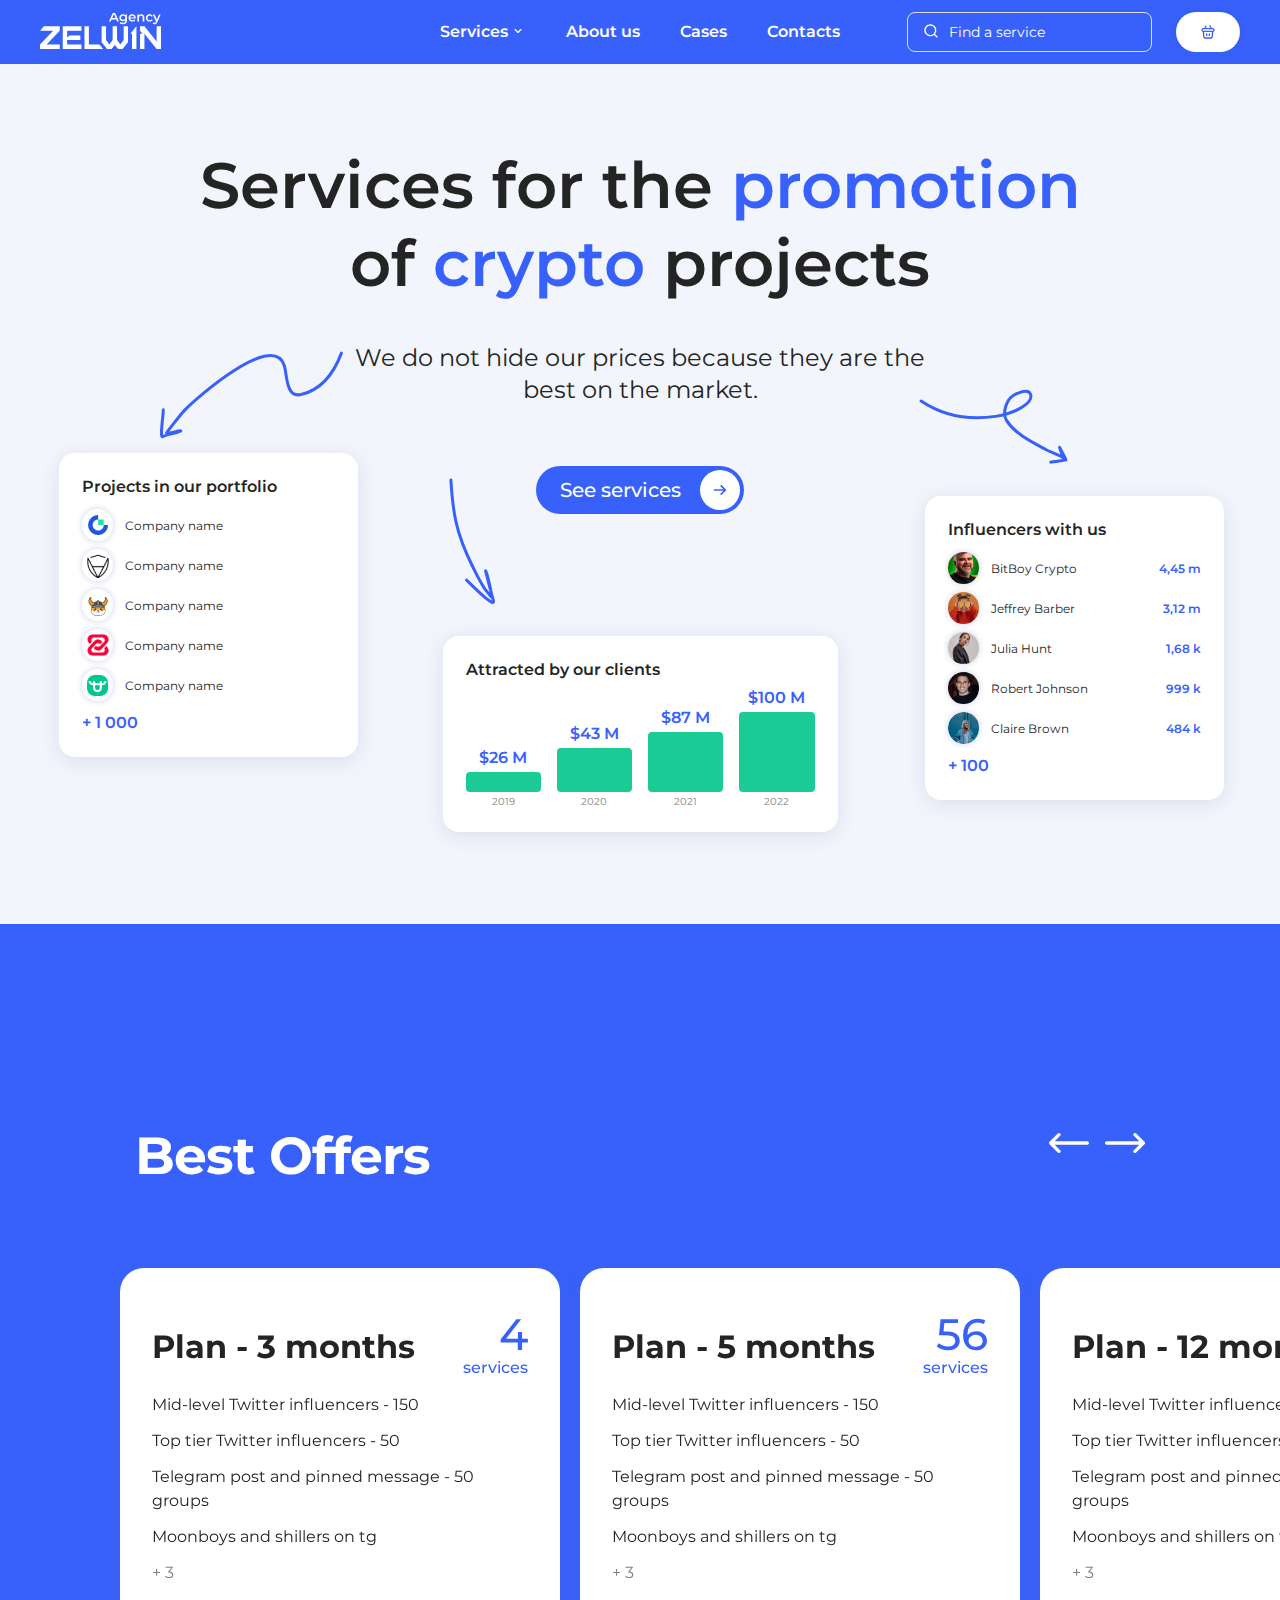
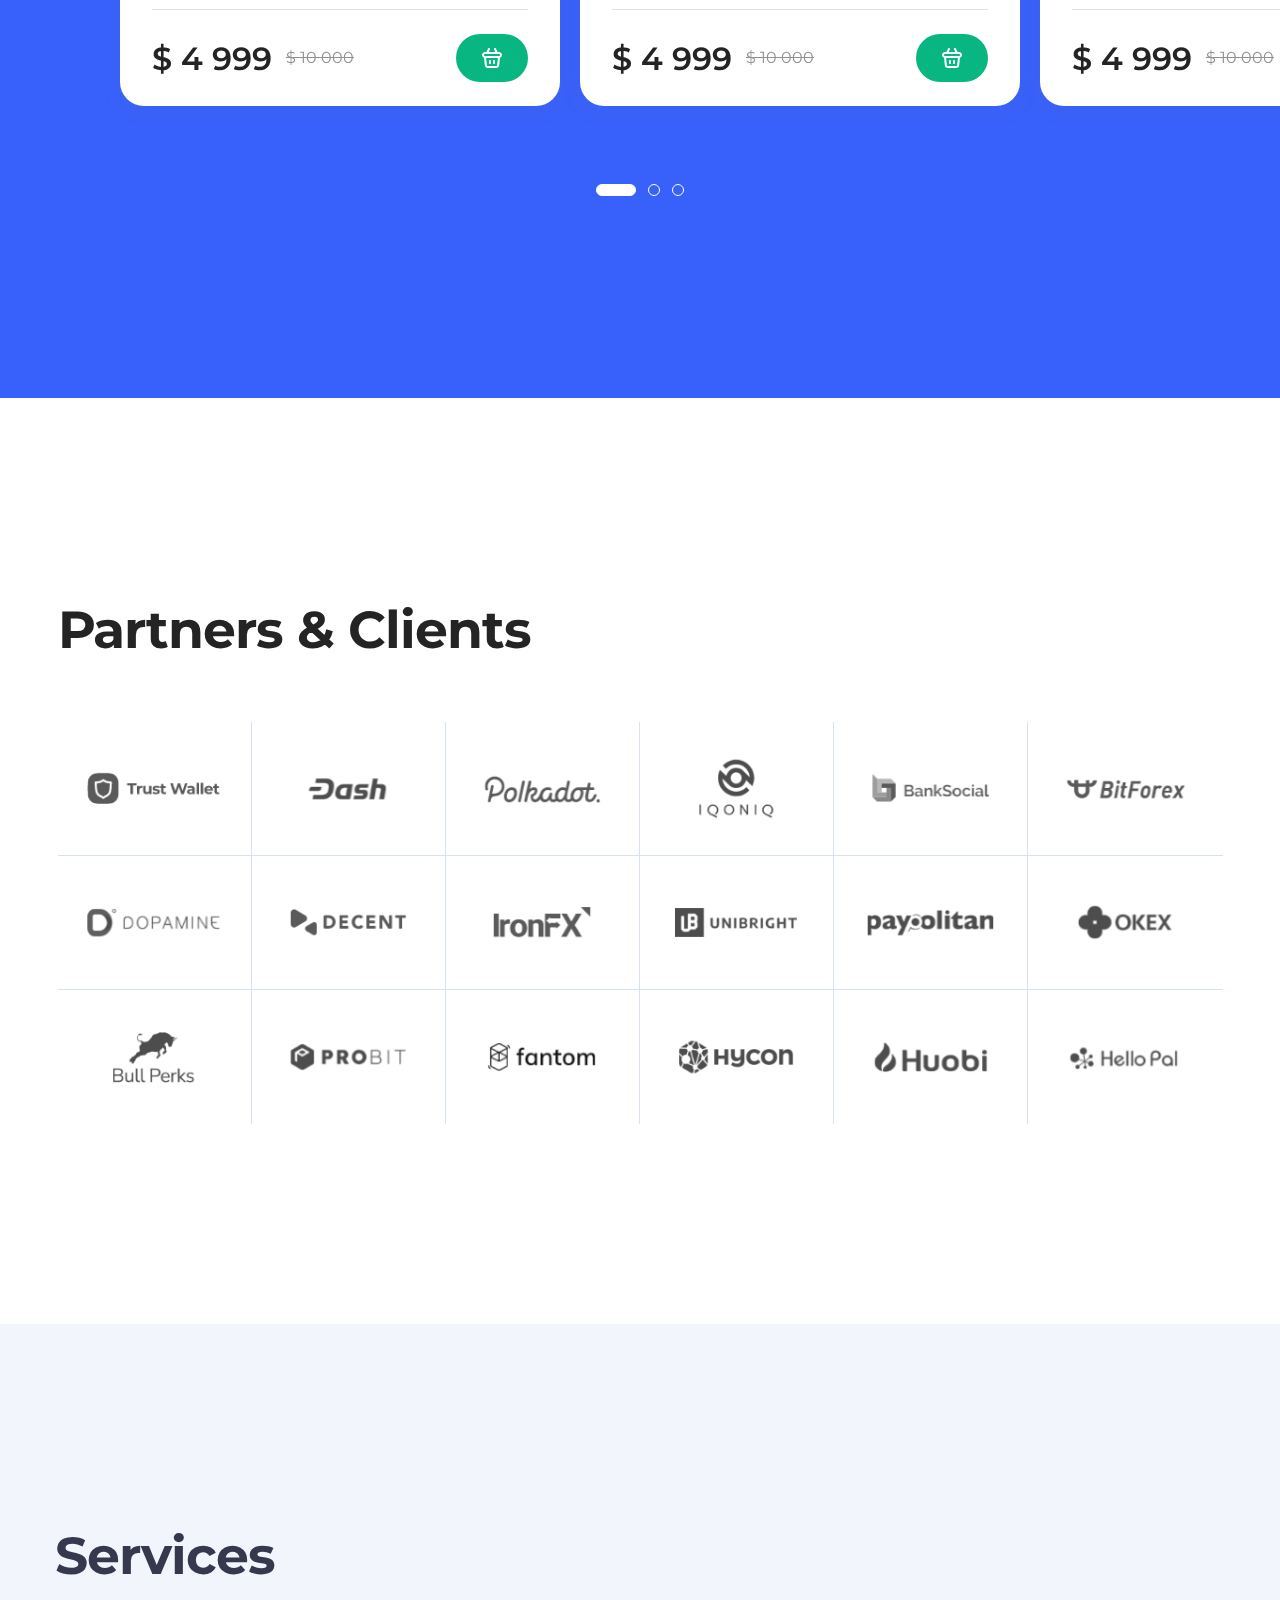
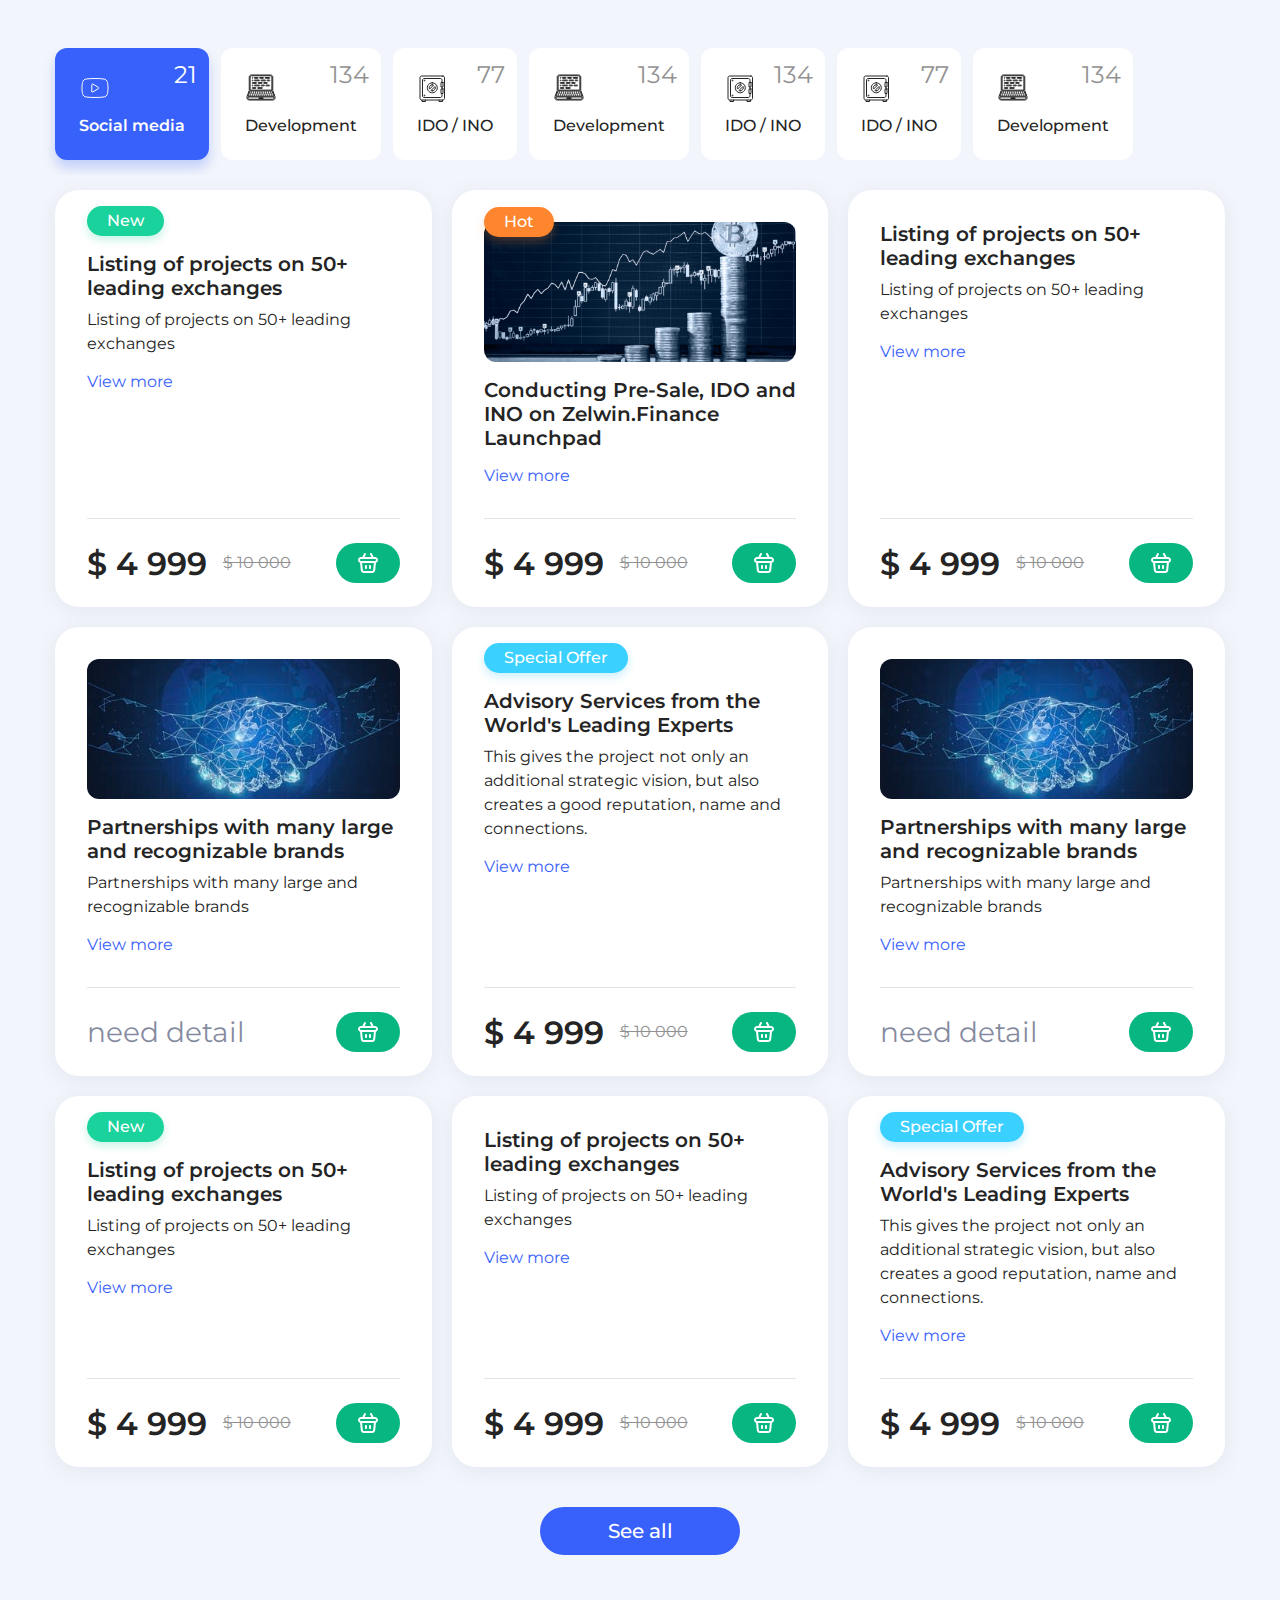
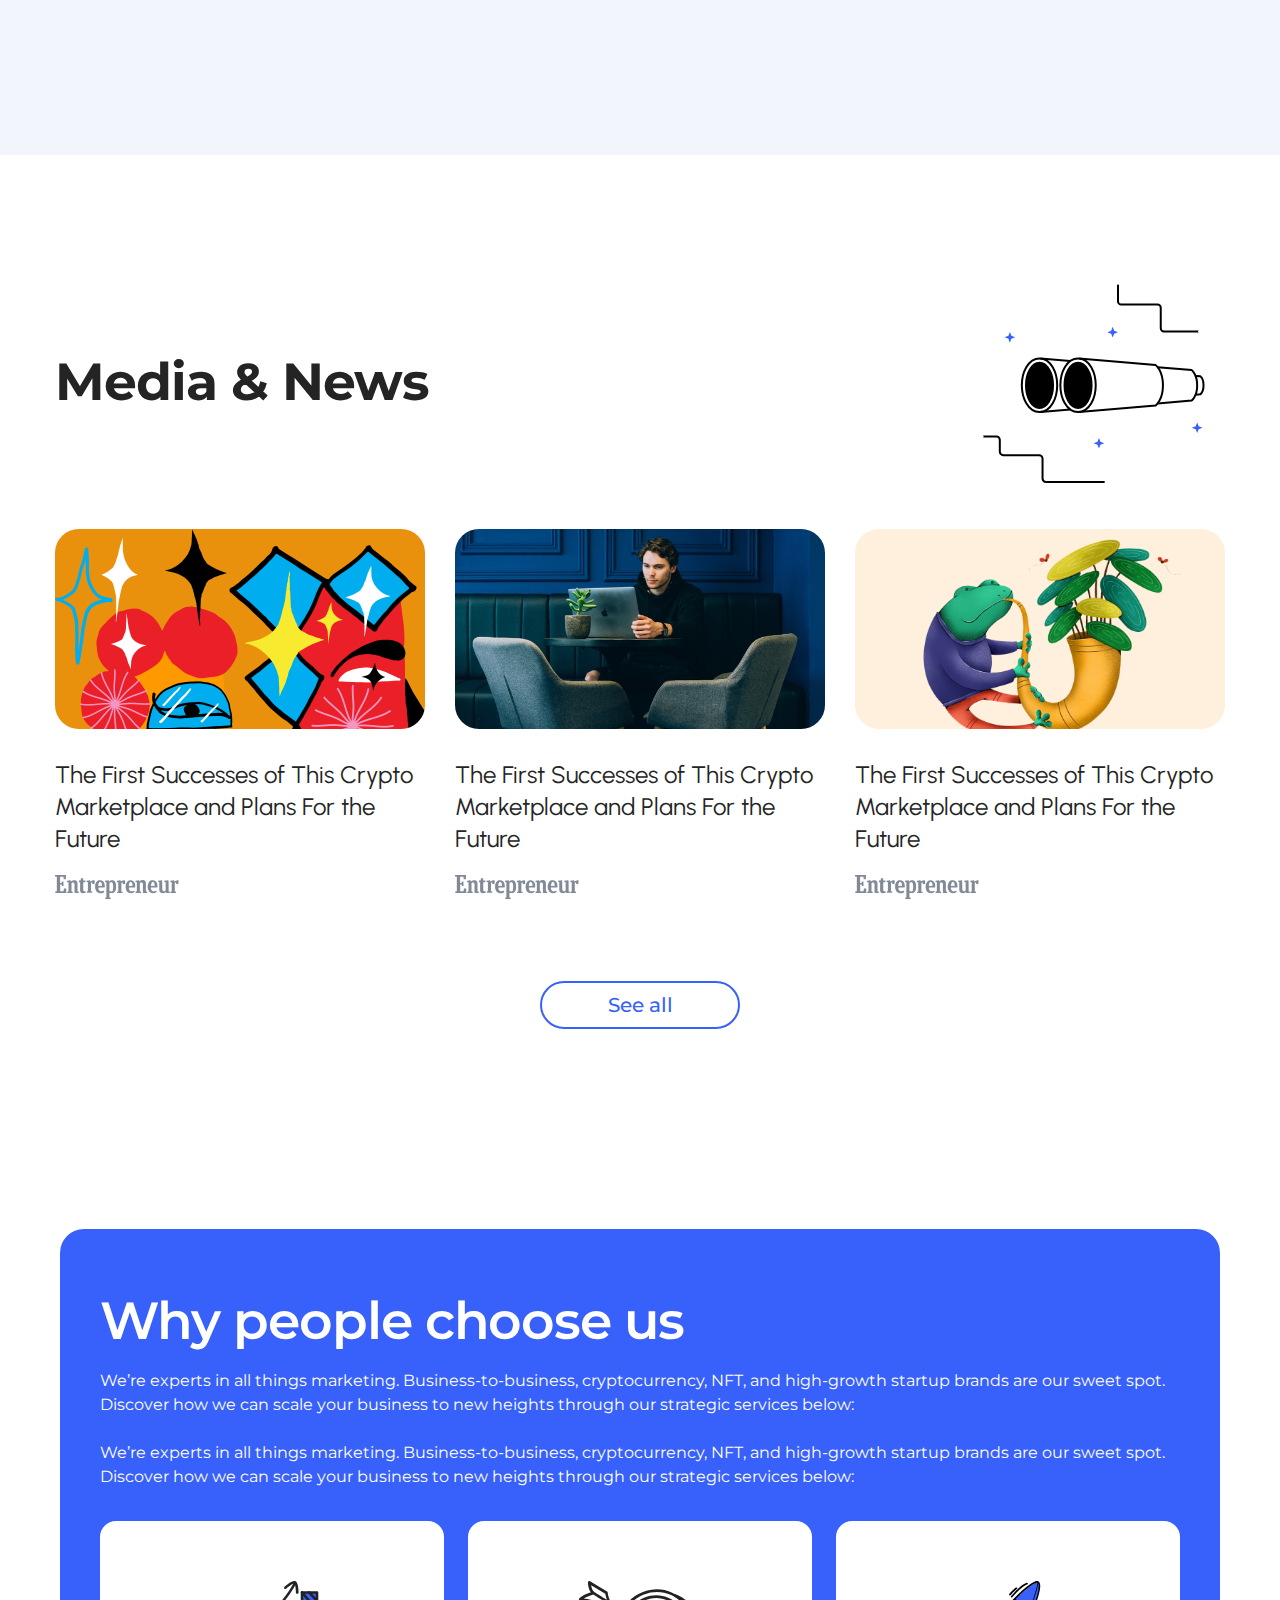
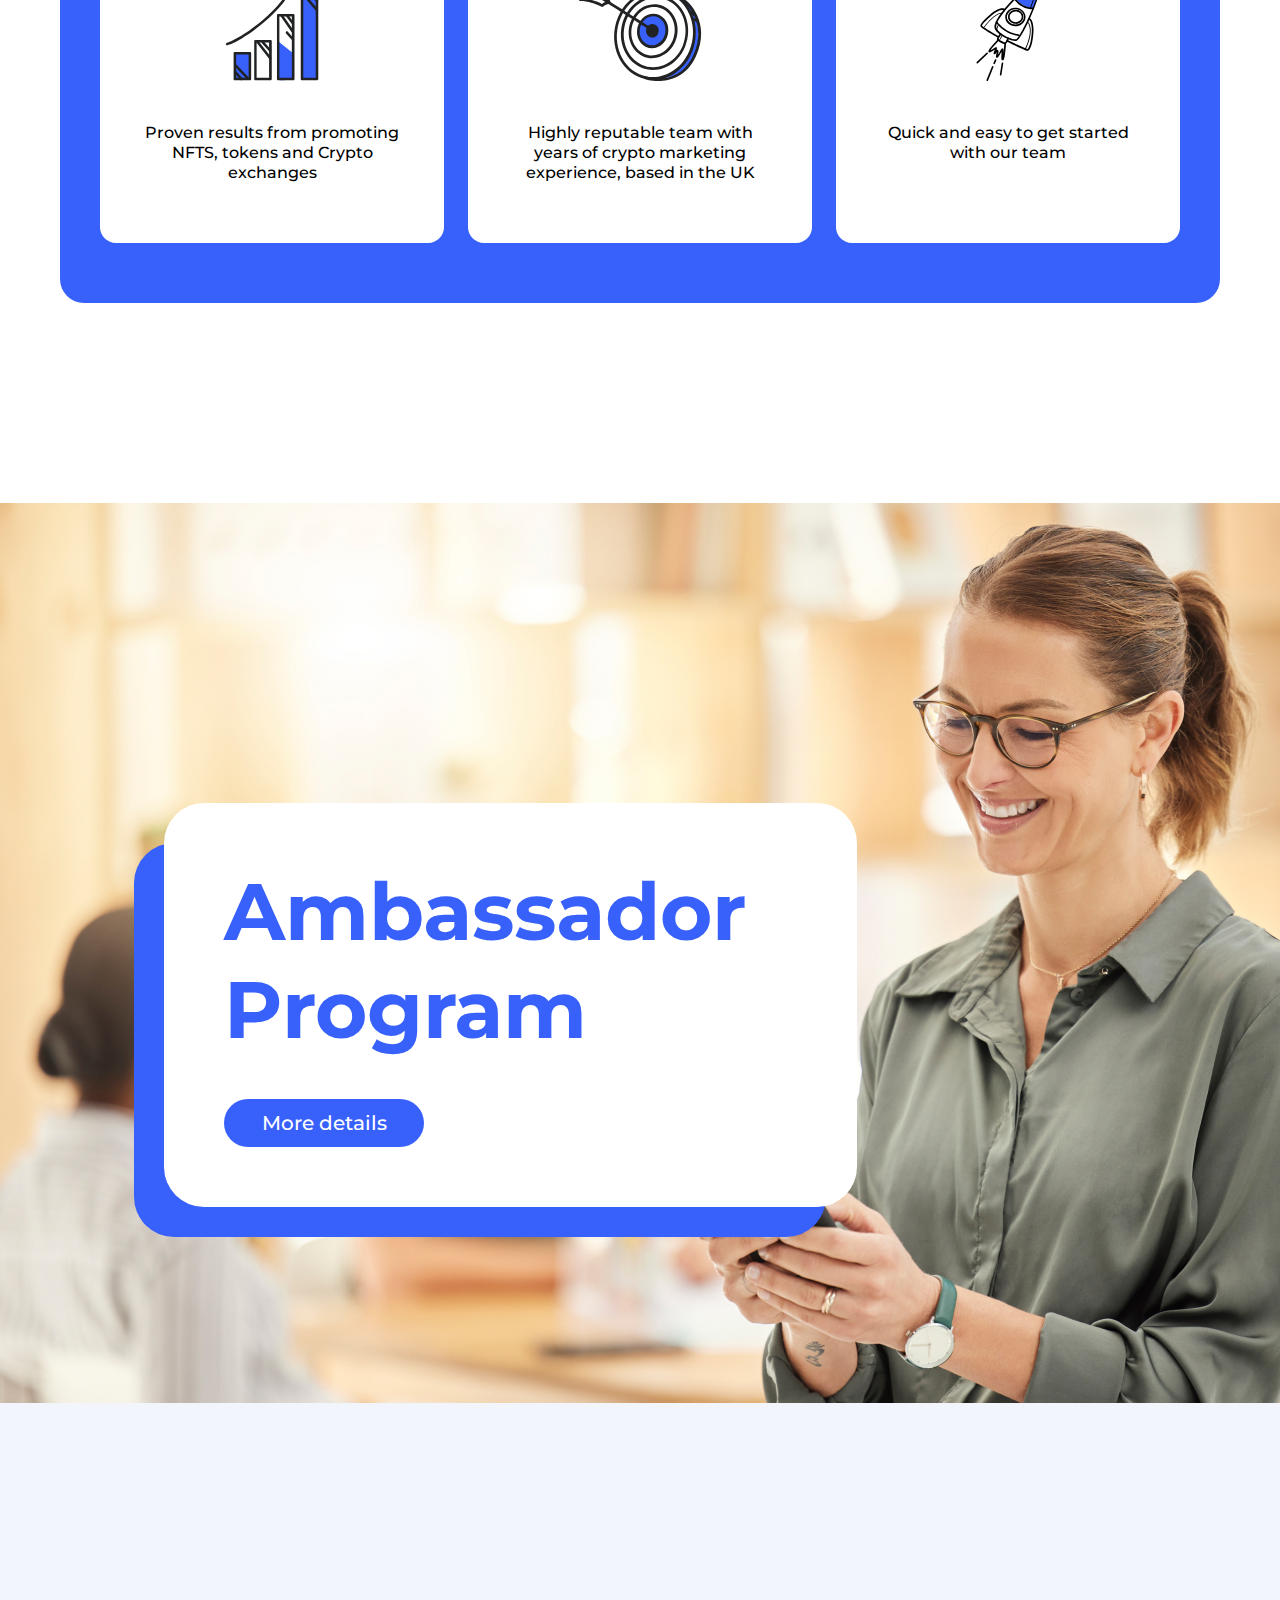
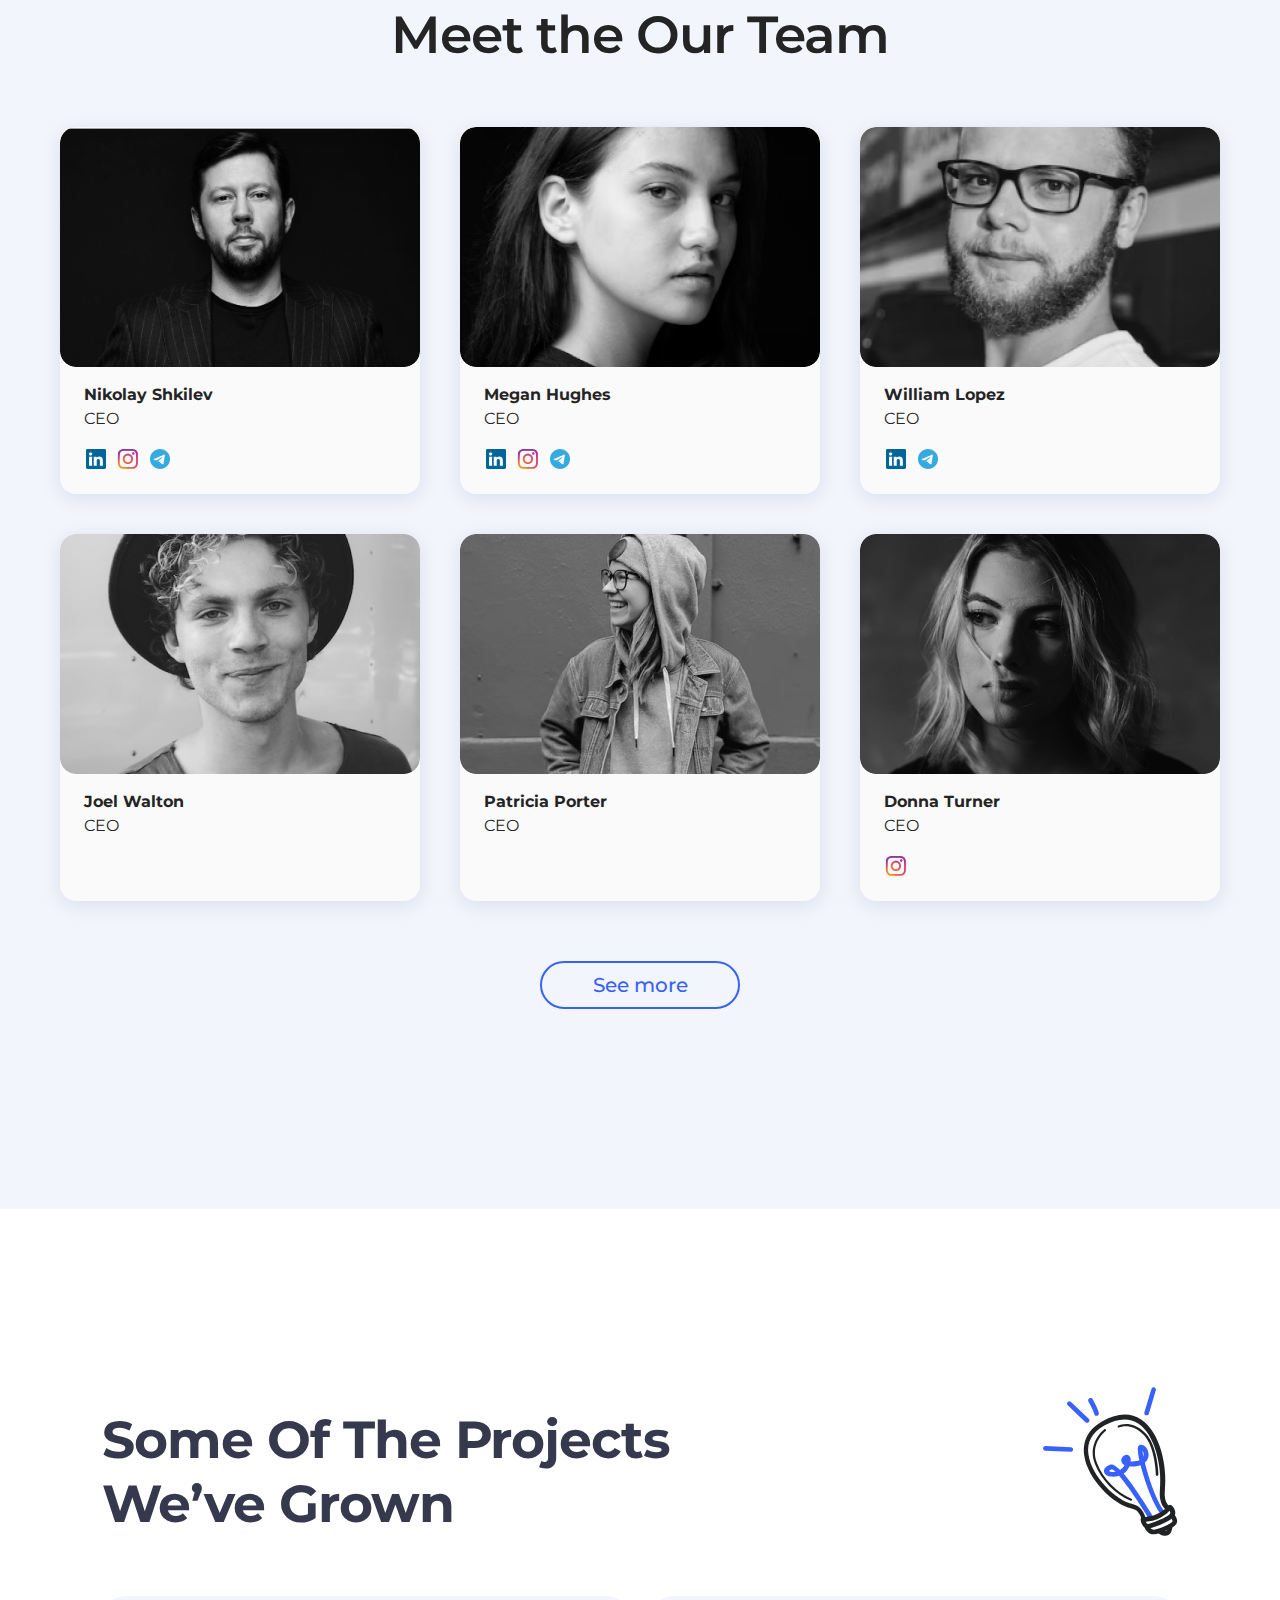
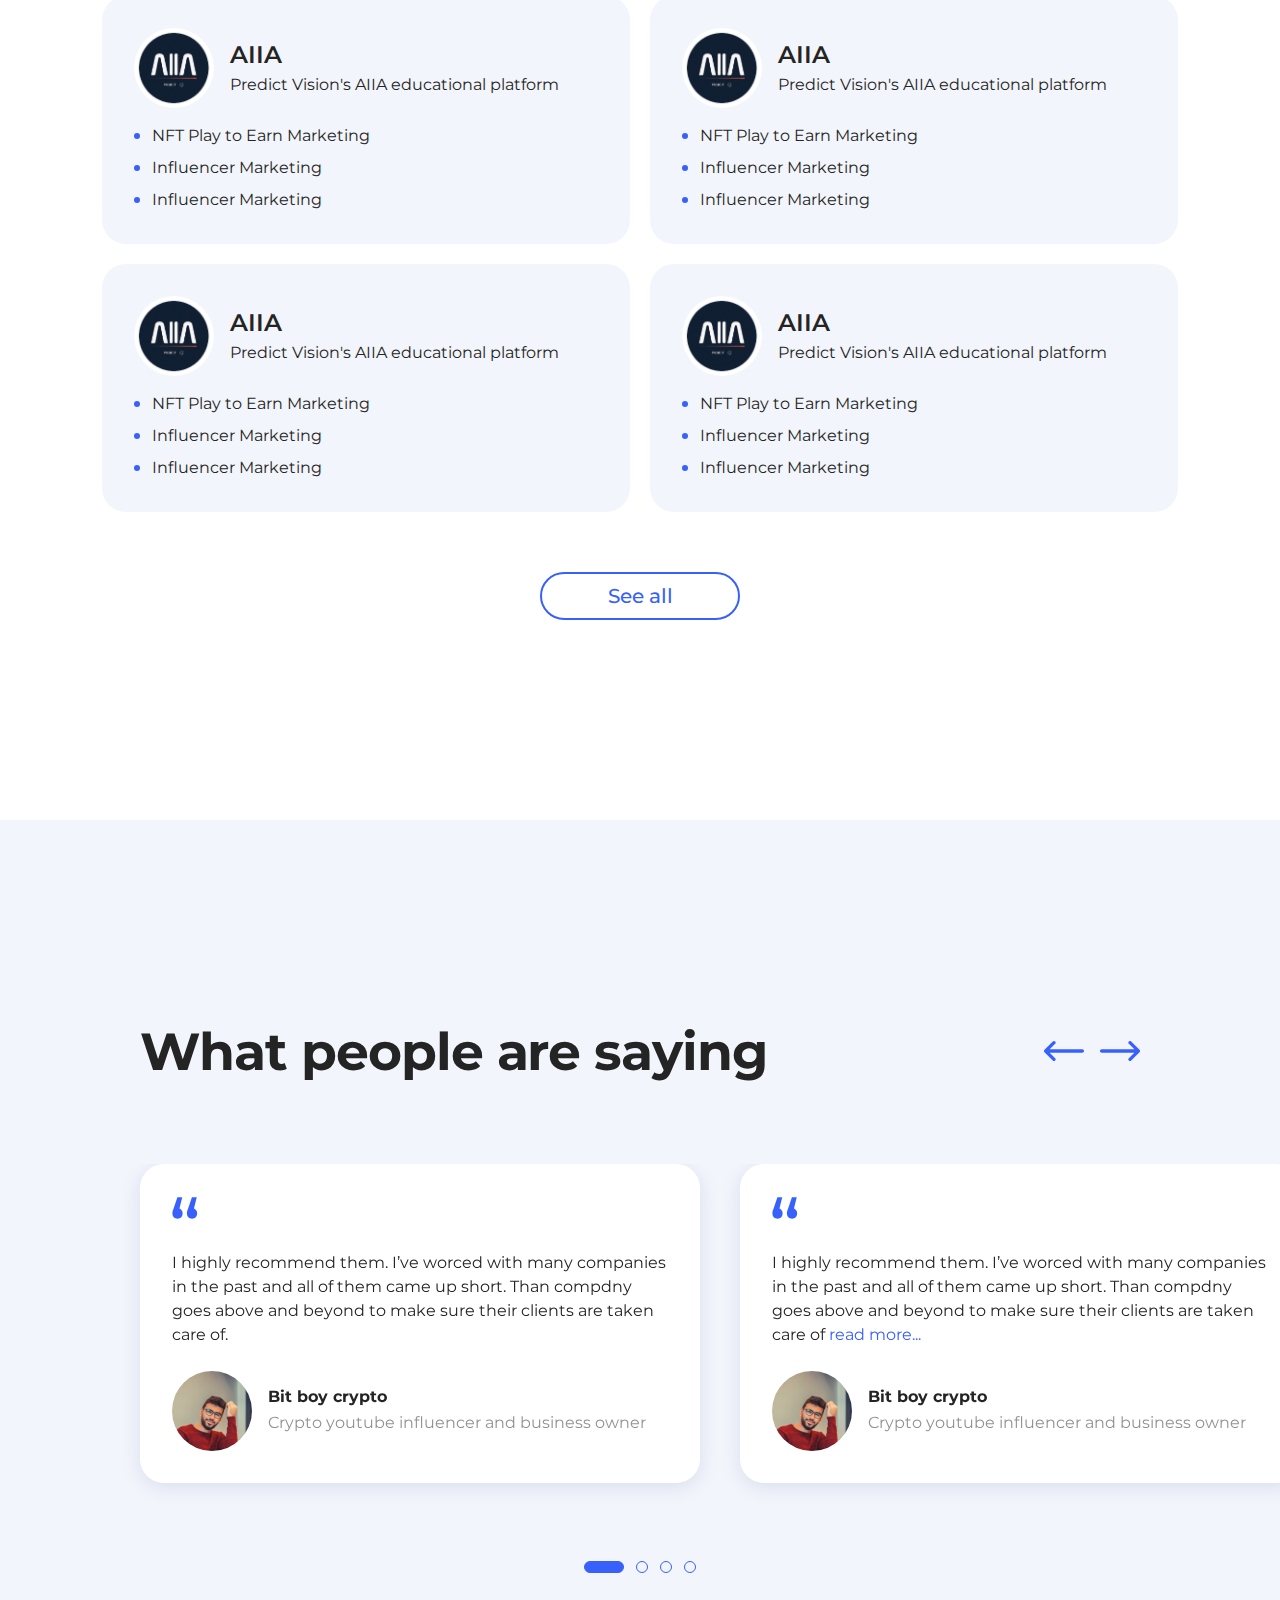
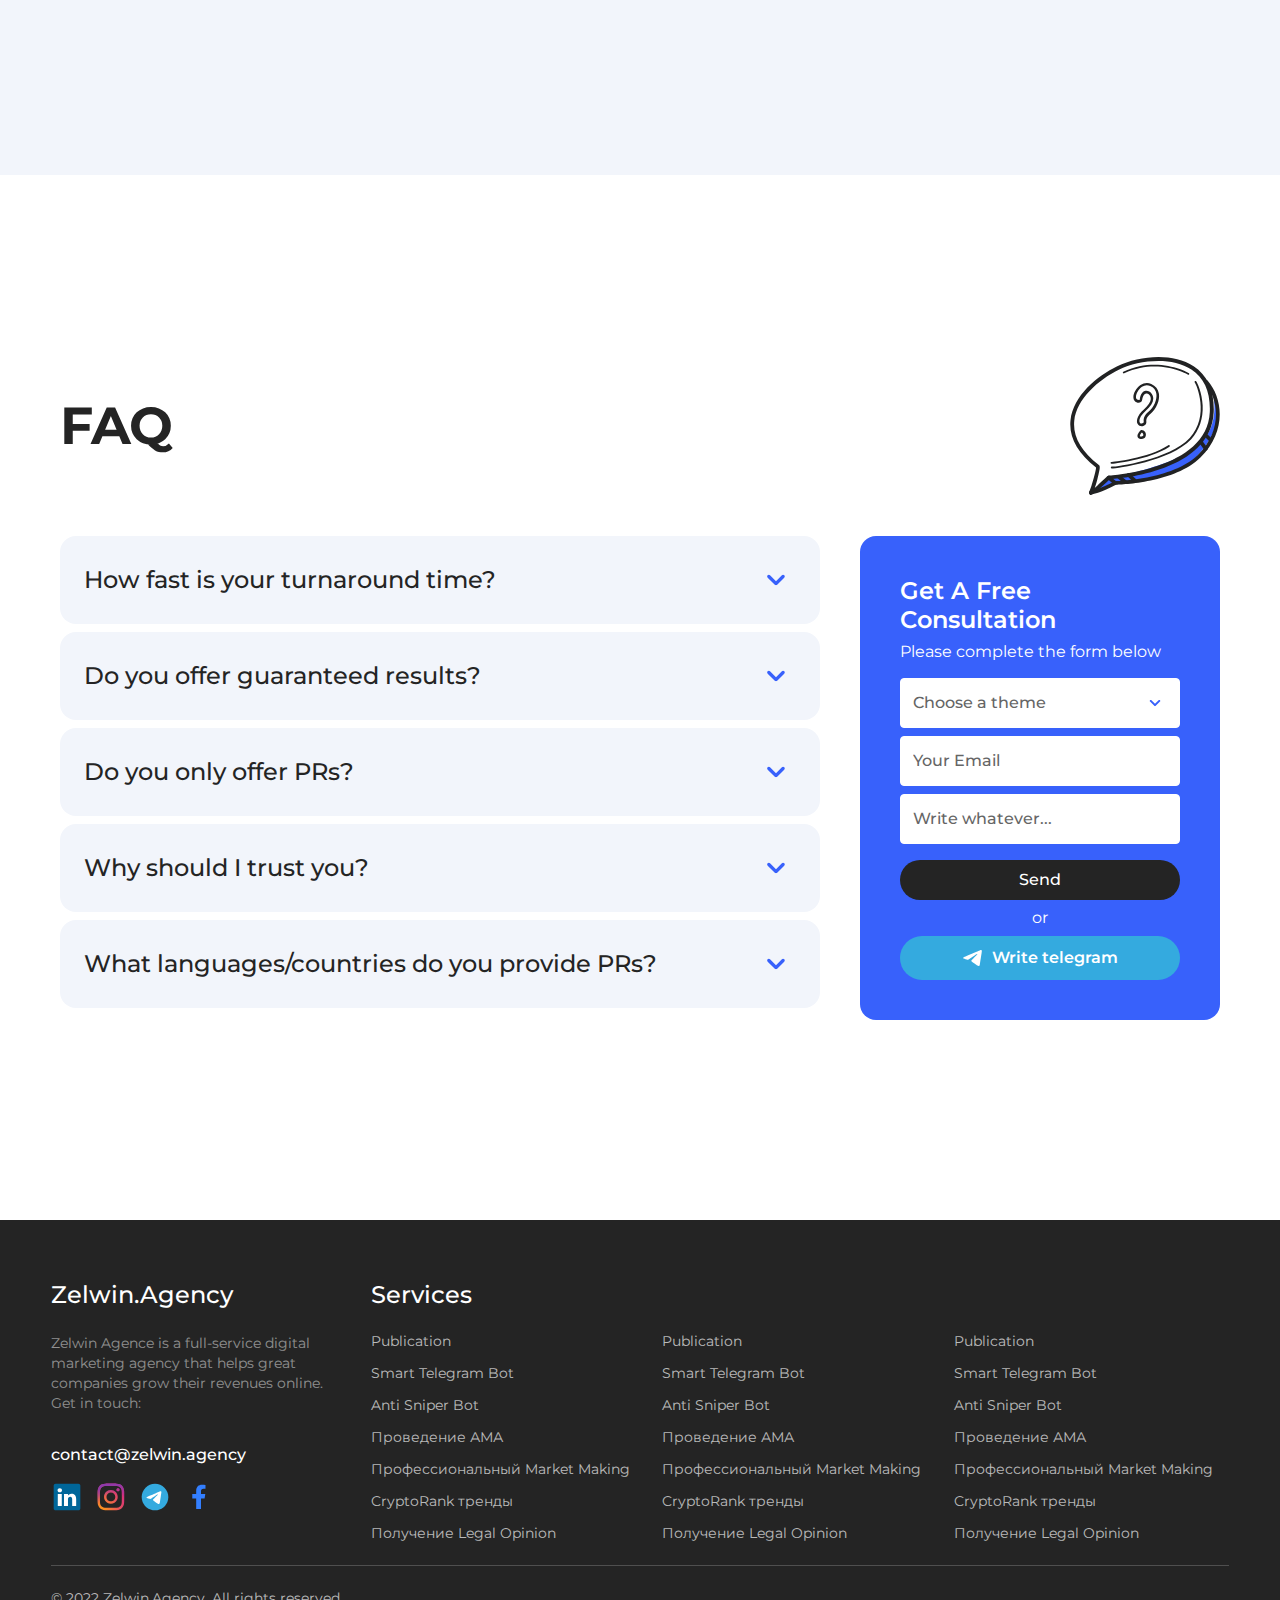
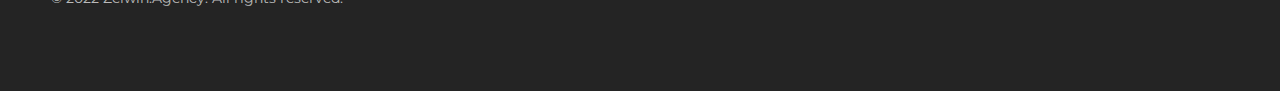
==== commit 3a951967: "fixes" ====
--- a/index.html
+++ b/index.html
@@ -1,931 +1,2575 @@
 <!DOCTYPE html>
 <html lang="en">
-	<head>
-		<title>ZELWIN</title>
+  <head>
+    <title>ZELWIN</title>
 
-		<meta charset="UTF-8">
+    <meta charset="UTF-8" />
 
-		<link rel="preconnect" href="https://fonts.googleapis.com">
-		<link rel="preconnect" href="https://fonts.gstatic.com" crossorigin>
-		<link href="https://fonts.googleapis.com/css2?family=Montserrat:ital,wght@0,100;0,200;0,300;0,400;0,500;0,600;0,700;0,800;0,900;1,100;1,200;1,300;1,400;1,500;1,600;1,700;1,800;1,900&family=Urbanist:ital,wght@0,100;0,200;0,300;0,400;0,500;0,600;0,700;0,800;0,900;1,100;1,200;1,300;1,400;1,500;1,600;1,700;1,800;1,900&display=swap" rel="stylesheet">
+    <link rel="preconnect" href="https://fonts.googleapis.com" />
+    <link rel="preconnect" href="https://fonts.gstatic.com" crossorigin />
+    <link
+      href="https://fonts.googleapis.com/css2?family=Montserrat:ital,wght@0,100;0,200;0,300;0,400;0,500;0,600;0,700;0,800;0,900;1,100;1,200;1,300;1,400;1,500;1,600;1,700;1,800;1,900&family=Urbanist:ital,wght@0,100;0,200;0,300;0,400;0,500;0,600;0,700;0,800;0,900;1,100;1,200;1,300;1,400;1,500;1,600;1,700;1,800;1,900&display=swap"
+      rel="stylesheet"
+    />
 
-		<link rel="stylesheet" href="https://cdn.jsdelivr.net/npm/swiper@9/swiper-bundle.min.css" />
-		<link rel="stylesheet" type="text/css" href="css/style.css">
+    <link
+      rel="stylesheet"
+      href="https://cdn.jsdelivr.net/npm/swiper@9/swiper-bundle.min.css"
+    />
+    <link rel="stylesheet" type="text/css" href="css/style.css" />
 
-		<meta name="viewport" content="width=device-width, initial-scale=1.0, maximum-scale=1.0, user-scalable=0">
+    <meta
+      name="viewport"
+      content="width=device-width, initial-scale=1.0, maximum-scale=1.0, user-scalable=0"
+    />
 
-		<meta name="format-detection" content="telephone=no">		
-	</head>
-	<body>
-		<div class="wrapper">
-			<div class="people-saying-modal">
-				<div class="people-saying-modal__container">
-					<div class="people-saying-card">
-			  			<div class="people-saying-card__close">
-			  				<svg width="26" height="24" viewBox="0 0 26 24" fill="none" xmlns="http://www.w3.org/2000/svg"><path d="M10.2308 1.2002L6.39079 16.7906L5.46919 12.3362C6.95399 12.3362 8.18279 12.797 9.15559 13.7186C10.1284 14.6402 10.6148 15.869 10.6148 17.405C10.6148 18.941 10.1284 20.1954 9.15559 21.1682C8.18279 22.141 6.97959 22.6274 5.54599 22.6274C4.06119 22.6274 2.83239 22.141 1.85959 21.1682C0.886791 20.1442 0.400391 18.8898 0.400391 17.405C0.400391 16.893 0.425991 16.4066 0.47719 15.9458C0.579591 15.485 0.733191 14.9474 0.937991 14.333C1.14279 13.6674 1.42439 12.8738 1.78279 11.9522L5.39239 1.2002H10.2308ZM24.746 1.2002L20.906 16.7906L19.9844 12.3362C21.4692 12.3362 22.698 12.797 23.6708 13.7186C24.6436 14.6402 25.13 15.869 25.13 17.405C25.13 18.941 24.6436 20.1954 23.6708 21.1682C22.698 22.141 21.4948 22.6274 20.0612 22.6274C18.5764 22.6274 17.3476 22.141 16.3748 21.1682C15.402 20.1442 14.9156 18.8898 14.9156 17.405C14.9156 16.893 14.9412 16.4066 14.9924 15.9458C15.0948 15.485 15.2484 14.9474 15.4532 14.333C15.658 13.6674 15.9396 12.8738 16.298 11.9522L19.9076 1.2002H24.746Z" fill="#3861FB"/></svg>
-							<button  class="people-saying-card__close-btn">
-								<svg width="24" height="24" viewBox="0 0 24 24" fill="none" xmlns="http://www.w3.org/2000/svg"><path d="M13.4099 12.0002L19.7099 5.71019C19.8982 5.52188 20.004 5.26649 20.004 5.00019C20.004 4.73388 19.8982 4.47849 19.7099 4.29019C19.5216 4.10188 19.2662 3.99609 18.9999 3.99609C18.7336 3.99609 18.4782 4.10188 18.2899 4.29019L11.9999 10.5902L5.70994 4.29019C5.52164 4.10188 5.26624 3.99609 4.99994 3.99609C4.73364 3.99609 4.47824 4.10188 4.28994 4.29019C4.10164 4.47849 3.99585 4.73388 3.99585 5.00019C3.99585 5.26649 4.10164 5.52188 4.28994 5.71019L10.5899 12.0002L4.28994 18.2902C4.19621 18.3831 4.12182 18.4937 4.07105 18.6156C4.02028 18.7375 3.99414 18.8682 3.99414 19.0002C3.99414 19.1322 4.02028 19.2629 4.07105 19.3848C4.12182 19.5066 4.19621 19.6172 4.28994 19.7102C4.3829 19.8039 4.4935 19.8783 4.61536 19.9291C4.73722 19.9798 4.86793 20.006 4.99994 20.006C5.13195 20.006 5.26266 19.9798 5.38452 19.9291C5.50638 19.8783 5.61698 19.8039 5.70994 19.7102L11.9999 13.4102L18.2899 19.7102C18.3829 19.8039 18.4935 19.8783 18.6154 19.9291C18.7372 19.9798 18.8679 20.006 18.9999 20.006C19.132 20.006 19.2627 19.9798 19.3845 19.9291C19.5064 19.8783 19.617 19.8039 19.7099 19.7102C19.8037 19.6172 19.8781 19.5066 19.9288 19.3848C19.9796 19.2629 20.0057 19.1322 20.0057 19.0002C20.0057 18.8682 19.9796 18.7375 19.9288 18.6156C19.8781 18.4937 19.8037 18.3831 19.7099 18.2902L13.4099 12.0002Z" fill="black"/></svg>
-							</button>
-							</div>
-			  			<p class="people-saying-card__text">I highly recommend them. I’ve worced with many companies in the past and all of them came up short. Than compdny goes above and beyond to make sure their clients are taken care of I highly recommend them. I’ve worced with many companies in the past and all of them came up short. Than compdny goes above and beyond to make sure their clients are taken care of I highly recommend them. I’ve worced with many companies in the past and all of them came up short. Than compdny goes above and beyond to make sure their clients are taken care of</p>
-			  			<div class="people-saying-card__img-name">
-			  				<img src="img/people-saying-card_1.png" alt="Avatar">
-			  				<div>
-			  					<p class="people-saying-card__name">Bit boy crypto</p>
-			  					<p class="people-saying-card__min-dscrptn">Crypto youtube influencer and business owner</p>
-			  				</div>
-			  			</div>
-			  		</div>
-				</div>
-			</div>
-			<header class="header">
-				<div class="header__container">
-					<a href="#" class="header__logo">
-						<svg viewBox="0 0 121 36" fill="none" xmlns="http://www.w3.org/2000/svg"><path d="M48.8666 31.4517V13.2631H44.459V36H63.1462L59.489 31.4517H48.8666Z" fill="white"/><path d="M116.624 13.2631V28.3988L104.43 13.2631H100.024V17.752L102.472 20.8168H100.024V36H104.43V20.8317L116.624 36H121V13.2631H116.624Z" fill="white"/><path d="M19.7669 13.2631H3.7823L0.126508 17.8099H13.1885L0 31.4517V36H19.7669V31.4517H6.57842L19.7669 17.8099V13.2631Z" fill="white"/><path d="M83.6434 13.2631V26.9376L80.37 31.4517L77.0334 27.0518V13.2631H72.6272V26.9376L69.3854 31.4517L66.0488 27.0414V13.2631H61.6411V29.2117L67.15 36H71.5562L74.831 31.9398L78.1662 36H82.5739L88.0195 29.2117V13.2631H83.6434Z" fill="white"/><path d="M41.4615 13.2631H22.7642V36H41.4615V31.4517H27.1704V26.9376H40.3603V22.3908H29.6172L27.1704 24.5284V17.8099H41.4615V13.2631Z" fill="white"/><path d="M90.2987 20.8168H92.0167V36H96.4229V13.2631L90.2987 20.8168Z" fill="white"/><path d="M68.9416 8.52628L73.1105 -0.757935H74.8045L78.9865 8.52628H77.1867L73.6001 0.157223H74.2883L70.715 8.52628H68.9416ZM70.8606 6.37765L71.3238 5.0248H76.3264L76.7896 6.37765H70.8606Z" fill="white"/><path d="M83.144 11.1922C82.4911 11.1922 81.8514 11.1038 81.225 10.9269C80.6074 10.7589 80.1001 10.5113 79.703 10.1842L80.4442 8.93744C80.753 9.19386 81.1412 9.39723 81.6088 9.54754C82.0852 9.7067 82.5661 9.78628 83.0513 9.78628C83.8278 9.78628 84.3968 9.60501 84.7586 9.24249C85.1203 8.8888 85.3012 8.35386 85.3012 7.63765V6.37765L85.4335 4.7728L85.3806 3.16796V1.44375H86.9555V7.45196C86.9555 8.73407 86.629 9.67575 85.9761 10.277C85.3232 10.8871 84.3792 11.1922 83.144 11.1922ZM82.9322 8.20796C82.2617 8.20796 81.6529 8.06649 81.1059 7.78354C80.5677 7.49175 80.1398 7.08944 79.8222 6.57659C79.5134 6.06375 79.359 5.46249 79.359 4.7728C79.359 4.09196 79.5134 3.49512 79.8222 2.98228C80.1398 2.46943 80.5677 2.07154 81.1059 1.78859C81.6529 1.50564 82.2617 1.36417 82.9322 1.36417C83.5322 1.36417 84.0704 1.48354 84.5468 1.72228C85.0233 1.96101 85.4027 2.33238 85.685 2.83638C85.9761 3.34038 86.1217 3.98586 86.1217 4.7728C86.1217 5.55975 85.9761 6.20965 85.685 6.72249C85.4027 7.22649 85.0233 7.60228 84.5468 7.84986C84.0704 8.08859 83.5322 8.20796 82.9322 8.20796ZM83.1837 6.80207C83.5984 6.80207 83.9689 6.71807 84.2954 6.55007C84.6218 6.37322 84.8733 6.13449 85.0497 5.83386C85.235 5.52438 85.3277 5.1707 85.3277 4.7728C85.3277 4.37491 85.235 4.02565 85.0497 3.72501C84.8733 3.41554 84.6218 3.18122 84.2954 3.02207C83.9689 2.85407 83.5984 2.77007 83.1837 2.77007C82.769 2.77007 82.394 2.85407 82.0588 3.02207C81.7323 3.18122 81.4765 3.41554 81.2912 3.72501C81.1147 4.02565 81.0265 4.37491 81.0265 4.7728C81.0265 5.1707 81.1147 5.52438 81.2912 5.83386C81.4765 6.13449 81.7323 6.37322 82.0588 6.55007C82.394 6.71807 82.769 6.80207 83.1837 6.80207Z" fill="white"/><path d="M92.4522 8.61912C91.667 8.61912 90.9788 8.46438 90.3876 8.15491C89.8053 7.83659 89.3509 7.40333 89.0245 6.85512C88.7069 6.30691 88.5481 5.68354 88.5481 4.98501C88.5481 4.27765 88.7025 3.65428 89.0113 3.11491C89.3289 2.5667 89.7612 2.13786 90.3082 1.82838C90.8641 1.51891 91.4949 1.36417 92.2007 1.36417C92.8889 1.36417 93.5021 1.51449 94.0403 1.81512C94.5785 2.11575 95.002 2.54017 95.3108 3.08838C95.6196 3.63659 95.774 4.28207 95.774 5.0248C95.774 5.09554 95.7696 5.17512 95.7608 5.26354C95.7608 5.35196 95.7564 5.43596 95.7476 5.51554H89.8583V4.4147H94.8741L94.2256 4.75954C94.2344 4.3528 94.1506 3.9947 93.9742 3.68522C93.7977 3.37575 93.5551 3.13259 93.2463 2.95575C92.9463 2.77891 92.5978 2.69049 92.2007 2.69049C91.7949 2.69049 91.4376 2.77891 91.1288 2.95575C90.8288 3.13259 90.5906 3.38017 90.4141 3.69849C90.2465 4.00796 90.1626 4.37491 90.1626 4.79933V5.06459C90.1626 5.48901 90.2597 5.8648 90.4538 6.19196C90.6479 6.51912 90.9214 6.77112 91.2743 6.94796C91.6273 7.1248 92.0331 7.21322 92.4919 7.21322C92.8889 7.21322 93.2463 7.15133 93.5639 7.02754C93.8815 6.90375 94.1638 6.70922 94.4109 6.44396L95.2976 7.46522C94.98 7.83659 94.5785 8.12396 94.0933 8.32733C93.6168 8.52186 93.0698 8.61912 92.4522 8.61912Z" fill="white"/><path d="M101.373 1.36417C101.938 1.36417 102.441 1.4747 102.882 1.69575C103.332 1.9168 103.685 2.25722 103.941 2.71701C104.196 3.16796 104.324 3.75154 104.324 4.46775V8.52628H102.67V4.67996C102.67 4.05217 102.52 3.58354 102.22 3.27407C101.929 2.96459 101.519 2.80986 100.989 2.80986C100.601 2.80986 100.257 2.88943 99.957 3.04859C99.657 3.20775 99.4232 3.44649 99.2556 3.7648C99.0968 4.07428 99.0174 4.46775 99.0174 4.94522V8.52628H97.3631V1.44375H98.938V3.35365L98.6601 2.77007C98.9071 2.31912 99.2644 1.97428 99.732 1.73554C100.208 1.48796 100.755 1.36417 101.373 1.36417Z" fill="white"/><path d="M109.678 8.61912C108.937 8.61912 108.275 8.46438 107.693 8.15491C107.12 7.83659 106.67 7.40333 106.343 6.85512C106.017 6.30691 105.854 5.68354 105.854 4.98501C105.854 4.27765 106.017 3.65428 106.343 3.11491C106.67 2.5667 107.12 2.13786 107.693 1.82838C108.275 1.51891 108.937 1.36417 109.678 1.36417C110.366 1.36417 110.971 1.50564 111.491 1.78859C112.021 2.0627 112.422 2.46943 112.696 3.0088L111.425 3.75154C111.213 3.41554 110.953 3.16796 110.644 3.0088C110.344 2.84965 110.018 2.77007 109.665 2.77007C109.259 2.77007 108.893 2.85849 108.567 3.03533C108.24 3.21217 107.984 3.46859 107.799 3.80459C107.614 4.13175 107.521 4.52522 107.521 4.98501C107.521 5.4448 107.614 5.8427 107.799 6.1787C107.984 6.50586 108.24 6.75786 108.567 6.9347C108.893 7.11154 109.259 7.19996 109.665 7.19996C110.018 7.19996 110.344 7.12038 110.644 6.96122C110.953 6.80207 111.213 6.55449 111.425 6.21849L112.696 6.96122C112.422 7.49175 112.021 7.90291 111.491 8.1947C110.971 8.47765 110.366 8.61912 109.678 8.61912Z" fill="white"/><path d="M114.618 11.1922C114.274 11.1922 113.929 11.1347 113.585 11.0198C113.241 10.9048 112.954 10.7456 112.725 10.5423L113.387 9.32207C113.554 9.47238 113.744 9.59175 113.956 9.68017C114.168 9.76859 114.384 9.8128 114.604 9.8128C114.904 9.8128 115.147 9.73765 115.332 9.58733C115.518 9.43701 115.69 9.18501 115.848 8.83133L116.259 7.90291L116.391 7.70396L119.064 1.44375H120.652L117.344 9.09659C117.123 9.62712 116.876 10.0471 116.603 10.3566C116.338 10.6661 116.038 10.8827 115.703 11.0065C115.376 11.1303 115.015 11.1922 114.618 11.1922ZM116.073 8.77828L112.884 1.44375H114.604L117.198 7.55807L116.073 8.77828Z" fill="white"/></svg>
-					</a>
-					<div class="header__menu-search-cart">
-						<nav class="header__menu">
-							<button class="header__menu-burger">
-								<svg viewBox="0 0 24 24" fill="none" xmlns="http://www.w3.org/2000/svg"><path d="M0 6C0 5.44772 0.447715 5 1 5H23C23.5523 5 24 5.44772 24 6C24 6.55228 23.5523 7 23 7H1C0.447716 7 0 6.55228 0 6Z" fill="white"/><path d="M0 12C0 11.4477 0.447715 11 1 11H23C23.5523 11 24 11.4477 24 12C24 12.5523 23.5523 13 23 13H1C0.447716 13 0 12.5523 0 12Z" fill="white"/><path d="M1 17C0.447715 17 0 17.4477 0 18C0 18.5523 0.447716 19 1 19H23C23.5523 19 24 18.5523 24 18C24 17.4477 23.5523 17 23 17H1Z" fill="white"/></svg>
-								<svg viewBox="0 0 24 24" fill="none" xmlns="http://www.w3.org/2000/svg"><path d="M13.4099 11.9999L19.7099 5.70994C19.8982 5.52164 20.004 5.26624 20.004 4.99994C20.004 4.73364 19.8982 4.47825 19.7099 4.28994C19.5216 4.10164 19.2662 3.99585 18.9999 3.99585C18.7336 3.99585 18.4782 4.10164 18.2899 4.28994L11.9999 10.5899L5.70994 4.28994C5.52164 4.10164 5.26624 3.99585 4.99994 3.99585C4.73364 3.99585 4.47824 4.10164 4.28994 4.28994C4.10164 4.47825 3.99585 4.73364 3.99585 4.99994C3.99585 5.26624 4.10164 5.52164 4.28994 5.70994L10.5899 11.9999L4.28994 18.2899C4.19621 18.3829 4.12182 18.4935 4.07105 18.6154C4.02028 18.7372 3.99414 18.8679 3.99414 18.9999C3.99414 19.132 4.02028 19.2627 4.07105 19.3845C4.12182 19.5064 4.19621 19.617 4.28994 19.7099C4.3829 19.8037 4.4935 19.8781 4.61536 19.9288C4.73722 19.9796 4.86793 20.0057 4.99994 20.0057C5.13195 20.0057 5.26266 19.9796 5.38452 19.9288C5.50638 19.8781 5.61698 19.8037 5.70994 19.7099L11.9999 13.4099L18.2899 19.7099C18.3829 19.8037 18.4935 19.8781 18.6154 19.9288C18.7372 19.9796 18.8679 20.0057 18.9999 20.0057C19.132 20.0057 19.2627 19.9796 19.3845 19.9288C19.5064 19.8781 19.617 19.8037 19.7099 19.7099C19.8037 19.617 19.8781 19.5064 19.9288 19.3845C19.9796 19.2627 20.0057 19.132 20.0057 18.9999C20.0057 18.8679 19.9796 18.7372 19.9288 18.6154C19.8781 18.4935 19.8037 18.3829 19.7099 18.2899L13.4099 11.9999Z" fill="white"/></svg>
-							</button>
-							<ul>
-								<li class="header__menu-dropdown">
-									<a href="#">Services</a>
-									<div class="header__menu-dropdown-container">
-										<div class="header__menu-dropdown-categories">
-											<a href="#" class="active">Social media</a>
-											<a href="#">Development</a>
-											<a href="#">IDO / INO</a>
-											<a href="#">Social media</a>
-											<a href="#">Development</a>
-											<a href="#">IDO / INO</a>
-											<a href="#">Social media</a>
-											<a href="#">Development</a>
-										</div>
-										<div class="header__menu-dropdown-articles">
-											<div class="header__menu-dropdown-articles-items">
-												<a href="#">
-													<p>Listing of projects on 50+ leading exchanges:</p>
-													<span>KuCoin, Gate.io, ByBit, Huobi, Binance, BitForex, MEXC, LBank, Hotbit, DigiFinex, BitMart, Bitget, XT.com and many more</span>
-												</a>
-												<a href="#">
-													<p>Assistance in creating high-quality White Paper, Pitch (Investor) Deck and One Pager</p>
-												</a>
-												<a href="#">
-													<p>Conducting Pre-Sale, IDO and INO on Zelwin.Finance Launchpad</p>
-												</a>
-												<a href="#">
-													<p>CoinMarketCap: Trends, Most Viewed, Community Trends</p>
-													<span>KuCheat "Favorites" and views, delete bad comments on the coin and much more. We close all positions by CMC</span>
-												</a>
-												<a href="#">
-													<p>Advisory Services from the World's Leading Experts</p>
-													<span>This gives the project not only an additional strategic vision, but also creates a good reputation, name and connections.</span>
-												</a>
-												<a href="#">
-													<p>Conducting Pre-Sale, IDO and INO on Zelwin.Finance Launchpad</p>
-													<span>Conducting Pre-Sale, IDO and INO on Zelwin.Finance Launchpad</span>
-												</a>
-												<a href="#">
-													<p>Intro and attraction of VCs & Private Investors</p>
-												</a>
-												<a href="#">
-													<p>Conducting Pre-Sale, IDO and INO on Zelwin.Finance Launchpad</p>
-													<span>Conducting Pre-Sale, IDO and INO on Zelwin.Finance Launchpad</span>
-												</a>
-											</div>
-											<div class="header__menu-dropdown-articles-btn">
-												<a href="#">Show more</a>
-											</div>
-										</div>
-									</div>
-								</li>
-								<li><a href="#">About us</a></li>
-								<li><a href="#">Cases</a></li>
-								<li><a href="#">Contacts</a></li>
-							</ul>
-						</nav>
-						<div class="header__search">
-							<button>
-								<svg viewBox="0 0 16 16" fill="none" xmlns="http://www.w3.org/2000/svg"><path d="M14.4742 13.5267L12.0009 11.0733C12.961 9.87627 13.4259 8.35686 13.3001 6.82753C13.1743 5.2982 12.4674 3.87519 11.3246 2.85109C10.1818 1.827 8.69012 1.27967 7.15619 1.32164C5.62227 1.36362 4.16273 1.99171 3.07767 3.07676C1.99262 4.16181 1.36453 5.62136 1.32256 7.15528C1.28059 8.6892 1.82792 10.1809 2.85201 11.3237C3.8761 12.4664 5.29911 13.1734 6.82845 13.2992C8.35778 13.425 9.87719 12.9601 11.0742 12L13.5276 14.4533C13.5896 14.5158 13.6633 14.5654 13.7445 14.5993C13.8258 14.6331 13.9129 14.6505 14.0009 14.6505C14.0889 14.6505 14.1761 14.6331 14.2573 14.5993C14.3385 14.5654 14.4123 14.5158 14.4742 14.4533C14.5944 14.329 14.6616 14.1629 14.6616 13.99C14.6616 13.8171 14.5944 13.651 14.4742 13.5267ZM7.33425 12C6.41127 12 5.50901 11.7263 4.74158 11.2135C3.97416 10.7007 3.37602 9.97191 3.02281 9.11919C2.6696 8.26646 2.57718 7.32815 2.75725 6.42291C2.93731 5.51766 3.38177 4.68614 4.03441 4.0335C4.68706 3.38085 5.51858 2.9364 6.42382 2.75633C7.32907 2.57627 8.26738 2.66868 9.1201 3.02189C9.97282 3.3751 10.7017 3.97324 11.2144 4.74067C11.7272 5.5081 12.0009 6.41035 12.0009 7.33333C12.0009 8.57101 11.5092 9.75799 10.6341 10.6332C9.75891 11.5083 8.57192 12 7.33425 12Z" fill="white"/></svg>
-							</button>
-							<input type="text" placeholder="Find a service">
-						</div>
-						<a href="#" class="header__cart">
-							<svg viewBox="0 0 16 16" fill="none" xmlns="http://www.w3.org/2000/svg"><path d="M9.33287 12C9.50968 12 9.67925 11.9298 9.80427 11.8047C9.9293 11.6797 9.99954 11.5101 9.99954 11.3333V10C9.99954 9.82319 9.9293 9.65362 9.80427 9.52859C9.67925 9.40357 9.50968 9.33333 9.33287 9.33333C9.15606 9.33333 8.98649 9.40357 8.86147 9.52859C8.73644 9.65362 8.6662 9.82319 8.6662 10V11.3333C8.6662 11.5101 8.73644 11.6797 8.86147 11.8047C8.98649 11.9298 9.15606 12 9.33287 12ZM6.6662 12C6.84301 12 7.01258 11.9298 7.13761 11.8047C7.26263 11.6797 7.33287 11.5101 7.33287 11.3333V10C7.33287 9.82319 7.26263 9.65362 7.13761 9.52859C7.01258 9.40357 6.84301 9.33333 6.6662 9.33333C6.48939 9.33333 6.31982 9.40357 6.1948 9.52859C6.06977 9.65362 5.99954 9.82319 5.99954 10V11.3333C5.99954 11.5101 6.06977 11.6797 6.1948 11.8047C6.31982 11.9298 6.48939 12 6.6662 12ZM12.6662 4H11.7462L10.5929 1.7C10.5576 1.61537 10.5053 1.53891 10.4392 1.47542C10.3731 1.41192 10.2945 1.36274 10.2086 1.33096C10.1226 1.29918 10.0309 1.28547 9.93942 1.2907C9.8479 1.29592 9.75843 1.31997 9.67662 1.36134C9.59481 1.4027 9.5224 1.4605 9.46394 1.53111C9.40547 1.60172 9.3622 1.68363 9.33682 1.77173C9.31144 1.85982 9.3045 1.9522 9.31644 2.0431C9.32838 2.13399 9.35894 2.22145 9.4062 2.3L10.2529 4H5.7462L6.59287 2.3C6.65758 2.1446 6.66111 1.97048 6.60275 1.81259C6.54439 1.6547 6.42846 1.52473 6.27824 1.44877C6.12802 1.37282 5.95463 1.35651 5.79288 1.4031C5.63113 1.4497 5.49299 1.55576 5.4062 1.7L4.25287 4H3.33287C2.86166 4.00716 2.40812 4.1805 2.05224 4.48942C1.69635 4.79834 1.46099 5.22302 1.38765 5.68854C1.31431 6.15406 1.40772 6.63052 1.65139 7.0339C1.89507 7.43727 2.27335 7.74164 2.71954 7.89333L3.21287 12.8667C3.26262 13.3617 3.4951 13.8204 3.86492 14.1533C4.23474 14.4861 4.71534 14.6692 5.21287 14.6667H10.7995C11.2971 14.6692 11.7777 14.4861 12.1475 14.1533C12.5173 13.8204 12.7498 13.3617 12.7995 12.8667L13.2929 7.89333C13.74 7.74119 14.1189 7.43571 14.3624 7.03099C14.6059 6.62626 14.6983 6.14842 14.6233 5.68209C14.5482 5.21577 14.3105 4.79106 13.9523 4.48318C13.5941 4.17531 13.1385 4.00414 12.6662 4V4ZM11.4595 12.7333C11.443 12.8983 11.3655 13.0513 11.2422 13.1622C11.1189 13.2731 10.9587 13.3342 10.7929 13.3333H5.2062C5.04036 13.3342 4.88016 13.2731 4.75689 13.1622C4.63361 13.0513 4.55612 12.8983 4.53954 12.7333L4.0662 8H11.9329L11.4595 12.7333ZM12.6662 6.66666H3.33287C3.15606 6.66666 2.98649 6.59643 2.86147 6.4714C2.73644 6.34638 2.6662 6.17681 2.6662 6C2.6662 5.82319 2.73644 5.65362 2.86147 5.52859C2.98649 5.40357 3.15606 5.33333 3.33287 5.33333H12.6662C12.843 5.33333 13.0126 5.40357 13.1376 5.52859C13.2626 5.65362 13.3329 5.82319 13.3329 6C13.3329 6.17681 13.2626 6.34638 13.1376 6.4714C13.0126 6.59643 12.843 6.66666 12.6662 6.66666Z" fill="#3861FB"/></svg>
-						</a>
-					</div>
-				</div>
-			</header>
-			<main class="main">
-				<div class="main__welcome welcome">
-					<div class="welcome__container">
-						<h1>Services<br> for the <span>promotion</span> of <span>crypto</span> projects</h1>
-						<p class="welcome__text">We do not hide our prices because they are the best on the market.</p>
-						<a class="welcome__link" href="#">See services<span><svg viewBox="0 0 20 20" fill="none" xmlns="http://www.w3.org/2000/svg"><path d="M16.1833 9.68668C16.1437 9.58439 16.0842 9.49093 16.0083 9.41168L11.8417 5.24502C11.764 5.16732 11.6717 5.10568 11.5702 5.06363C11.4687 5.02158 11.3599 4.99994 11.25 4.99994C11.0281 4.99994 10.8153 5.0881 10.6583 5.24502C10.5806 5.32271 10.519 5.41496 10.477 5.51647C10.4349 5.61799 10.4133 5.7268 10.4133 5.83668C10.4133 6.0586 10.5014 6.27143 10.6583 6.42835L13.4083 9.17002H4.58333C4.36232 9.17002 4.15036 9.25781 3.99408 9.41409C3.8378 9.57037 3.75 9.78233 3.75 10.0033C3.75 10.2244 3.8378 10.4363 3.99408 10.5926C4.15036 10.7489 4.36232 10.8367 4.58333 10.8367H13.4083L10.6583 13.5783C10.5802 13.6558 10.5182 13.748 10.4759 13.8495C10.4336 13.9511 10.4118 14.06 10.4118 14.17C10.4118 14.28 10.4336 14.3889 10.4759 14.4905C10.5182 14.592 10.5802 14.6842 10.6583 14.7617C10.7358 14.8398 10.828 14.9018 10.9295 14.9441C11.0311 14.9864 11.14 15.0082 11.25 15.0082C11.36 15.0082 11.4689 14.9864 11.5705 14.9441C11.672 14.9018 11.7642 14.8398 11.8417 14.7617L16.0083 10.595C16.0842 10.5158 16.1437 10.4223 16.1833 10.32C16.2667 10.1171 16.2667 9.88957 16.1833 9.68668Z" fill="#3861FB"/></svg></span></a>
-						
-						<div class="welcome__block welcome__block_1">
-							<p class="welcome__block-title">Projects in our portfolio</p>
-							<ul>
-								<li>
-									<span class="welcome__block-icon">
-										<img src="img/welcom_icon_1.png" alt="Company icon">
-									</span>
-									<span>Company name</span>
-								</li>
-								<li>
-									<span class="welcome__block-icon">
-										<img src="img/welcom_icon_2.png" alt="Company icon">
-									</span>
-									<span>Company name</span>
-								</li>
-								<li>
-									<span class="welcome__block-icon">
-										<img src="img/welcom_icon_3.png" alt="Company icon">
-									</span>
-									<span>Company name</span>
-								</li>
-								<li>
-									<span class="welcome__block-icon">
-										<img src="img/welcom_icon_4.png" alt="Company icon">
-									</span>
-									<span>Company name</span>
-								</li>
-								<li>
-									<span class="welcome__block-icon">
-										<img src="img/welcom_icon_5.png" alt="Company icon">
-									</span>
-									<span>Company name</span>
-								</li>
-							</ul>
-							<span class="welcome__block-blue">+ 1 000</span>
-						</div>
-						<div class="welcome__block welcome__block_2">
-							<p class="welcome__block-title">Attracted by our clients</p>
-							<div class="welcome__block-chart">
-								<div>
-									<p class="welcome__block-blue">$26 M</p>
-									<div></div>
-									<p>2019</p>
-								</div>
-								<div>
-									<p class="welcome__block-blue">$43 M</p>
-									<div></div>
-									<p>2020</p>
-								</div>
-								<div>
-									<p class="welcome__block-blue">$87 M</p>
-									<div></div>
-									<p>2021</p>
-								</div>
-								<div>
-									<p class="welcome__block-blue">$100 M</p>
-									<div></div>
-									<p>2022</p>
-								</div>
-							</div>
-						</div>
-						<div class="welcome__block welcome__block_3">
-							<p class="welcome__block-title">Influencers with us</p>
-							<ul>
-								<li>
-									<span class="welcome__block-img">
-										<img src="img/welcom_img_1.png" alt="Company icon">
-									</span>
-									<span>BitBoy Crypto<span>4,45 m</span></span>
-								</li>
-								<li>
-									<span class="welcome__block-img">
-										<img src="img/welcom_img_2.png" alt="Company icon">
-									</span>
-									<span>Jeffrey Barber<span>3,12 m</span></span>
-								</li>
-								<li>
-									<span class="welcome__block-img">
-										<img src="img/welcom_img_3.png" alt="Company icon">
-									</span>
-									<span>Julia Hunt<span>1,68 k</span></span>
-								</li>
-								<li>
-									<span class="welcome__block-img">
-										<img src="img/welcom_img_4.png" alt="Company icon">
-									</span>
-									<span>Robert Johnson<span>999 k</span></span>
-								</li>
-								<li>
-									<span class="welcome__block-img">
-										<img src="img/welcom_img_5.png" alt="Company icon">
-									</span>
-									<span>Claire Brown<span>484 k</span></span>
-								</li>
-							</ul>
-							<span class="welcome__block-blue">+ 100</span>
-						</div>
+    <meta name="format-detection" content="telephone=no" />
+  </head>
+  <body>
+    <div class="wrapper">
+      <div class="people-saying-modal">
+        <div class="people-saying-modal__container">
+          <div class="people-saying-card">
+            <div class="people-saying-card__close">
+              <svg
+                width="26"
+                height="24"
+                viewBox="0 0 26 24"
+                fill="none"
+                xmlns="http://www.w3.org/2000/svg"
+              >
+                <path
+                  d="M10.2308 1.2002L6.39079 16.7906L5.46919 12.3362C6.95399 12.3362 8.18279 12.797 9.15559 13.7186C10.1284 14.6402 10.6148 15.869 10.6148 17.405C10.6148 18.941 10.1284 20.1954 9.15559 21.1682C8.18279 22.141 6.97959 22.6274 5.54599 22.6274C4.06119 22.6274 2.83239 22.141 1.85959 21.1682C0.886791 20.1442 0.400391 18.8898 0.400391 17.405C0.400391 16.893 0.425991 16.4066 0.47719 15.9458C0.579591 15.485 0.733191 14.9474 0.937991 14.333C1.14279 13.6674 1.42439 12.8738 1.78279 11.9522L5.39239 1.2002H10.2308ZM24.746 1.2002L20.906 16.7906L19.9844 12.3362C21.4692 12.3362 22.698 12.797 23.6708 13.7186C24.6436 14.6402 25.13 15.869 25.13 17.405C25.13 18.941 24.6436 20.1954 23.6708 21.1682C22.698 22.141 21.4948 22.6274 20.0612 22.6274C18.5764 22.6274 17.3476 22.141 16.3748 21.1682C15.402 20.1442 14.9156 18.8898 14.9156 17.405C14.9156 16.893 14.9412 16.4066 14.9924 15.9458C15.0948 15.485 15.2484 14.9474 15.4532 14.333C15.658 13.6674 15.9396 12.8738 16.298 11.9522L19.9076 1.2002H24.746Z"
+                  fill="#3861FB"
+                />
+              </svg>
+              <button class="people-saying-card__close-btn">
+                <svg
+                  width="24"
+                  height="24"
+                  viewBox="0 0 24 24"
+                  fill="none"
+                  xmlns="http://www.w3.org/2000/svg"
+                >
+                  <path
+                    d="M13.4099 12.0002L19.7099 5.71019C19.8982 5.52188 20.004 5.26649 20.004 5.00019C20.004 4.73388 19.8982 4.47849 19.7099 4.29019C19.5216 4.10188 19.2662 3.99609 18.9999 3.99609C18.7336 3.99609 18.4782 4.10188 18.2899 4.29019L11.9999 10.5902L5.70994 4.29019C5.52164 4.10188 5.26624 3.99609 4.99994 3.99609C4.73364 3.99609 4.47824 4.10188 4.28994 4.29019C4.10164 4.47849 3.99585 4.73388 3.99585 5.00019C3.99585 5.26649 4.10164 5.52188 4.28994 5.71019L10.5899 12.0002L4.28994 18.2902C4.19621 18.3831 4.12182 18.4937 4.07105 18.6156C4.02028 18.7375 3.99414 18.8682 3.99414 19.0002C3.99414 19.1322 4.02028 19.2629 4.07105 19.3848C4.12182 19.5066 4.19621 19.6172 4.28994 19.7102C4.3829 19.8039 4.4935 19.8783 4.61536 19.9291C4.73722 19.9798 4.86793 20.006 4.99994 20.006C5.13195 20.006 5.26266 19.9798 5.38452 19.9291C5.50638 19.8783 5.61698 19.8039 5.70994 19.7102L11.9999 13.4102L18.2899 19.7102C18.3829 19.8039 18.4935 19.8783 18.6154 19.9291C18.7372 19.9798 18.8679 20.006 18.9999 20.006C19.132 20.006 19.2627 19.9798 19.3845 19.9291C19.5064 19.8783 19.617 19.8039 19.7099 19.7102C19.8037 19.6172 19.8781 19.5066 19.9288 19.3848C19.9796 19.2629 20.0057 19.1322 20.0057 19.0002C20.0057 18.8682 19.9796 18.7375 19.9288 18.6156C19.8781 18.4937 19.8037 18.3831 19.7099 18.2902L13.4099 12.0002Z"
+                    fill="black"
+                  />
+                </svg>
+              </button>
+            </div>
+            <p class="people-saying-card__text">
+              I highly recommend them. I’ve worced with many companies in the
+              past and all of them came up short. Than compdny goes above and
+              beyond to make sure their clients are taken care of I highly
+              recommend them. I’ve worced with many companies in the past and
+              all of them came up short. Than compdny goes above and beyond to
+              make sure their clients are taken care of I highly recommend them.
+              I’ve worced with many companies in the past and all of them came
+              up short. Than compdny goes above and beyond to make sure their
+              clients are taken care of
+            </p>
+            <div class="people-saying-card__img-name">
+              <img src="img/people-saying-card_1.png" alt="Avatar" />
+              <div>
+                <p class="people-saying-card__name">Bit boy crypto</p>
+                <p class="people-saying-card__min-dscrptn">
+                  Crypto youtube influencer and business owner
+                </p>
+              </div>
+            </div>
+          </div>
+        </div>
+      </div>
+      <header class="header">
+        <div class="header__container">
+          <a href="#" class="header__logo">
+            <svg
+              viewBox="0 0 121 36"
+              fill="none"
+              xmlns="http://www.w3.org/2000/svg"
+            >
+              <path
+                d="M48.8666 31.4517V13.2631H44.459V36H63.1462L59.489 31.4517H48.8666Z"
+                fill="white"
+              />
+              <path
+                d="M116.624 13.2631V28.3988L104.43 13.2631H100.024V17.752L102.472 20.8168H100.024V36H104.43V20.8317L116.624 36H121V13.2631H116.624Z"
+                fill="white"
+              />
+              <path
+                d="M19.7669 13.2631H3.7823L0.126508 17.8099H13.1885L0 31.4517V36H19.7669V31.4517H6.57842L19.7669 17.8099V13.2631Z"
+                fill="white"
+              />
+              <path
+                d="M83.6434 13.2631V26.9376L80.37 31.4517L77.0334 27.0518V13.2631H72.6272V26.9376L69.3854 31.4517L66.0488 27.0414V13.2631H61.6411V29.2117L67.15 36H71.5562L74.831 31.9398L78.1662 36H82.5739L88.0195 29.2117V13.2631H83.6434Z"
+                fill="white"
+              />
+              <path
+                d="M41.4615 13.2631H22.7642V36H41.4615V31.4517H27.1704V26.9376H40.3603V22.3908H29.6172L27.1704 24.5284V17.8099H41.4615V13.2631Z"
+                fill="white"
+              />
+              <path
+                d="M90.2987 20.8168H92.0167V36H96.4229V13.2631L90.2987 20.8168Z"
+                fill="white"
+              />
+              <path
+                d="M68.9416 8.52628L73.1105 -0.757935H74.8045L78.9865 8.52628H77.1867L73.6001 0.157223H74.2883L70.715 8.52628H68.9416ZM70.8606 6.37765L71.3238 5.0248H76.3264L76.7896 6.37765H70.8606Z"
+                fill="white"
+              />
+              <path
+                d="M83.144 11.1922C82.4911 11.1922 81.8514 11.1038 81.225 10.9269C80.6074 10.7589 80.1001 10.5113 79.703 10.1842L80.4442 8.93744C80.753 9.19386 81.1412 9.39723 81.6088 9.54754C82.0852 9.7067 82.5661 9.78628 83.0513 9.78628C83.8278 9.78628 84.3968 9.60501 84.7586 9.24249C85.1203 8.8888 85.3012 8.35386 85.3012 7.63765V6.37765L85.4335 4.7728L85.3806 3.16796V1.44375H86.9555V7.45196C86.9555 8.73407 86.629 9.67575 85.9761 10.277C85.3232 10.8871 84.3792 11.1922 83.144 11.1922ZM82.9322 8.20796C82.2617 8.20796 81.6529 8.06649 81.1059 7.78354C80.5677 7.49175 80.1398 7.08944 79.8222 6.57659C79.5134 6.06375 79.359 5.46249 79.359 4.7728C79.359 4.09196 79.5134 3.49512 79.8222 2.98228C80.1398 2.46943 80.5677 2.07154 81.1059 1.78859C81.6529 1.50564 82.2617 1.36417 82.9322 1.36417C83.5322 1.36417 84.0704 1.48354 84.5468 1.72228C85.0233 1.96101 85.4027 2.33238 85.685 2.83638C85.9761 3.34038 86.1217 3.98586 86.1217 4.7728C86.1217 5.55975 85.9761 6.20965 85.685 6.72249C85.4027 7.22649 85.0233 7.60228 84.5468 7.84986C84.0704 8.08859 83.5322 8.20796 82.9322 8.20796ZM83.1837 6.80207C83.5984 6.80207 83.9689 6.71807 84.2954 6.55007C84.6218 6.37322 84.8733 6.13449 85.0497 5.83386C85.235 5.52438 85.3277 5.1707 85.3277 4.7728C85.3277 4.37491 85.235 4.02565 85.0497 3.72501C84.8733 3.41554 84.6218 3.18122 84.2954 3.02207C83.9689 2.85407 83.5984 2.77007 83.1837 2.77007C82.769 2.77007 82.394 2.85407 82.0588 3.02207C81.7323 3.18122 81.4765 3.41554 81.2912 3.72501C81.1147 4.02565 81.0265 4.37491 81.0265 4.7728C81.0265 5.1707 81.1147 5.52438 81.2912 5.83386C81.4765 6.13449 81.7323 6.37322 82.0588 6.55007C82.394 6.71807 82.769 6.80207 83.1837 6.80207Z"
+                fill="white"
+              />
+              <path
+                d="M92.4522 8.61912C91.667 8.61912 90.9788 8.46438 90.3876 8.15491C89.8053 7.83659 89.3509 7.40333 89.0245 6.85512C88.7069 6.30691 88.5481 5.68354 88.5481 4.98501C88.5481 4.27765 88.7025 3.65428 89.0113 3.11491C89.3289 2.5667 89.7612 2.13786 90.3082 1.82838C90.8641 1.51891 91.4949 1.36417 92.2007 1.36417C92.8889 1.36417 93.5021 1.51449 94.0403 1.81512C94.5785 2.11575 95.002 2.54017 95.3108 3.08838C95.6196 3.63659 95.774 4.28207 95.774 5.0248C95.774 5.09554 95.7696 5.17512 95.7608 5.26354C95.7608 5.35196 95.7564 5.43596 95.7476 5.51554H89.8583V4.4147H94.8741L94.2256 4.75954C94.2344 4.3528 94.1506 3.9947 93.9742 3.68522C93.7977 3.37575 93.5551 3.13259 93.2463 2.95575C92.9463 2.77891 92.5978 2.69049 92.2007 2.69049C91.7949 2.69049 91.4376 2.77891 91.1288 2.95575C90.8288 3.13259 90.5906 3.38017 90.4141 3.69849C90.2465 4.00796 90.1626 4.37491 90.1626 4.79933V5.06459C90.1626 5.48901 90.2597 5.8648 90.4538 6.19196C90.6479 6.51912 90.9214 6.77112 91.2743 6.94796C91.6273 7.1248 92.0331 7.21322 92.4919 7.21322C92.8889 7.21322 93.2463 7.15133 93.5639 7.02754C93.8815 6.90375 94.1638 6.70922 94.4109 6.44396L95.2976 7.46522C94.98 7.83659 94.5785 8.12396 94.0933 8.32733C93.6168 8.52186 93.0698 8.61912 92.4522 8.61912Z"
+                fill="white"
+              />
+              <path
+                d="M101.373 1.36417C101.938 1.36417 102.441 1.4747 102.882 1.69575C103.332 1.9168 103.685 2.25722 103.941 2.71701C104.196 3.16796 104.324 3.75154 104.324 4.46775V8.52628H102.67V4.67996C102.67 4.05217 102.52 3.58354 102.22 3.27407C101.929 2.96459 101.519 2.80986 100.989 2.80986C100.601 2.80986 100.257 2.88943 99.957 3.04859C99.657 3.20775 99.4232 3.44649 99.2556 3.7648C99.0968 4.07428 99.0174 4.46775 99.0174 4.94522V8.52628H97.3631V1.44375H98.938V3.35365L98.6601 2.77007C98.9071 2.31912 99.2644 1.97428 99.732 1.73554C100.208 1.48796 100.755 1.36417 101.373 1.36417Z"
+                fill="white"
+              />
+              <path
+                d="M109.678 8.61912C108.937 8.61912 108.275 8.46438 107.693 8.15491C107.12 7.83659 106.67 7.40333 106.343 6.85512C106.017 6.30691 105.854 5.68354 105.854 4.98501C105.854 4.27765 106.017 3.65428 106.343 3.11491C106.67 2.5667 107.12 2.13786 107.693 1.82838C108.275 1.51891 108.937 1.36417 109.678 1.36417C110.366 1.36417 110.971 1.50564 111.491 1.78859C112.021 2.0627 112.422 2.46943 112.696 3.0088L111.425 3.75154C111.213 3.41554 110.953 3.16796 110.644 3.0088C110.344 2.84965 110.018 2.77007 109.665 2.77007C109.259 2.77007 108.893 2.85849 108.567 3.03533C108.24 3.21217 107.984 3.46859 107.799 3.80459C107.614 4.13175 107.521 4.52522 107.521 4.98501C107.521 5.4448 107.614 5.8427 107.799 6.1787C107.984 6.50586 108.24 6.75786 108.567 6.9347C108.893 7.11154 109.259 7.19996 109.665 7.19996C110.018 7.19996 110.344 7.12038 110.644 6.96122C110.953 6.80207 111.213 6.55449 111.425 6.21849L112.696 6.96122C112.422 7.49175 112.021 7.90291 111.491 8.1947C110.971 8.47765 110.366 8.61912 109.678 8.61912Z"
+                fill="white"
+              />
+              <path
+                d="M114.618 11.1922C114.274 11.1922 113.929 11.1347 113.585 11.0198C113.241 10.9048 112.954 10.7456 112.725 10.5423L113.387 9.32207C113.554 9.47238 113.744 9.59175 113.956 9.68017C114.168 9.76859 114.384 9.8128 114.604 9.8128C114.904 9.8128 115.147 9.73765 115.332 9.58733C115.518 9.43701 115.69 9.18501 115.848 8.83133L116.259 7.90291L116.391 7.70396L119.064 1.44375H120.652L117.344 9.09659C117.123 9.62712 116.876 10.0471 116.603 10.3566C116.338 10.6661 116.038 10.8827 115.703 11.0065C115.376 11.1303 115.015 11.1922 114.618 11.1922ZM116.073 8.77828L112.884 1.44375H114.604L117.198 7.55807L116.073 8.77828Z"
+                fill="white"
+              />
+            </svg>
+          </a>
+          <div class="header__menu-search-cart">
+            <nav class="header__menu">
+              <button class="header__menu-burger">
+                <svg
+                  viewBox="0 0 24 24"
+                  fill="none"
+                  xmlns="http://www.w3.org/2000/svg"
+                >
+                  <path
+                    d="M0 6C0 5.44772 0.447715 5 1 5H23C23.5523 5 24 5.44772 24 6C24 6.55228 23.5523 7 23 7H1C0.447716 7 0 6.55228 0 6Z"
+                    fill="white"
+                  />
+                  <path
+                    d="M0 12C0 11.4477 0.447715 11 1 11H23C23.5523 11 24 11.4477 24 12C24 12.5523 23.5523 13 23 13H1C0.447716 13 0 12.5523 0 12Z"
+                    fill="white"
+                  />
+                  <path
+                    d="M1 17C0.447715 17 0 17.4477 0 18C0 18.5523 0.447716 19 1 19H23C23.5523 19 24 18.5523 24 18C24 17.4477 23.5523 17 23 17H1Z"
+                    fill="white"
+                  />
+                </svg>
+                <svg
+                  viewBox="0 0 24 24"
+                  fill="none"
+                  xmlns="http://www.w3.org/2000/svg"
+                >
+                  <path
+                    d="M13.4099 11.9999L19.7099 5.70994C19.8982 5.52164 20.004 5.26624 20.004 4.99994C20.004 4.73364 19.8982 4.47825 19.7099 4.28994C19.5216 4.10164 19.2662 3.99585 18.9999 3.99585C18.7336 3.99585 18.4782 4.10164 18.2899 4.28994L11.9999 10.5899L5.70994 4.28994C5.52164 4.10164 5.26624 3.99585 4.99994 3.99585C4.73364 3.99585 4.47824 4.10164 4.28994 4.28994C4.10164 4.47825 3.99585 4.73364 3.99585 4.99994C3.99585 5.26624 4.10164 5.52164 4.28994 5.70994L10.5899 11.9999L4.28994 18.2899C4.19621 18.3829 4.12182 18.4935 4.07105 18.6154C4.02028 18.7372 3.99414 18.8679 3.99414 18.9999C3.99414 19.132 4.02028 19.2627 4.07105 19.3845C4.12182 19.5064 4.19621 19.617 4.28994 19.7099C4.3829 19.8037 4.4935 19.8781 4.61536 19.9288C4.73722 19.9796 4.86793 20.0057 4.99994 20.0057C5.13195 20.0057 5.26266 19.9796 5.38452 19.9288C5.50638 19.8781 5.61698 19.8037 5.70994 19.7099L11.9999 13.4099L18.2899 19.7099C18.3829 19.8037 18.4935 19.8781 18.6154 19.9288C18.7372 19.9796 18.8679 20.0057 18.9999 20.0057C19.132 20.0057 19.2627 19.9796 19.3845 19.9288C19.5064 19.8781 19.617 19.8037 19.7099 19.7099C19.8037 19.617 19.8781 19.5064 19.9288 19.3845C19.9796 19.2627 20.0057 19.132 20.0057 18.9999C20.0057 18.8679 19.9796 18.7372 19.9288 18.6154C19.8781 18.4935 19.8037 18.3829 19.7099 18.2899L13.4099 11.9999Z"
+                    fill="white"
+                  />
+                </svg>
+              </button>
+              <ul>
+                <li class="header__menu-dropdown">
+                  <a href="#">Services</a>
+                  <div class="header__menu-dropdown-container">
+                    <div class="header__menu-dropdown-categories">
+                      <a href="#" class="active">Social media</a>
+                      <a href="#">Development</a>
+                      <a href="#">IDO / INO</a>
+                      <a href="#">Social media</a>
+                      <a href="#">Development</a>
+                      <a href="#">IDO / INO</a>
+                      <a href="#">Social media</a>
+                      <a href="#">Development</a>
+                    </div>
+                    <div class="header__menu-dropdown-articles">
+                      <div class="header__menu-dropdown-articles-items">
+                        <a href="#">
+                          <p>Listing of projects on 50+ leading exchanges:</p>
+                          <span
+                            >KuCoin, Gate.io, ByBit, Huobi, Binance, BitForex,
+                            MEXC, LBank, Hotbit, DigiFinex, BitMart, Bitget,
+                            XT.com and many more</span
+                          >
+                        </a>
+                        <a href="#">
+                          <p>
+                            Assistance in creating high-quality White Paper,
+                            Pitch (Investor) Deck and One Pager
+                          </p>
+                        </a>
+                        <a href="#">
+                          <p>
+                            Conducting Pre-Sale, IDO and INO on Zelwin.Finance
+                            Launchpad
+                          </p>
+                        </a>
+                        <a href="#">
+                          <p>
+                            CoinMarketCap: Trends, Most Viewed, Community Trends
+                          </p>
+                          <span
+                            >KuCheat "Favorites" and views, delete bad comments
+                            on the coin and much more. We close all positions by
+                            CMC</span
+                          >
+                        </a>
+                        <a href="#">
+                          <p>
+                            Advisory Services from the World's Leading Experts
+                          </p>
+                          <span
+                            >This gives the project not only an additional
+                            strategic vision, but also creates a good
+                            reputation, name and connections.</span
+                          >
+                        </a>
+                        <a href="#">
+                          <p>
+                            Conducting Pre-Sale, IDO and INO on Zelwin.Finance
+                            Launchpad
+                          </p>
+                          <span
+                            >Conducting Pre-Sale, IDO and INO on Zelwin.Finance
+                            Launchpad</span
+                          >
+                        </a>
+                        <a href="#">
+                          <p>Intro and attraction of VCs & Private Investors</p>
+                        </a>
+                        <a href="#">
+                          <p>
+                            Conducting Pre-Sale, IDO and INO on Zelwin.Finance
+                            Launchpad
+                          </p>
+                          <span
+                            >Conducting Pre-Sale, IDO and INO on Zelwin.Finance
+                            Launchpad</span
+                          >
+                        </a>
+                      </div>
+                      <div class="header__menu-dropdown-articles-btn">
+                        <a href="#">Show more</a>
+                      </div>
+                    </div>
+                  </div>
+                </li>
+                <li><a href="#">About us</a></li>
+                <li><a href="#">Cases</a></li>
+                <li><a href="#">Contacts</a></li>
+              </ul>
+            </nav>
+            <div class="header__search">
+              <button>
+                <svg
+                  viewBox="0 0 16 16"
+                  fill="none"
+                  xmlns="http://www.w3.org/2000/svg"
+                >
+                  <path
+                    d="M14.4742 13.5267L12.0009 11.0733C12.961 9.87627 13.4259 8.35686 13.3001 6.82753C13.1743 5.2982 12.4674 3.87519 11.3246 2.85109C10.1818 1.827 8.69012 1.27967 7.15619 1.32164C5.62227 1.36362 4.16273 1.99171 3.07767 3.07676C1.99262 4.16181 1.36453 5.62136 1.32256 7.15528C1.28059 8.6892 1.82792 10.1809 2.85201 11.3237C3.8761 12.4664 5.29911 13.1734 6.82845 13.2992C8.35778 13.425 9.87719 12.9601 11.0742 12L13.5276 14.4533C13.5896 14.5158 13.6633 14.5654 13.7445 14.5993C13.8258 14.6331 13.9129 14.6505 14.0009 14.6505C14.0889 14.6505 14.1761 14.6331 14.2573 14.5993C14.3385 14.5654 14.4123 14.5158 14.4742 14.4533C14.5944 14.329 14.6616 14.1629 14.6616 13.99C14.6616 13.8171 14.5944 13.651 14.4742 13.5267ZM7.33425 12C6.41127 12 5.50901 11.7263 4.74158 11.2135C3.97416 10.7007 3.37602 9.97191 3.02281 9.11919C2.6696 8.26646 2.57718 7.32815 2.75725 6.42291C2.93731 5.51766 3.38177 4.68614 4.03441 4.0335C4.68706 3.38085 5.51858 2.9364 6.42382 2.75633C7.32907 2.57627 8.26738 2.66868 9.1201 3.02189C9.97282 3.3751 10.7017 3.97324 11.2144 4.74067C11.7272 5.5081 12.0009 6.41035 12.0009 7.33333C12.0009 8.57101 11.5092 9.75799 10.6341 10.6332C9.75891 11.5083 8.57192 12 7.33425 12Z"
+                    fill="white"
+                  />
+                </svg>
+              </button>
+              <input type="text" placeholder="Find a service" />
+            </div>
+            <a href="#" class="header__cart">
+              <svg
+                viewBox="0 0 16 16"
+                fill="none"
+                xmlns="http://www.w3.org/2000/svg"
+              >
+                <path
+                  d="M9.33287 12C9.50968 12 9.67925 11.9298 9.80427 11.8047C9.9293 11.6797 9.99954 11.5101 9.99954 11.3333V10C9.99954 9.82319 9.9293 9.65362 9.80427 9.52859C9.67925 9.40357 9.50968 9.33333 9.33287 9.33333C9.15606 9.33333 8.98649 9.40357 8.86147 9.52859C8.73644 9.65362 8.6662 9.82319 8.6662 10V11.3333C8.6662 11.5101 8.73644 11.6797 8.86147 11.8047C8.98649 11.9298 9.15606 12 9.33287 12ZM6.6662 12C6.84301 12 7.01258 11.9298 7.13761 11.8047C7.26263 11.6797 7.33287 11.5101 7.33287 11.3333V10C7.33287 9.82319 7.26263 9.65362 7.13761 9.52859C7.01258 9.40357 6.84301 9.33333 6.6662 9.33333C6.48939 9.33333 6.31982 9.40357 6.1948 9.52859C6.06977 9.65362 5.99954 9.82319 5.99954 10V11.3333C5.99954 11.5101 6.06977 11.6797 6.1948 11.8047C6.31982 11.9298 6.48939 12 6.6662 12ZM12.6662 4H11.7462L10.5929 1.7C10.5576 1.61537 10.5053 1.53891 10.4392 1.47542C10.3731 1.41192 10.2945 1.36274 10.2086 1.33096C10.1226 1.29918 10.0309 1.28547 9.93942 1.2907C9.8479 1.29592 9.75843 1.31997 9.67662 1.36134C9.59481 1.4027 9.5224 1.4605 9.46394 1.53111C9.40547 1.60172 9.3622 1.68363 9.33682 1.77173C9.31144 1.85982 9.3045 1.9522 9.31644 2.0431C9.32838 2.13399 9.35894 2.22145 9.4062 2.3L10.2529 4H5.7462L6.59287 2.3C6.65758 2.1446 6.66111 1.97048 6.60275 1.81259C6.54439 1.6547 6.42846 1.52473 6.27824 1.44877C6.12802 1.37282 5.95463 1.35651 5.79288 1.4031C5.63113 1.4497 5.49299 1.55576 5.4062 1.7L4.25287 4H3.33287C2.86166 4.00716 2.40812 4.1805 2.05224 4.48942C1.69635 4.79834 1.46099 5.22302 1.38765 5.68854C1.31431 6.15406 1.40772 6.63052 1.65139 7.0339C1.89507 7.43727 2.27335 7.74164 2.71954 7.89333L3.21287 12.8667C3.26262 13.3617 3.4951 13.8204 3.86492 14.1533C4.23474 14.4861 4.71534 14.6692 5.21287 14.6667H10.7995C11.2971 14.6692 11.7777 14.4861 12.1475 14.1533C12.5173 13.8204 12.7498 13.3617 12.7995 12.8667L13.2929 7.89333C13.74 7.74119 14.1189 7.43571 14.3624 7.03099C14.6059 6.62626 14.6983 6.14842 14.6233 5.68209C14.5482 5.21577 14.3105 4.79106 13.9523 4.48318C13.5941 4.17531 13.1385 4.00414 12.6662 4V4ZM11.4595 12.7333C11.443 12.8983 11.3655 13.0513 11.2422 13.1622C11.1189 13.2731 10.9587 13.3342 10.7929 13.3333H5.2062C5.04036 13.3342 4.88016 13.2731 4.75689 13.1622C4.63361 13.0513 4.55612 12.8983 4.53954 12.7333L4.0662 8H11.9329L11.4595 12.7333ZM12.6662 6.66666H3.33287C3.15606 6.66666 2.98649 6.59643 2.86147 6.4714C2.73644 6.34638 2.6662 6.17681 2.6662 6C2.6662 5.82319 2.73644 5.65362 2.86147 5.52859C2.98649 5.40357 3.15606 5.33333 3.33287 5.33333H12.6662C12.843 5.33333 13.0126 5.40357 13.1376 5.52859C13.2626 5.65362 13.3329 5.82319 13.3329 6C13.3329 6.17681 13.2626 6.34638 13.1376 6.4714C13.0126 6.59643 12.843 6.66666 12.6662 6.66666Z"
+                  fill="#3861FB"
+                />
+              </svg>
+            </a>
+          </div>
+        </div>
+      </header>
+      <main class="main">
+        <div class="main__welcome welcome">
+          <div class="welcome__container">
+            <h1>
+              Services<br />
+              for the <span>promotion</span> of <span>crypto</span> projects
+            </h1>
+            <p class="welcome__text">
+              We do not hide our prices because they are the best on the market.
+            </p>
+            <a class="welcome__link" href="#"
+              >See services<span
+                ><svg
+                  viewBox="0 0 20 20"
+                  fill="none"
+                  xmlns="http://www.w3.org/2000/svg"
+                >
+                  <path
+                    d="M16.1833 9.68668C16.1437 9.58439 16.0842 9.49093 16.0083 9.41168L11.8417 5.24502C11.764 5.16732 11.6717 5.10568 11.5702 5.06363C11.4687 5.02158 11.3599 4.99994 11.25 4.99994C11.0281 4.99994 10.8153 5.0881 10.6583 5.24502C10.5806 5.32271 10.519 5.41496 10.477 5.51647C10.4349 5.61799 10.4133 5.7268 10.4133 5.83668C10.4133 6.0586 10.5014 6.27143 10.6583 6.42835L13.4083 9.17002H4.58333C4.36232 9.17002 4.15036 9.25781 3.99408 9.41409C3.8378 9.57037 3.75 9.78233 3.75 10.0033C3.75 10.2244 3.8378 10.4363 3.99408 10.5926C4.15036 10.7489 4.36232 10.8367 4.58333 10.8367H13.4083L10.6583 13.5783C10.5802 13.6558 10.5182 13.748 10.4759 13.8495C10.4336 13.9511 10.4118 14.06 10.4118 14.17C10.4118 14.28 10.4336 14.3889 10.4759 14.4905C10.5182 14.592 10.5802 14.6842 10.6583 14.7617C10.7358 14.8398 10.828 14.9018 10.9295 14.9441C11.0311 14.9864 11.14 15.0082 11.25 15.0082C11.36 15.0082 11.4689 14.9864 11.5705 14.9441C11.672 14.9018 11.7642 14.8398 11.8417 14.7617L16.0083 10.595C16.0842 10.5158 16.1437 10.4223 16.1833 10.32C16.2667 10.1171 16.2667 9.88957 16.1833 9.68668Z"
+                    fill="#3861FB"
+                  /></svg></span
+            ></a>
 
-						<svg class="welcome__arrow_1" viewBox="0 0 183 88" fill="none" xmlns="http://www.w3.org/2000/svg"><path d="M181.419 2.14205C174.349 20.9327 162.227 38.6393 141.179 43.501C125.548 47.1117 127.232 23.8502 124.28 14.5801C113.05 -20.6812 35.2579 47.9738 24.479 59.3775C22.4975 61.4738 5.52725 82.2205 6.64919 82.3132C9.34559 82.5362 23.9726 78.4043 20.1869 80.171C14.5943 82.781 8.23624 82.9645 2.54732 85.6194C-0.279947 86.9389 3.54286 62.3234 3.27075 58.836" stroke="#3861FB" stroke-width="3" stroke-linecap="round"/></svg>
-						<svg class="welcome__arrow_2" viewBox="0 0 47 126" fill="none" xmlns="http://www.w3.org/2000/svg"><path d="M1.87912 1.99992C3.78842 33.3183 6.69508 54.6159 23.1394 87.471C27.1305 95.4451 33.2025 108.74 38.5228 114.298C41.5448 117.455 44.0091 123.231 42.3886 115.382C41.054 108.917 39.3342 99.4581 36.7175 92.8852C35.7724 90.5114 42.2044 114.876 44.3274 122.315C47.0417 131.825 21.7737 106.104 17.5047 102.009" stroke="#3861FB" stroke-width="3" stroke-linecap="round"/></svg>
-						<svg class="welcome__arrow_3" viewBox="0 0 149 75" fill="none" xmlns="http://www.w3.org/2000/svg"><path d="M2.07129 11.9958C24.0444 26.718 50.3417 31.2929 76.5513 27.3795C85.5783 26.0317 95.5318 23.0399 103.312 18.0508C106.839 15.7886 112.761 10.7281 111.785 6.11721C110.166 -1.53854 98.7258 4.03833 94.7199 6.26459C87.4786 10.2888 83.0342 23.8717 87.3623 31.1342C95.3966 44.6153 113.884 53.5429 127.242 60.711C132.576 63.5731 138.643 65.4122 143.773 68.4664C145.764 69.6514 142.441 64.2895 142.096 63.1787C140.061 56.6245 139.785 56.5598 143.123 63.2541C143.585 64.1811 147.32 70.4144 147.013 70.9307C146.798 71.291 133.349 72.6103 131.859 73.1695" stroke="#3861FB" stroke-width="3" stroke-linecap="round"/></svg>
-					</div>
-				</div>
-				<div class="main__best-offers best-offers">
-					<div class="best-offers__container p200">
-						<div class="best-offers__title-btn">
-							<h2>Best Offers</h2>
-							<div class="best-offers__btns">
-								<button class="best-offers__btn-left">
-									<svg width="40" height="22" viewBox="0 0 40 22" fill="none" xmlns="http://www.w3.org/2000/svg"><path d="M38.325 9.33332H5.67502L11.175 3.84998C11.4889 3.53614 11.6652 3.11049 11.6652 2.66665C11.6652 2.22281 11.4889 1.79716 11.175 1.48332C10.8612 1.16948 10.4355 0.993164 9.99169 0.993164C9.54785 0.993164 9.1222 1.16948 8.80836 1.48332L0.475023 9.81665C0.323288 9.97516 0.204347 10.1621 0.125023 10.3667C-0.0416742 10.7724 -0.0416742 11.2275 0.125023 11.6333C0.204347 11.8379 0.323288 12.0248 0.475023 12.1833L8.80836 20.5166C8.96329 20.6729 9.14763 20.7969 9.35073 20.8815C9.55383 20.9661 9.77167 21.0096 9.99169 21.0096C10.2117 21.0096 10.4296 20.9661 10.6327 20.8815C10.8358 20.7969 11.0201 20.6729 11.175 20.5166C11.3312 20.3617 11.4552 20.1774 11.5398 19.9743C11.6245 19.7712 11.668 19.5533 11.668 19.3333C11.668 19.1133 11.6245 18.8955 11.5398 18.6924C11.4552 18.4893 11.3312 18.3049 11.175 18.15L5.67502 12.6667H38.325C38.7671 12.6667 39.191 12.4911 39.5035 12.1785C39.8161 11.8659 39.9917 11.442 39.9917 11C39.9917 10.558 39.8161 10.134 39.5035 9.82147C39.191 9.50891 38.7671 9.33332 38.325 9.33332Z" fill="white"/></svg>
-								</button>
-								<button class="best-offers__btn-right">
-									<svg width="40" height="22" viewBox="0 0 40 22" fill="none" xmlns="http://www.w3.org/2000/svg"><path d="M39.8667 10.3667C39.7873 10.1621 39.6684 9.97516 39.5167 9.81665L31.1833 1.48332C31.0279 1.32792 30.8435 1.20465 30.6404 1.12055C30.4374 1.03645 30.2198 0.993164 30 0.993164C29.5562 0.993164 29.1305 1.16948 28.8167 1.48332C28.6613 1.63871 28.538 1.8232 28.4539 2.02623C28.3698 2.22927 28.3265 2.44688 28.3265 2.66665C28.3265 3.11049 28.5028 3.53614 28.8167 3.84998L34.3167 9.33332H1.66667C1.22464 9.33332 0.800716 9.50891 0.488156 9.82147C0.175595 10.134 0 10.558 0 11C0 11.442 0.175595 11.8659 0.488156 12.1785C0.800716 12.4911 1.22464 12.6667 1.66667 12.6667H34.3167L28.8167 18.15C28.6605 18.3049 28.5365 18.4893 28.4519 18.6924C28.3672 18.8955 28.3237 19.1133 28.3237 19.3333C28.3237 19.5533 28.3672 19.7712 28.4519 19.9743C28.5365 20.1774 28.6605 20.3617 28.8167 20.5166C28.9716 20.6729 29.1559 20.7969 29.359 20.8815C29.5621 20.9661 29.78 21.0096 30 21.0096C30.22 21.0096 30.4379 20.9661 30.641 20.8815C30.8441 20.7969 31.0284 20.6729 31.1833 20.5166L39.5167 12.1833C39.6684 12.0248 39.7873 11.8379 39.8667 11.6333C40.0334 11.2275 40.0334 10.7724 39.8667 10.3667Z" fill="white"/></svg>
-								</button>
-							</div>
-						</div>
-						<div class="best-offers__swiper swiper">
-						  	<div class="swiper-wrapper">
-						    	<a href="#" class="plan-card swiper-slide">
-						    		<div class="plan-card__title-serv">
-						    			<h3>Plan - 3 months</h3>
-						    			<p class="plan-card__serv">4<br><span>services</span></p>
-						    		</div>
-						    		<div class="plan-card__txts">
-						    			<p>Mid-level Twitter influencers - 150</p>
-						    			<p>Top tier Twitter influencers - 50</p>
-						    			<p>Telegram post and pinned message - 50 groups</p>
-						    			<p>Moonboys and shillers on tg</p>
-						    		</div>
-						    		<p class="plan-card__plus">+ 3</p>
-						    		<div class="plan-card__price-cart">
-						    			<p class="plan-card__price">$ 4 999<span>$ 10 000</span></p>
-						    			<button  class="plan-card__cart">
-						    				<svg width="24" height="24" viewBox="0 0 24 24" fill="none" xmlns="http://www.w3.org/2000/svg"><path d="M13.9993 18C14.2645 18 14.5189 17.8947 14.7064 17.7071C14.8939 17.5196 14.9993 17.2652 14.9993 17V15C14.9993 14.7348 14.8939 14.4805 14.7064 14.2929C14.5189 14.1054 14.2645 14 13.9993 14C13.7341 14 13.4797 14.1054 13.2922 14.2929C13.1047 14.4805 12.9993 14.7348 12.9993 15V17C12.9993 17.2652 13.1047 17.5196 13.2922 17.7071C13.4797 17.8947 13.7341 18 13.9993 18ZM9.9993 18C10.2645 18 10.5189 17.8947 10.7064 17.7071C10.8939 17.5196 10.9993 17.2652 10.9993 17V15C10.9993 14.7348 10.8939 14.4805 10.7064 14.2929C10.5189 14.1054 10.2645 14 9.9993 14C9.73409 14 9.47973 14.1054 9.2922 14.2929C9.10466 14.4805 8.9993 14.7348 8.9993 15V17C8.9993 17.2652 9.10466 17.5196 9.2922 17.7071C9.47973 17.8947 9.73409 18 9.9993 18ZM18.9993 6.00003H17.6193L15.8893 2.55003C15.8364 2.42308 15.758 2.3084 15.6588 2.21316C15.5596 2.11791 15.4418 2.04414 15.3128 1.99647C15.1839 1.94879 15.0464 1.92823 14.9091 1.93607C14.7718 1.94392 14.6376 1.97999 14.5149 2.04204C14.3922 2.10408 14.2836 2.19078 14.1959 2.2967C14.1082 2.40261 14.0433 2.52548 14.0052 2.65762C13.9672 2.78976 13.9568 2.92833 13.9747 3.06467C13.9926 3.20102 14.0384 3.3322 14.1093 3.45003L15.3793 6.00003H8.6193L9.8893 3.45003C9.98637 3.21693 9.99166 2.95575 9.90413 2.71891C9.81659 2.48208 9.6427 2.28712 9.41737 2.17319C9.19204 2.05926 8.93195 2.03479 8.68932 2.10469C8.44669 2.17458 8.23949 2.33368 8.1093 2.55003L6.3793 6.00003H4.9993C4.29249 6.01078 3.61218 6.27077 3.07835 6.73416C2.54453 7.19755 2.19148 7.83455 2.08147 8.53283C1.97147 9.23112 2.11158 9.94581 2.47709 10.5509C2.8426 11.1559 3.41003 11.6125 4.0793 11.84L4.8193 19.3C4.89393 20.0426 5.24265 20.7307 5.79738 21.2299C6.3521 21.7292 7.073 22.0038 7.8193 22H16.1993C16.9456 22.0038 17.6665 21.7292 18.2212 21.2299C18.776 20.7307 19.1247 20.0426 19.1993 19.3L19.9393 11.84C20.61 11.6118 21.1784 11.1536 21.5436 10.5465C21.9089 9.93942 22.0475 9.22266 21.9349 8.52317C21.8223 7.82368 21.4658 7.18661 20.9285 6.7248C20.3912 6.26299 19.7078 6.00624 18.9993 6.00003ZM17.1893 19.1C17.1644 19.3475 17.0482 19.5769 16.8633 19.7433C16.6784 19.9098 16.4381 20.0013 16.1893 20H7.8093C7.56054 20.0013 7.32024 19.9098 7.13533 19.7433C6.95042 19.5769 6.83418 19.3475 6.8093 19.1L6.0993 12H17.8993L17.1893 19.1ZM18.9993 10H4.9993C4.73409 10 4.47973 9.89467 4.2922 9.70713C4.10466 9.5196 3.9993 9.26524 3.9993 9.00003C3.9993 8.73481 4.10466 8.48046 4.2922 8.29292C4.47973 8.10538 4.73409 8.00003 4.9993 8.00003H18.9993C19.2645 8.00003 19.5189 8.10538 19.7064 8.29292C19.8939 8.48046 19.9993 8.73481 19.9993 9.00003C19.9993 9.26524 19.8939 9.5196 19.7064 9.70713C19.5189 9.89467 19.2645 10 18.9993 10Z" fill="white"/></svg>
-						    			</button>
-						    		</div>
-						    	</a>
-						    	<a href="#" class="plan-card swiper-slide">
-						    		<div class="plan-card__title-serv">
-						    			<h3>Plan - 5 months</h3>
-						    			<p class="plan-card__serv">56<br><span>services</span></p>
-						    		</div>
-						    		<div class="plan-card__txts">
-						    			<p>Mid-level Twitter influencers - 150</p>
-						    			<p>Top tier Twitter influencers - 50</p>
-						    			<p>Telegram post and pinned message - 50 groups</p>
-						    			<p>Moonboys and shillers on tg</p>
-						    		</div>
-						    		<p class="plan-card__plus">+ 3</p>
-						    		<div class="plan-card__price-cart">
-						    			<p class="plan-card__price">$ 4 999<span>$ 10 000</span></p>
-						    			<button  class="plan-card__cart">
-						    				<svg width="24" height="24" viewBox="0 0 24 24" fill="none" xmlns="http://www.w3.org/2000/svg"><path d="M13.9993 18C14.2645 18 14.5189 17.8947 14.7064 17.7071C14.8939 17.5196 14.9993 17.2652 14.9993 17V15C14.9993 14.7348 14.8939 14.4805 14.7064 14.2929C14.5189 14.1054 14.2645 14 13.9993 14C13.7341 14 13.4797 14.1054 13.2922 14.2929C13.1047 14.4805 12.9993 14.7348 12.9993 15V17C12.9993 17.2652 13.1047 17.5196 13.2922 17.7071C13.4797 17.8947 13.7341 18 13.9993 18ZM9.9993 18C10.2645 18 10.5189 17.8947 10.7064 17.7071C10.8939 17.5196 10.9993 17.2652 10.9993 17V15C10.9993 14.7348 10.8939 14.4805 10.7064 14.2929C10.5189 14.1054 10.2645 14 9.9993 14C9.73409 14 9.47973 14.1054 9.2922 14.2929C9.10466 14.4805 8.9993 14.7348 8.9993 15V17C8.9993 17.2652 9.10466 17.5196 9.2922 17.7071C9.47973 17.8947 9.73409 18 9.9993 18ZM18.9993 6.00003H17.6193L15.8893 2.55003C15.8364 2.42308 15.758 2.3084 15.6588 2.21316C15.5596 2.11791 15.4418 2.04414 15.3128 1.99647C15.1839 1.94879 15.0464 1.92823 14.9091 1.93607C14.7718 1.94392 14.6376 1.97999 14.5149 2.04204C14.3922 2.10408 14.2836 2.19078 14.1959 2.2967C14.1082 2.40261 14.0433 2.52548 14.0052 2.65762C13.9672 2.78976 13.9568 2.92833 13.9747 3.06467C13.9926 3.20102 14.0384 3.3322 14.1093 3.45003L15.3793 6.00003H8.6193L9.8893 3.45003C9.98637 3.21693 9.99166 2.95575 9.90413 2.71891C9.81659 2.48208 9.6427 2.28712 9.41737 2.17319C9.19204 2.05926 8.93195 2.03479 8.68932 2.10469C8.44669 2.17458 8.23949 2.33368 8.1093 2.55003L6.3793 6.00003H4.9993C4.29249 6.01078 3.61218 6.27077 3.07835 6.73416C2.54453 7.19755 2.19148 7.83455 2.08147 8.53283C1.97147 9.23112 2.11158 9.94581 2.47709 10.5509C2.8426 11.1559 3.41003 11.6125 4.0793 11.84L4.8193 19.3C4.89393 20.0426 5.24265 20.7307 5.79738 21.2299C6.3521 21.7292 7.073 22.0038 7.8193 22H16.1993C16.9456 22.0038 17.6665 21.7292 18.2212 21.2299C18.776 20.7307 19.1247 20.0426 19.1993 19.3L19.9393 11.84C20.61 11.6118 21.1784 11.1536 21.5436 10.5465C21.9089 9.93942 22.0475 9.22266 21.9349 8.52317C21.8223 7.82368 21.4658 7.18661 20.9285 6.7248C20.3912 6.26299 19.7078 6.00624 18.9993 6.00003ZM17.1893 19.1C17.1644 19.3475 17.0482 19.5769 16.8633 19.7433C16.6784 19.9098 16.4381 20.0013 16.1893 20H7.8093C7.56054 20.0013 7.32024 19.9098 7.13533 19.7433C6.95042 19.5769 6.83418 19.3475 6.8093 19.1L6.0993 12H17.8993L17.1893 19.1ZM18.9993 10H4.9993C4.73409 10 4.47973 9.89467 4.2922 9.70713C4.10466 9.5196 3.9993 9.26524 3.9993 9.00003C3.9993 8.73481 4.10466 8.48046 4.2922 8.29292C4.47973 8.10538 4.73409 8.00003 4.9993 8.00003H18.9993C19.2645 8.00003 19.5189 8.10538 19.7064 8.29292C19.8939 8.48046 19.9993 8.73481 19.9993 9.00003C19.9993 9.26524 19.8939 9.5196 19.7064 9.70713C19.5189 9.89467 19.2645 10 18.9993 10Z" fill="white"/></svg>
-						    			</button>
-						    		</div>
-						    	</a>
-						    	<a href="#" class="plan-card swiper-slide">
-						    		<div class="plan-card__title-serv">
-						    			<h3>Plan - 12 months</h3>
-						    			<p class="plan-card__serv">112<br><span>services</span></p>
-						    		</div>
-						    		<div class="plan-card__txts">
-						    			<p>Mid-level Twitter influencers - 150</p>
-						    			<p>Top tier Twitter influencers - 50</p>
-						    			<p>Telegram post and pinned message - 50 groups</p>
-						    			<p>Moonboys and shillers on tg</p>
-						    		</div>
-						    		<p class="plan-card__plus">+ 3</p>
-						    		<div class="plan-card__price-cart">
-						    			<p class="plan-card__price">$ 4 999<span>$ 10 000</span></p>
-						    			<button  class="plan-card__cart">
-						    				<svg width="24" height="24" viewBox="0 0 24 24" fill="none" xmlns="http://www.w3.org/2000/svg"><path d="M13.9993 18C14.2645 18 14.5189 17.8947 14.7064 17.7071C14.8939 17.5196 14.9993 17.2652 14.9993 17V15C14.9993 14.7348 14.8939 14.4805 14.7064 14.2929C14.5189 14.1054 14.2645 14 13.9993 14C13.7341 14 13.4797 14.1054 13.2922 14.2929C13.1047 14.4805 12.9993 14.7348 12.9993 15V17C12.9993 17.2652 13.1047 17.5196 13.2922 17.7071C13.4797 17.8947 13.7341 18 13.9993 18ZM9.9993 18C10.2645 18 10.5189 17.8947 10.7064 17.7071C10.8939 17.5196 10.9993 17.2652 10.9993 17V15C10.9993 14.7348 10.8939 14.4805 10.7064 14.2929C10.5189 14.1054 10.2645 14 9.9993 14C9.73409 14 9.47973 14.1054 9.2922 14.2929C9.10466 14.4805 8.9993 14.7348 8.9993 15V17C8.9993 17.2652 9.10466 17.5196 9.2922 17.7071C9.47973 17.8947 9.73409 18 9.9993 18ZM18.9993 6.00003H17.6193L15.8893 2.55003C15.8364 2.42308 15.758 2.3084 15.6588 2.21316C15.5596 2.11791 15.4418 2.04414 15.3128 1.99647C15.1839 1.94879 15.0464 1.92823 14.9091 1.93607C14.7718 1.94392 14.6376 1.97999 14.5149 2.04204C14.3922 2.10408 14.2836 2.19078 14.1959 2.2967C14.1082 2.40261 14.0433 2.52548 14.0052 2.65762C13.9672 2.78976 13.9568 2.92833 13.9747 3.06467C13.9926 3.20102 14.0384 3.3322 14.1093 3.45003L15.3793 6.00003H8.6193L9.8893 3.45003C9.98637 3.21693 9.99166 2.95575 9.90413 2.71891C9.81659 2.48208 9.6427 2.28712 9.41737 2.17319C9.19204 2.05926 8.93195 2.03479 8.68932 2.10469C8.44669 2.17458 8.23949 2.33368 8.1093 2.55003L6.3793 6.00003H4.9993C4.29249 6.01078 3.61218 6.27077 3.07835 6.73416C2.54453 7.19755 2.19148 7.83455 2.08147 8.53283C1.97147 9.23112 2.11158 9.94581 2.47709 10.5509C2.8426 11.1559 3.41003 11.6125 4.0793 11.84L4.8193 19.3C4.89393 20.0426 5.24265 20.7307 5.79738 21.2299C6.3521 21.7292 7.073 22.0038 7.8193 22H16.1993C16.9456 22.0038 17.6665 21.7292 18.2212 21.2299C18.776 20.7307 19.1247 20.0426 19.1993 19.3L19.9393 11.84C20.61 11.6118 21.1784 11.1536 21.5436 10.5465C21.9089 9.93942 22.0475 9.22266 21.9349 8.52317C21.8223 7.82368 21.4658 7.18661 20.9285 6.7248C20.3912 6.26299 19.7078 6.00624 18.9993 6.00003ZM17.1893 19.1C17.1644 19.3475 17.0482 19.5769 16.8633 19.7433C16.6784 19.9098 16.4381 20.0013 16.1893 20H7.8093C7.56054 20.0013 7.32024 19.9098 7.13533 19.7433C6.95042 19.5769 6.83418 19.3475 6.8093 19.1L6.0993 12H17.8993L17.1893 19.1ZM18.9993 10H4.9993C4.73409 10 4.47973 9.89467 4.2922 9.70713C4.10466 9.5196 3.9993 9.26524 3.9993 9.00003C3.9993 8.73481 4.10466 8.48046 4.2922 8.29292C4.47973 8.10538 4.73409 8.00003 4.9993 8.00003H18.9993C19.2645 8.00003 19.5189 8.10538 19.7064 8.29292C19.8939 8.48046 19.9993 8.73481 19.9993 9.00003C19.9993 9.26524 19.8939 9.5196 19.7064 9.70713C19.5189 9.89467 19.2645 10 18.9993 10Z" fill="white"/></svg>
-						    			</button>
-						    		</div>
-						    	</a>
-						    	<a href="#" class="plan-card plan-card_end swiper-slide">
-						    		<span>See all 34</span>
-						    	</a>
-						  	</div>
-						  	<div class="swiper-pagination best-offers__pagination"></div>
-						</div>
-					</div>
-				</div>
-				<div class="main__partners partners">
-					<div class="partners__container p200">
-						<h2 class="h2-m60">Partners & Clients</h2>
-						<div class="partners__grid">
-							<div>
-								<img src="img/partners_1.png" alt="Partner">
-							</div>
-							<div>
-								<img src="img/partners_2.png" alt="Partner">
-							</div>
-							<div>
-								<img src="img/partners_3.png" alt="Partner">
-							</div>
-							<div>
-								<img src="img/partners_4.png" alt="Partner">
-							</div>
-							<div>
-								<img src="img/partners_5.png" alt="Partner">
-							</div>
-							<div>
-								<img src="img/partners_6.png" alt="Partner">
-							</div>
-							<div>
-								<img src="img/partners_7.png" alt="Partner">
-							</div>
-							<div>
-								<img src="img/partners_8.png" alt="Partner">
-							</div>
-							<div>
-								<img src="img/partners_9.png" alt="Partner">
-							</div>
-							<div>
-								<img src="img/partners_10.png" alt="Partner">
-							</div>
-							<div>
-								<img src="img/partners_11.png" alt="Partner">
-							</div>
-							<div>
-								<img src="img/partners_12.png" alt="Partner">
-							</div>
-							<div>
-								<img src="img/partners_13.png" alt="Partner">
-							</div>
-							<div>
-								<img src="img/partners_14.png" alt="Partner">
-							</div>
-							<div>
-								<img src="img/partners_15.png" alt="Partner">
-							</div>
-							<div>
-								<img src="img/partners_16.png" alt="Partner">
-							</div>
-							<div>
-								<img src="img/partners_17.png" alt="Partner">
-							</div>
-							<div>
-								<img src="img/partners_18.png" alt="Partner">
-							</div>
-						</div>
-					</div>
-				</div>
-				<div class="main__services-m services-m">
-					<div class="services-m__container p200">
-						<h2 class="h2-m60">Services</h2>
-						<div class="services-m__categories">
-							<a href="#" class="services-m__categories-item active">
-								<div>
-									<svg viewBox="0 0 32 32" fill="none" xmlns="http://www.w3.org/2000/svg"><path d="M15.9998 25.4701C19.207 25.551 22.4153 25.353 25.5882 24.8782C26.0999 24.761 26.5786 24.5298 26.9885 24.2019C27.3984 23.8739 27.729 23.4577 27.9557 22.9842C27.9557 22.9842 29.0211 20.7351 29.0211 16.0001C29.0211 11.2651 27.9557 9.01593 27.9557 9.01593C27.7104 8.55599 27.374 8.15084 26.9669 7.8252C26.5599 7.49957 26.0908 7.26028 25.5882 7.12193C22.4153 6.64716 19.207 6.44913 15.9998 6.53007C12.7925 6.44913 9.58434 6.64717 6.4114 7.12195C5.89968 7.23915 5.42103 7.47033 5.0111 7.79827C4.60118 8.12621 4.27056 8.54245 4.0439 9.01595C4.0439 9.01595 2.97852 11.2651 2.97852 16.0001C2.97852 20.7351 4.0439 22.9842 4.0439 22.9842C4.28919 23.4442 4.62562 23.8493 5.03267 24.1749C5.43971 24.5006 5.90883 24.7399 6.41141 24.8782C9.58435 25.353 12.7926 25.551 15.9998 25.4701V25.4701Z" stroke-linecap="round" stroke-linejoin="round"/><path d="M12.7832 19.2203V12.7796C12.7832 12.6413 12.8199 12.5055 12.8895 12.3861C12.9592 12.2666 13.0592 12.1678 13.1795 12.0997C13.2999 12.0316 13.4361 11.9966 13.5743 11.9984C13.7126 12.0001 13.8479 12.0385 13.9664 12.1096L19.3337 15.33C19.4494 15.3994 19.5451 15.4976 19.6116 15.615C19.6781 15.7324 19.713 15.865 19.713 15.9999C19.713 16.1348 19.6781 16.2675 19.6116 16.3849C19.5451 16.5023 19.4494 16.6005 19.3337 16.6699L13.9664 19.8902C13.8479 19.9614 13.7126 19.9998 13.5743 20.0015C13.4361 20.0032 13.2999 19.9683 13.1795 19.9002C13.0592 19.832 12.9592 19.7332 12.8895 19.6138C12.8199 19.4943 12.7832 19.3585 12.7832 19.2203V19.2203Z" stroke-linecap="round" stroke-linejoin="round"/></svg>
-									<span>21</span>
-								</div>
-								<p>Social media</p>			
-							</a>
-							<a href="#" class="services-m__categories-item">
-								<div>
-									<svg viewBox="0 0 32 32" fill="none" xmlns="http://www.w3.org/2000/svg"><path d="M7.57973 5.52545C7.63626 5.52819 7.69161 5.54098 7.74254 5.56306C7.79347 5.58514 7.83895 5.61607 7.87632 5.65404C7.9137 5.692 7.94221 5.73625 7.9602 5.78418C7.97818 5.83211 7.98527 5.88276 7.98106 5.93317C7.97685 5.98358 7.96141 6.03273 7.93566 6.07775C7.90991 6.12276 7.87435 6.16274 7.83108 6.19533C7.78781 6.22793 7.73769 6.25249 7.68366 6.26758C7.62962 6.28266 7.57276 6.28797 7.5164 6.28319C7.45987 6.28045 7.40452 6.26766 7.35359 6.24558C7.30266 6.2235 7.25718 6.19257 7.21981 6.1546C7.18244 6.11664 7.15392 6.07239 7.13594 6.02446C7.11795 5.97653 7.11086 5.92588 7.11507 5.87547C7.11929 5.82506 7.13472 5.77591 7.16047 5.73089C7.18623 5.68588 7.22178 5.6459 7.26505 5.61331C7.30832 5.58071 7.35844 5.55615 7.41248 5.54106C7.46651 5.52598 7.52337 5.52067 7.57973 5.52545ZM7.5164 8.80525C7.57386 8.8121 7.63229 8.80839 7.68809 8.79436C7.74389 8.78033 7.79589 8.75627 7.84091 8.72365C7.88592 8.69103 7.923 8.65055 7.94986 8.60468C7.97673 8.55881 7.99282 8.50852 7.99714 8.45691C8.00146 8.40529 7.99392 8.35343 7.97499 8.3045C7.95606 8.25558 7.92614 8.21062 7.88705 8.17239C7.84797 8.13416 7.80055 8.10347 7.7477 8.08219C7.69486 8.0609 7.6377 8.04949 7.57973 8.04863C7.46702 8.04113 7.35559 8.07392 7.26996 8.13977C7.18432 8.20563 7.13149 8.29916 7.12309 8.3998C7.1147 8.50043 7.15142 8.59992 7.22517 8.67638C7.29893 8.75284 7.40369 8.80001 7.5164 8.80751V8.80525ZM7.5164 13.8561C7.57276 13.8609 7.62962 13.8556 7.68366 13.8405C7.73769 13.8254 7.78781 13.8009 7.83108 13.7683C7.87435 13.7357 7.90991 13.6957 7.93566 13.6507C7.96141 13.6057 7.97685 13.5565 7.98106 13.5061C7.98527 13.4557 7.97818 13.4051 7.9602 13.3571C7.94221 13.3092 7.9137 13.265 7.87632 13.227C7.83895 13.189 7.79347 13.1581 7.74254 13.136C7.69161 13.1139 7.63626 13.1011 7.57973 13.0984C7.52393 13.0947 7.46784 13.1008 7.41469 13.1165C7.36154 13.1321 7.31236 13.1569 7.26996 13.1895C7.22755 13.2221 7.19276 13.2619 7.16756 13.3065C7.14236 13.3511 7.12725 13.3997 7.12309 13.4496C7.11894 13.4994 7.12581 13.5495 7.14333 13.5969C7.16084 13.6444 7.18865 13.6883 7.22517 13.7261C7.2617 13.764 7.30621 13.7951 7.35618 13.8176C7.40615 13.8401 7.46059 13.8536 7.5164 13.8573V13.8561ZM24.4899 8.04863H22.3936C22.2852 8.05392 22.1832 8.09609 22.1086 8.16645C22.034 8.23682 21.9924 8.33004 21.9924 8.42694C21.9924 8.52384 22.034 8.61706 22.1086 8.68743C22.1832 8.75779 22.2852 8.79996 22.3936 8.80525H24.4811C24.5863 8.79692 24.6842 8.75386 24.7557 8.68449C24.8273 8.61512 24.8673 8.52442 24.8679 8.43013C24.8685 8.33583 24.8298 8.24472 24.7592 8.17459C24.6886 8.10446 24.5912 8.06035 24.4861 8.05089L24.4899 8.04863ZM10.7236 15.6261H7.5164C7.40803 15.6314 7.30605 15.6736 7.23144 15.7439C7.15682 15.8143 7.11524 15.9075 7.11524 16.0044C7.11524 16.1013 7.15682 16.1945 7.23144 16.2649C7.30605 16.3353 7.40803 16.3774 7.5164 16.3827H10.7198C10.8264 16.3754 10.9259 16.3324 10.9985 16.2623C11.0711 16.1923 11.1114 16.1004 11.1114 16.005C11.1114 15.9096 11.0711 15.8176 10.9985 15.7476C10.9259 15.6776 10.8264 15.6346 10.7198 15.6272L10.7236 15.6261ZM17.0152 15.6261H12.9695C12.8611 15.6314 12.7591 15.6736 12.6845 15.7439C12.6099 15.8143 12.5683 15.9075 12.5683 16.0044C12.5683 16.1013 12.6099 16.1945 12.6845 16.2649C12.7591 16.3353 12.8611 16.3774 12.9695 16.3827H17.0114C17.118 16.3754 17.2175 16.3324 17.2901 16.2623C17.3627 16.1923 17.403 16.1004 17.403 16.005C17.403 15.9096 17.3627 15.8176 17.2901 15.7476C17.2175 15.6776 17.118 15.6346 17.0114 15.6272L17.0152 15.6261ZM17.2876 10.953C17.2872 10.8527 17.2424 10.7566 17.1628 10.6858C17.0833 10.615 16.9756 10.5752 16.8632 10.5752H13.3672C13.3096 10.5724 13.252 10.5801 13.1978 10.5978C13.1437 10.6156 13.0942 10.643 13.0523 10.6784C13.0104 10.7138 12.977 10.7565 12.9542 10.8038C12.9314 10.8511 12.9197 10.902 12.9197 10.9535C12.9197 11.005 12.9314 11.056 12.9542 11.1033C12.977 11.1506 13.0104 11.1932 13.0523 11.2286C13.0942 11.264 13.1437 11.2915 13.1978 11.3092C13.252 11.3269 13.3096 11.3346 13.3672 11.3318H16.8594C16.9151 11.332 16.9703 11.3223 17.0217 11.3034C17.0732 11.2845 17.12 11.2567 17.1594 11.2216C17.1988 11.1865 17.2301 11.1448 17.2515 11.0989C17.2728 11.053 17.2838 11.0038 17.2838 10.9541L17.2876 10.953ZM14.9303 6.2798H18.2325C18.3451 6.2798 18.453 6.23988 18.5326 6.16883C18.6122 6.09778 18.6569 6.00141 18.6569 5.90093C18.6569 5.80044 18.6122 5.70408 18.5326 5.63302C18.453 5.56197 18.3451 5.52205 18.2325 5.52205H14.9303C14.8177 5.52205 14.7098 5.56197 14.6302 5.63302C14.5507 5.70408 14.5059 5.80044 14.5059 5.90093C14.5059 6.00141 14.5507 6.09778 14.6302 6.16883C14.7098 6.23988 14.8177 6.2798 14.9303 6.2798ZM9.60009 6.2798H12.8225C12.9351 6.2798 13.043 6.23988 13.1226 6.16883C13.2022 6.09778 13.2469 6.00141 13.2469 5.90093C13.2469 5.80044 13.2022 5.70408 13.1226 5.63302C13.043 5.56197 12.9351 5.52205 12.8225 5.52205H9.60009C9.48755 5.52205 9.37962 5.56197 9.30004 5.63302C9.22046 5.70408 9.17575 5.80044 9.17575 5.90093C9.17575 6.00141 9.22046 6.09778 9.30004 6.16883C9.37962 6.23988 9.48755 6.2798 9.60009 6.2798ZM9.60009 8.80751H14.2361C14.3445 8.80222 14.4465 8.76005 14.5211 8.68969C14.5957 8.61932 14.6373 8.5261 14.6373 8.4292C14.6373 8.3323 14.5957 8.23908 14.5211 8.16872C14.4465 8.09835 14.3445 8.05619 14.2361 8.05089H9.60009C9.49172 8.05619 9.38975 8.09835 9.31513 8.16872C9.24051 8.23908 9.19893 8.3323 9.19893 8.4292C9.19893 8.5261 9.24051 8.61932 9.31513 8.68969C9.38975 8.76005 9.49172 8.80222 9.60009 8.80751ZM20.2947 8.05089H16.3414C16.233 8.05619 16.131 8.09835 16.0564 8.16872C15.9818 8.23908 15.9402 8.3323 15.9402 8.4292C15.9402 8.5261 15.9818 8.61932 16.0564 8.68969C16.131 8.76005 16.233 8.80222 16.3414 8.80751H20.2922C20.4005 8.80222 20.5025 8.76005 20.5771 8.68969C20.6517 8.61932 20.6933 8.5261 20.6933 8.4292C20.6933 8.3323 20.6517 8.23908 20.5771 8.16872C20.5025 8.09835 20.4005 8.05619 20.2922 8.05089H20.2947ZM9.60009 13.1007C9.49172 13.1059 9.38975 13.1481 9.31513 13.2185C9.24051 13.2888 9.19893 13.3821 9.19893 13.479C9.19893 13.5759 9.24051 13.6691 9.31513 13.7394C9.38975 13.8098 9.49172 13.852 9.60009 13.8573H14.3489C14.4614 13.8573 14.5694 13.8174 14.6489 13.7463C14.7285 13.6753 14.7732 13.5789 14.7732 13.4784C14.7732 13.3779 14.7285 13.2815 14.6489 13.2105C14.5694 13.1394 14.4614 13.0995 14.3489 13.0995L9.60009 13.1007ZM19.1129 13.1007H16.4528C16.3403 13.1007 16.2324 13.1406 16.1528 13.2116C16.0732 13.2827 16.0285 13.379 16.0285 13.4795C16.0285 13.58 16.0732 13.6764 16.1528 13.7474C16.2324 13.8185 16.3403 13.8584 16.4528 13.8584H19.1129C19.2254 13.8581 19.3332 13.8179 19.4126 13.7466C19.4919 13.6754 19.5363 13.5789 19.5359 13.4784C19.5356 13.3779 19.4906 13.2817 19.4108 13.2108C19.3309 13.14 19.2229 13.1004 19.1103 13.1007H19.1129ZM24.1467 13.1007H21.2168C21.1043 13.1007 20.9964 13.1406 20.9168 13.2116C20.8372 13.2827 20.7925 13.379 20.7925 13.4795C20.7925 13.58 20.8372 13.6764 20.9168 13.7474C20.9964 13.8185 21.1043 13.8584 21.2168 13.8584H24.1441C24.2567 13.8584 24.3646 13.8185 24.4442 13.7474C24.5238 13.6764 24.5685 13.58 24.5685 13.4795C24.5685 13.379 24.5238 13.2827 24.4442 13.2116C24.3646 13.1406 24.2567 13.1007 24.1441 13.1007H24.1467ZM7.5164 11.333H11.2594C11.3678 11.3277 11.4698 11.2855 11.5444 11.2151C11.619 11.1448 11.6606 11.0515 11.6606 10.9546C11.6606 10.8577 11.619 10.7645 11.5444 10.6942C11.4698 10.6238 11.3678 10.5816 11.2594 10.5763H7.5164C7.40803 10.5816 7.30605 10.6238 7.23144 10.6942C7.15682 10.7645 7.11524 10.8577 7.11524 10.9546C7.11524 11.0515 7.15682 11.1448 7.23144 11.2151C7.30605 11.2855 7.40803 11.3277 7.5164 11.333ZM18.5429 10.9541C18.5427 11.0039 18.5536 11.0532 18.5748 11.0992C18.5961 11.1453 18.6273 11.1871 18.6668 11.2223C18.7062 11.2575 18.7531 11.2854 18.8046 11.3044C18.8562 11.3234 18.9114 11.3331 18.9672 11.333H21.9059C21.9635 11.3358 22.0211 11.3281 22.0753 11.3103C22.1294 11.2926 22.1789 11.2652 22.2208 11.2298C22.2627 11.1944 22.2961 11.1517 22.3189 11.1044C22.3417 11.0571 22.3534 11.0061 22.3534 10.9546C22.3534 10.9032 22.3417 10.8522 22.3189 10.8049C22.2961 10.7576 22.2627 10.7149 22.2208 10.6795C22.1789 10.6441 22.1294 10.6167 22.0753 10.599C22.0211 10.5812 21.9635 10.5735 21.9059 10.5763H18.9735C18.9173 10.5754 18.8615 10.5845 18.8093 10.6031C18.7571 10.6217 18.7095 10.6494 18.6695 10.6846C18.6294 10.7197 18.5975 10.7617 18.5758 10.8079C18.554 10.8542 18.5429 10.9039 18.5429 10.9541ZM24.4861 5.52545H20.3403C20.2277 5.52545 20.1198 5.56536 20.0402 5.63642C19.9607 5.70747 19.9159 5.80384 19.9159 5.90432C19.9159 6.0048 19.9607 6.10117 20.0402 6.17222C20.1198 6.24328 20.2277 6.28319 20.3403 6.28319H24.4861C24.5987 6.28319 24.7066 6.24328 24.7862 6.17222C24.8658 6.10117 24.9105 6.0048 24.9105 5.90432C24.9105 5.80384 24.8658 5.70747 24.7862 5.63642C24.7066 5.56536 24.5987 5.52545 24.4861 5.52545ZM30 24.5913V26.1068C29.9993 26.6087 29.7757 27.0899 29.3782 27.4448C28.9807 27.7997 28.4417 27.9994 27.8796 28H4.12169C3.55931 27.9997 3.02003 27.8002 2.62225 27.4452C2.22446 27.0903 2.00067 26.6089 2 26.1068V24.5913C2.00015 24.5506 2.00741 24.5101 2.02153 24.4714L4.26356 18.4671V4.8955C4.26356 4.39298 4.48705 3.91102 4.88491 3.55558C5.28277 3.20014 5.82243 3.0003 6.38525 3L25.6173 3C26.1797 3.0006 26.7188 3.20041 27.1164 3.55558C27.5139 3.91074 27.7374 4.39224 27.7377 4.89437V18.466L29.9785 24.468C29.9936 24.5077 30.0009 24.5494 30 24.5913ZM5.11224 18.1549H26.8903V4.89437C26.8883 4.59497 26.7542 4.30833 26.5171 4.09662C26.28 3.88491 25.9589 3.76518 25.6236 3.7634H6.38525C6.04882 3.7637 5.72618 3.88277 5.48769 4.09464C5.24921 4.30651 5.11424 4.59399 5.11224 4.89437V18.1549ZM3.01335 24.2124H28.9879L27.0068 18.9093H4.99317L3.01335 24.2124ZM29.1526 24.9701H2.84868V26.1068C2.85067 26.4062 2.98476 26.6928 3.22188 26.9045C3.459 27.1162 3.78003 27.2359 4.11536 27.2377H27.8796C28.2148 27.2357 28.5356 27.1158 28.7727 26.9042C29.0097 26.6925 29.1439 26.4061 29.1463 26.1068L29.1526 24.9701ZM14.0208 26.4845H17.9805C18.0888 26.4792 18.1908 26.437 18.2654 26.3667C18.34 26.2963 18.3816 26.2031 18.3816 26.1062C18.3816 26.0093 18.34 25.9161 18.2654 25.8457C18.1908 25.7753 18.0888 25.7332 17.9805 25.7279H14.0208C13.9124 25.7332 13.8105 25.7753 13.7358 25.8457C13.6612 25.9161 13.6196 26.0093 13.6196 26.1062C13.6196 26.2031 13.6612 26.2963 13.7358 26.3667C13.8105 26.437 13.9124 26.4792 14.0208 26.4845ZM14.8682 21.1814C14.7557 21.1814 14.6477 21.2213 14.5682 21.2924C14.4886 21.3634 14.4439 21.4598 14.4439 21.5603C14.4439 21.6608 14.4886 21.7571 14.5682 21.8282C14.6477 21.8992 14.7557 21.9392 14.8682 21.9392C14.9808 21.9392 15.0887 21.8992 15.1683 21.8282C15.2479 21.7571 15.2926 21.6608 15.2926 21.5603C15.2926 21.4598 15.2479 21.3634 15.1683 21.2924C15.0887 21.2213 14.9808 21.1814 14.8682 21.1814ZM8.08007 21.1814C7.96753 21.1814 7.8596 21.2213 7.78002 21.2924C7.70044 21.3634 7.65573 21.4598 7.65573 21.5603C7.65573 21.6608 7.70044 21.7571 7.78002 21.8282C7.8596 21.8992 7.96753 21.9392 8.08007 21.9392C8.19261 21.9392 8.30055 21.8992 8.38013 21.8282C8.4597 21.7571 8.50441 21.6608 8.50441 21.5603C8.50441 21.4598 8.4597 21.3634 8.38013 21.2924C8.30055 21.2213 8.19261 21.1814 8.08007 21.1814ZM10.3436 21.1814C10.2311 21.1814 10.1232 21.2213 10.0436 21.2924C9.964 21.3634 9.91929 21.4598 9.91929 21.5603C9.91929 21.6608 9.964 21.7571 10.0436 21.8282C10.1232 21.8992 10.2311 21.9392 10.3436 21.9392C10.3994 21.9392 10.4545 21.9294 10.506 21.9103C10.5575 21.8913 10.6043 21.8634 10.6437 21.8282C10.6831 21.793 10.7143 21.7512 10.7357 21.7053C10.757 21.6593 10.768 21.61 10.768 21.5603C10.768 21.5105 10.757 21.4613 10.7357 21.4153C10.7143 21.3693 10.6831 21.3276 10.6437 21.2924C10.6043 21.2572 10.5575 21.2293 10.506 21.2102C10.4545 21.1912 10.3994 21.1814 10.3436 21.1814ZM19.3941 21.1814C19.2815 21.1814 19.1736 21.2213 19.094 21.2924C19.0144 21.3634 18.9697 21.4598 18.9697 21.5603C18.9697 21.6608 19.0144 21.7571 19.094 21.8282C19.1736 21.8992 19.2815 21.9392 19.3941 21.9392C19.5066 21.9392 19.6145 21.8992 19.6941 21.8282C19.7737 21.7571 19.8184 21.6608 19.8184 21.5603C19.8184 21.4598 19.7737 21.3634 19.6941 21.2924C19.6145 21.2213 19.5066 21.1814 19.3941 21.1814ZM5.81778 21.1814C5.70524 21.1814 5.59731 21.2213 5.51773 21.2924C5.43815 21.3634 5.39344 21.4598 5.39344 21.5603C5.39344 21.6608 5.43815 21.7571 5.51773 21.8282C5.59731 21.8992 5.70524 21.9392 5.81778 21.9392C5.93032 21.9392 6.03825 21.8992 6.11783 21.8282C6.19741 21.7571 6.24212 21.6608 6.24212 21.5603C6.24212 21.4598 6.19741 21.3634 6.11783 21.2924C6.03825 21.2213 5.93032 21.1814 5.81778 21.1814ZM12.6059 21.1814C12.4934 21.1814 12.3855 21.2213 12.3059 21.2924C12.2263 21.3634 12.1816 21.4598 12.1816 21.5603C12.1816 21.6608 12.2263 21.7571 12.3059 21.8282C12.3855 21.8992 12.4934 21.9392 12.6059 21.9392C12.7185 21.9392 12.8264 21.8992 12.906 21.8282C12.9856 21.7571 13.0303 21.6608 13.0303 21.5603C13.0303 21.4598 12.9856 21.3634 12.906 21.2924C12.8264 21.2213 12.7185 21.1814 12.6059 21.1814ZM17.1305 21.1814C17.018 21.1814 16.91 21.2213 16.8305 21.2924C16.7509 21.3634 16.7062 21.4598 16.7062 21.5603C16.7062 21.6608 16.7509 21.7571 16.8305 21.8282C16.91 21.8992 17.018 21.9392 17.1305 21.9392C17.2431 21.9392 17.351 21.8992 17.4306 21.8282C17.5101 21.7571 17.5549 21.6608 17.5549 21.5603C17.5549 21.4598 17.5101 21.3634 17.4306 21.2924C17.351 21.2213 17.2431 21.1814 17.1305 21.1814ZM21.6564 21.1814C21.5438 21.1814 21.4359 21.2213 21.3563 21.2924C21.2767 21.3634 21.232 21.4598 21.232 21.5603C21.232 21.6608 21.2767 21.7571 21.3563 21.8282C21.4359 21.8992 21.5438 21.9392 21.6564 21.9392C21.7689 21.9392 21.8768 21.8992 21.9564 21.8282C22.036 21.7571 22.0807 21.6608 22.0807 21.5603C22.0807 21.4598 22.036 21.3634 21.9564 21.2924C21.8768 21.2213 21.7689 21.1814 21.6564 21.1814ZM23.9187 21.1814C23.8061 21.1814 23.6982 21.2213 23.6186 21.2924C23.539 21.3634 23.4943 21.4598 23.4943 21.5603C23.4943 21.6608 23.539 21.7571 23.6186 21.8282C23.6982 21.8992 23.8061 21.9392 23.9187 21.9392C24.0312 21.9386 24.1389 21.8981 24.218 21.8266C24.2971 21.7551 24.3411 21.6585 24.3405 21.558C24.3398 21.4575 24.2944 21.3614 24.2144 21.2908C24.1343 21.2201 24.0261 21.1808 23.9136 21.1814H23.9187ZM26.6066 21.5603C26.6066 21.4598 26.5619 21.3634 26.4823 21.2924C26.4027 21.2213 26.2948 21.1814 26.1822 21.1814C26.0697 21.1814 25.9617 21.2213 25.8822 21.2924C25.8026 21.3634 25.7579 21.4598 25.7579 21.5603C25.7579 21.6608 25.8026 21.7571 25.8822 21.8282C25.9617 21.8992 26.0697 21.9392 26.1822 21.9392C26.2948 21.9392 26.4027 21.8992 26.4823 21.8282C26.5619 21.7571 26.6066 21.6608 26.6066 21.5603ZM17.0798 20.4237C17.1924 20.4237 17.3003 20.3837 17.3799 20.3127C17.4595 20.2416 17.5042 20.1453 17.5042 20.0448C17.5042 19.9443 17.4595 19.8479 17.3799 19.7769C17.3003 19.7058 17.1924 19.6659 17.0798 19.6659C16.9673 19.6659 16.8594 19.7058 16.7798 19.7769C16.7002 19.8479 16.6555 19.9443 16.6555 20.0448C16.6555 20.1453 16.7002 20.2416 16.7798 20.3127C16.8594 20.3837 16.9673 20.4237 17.0798 20.4237ZM10.5982 19.6659C10.4857 19.6659 10.3778 19.7058 10.2982 19.7769C10.2186 19.8479 10.1739 19.9443 10.1739 20.0448C10.1739 20.1453 10.2186 20.2416 10.2982 20.3127C10.3778 20.3837 10.4857 20.4237 10.5982 20.4237C10.654 20.4237 10.7091 20.4139 10.7606 20.3948C10.8121 20.3758 10.8589 20.3479 10.8983 20.3127C10.9377 20.2775 10.9689 20.2357 10.9903 20.1898C11.0116 20.1438 11.0226 20.0945 11.0226 20.0448C11.0226 19.995 11.0116 19.9458 10.9903 19.8998C10.9689 19.8538 10.9377 19.8121 10.8983 19.7769C10.8589 19.7417 10.8121 19.7138 10.7606 19.6948C10.7091 19.6757 10.654 19.6659 10.5982 19.6659ZM21.8198 20.0448C21.8139 19.9486 21.7669 19.8581 21.6886 19.7919C21.6102 19.7257 21.5065 19.6888 21.3986 19.6888C21.2907 19.6888 21.187 19.7257 21.1086 19.7919C21.0303 19.8581 20.9833 19.9486 20.9774 20.0448C20.9833 20.141 21.0303 20.2314 21.1086 20.2977C21.187 20.3639 21.2907 20.4008 21.3986 20.4008C21.5065 20.4008 21.6102 20.3639 21.6886 20.2977C21.7669 20.2314 21.8139 20.141 21.8198 20.0448ZM8.44234 19.6659C8.3298 19.6659 8.22187 19.7058 8.14229 19.7769C8.06271 19.8479 8.018 19.9443 8.018 20.0448C8.018 20.1453 8.06271 20.2416 8.14229 20.3127C8.22187 20.3837 8.3298 20.4237 8.44234 20.4237C8.55488 20.4237 8.66282 20.3837 8.7424 20.3127C8.82197 20.2416 8.86668 20.1453 8.86668 20.0448C8.86668 19.9443 8.82197 19.8479 8.7424 19.7769C8.66282 19.7058 8.55488 19.6659 8.44234 19.6659ZM26.143 20.0448C26.137 19.9477 26.0897 19.8564 26.0106 19.7896C25.9316 19.7227 25.8268 19.6855 25.718 19.6855C25.6091 19.6855 25.5044 19.7227 25.4254 19.7896C25.3463 19.8564 25.2989 19.9477 25.293 20.0448C25.2989 20.1418 25.3463 20.2332 25.4254 20.3C25.5044 20.3668 25.6091 20.4041 25.718 20.4041C25.8268 20.4041 25.9316 20.3668 26.0106 20.3C26.0897 20.2332 26.137 20.1418 26.143 20.0448ZM19.6651 20.0448C19.6651 19.9443 19.6204 19.8479 19.5409 19.7769C19.4613 19.7058 19.3533 19.6659 19.2408 19.6659C19.1283 19.6659 19.0203 19.7058 18.9408 19.7769C18.8612 19.8479 18.8165 19.9443 18.8165 20.0448C18.8165 20.1453 18.8612 20.2416 18.9408 20.3127C19.0203 20.3837 19.1283 20.4237 19.2408 20.4237C19.3533 20.4237 19.4613 20.3837 19.5409 20.3127C19.6204 20.2416 19.6651 20.1453 19.6651 20.0448ZM14.9202 19.6659C14.8076 19.6659 14.6997 19.7058 14.6201 19.7769C14.5405 19.8479 14.4958 19.9443 14.4958 20.0448C14.4958 20.1453 14.5405 20.2416 14.6201 20.3127C14.6997 20.3837 14.8076 20.4237 14.9202 20.4237C15.0327 20.4237 15.1406 20.3837 15.2202 20.3127C15.2998 20.2416 15.3445 20.1453 15.3445 20.0448C15.3445 19.9443 15.2998 19.8479 15.2202 19.7769C15.1406 19.7058 15.0327 19.6659 14.9202 19.6659ZM23.982 20.0448C23.9761 19.948 23.9288 19.857 23.85 19.7904C23.7712 19.7237 23.6668 19.6866 23.5583 19.6866C23.4498 19.6866 23.3454 19.7237 23.2665 19.7904C23.1877 19.857 23.1405 19.948 23.1346 20.0448C23.1428 20.1399 23.191 20.2288 23.2694 20.2936C23.3479 20.3584 23.4508 20.3944 23.5577 20.3944C23.6645 20.3944 23.7675 20.3584 23.8459 20.2936C23.9243 20.2288 23.9725 20.1399 23.9807 20.0448H23.982ZM6.28138 19.6659C6.16884 19.6659 6.06091 19.7058 5.98133 19.7769C5.90175 19.8479 5.85705 19.9443 5.85705 20.0448C5.85705 20.1453 5.90175 20.2416 5.98133 20.3127C6.06091 20.3837 6.16884 20.4237 6.28138 20.4237C6.39393 20.4237 6.50186 20.3837 6.58144 20.3127C6.66102 20.2416 6.70572 20.1453 6.70572 20.0448C6.70572 19.9443 6.66102 19.8479 6.58144 19.7769C6.50186 19.7058 6.39393 19.6659 6.28138 19.6659ZM12.7592 19.6659C12.6467 19.6659 12.5387 19.7058 12.4591 19.7769C12.3796 19.8479 12.3349 19.9443 12.3349 20.0448C12.3349 20.1453 12.3796 20.2416 12.4591 20.3127C12.5387 20.3837 12.6467 20.4237 12.7592 20.4237C12.8717 20.4237 12.9797 20.3837 13.0592 20.3127C13.1388 20.2416 13.1835 20.1453 13.1835 20.0448C13.1835 19.9443 13.1388 19.8479 13.0592 19.7769C12.9797 19.7058 12.8717 19.6659 12.7592 19.6659ZM15.9994 22.6969C15.891 22.7022 15.789 22.7444 15.7144 22.8147C15.6398 22.8851 15.5982 22.9783 15.5982 23.0752C15.5982 23.1721 15.6398 23.2653 15.7144 23.3357C15.789 23.4061 15.891 23.4482 15.9994 23.4535C16.1077 23.4482 16.2097 23.4061 16.2843 23.3357C16.3589 23.2653 16.4005 23.1721 16.4005 23.0752C16.4005 22.9783 16.3589 22.8851 16.2843 22.8147C16.2097 22.7444 16.1077 22.7022 15.9994 22.6969ZM5.1553 22.6969C5.04694 22.7022 4.94496 22.7444 4.87034 22.8147C4.79573 22.8851 4.75414 22.9783 4.75414 23.0752C4.75414 23.1721 4.79573 23.2653 4.87034 23.3357C4.94496 23.4061 5.04694 23.4482 5.1553 23.4535C5.26367 23.4482 5.36565 23.4061 5.44027 23.3357C5.51488 23.2653 5.55647 23.1721 5.55647 23.0752C5.55647 22.9783 5.51488 22.8851 5.44027 22.8147C5.36565 22.7444 5.26367 22.7022 5.1553 22.6969ZM20.3378 22.6969C20.2294 22.7022 20.1274 22.7444 20.0528 22.8147C19.9782 22.8851 19.9366 22.9783 19.9366 23.0752C19.9366 23.1721 19.9782 23.2653 20.0528 23.3357C20.1274 23.4061 20.2294 23.4482 20.3378 23.4535C20.4461 23.4482 20.5481 23.4061 20.6227 23.3357C20.6973 23.2653 20.7389 23.1721 20.7389 23.0752C20.7389 22.9783 20.6973 22.8851 20.6227 22.8147C20.5481 22.7444 20.4461 22.7022 20.3378 22.6969ZM24.6711 22.6969C24.5627 22.7022 24.4607 22.7444 24.3861 22.8147C24.3115 22.8851 24.2699 22.9783 24.2699 23.0752C24.2699 23.1721 24.3115 23.2653 24.3861 23.3357C24.4607 23.4061 24.5627 23.4482 24.6711 23.4535C24.7795 23.4485 24.8816 23.4066 24.9564 23.3365C25.0313 23.2663 25.0732 23.1732 25.0735 23.0763C25.0739 22.9794 25.0326 22.886 24.9582 22.8155C24.8838 22.7449 24.782 22.7025 24.6736 22.6969H24.6711ZM7.32766 22.6969C7.2193 22.7022 7.11732 22.7444 7.0427 22.8147C6.96808 22.8851 6.9265 22.9783 6.9265 23.0752C6.9265 23.1721 6.96808 23.2653 7.0427 23.3357C7.11732 23.4061 7.2193 23.4482 7.32766 23.4535C7.43603 23.4482 7.53801 23.4061 7.61263 23.3357C7.68724 23.2653 7.72883 23.1721 7.72883 23.0752C7.72883 22.9783 7.68724 22.8851 7.61263 22.8147C7.53801 22.7444 7.43603 22.7022 7.32766 22.6969ZM26.8434 22.6969C26.7351 22.7022 26.6331 22.7444 26.5585 22.8147C26.4839 22.8851 26.4423 22.9783 26.4423 23.0752C26.4423 23.1721 26.4839 23.2653 26.5585 23.3357C26.6331 23.4061 26.7351 23.4482 26.8434 23.4535C26.9518 23.4482 27.0538 23.4061 27.1284 23.3357C27.203 23.2653 27.2446 23.1721 27.2446 23.0752C27.2446 22.9783 27.203 22.8851 27.1284 22.8147C27.0538 22.7444 26.9518 22.7022 26.8434 22.6969ZM22.505 22.6969C22.3967 22.7022 22.2947 22.7444 22.2201 22.8147C22.1455 22.8851 22.1039 22.9783 22.1039 23.0752C22.1039 23.1721 22.1455 23.2653 22.2201 23.3357C22.2947 23.4061 22.3967 23.4482 22.505 23.4535C22.6134 23.4482 22.7154 23.4061 22.79 23.3357C22.8646 23.2653 22.9062 23.1721 22.9062 23.0752C22.9062 22.9783 22.8646 22.8851 22.79 22.8147C22.7154 22.7444 22.6134 22.7022 22.505 22.6969ZM9.49496 22.6969C9.38659 22.7022 9.28461 22.7444 9.20999 22.8147C9.13538 22.8851 9.09379 22.9783 9.09379 23.0752C9.09379 23.1721 9.13538 23.2653 9.20999 23.3357C9.28461 23.4061 9.38659 23.4482 9.49496 23.4535C9.60332 23.4482 9.7053 23.4061 9.77992 23.3357C9.85454 23.2653 9.89612 23.1721 9.89612 23.0752C9.89612 22.9783 9.85454 22.8851 9.77992 22.8147C9.7053 22.7444 9.60332 22.7022 9.49496 22.6969ZM11.661 22.6969C11.5526 22.7022 11.4506 22.7444 11.376 22.8147C11.3014 22.8851 11.2598 22.9783 11.2598 23.0752C11.2598 23.1721 11.3014 23.2653 11.376 23.3357C11.4506 23.4061 11.5526 23.4482 11.661 23.4535C11.7693 23.4482 11.8713 23.4061 11.9459 23.3357C12.0206 23.2653 12.0621 23.1721 12.0621 23.0752C12.0621 22.9783 12.0206 22.8851 11.9459 22.8147C11.8713 22.7444 11.7693 22.7022 11.661 22.6969ZM13.8333 22.6969C13.725 22.7022 13.623 22.7444 13.5484 22.8147C13.4738 22.8851 13.4322 22.9783 13.4322 23.0752C13.4322 23.1721 13.4738 23.2653 13.5484 23.3357C13.623 23.4061 13.725 23.4482 13.8333 23.4535C13.9417 23.4482 14.0437 23.4061 14.1183 23.3357C14.1929 23.2653 14.2345 23.1721 14.2345 23.0752C14.2345 22.9783 14.1929 22.8851 14.1183 22.8147C14.0437 22.7444 13.9417 22.7022 13.8333 22.6969ZM18.1654 22.6969C18.057 22.7022 17.955 22.7444 17.8804 22.8147C17.8058 22.8851 17.7642 22.9783 17.7642 23.0752C17.7642 23.1721 17.8058 23.2653 17.8804 23.3357C17.955 23.4061 18.057 23.4482 18.1654 23.4535C18.2738 23.4482 18.3757 23.4061 18.4504 23.3357C18.525 23.2653 18.5666 23.1721 18.5666 23.0752C18.5666 22.9783 18.525 22.8851 18.4504 22.8147C18.3757 22.7444 18.2738 22.7022 18.1654 22.6969Z"/></svg>
-									<span>134</span>
-								</div>
-								<p>Development</p>			
-							</a>
-							<a href="#" class="services-m__categories-item">
-								<div>
-									<svg viewBox="0 0 32 32" fill="none" xmlns="http://www.w3.org/2000/svg"><path d="M25.9 4H4.59995C3.71632 4 3 4.71632 3 5.59995V26.4C3 27.2837 3.71632 28 4.59995 28H25.9C26.7837 28 27.5 27.2837 27.5 26.4V5.59995C27.5 4.71632 26.7837 4 25.9 4Z" stroke-linecap="round" stroke-linejoin="round"/><path d="M25 21.5907V23.9C25 24.3243 24.8314 24.7313 24.5314 25.0314C24.2313 25.3314 23.8243 25.5 23.4 25.5H7.1C6.67565 25.5 6.26869 25.3314 5.96863 25.0314C5.66857 24.7313 5.5 24.3243 5.5 23.9V8.1C5.5 7.67565 5.66857 7.26869 5.96863 6.96863C6.26869 6.66857 6.67565 6.5 7.1 6.5H23.4C23.8243 6.5 24.2313 6.66857 24.5314 6.96863C24.8314 7.26869 25 7.67565 25 8.1V10.4365" stroke-linecap="round" stroke-linejoin="round"/><path d="M25 15.062V16.9274" stroke-linecap="round" stroke-linejoin="round"/><path d="M8.5 28.1074V29.4999H5V28.0959" stroke-linecap="round" stroke-linejoin="round"/><path d="M25.5 28.1411V29.5001H22V28.1411" stroke-linecap="round" stroke-linejoin="round"/><path d="M26 10.5H24V15H26V10.5Z" stroke-linecap="round" stroke-linejoin="round"/><path d="M26 17H24V21.5H26V17Z" stroke-linecap="round" stroke-linejoin="round"/><path d="M7.5 9C7.77614 9 8 8.77614 8 8.5C8 8.22386 7.77614 8 7.5 8C7.22386 8 7 8.22386 7 8.5C7 8.77614 7.22386 9 7.5 9Z"/><path d="M7.5 24C7.77614 24 8 23.7761 8 23.5C8 23.2239 7.77614 23 7.5 23C7.22386 23 7 23.2239 7 23.5C7 23.7761 7.22386 24 7.5 24Z"/><path d="M15.2891 10.7957C14.3002 10.7957 13.3335 11.0889 12.5112 11.6383C11.689 12.1877 11.0481 12.9686 10.6697 13.8822C10.2912 14.7959 10.1922 15.8012 10.3851 16.7711C10.5781 17.741 11.0543 18.6319 11.7535 19.3312C12.4528 20.0305 13.3437 20.5067 14.3136 20.6996C15.2835 20.8925 16.2889 20.7935 17.2025 20.4151C18.1161 20.0366 18.897 19.3958 19.4464 18.5735C19.9958 17.7513 20.2891 16.7846 20.2891 15.7957C20.2875 14.47 19.7603 13.1992 18.8229 12.2618C17.8856 11.3244 16.6147 10.7972 15.2891 10.7957ZM15.2891 12.7957C15.7359 12.7961 16.1769 12.8972 16.5793 13.0914L12.5848 17.0859C12.3652 16.6291 12.2651 16.124 12.2941 15.618C12.323 15.112 12.48 14.6216 12.7502 14.1929C13.0205 13.7641 13.3953 13.411 13.8393 13.1666C14.2834 12.9223 14.7822 12.7947 15.2891 12.7959V12.7957ZM15.2891 18.7957C14.8423 18.7951 14.4014 18.6941 13.9991 18.5L17.9936 14.5055C18.2132 14.9622 18.3132 15.4673 18.2843 15.9733C18.2553 16.4794 18.0984 16.9697 17.8281 17.3985C17.5578 17.8273 17.1831 18.1804 16.739 18.4247C16.2949 18.669 15.7961 18.7966 15.2893 18.7955L15.2891 18.7957Z" stroke-linecap="round" stroke-linejoin="round"/></svg>
-									<span>77</span>
-								</div>
-								<p>IDO / INO</p>			
-							</a>
-							<a href="#" class="services-m__categories-item">
-								<div>
-									<svg viewBox="0 0 32 32" fill="none" xmlns="http://www.w3.org/2000/svg"><path d="M7.57973 5.52545C7.63626 5.52819 7.69161 5.54098 7.74254 5.56306C7.79347 5.58514 7.83895 5.61607 7.87632 5.65404C7.9137 5.692 7.94221 5.73625 7.9602 5.78418C7.97818 5.83211 7.98527 5.88276 7.98106 5.93317C7.97685 5.98358 7.96141 6.03273 7.93566 6.07775C7.90991 6.12276 7.87435 6.16274 7.83108 6.19533C7.78781 6.22793 7.73769 6.25249 7.68366 6.26758C7.62962 6.28266 7.57276 6.28797 7.5164 6.28319C7.45987 6.28045 7.40452 6.26766 7.35359 6.24558C7.30266 6.2235 7.25718 6.19257 7.21981 6.1546C7.18244 6.11664 7.15392 6.07239 7.13594 6.02446C7.11795 5.97653 7.11086 5.92588 7.11507 5.87547C7.11929 5.82506 7.13472 5.77591 7.16047 5.73089C7.18623 5.68588 7.22178 5.6459 7.26505 5.61331C7.30832 5.58071 7.35844 5.55615 7.41248 5.54106C7.46651 5.52598 7.52337 5.52067 7.57973 5.52545ZM7.5164 8.80525C7.57386 8.8121 7.63229 8.80839 7.68809 8.79436C7.74389 8.78033 7.79589 8.75627 7.84091 8.72365C7.88592 8.69103 7.923 8.65055 7.94986 8.60468C7.97673 8.55881 7.99282 8.50852 7.99714 8.45691C8.00146 8.40529 7.99392 8.35343 7.97499 8.3045C7.95606 8.25558 7.92614 8.21062 7.88705 8.17239C7.84797 8.13416 7.80055 8.10347 7.7477 8.08219C7.69486 8.0609 7.6377 8.04949 7.57973 8.04863C7.46702 8.04113 7.35559 8.07392 7.26996 8.13977C7.18432 8.20563 7.13149 8.29916 7.12309 8.3998C7.1147 8.50043 7.15142 8.59992 7.22517 8.67638C7.29893 8.75284 7.40369 8.80001 7.5164 8.80751V8.80525ZM7.5164 13.8561C7.57276 13.8609 7.62962 13.8556 7.68366 13.8405C7.73769 13.8254 7.78781 13.8009 7.83108 13.7683C7.87435 13.7357 7.90991 13.6957 7.93566 13.6507C7.96141 13.6057 7.97685 13.5565 7.98106 13.5061C7.98527 13.4557 7.97818 13.4051 7.9602 13.3571C7.94221 13.3092 7.9137 13.265 7.87632 13.227C7.83895 13.189 7.79347 13.1581 7.74254 13.136C7.69161 13.1139 7.63626 13.1011 7.57973 13.0984C7.52393 13.0947 7.46784 13.1008 7.41469 13.1165C7.36154 13.1321 7.31236 13.1569 7.26996 13.1895C7.22755 13.2221 7.19276 13.2619 7.16756 13.3065C7.14236 13.3511 7.12725 13.3997 7.12309 13.4496C7.11894 13.4994 7.12581 13.5495 7.14333 13.5969C7.16084 13.6444 7.18865 13.6883 7.22517 13.7261C7.2617 13.764 7.30621 13.7951 7.35618 13.8176C7.40615 13.8401 7.46059 13.8536 7.5164 13.8573V13.8561ZM24.4899 8.04863H22.3936C22.2852 8.05392 22.1832 8.09609 22.1086 8.16645C22.034 8.23682 21.9924 8.33004 21.9924 8.42694C21.9924 8.52384 22.034 8.61706 22.1086 8.68743C22.1832 8.75779 22.2852 8.79996 22.3936 8.80525H24.4811C24.5863 8.79692 24.6842 8.75386 24.7557 8.68449C24.8273 8.61512 24.8673 8.52442 24.8679 8.43013C24.8685 8.33583 24.8298 8.24472 24.7592 8.17459C24.6886 8.10446 24.5912 8.06035 24.4861 8.05089L24.4899 8.04863ZM10.7236 15.6261H7.5164C7.40803 15.6314 7.30605 15.6736 7.23144 15.7439C7.15682 15.8143 7.11524 15.9075 7.11524 16.0044C7.11524 16.1013 7.15682 16.1945 7.23144 16.2649C7.30605 16.3353 7.40803 16.3774 7.5164 16.3827H10.7198C10.8264 16.3754 10.9259 16.3324 10.9985 16.2623C11.0711 16.1923 11.1114 16.1004 11.1114 16.005C11.1114 15.9096 11.0711 15.8176 10.9985 15.7476C10.9259 15.6776 10.8264 15.6346 10.7198 15.6272L10.7236 15.6261ZM17.0152 15.6261H12.9695C12.8611 15.6314 12.7591 15.6736 12.6845 15.7439C12.6099 15.8143 12.5683 15.9075 12.5683 16.0044C12.5683 16.1013 12.6099 16.1945 12.6845 16.2649C12.7591 16.3353 12.8611 16.3774 12.9695 16.3827H17.0114C17.118 16.3754 17.2175 16.3324 17.2901 16.2623C17.3627 16.1923 17.403 16.1004 17.403 16.005C17.403 15.9096 17.3627 15.8176 17.2901 15.7476C17.2175 15.6776 17.118 15.6346 17.0114 15.6272L17.0152 15.6261ZM17.2876 10.953C17.2872 10.8527 17.2424 10.7566 17.1628 10.6858C17.0833 10.615 16.9756 10.5752 16.8632 10.5752H13.3672C13.3096 10.5724 13.252 10.5801 13.1978 10.5978C13.1437 10.6156 13.0942 10.643 13.0523 10.6784C13.0104 10.7138 12.977 10.7565 12.9542 10.8038C12.9314 10.8511 12.9197 10.902 12.9197 10.9535C12.9197 11.005 12.9314 11.056 12.9542 11.1033C12.977 11.1506 13.0104 11.1932 13.0523 11.2286C13.0942 11.264 13.1437 11.2915 13.1978 11.3092C13.252 11.3269 13.3096 11.3346 13.3672 11.3318H16.8594C16.9151 11.332 16.9703 11.3223 17.0217 11.3034C17.0732 11.2845 17.12 11.2567 17.1594 11.2216C17.1988 11.1865 17.2301 11.1448 17.2515 11.0989C17.2728 11.053 17.2838 11.0038 17.2838 10.9541L17.2876 10.953ZM14.9303 6.2798H18.2325C18.3451 6.2798 18.453 6.23988 18.5326 6.16883C18.6122 6.09778 18.6569 6.00141 18.6569 5.90093C18.6569 5.80044 18.6122 5.70408 18.5326 5.63302C18.453 5.56197 18.3451 5.52205 18.2325 5.52205H14.9303C14.8177 5.52205 14.7098 5.56197 14.6302 5.63302C14.5507 5.70408 14.5059 5.80044 14.5059 5.90093C14.5059 6.00141 14.5507 6.09778 14.6302 6.16883C14.7098 6.23988 14.8177 6.2798 14.9303 6.2798ZM9.60009 6.2798H12.8225C12.9351 6.2798 13.043 6.23988 13.1226 6.16883C13.2022 6.09778 13.2469 6.00141 13.2469 5.90093C13.2469 5.80044 13.2022 5.70408 13.1226 5.63302C13.043 5.56197 12.9351 5.52205 12.8225 5.52205H9.60009C9.48755 5.52205 9.37962 5.56197 9.30004 5.63302C9.22046 5.70408 9.17575 5.80044 9.17575 5.90093C9.17575 6.00141 9.22046 6.09778 9.30004 6.16883C9.37962 6.23988 9.48755 6.2798 9.60009 6.2798ZM9.60009 8.80751H14.2361C14.3445 8.80222 14.4465 8.76005 14.5211 8.68969C14.5957 8.61932 14.6373 8.5261 14.6373 8.4292C14.6373 8.3323 14.5957 8.23908 14.5211 8.16872C14.4465 8.09835 14.3445 8.05619 14.2361 8.05089H9.60009C9.49172 8.05619 9.38975 8.09835 9.31513 8.16872C9.24051 8.23908 9.19893 8.3323 9.19893 8.4292C9.19893 8.5261 9.24051 8.61932 9.31513 8.68969C9.38975 8.76005 9.49172 8.80222 9.60009 8.80751ZM20.2947 8.05089H16.3414C16.233 8.05619 16.131 8.09835 16.0564 8.16872C15.9818 8.23908 15.9402 8.3323 15.9402 8.4292C15.9402 8.5261 15.9818 8.61932 16.0564 8.68969C16.131 8.76005 16.233 8.80222 16.3414 8.80751H20.2922C20.4005 8.80222 20.5025 8.76005 20.5771 8.68969C20.6517 8.61932 20.6933 8.5261 20.6933 8.4292C20.6933 8.3323 20.6517 8.23908 20.5771 8.16872C20.5025 8.09835 20.4005 8.05619 20.2922 8.05089H20.2947ZM9.60009 13.1007C9.49172 13.1059 9.38975 13.1481 9.31513 13.2185C9.24051 13.2888 9.19893 13.3821 9.19893 13.479C9.19893 13.5759 9.24051 13.6691 9.31513 13.7394C9.38975 13.8098 9.49172 13.852 9.60009 13.8573H14.3489C14.4614 13.8573 14.5694 13.8174 14.6489 13.7463C14.7285 13.6753 14.7732 13.5789 14.7732 13.4784C14.7732 13.3779 14.7285 13.2815 14.6489 13.2105C14.5694 13.1394 14.4614 13.0995 14.3489 13.0995L9.60009 13.1007ZM19.1129 13.1007H16.4528C16.3403 13.1007 16.2324 13.1406 16.1528 13.2116C16.0732 13.2827 16.0285 13.379 16.0285 13.4795C16.0285 13.58 16.0732 13.6764 16.1528 13.7474C16.2324 13.8185 16.3403 13.8584 16.4528 13.8584H19.1129C19.2254 13.8581 19.3332 13.8179 19.4126 13.7466C19.4919 13.6754 19.5363 13.5789 19.5359 13.4784C19.5356 13.3779 19.4906 13.2817 19.4108 13.2108C19.3309 13.14 19.2229 13.1004 19.1103 13.1007H19.1129ZM24.1467 13.1007H21.2168C21.1043 13.1007 20.9964 13.1406 20.9168 13.2116C20.8372 13.2827 20.7925 13.379 20.7925 13.4795C20.7925 13.58 20.8372 13.6764 20.9168 13.7474C20.9964 13.8185 21.1043 13.8584 21.2168 13.8584H24.1441C24.2567 13.8584 24.3646 13.8185 24.4442 13.7474C24.5238 13.6764 24.5685 13.58 24.5685 13.4795C24.5685 13.379 24.5238 13.2827 24.4442 13.2116C24.3646 13.1406 24.2567 13.1007 24.1441 13.1007H24.1467ZM7.5164 11.333H11.2594C11.3678 11.3277 11.4698 11.2855 11.5444 11.2151C11.619 11.1448 11.6606 11.0515 11.6606 10.9546C11.6606 10.8577 11.619 10.7645 11.5444 10.6942C11.4698 10.6238 11.3678 10.5816 11.2594 10.5763H7.5164C7.40803 10.5816 7.30605 10.6238 7.23144 10.6942C7.15682 10.7645 7.11524 10.8577 7.11524 10.9546C7.11524 11.0515 7.15682 11.1448 7.23144 11.2151C7.30605 11.2855 7.40803 11.3277 7.5164 11.333ZM18.5429 10.9541C18.5427 11.0039 18.5536 11.0532 18.5748 11.0992C18.5961 11.1453 18.6273 11.1871 18.6668 11.2223C18.7062 11.2575 18.7531 11.2854 18.8046 11.3044C18.8562 11.3234 18.9114 11.3331 18.9672 11.333H21.9059C21.9635 11.3358 22.0211 11.3281 22.0753 11.3103C22.1294 11.2926 22.1789 11.2652 22.2208 11.2298C22.2627 11.1944 22.2961 11.1517 22.3189 11.1044C22.3417 11.0571 22.3534 11.0061 22.3534 10.9546C22.3534 10.9032 22.3417 10.8522 22.3189 10.8049C22.2961 10.7576 22.2627 10.7149 22.2208 10.6795C22.1789 10.6441 22.1294 10.6167 22.0753 10.599C22.0211 10.5812 21.9635 10.5735 21.9059 10.5763H18.9735C18.9173 10.5754 18.8615 10.5845 18.8093 10.6031C18.7571 10.6217 18.7095 10.6494 18.6695 10.6846C18.6294 10.7197 18.5975 10.7617 18.5758 10.8079C18.554 10.8542 18.5429 10.9039 18.5429 10.9541ZM24.4861 5.52545H20.3403C20.2277 5.52545 20.1198 5.56536 20.0402 5.63642C19.9607 5.70747 19.9159 5.80384 19.9159 5.90432C19.9159 6.0048 19.9607 6.10117 20.0402 6.17222C20.1198 6.24328 20.2277 6.28319 20.3403 6.28319H24.4861C24.5987 6.28319 24.7066 6.24328 24.7862 6.17222C24.8658 6.10117 24.9105 6.0048 24.9105 5.90432C24.9105 5.80384 24.8658 5.70747 24.7862 5.63642C24.7066 5.56536 24.5987 5.52545 24.4861 5.52545ZM30 24.5913V26.1068C29.9993 26.6087 29.7757 27.0899 29.3782 27.4448C28.9807 27.7997 28.4417 27.9994 27.8796 28H4.12169C3.55931 27.9997 3.02003 27.8002 2.62225 27.4452C2.22446 27.0903 2.00067 26.6089 2 26.1068V24.5913C2.00015 24.5506 2.00741 24.5101 2.02153 24.4714L4.26356 18.4671V4.8955C4.26356 4.39298 4.48705 3.91102 4.88491 3.55558C5.28277 3.20014 5.82243 3.0003 6.38525 3L25.6173 3C26.1797 3.0006 26.7188 3.20041 27.1164 3.55558C27.5139 3.91074 27.7374 4.39224 27.7377 4.89437V18.466L29.9785 24.468C29.9936 24.5077 30.0009 24.5494 30 24.5913ZM5.11224 18.1549H26.8903V4.89437C26.8883 4.59497 26.7542 4.30833 26.5171 4.09662C26.28 3.88491 25.9589 3.76518 25.6236 3.7634H6.38525C6.04882 3.7637 5.72618 3.88277 5.48769 4.09464C5.24921 4.30651 5.11424 4.59399 5.11224 4.89437V18.1549ZM3.01335 24.2124H28.9879L27.0068 18.9093H4.99317L3.01335 24.2124ZM29.1526 24.9701H2.84868V26.1068C2.85067 26.4062 2.98476 26.6928 3.22188 26.9045C3.459 27.1162 3.78003 27.2359 4.11536 27.2377H27.8796C28.2148 27.2357 28.5356 27.1158 28.7727 26.9042C29.0097 26.6925 29.1439 26.4061 29.1463 26.1068L29.1526 24.9701ZM14.0208 26.4845H17.9805C18.0888 26.4792 18.1908 26.437 18.2654 26.3667C18.34 26.2963 18.3816 26.2031 18.3816 26.1062C18.3816 26.0093 18.34 25.9161 18.2654 25.8457C18.1908 25.7753 18.0888 25.7332 17.9805 25.7279H14.0208C13.9124 25.7332 13.8105 25.7753 13.7358 25.8457C13.6612 25.9161 13.6196 26.0093 13.6196 26.1062C13.6196 26.2031 13.6612 26.2963 13.7358 26.3667C13.8105 26.437 13.9124 26.4792 14.0208 26.4845ZM14.8682 21.1814C14.7557 21.1814 14.6477 21.2213 14.5682 21.2924C14.4886 21.3634 14.4439 21.4598 14.4439 21.5603C14.4439 21.6608 14.4886 21.7571 14.5682 21.8282C14.6477 21.8992 14.7557 21.9392 14.8682 21.9392C14.9808 21.9392 15.0887 21.8992 15.1683 21.8282C15.2479 21.7571 15.2926 21.6608 15.2926 21.5603C15.2926 21.4598 15.2479 21.3634 15.1683 21.2924C15.0887 21.2213 14.9808 21.1814 14.8682 21.1814ZM8.08007 21.1814C7.96753 21.1814 7.8596 21.2213 7.78002 21.2924C7.70044 21.3634 7.65573 21.4598 7.65573 21.5603C7.65573 21.6608 7.70044 21.7571 7.78002 21.8282C7.8596 21.8992 7.96753 21.9392 8.08007 21.9392C8.19261 21.9392 8.30055 21.8992 8.38013 21.8282C8.4597 21.7571 8.50441 21.6608 8.50441 21.5603C8.50441 21.4598 8.4597 21.3634 8.38013 21.2924C8.30055 21.2213 8.19261 21.1814 8.08007 21.1814ZM10.3436 21.1814C10.2311 21.1814 10.1232 21.2213 10.0436 21.2924C9.964 21.3634 9.91929 21.4598 9.91929 21.5603C9.91929 21.6608 9.964 21.7571 10.0436 21.8282C10.1232 21.8992 10.2311 21.9392 10.3436 21.9392C10.3994 21.9392 10.4545 21.9294 10.506 21.9103C10.5575 21.8913 10.6043 21.8634 10.6437 21.8282C10.6831 21.793 10.7143 21.7512 10.7357 21.7053C10.757 21.6593 10.768 21.61 10.768 21.5603C10.768 21.5105 10.757 21.4613 10.7357 21.4153C10.7143 21.3693 10.6831 21.3276 10.6437 21.2924C10.6043 21.2572 10.5575 21.2293 10.506 21.2102C10.4545 21.1912 10.3994 21.1814 10.3436 21.1814ZM19.3941 21.1814C19.2815 21.1814 19.1736 21.2213 19.094 21.2924C19.0144 21.3634 18.9697 21.4598 18.9697 21.5603C18.9697 21.6608 19.0144 21.7571 19.094 21.8282C19.1736 21.8992 19.2815 21.9392 19.3941 21.9392C19.5066 21.9392 19.6145 21.8992 19.6941 21.8282C19.7737 21.7571 19.8184 21.6608 19.8184 21.5603C19.8184 21.4598 19.7737 21.3634 19.6941 21.2924C19.6145 21.2213 19.5066 21.1814 19.3941 21.1814ZM5.81778 21.1814C5.70524 21.1814 5.59731 21.2213 5.51773 21.2924C5.43815 21.3634 5.39344 21.4598 5.39344 21.5603C5.39344 21.6608 5.43815 21.7571 5.51773 21.8282C5.59731 21.8992 5.70524 21.9392 5.81778 21.9392C5.93032 21.9392 6.03825 21.8992 6.11783 21.8282C6.19741 21.7571 6.24212 21.6608 6.24212 21.5603C6.24212 21.4598 6.19741 21.3634 6.11783 21.2924C6.03825 21.2213 5.93032 21.1814 5.81778 21.1814ZM12.6059 21.1814C12.4934 21.1814 12.3855 21.2213 12.3059 21.2924C12.2263 21.3634 12.1816 21.4598 12.1816 21.5603C12.1816 21.6608 12.2263 21.7571 12.3059 21.8282C12.3855 21.8992 12.4934 21.9392 12.6059 21.9392C12.7185 21.9392 12.8264 21.8992 12.906 21.8282C12.9856 21.7571 13.0303 21.6608 13.0303 21.5603C13.0303 21.4598 12.9856 21.3634 12.906 21.2924C12.8264 21.2213 12.7185 21.1814 12.6059 21.1814ZM17.1305 21.1814C17.018 21.1814 16.91 21.2213 16.8305 21.2924C16.7509 21.3634 16.7062 21.4598 16.7062 21.5603C16.7062 21.6608 16.7509 21.7571 16.8305 21.8282C16.91 21.8992 17.018 21.9392 17.1305 21.9392C17.2431 21.9392 17.351 21.8992 17.4306 21.8282C17.5101 21.7571 17.5549 21.6608 17.5549 21.5603C17.5549 21.4598 17.5101 21.3634 17.4306 21.2924C17.351 21.2213 17.2431 21.1814 17.1305 21.1814ZM21.6564 21.1814C21.5438 21.1814 21.4359 21.2213 21.3563 21.2924C21.2767 21.3634 21.232 21.4598 21.232 21.5603C21.232 21.6608 21.2767 21.7571 21.3563 21.8282C21.4359 21.8992 21.5438 21.9392 21.6564 21.9392C21.7689 21.9392 21.8768 21.8992 21.9564 21.8282C22.036 21.7571 22.0807 21.6608 22.0807 21.5603C22.0807 21.4598 22.036 21.3634 21.9564 21.2924C21.8768 21.2213 21.7689 21.1814 21.6564 21.1814ZM23.9187 21.1814C23.8061 21.1814 23.6982 21.2213 23.6186 21.2924C23.539 21.3634 23.4943 21.4598 23.4943 21.5603C23.4943 21.6608 23.539 21.7571 23.6186 21.8282C23.6982 21.8992 23.8061 21.9392 23.9187 21.9392C24.0312 21.9386 24.1389 21.8981 24.218 21.8266C24.2971 21.7551 24.3411 21.6585 24.3405 21.558C24.3398 21.4575 24.2944 21.3614 24.2144 21.2908C24.1343 21.2201 24.0261 21.1808 23.9136 21.1814H23.9187ZM26.6066 21.5603C26.6066 21.4598 26.5619 21.3634 26.4823 21.2924C26.4027 21.2213 26.2948 21.1814 26.1822 21.1814C26.0697 21.1814 25.9617 21.2213 25.8822 21.2924C25.8026 21.3634 25.7579 21.4598 25.7579 21.5603C25.7579 21.6608 25.8026 21.7571 25.8822 21.8282C25.9617 21.8992 26.0697 21.9392 26.1822 21.9392C26.2948 21.9392 26.4027 21.8992 26.4823 21.8282C26.5619 21.7571 26.6066 21.6608 26.6066 21.5603ZM17.0798 20.4237C17.1924 20.4237 17.3003 20.3837 17.3799 20.3127C17.4595 20.2416 17.5042 20.1453 17.5042 20.0448C17.5042 19.9443 17.4595 19.8479 17.3799 19.7769C17.3003 19.7058 17.1924 19.6659 17.0798 19.6659C16.9673 19.6659 16.8594 19.7058 16.7798 19.7769C16.7002 19.8479 16.6555 19.9443 16.6555 20.0448C16.6555 20.1453 16.7002 20.2416 16.7798 20.3127C16.8594 20.3837 16.9673 20.4237 17.0798 20.4237ZM10.5982 19.6659C10.4857 19.6659 10.3778 19.7058 10.2982 19.7769C10.2186 19.8479 10.1739 19.9443 10.1739 20.0448C10.1739 20.1453 10.2186 20.2416 10.2982 20.3127C10.3778 20.3837 10.4857 20.4237 10.5982 20.4237C10.654 20.4237 10.7091 20.4139 10.7606 20.3948C10.8121 20.3758 10.8589 20.3479 10.8983 20.3127C10.9377 20.2775 10.9689 20.2357 10.9903 20.1898C11.0116 20.1438 11.0226 20.0945 11.0226 20.0448C11.0226 19.995 11.0116 19.9458 10.9903 19.8998C10.9689 19.8538 10.9377 19.8121 10.8983 19.7769C10.8589 19.7417 10.8121 19.7138 10.7606 19.6948C10.7091 19.6757 10.654 19.6659 10.5982 19.6659ZM21.8198 20.0448C21.8139 19.9486 21.7669 19.8581 21.6886 19.7919C21.6102 19.7257 21.5065 19.6888 21.3986 19.6888C21.2907 19.6888 21.187 19.7257 21.1086 19.7919C21.0303 19.8581 20.9833 19.9486 20.9774 20.0448C20.9833 20.141 21.0303 20.2314 21.1086 20.2977C21.187 20.3639 21.2907 20.4008 21.3986 20.4008C21.5065 20.4008 21.6102 20.3639 21.6886 20.2977C21.7669 20.2314 21.8139 20.141 21.8198 20.0448ZM8.44234 19.6659C8.3298 19.6659 8.22187 19.7058 8.14229 19.7769C8.06271 19.8479 8.018 19.9443 8.018 20.0448C8.018 20.1453 8.06271 20.2416 8.14229 20.3127C8.22187 20.3837 8.3298 20.4237 8.44234 20.4237C8.55488 20.4237 8.66282 20.3837 8.7424 20.3127C8.82197 20.2416 8.86668 20.1453 8.86668 20.0448C8.86668 19.9443 8.82197 19.8479 8.7424 19.7769C8.66282 19.7058 8.55488 19.6659 8.44234 19.6659ZM26.143 20.0448C26.137 19.9477 26.0897 19.8564 26.0106 19.7896C25.9316 19.7227 25.8268 19.6855 25.718 19.6855C25.6091 19.6855 25.5044 19.7227 25.4254 19.7896C25.3463 19.8564 25.2989 19.9477 25.293 20.0448C25.2989 20.1418 25.3463 20.2332 25.4254 20.3C25.5044 20.3668 25.6091 20.4041 25.718 20.4041C25.8268 20.4041 25.9316 20.3668 26.0106 20.3C26.0897 20.2332 26.137 20.1418 26.143 20.0448ZM19.6651 20.0448C19.6651 19.9443 19.6204 19.8479 19.5409 19.7769C19.4613 19.7058 19.3533 19.6659 19.2408 19.6659C19.1283 19.6659 19.0203 19.7058 18.9408 19.7769C18.8612 19.8479 18.8165 19.9443 18.8165 20.0448C18.8165 20.1453 18.8612 20.2416 18.9408 20.3127C19.0203 20.3837 19.1283 20.4237 19.2408 20.4237C19.3533 20.4237 19.4613 20.3837 19.5409 20.3127C19.6204 20.2416 19.6651 20.1453 19.6651 20.0448ZM14.9202 19.6659C14.8076 19.6659 14.6997 19.7058 14.6201 19.7769C14.5405 19.8479 14.4958 19.9443 14.4958 20.0448C14.4958 20.1453 14.5405 20.2416 14.6201 20.3127C14.6997 20.3837 14.8076 20.4237 14.9202 20.4237C15.0327 20.4237 15.1406 20.3837 15.2202 20.3127C15.2998 20.2416 15.3445 20.1453 15.3445 20.0448C15.3445 19.9443 15.2998 19.8479 15.2202 19.7769C15.1406 19.7058 15.0327 19.6659 14.9202 19.6659ZM23.982 20.0448C23.9761 19.948 23.9288 19.857 23.85 19.7904C23.7712 19.7237 23.6668 19.6866 23.5583 19.6866C23.4498 19.6866 23.3454 19.7237 23.2665 19.7904C23.1877 19.857 23.1405 19.948 23.1346 20.0448C23.1428 20.1399 23.191 20.2288 23.2694 20.2936C23.3479 20.3584 23.4508 20.3944 23.5577 20.3944C23.6645 20.3944 23.7675 20.3584 23.8459 20.2936C23.9243 20.2288 23.9725 20.1399 23.9807 20.0448H23.982ZM6.28138 19.6659C6.16884 19.6659 6.06091 19.7058 5.98133 19.7769C5.90175 19.8479 5.85705 19.9443 5.85705 20.0448C5.85705 20.1453 5.90175 20.2416 5.98133 20.3127C6.06091 20.3837 6.16884 20.4237 6.28138 20.4237C6.39393 20.4237 6.50186 20.3837 6.58144 20.3127C6.66102 20.2416 6.70572 20.1453 6.70572 20.0448C6.70572 19.9443 6.66102 19.8479 6.58144 19.7769C6.50186 19.7058 6.39393 19.6659 6.28138 19.6659ZM12.7592 19.6659C12.6467 19.6659 12.5387 19.7058 12.4591 19.7769C12.3796 19.8479 12.3349 19.9443 12.3349 20.0448C12.3349 20.1453 12.3796 20.2416 12.4591 20.3127C12.5387 20.3837 12.6467 20.4237 12.7592 20.4237C12.8717 20.4237 12.9797 20.3837 13.0592 20.3127C13.1388 20.2416 13.1835 20.1453 13.1835 20.0448C13.1835 19.9443 13.1388 19.8479 13.0592 19.7769C12.9797 19.7058 12.8717 19.6659 12.7592 19.6659ZM15.9994 22.6969C15.891 22.7022 15.789 22.7444 15.7144 22.8147C15.6398 22.8851 15.5982 22.9783 15.5982 23.0752C15.5982 23.1721 15.6398 23.2653 15.7144 23.3357C15.789 23.4061 15.891 23.4482 15.9994 23.4535C16.1077 23.4482 16.2097 23.4061 16.2843 23.3357C16.3589 23.2653 16.4005 23.1721 16.4005 23.0752C16.4005 22.9783 16.3589 22.8851 16.2843 22.8147C16.2097 22.7444 16.1077 22.7022 15.9994 22.6969ZM5.1553 22.6969C5.04694 22.7022 4.94496 22.7444 4.87034 22.8147C4.79573 22.8851 4.75414 22.9783 4.75414 23.0752C4.75414 23.1721 4.79573 23.2653 4.87034 23.3357C4.94496 23.4061 5.04694 23.4482 5.1553 23.4535C5.26367 23.4482 5.36565 23.4061 5.44027 23.3357C5.51488 23.2653 5.55647 23.1721 5.55647 23.0752C5.55647 22.9783 5.51488 22.8851 5.44027 22.8147C5.36565 22.7444 5.26367 22.7022 5.1553 22.6969ZM20.3378 22.6969C20.2294 22.7022 20.1274 22.7444 20.0528 22.8147C19.9782 22.8851 19.9366 22.9783 19.9366 23.0752C19.9366 23.1721 19.9782 23.2653 20.0528 23.3357C20.1274 23.4061 20.2294 23.4482 20.3378 23.4535C20.4461 23.4482 20.5481 23.4061 20.6227 23.3357C20.6973 23.2653 20.7389 23.1721 20.7389 23.0752C20.7389 22.9783 20.6973 22.8851 20.6227 22.8147C20.5481 22.7444 20.4461 22.7022 20.3378 22.6969ZM24.6711 22.6969C24.5627 22.7022 24.4607 22.7444 24.3861 22.8147C24.3115 22.8851 24.2699 22.9783 24.2699 23.0752C24.2699 23.1721 24.3115 23.2653 24.3861 23.3357C24.4607 23.4061 24.5627 23.4482 24.6711 23.4535C24.7795 23.4485 24.8816 23.4066 24.9564 23.3365C25.0313 23.2663 25.0732 23.1732 25.0735 23.0763C25.0739 22.9794 25.0326 22.886 24.9582 22.8155C24.8838 22.7449 24.782 22.7025 24.6736 22.6969H24.6711ZM7.32766 22.6969C7.2193 22.7022 7.11732 22.7444 7.0427 22.8147C6.96808 22.8851 6.9265 22.9783 6.9265 23.0752C6.9265 23.1721 6.96808 23.2653 7.0427 23.3357C7.11732 23.4061 7.2193 23.4482 7.32766 23.4535C7.43603 23.4482 7.53801 23.4061 7.61263 23.3357C7.68724 23.2653 7.72883 23.1721 7.72883 23.0752C7.72883 22.9783 7.68724 22.8851 7.61263 22.8147C7.53801 22.7444 7.43603 22.7022 7.32766 22.6969ZM26.8434 22.6969C26.7351 22.7022 26.6331 22.7444 26.5585 22.8147C26.4839 22.8851 26.4423 22.9783 26.4423 23.0752C26.4423 23.1721 26.4839 23.2653 26.5585 23.3357C26.6331 23.4061 26.7351 23.4482 26.8434 23.4535C26.9518 23.4482 27.0538 23.4061 27.1284 23.3357C27.203 23.2653 27.2446 23.1721 27.2446 23.0752C27.2446 22.9783 27.203 22.8851 27.1284 22.8147C27.0538 22.7444 26.9518 22.7022 26.8434 22.6969ZM22.505 22.6969C22.3967 22.7022 22.2947 22.7444 22.2201 22.8147C22.1455 22.8851 22.1039 22.9783 22.1039 23.0752C22.1039 23.1721 22.1455 23.2653 22.2201 23.3357C22.2947 23.4061 22.3967 23.4482 22.505 23.4535C22.6134 23.4482 22.7154 23.4061 22.79 23.3357C22.8646 23.2653 22.9062 23.1721 22.9062 23.0752C22.9062 22.9783 22.8646 22.8851 22.79 22.8147C22.7154 22.7444 22.6134 22.7022 22.505 22.6969ZM9.49496 22.6969C9.38659 22.7022 9.28461 22.7444 9.20999 22.8147C9.13538 22.8851 9.09379 22.9783 9.09379 23.0752C9.09379 23.1721 9.13538 23.2653 9.20999 23.3357C9.28461 23.4061 9.38659 23.4482 9.49496 23.4535C9.60332 23.4482 9.7053 23.4061 9.77992 23.3357C9.85454 23.2653 9.89612 23.1721 9.89612 23.0752C9.89612 22.9783 9.85454 22.8851 9.77992 22.8147C9.7053 22.7444 9.60332 22.7022 9.49496 22.6969ZM11.661 22.6969C11.5526 22.7022 11.4506 22.7444 11.376 22.8147C11.3014 22.8851 11.2598 22.9783 11.2598 23.0752C11.2598 23.1721 11.3014 23.2653 11.376 23.3357C11.4506 23.4061 11.5526 23.4482 11.661 23.4535C11.7693 23.4482 11.8713 23.4061 11.9459 23.3357C12.0206 23.2653 12.0621 23.1721 12.0621 23.0752C12.0621 22.9783 12.0206 22.8851 11.9459 22.8147C11.8713 22.7444 11.7693 22.7022 11.661 22.6969ZM13.8333 22.6969C13.725 22.7022 13.623 22.7444 13.5484 22.8147C13.4738 22.8851 13.4322 22.9783 13.4322 23.0752C13.4322 23.1721 13.4738 23.2653 13.5484 23.3357C13.623 23.4061 13.725 23.4482 13.8333 23.4535C13.9417 23.4482 14.0437 23.4061 14.1183 23.3357C14.1929 23.2653 14.2345 23.1721 14.2345 23.0752C14.2345 22.9783 14.1929 22.8851 14.1183 22.8147C14.0437 22.7444 13.9417 22.7022 13.8333 22.6969ZM18.1654 22.6969C18.057 22.7022 17.955 22.7444 17.8804 22.8147C17.8058 22.8851 17.7642 22.9783 17.7642 23.0752C17.7642 23.1721 17.8058 23.2653 17.8804 23.3357C17.955 23.4061 18.057 23.4482 18.1654 23.4535C18.2738 23.4482 18.3757 23.4061 18.4504 23.3357C18.525 23.2653 18.5666 23.1721 18.5666 23.0752C18.5666 22.9783 18.525 22.8851 18.4504 22.8147C18.3757 22.7444 18.2738 22.7022 18.1654 22.6969Z"/></svg>
-									<span>134</span>
-								</div>
-								<p>Development</p>			
-							</a>
-							<a href="#" class="services-m__categories-item">
-								<div>
-									<svg viewBox="0 0 32 32" fill="none" xmlns="http://www.w3.org/2000/svg"><path d="M25.9 4H4.59995C3.71632 4 3 4.71632 3 5.59995V26.4C3 27.2837 3.71632 28 4.59995 28H25.9C26.7837 28 27.5 27.2837 27.5 26.4V5.59995C27.5 4.71632 26.7837 4 25.9 4Z" stroke-linecap="round" stroke-linejoin="round"/><path d="M25 21.5907V23.9C25 24.3243 24.8314 24.7313 24.5314 25.0314C24.2313 25.3314 23.8243 25.5 23.4 25.5H7.1C6.67565 25.5 6.26869 25.3314 5.96863 25.0314C5.66857 24.7313 5.5 24.3243 5.5 23.9V8.1C5.5 7.67565 5.66857 7.26869 5.96863 6.96863C6.26869 6.66857 6.67565 6.5 7.1 6.5H23.4C23.8243 6.5 24.2313 6.66857 24.5314 6.96863C24.8314 7.26869 25 7.67565 25 8.1V10.4365" stroke-linecap="round" stroke-linejoin="round"/><path d="M25 15.062V16.9274" stroke-linecap="round" stroke-linejoin="round"/><path d="M8.5 28.1074V29.4999H5V28.0959" stroke-linecap="round" stroke-linejoin="round"/><path d="M25.5 28.1411V29.5001H22V28.1411" stroke-linecap="round" stroke-linejoin="round"/><path d="M26 10.5H24V15H26V10.5Z" stroke-linecap="round" stroke-linejoin="round"/><path d="M26 17H24V21.5H26V17Z" stroke-linecap="round" stroke-linejoin="round"/><path d="M7.5 9C7.77614 9 8 8.77614 8 8.5C8 8.22386 7.77614 8 7.5 8C7.22386 8 7 8.22386 7 8.5C7 8.77614 7.22386 9 7.5 9Z"/><path d="M7.5 24C7.77614 24 8 23.7761 8 23.5C8 23.2239 7.77614 23 7.5 23C7.22386 23 7 23.2239 7 23.5C7 23.7761 7.22386 24 7.5 24Z"/><path d="M15.2891 10.7957C14.3002 10.7957 13.3335 11.0889 12.5112 11.6383C11.689 12.1877 11.0481 12.9686 10.6697 13.8822C10.2912 14.7959 10.1922 15.8012 10.3851 16.7711C10.5781 17.741 11.0543 18.6319 11.7535 19.3312C12.4528 20.0305 13.3437 20.5067 14.3136 20.6996C15.2835 20.8925 16.2889 20.7935 17.2025 20.4151C18.1161 20.0366 18.897 19.3958 19.4464 18.5735C19.9958 17.7513 20.2891 16.7846 20.2891 15.7957C20.2875 14.47 19.7603 13.1992 18.8229 12.2618C17.8856 11.3244 16.6147 10.7972 15.2891 10.7957ZM15.2891 12.7957C15.7359 12.7961 16.1769 12.8972 16.5793 13.0914L12.5848 17.0859C12.3652 16.6291 12.2651 16.124 12.2941 15.618C12.323 15.112 12.48 14.6216 12.7502 14.1929C13.0205 13.7641 13.3953 13.411 13.8393 13.1666C14.2834 12.9223 14.7822 12.7947 15.2891 12.7959V12.7957ZM15.2891 18.7957C14.8423 18.7951 14.4014 18.6941 13.9991 18.5L17.9936 14.5055C18.2132 14.9622 18.3132 15.4673 18.2843 15.9733C18.2553 16.4794 18.0984 16.9697 17.8281 17.3985C17.5578 17.8273 17.1831 18.1804 16.739 18.4247C16.2949 18.669 15.7961 18.7966 15.2893 18.7955L15.2891 18.7957Z" stroke-linecap="round" stroke-linejoin="round"/></svg>
-									<span>134</span>
-								</div>
-								<p>IDO / INO</p>			
-							</a>
-							<a href="#" class="services-m__categories-item">
-								<div>
-									<svg viewBox="0 0 32 32" fill="none" xmlns="http://www.w3.org/2000/svg"><path d="M25.9 4H4.59995C3.71632 4 3 4.71632 3 5.59995V26.4C3 27.2837 3.71632 28 4.59995 28H25.9C26.7837 28 27.5 27.2837 27.5 26.4V5.59995C27.5 4.71632 26.7837 4 25.9 4Z" stroke-linecap="round" stroke-linejoin="round"/><path d="M25 21.5907V23.9C25 24.3243 24.8314 24.7313 24.5314 25.0314C24.2313 25.3314 23.8243 25.5 23.4 25.5H7.1C6.67565 25.5 6.26869 25.3314 5.96863 25.0314C5.66857 24.7313 5.5 24.3243 5.5 23.9V8.1C5.5 7.67565 5.66857 7.26869 5.96863 6.96863C6.26869 6.66857 6.67565 6.5 7.1 6.5H23.4C23.8243 6.5 24.2313 6.66857 24.5314 6.96863C24.8314 7.26869 25 7.67565 25 8.1V10.4365" stroke-linecap="round" stroke-linejoin="round"/><path d="M25 15.062V16.9274" stroke-linecap="round" stroke-linejoin="round"/><path d="M8.5 28.1074V29.4999H5V28.0959" stroke-linecap="round" stroke-linejoin="round"/><path d="M25.5 28.1411V29.5001H22V28.1411" stroke-linecap="round" stroke-linejoin="round"/><path d="M26 10.5H24V15H26V10.5Z" stroke-linecap="round" stroke-linejoin="round"/><path d="M26 17H24V21.5H26V17Z" stroke-linecap="round" stroke-linejoin="round"/><path d="M7.5 9C7.77614 9 8 8.77614 8 8.5C8 8.22386 7.77614 8 7.5 8C7.22386 8 7 8.22386 7 8.5C7 8.77614 7.22386 9 7.5 9Z"/><path d="M7.5 24C7.77614 24 8 23.7761 8 23.5C8 23.2239 7.77614 23 7.5 23C7.22386 23 7 23.2239 7 23.5C7 23.7761 7.22386 24 7.5 24Z"/><path d="M15.2891 10.7957C14.3002 10.7957 13.3335 11.0889 12.5112 11.6383C11.689 12.1877 11.0481 12.9686 10.6697 13.8822C10.2912 14.7959 10.1922 15.8012 10.3851 16.7711C10.5781 17.741 11.0543 18.6319 11.7535 19.3312C12.4528 20.0305 13.3437 20.5067 14.3136 20.6996C15.2835 20.8925 16.2889 20.7935 17.2025 20.4151C18.1161 20.0366 18.897 19.3958 19.4464 18.5735C19.9958 17.7513 20.2891 16.7846 20.2891 15.7957C20.2875 14.47 19.7603 13.1992 18.8229 12.2618C17.8856 11.3244 16.6147 10.7972 15.2891 10.7957ZM15.2891 12.7957C15.7359 12.7961 16.1769 12.8972 16.5793 13.0914L12.5848 17.0859C12.3652 16.6291 12.2651 16.124 12.2941 15.618C12.323 15.112 12.48 14.6216 12.7502 14.1929C13.0205 13.7641 13.3953 13.411 13.8393 13.1666C14.2834 12.9223 14.7822 12.7947 15.2891 12.7959V12.7957ZM15.2891 18.7957C14.8423 18.7951 14.4014 18.6941 13.9991 18.5L17.9936 14.5055C18.2132 14.9622 18.3132 15.4673 18.2843 15.9733C18.2553 16.4794 18.0984 16.9697 17.8281 17.3985C17.5578 17.8273 17.1831 18.1804 16.739 18.4247C16.2949 18.669 15.7961 18.7966 15.2893 18.7955L15.2891 18.7957Z" stroke-linecap="round" stroke-linejoin="round"/></svg>
-									<span>77</span>
-								</div>
-								<p>IDO / INO</p>			
-							</a>
-							<a href="#" class="services-m__categories-item">
-								<div>
-									<svg viewBox="0 0 32 32" fill="none" xmlns="http://www.w3.org/2000/svg"><path d="M7.57973 5.52545C7.63626 5.52819 7.69161 5.54098 7.74254 5.56306C7.79347 5.58514 7.83895 5.61607 7.87632 5.65404C7.9137 5.692 7.94221 5.73625 7.9602 5.78418C7.97818 5.83211 7.98527 5.88276 7.98106 5.93317C7.97685 5.98358 7.96141 6.03273 7.93566 6.07775C7.90991 6.12276 7.87435 6.16274 7.83108 6.19533C7.78781 6.22793 7.73769 6.25249 7.68366 6.26758C7.62962 6.28266 7.57276 6.28797 7.5164 6.28319C7.45987 6.28045 7.40452 6.26766 7.35359 6.24558C7.30266 6.2235 7.25718 6.19257 7.21981 6.1546C7.18244 6.11664 7.15392 6.07239 7.13594 6.02446C7.11795 5.97653 7.11086 5.92588 7.11507 5.87547C7.11929 5.82506 7.13472 5.77591 7.16047 5.73089C7.18623 5.68588 7.22178 5.6459 7.26505 5.61331C7.30832 5.58071 7.35844 5.55615 7.41248 5.54106C7.46651 5.52598 7.52337 5.52067 7.57973 5.52545ZM7.5164 8.80525C7.57386 8.8121 7.63229 8.80839 7.68809 8.79436C7.74389 8.78033 7.79589 8.75627 7.84091 8.72365C7.88592 8.69103 7.923 8.65055 7.94986 8.60468C7.97673 8.55881 7.99282 8.50852 7.99714 8.45691C8.00146 8.40529 7.99392 8.35343 7.97499 8.3045C7.95606 8.25558 7.92614 8.21062 7.88705 8.17239C7.84797 8.13416 7.80055 8.10347 7.7477 8.08219C7.69486 8.0609 7.6377 8.04949 7.57973 8.04863C7.46702 8.04113 7.35559 8.07392 7.26996 8.13977C7.18432 8.20563 7.13149 8.29916 7.12309 8.3998C7.1147 8.50043 7.15142 8.59992 7.22517 8.67638C7.29893 8.75284 7.40369 8.80001 7.5164 8.80751V8.80525ZM7.5164 13.8561C7.57276 13.8609 7.62962 13.8556 7.68366 13.8405C7.73769 13.8254 7.78781 13.8009 7.83108 13.7683C7.87435 13.7357 7.90991 13.6957 7.93566 13.6507C7.96141 13.6057 7.97685 13.5565 7.98106 13.5061C7.98527 13.4557 7.97818 13.4051 7.9602 13.3571C7.94221 13.3092 7.9137 13.265 7.87632 13.227C7.83895 13.189 7.79347 13.1581 7.74254 13.136C7.69161 13.1139 7.63626 13.1011 7.57973 13.0984C7.52393 13.0947 7.46784 13.1008 7.41469 13.1165C7.36154 13.1321 7.31236 13.1569 7.26996 13.1895C7.22755 13.2221 7.19276 13.2619 7.16756 13.3065C7.14236 13.3511 7.12725 13.3997 7.12309 13.4496C7.11894 13.4994 7.12581 13.5495 7.14333 13.5969C7.16084 13.6444 7.18865 13.6883 7.22517 13.7261C7.2617 13.764 7.30621 13.7951 7.35618 13.8176C7.40615 13.8401 7.46059 13.8536 7.5164 13.8573V13.8561ZM24.4899 8.04863H22.3936C22.2852 8.05392 22.1832 8.09609 22.1086 8.16645C22.034 8.23682 21.9924 8.33004 21.9924 8.42694C21.9924 8.52384 22.034 8.61706 22.1086 8.68743C22.1832 8.75779 22.2852 8.79996 22.3936 8.80525H24.4811C24.5863 8.79692 24.6842 8.75386 24.7557 8.68449C24.8273 8.61512 24.8673 8.52442 24.8679 8.43013C24.8685 8.33583 24.8298 8.24472 24.7592 8.17459C24.6886 8.10446 24.5912 8.06035 24.4861 8.05089L24.4899 8.04863ZM10.7236 15.6261H7.5164C7.40803 15.6314 7.30605 15.6736 7.23144 15.7439C7.15682 15.8143 7.11524 15.9075 7.11524 16.0044C7.11524 16.1013 7.15682 16.1945 7.23144 16.2649C7.30605 16.3353 7.40803 16.3774 7.5164 16.3827H10.7198C10.8264 16.3754 10.9259 16.3324 10.9985 16.2623C11.0711 16.1923 11.1114 16.1004 11.1114 16.005C11.1114 15.9096 11.0711 15.8176 10.9985 15.7476C10.9259 15.6776 10.8264 15.6346 10.7198 15.6272L10.7236 15.6261ZM17.0152 15.6261H12.9695C12.8611 15.6314 12.7591 15.6736 12.6845 15.7439C12.6099 15.8143 12.5683 15.9075 12.5683 16.0044C12.5683 16.1013 12.6099 16.1945 12.6845 16.2649C12.7591 16.3353 12.8611 16.3774 12.9695 16.3827H17.0114C17.118 16.3754 17.2175 16.3324 17.2901 16.2623C17.3627 16.1923 17.403 16.1004 17.403 16.005C17.403 15.9096 17.3627 15.8176 17.2901 15.7476C17.2175 15.6776 17.118 15.6346 17.0114 15.6272L17.0152 15.6261ZM17.2876 10.953C17.2872 10.8527 17.2424 10.7566 17.1628 10.6858C17.0833 10.615 16.9756 10.5752 16.8632 10.5752H13.3672C13.3096 10.5724 13.252 10.5801 13.1978 10.5978C13.1437 10.6156 13.0942 10.643 13.0523 10.6784C13.0104 10.7138 12.977 10.7565 12.9542 10.8038C12.9314 10.8511 12.9197 10.902 12.9197 10.9535C12.9197 11.005 12.9314 11.056 12.9542 11.1033C12.977 11.1506 13.0104 11.1932 13.0523 11.2286C13.0942 11.264 13.1437 11.2915 13.1978 11.3092C13.252 11.3269 13.3096 11.3346 13.3672 11.3318H16.8594C16.9151 11.332 16.9703 11.3223 17.0217 11.3034C17.0732 11.2845 17.12 11.2567 17.1594 11.2216C17.1988 11.1865 17.2301 11.1448 17.2515 11.0989C17.2728 11.053 17.2838 11.0038 17.2838 10.9541L17.2876 10.953ZM14.9303 6.2798H18.2325C18.3451 6.2798 18.453 6.23988 18.5326 6.16883C18.6122 6.09778 18.6569 6.00141 18.6569 5.90093C18.6569 5.80044 18.6122 5.70408 18.5326 5.63302C18.453 5.56197 18.3451 5.52205 18.2325 5.52205H14.9303C14.8177 5.52205 14.7098 5.56197 14.6302 5.63302C14.5507 5.70408 14.5059 5.80044 14.5059 5.90093C14.5059 6.00141 14.5507 6.09778 14.6302 6.16883C14.7098 6.23988 14.8177 6.2798 14.9303 6.2798ZM9.60009 6.2798H12.8225C12.9351 6.2798 13.043 6.23988 13.1226 6.16883C13.2022 6.09778 13.2469 6.00141 13.2469 5.90093C13.2469 5.80044 13.2022 5.70408 13.1226 5.63302C13.043 5.56197 12.9351 5.52205 12.8225 5.52205H9.60009C9.48755 5.52205 9.37962 5.56197 9.30004 5.63302C9.22046 5.70408 9.17575 5.80044 9.17575 5.90093C9.17575 6.00141 9.22046 6.09778 9.30004 6.16883C9.37962 6.23988 9.48755 6.2798 9.60009 6.2798ZM9.60009 8.80751H14.2361C14.3445 8.80222 14.4465 8.76005 14.5211 8.68969C14.5957 8.61932 14.6373 8.5261 14.6373 8.4292C14.6373 8.3323 14.5957 8.23908 14.5211 8.16872C14.4465 8.09835 14.3445 8.05619 14.2361 8.05089H9.60009C9.49172 8.05619 9.38975 8.09835 9.31513 8.16872C9.24051 8.23908 9.19893 8.3323 9.19893 8.4292C9.19893 8.5261 9.24051 8.61932 9.31513 8.68969C9.38975 8.76005 9.49172 8.80222 9.60009 8.80751ZM20.2947 8.05089H16.3414C16.233 8.05619 16.131 8.09835 16.0564 8.16872C15.9818 8.23908 15.9402 8.3323 15.9402 8.4292C15.9402 8.5261 15.9818 8.61932 16.0564 8.68969C16.131 8.76005 16.233 8.80222 16.3414 8.80751H20.2922C20.4005 8.80222 20.5025 8.76005 20.5771 8.68969C20.6517 8.61932 20.6933 8.5261 20.6933 8.4292C20.6933 8.3323 20.6517 8.23908 20.5771 8.16872C20.5025 8.09835 20.4005 8.05619 20.2922 8.05089H20.2947ZM9.60009 13.1007C9.49172 13.1059 9.38975 13.1481 9.31513 13.2185C9.24051 13.2888 9.19893 13.3821 9.19893 13.479C9.19893 13.5759 9.24051 13.6691 9.31513 13.7394C9.38975 13.8098 9.49172 13.852 9.60009 13.8573H14.3489C14.4614 13.8573 14.5694 13.8174 14.6489 13.7463C14.7285 13.6753 14.7732 13.5789 14.7732 13.4784C14.7732 13.3779 14.7285 13.2815 14.6489 13.2105C14.5694 13.1394 14.4614 13.0995 14.3489 13.0995L9.60009 13.1007ZM19.1129 13.1007H16.4528C16.3403 13.1007 16.2324 13.1406 16.1528 13.2116C16.0732 13.2827 16.0285 13.379 16.0285 13.4795C16.0285 13.58 16.0732 13.6764 16.1528 13.7474C16.2324 13.8185 16.3403 13.8584 16.4528 13.8584H19.1129C19.2254 13.8581 19.3332 13.8179 19.4126 13.7466C19.4919 13.6754 19.5363 13.5789 19.5359 13.4784C19.5356 13.3779 19.4906 13.2817 19.4108 13.2108C19.3309 13.14 19.2229 13.1004 19.1103 13.1007H19.1129ZM24.1467 13.1007H21.2168C21.1043 13.1007 20.9964 13.1406 20.9168 13.2116C20.8372 13.2827 20.7925 13.379 20.7925 13.4795C20.7925 13.58 20.8372 13.6764 20.9168 13.7474C20.9964 13.8185 21.1043 13.8584 21.2168 13.8584H24.1441C24.2567 13.8584 24.3646 13.8185 24.4442 13.7474C24.5238 13.6764 24.5685 13.58 24.5685 13.4795C24.5685 13.379 24.5238 13.2827 24.4442 13.2116C24.3646 13.1406 24.2567 13.1007 24.1441 13.1007H24.1467ZM7.5164 11.333H11.2594C11.3678 11.3277 11.4698 11.2855 11.5444 11.2151C11.619 11.1448 11.6606 11.0515 11.6606 10.9546C11.6606 10.8577 11.619 10.7645 11.5444 10.6942C11.4698 10.6238 11.3678 10.5816 11.2594 10.5763H7.5164C7.40803 10.5816 7.30605 10.6238 7.23144 10.6942C7.15682 10.7645 7.11524 10.8577 7.11524 10.9546C7.11524 11.0515 7.15682 11.1448 7.23144 11.2151C7.30605 11.2855 7.40803 11.3277 7.5164 11.333ZM18.5429 10.9541C18.5427 11.0039 18.5536 11.0532 18.5748 11.0992C18.5961 11.1453 18.6273 11.1871 18.6668 11.2223C18.7062 11.2575 18.7531 11.2854 18.8046 11.3044C18.8562 11.3234 18.9114 11.3331 18.9672 11.333H21.9059C21.9635 11.3358 22.0211 11.3281 22.0753 11.3103C22.1294 11.2926 22.1789 11.2652 22.2208 11.2298C22.2627 11.1944 22.2961 11.1517 22.3189 11.1044C22.3417 11.0571 22.3534 11.0061 22.3534 10.9546C22.3534 10.9032 22.3417 10.8522 22.3189 10.8049C22.2961 10.7576 22.2627 10.7149 22.2208 10.6795C22.1789 10.6441 22.1294 10.6167 22.0753 10.599C22.0211 10.5812 21.9635 10.5735 21.9059 10.5763H18.9735C18.9173 10.5754 18.8615 10.5845 18.8093 10.6031C18.7571 10.6217 18.7095 10.6494 18.6695 10.6846C18.6294 10.7197 18.5975 10.7617 18.5758 10.8079C18.554 10.8542 18.5429 10.9039 18.5429 10.9541ZM24.4861 5.52545H20.3403C20.2277 5.52545 20.1198 5.56536 20.0402 5.63642C19.9607 5.70747 19.9159 5.80384 19.9159 5.90432C19.9159 6.0048 19.9607 6.10117 20.0402 6.17222C20.1198 6.24328 20.2277 6.28319 20.3403 6.28319H24.4861C24.5987 6.28319 24.7066 6.24328 24.7862 6.17222C24.8658 6.10117 24.9105 6.0048 24.9105 5.90432C24.9105 5.80384 24.8658 5.70747 24.7862 5.63642C24.7066 5.56536 24.5987 5.52545 24.4861 5.52545ZM30 24.5913V26.1068C29.9993 26.6087 29.7757 27.0899 29.3782 27.4448C28.9807 27.7997 28.4417 27.9994 27.8796 28H4.12169C3.55931 27.9997 3.02003 27.8002 2.62225 27.4452C2.22446 27.0903 2.00067 26.6089 2 26.1068V24.5913C2.00015 24.5506 2.00741 24.5101 2.02153 24.4714L4.26356 18.4671V4.8955C4.26356 4.39298 4.48705 3.91102 4.88491 3.55558C5.28277 3.20014 5.82243 3.0003 6.38525 3L25.6173 3C26.1797 3.0006 26.7188 3.20041 27.1164 3.55558C27.5139 3.91074 27.7374 4.39224 27.7377 4.89437V18.466L29.9785 24.468C29.9936 24.5077 30.0009 24.5494 30 24.5913ZM5.11224 18.1549H26.8903V4.89437C26.8883 4.59497 26.7542 4.30833 26.5171 4.09662C26.28 3.88491 25.9589 3.76518 25.6236 3.7634H6.38525C6.04882 3.7637 5.72618 3.88277 5.48769 4.09464C5.24921 4.30651 5.11424 4.59399 5.11224 4.89437V18.1549ZM3.01335 24.2124H28.9879L27.0068 18.9093H4.99317L3.01335 24.2124ZM29.1526 24.9701H2.84868V26.1068C2.85067 26.4062 2.98476 26.6928 3.22188 26.9045C3.459 27.1162 3.78003 27.2359 4.11536 27.2377H27.8796C28.2148 27.2357 28.5356 27.1158 28.7727 26.9042C29.0097 26.6925 29.1439 26.4061 29.1463 26.1068L29.1526 24.9701ZM14.0208 26.4845H17.9805C18.0888 26.4792 18.1908 26.437 18.2654 26.3667C18.34 26.2963 18.3816 26.2031 18.3816 26.1062C18.3816 26.0093 18.34 25.9161 18.2654 25.8457C18.1908 25.7753 18.0888 25.7332 17.9805 25.7279H14.0208C13.9124 25.7332 13.8105 25.7753 13.7358 25.8457C13.6612 25.9161 13.6196 26.0093 13.6196 26.1062C13.6196 26.2031 13.6612 26.2963 13.7358 26.3667C13.8105 26.437 13.9124 26.4792 14.0208 26.4845ZM14.8682 21.1814C14.7557 21.1814 14.6477 21.2213 14.5682 21.2924C14.4886 21.3634 14.4439 21.4598 14.4439 21.5603C14.4439 21.6608 14.4886 21.7571 14.5682 21.8282C14.6477 21.8992 14.7557 21.9392 14.8682 21.9392C14.9808 21.9392 15.0887 21.8992 15.1683 21.8282C15.2479 21.7571 15.2926 21.6608 15.2926 21.5603C15.2926 21.4598 15.2479 21.3634 15.1683 21.2924C15.0887 21.2213 14.9808 21.1814 14.8682 21.1814ZM8.08007 21.1814C7.96753 21.1814 7.8596 21.2213 7.78002 21.2924C7.70044 21.3634 7.65573 21.4598 7.65573 21.5603C7.65573 21.6608 7.70044 21.7571 7.78002 21.8282C7.8596 21.8992 7.96753 21.9392 8.08007 21.9392C8.19261 21.9392 8.30055 21.8992 8.38013 21.8282C8.4597 21.7571 8.50441 21.6608 8.50441 21.5603C8.50441 21.4598 8.4597 21.3634 8.38013 21.2924C8.30055 21.2213 8.19261 21.1814 8.08007 21.1814ZM10.3436 21.1814C10.2311 21.1814 10.1232 21.2213 10.0436 21.2924C9.964 21.3634 9.91929 21.4598 9.91929 21.5603C9.91929 21.6608 9.964 21.7571 10.0436 21.8282C10.1232 21.8992 10.2311 21.9392 10.3436 21.9392C10.3994 21.9392 10.4545 21.9294 10.506 21.9103C10.5575 21.8913 10.6043 21.8634 10.6437 21.8282C10.6831 21.793 10.7143 21.7512 10.7357 21.7053C10.757 21.6593 10.768 21.61 10.768 21.5603C10.768 21.5105 10.757 21.4613 10.7357 21.4153C10.7143 21.3693 10.6831 21.3276 10.6437 21.2924C10.6043 21.2572 10.5575 21.2293 10.506 21.2102C10.4545 21.1912 10.3994 21.1814 10.3436 21.1814ZM19.3941 21.1814C19.2815 21.1814 19.1736 21.2213 19.094 21.2924C19.0144 21.3634 18.9697 21.4598 18.9697 21.5603C18.9697 21.6608 19.0144 21.7571 19.094 21.8282C19.1736 21.8992 19.2815 21.9392 19.3941 21.9392C19.5066 21.9392 19.6145 21.8992 19.6941 21.8282C19.7737 21.7571 19.8184 21.6608 19.8184 21.5603C19.8184 21.4598 19.7737 21.3634 19.6941 21.2924C19.6145 21.2213 19.5066 21.1814 19.3941 21.1814ZM5.81778 21.1814C5.70524 21.1814 5.59731 21.2213 5.51773 21.2924C5.43815 21.3634 5.39344 21.4598 5.39344 21.5603C5.39344 21.6608 5.43815 21.7571 5.51773 21.8282C5.59731 21.8992 5.70524 21.9392 5.81778 21.9392C5.93032 21.9392 6.03825 21.8992 6.11783 21.8282C6.19741 21.7571 6.24212 21.6608 6.24212 21.5603C6.24212 21.4598 6.19741 21.3634 6.11783 21.2924C6.03825 21.2213 5.93032 21.1814 5.81778 21.1814ZM12.6059 21.1814C12.4934 21.1814 12.3855 21.2213 12.3059 21.2924C12.2263 21.3634 12.1816 21.4598 12.1816 21.5603C12.1816 21.6608 12.2263 21.7571 12.3059 21.8282C12.3855 21.8992 12.4934 21.9392 12.6059 21.9392C12.7185 21.9392 12.8264 21.8992 12.906 21.8282C12.9856 21.7571 13.0303 21.6608 13.0303 21.5603C13.0303 21.4598 12.9856 21.3634 12.906 21.2924C12.8264 21.2213 12.7185 21.1814 12.6059 21.1814ZM17.1305 21.1814C17.018 21.1814 16.91 21.2213 16.8305 21.2924C16.7509 21.3634 16.7062 21.4598 16.7062 21.5603C16.7062 21.6608 16.7509 21.7571 16.8305 21.8282C16.91 21.8992 17.018 21.9392 17.1305 21.9392C17.2431 21.9392 17.351 21.8992 17.4306 21.8282C17.5101 21.7571 17.5549 21.6608 17.5549 21.5603C17.5549 21.4598 17.5101 21.3634 17.4306 21.2924C17.351 21.2213 17.2431 21.1814 17.1305 21.1814ZM21.6564 21.1814C21.5438 21.1814 21.4359 21.2213 21.3563 21.2924C21.2767 21.3634 21.232 21.4598 21.232 21.5603C21.232 21.6608 21.2767 21.7571 21.3563 21.8282C21.4359 21.8992 21.5438 21.9392 21.6564 21.9392C21.7689 21.9392 21.8768 21.8992 21.9564 21.8282C22.036 21.7571 22.0807 21.6608 22.0807 21.5603C22.0807 21.4598 22.036 21.3634 21.9564 21.2924C21.8768 21.2213 21.7689 21.1814 21.6564 21.1814ZM23.9187 21.1814C23.8061 21.1814 23.6982 21.2213 23.6186 21.2924C23.539 21.3634 23.4943 21.4598 23.4943 21.5603C23.4943 21.6608 23.539 21.7571 23.6186 21.8282C23.6982 21.8992 23.8061 21.9392 23.9187 21.9392C24.0312 21.9386 24.1389 21.8981 24.218 21.8266C24.2971 21.7551 24.3411 21.6585 24.3405 21.558C24.3398 21.4575 24.2944 21.3614 24.2144 21.2908C24.1343 21.2201 24.0261 21.1808 23.9136 21.1814H23.9187ZM26.6066 21.5603C26.6066 21.4598 26.5619 21.3634 26.4823 21.2924C26.4027 21.2213 26.2948 21.1814 26.1822 21.1814C26.0697 21.1814 25.9617 21.2213 25.8822 21.2924C25.8026 21.3634 25.7579 21.4598 25.7579 21.5603C25.7579 21.6608 25.8026 21.7571 25.8822 21.8282C25.9617 21.8992 26.0697 21.9392 26.1822 21.9392C26.2948 21.9392 26.4027 21.8992 26.4823 21.8282C26.5619 21.7571 26.6066 21.6608 26.6066 21.5603ZM17.0798 20.4237C17.1924 20.4237 17.3003 20.3837 17.3799 20.3127C17.4595 20.2416 17.5042 20.1453 17.5042 20.0448C17.5042 19.9443 17.4595 19.8479 17.3799 19.7769C17.3003 19.7058 17.1924 19.6659 17.0798 19.6659C16.9673 19.6659 16.8594 19.7058 16.7798 19.7769C16.7002 19.8479 16.6555 19.9443 16.6555 20.0448C16.6555 20.1453 16.7002 20.2416 16.7798 20.3127C16.8594 20.3837 16.9673 20.4237 17.0798 20.4237ZM10.5982 19.6659C10.4857 19.6659 10.3778 19.7058 10.2982 19.7769C10.2186 19.8479 10.1739 19.9443 10.1739 20.0448C10.1739 20.1453 10.2186 20.2416 10.2982 20.3127C10.3778 20.3837 10.4857 20.4237 10.5982 20.4237C10.654 20.4237 10.7091 20.4139 10.7606 20.3948C10.8121 20.3758 10.8589 20.3479 10.8983 20.3127C10.9377 20.2775 10.9689 20.2357 10.9903 20.1898C11.0116 20.1438 11.0226 20.0945 11.0226 20.0448C11.0226 19.995 11.0116 19.9458 10.9903 19.8998C10.9689 19.8538 10.9377 19.8121 10.8983 19.7769C10.8589 19.7417 10.8121 19.7138 10.7606 19.6948C10.7091 19.6757 10.654 19.6659 10.5982 19.6659ZM21.8198 20.0448C21.8139 19.9486 21.7669 19.8581 21.6886 19.7919C21.6102 19.7257 21.5065 19.6888 21.3986 19.6888C21.2907 19.6888 21.187 19.7257 21.1086 19.7919C21.0303 19.8581 20.9833 19.9486 20.9774 20.0448C20.9833 20.141 21.0303 20.2314 21.1086 20.2977C21.187 20.3639 21.2907 20.4008 21.3986 20.4008C21.5065 20.4008 21.6102 20.3639 21.6886 20.2977C21.7669 20.2314 21.8139 20.141 21.8198 20.0448ZM8.44234 19.6659C8.3298 19.6659 8.22187 19.7058 8.14229 19.7769C8.06271 19.8479 8.018 19.9443 8.018 20.0448C8.018 20.1453 8.06271 20.2416 8.14229 20.3127C8.22187 20.3837 8.3298 20.4237 8.44234 20.4237C8.55488 20.4237 8.66282 20.3837 8.7424 20.3127C8.82197 20.2416 8.86668 20.1453 8.86668 20.0448C8.86668 19.9443 8.82197 19.8479 8.7424 19.7769C8.66282 19.7058 8.55488 19.6659 8.44234 19.6659ZM26.143 20.0448C26.137 19.9477 26.0897 19.8564 26.0106 19.7896C25.9316 19.7227 25.8268 19.6855 25.718 19.6855C25.6091 19.6855 25.5044 19.7227 25.4254 19.7896C25.3463 19.8564 25.2989 19.9477 25.293 20.0448C25.2989 20.1418 25.3463 20.2332 25.4254 20.3C25.5044 20.3668 25.6091 20.4041 25.718 20.4041C25.8268 20.4041 25.9316 20.3668 26.0106 20.3C26.0897 20.2332 26.137 20.1418 26.143 20.0448ZM19.6651 20.0448C19.6651 19.9443 19.6204 19.8479 19.5409 19.7769C19.4613 19.7058 19.3533 19.6659 19.2408 19.6659C19.1283 19.6659 19.0203 19.7058 18.9408 19.7769C18.8612 19.8479 18.8165 19.9443 18.8165 20.0448C18.8165 20.1453 18.8612 20.2416 18.9408 20.3127C19.0203 20.3837 19.1283 20.4237 19.2408 20.4237C19.3533 20.4237 19.4613 20.3837 19.5409 20.3127C19.6204 20.2416 19.6651 20.1453 19.6651 20.0448ZM14.9202 19.6659C14.8076 19.6659 14.6997 19.7058 14.6201 19.7769C14.5405 19.8479 14.4958 19.9443 14.4958 20.0448C14.4958 20.1453 14.5405 20.2416 14.6201 20.3127C14.6997 20.3837 14.8076 20.4237 14.9202 20.4237C15.0327 20.4237 15.1406 20.3837 15.2202 20.3127C15.2998 20.2416 15.3445 20.1453 15.3445 20.0448C15.3445 19.9443 15.2998 19.8479 15.2202 19.7769C15.1406 19.7058 15.0327 19.6659 14.9202 19.6659ZM23.982 20.0448C23.9761 19.948 23.9288 19.857 23.85 19.7904C23.7712 19.7237 23.6668 19.6866 23.5583 19.6866C23.4498 19.6866 23.3454 19.7237 23.2665 19.7904C23.1877 19.857 23.1405 19.948 23.1346 20.0448C23.1428 20.1399 23.191 20.2288 23.2694 20.2936C23.3479 20.3584 23.4508 20.3944 23.5577 20.3944C23.6645 20.3944 23.7675 20.3584 23.8459 20.2936C23.9243 20.2288 23.9725 20.1399 23.9807 20.0448H23.982ZM6.28138 19.6659C6.16884 19.6659 6.06091 19.7058 5.98133 19.7769C5.90175 19.8479 5.85705 19.9443 5.85705 20.0448C5.85705 20.1453 5.90175 20.2416 5.98133 20.3127C6.06091 20.3837 6.16884 20.4237 6.28138 20.4237C6.39393 20.4237 6.50186 20.3837 6.58144 20.3127C6.66102 20.2416 6.70572 20.1453 6.70572 20.0448C6.70572 19.9443 6.66102 19.8479 6.58144 19.7769C6.50186 19.7058 6.39393 19.6659 6.28138 19.6659ZM12.7592 19.6659C12.6467 19.6659 12.5387 19.7058 12.4591 19.7769C12.3796 19.8479 12.3349 19.9443 12.3349 20.0448C12.3349 20.1453 12.3796 20.2416 12.4591 20.3127C12.5387 20.3837 12.6467 20.4237 12.7592 20.4237C12.8717 20.4237 12.9797 20.3837 13.0592 20.3127C13.1388 20.2416 13.1835 20.1453 13.1835 20.0448C13.1835 19.9443 13.1388 19.8479 13.0592 19.7769C12.9797 19.7058 12.8717 19.6659 12.7592 19.6659ZM15.9994 22.6969C15.891 22.7022 15.789 22.7444 15.7144 22.8147C15.6398 22.8851 15.5982 22.9783 15.5982 23.0752C15.5982 23.1721 15.6398 23.2653 15.7144 23.3357C15.789 23.4061 15.891 23.4482 15.9994 23.4535C16.1077 23.4482 16.2097 23.4061 16.2843 23.3357C16.3589 23.2653 16.4005 23.1721 16.4005 23.0752C16.4005 22.9783 16.3589 22.8851 16.2843 22.8147C16.2097 22.7444 16.1077 22.7022 15.9994 22.6969ZM5.1553 22.6969C5.04694 22.7022 4.94496 22.7444 4.87034 22.8147C4.79573 22.8851 4.75414 22.9783 4.75414 23.0752C4.75414 23.1721 4.79573 23.2653 4.87034 23.3357C4.94496 23.4061 5.04694 23.4482 5.1553 23.4535C5.26367 23.4482 5.36565 23.4061 5.44027 23.3357C5.51488 23.2653 5.55647 23.1721 5.55647 23.0752C5.55647 22.9783 5.51488 22.8851 5.44027 22.8147C5.36565 22.7444 5.26367 22.7022 5.1553 22.6969ZM20.3378 22.6969C20.2294 22.7022 20.1274 22.7444 20.0528 22.8147C19.9782 22.8851 19.9366 22.9783 19.9366 23.0752C19.9366 23.1721 19.9782 23.2653 20.0528 23.3357C20.1274 23.4061 20.2294 23.4482 20.3378 23.4535C20.4461 23.4482 20.5481 23.4061 20.6227 23.3357C20.6973 23.2653 20.7389 23.1721 20.7389 23.0752C20.7389 22.9783 20.6973 22.8851 20.6227 22.8147C20.5481 22.7444 20.4461 22.7022 20.3378 22.6969ZM24.6711 22.6969C24.5627 22.7022 24.4607 22.7444 24.3861 22.8147C24.3115 22.8851 24.2699 22.9783 24.2699 23.0752C24.2699 23.1721 24.3115 23.2653 24.3861 23.3357C24.4607 23.4061 24.5627 23.4482 24.6711 23.4535C24.7795 23.4485 24.8816 23.4066 24.9564 23.3365C25.0313 23.2663 25.0732 23.1732 25.0735 23.0763C25.0739 22.9794 25.0326 22.886 24.9582 22.8155C24.8838 22.7449 24.782 22.7025 24.6736 22.6969H24.6711ZM7.32766 22.6969C7.2193 22.7022 7.11732 22.7444 7.0427 22.8147C6.96808 22.8851 6.9265 22.9783 6.9265 23.0752C6.9265 23.1721 6.96808 23.2653 7.0427 23.3357C7.11732 23.4061 7.2193 23.4482 7.32766 23.4535C7.43603 23.4482 7.53801 23.4061 7.61263 23.3357C7.68724 23.2653 7.72883 23.1721 7.72883 23.0752C7.72883 22.9783 7.68724 22.8851 7.61263 22.8147C7.53801 22.7444 7.43603 22.7022 7.32766 22.6969ZM26.8434 22.6969C26.7351 22.7022 26.6331 22.7444 26.5585 22.8147C26.4839 22.8851 26.4423 22.9783 26.4423 23.0752C26.4423 23.1721 26.4839 23.2653 26.5585 23.3357C26.6331 23.4061 26.7351 23.4482 26.8434 23.4535C26.9518 23.4482 27.0538 23.4061 27.1284 23.3357C27.203 23.2653 27.2446 23.1721 27.2446 23.0752C27.2446 22.9783 27.203 22.8851 27.1284 22.8147C27.0538 22.7444 26.9518 22.7022 26.8434 22.6969ZM22.505 22.6969C22.3967 22.7022 22.2947 22.7444 22.2201 22.8147C22.1455 22.8851 22.1039 22.9783 22.1039 23.0752C22.1039 23.1721 22.1455 23.2653 22.2201 23.3357C22.2947 23.4061 22.3967 23.4482 22.505 23.4535C22.6134 23.4482 22.7154 23.4061 22.79 23.3357C22.8646 23.2653 22.9062 23.1721 22.9062 23.0752C22.9062 22.9783 22.8646 22.8851 22.79 22.8147C22.7154 22.7444 22.6134 22.7022 22.505 22.6969ZM9.49496 22.6969C9.38659 22.7022 9.28461 22.7444 9.20999 22.8147C9.13538 22.8851 9.09379 22.9783 9.09379 23.0752C9.09379 23.1721 9.13538 23.2653 9.20999 23.3357C9.28461 23.4061 9.38659 23.4482 9.49496 23.4535C9.60332 23.4482 9.7053 23.4061 9.77992 23.3357C9.85454 23.2653 9.89612 23.1721 9.89612 23.0752C9.89612 22.9783 9.85454 22.8851 9.77992 22.8147C9.7053 22.7444 9.60332 22.7022 9.49496 22.6969ZM11.661 22.6969C11.5526 22.7022 11.4506 22.7444 11.376 22.8147C11.3014 22.8851 11.2598 22.9783 11.2598 23.0752C11.2598 23.1721 11.3014 23.2653 11.376 23.3357C11.4506 23.4061 11.5526 23.4482 11.661 23.4535C11.7693 23.4482 11.8713 23.4061 11.9459 23.3357C12.0206 23.2653 12.0621 23.1721 12.0621 23.0752C12.0621 22.9783 12.0206 22.8851 11.9459 22.8147C11.8713 22.7444 11.7693 22.7022 11.661 22.6969ZM13.8333 22.6969C13.725 22.7022 13.623 22.7444 13.5484 22.8147C13.4738 22.8851 13.4322 22.9783 13.4322 23.0752C13.4322 23.1721 13.4738 23.2653 13.5484 23.3357C13.623 23.4061 13.725 23.4482 13.8333 23.4535C13.9417 23.4482 14.0437 23.4061 14.1183 23.3357C14.1929 23.2653 14.2345 23.1721 14.2345 23.0752C14.2345 22.9783 14.1929 22.8851 14.1183 22.8147C14.0437 22.7444 13.9417 22.7022 13.8333 22.6969ZM18.1654 22.6969C18.057 22.7022 17.955 22.7444 17.8804 22.8147C17.8058 22.8851 17.7642 22.9783 17.7642 23.0752C17.7642 23.1721 17.8058 23.2653 17.8804 23.3357C17.955 23.4061 18.057 23.4482 18.1654 23.4535C18.2738 23.4482 18.3757 23.4061 18.4504 23.3357C18.525 23.2653 18.5666 23.1721 18.5666 23.0752C18.5666 22.9783 18.525 22.8851 18.4504 22.8147C18.3757 22.7444 18.2738 22.7022 18.1654 22.6969Z"/></svg>
-									<span>134</span>
-								</div>
-								<p>Development</p>			
-							</a>
-						</div>
-						<div class="services-m__content">
-							<a href="#" class="plan-card plan-card_service">
-								<div class="plan-card__content">
-									<span class="plan-card__new">New</span>
-						   			<h6>Listing of projects on 50+ leading exchanges</h6>
-						   			<p class="plan-card__descrp">Listing of projects on 50+ leading exchanges</p>
-						   			<span class="plan-card__more">View more</span>
-								</div>
-					    		<div class="plan-card__price-cart">
-					    			<p class="plan-card__price">$ 4 999<span>$ 10 000</span></p>
-					    			<button  class="plan-card__cart">
-					    				<svg width="24" height="24" viewBox="0 0 24 24" fill="none" xmlns="http://www.w3.org/2000/svg"><path d="M13.9993 18C14.2645 18 14.5189 17.8947 14.7064 17.7071C14.8939 17.5196 14.9993 17.2652 14.9993 17V15C14.9993 14.7348 14.8939 14.4805 14.7064 14.2929C14.5189 14.1054 14.2645 14 13.9993 14C13.7341 14 13.4797 14.1054 13.2922 14.2929C13.1047 14.4805 12.9993 14.7348 12.9993 15V17C12.9993 17.2652 13.1047 17.5196 13.2922 17.7071C13.4797 17.8947 13.7341 18 13.9993 18ZM9.9993 18C10.2645 18 10.5189 17.8947 10.7064 17.7071C10.8939 17.5196 10.9993 17.2652 10.9993 17V15C10.9993 14.7348 10.8939 14.4805 10.7064 14.2929C10.5189 14.1054 10.2645 14 9.9993 14C9.73409 14 9.47973 14.1054 9.2922 14.2929C9.10466 14.4805 8.9993 14.7348 8.9993 15V17C8.9993 17.2652 9.10466 17.5196 9.2922 17.7071C9.47973 17.8947 9.73409 18 9.9993 18ZM18.9993 6.00003H17.6193L15.8893 2.55003C15.8364 2.42308 15.758 2.3084 15.6588 2.21316C15.5596 2.11791 15.4418 2.04414 15.3128 1.99647C15.1839 1.94879 15.0464 1.92823 14.9091 1.93607C14.7718 1.94392 14.6376 1.97999 14.5149 2.04204C14.3922 2.10408 14.2836 2.19078 14.1959 2.2967C14.1082 2.40261 14.0433 2.52548 14.0052 2.65762C13.9672 2.78976 13.9568 2.92833 13.9747 3.06467C13.9926 3.20102 14.0384 3.3322 14.1093 3.45003L15.3793 6.00003H8.6193L9.8893 3.45003C9.98637 3.21693 9.99166 2.95575 9.90413 2.71891C9.81659 2.48208 9.6427 2.28712 9.41737 2.17319C9.19204 2.05926 8.93195 2.03479 8.68932 2.10469C8.44669 2.17458 8.23949 2.33368 8.1093 2.55003L6.3793 6.00003H4.9993C4.29249 6.01078 3.61218 6.27077 3.07835 6.73416C2.54453 7.19755 2.19148 7.83455 2.08147 8.53283C1.97147 9.23112 2.11158 9.94581 2.47709 10.5509C2.8426 11.1559 3.41003 11.6125 4.0793 11.84L4.8193 19.3C4.89393 20.0426 5.24265 20.7307 5.79738 21.2299C6.3521 21.7292 7.073 22.0038 7.8193 22H16.1993C16.9456 22.0038 17.6665 21.7292 18.2212 21.2299C18.776 20.7307 19.1247 20.0426 19.1993 19.3L19.9393 11.84C20.61 11.6118 21.1784 11.1536 21.5436 10.5465C21.9089 9.93942 22.0475 9.22266 21.9349 8.52317C21.8223 7.82368 21.4658 7.18661 20.9285 6.7248C20.3912 6.26299 19.7078 6.00624 18.9993 6.00003ZM17.1893 19.1C17.1644 19.3475 17.0482 19.5769 16.8633 19.7433C16.6784 19.9098 16.4381 20.0013 16.1893 20H7.8093C7.56054 20.0013 7.32024 19.9098 7.13533 19.7433C6.95042 19.5769 6.83418 19.3475 6.8093 19.1L6.0993 12H17.8993L17.1893 19.1ZM18.9993 10H4.9993C4.73409 10 4.47973 9.89467 4.2922 9.70713C4.10466 9.5196 3.9993 9.26524 3.9993 9.00003C3.9993 8.73481 4.10466 8.48046 4.2922 8.29292C4.47973 8.10538 4.73409 8.00003 4.9993 8.00003H18.9993C19.2645 8.00003 19.5189 8.10538 19.7064 8.29292C19.8939 8.48046 19.9993 8.73481 19.9993 9.00003C19.9993 9.26524 19.8939 9.5196 19.7064 9.70713C19.5189 9.89467 19.2645 10 18.9993 10Z" fill="white"/></svg>
-					    			</button>
-					    		</div>
-					    	</a>
-					    	<a href="#" class="plan-card plan-card_service">
-					    		<div class="plan-card__content">
-					    			<span class="plan-card__hot">Hot</span>
-									<img src="img/services-m_1.png" alt="Service Image">
-						   			<h6>Conducting Pre-Sale, IDO and INO on Zelwin.Finance Launchpad</h6>
-						   			<span class="plan-card__more">View more</span>
-					    		</div>	
-					    		<div class="plan-card__price-cart">
-					    			<p class="plan-card__price">$ 4 999<span>$ 10 000</span></p>
-					    			<button  class="plan-card__cart">
-					    				<svg width="24" height="24" viewBox="0 0 24 24" fill="none" xmlns="http://www.w3.org/2000/svg"><path d="M13.9993 18C14.2645 18 14.5189 17.8947 14.7064 17.7071C14.8939 17.5196 14.9993 17.2652 14.9993 17V15C14.9993 14.7348 14.8939 14.4805 14.7064 14.2929C14.5189 14.1054 14.2645 14 13.9993 14C13.7341 14 13.4797 14.1054 13.2922 14.2929C13.1047 14.4805 12.9993 14.7348 12.9993 15V17C12.9993 17.2652 13.1047 17.5196 13.2922 17.7071C13.4797 17.8947 13.7341 18 13.9993 18ZM9.9993 18C10.2645 18 10.5189 17.8947 10.7064 17.7071C10.8939 17.5196 10.9993 17.2652 10.9993 17V15C10.9993 14.7348 10.8939 14.4805 10.7064 14.2929C10.5189 14.1054 10.2645 14 9.9993 14C9.73409 14 9.47973 14.1054 9.2922 14.2929C9.10466 14.4805 8.9993 14.7348 8.9993 15V17C8.9993 17.2652 9.10466 17.5196 9.2922 17.7071C9.47973 17.8947 9.73409 18 9.9993 18ZM18.9993 6.00003H17.6193L15.8893 2.55003C15.8364 2.42308 15.758 2.3084 15.6588 2.21316C15.5596 2.11791 15.4418 2.04414 15.3128 1.99647C15.1839 1.94879 15.0464 1.92823 14.9091 1.93607C14.7718 1.94392 14.6376 1.97999 14.5149 2.04204C14.3922 2.10408 14.2836 2.19078 14.1959 2.2967C14.1082 2.40261 14.0433 2.52548 14.0052 2.65762C13.9672 2.78976 13.9568 2.92833 13.9747 3.06467C13.9926 3.20102 14.0384 3.3322 14.1093 3.45003L15.3793 6.00003H8.6193L9.8893 3.45003C9.98637 3.21693 9.99166 2.95575 9.90413 2.71891C9.81659 2.48208 9.6427 2.28712 9.41737 2.17319C9.19204 2.05926 8.93195 2.03479 8.68932 2.10469C8.44669 2.17458 8.23949 2.33368 8.1093 2.55003L6.3793 6.00003H4.9993C4.29249 6.01078 3.61218 6.27077 3.07835 6.73416C2.54453 7.19755 2.19148 7.83455 2.08147 8.53283C1.97147 9.23112 2.11158 9.94581 2.47709 10.5509C2.8426 11.1559 3.41003 11.6125 4.0793 11.84L4.8193 19.3C4.89393 20.0426 5.24265 20.7307 5.79738 21.2299C6.3521 21.7292 7.073 22.0038 7.8193 22H16.1993C16.9456 22.0038 17.6665 21.7292 18.2212 21.2299C18.776 20.7307 19.1247 20.0426 19.1993 19.3L19.9393 11.84C20.61 11.6118 21.1784 11.1536 21.5436 10.5465C21.9089 9.93942 22.0475 9.22266 21.9349 8.52317C21.8223 7.82368 21.4658 7.18661 20.9285 6.7248C20.3912 6.26299 19.7078 6.00624 18.9993 6.00003ZM17.1893 19.1C17.1644 19.3475 17.0482 19.5769 16.8633 19.7433C16.6784 19.9098 16.4381 20.0013 16.1893 20H7.8093C7.56054 20.0013 7.32024 19.9098 7.13533 19.7433C6.95042 19.5769 6.83418 19.3475 6.8093 19.1L6.0993 12H17.8993L17.1893 19.1ZM18.9993 10H4.9993C4.73409 10 4.47973 9.89467 4.2922 9.70713C4.10466 9.5196 3.9993 9.26524 3.9993 9.00003C3.9993 8.73481 4.10466 8.48046 4.2922 8.29292C4.47973 8.10538 4.73409 8.00003 4.9993 8.00003H18.9993C19.2645 8.00003 19.5189 8.10538 19.7064 8.29292C19.8939 8.48046 19.9993 8.73481 19.9993 9.00003C19.9993 9.26524 19.8939 9.5196 19.7064 9.70713C19.5189 9.89467 19.2645 10 18.9993 10Z" fill="white"/></svg>
-					    			</button>
-					    		</div>
-					    	</a>
-					    	<a href="#" class="plan-card plan-card_service">
-					    		<div class="plan-card__content">
-					    			<h6>Listing of projects on 50+ leading exchanges</h6>
-					   			<p class="plan-card__descrp">Listing of projects on 50+ leading exchanges</p>
-					   			<span class="plan-card__more">View more</span>
-					    		</div>
-					    		<div class="plan-card__price-cart">
-					    			<p class="plan-card__price">$ 4 999<span>$ 10 000</span></p>
-					    			<button  class="plan-card__cart">
-					    				<svg width="24" height="24" viewBox="0 0 24 24" fill="none" xmlns="http://www.w3.org/2000/svg"><path d="M13.9993 18C14.2645 18 14.5189 17.8947 14.7064 17.7071C14.8939 17.5196 14.9993 17.2652 14.9993 17V15C14.9993 14.7348 14.8939 14.4805 14.7064 14.2929C14.5189 14.1054 14.2645 14 13.9993 14C13.7341 14 13.4797 14.1054 13.2922 14.2929C13.1047 14.4805 12.9993 14.7348 12.9993 15V17C12.9993 17.2652 13.1047 17.5196 13.2922 17.7071C13.4797 17.8947 13.7341 18 13.9993 18ZM9.9993 18C10.2645 18 10.5189 17.8947 10.7064 17.7071C10.8939 17.5196 10.9993 17.2652 10.9993 17V15C10.9993 14.7348 10.8939 14.4805 10.7064 14.2929C10.5189 14.1054 10.2645 14 9.9993 14C9.73409 14 9.47973 14.1054 9.2922 14.2929C9.10466 14.4805 8.9993 14.7348 8.9993 15V17C8.9993 17.2652 9.10466 17.5196 9.2922 17.7071C9.47973 17.8947 9.73409 18 9.9993 18ZM18.9993 6.00003H17.6193L15.8893 2.55003C15.8364 2.42308 15.758 2.3084 15.6588 2.21316C15.5596 2.11791 15.4418 2.04414 15.3128 1.99647C15.1839 1.94879 15.0464 1.92823 14.9091 1.93607C14.7718 1.94392 14.6376 1.97999 14.5149 2.04204C14.3922 2.10408 14.2836 2.19078 14.1959 2.2967C14.1082 2.40261 14.0433 2.52548 14.0052 2.65762C13.9672 2.78976 13.9568 2.92833 13.9747 3.06467C13.9926 3.20102 14.0384 3.3322 14.1093 3.45003L15.3793 6.00003H8.6193L9.8893 3.45003C9.98637 3.21693 9.99166 2.95575 9.90413 2.71891C9.81659 2.48208 9.6427 2.28712 9.41737 2.17319C9.19204 2.05926 8.93195 2.03479 8.68932 2.10469C8.44669 2.17458 8.23949 2.33368 8.1093 2.55003L6.3793 6.00003H4.9993C4.29249 6.01078 3.61218 6.27077 3.07835 6.73416C2.54453 7.19755 2.19148 7.83455 2.08147 8.53283C1.97147 9.23112 2.11158 9.94581 2.47709 10.5509C2.8426 11.1559 3.41003 11.6125 4.0793 11.84L4.8193 19.3C4.89393 20.0426 5.24265 20.7307 5.79738 21.2299C6.3521 21.7292 7.073 22.0038 7.8193 22H16.1993C16.9456 22.0038 17.6665 21.7292 18.2212 21.2299C18.776 20.7307 19.1247 20.0426 19.1993 19.3L19.9393 11.84C20.61 11.6118 21.1784 11.1536 21.5436 10.5465C21.9089 9.93942 22.0475 9.22266 21.9349 8.52317C21.8223 7.82368 21.4658 7.18661 20.9285 6.7248C20.3912 6.26299 19.7078 6.00624 18.9993 6.00003ZM17.1893 19.1C17.1644 19.3475 17.0482 19.5769 16.8633 19.7433C16.6784 19.9098 16.4381 20.0013 16.1893 20H7.8093C7.56054 20.0013 7.32024 19.9098 7.13533 19.7433C6.95042 19.5769 6.83418 19.3475 6.8093 19.1L6.0993 12H17.8993L17.1893 19.1ZM18.9993 10H4.9993C4.73409 10 4.47973 9.89467 4.2922 9.70713C4.10466 9.5196 3.9993 9.26524 3.9993 9.00003C3.9993 8.73481 4.10466 8.48046 4.2922 8.29292C4.47973 8.10538 4.73409 8.00003 4.9993 8.00003H18.9993C19.2645 8.00003 19.5189 8.10538 19.7064 8.29292C19.8939 8.48046 19.9993 8.73481 19.9993 9.00003C19.9993 9.26524 19.8939 9.5196 19.7064 9.70713C19.5189 9.89467 19.2645 10 18.9993 10Z" fill="white"/></svg>
-					    			</button>
-					    		</div>
-					    	</a>
-					    	<a href="#" class="plan-card plan-card_service">
-					    		<div class="plan-card__content">
-					    			<img src="img/services-m_2.png" alt="Service Image">
-						   			<h6>Partnerships with many large and recognizable brands</h6>
-						   			<p class="plan-card__descrp">Partnerships with many large and recognizable brands</p>
-						   			<span class="plan-card__more">View more</span>
-					    		</div>
-					    		<div class="plan-card__price-cart">
-					    			<p class="plan-card__no-price">need detail</p>
-					    			<button  class="plan-card__cart">
-					    				<svg width="24" height="24" viewBox="0 0 24 24" fill="none" xmlns="http://www.w3.org/2000/svg"><path d="M13.9993 18C14.2645 18 14.5189 17.8947 14.7064 17.7071C14.8939 17.5196 14.9993 17.2652 14.9993 17V15C14.9993 14.7348 14.8939 14.4805 14.7064 14.2929C14.5189 14.1054 14.2645 14 13.9993 14C13.7341 14 13.4797 14.1054 13.2922 14.2929C13.1047 14.4805 12.9993 14.7348 12.9993 15V17C12.9993 17.2652 13.1047 17.5196 13.2922 17.7071C13.4797 17.8947 13.7341 18 13.9993 18ZM9.9993 18C10.2645 18 10.5189 17.8947 10.7064 17.7071C10.8939 17.5196 10.9993 17.2652 10.9993 17V15C10.9993 14.7348 10.8939 14.4805 10.7064 14.2929C10.5189 14.1054 10.2645 14 9.9993 14C9.73409 14 9.47973 14.1054 9.2922 14.2929C9.10466 14.4805 8.9993 14.7348 8.9993 15V17C8.9993 17.2652 9.10466 17.5196 9.2922 17.7071C9.47973 17.8947 9.73409 18 9.9993 18ZM18.9993 6.00003H17.6193L15.8893 2.55003C15.8364 2.42308 15.758 2.3084 15.6588 2.21316C15.5596 2.11791 15.4418 2.04414 15.3128 1.99647C15.1839 1.94879 15.0464 1.92823 14.9091 1.93607C14.7718 1.94392 14.6376 1.97999 14.5149 2.04204C14.3922 2.10408 14.2836 2.19078 14.1959 2.2967C14.1082 2.40261 14.0433 2.52548 14.0052 2.65762C13.9672 2.78976 13.9568 2.92833 13.9747 3.06467C13.9926 3.20102 14.0384 3.3322 14.1093 3.45003L15.3793 6.00003H8.6193L9.8893 3.45003C9.98637 3.21693 9.99166 2.95575 9.90413 2.71891C9.81659 2.48208 9.6427 2.28712 9.41737 2.17319C9.19204 2.05926 8.93195 2.03479 8.68932 2.10469C8.44669 2.17458 8.23949 2.33368 8.1093 2.55003L6.3793 6.00003H4.9993C4.29249 6.01078 3.61218 6.27077 3.07835 6.73416C2.54453 7.19755 2.19148 7.83455 2.08147 8.53283C1.97147 9.23112 2.11158 9.94581 2.47709 10.5509C2.8426 11.1559 3.41003 11.6125 4.0793 11.84L4.8193 19.3C4.89393 20.0426 5.24265 20.7307 5.79738 21.2299C6.3521 21.7292 7.073 22.0038 7.8193 22H16.1993C16.9456 22.0038 17.6665 21.7292 18.2212 21.2299C18.776 20.7307 19.1247 20.0426 19.1993 19.3L19.9393 11.84C20.61 11.6118 21.1784 11.1536 21.5436 10.5465C21.9089 9.93942 22.0475 9.22266 21.9349 8.52317C21.8223 7.82368 21.4658 7.18661 20.9285 6.7248C20.3912 6.26299 19.7078 6.00624 18.9993 6.00003ZM17.1893 19.1C17.1644 19.3475 17.0482 19.5769 16.8633 19.7433C16.6784 19.9098 16.4381 20.0013 16.1893 20H7.8093C7.56054 20.0013 7.32024 19.9098 7.13533 19.7433C6.95042 19.5769 6.83418 19.3475 6.8093 19.1L6.0993 12H17.8993L17.1893 19.1ZM18.9993 10H4.9993C4.73409 10 4.47973 9.89467 4.2922 9.70713C4.10466 9.5196 3.9993 9.26524 3.9993 9.00003C3.9993 8.73481 4.10466 8.48046 4.2922 8.29292C4.47973 8.10538 4.73409 8.00003 4.9993 8.00003H18.9993C19.2645 8.00003 19.5189 8.10538 19.7064 8.29292C19.8939 8.48046 19.9993 8.73481 19.9993 9.00003C19.9993 9.26524 19.8939 9.5196 19.7064 9.70713C19.5189 9.89467 19.2645 10 18.9993 10Z" fill="white"/></svg>
-					    			</button>
-					    		</div>
-					    	</a>
-					    	<a href="#" class="plan-card plan-card_service">
-					    		<div class="plan-card__content">
-					    			<span class="plan-card__special">Special Offer</span>
-						   			<h6>Advisory Services from the World's Leading Experts</h6>
-						   			<p class="plan-card__descrp">This gives the project not only an additional strategic vision, but also creates a good reputation, name and connections.</p>
-						   			<span class="plan-card__more">View more</span>
-					    		</div>
-					    		<div class="plan-card__price-cart">
-					    			<p class="plan-card__price">$ 4 999<span>$ 10 000</span></p>
-					    			<button  class="plan-card__cart">
-					    				<svg width="24" height="24" viewBox="0 0 24 24" fill="none" xmlns="http://www.w3.org/2000/svg"><path d="M13.9993 18C14.2645 18 14.5189 17.8947 14.7064 17.7071C14.8939 17.5196 14.9993 17.2652 14.9993 17V15C14.9993 14.7348 14.8939 14.4805 14.7064 14.2929C14.5189 14.1054 14.2645 14 13.9993 14C13.7341 14 13.4797 14.1054 13.2922 14.2929C13.1047 14.4805 12.9993 14.7348 12.9993 15V17C12.9993 17.2652 13.1047 17.5196 13.2922 17.7071C13.4797 17.8947 13.7341 18 13.9993 18ZM9.9993 18C10.2645 18 10.5189 17.8947 10.7064 17.7071C10.8939 17.5196 10.9993 17.2652 10.9993 17V15C10.9993 14.7348 10.8939 14.4805 10.7064 14.2929C10.5189 14.1054 10.2645 14 9.9993 14C9.73409 14 9.47973 14.1054 9.2922 14.2929C9.10466 14.4805 8.9993 14.7348 8.9993 15V17C8.9993 17.2652 9.10466 17.5196 9.2922 17.7071C9.47973 17.8947 9.73409 18 9.9993 18ZM18.9993 6.00003H17.6193L15.8893 2.55003C15.8364 2.42308 15.758 2.3084 15.6588 2.21316C15.5596 2.11791 15.4418 2.04414 15.3128 1.99647C15.1839 1.94879 15.0464 1.92823 14.9091 1.93607C14.7718 1.94392 14.6376 1.97999 14.5149 2.04204C14.3922 2.10408 14.2836 2.19078 14.1959 2.2967C14.1082 2.40261 14.0433 2.52548 14.0052 2.65762C13.9672 2.78976 13.9568 2.92833 13.9747 3.06467C13.9926 3.20102 14.0384 3.3322 14.1093 3.45003L15.3793 6.00003H8.6193L9.8893 3.45003C9.98637 3.21693 9.99166 2.95575 9.90413 2.71891C9.81659 2.48208 9.6427 2.28712 9.41737 2.17319C9.19204 2.05926 8.93195 2.03479 8.68932 2.10469C8.44669 2.17458 8.23949 2.33368 8.1093 2.55003L6.3793 6.00003H4.9993C4.29249 6.01078 3.61218 6.27077 3.07835 6.73416C2.54453 7.19755 2.19148 7.83455 2.08147 8.53283C1.97147 9.23112 2.11158 9.94581 2.47709 10.5509C2.8426 11.1559 3.41003 11.6125 4.0793 11.84L4.8193 19.3C4.89393 20.0426 5.24265 20.7307 5.79738 21.2299C6.3521 21.7292 7.073 22.0038 7.8193 22H16.1993C16.9456 22.0038 17.6665 21.7292 18.2212 21.2299C18.776 20.7307 19.1247 20.0426 19.1993 19.3L19.9393 11.84C20.61 11.6118 21.1784 11.1536 21.5436 10.5465C21.9089 9.93942 22.0475 9.22266 21.9349 8.52317C21.8223 7.82368 21.4658 7.18661 20.9285 6.7248C20.3912 6.26299 19.7078 6.00624 18.9993 6.00003ZM17.1893 19.1C17.1644 19.3475 17.0482 19.5769 16.8633 19.7433C16.6784 19.9098 16.4381 20.0013 16.1893 20H7.8093C7.56054 20.0013 7.32024 19.9098 7.13533 19.7433C6.95042 19.5769 6.83418 19.3475 6.8093 19.1L6.0993 12H17.8993L17.1893 19.1ZM18.9993 10H4.9993C4.73409 10 4.47973 9.89467 4.2922 9.70713C4.10466 9.5196 3.9993 9.26524 3.9993 9.00003C3.9993 8.73481 4.10466 8.48046 4.2922 8.29292C4.47973 8.10538 4.73409 8.00003 4.9993 8.00003H18.9993C19.2645 8.00003 19.5189 8.10538 19.7064 8.29292C19.8939 8.48046 19.9993 8.73481 19.9993 9.00003C19.9993 9.26524 19.8939 9.5196 19.7064 9.70713C19.5189 9.89467 19.2645 10 18.9993 10Z" fill="white"/></svg>
-					    			</button>
-					    		</div>
-					    	</a>
-					    	<a href="#" class="plan-card plan-card_service">
-					    		<div class="plan-card__content">
-					    			<img src="img/services-m_2.png" alt="Service Image">
-						   			<h6>Partnerships with many large and recognizable brands</h6>
-						   			<p class="plan-card__descrp">Partnerships with many large and recognizable brands</p>
-						   			<span class="plan-card__more">View more</span>
-					    		</div>
-					    		<div class="plan-card__price-cart">
-					    			<p class="plan-card__no-price">need detail</p>
-					    			<button  class="plan-card__cart">
-					    				<svg width="24" height="24" viewBox="0 0 24 24" fill="none" xmlns="http://www.w3.org/2000/svg"><path d="M13.9993 18C14.2645 18 14.5189 17.8947 14.7064 17.7071C14.8939 17.5196 14.9993 17.2652 14.9993 17V15C14.9993 14.7348 14.8939 14.4805 14.7064 14.2929C14.5189 14.1054 14.2645 14 13.9993 14C13.7341 14 13.4797 14.1054 13.2922 14.2929C13.1047 14.4805 12.9993 14.7348 12.9993 15V17C12.9993 17.2652 13.1047 17.5196 13.2922 17.7071C13.4797 17.8947 13.7341 18 13.9993 18ZM9.9993 18C10.2645 18 10.5189 17.8947 10.7064 17.7071C10.8939 17.5196 10.9993 17.2652 10.9993 17V15C10.9993 14.7348 10.8939 14.4805 10.7064 14.2929C10.5189 14.1054 10.2645 14 9.9993 14C9.73409 14 9.47973 14.1054 9.2922 14.2929C9.10466 14.4805 8.9993 14.7348 8.9993 15V17C8.9993 17.2652 9.10466 17.5196 9.2922 17.7071C9.47973 17.8947 9.73409 18 9.9993 18ZM18.9993 6.00003H17.6193L15.8893 2.55003C15.8364 2.42308 15.758 2.3084 15.6588 2.21316C15.5596 2.11791 15.4418 2.04414 15.3128 1.99647C15.1839 1.94879 15.0464 1.92823 14.9091 1.93607C14.7718 1.94392 14.6376 1.97999 14.5149 2.04204C14.3922 2.10408 14.2836 2.19078 14.1959 2.2967C14.1082 2.40261 14.0433 2.52548 14.0052 2.65762C13.9672 2.78976 13.9568 2.92833 13.9747 3.06467C13.9926 3.20102 14.0384 3.3322 14.1093 3.45003L15.3793 6.00003H8.6193L9.8893 3.45003C9.98637 3.21693 9.99166 2.95575 9.90413 2.71891C9.81659 2.48208 9.6427 2.28712 9.41737 2.17319C9.19204 2.05926 8.93195 2.03479 8.68932 2.10469C8.44669 2.17458 8.23949 2.33368 8.1093 2.55003L6.3793 6.00003H4.9993C4.29249 6.01078 3.61218 6.27077 3.07835 6.73416C2.54453 7.19755 2.19148 7.83455 2.08147 8.53283C1.97147 9.23112 2.11158 9.94581 2.47709 10.5509C2.8426 11.1559 3.41003 11.6125 4.0793 11.84L4.8193 19.3C4.89393 20.0426 5.24265 20.7307 5.79738 21.2299C6.3521 21.7292 7.073 22.0038 7.8193 22H16.1993C16.9456 22.0038 17.6665 21.7292 18.2212 21.2299C18.776 20.7307 19.1247 20.0426 19.1993 19.3L19.9393 11.84C20.61 11.6118 21.1784 11.1536 21.5436 10.5465C21.9089 9.93942 22.0475 9.22266 21.9349 8.52317C21.8223 7.82368 21.4658 7.18661 20.9285 6.7248C20.3912 6.26299 19.7078 6.00624 18.9993 6.00003ZM17.1893 19.1C17.1644 19.3475 17.0482 19.5769 16.8633 19.7433C16.6784 19.9098 16.4381 20.0013 16.1893 20H7.8093C7.56054 20.0013 7.32024 19.9098 7.13533 19.7433C6.95042 19.5769 6.83418 19.3475 6.8093 19.1L6.0993 12H17.8993L17.1893 19.1ZM18.9993 10H4.9993C4.73409 10 4.47973 9.89467 4.2922 9.70713C4.10466 9.5196 3.9993 9.26524 3.9993 9.00003C3.9993 8.73481 4.10466 8.48046 4.2922 8.29292C4.47973 8.10538 4.73409 8.00003 4.9993 8.00003H18.9993C19.2645 8.00003 19.5189 8.10538 19.7064 8.29292C19.8939 8.48046 19.9993 8.73481 19.9993 9.00003C19.9993 9.26524 19.8939 9.5196 19.7064 9.70713C19.5189 9.89467 19.2645 10 18.9993 10Z" fill="white"/></svg>
-					    			</button>
-					    		</div>
-					    	</a>
-					    	<a href="#" class="plan-card plan-card_service">
-					    		<div class="plan-card__content">
-					    			<span class="plan-card__new">New</span>
-						   			<h6>Listing of projects on 50+ leading exchanges</h6>
-						   			<p class="plan-card__descrp">Listing of projects on 50+ leading exchanges</p>
-						   			<span class="plan-card__more">View more</span>
-					    		</div>
-					    		<div class="plan-card__price-cart">
-					    			<p class="plan-card__price">$ 4 999<span>$ 10 000</span></p>
-					    			<button  class="plan-card__cart">
-					    				<svg width="24" height="24" viewBox="0 0 24 24" fill="none" xmlns="http://www.w3.org/2000/svg"><path d="M13.9993 18C14.2645 18 14.5189 17.8947 14.7064 17.7071C14.8939 17.5196 14.9993 17.2652 14.9993 17V15C14.9993 14.7348 14.8939 14.4805 14.7064 14.2929C14.5189 14.1054 14.2645 14 13.9993 14C13.7341 14 13.4797 14.1054 13.2922 14.2929C13.1047 14.4805 12.9993 14.7348 12.9993 15V17C12.9993 17.2652 13.1047 17.5196 13.2922 17.7071C13.4797 17.8947 13.7341 18 13.9993 18ZM9.9993 18C10.2645 18 10.5189 17.8947 10.7064 17.7071C10.8939 17.5196 10.9993 17.2652 10.9993 17V15C10.9993 14.7348 10.8939 14.4805 10.7064 14.2929C10.5189 14.1054 10.2645 14 9.9993 14C9.73409 14 9.47973 14.1054 9.2922 14.2929C9.10466 14.4805 8.9993 14.7348 8.9993 15V17C8.9993 17.2652 9.10466 17.5196 9.2922 17.7071C9.47973 17.8947 9.73409 18 9.9993 18ZM18.9993 6.00003H17.6193L15.8893 2.55003C15.8364 2.42308 15.758 2.3084 15.6588 2.21316C15.5596 2.11791 15.4418 2.04414 15.3128 1.99647C15.1839 1.94879 15.0464 1.92823 14.9091 1.93607C14.7718 1.94392 14.6376 1.97999 14.5149 2.04204C14.3922 2.10408 14.2836 2.19078 14.1959 2.2967C14.1082 2.40261 14.0433 2.52548 14.0052 2.65762C13.9672 2.78976 13.9568 2.92833 13.9747 3.06467C13.9926 3.20102 14.0384 3.3322 14.1093 3.45003L15.3793 6.00003H8.6193L9.8893 3.45003C9.98637 3.21693 9.99166 2.95575 9.90413 2.71891C9.81659 2.48208 9.6427 2.28712 9.41737 2.17319C9.19204 2.05926 8.93195 2.03479 8.68932 2.10469C8.44669 2.17458 8.23949 2.33368 8.1093 2.55003L6.3793 6.00003H4.9993C4.29249 6.01078 3.61218 6.27077 3.07835 6.73416C2.54453 7.19755 2.19148 7.83455 2.08147 8.53283C1.97147 9.23112 2.11158 9.94581 2.47709 10.5509C2.8426 11.1559 3.41003 11.6125 4.0793 11.84L4.8193 19.3C4.89393 20.0426 5.24265 20.7307 5.79738 21.2299C6.3521 21.7292 7.073 22.0038 7.8193 22H16.1993C16.9456 22.0038 17.6665 21.7292 18.2212 21.2299C18.776 20.7307 19.1247 20.0426 19.1993 19.3L19.9393 11.84C20.61 11.6118 21.1784 11.1536 21.5436 10.5465C21.9089 9.93942 22.0475 9.22266 21.9349 8.52317C21.8223 7.82368 21.4658 7.18661 20.9285 6.7248C20.3912 6.26299 19.7078 6.00624 18.9993 6.00003ZM17.1893 19.1C17.1644 19.3475 17.0482 19.5769 16.8633 19.7433C16.6784 19.9098 16.4381 20.0013 16.1893 20H7.8093C7.56054 20.0013 7.32024 19.9098 7.13533 19.7433C6.95042 19.5769 6.83418 19.3475 6.8093 19.1L6.0993 12H17.8993L17.1893 19.1ZM18.9993 10H4.9993C4.73409 10 4.47973 9.89467 4.2922 9.70713C4.10466 9.5196 3.9993 9.26524 3.9993 9.00003C3.9993 8.73481 4.10466 8.48046 4.2922 8.29292C4.47973 8.10538 4.73409 8.00003 4.9993 8.00003H18.9993C19.2645 8.00003 19.5189 8.10538 19.7064 8.29292C19.8939 8.48046 19.9993 8.73481 19.9993 9.00003C19.9993 9.26524 19.8939 9.5196 19.7064 9.70713C19.5189 9.89467 19.2645 10 18.9993 10Z" fill="white"/></svg>
-					    			</button>
-					    		</div>
-					    	</a>
-							<a href="#" class="plan-card plan-card_service">
-								<div class="plan-card__content">
-									<h6>Listing of projects on 50+ leading exchanges</h6>
-						   			<p class="plan-card__descrp">Listing of projects on 50+ leading exchanges</p>
-						   			<span class="plan-card__more">View more</span>
-								</div>
-					    		<div class="plan-card__price-cart">
-					    			<p class="plan-card__price">$ 4 999<span>$ 10 000</span></p>
-					    			<button  class="plan-card__cart">
-					    				<svg width="24" height="24" viewBox="0 0 24 24" fill="none" xmlns="http://www.w3.org/2000/svg"><path d="M13.9993 18C14.2645 18 14.5189 17.8947 14.7064 17.7071C14.8939 17.5196 14.9993 17.2652 14.9993 17V15C14.9993 14.7348 14.8939 14.4805 14.7064 14.2929C14.5189 14.1054 14.2645 14 13.9993 14C13.7341 14 13.4797 14.1054 13.2922 14.2929C13.1047 14.4805 12.9993 14.7348 12.9993 15V17C12.9993 17.2652 13.1047 17.5196 13.2922 17.7071C13.4797 17.8947 13.7341 18 13.9993 18ZM9.9993 18C10.2645 18 10.5189 17.8947 10.7064 17.7071C10.8939 17.5196 10.9993 17.2652 10.9993 17V15C10.9993 14.7348 10.8939 14.4805 10.7064 14.2929C10.5189 14.1054 10.2645 14 9.9993 14C9.73409 14 9.47973 14.1054 9.2922 14.2929C9.10466 14.4805 8.9993 14.7348 8.9993 15V17C8.9993 17.2652 9.10466 17.5196 9.2922 17.7071C9.47973 17.8947 9.73409 18 9.9993 18ZM18.9993 6.00003H17.6193L15.8893 2.55003C15.8364 2.42308 15.758 2.3084 15.6588 2.21316C15.5596 2.11791 15.4418 2.04414 15.3128 1.99647C15.1839 1.94879 15.0464 1.92823 14.9091 1.93607C14.7718 1.94392 14.6376 1.97999 14.5149 2.04204C14.3922 2.10408 14.2836 2.19078 14.1959 2.2967C14.1082 2.40261 14.0433 2.52548 14.0052 2.65762C13.9672 2.78976 13.9568 2.92833 13.9747 3.06467C13.9926 3.20102 14.0384 3.3322 14.1093 3.45003L15.3793 6.00003H8.6193L9.8893 3.45003C9.98637 3.21693 9.99166 2.95575 9.90413 2.71891C9.81659 2.48208 9.6427 2.28712 9.41737 2.17319C9.19204 2.05926 8.93195 2.03479 8.68932 2.10469C8.44669 2.17458 8.23949 2.33368 8.1093 2.55003L6.3793 6.00003H4.9993C4.29249 6.01078 3.61218 6.27077 3.07835 6.73416C2.54453 7.19755 2.19148 7.83455 2.08147 8.53283C1.97147 9.23112 2.11158 9.94581 2.47709 10.5509C2.8426 11.1559 3.41003 11.6125 4.0793 11.84L4.8193 19.3C4.89393 20.0426 5.24265 20.7307 5.79738 21.2299C6.3521 21.7292 7.073 22.0038 7.8193 22H16.1993C16.9456 22.0038 17.6665 21.7292 18.2212 21.2299C18.776 20.7307 19.1247 20.0426 19.1993 19.3L19.9393 11.84C20.61 11.6118 21.1784 11.1536 21.5436 10.5465C21.9089 9.93942 22.0475 9.22266 21.9349 8.52317C21.8223 7.82368 21.4658 7.18661 20.9285 6.7248C20.3912 6.26299 19.7078 6.00624 18.9993 6.00003ZM17.1893 19.1C17.1644 19.3475 17.0482 19.5769 16.8633 19.7433C16.6784 19.9098 16.4381 20.0013 16.1893 20H7.8093C7.56054 20.0013 7.32024 19.9098 7.13533 19.7433C6.95042 19.5769 6.83418 19.3475 6.8093 19.1L6.0993 12H17.8993L17.1893 19.1ZM18.9993 10H4.9993C4.73409 10 4.47973 9.89467 4.2922 9.70713C4.10466 9.5196 3.9993 9.26524 3.9993 9.00003C3.9993 8.73481 4.10466 8.48046 4.2922 8.29292C4.47973 8.10538 4.73409 8.00003 4.9993 8.00003H18.9993C19.2645 8.00003 19.5189 8.10538 19.7064 8.29292C19.8939 8.48046 19.9993 8.73481 19.9993 9.00003C19.9993 9.26524 19.8939 9.5196 19.7064 9.70713C19.5189 9.89467 19.2645 10 18.9993 10Z" fill="white"/></svg>
-					    			</button>
-					    		</div>
-					    	</a>
-					    	<a href="#" class="plan-card plan-card_service">
-					    		<div class="plan-card__content">
-					    			<span class="plan-card__special">Special Offer</span>
-						   			<h6>Advisory Services from the World's Leading Experts</h6>
-						   			<p class="plan-card__descrp">This gives the project not only an additional strategic vision, but also creates a good reputation, name and connections.</p>
-						   			<span class="plan-card__more">View more</span>
-					    		</div>
-					    		<div class="plan-card__price-cart">
-					    			<p class="plan-card__price">$ 4 999<span>$ 10 000</span></p>
-					    			<button  class="plan-card__cart">
-					    				<svg width="24" height="24" viewBox="0 0 24 24" fill="none" xmlns="http://www.w3.org/2000/svg"><path d="M13.9993 18C14.2645 18 14.5189 17.8947 14.7064 17.7071C14.8939 17.5196 14.9993 17.2652 14.9993 17V15C14.9993 14.7348 14.8939 14.4805 14.7064 14.2929C14.5189 14.1054 14.2645 14 13.9993 14C13.7341 14 13.4797 14.1054 13.2922 14.2929C13.1047 14.4805 12.9993 14.7348 12.9993 15V17C12.9993 17.2652 13.1047 17.5196 13.2922 17.7071C13.4797 17.8947 13.7341 18 13.9993 18ZM9.9993 18C10.2645 18 10.5189 17.8947 10.7064 17.7071C10.8939 17.5196 10.9993 17.2652 10.9993 17V15C10.9993 14.7348 10.8939 14.4805 10.7064 14.2929C10.5189 14.1054 10.2645 14 9.9993 14C9.73409 14 9.47973 14.1054 9.2922 14.2929C9.10466 14.4805 8.9993 14.7348 8.9993 15V17C8.9993 17.2652 9.10466 17.5196 9.2922 17.7071C9.47973 17.8947 9.73409 18 9.9993 18ZM18.9993 6.00003H17.6193L15.8893 2.55003C15.8364 2.42308 15.758 2.3084 15.6588 2.21316C15.5596 2.11791 15.4418 2.04414 15.3128 1.99647C15.1839 1.94879 15.0464 1.92823 14.9091 1.93607C14.7718 1.94392 14.6376 1.97999 14.5149 2.04204C14.3922 2.10408 14.2836 2.19078 14.1959 2.2967C14.1082 2.40261 14.0433 2.52548 14.0052 2.65762C13.9672 2.78976 13.9568 2.92833 13.9747 3.06467C13.9926 3.20102 14.0384 3.3322 14.1093 3.45003L15.3793 6.00003H8.6193L9.8893 3.45003C9.98637 3.21693 9.99166 2.95575 9.90413 2.71891C9.81659 2.48208 9.6427 2.28712 9.41737 2.17319C9.19204 2.05926 8.93195 2.03479 8.68932 2.10469C8.44669 2.17458 8.23949 2.33368 8.1093 2.55003L6.3793 6.00003H4.9993C4.29249 6.01078 3.61218 6.27077 3.07835 6.73416C2.54453 7.19755 2.19148 7.83455 2.08147 8.53283C1.97147 9.23112 2.11158 9.94581 2.47709 10.5509C2.8426 11.1559 3.41003 11.6125 4.0793 11.84L4.8193 19.3C4.89393 20.0426 5.24265 20.7307 5.79738 21.2299C6.3521 21.7292 7.073 22.0038 7.8193 22H16.1993C16.9456 22.0038 17.6665 21.7292 18.2212 21.2299C18.776 20.7307 19.1247 20.0426 19.1993 19.3L19.9393 11.84C20.61 11.6118 21.1784 11.1536 21.5436 10.5465C21.9089 9.93942 22.0475 9.22266 21.9349 8.52317C21.8223 7.82368 21.4658 7.18661 20.9285 6.7248C20.3912 6.26299 19.7078 6.00624 18.9993 6.00003ZM17.1893 19.1C17.1644 19.3475 17.0482 19.5769 16.8633 19.7433C16.6784 19.9098 16.4381 20.0013 16.1893 20H7.8093C7.56054 20.0013 7.32024 19.9098 7.13533 19.7433C6.95042 19.5769 6.83418 19.3475 6.8093 19.1L6.0993 12H17.8993L17.1893 19.1ZM18.9993 10H4.9993C4.73409 10 4.47973 9.89467 4.2922 9.70713C4.10466 9.5196 3.9993 9.26524 3.9993 9.00003C3.9993 8.73481 4.10466 8.48046 4.2922 8.29292C4.47973 8.10538 4.73409 8.00003 4.9993 8.00003H18.9993C19.2645 8.00003 19.5189 8.10538 19.7064 8.29292C19.8939 8.48046 19.9993 8.73481 19.9993 9.00003C19.9993 9.26524 19.8939 9.5196 19.7064 9.70713C19.5189 9.89467 19.2645 10 18.9993 10Z" fill="white"/></svg>
-					    			</button>
-					    		</div>
-					    	</a>
-						</div>
-						<a href="#" class="services-m__bottom-link blue-link">See all</a>
-					</div>
-				</div>
-				<div class="main__media media">
-					<div class="media__container">
-						<h2 class="media__title">
-							Media & News
-							<svg viewBox="0 0 254 254" fill="none" xmlns="http://www.w3.org/2000/svg"><path d="M107.049 157.092C101.92 157.092 97.099 153.898 93.819 148.314C90.9463 143.436 89.3613 137.037 89.3613 130.319C89.3613 123.59 90.9463 117.203 93.819 112.324C97.099 106.752 101.931 103.547 107.049 103.547C112.178 103.547 116.999 106.741 120.279 112.324C123.152 117.203 124.737 123.601 124.737 130.319C124.737 137.037 123.152 143.436 120.279 148.314C116.999 153.887 112.178 157.092 107.049 157.092Z" fill="white" stroke="black" stroke-width="2" stroke-miterlimit="10"/><path d="M107.049 152.4C114.234 152.4 120.059 142.514 120.059 130.319C120.059 118.124 114.234 108.238 107.049 108.238C99.8638 108.238 94.0391 118.124 94.0391 130.319C94.0391 142.514 99.8638 152.4 107.049 152.4Z" fill="black" stroke="black" stroke-width="3" stroke-miterlimit="10"/><path d="M108.115 103.591L184.568 110.055C184.568 110.055 191.953 115.243 191.953 130.319C191.953 145.396 184.568 150.572 184.568 150.572L108.115 157.048" stroke="black" stroke-width="2" stroke-miterlimit="10"/><path d="M186.627 112.137L220.594 115.012C220.594 115.012 226.174 118.921 226.174 130.32C226.174 141.718 220.594 145.617 220.594 145.617L186.627 148.491" stroke="black" stroke-width="2" stroke-miterlimit="10"/><path d="M224.578 120.881L229.234 121.278C229.234 121.278 232.525 123.591 232.525 130.319C232.525 137.048 229.234 139.361 229.234 139.361L224.578 139.758" stroke="black" stroke-width="2" stroke-miterlimit="10"/><path d="M68.5139 157.092C63.3848 157.092 58.5639 153.898 55.2839 148.314C52.4111 143.436 50.8262 137.037 50.8262 130.319C50.8262 123.59 52.4111 117.203 55.2839 112.324C58.5639 106.752 63.3958 103.547 68.5139 103.547C73.643 103.547 78.4639 106.741 81.7439 112.324C84.6166 117.203 86.2016 123.601 86.2016 130.319C86.2016 137.037 84.6166 143.436 81.7439 148.314C78.4529 153.887 73.632 157.092 68.5139 157.092Z" fill="white" stroke="black" stroke-width="2" stroke-miterlimit="10"/><path d="M68.5138 152.4C75.6989 152.4 81.5237 142.514 81.5237 130.319C81.5237 118.124 75.6989 108.238 68.5138 108.238C61.3286 108.238 55.5039 118.124 55.5039 130.319C55.5039 142.514 61.3286 152.4 68.5138 152.4Z" fill="black" stroke="black" stroke-width="3" stroke-miterlimit="10"/><path d="M99.3433 154.526L69.5703 157.048" stroke="black" stroke-width="2" stroke-miterlimit="10"/><path d="M69.5703 103.591L99.1783 106.091" stroke="black" stroke-width="2" stroke-miterlimit="10"/><path d="M127.948 182.939L129.423 186.772L133.264 188.248L129.423 189.723L127.948 193.567L126.473 189.734L122.643 188.248L126.473 186.772L127.948 182.939Z" fill="#3861FB"/><path d="M38.899 76.9883L40.3739 80.8318L44.2152 82.3075L40.3739 83.7833L38.899 87.6268L37.4241 83.7833L33.5938 82.3075L37.4241 80.8318L38.899 76.9883Z" fill="#3861FB"/><path d="M141.676 71.8511L143.15 75.6836L146.981 77.1703L143.15 78.6461L141.676 82.4786L140.19 78.6461L136.359 77.1703L140.201 75.6836L141.676 71.8511Z" fill="#3861FB"/><path d="M226.174 167.401L227.649 171.244L231.479 172.72L227.649 174.196L226.174 178.039L224.699 174.196L220.857 172.72L224.699 171.244L226.174 167.401Z" fill="#3861FB"/><path d="M194.262 191.915H193.359V232.134H194.262V191.915Z" fill="white"/><path d="M213.916 212.474V211.571H173.72V212.474H213.916Z" fill="white"/><path d="M179.916 197.489L179.277 198.127L207.7 226.566L208.338 225.928L179.916 197.489Z" fill="white"/><path d="M208.343 198.12L207.705 197.481L179.282 225.92L179.92 226.559L208.343 198.12Z" fill="white"/><path d="M193.811 215.615C195.793 215.615 197.399 214.007 197.399 212.024C197.399 210.041 195.793 208.434 193.811 208.434C191.829 208.434 190.223 210.041 190.223 212.024C190.223 214.007 191.829 215.615 193.811 215.615Z" fill="white"/><path d="M147.002 28.1743V46.4117C147.002 48.1628 148.422 49.5945 150.183 49.5945H186.571C188.321 49.5945 189.752 51.0152 189.752 52.7772V73.3274C189.752 75.0784 191.172 76.5101 192.933 76.5101H228.572" stroke="black" stroke-width="2" stroke-miterlimit="10"/><path d="M147.002 29.6831C147.835 29.6831 148.51 29.0076 148.51 28.1743C148.51 27.341 147.835 26.6655 147.002 26.6655C146.169 26.6655 145.494 27.341 145.494 28.1743C145.494 29.0076 146.169 29.6831 147.002 29.6831Z" fill="white"/><path d="M228.551 78.019C229.384 78.019 230.059 77.3435 230.059 76.5102C230.059 75.677 229.384 75.0015 228.551 75.0015C227.718 75.0015 227.043 75.677 227.043 76.5102C227.043 77.3435 227.718 78.019 228.551 78.019Z" fill="white"/><path d="M11.1289 181.447H25.3605C27.2647 181.447 28.8056 182.989 28.8056 184.894V196.689C28.8056 198.594 30.3465 200.136 32.2507 200.136H68.0994C70.0036 200.136 71.5445 201.678 71.5445 203.583V223.604C71.5445 225.51 73.0854 227.051 74.9896 227.051H135.053" stroke="black" stroke-width="2" stroke-miterlimit="10"/><path d="M11.129 182.956C11.9618 182.956 12.6369 182.28 12.6369 181.447C12.6369 180.613 11.9618 179.938 11.129 179.938C10.2962 179.938 9.62109 180.613 9.62109 181.447C9.62109 182.28 10.2962 182.956 11.129 182.956Z" fill="white"/><path d="M135.041 228.549C135.874 228.549 136.549 227.874 136.549 227.041C136.549 226.207 135.874 225.532 135.041 225.532C134.208 225.532 133.533 226.207 133.533 227.041C133.533 227.874 134.208 228.549 135.041 228.549Z" fill="white"/></svg>
-						</h2>
-						<div class="media__items">
-							<div class="media__item">
-								<img src="img/media_1.png" alt="Media image">
-								<h4>The First Successes of This Crypto Marketplace and Plans For the Future</h4>
-								<svg width="124" height="24" viewBox="0 0 124 24" fill="none" xmlns="http://www.w3.org/2000/svg"><path fill-rule="evenodd" clip-rule="evenodd" d="M11.0656 0L10.7773 4.30194H8.66037L8.46674 1.62565H5.09984V8.02993H6.54341C6.65098 7.55217 6.73703 7.07442 6.92851 6.59559H8.46674V10.9927H7.02532L6.64022 9.55832H5.19665V16.3452H8.56355L8.85184 13.3814L11.1603 13.4883L11.3539 17.9816H0.290436V16.4532L1.82867 16.1667V1.8159L0 1.52946V0.00107026H11.0635L11.0656 0ZM50.1131 23.9925C50.1131 23.5148 50.2206 23.1321 50.2206 22.7495L51.3749 22.4631V7.17916C50.894 7.07228 50.5089 7.07228 50.0281 6.98677V5.74376L53.6854 5.266C53.793 5.74375 53.9737 6.22151 54.0705 6.60414C54.1781 6.60414 54.1781 6.49726 54.2642 6.49726C55.1301 5.44556 56.2843 5.15912 57.6311 5.25424C59.2661 5.44663 60.2288 6.49726 60.6139 7.93053C60.8076 8.5996 60.999 9.26867 60.999 9.93774C61.1066 11.3721 61.1066 12.8053 60.8915 14.1435C60.7839 14.6212 60.6032 15.1952 60.4106 15.6719C59.7373 17.1062 58.582 17.9655 57.0437 18.0617C56.1778 18.1686 55.4087 18.0617 54.6385 17.6791H54.4449V22.4705L55.6959 22.757C55.6959 23.1396 55.5883 23.5212 55.5883 24H50.1045L50.1131 23.9925ZM54.4427 16.0588C55.4044 16.4414 56.379 16.5365 57.3288 16.1657C57.5007 16.0903 57.6381 15.9539 57.7139 15.783C57.8215 15.3053 58.0022 14.8275 58.0022 14.3487C58.1958 12.9144 58.1958 11.3849 58.1097 9.95164C58.1074 9.4287 58.0097 8.91051 57.8215 8.42218C57.5332 7.37048 56.763 6.98784 55.7045 7.17916H55.5109C54.8375 7.28604 54.4524 7.75311 54.4524 8.42218V16.0577L54.4427 16.0588ZM91.0021 16.3474L92.2532 16.6338C92.2532 17.1116 92.2532 17.4942 92.1456 17.9719H87.9128V9.36807C87.9128 8.98544 87.8052 8.60388 87.7191 8.22124C87.6116 7.74349 87.2383 7.55217 86.7575 7.45705C86.2766 7.36193 85.8915 7.35017 85.5064 7.56393C85.1213 7.77769 84.8331 7.94656 84.8331 8.42432V16.3581L86.0841 16.6445C86.0841 17.0271 85.9765 17.5049 85.9765 17.9826H80.5895V16.6466L81.8405 16.3602V7.27856C81.3597 7.17168 80.9746 7.17168 80.4937 7.08617V5.73307L84.0435 5.25531L84.3318 6.40214C84.6201 6.20976 84.9094 5.92438 85.1977 5.73307C86.3519 4.96887 87.6987 4.87268 88.9497 5.35044C90.0082 5.73307 90.5848 6.59345 90.7784 7.74028C90.886 8.02672 90.886 8.40935 90.886 8.69579V15.8653C90.956 16.0147 90.9892 16.1785 90.9828 16.3431L91.0021 16.3474ZM16.5387 16.4542L17.7897 16.7407C17.7897 17.2184 17.6822 17.6011 17.6822 18.0788H12.1983C12.1983 17.6962 12.1983 17.2184 12.3059 16.7407L13.4601 16.4542C13.5677 16.1678 13.5677 7.85037 13.4601 7.37261C13.075 7.26573 12.5942 7.26573 12.1133 7.18023V5.82926L15.6631 5.35151L15.9514 6.49833L16.2397 6.21189C17.3939 5.25638 18.7406 4.96887 20.1842 5.35151C21.4352 5.63795 22.1205 6.49833 22.3969 7.74135C22.5045 8.02779 22.5045 8.41042 22.5045 8.69686V16.3442L23.7555 16.6306V17.9816H19.5227V9.66627C19.5227 9.37983 19.5227 8.9972 19.4151 8.71076C19.3075 7.94656 18.8375 7.56393 18.1641 7.46774C17.5864 7.36086 17.1056 7.46774 16.7205 7.94549C16.5269 8.13788 16.5269 8.32812 16.5269 8.61456V16.4532L16.5387 16.4542ZM110.446 6.97822C109.965 6.97822 109.58 6.87134 109.1 6.87134V5.72452L113.237 5.24676C113.43 5.72452 113.622 6.20227 113.622 6.77515V16.4297L114.873 16.7161C114.873 17.1939 114.765 17.5765 114.765 18.0542H111.215C111.108 17.7678 111.022 17.3852 110.927 17.0025C110.82 17.1094 110.733 17.1949 110.639 17.1949C109.195 18.5331 107.272 18.3418 106.021 17.7689C105.059 17.2911 104.577 16.5259 104.386 15.4752C104.278 15.0926 104.278 14.8061 104.278 14.4235V7.06266C103.797 6.95578 103.317 6.95578 102.932 6.87028V5.73307L106.972 5.25531C107.079 5.73307 107.26 6.1157 107.26 6.59345V13.8581C107.26 14.1446 107.26 14.5272 107.368 14.8136C107.475 15.674 108.041 16.248 108.906 16.248C109.194 16.248 109.579 16.1411 109.868 16.1411C110.156 16.0342 110.637 15.472 110.637 15.1856V7.25077C110.443 7.14389 110.443 7.05838 110.443 6.96433L110.446 6.97822ZM43.305 12.4259C43.305 13.4776 43.4987 14.3498 43.9784 15.1984C44.4593 15.8675 45.1326 16.2501 45.9986 16.3452C46.8645 16.3452 47.6336 16.1528 48.4038 15.8675C48.5114 15.8675 48.5974 15.7606 48.7889 15.7606C48.9825 16.1432 49.0772 16.5248 49.2697 16.9074C49.0761 17.0998 48.7889 17.1939 48.5964 17.3852C47.0581 18.2456 45.4231 18.532 43.7859 17.9591C42.3423 17.5765 41.4775 16.621 40.803 15.2828C40.1296 13.8485 39.9371 12.319 40.1296 10.7896C40.2372 9.83407 40.4179 8.86573 40.803 8.0171C41.4764 6.58277 42.5241 5.62726 44.0731 5.34082C45.6221 5.05438 46.9592 5.23394 48.1134 6.29633C48.7868 6.9654 49.1719 7.82472 49.4601 8.68617C49.7484 9.64168 49.8452 10.5031 49.8452 11.4587C49.8452 11.7451 49.6516 12.0326 49.5569 12.4142H43.304L43.305 12.4259ZM47.057 10.8013C47.057 10.4187 46.9495 10.1323 46.9495 9.84583C46.8419 9.08163 46.7559 8.41149 46.3718 7.74242C45.9867 6.97823 45.3134 6.78691 44.5432 7.07335C44.2549 7.18023 44.0623 7.35979 43.8698 7.6473C43.4847 8.699 43.2921 9.7507 43.1964 10.8003V11.0867L47.0441 10.8003L47.057 10.8013ZM102.186 12.4259L95.9331 12.5328C95.8255 13.0106 95.9331 13.3932 96.0407 13.7758C96.1393 14.4037 96.4048 14.9941 96.8098 15.4859C97.2906 16.0599 97.8683 16.3463 98.6384 16.3463C99.4086 16.3463 100.177 16.2394 100.947 15.9637C101.14 15.8568 101.235 15.8568 101.428 15.7713C101.621 16.1539 101.716 16.5355 101.909 16.9181C101.801 16.9181 101.801 17.025 101.715 17.025C100.368 17.9805 98.9246 18.268 97.2895 18.1718C95.3533 17.9794 94.0194 16.8337 93.345 15.0188C92.3833 12.7252 92.4791 10.4305 93.4526 8.13574C94.0302 6.70141 95.0876 5.65077 96.7226 5.36326C97.9737 5.07682 99.2236 5.17088 100.272 5.93721C101.042 6.51116 101.523 7.27535 101.907 8.04062C102.293 9.09232 102.485 10.3343 102.485 11.4822C102.485 11.7686 102.291 12.0561 102.197 12.4377L102.186 12.4259ZM99.7808 10.8013C99.7808 9.94095 99.6732 9.17675 99.3957 8.41149C99.2882 8.02886 99.1074 7.6473 98.8181 7.35979C98.3372 6.69072 96.7979 6.88203 96.6054 7.74242C96.4118 8.41149 96.2203 9.08056 96.1246 9.84583C96.017 10.2285 96.017 10.61 96.017 11.0888L99.769 10.8024L99.7808 10.8013ZM80.057 12.4259L73.804 12.5328C73.804 13.6796 73.9976 14.6362 74.67 15.4966C75.1508 16.0705 75.7284 16.357 76.3911 16.357C77.1602 16.357 78.0261 16.2501 78.6995 15.9743C78.8931 15.8675 78.9878 15.8675 79.1803 15.782C79.3739 16.1646 79.4686 16.5462 79.6612 16.9288C79.4675 17.0357 79.3729 17.1212 79.2761 17.2152C77.8983 18.0634 76.2516 18.3702 74.6581 18.0756C73.1199 17.7892 72.0603 16.8326 71.388 15.4945C70.7147 14.0601 70.5221 12.6269 70.6189 11.0974C70.7265 10.0457 70.9072 9.09018 71.2923 8.1336C71.7731 6.98677 72.5433 6.12639 73.6975 5.64863C75.0443 5.07469 76.3911 5.07468 77.7378 5.75551C78.6038 6.23327 79.1814 6.99853 79.5665 7.85892C80.0473 9.00575 80.2399 10.2488 80.2399 11.4929C80.3474 11.7793 80.1323 12.0668 80.0462 12.4484L80.057 12.4259ZM77.6518 10.8013C77.6518 10.4187 77.5442 10.0371 77.5442 9.65451C77.4366 8.98544 77.3506 8.31637 76.9665 7.73066C76.4857 6.96647 75.8123 6.67896 75.0303 7.06159C74.8367 7.16847 74.6452 7.25398 74.5495 7.53935C74.1644 8.30354 73.9718 9.16393 73.8761 10.0243C73.8761 10.3108 73.7685 10.5983 73.7685 10.9798C75.0196 10.9798 76.2695 10.8729 77.6163 10.7874L77.6518 10.8013ZM35.1158 5.35257L35.4041 6.4994C35.5977 6.39252 35.6924 6.30702 35.885 6.21296C36.7509 5.73521 37.7136 5.44877 38.6753 5.35257C39.1561 5.24569 39.5412 5.45945 39.8295 5.83033L39.4444 9.17569C38.771 9.17569 38.0976 9.06881 37.4243 9.06881C37.3167 8.49486 37.2306 7.92198 37.2306 7.25184C36.7498 7.25184 36.3647 7.44422 35.9796 7.72959V16.3335L37.2306 16.6199C37.2306 17.0025 37.2306 17.4803 37.1231 17.8629H31.7489V16.6199L32.9031 16.3335V7.26146C32.4223 7.15458 32.0372 7.15458 31.5564 7.06907V5.73307C32.7106 5.73307 33.8648 5.54068 35.1062 5.35044L35.1158 5.35257ZM115.448 17.9816C115.448 17.5038 115.448 17.1212 115.556 16.7385L116.71 16.4521V7.37048C116.325 7.2636 115.844 7.2636 115.363 7.17809V5.82926L119.021 5.35151L119.309 6.40321L120.847 5.73414C121.425 5.54175 121.906 5.4477 122.482 5.35151C122.963 5.24463 123.348 5.3515 123.636 5.82926L123.251 9.17462C122.578 9.17462 121.904 9.06774 121.231 9.06774C121.124 8.49379 121.037 7.82472 121.037 7.25077L119.786 7.72852V16.4286L121.037 16.715C121.037 17.0977 120.93 17.5754 120.93 17.958H115.446L115.448 17.9816ZM67.6231 7.26466L66.3721 7.74242V16.4425L67.6231 16.7289C67.6231 17.2067 67.5156 17.5893 67.5156 17.9719H62.1285V16.7289L63.2827 16.4425V7.36086C62.8019 7.25398 62.4168 7.25398 61.936 7.16847V5.82926L65.5933 5.35151L65.8816 6.40321L66.9401 5.82926C67.6134 5.54282 68.2868 5.3515 69.057 5.25531C69.6347 5.25531 70.0187 5.4477 70.308 5.82926L69.923 9.17462C69.2496 9.17462 68.5762 9.06774 67.9028 9.06774L67.6145 7.25077L67.6231 7.26466ZM28.1798 2.96273V5.54389H30.4043C30.2968 6.11784 30.2968 6.59559 30.2968 7.16847C29.6234 7.16847 28.95 7.27535 28.2766 7.36086V15.4859C28.3842 15.9637 28.6617 16.3463 29.2383 16.3463H30.4893C30.4893 16.8241 30.5969 17.2067 30.5969 17.6844C30.3086 17.8768 29.9235 17.9709 29.5384 18.0671C28.7693 18.2595 28.0002 18.2595 27.23 18.174C26.0758 17.9816 25.2937 17.2184 25.113 15.9754V7.37154C24.6322 7.26466 24.1513 7.17916 23.6694 7.17916C23.6694 6.7014 23.6694 6.12746 23.777 5.65077C24.3547 5.65077 24.8355 5.54389 25.4121 5.54389L26.0854 3.15404L28.2024 2.96166L28.1798 2.96273Z" fill="#828A97"/></svg>
-							</div>
-							<div class="media__item">
-								<img src="img/media_2.png" alt="Media image">
-								<h4>The First Successes of This Crypto Marketplace and Plans For the Future</h4>
-								<svg width="124" height="24" viewBox="0 0 124 24" fill="none" xmlns="http://www.w3.org/2000/svg"><path fill-rule="evenodd" clip-rule="evenodd" d="M11.0656 0L10.7773 4.30194H8.66037L8.46674 1.62565H5.09984V8.02993H6.54341C6.65098 7.55217 6.73703 7.07442 6.92851 6.59559H8.46674V10.9927H7.02532L6.64022 9.55832H5.19665V16.3452H8.56355L8.85184 13.3814L11.1603 13.4883L11.3539 17.9816H0.290436V16.4532L1.82867 16.1667V1.8159L0 1.52946V0.00107026H11.0635L11.0656 0ZM50.1131 23.9925C50.1131 23.5148 50.2206 23.1321 50.2206 22.7495L51.3749 22.4631V7.17916C50.894 7.07228 50.5089 7.07228 50.0281 6.98677V5.74376L53.6854 5.266C53.793 5.74375 53.9737 6.22151 54.0705 6.60414C54.1781 6.60414 54.1781 6.49726 54.2642 6.49726C55.1301 5.44556 56.2843 5.15912 57.6311 5.25424C59.2661 5.44663 60.2288 6.49726 60.6139 7.93053C60.8076 8.5996 60.999 9.26867 60.999 9.93774C61.1066 11.3721 61.1066 12.8053 60.8915 14.1435C60.7839 14.6212 60.6032 15.1952 60.4106 15.6719C59.7373 17.1062 58.582 17.9655 57.0437 18.0617C56.1778 18.1686 55.4087 18.0617 54.6385 17.6791H54.4449V22.4705L55.6959 22.757C55.6959 23.1396 55.5883 23.5212 55.5883 24H50.1045L50.1131 23.9925ZM54.4427 16.0588C55.4044 16.4414 56.379 16.5365 57.3288 16.1657C57.5007 16.0903 57.6381 15.9539 57.7139 15.783C57.8215 15.3053 58.0022 14.8275 58.0022 14.3487C58.1958 12.9144 58.1958 11.3849 58.1097 9.95164C58.1074 9.4287 58.0097 8.91051 57.8215 8.42218C57.5332 7.37048 56.763 6.98784 55.7045 7.17916H55.5109C54.8375 7.28604 54.4524 7.75311 54.4524 8.42218V16.0577L54.4427 16.0588ZM91.0021 16.3474L92.2532 16.6338C92.2532 17.1116 92.2532 17.4942 92.1456 17.9719H87.9128V9.36807C87.9128 8.98544 87.8052 8.60388 87.7191 8.22124C87.6116 7.74349 87.2383 7.55217 86.7575 7.45705C86.2766 7.36193 85.8915 7.35017 85.5064 7.56393C85.1213 7.77769 84.8331 7.94656 84.8331 8.42432V16.3581L86.0841 16.6445C86.0841 17.0271 85.9765 17.5049 85.9765 17.9826H80.5895V16.6466L81.8405 16.3602V7.27856C81.3597 7.17168 80.9746 7.17168 80.4937 7.08617V5.73307L84.0435 5.25531L84.3318 6.40214C84.6201 6.20976 84.9094 5.92438 85.1977 5.73307C86.3519 4.96887 87.6987 4.87268 88.9497 5.35044C90.0082 5.73307 90.5848 6.59345 90.7784 7.74028C90.886 8.02672 90.886 8.40935 90.886 8.69579V15.8653C90.956 16.0147 90.9892 16.1785 90.9828 16.3431L91.0021 16.3474ZM16.5387 16.4542L17.7897 16.7407C17.7897 17.2184 17.6822 17.6011 17.6822 18.0788H12.1983C12.1983 17.6962 12.1983 17.2184 12.3059 16.7407L13.4601 16.4542C13.5677 16.1678 13.5677 7.85037 13.4601 7.37261C13.075 7.26573 12.5942 7.26573 12.1133 7.18023V5.82926L15.6631 5.35151L15.9514 6.49833L16.2397 6.21189C17.3939 5.25638 18.7406 4.96887 20.1842 5.35151C21.4352 5.63795 22.1205 6.49833 22.3969 7.74135C22.5045 8.02779 22.5045 8.41042 22.5045 8.69686V16.3442L23.7555 16.6306V17.9816H19.5227V9.66627C19.5227 9.37983 19.5227 8.9972 19.4151 8.71076C19.3075 7.94656 18.8375 7.56393 18.1641 7.46774C17.5864 7.36086 17.1056 7.46774 16.7205 7.94549C16.5269 8.13788 16.5269 8.32812 16.5269 8.61456V16.4532L16.5387 16.4542ZM110.446 6.97822C109.965 6.97822 109.58 6.87134 109.1 6.87134V5.72452L113.237 5.24676C113.43 5.72452 113.622 6.20227 113.622 6.77515V16.4297L114.873 16.7161C114.873 17.1939 114.765 17.5765 114.765 18.0542H111.215C111.108 17.7678 111.022 17.3852 110.927 17.0025C110.82 17.1094 110.733 17.1949 110.639 17.1949C109.195 18.5331 107.272 18.3418 106.021 17.7689C105.059 17.2911 104.577 16.5259 104.386 15.4752C104.278 15.0926 104.278 14.8061 104.278 14.4235V7.06266C103.797 6.95578 103.317 6.95578 102.932 6.87028V5.73307L106.972 5.25531C107.079 5.73307 107.26 6.1157 107.26 6.59345V13.8581C107.26 14.1446 107.26 14.5272 107.368 14.8136C107.475 15.674 108.041 16.248 108.906 16.248C109.194 16.248 109.579 16.1411 109.868 16.1411C110.156 16.0342 110.637 15.472 110.637 15.1856V7.25077C110.443 7.14389 110.443 7.05838 110.443 6.96433L110.446 6.97822ZM43.305 12.4259C43.305 13.4776 43.4987 14.3498 43.9784 15.1984C44.4593 15.8675 45.1326 16.2501 45.9986 16.3452C46.8645 16.3452 47.6336 16.1528 48.4038 15.8675C48.5114 15.8675 48.5974 15.7606 48.7889 15.7606C48.9825 16.1432 49.0772 16.5248 49.2697 16.9074C49.0761 17.0998 48.7889 17.1939 48.5964 17.3852C47.0581 18.2456 45.4231 18.532 43.7859 17.9591C42.3423 17.5765 41.4775 16.621 40.803 15.2828C40.1296 13.8485 39.9371 12.319 40.1296 10.7896C40.2372 9.83407 40.4179 8.86573 40.803 8.0171C41.4764 6.58277 42.5241 5.62726 44.0731 5.34082C45.6221 5.05438 46.9592 5.23394 48.1134 6.29633C48.7868 6.9654 49.1719 7.82472 49.4601 8.68617C49.7484 9.64168 49.8452 10.5031 49.8452 11.4587C49.8452 11.7451 49.6516 12.0326 49.5569 12.4142H43.304L43.305 12.4259ZM47.057 10.8013C47.057 10.4187 46.9495 10.1323 46.9495 9.84583C46.8419 9.08163 46.7559 8.41149 46.3718 7.74242C45.9867 6.97823 45.3134 6.78691 44.5432 7.07335C44.2549 7.18023 44.0623 7.35979 43.8698 7.6473C43.4847 8.699 43.2921 9.7507 43.1964 10.8003V11.0867L47.0441 10.8003L47.057 10.8013ZM102.186 12.4259L95.9331 12.5328C95.8255 13.0106 95.9331 13.3932 96.0407 13.7758C96.1393 14.4037 96.4048 14.9941 96.8098 15.4859C97.2906 16.0599 97.8683 16.3463 98.6384 16.3463C99.4086 16.3463 100.177 16.2394 100.947 15.9637C101.14 15.8568 101.235 15.8568 101.428 15.7713C101.621 16.1539 101.716 16.5355 101.909 16.9181C101.801 16.9181 101.801 17.025 101.715 17.025C100.368 17.9805 98.9246 18.268 97.2895 18.1718C95.3533 17.9794 94.0194 16.8337 93.345 15.0188C92.3833 12.7252 92.4791 10.4305 93.4526 8.13574C94.0302 6.70141 95.0876 5.65077 96.7226 5.36326C97.9737 5.07682 99.2236 5.17088 100.272 5.93721C101.042 6.51116 101.523 7.27535 101.907 8.04062C102.293 9.09232 102.485 10.3343 102.485 11.4822C102.485 11.7686 102.291 12.0561 102.197 12.4377L102.186 12.4259ZM99.7808 10.8013C99.7808 9.94095 99.6732 9.17675 99.3957 8.41149C99.2882 8.02886 99.1074 7.6473 98.8181 7.35979C98.3372 6.69072 96.7979 6.88203 96.6054 7.74242C96.4118 8.41149 96.2203 9.08056 96.1246 9.84583C96.017 10.2285 96.017 10.61 96.017 11.0888L99.769 10.8024L99.7808 10.8013ZM80.057 12.4259L73.804 12.5328C73.804 13.6796 73.9976 14.6362 74.67 15.4966C75.1508 16.0705 75.7284 16.357 76.3911 16.357C77.1602 16.357 78.0261 16.2501 78.6995 15.9743C78.8931 15.8675 78.9878 15.8675 79.1803 15.782C79.3739 16.1646 79.4686 16.5462 79.6612 16.9288C79.4675 17.0357 79.3729 17.1212 79.2761 17.2152C77.8983 18.0634 76.2516 18.3702 74.6581 18.0756C73.1199 17.7892 72.0603 16.8326 71.388 15.4945C70.7147 14.0601 70.5221 12.6269 70.6189 11.0974C70.7265 10.0457 70.9072 9.09018 71.2923 8.1336C71.7731 6.98677 72.5433 6.12639 73.6975 5.64863C75.0443 5.07469 76.3911 5.07468 77.7378 5.75551C78.6038 6.23327 79.1814 6.99853 79.5665 7.85892C80.0473 9.00575 80.2399 10.2488 80.2399 11.4929C80.3474 11.7793 80.1323 12.0668 80.0462 12.4484L80.057 12.4259ZM77.6518 10.8013C77.6518 10.4187 77.5442 10.0371 77.5442 9.65451C77.4366 8.98544 77.3506 8.31637 76.9665 7.73066C76.4857 6.96647 75.8123 6.67896 75.0303 7.06159C74.8367 7.16847 74.6452 7.25398 74.5495 7.53935C74.1644 8.30354 73.9718 9.16393 73.8761 10.0243C73.8761 10.3108 73.7685 10.5983 73.7685 10.9798C75.0196 10.9798 76.2695 10.8729 77.6163 10.7874L77.6518 10.8013ZM35.1158 5.35257L35.4041 6.4994C35.5977 6.39252 35.6924 6.30702 35.885 6.21296C36.7509 5.73521 37.7136 5.44877 38.6753 5.35257C39.1561 5.24569 39.5412 5.45945 39.8295 5.83033L39.4444 9.17569C38.771 9.17569 38.0976 9.06881 37.4243 9.06881C37.3167 8.49486 37.2306 7.92198 37.2306 7.25184C36.7498 7.25184 36.3647 7.44422 35.9796 7.72959V16.3335L37.2306 16.6199C37.2306 17.0025 37.2306 17.4803 37.1231 17.8629H31.7489V16.6199L32.9031 16.3335V7.26146C32.4223 7.15458 32.0372 7.15458 31.5564 7.06907V5.73307C32.7106 5.73307 33.8648 5.54068 35.1062 5.35044L35.1158 5.35257ZM115.448 17.9816C115.448 17.5038 115.448 17.1212 115.556 16.7385L116.71 16.4521V7.37048C116.325 7.2636 115.844 7.2636 115.363 7.17809V5.82926L119.021 5.35151L119.309 6.40321L120.847 5.73414C121.425 5.54175 121.906 5.4477 122.482 5.35151C122.963 5.24463 123.348 5.3515 123.636 5.82926L123.251 9.17462C122.578 9.17462 121.904 9.06774 121.231 9.06774C121.124 8.49379 121.037 7.82472 121.037 7.25077L119.786 7.72852V16.4286L121.037 16.715C121.037 17.0977 120.93 17.5754 120.93 17.958H115.446L115.448 17.9816ZM67.6231 7.26466L66.3721 7.74242V16.4425L67.6231 16.7289C67.6231 17.2067 67.5156 17.5893 67.5156 17.9719H62.1285V16.7289L63.2827 16.4425V7.36086C62.8019 7.25398 62.4168 7.25398 61.936 7.16847V5.82926L65.5933 5.35151L65.8816 6.40321L66.9401 5.82926C67.6134 5.54282 68.2868 5.3515 69.057 5.25531C69.6347 5.25531 70.0187 5.4477 70.308 5.82926L69.923 9.17462C69.2496 9.17462 68.5762 9.06774 67.9028 9.06774L67.6145 7.25077L67.6231 7.26466ZM28.1798 2.96273V5.54389H30.4043C30.2968 6.11784 30.2968 6.59559 30.2968 7.16847C29.6234 7.16847 28.95 7.27535 28.2766 7.36086V15.4859C28.3842 15.9637 28.6617 16.3463 29.2383 16.3463H30.4893C30.4893 16.8241 30.5969 17.2067 30.5969 17.6844C30.3086 17.8768 29.9235 17.9709 29.5384 18.0671C28.7693 18.2595 28.0002 18.2595 27.23 18.174C26.0758 17.9816 25.2937 17.2184 25.113 15.9754V7.37154C24.6322 7.26466 24.1513 7.17916 23.6694 7.17916C23.6694 6.7014 23.6694 6.12746 23.777 5.65077C24.3547 5.65077 24.8355 5.54389 25.4121 5.54389L26.0854 3.15404L28.2024 2.96166L28.1798 2.96273Z" fill="#828A97"/></svg>
-							</div>
-							<div class="media__item">
-								<img src="img/media_3.png" alt="Media image">
-								<h4>The First Successes of This Crypto Marketplace and Plans For the Future</h4>
-								<svg width="124" height="24" viewBox="0 0 124 24" fill="none" xmlns="http://www.w3.org/2000/svg"><path fill-rule="evenodd" clip-rule="evenodd" d="M11.0656 0L10.7773 4.30194H8.66037L8.46674 1.62565H5.09984V8.02993H6.54341C6.65098 7.55217 6.73703 7.07442 6.92851 6.59559H8.46674V10.9927H7.02532L6.64022 9.55832H5.19665V16.3452H8.56355L8.85184 13.3814L11.1603 13.4883L11.3539 17.9816H0.290436V16.4532L1.82867 16.1667V1.8159L0 1.52946V0.00107026H11.0635L11.0656 0ZM50.1131 23.9925C50.1131 23.5148 50.2206 23.1321 50.2206 22.7495L51.3749 22.4631V7.17916C50.894 7.07228 50.5089 7.07228 50.0281 6.98677V5.74376L53.6854 5.266C53.793 5.74375 53.9737 6.22151 54.0705 6.60414C54.1781 6.60414 54.1781 6.49726 54.2642 6.49726C55.1301 5.44556 56.2843 5.15912 57.6311 5.25424C59.2661 5.44663 60.2288 6.49726 60.6139 7.93053C60.8076 8.5996 60.999 9.26867 60.999 9.93774C61.1066 11.3721 61.1066 12.8053 60.8915 14.1435C60.7839 14.6212 60.6032 15.1952 60.4106 15.6719C59.7373 17.1062 58.582 17.9655 57.0437 18.0617C56.1778 18.1686 55.4087 18.0617 54.6385 17.6791H54.4449V22.4705L55.6959 22.757C55.6959 23.1396 55.5883 23.5212 55.5883 24H50.1045L50.1131 23.9925ZM54.4427 16.0588C55.4044 16.4414 56.379 16.5365 57.3288 16.1657C57.5007 16.0903 57.6381 15.9539 57.7139 15.783C57.8215 15.3053 58.0022 14.8275 58.0022 14.3487C58.1958 12.9144 58.1958 11.3849 58.1097 9.95164C58.1074 9.4287 58.0097 8.91051 57.8215 8.42218C57.5332 7.37048 56.763 6.98784 55.7045 7.17916H55.5109C54.8375 7.28604 54.4524 7.75311 54.4524 8.42218V16.0577L54.4427 16.0588ZM91.0021 16.3474L92.2532 16.6338C92.2532 17.1116 92.2532 17.4942 92.1456 17.9719H87.9128V9.36807C87.9128 8.98544 87.8052 8.60388 87.7191 8.22124C87.6116 7.74349 87.2383 7.55217 86.7575 7.45705C86.2766 7.36193 85.8915 7.35017 85.5064 7.56393C85.1213 7.77769 84.8331 7.94656 84.8331 8.42432V16.3581L86.0841 16.6445C86.0841 17.0271 85.9765 17.5049 85.9765 17.9826H80.5895V16.6466L81.8405 16.3602V7.27856C81.3597 7.17168 80.9746 7.17168 80.4937 7.08617V5.73307L84.0435 5.25531L84.3318 6.40214C84.6201 6.20976 84.9094 5.92438 85.1977 5.73307C86.3519 4.96887 87.6987 4.87268 88.9497 5.35044C90.0082 5.73307 90.5848 6.59345 90.7784 7.74028C90.886 8.02672 90.886 8.40935 90.886 8.69579V15.8653C90.956 16.0147 90.9892 16.1785 90.9828 16.3431L91.0021 16.3474ZM16.5387 16.4542L17.7897 16.7407C17.7897 17.2184 17.6822 17.6011 17.6822 18.0788H12.1983C12.1983 17.6962 12.1983 17.2184 12.3059 16.7407L13.4601 16.4542C13.5677 16.1678 13.5677 7.85037 13.4601 7.37261C13.075 7.26573 12.5942 7.26573 12.1133 7.18023V5.82926L15.6631 5.35151L15.9514 6.49833L16.2397 6.21189C17.3939 5.25638 18.7406 4.96887 20.1842 5.35151C21.4352 5.63795 22.1205 6.49833 22.3969 7.74135C22.5045 8.02779 22.5045 8.41042 22.5045 8.69686V16.3442L23.7555 16.6306V17.9816H19.5227V9.66627C19.5227 9.37983 19.5227 8.9972 19.4151 8.71076C19.3075 7.94656 18.8375 7.56393 18.1641 7.46774C17.5864 7.36086 17.1056 7.46774 16.7205 7.94549C16.5269 8.13788 16.5269 8.32812 16.5269 8.61456V16.4532L16.5387 16.4542ZM110.446 6.97822C109.965 6.97822 109.58 6.87134 109.1 6.87134V5.72452L113.237 5.24676C113.43 5.72452 113.622 6.20227 113.622 6.77515V16.4297L114.873 16.7161C114.873 17.1939 114.765 17.5765 114.765 18.0542H111.215C111.108 17.7678 111.022 17.3852 110.927 17.0025C110.82 17.1094 110.733 17.1949 110.639 17.1949C109.195 18.5331 107.272 18.3418 106.021 17.7689C105.059 17.2911 104.577 16.5259 104.386 15.4752C104.278 15.0926 104.278 14.8061 104.278 14.4235V7.06266C103.797 6.95578 103.317 6.95578 102.932 6.87028V5.73307L106.972 5.25531C107.079 5.73307 107.26 6.1157 107.26 6.59345V13.8581C107.26 14.1446 107.26 14.5272 107.368 14.8136C107.475 15.674 108.041 16.248 108.906 16.248C109.194 16.248 109.579 16.1411 109.868 16.1411C110.156 16.0342 110.637 15.472 110.637 15.1856V7.25077C110.443 7.14389 110.443 7.05838 110.443 6.96433L110.446 6.97822ZM43.305 12.4259C43.305 13.4776 43.4987 14.3498 43.9784 15.1984C44.4593 15.8675 45.1326 16.2501 45.9986 16.3452C46.8645 16.3452 47.6336 16.1528 48.4038 15.8675C48.5114 15.8675 48.5974 15.7606 48.7889 15.7606C48.9825 16.1432 49.0772 16.5248 49.2697 16.9074C49.0761 17.0998 48.7889 17.1939 48.5964 17.3852C47.0581 18.2456 45.4231 18.532 43.7859 17.9591C42.3423 17.5765 41.4775 16.621 40.803 15.2828C40.1296 13.8485 39.9371 12.319 40.1296 10.7896C40.2372 9.83407 40.4179 8.86573 40.803 8.0171C41.4764 6.58277 42.5241 5.62726 44.0731 5.34082C45.6221 5.05438 46.9592 5.23394 48.1134 6.29633C48.7868 6.9654 49.1719 7.82472 49.4601 8.68617C49.7484 9.64168 49.8452 10.5031 49.8452 11.4587C49.8452 11.7451 49.6516 12.0326 49.5569 12.4142H43.304L43.305 12.4259ZM47.057 10.8013C47.057 10.4187 46.9495 10.1323 46.9495 9.84583C46.8419 9.08163 46.7559 8.41149 46.3718 7.74242C45.9867 6.97823 45.3134 6.78691 44.5432 7.07335C44.2549 7.18023 44.0623 7.35979 43.8698 7.6473C43.4847 8.699 43.2921 9.7507 43.1964 10.8003V11.0867L47.0441 10.8003L47.057 10.8013ZM102.186 12.4259L95.9331 12.5328C95.8255 13.0106 95.9331 13.3932 96.0407 13.7758C96.1393 14.4037 96.4048 14.9941 96.8098 15.4859C97.2906 16.0599 97.8683 16.3463 98.6384 16.3463C99.4086 16.3463 100.177 16.2394 100.947 15.9637C101.14 15.8568 101.235 15.8568 101.428 15.7713C101.621 16.1539 101.716 16.5355 101.909 16.9181C101.801 16.9181 101.801 17.025 101.715 17.025C100.368 17.9805 98.9246 18.268 97.2895 18.1718C95.3533 17.9794 94.0194 16.8337 93.345 15.0188C92.3833 12.7252 92.4791 10.4305 93.4526 8.13574C94.0302 6.70141 95.0876 5.65077 96.7226 5.36326C97.9737 5.07682 99.2236 5.17088 100.272 5.93721C101.042 6.51116 101.523 7.27535 101.907 8.04062C102.293 9.09232 102.485 10.3343 102.485 11.4822C102.485 11.7686 102.291 12.0561 102.197 12.4377L102.186 12.4259ZM99.7808 10.8013C99.7808 9.94095 99.6732 9.17675 99.3957 8.41149C99.2882 8.02886 99.1074 7.6473 98.8181 7.35979C98.3372 6.69072 96.7979 6.88203 96.6054 7.74242C96.4118 8.41149 96.2203 9.08056 96.1246 9.84583C96.017 10.2285 96.017 10.61 96.017 11.0888L99.769 10.8024L99.7808 10.8013ZM80.057 12.4259L73.804 12.5328C73.804 13.6796 73.9976 14.6362 74.67 15.4966C75.1508 16.0705 75.7284 16.357 76.3911 16.357C77.1602 16.357 78.0261 16.2501 78.6995 15.9743C78.8931 15.8675 78.9878 15.8675 79.1803 15.782C79.3739 16.1646 79.4686 16.5462 79.6612 16.9288C79.4675 17.0357 79.3729 17.1212 79.2761 17.2152C77.8983 18.0634 76.2516 18.3702 74.6581 18.0756C73.1199 17.7892 72.0603 16.8326 71.388 15.4945C70.7147 14.0601 70.5221 12.6269 70.6189 11.0974C70.7265 10.0457 70.9072 9.09018 71.2923 8.1336C71.7731 6.98677 72.5433 6.12639 73.6975 5.64863C75.0443 5.07469 76.3911 5.07468 77.7378 5.75551C78.6038 6.23327 79.1814 6.99853 79.5665 7.85892C80.0473 9.00575 80.2399 10.2488 80.2399 11.4929C80.3474 11.7793 80.1323 12.0668 80.0462 12.4484L80.057 12.4259ZM77.6518 10.8013C77.6518 10.4187 77.5442 10.0371 77.5442 9.65451C77.4366 8.98544 77.3506 8.31637 76.9665 7.73066C76.4857 6.96647 75.8123 6.67896 75.0303 7.06159C74.8367 7.16847 74.6452 7.25398 74.5495 7.53935C74.1644 8.30354 73.9718 9.16393 73.8761 10.0243C73.8761 10.3108 73.7685 10.5983 73.7685 10.9798C75.0196 10.9798 76.2695 10.8729 77.6163 10.7874L77.6518 10.8013ZM35.1158 5.35257L35.4041 6.4994C35.5977 6.39252 35.6924 6.30702 35.885 6.21296C36.7509 5.73521 37.7136 5.44877 38.6753 5.35257C39.1561 5.24569 39.5412 5.45945 39.8295 5.83033L39.4444 9.17569C38.771 9.17569 38.0976 9.06881 37.4243 9.06881C37.3167 8.49486 37.2306 7.92198 37.2306 7.25184C36.7498 7.25184 36.3647 7.44422 35.9796 7.72959V16.3335L37.2306 16.6199C37.2306 17.0025 37.2306 17.4803 37.1231 17.8629H31.7489V16.6199L32.9031 16.3335V7.26146C32.4223 7.15458 32.0372 7.15458 31.5564 7.06907V5.73307C32.7106 5.73307 33.8648 5.54068 35.1062 5.35044L35.1158 5.35257ZM115.448 17.9816C115.448 17.5038 115.448 17.1212 115.556 16.7385L116.71 16.4521V7.37048C116.325 7.2636 115.844 7.2636 115.363 7.17809V5.82926L119.021 5.35151L119.309 6.40321L120.847 5.73414C121.425 5.54175 121.906 5.4477 122.482 5.35151C122.963 5.24463 123.348 5.3515 123.636 5.82926L123.251 9.17462C122.578 9.17462 121.904 9.06774 121.231 9.06774C121.124 8.49379 121.037 7.82472 121.037 7.25077L119.786 7.72852V16.4286L121.037 16.715C121.037 17.0977 120.93 17.5754 120.93 17.958H115.446L115.448 17.9816ZM67.6231 7.26466L66.3721 7.74242V16.4425L67.6231 16.7289C67.6231 17.2067 67.5156 17.5893 67.5156 17.9719H62.1285V16.7289L63.2827 16.4425V7.36086C62.8019 7.25398 62.4168 7.25398 61.936 7.16847V5.82926L65.5933 5.35151L65.8816 6.40321L66.9401 5.82926C67.6134 5.54282 68.2868 5.3515 69.057 5.25531C69.6347 5.25531 70.0187 5.4477 70.308 5.82926L69.923 9.17462C69.2496 9.17462 68.5762 9.06774 67.9028 9.06774L67.6145 7.25077L67.6231 7.26466ZM28.1798 2.96273V5.54389H30.4043C30.2968 6.11784 30.2968 6.59559 30.2968 7.16847C29.6234 7.16847 28.95 7.27535 28.2766 7.36086V15.4859C28.3842 15.9637 28.6617 16.3463 29.2383 16.3463H30.4893C30.4893 16.8241 30.5969 17.2067 30.5969 17.6844C30.3086 17.8768 29.9235 17.9709 29.5384 18.0671C28.7693 18.2595 28.0002 18.2595 27.23 18.174C26.0758 17.9816 25.2937 17.2184 25.113 15.9754V7.37154C24.6322 7.26466 24.1513 7.17916 23.6694 7.17916C23.6694 6.7014 23.6694 6.12746 23.777 5.65077C24.3547 5.65077 24.8355 5.54389 25.4121 5.54389L26.0854 3.15404L28.2024 2.96166L28.1798 2.96273Z" fill="#828A97"/></svg>
-							</div>
-						</div>
-						<a href="#" class="media__link white-link">See all</a>
-						<div class="media__why">
-							<h2>Why people choose us</h2>
-							<p>We’re experts in all things marketing. Business-to-business, cryptocurrency, NFT, and high-growth startup brands are our sweet spot. Discover how we can scale your business to new heights through our strategic services below:</p>
-							<p>We’re experts in all things marketing. Business-to-business, cryptocurrency, NFT, and high-growth startup brands are our sweet spot. Discover how we can scale your business to new heights through our strategic services below:</p>
-							<div class="media__why-items">
-								<div class="media__why-item">
-									<svg viewBox="0 0 116 102" fill="none" xmlns="http://www.w3.org/2000/svg"><path d="M19.9043 74.5671L20.2933 99.9826H35.5945V73.7891L19.9043 74.5671Z" fill="#3861FB"/><path d="M64.3789 61.4702L79.6801 73.789V99.9825C79.6801 99.9825 64.3789 102.965 64.3789 99.9825C64.3789 97.0001 64.3789 61.4702 64.3789 61.4702Z" fill="#3861FB"/><path d="M88.7559 11.6763V99.5932L104.057 99.9822V11.6763H88.7559Z" fill="#3861FB"/><path d="M35.5921 101.279H20.2909C19.5128 101.279 18.9941 100.76 18.9941 99.9824V73.7889C18.9941 73.0109 19.5128 72.4922 20.2909 72.4922H35.5921C36.3701 72.4922 36.8888 73.0109 36.8888 73.7889V99.9824C36.8888 100.631 36.3701 101.279 35.5921 101.279ZM21.5876 98.6857H34.2953V75.0856H21.5876V98.6857Z" fill="#212223"/><path d="M56.5998 101.279H41.2987C40.5206 101.279 40.002 100.76 40.002 99.9823V61.47C40.002 60.692 40.5206 60.1733 41.2987 60.1733H56.5998C57.3779 60.1733 57.8965 60.692 57.8965 61.47V99.9823C57.8965 100.631 57.2482 101.279 56.5998 101.279ZM42.4657 98.6856H55.1735V62.7668H42.4657V98.6856Z" fill="#212223"/><path d="M79.8089 101.279H64.5076C63.7296 101.279 63.2109 100.76 63.2109 99.9819V34.887C63.2109 34.109 63.7296 33.5903 64.5076 33.5903H79.8089C80.5869 33.5903 81.1056 34.109 81.1056 34.887V99.9819C81.1056 100.63 80.4572 101.279 79.8089 101.279ZM65.6747 98.6852H78.3824V36.1838H65.6747V98.6852Z" fill="#212223"/><path d="M104.059 101.28H88.7576C87.9796 101.28 87.4609 100.761 87.4609 99.983V11.6771C87.4609 10.8991 87.9796 10.3804 88.7576 10.3804H104.059C104.837 10.3804 105.356 10.8991 105.356 11.6771V99.983C105.356 100.631 104.837 101.28 104.059 101.28ZM90.0544 98.6863H102.762V12.9738H90.0544V98.6863Z" fill="#212223"/><path d="M12.3821 65.62C11.8634 65.62 11.3447 65.231 11.0854 64.7123C10.9557 64.064 11.3447 63.2859 11.9931 63.1563C12.1227 63.1563 23.6635 59.9145 44.5405 43.3166C70.2154 22.8286 80.4594 1.43286 80.589 1.17352C80.8484 0.525162 81.6264 0.26582 82.2747 0.525162C82.9231 0.784504 83.1824 1.56253 82.9231 2.21088C82.7934 2.47023 72.4197 24.3846 46.2262 45.2617C24.9602 62.2486 13.1601 65.4903 12.7711 65.4903C12.6414 65.62 12.5118 65.62 12.3821 65.62Z" fill="#212223"/><path d="M83.8307 13.103C83.0527 13.103 82.534 12.5843 82.534 11.8063C82.534 8.17547 81.8856 3.50732 80.9779 2.59962C79.9406 2.21061 74.7538 5.71172 72.679 7.78646C72.1604 8.30514 71.3823 8.30514 70.8636 7.78646C70.3449 7.26778 70.3449 6.48975 70.8636 5.97106C70.9933 5.84139 79.5516 -2.32788 82.7934 0.654555C85.1274 2.85896 85.2572 10.2502 85.2572 11.6766C85.1275 12.4546 84.6088 13.103 83.8307 13.103Z" fill="#212223"/><path d="M27.0351 101.279C26.6461 101.279 26.3868 101.149 26.1274 100.89L19.7736 93.7579C19.2549 93.2392 19.3845 92.4612 19.9032 91.9425C20.4219 91.4238 21.1999 91.5535 21.7186 92.0722L28.0725 99.2041C28.5912 99.7228 28.4615 100.501 27.9428 101.019C27.6835 101.149 27.2945 101.279 27.0351 101.279Z" fill="#212223"/><path d="M33.7802 100.89C33.3912 100.89 33.1319 100.76 32.8725 100.501L19.7757 86.6263C19.257 86.1076 19.257 85.3296 19.7757 84.8109C20.2944 84.2922 21.0724 84.2922 21.5911 84.8109L34.6879 98.6857C35.2066 99.2044 35.2066 99.9824 34.6879 100.501C34.4286 100.76 34.0396 100.89 33.7802 100.89Z" fill="#212223"/><path d="M56.2108 72.1031C55.8217 72.1031 55.4327 71.9735 55.1734 71.7141L47.6525 63.1558C47.1338 62.6372 47.2635 61.8591 47.7821 61.3404C48.3008 60.8218 49.0788 60.9514 49.5975 61.4701L57.1185 70.0284C57.6371 70.5471 57.5075 71.3251 56.9888 71.8438C56.8591 71.9735 56.4701 72.1031 56.2108 72.1031Z" fill="#212223"/><path d="M56.2118 79.8832C55.8228 79.8832 55.4338 79.7535 55.1744 79.3645L42.4667 62.8963C42.0776 62.3776 42.0777 61.4699 42.726 61.0809C43.2447 60.6919 44.1524 60.6919 44.5414 61.3403L57.2491 77.8085C57.6382 78.3272 57.6382 79.2349 56.9898 79.6239C56.7305 79.8832 56.4711 79.8832 56.2118 79.8832Z" fill="#212223"/><path d="M79.0327 43.965C78.6437 43.965 78.2547 43.8353 77.9954 43.4463L72.4195 35.9254C72.0305 35.4067 72.1602 34.499 72.6789 34.11C73.1976 33.721 74.1052 33.8506 74.4942 34.3693L80.0702 41.8902C80.4592 42.4089 80.3295 43.3166 79.8108 43.7056C79.5515 43.965 79.2921 43.965 79.0327 43.965Z" fill="#212223"/><path d="M79.0333 52.6525C78.6443 52.6525 78.2553 52.3932 77.9959 52.1339L67.1036 36.314C66.7146 35.6656 66.8443 34.8876 67.4926 34.4986C68.141 34.1096 68.919 34.2393 69.308 34.8876L80.2004 50.5778C80.5894 51.2262 80.4597 52.0042 79.8114 52.3932C79.552 52.5229 79.2926 52.6525 79.0333 52.6525Z" fill="#212223"/><path d="M79.0332 60.1736C78.6442 60.1736 78.2552 60.044 77.9959 59.7846L72.4201 53.4307C71.9014 52.9121 72.031 52.134 72.5497 51.6154C73.0684 51.0967 73.8464 51.2263 74.3651 51.745L79.941 58.0989C80.4596 58.6176 80.33 59.3956 79.8113 59.9143C79.6816 60.044 79.2926 60.1736 79.0332 60.1736Z" fill="#212223"/><path d="M104.06 21.5321C103.671 21.5321 103.411 21.4024 103.152 21.1431L94.9828 12.5848C94.4641 12.0661 94.4641 11.2881 94.9828 10.7694C95.5014 10.2507 96.2794 10.2507 96.7981 10.7694L104.967 19.3277C105.486 19.8464 105.486 20.6244 104.967 21.1431C104.708 21.4024 104.449 21.5321 104.06 21.5321Z" fill="#212223"/><path d="M103.67 30.6086C103.281 30.6086 102.892 30.4789 102.633 30.0899L87.7208 12.4547C87.2021 11.936 87.3318 11.0283 87.8505 10.6393C88.3692 10.1206 89.2769 10.2503 89.6659 10.7689L104.578 28.4042C105.097 28.9229 104.967 29.8306 104.448 30.2196C104.319 30.4789 104.059 30.6086 103.67 30.6086Z" fill="#212223"/></svg>
-									<p>Proven results from promoting NFTS, tokens and Crypto exchanges</p>
-								</div>
-								<div class="media__why-item">
-									<svg viewBox="0 0 124 100" fill="none" xmlns="http://www.w3.org/2000/svg"><path d="M61.9141 57.5885C61.9141 57.5885 78.1303 77.9627 87.8323 55.2322C97.5343 32.6404 68.0125 28.0666 61.9141 44.1442C58.3105 53.9848 61.9141 57.5885 61.9141 57.5885Z" fill="#3861FB"/><path d="M77.8523 98.7524C76.1891 98.891 104.186 97.3664 113.611 82.1203C123.036 66.8743 124.699 28.7593 104.186 18.3643C104.186 18.3643 123.59 43.5895 114.997 65.2111C106.404 86.8327 90.3263 97.3664 77.8523 98.7524Z" fill="#3861FB"/><path d="M75.081 98.8904C69.8142 98.8904 64.686 97.7816 59.835 95.564C39.4608 86.1392 30.4517 59.6666 39.8765 36.5203C44.7275 24.6007 53.8751 15.3145 64.9631 11.0179C74.6651 7.13712 85.0602 7.41432 94.2078 11.7109C114.582 21.1357 123.591 47.6084 114.166 70.7546C109.315 82.6742 100.168 91.9604 89.0796 96.257C84.5058 98.0588 79.7934 98.8904 75.081 98.8904ZM78.9618 11.0179C74.6652 11.0179 70.2299 11.8495 65.9333 13.5127C55.5383 17.5321 46.9451 26.4026 42.3713 37.4906C33.5009 59.2508 41.8169 84.0602 60.8051 92.9306C69.2597 96.8114 78.9618 97.0886 87.9708 93.485C98.3658 89.4656 106.959 80.5952 111.533 69.5072C120.403 47.747 112.087 22.9375 93.099 14.0671C88.5252 12.1267 83.8128 11.0179 78.9618 11.0179Z" fill="#212223"/><path d="M75.0828 88.912C70.7862 88.912 66.4896 87.9418 62.4702 86.14C45.561 78.3784 38.2152 56.4796 45.9768 37.4914C49.9962 27.6507 57.4806 20.0277 66.6282 16.4241C74.667 13.2363 83.2602 13.5135 90.7446 16.9785C107.654 24.7401 115 46.5003 107.099 65.6272C103.08 75.4678 95.5956 83.0908 86.448 86.6944C82.8444 88.219 78.9636 88.912 75.0828 88.912ZM78.2706 16.9785C74.8056 16.9785 71.202 17.6715 67.737 19.0575C59.2824 22.3839 52.3524 29.4525 48.6102 38.6001C41.403 56.341 48.0557 76.438 63.579 83.6452C70.509 86.833 78.2706 86.9716 85.6164 84.1996C94.071 80.8732 101.001 73.8046 104.743 64.657C111.95 46.9162 105.298 26.8191 89.7744 19.6119C86.0322 17.8101 82.1514 16.9785 78.2706 16.9785Z" fill="#212223"/><path d="M73.9742 77.2692C70.7864 77.2692 67.7373 76.5762 64.8267 75.1902C52.6298 69.5075 47.2245 53.7071 52.9071 39.9857C55.8177 32.9171 61.2231 27.3731 67.8759 24.7397C73.6971 22.5221 79.9341 22.6607 85.4781 25.1555C97.6749 30.8381 103.08 46.6385 97.3977 60.3599C94.4871 67.4286 89.0817 72.9726 82.4289 75.606C79.6569 76.7148 76.8848 77.2692 73.9742 77.2692ZM76.1919 25.9871C73.6971 25.9871 71.2023 26.4029 68.8461 27.3731C62.8863 29.7293 58.0353 34.7189 55.4019 41.0945C50.2737 53.5685 54.986 67.7057 65.9354 72.6953C70.7864 74.913 76.1919 75.0515 81.3201 72.9725C87.2799 70.6163 92.1309 65.6267 94.7643 59.2511C99.8925 46.7771 95.1801 32.6399 84.2307 27.6503C81.7359 26.5415 78.9639 25.9871 76.1919 25.9871Z" fill="#212223"/><path d="M73.9713 67.1516C71.8923 67.1516 69.9519 66.7358 68.0115 65.9042C60.2499 62.3006 56.7849 52.1827 60.3885 43.4509C62.1903 38.8771 65.794 35.4121 69.952 33.7489C73.6942 32.2243 77.7136 32.3629 81.3172 34.0261C89.0788 37.6297 92.5438 47.7475 88.9402 56.4794C87.1384 61.0532 83.5348 64.5182 79.3768 66.1814C77.7136 66.7358 75.7731 67.1516 73.9713 67.1516ZM75.3573 35.2735C73.8327 35.2735 72.4468 35.5507 70.9222 36.1051C67.4572 37.4911 64.4079 40.5403 62.8833 44.2825C59.8341 51.7669 62.6061 60.2215 69.1203 63.2708C72.0309 64.6568 75.2188 64.6568 78.268 63.4094C81.733 62.0234 84.7822 58.9741 86.3068 55.2319C89.356 47.7475 86.584 39.2929 80.0698 36.2437C78.6838 35.6893 77.0205 35.2735 75.3573 35.2735Z" fill="#212223"/><path d="M78.9636 44.976C81.3198 47.748 81.3198 52.0446 78.6864 54.678C76.053 57.3114 72.1722 57.1728 69.816 54.4008C67.4598 51.6288 67.4598 47.3322 70.0932 44.6988C72.588 42.204 76.4688 42.3426 78.9636 44.976Z" fill="#212223"/><path d="M75.221 50.797C74.9438 50.797 74.6666 50.797 74.528 50.5198C74.2508 50.3812 49.4414 34.858 30.4532 22.9383C27.8198 23.0769 25.325 25.5717 25.1864 25.5717C24.7706 25.9875 24.0776 26.1261 23.5232 25.8489C13.6826 20.1663 2.45593 20.0277 2.31733 20.0277C1.90152 20.0277 1.48574 19.8891 1.20854 19.4733C0.931341 19.1961 0.792723 18.7803 0.931324 18.3645C1.48572 15.8697 7.86134 13.0977 12.8509 11.2959C10.0789 7.69231 9.94034 1.73251 9.94034 1.45531C9.94034 0.900914 10.2175 0.485101 10.6333 0.2079C11.0491 -0.0693001 11.6035 -0.0693001 12.0193 0.2079L29.0672 10.6029C29.483 10.8801 29.7602 11.2959 29.7602 11.7117C29.8988 15.1767 32.6708 20.8593 32.6708 20.9979C32.6708 20.9979 32.6708 21.1365 32.8094 21.2751C51.659 33.0561 75.4983 48.025 75.7755 48.1636C76.4685 48.5794 76.607 49.411 76.1912 50.104C76.0526 50.5198 75.6368 50.797 75.221 50.797ZM5.64372 17.5329C9.80173 17.9487 17.009 19.1961 23.939 22.9383C24.632 22.3839 25.7407 21.5523 27.1267 20.9979C22.5529 18.0873 18.395 15.4539 15.2072 13.5135C11.465 14.8995 7.86132 16.4241 5.64372 17.5329ZM16.316 10.8801C19.5038 12.9591 23.9389 15.7311 28.9285 18.7803C28.2355 16.9785 27.5426 14.7609 27.2654 12.8205L13.1282 4.22732C13.4054 6.58352 14.3755 9.63271 16.316 10.8801Z" fill="#212223"/><path d="M80.4876 100C72.726 100 67.182 98.1982 67.0434 98.1982C66.3504 97.921 65.9346 97.228 66.2118 96.3964C66.489 95.7034 67.182 95.2876 68.0136 95.5648C69.3996 95.9806 101.139 106.098 115.415 74.0818C122.899 57.4498 120.266 44.2828 116.801 36.2439C112.781 26.8191 104.881 18.9189 96.7039 16.0083C96.0109 15.7311 95.5951 14.8995 95.8723 14.2065C96.1495 13.5135 96.9811 13.0977 97.6741 13.3749C106.683 16.4241 114.999 24.7401 119.434 34.9965C123.177 43.5898 125.949 57.4498 118.048 75.052C108.624 95.842 92.13 100 80.4876 100Z" fill="#212223"/><path d="M116.942 35.5513C116.665 35.5513 116.387 35.5513 116.249 35.2741L111.398 32.2249C110.705 31.8091 110.566 30.9774 110.982 30.2844C111.398 29.5914 112.229 29.4529 112.922 29.8687L117.773 32.9179C118.466 33.3337 118.605 34.1653 118.189 34.8583C117.773 35.2741 117.358 35.5513 116.942 35.5513Z" fill="#212223"/><path d="M119.295 41.234C119.156 41.234 119.018 41.234 118.879 41.0954L114.721 39.5708C114.028 39.2936 113.612 38.462 113.89 37.769C114.167 37.076 114.998 36.6602 115.691 36.9374L119.849 38.462C120.542 38.7392 120.958 39.5708 120.681 40.2638C120.404 40.9568 119.849 41.234 119.295 41.234Z" fill="#212223"/></svg>
-									<p>Highly reputable team with years of crypto marketing experience, based in the UK</p>
-								</div>
-								<div class="media__why-item">
-									<svg viewBox="0 0 88 100" fill="none" xmlns="http://www.w3.org/2000/svg"><path d="M50.7617 17.9803C50.7617 17.9803 60.7743 27.4923 69.1182 27.3254C69.1182 27.3254 79.3811 2.46075 73.9576 0.958857C71.1207 0.291349 50.7617 17.9803 50.7617 17.9803Z" fill="#3861FB"/><path d="M51.1793 60.033C47.5915 60.033 42.0011 57.6133 37.7457 54.8598C35.1591 53.1911 30.8203 49.8535 30.4866 46.516C29.5688 36.7537 53.5156 12.1393 65.7811 3.54518C71.3714 -0.376431 73.2905 -0.209554 74.2083 0.207638C75.7102 0.958584 76.3777 2.79424 76.2109 5.9649C75.4599 19.3151 57.6875 58.0305 52.7647 59.6993C52.3475 59.9496 51.7634 60.033 51.1793 60.033ZM73.2071 1.70953C72.5396 1.70953 70.7874 2.12673 66.7823 4.96364C53.2653 14.3922 31.4878 38.0053 32.2388 46.3491C32.4057 48.2682 34.8254 50.9382 38.747 53.4414C43.8367 56.7789 50.0946 58.9483 52.3475 58.1974C55.5181 57.1127 73.8746 20.2329 74.709 5.9649C74.8759 3.62862 74.4587 2.21017 73.6243 1.79298C73.4574 1.79298 73.374 1.70953 73.2071 1.70953Z" fill="black"/><path d="M68.199 28.2425C57.352 28.2425 50.3431 18.8974 50.0928 18.5637C49.8425 18.2299 49.9259 17.6459 50.2597 17.3955C50.5934 17.1452 51.1775 17.2287 51.4278 17.5624C51.5113 17.6459 58.6035 27.0744 69.0333 26.5738C69.4505 26.5738 69.8677 26.9075 69.8677 27.3247C69.8677 27.8254 69.534 28.1591 69.1168 28.1591C68.783 28.2425 68.5327 28.2425 68.199 28.2425Z" fill="black"/><path d="M63.5272 69.8783C61.3578 69.8783 42.9179 60.6166 42.8345 60.4497C42.4173 60.1994 42.3338 59.6988 42.5842 59.2816C42.8345 58.8644 43.3351 58.781 43.7523 59.0313C45.0873 59.8657 61.4413 67.7089 63.4438 68.1261C64.1947 67.7089 66.7813 64.2045 67.6991 52.2728C68.5335 40.6748 65.196 38.6723 65.1126 38.6723C64.6954 38.5054 64.5285 38.0048 64.6954 37.5876C64.8622 37.1704 65.3629 37.0035 65.7801 37.1704C66.2807 37.3373 70.2857 39.5067 69.3679 52.4396C68.3666 65.5395 65.3629 69.5445 63.6941 69.7948C63.6107 69.8783 63.5272 69.8783 63.5272 69.8783Z" fill="black"/><path d="M33.99 56.6949C33.9066 56.6949 33.8232 56.6949 33.6563 56.6115C33.4894 56.528 17.3023 47.2663 16.7183 45.8479V45.7645C15.9673 44.0957 16.2177 42.1766 25.6462 33.9162C36.4098 24.5711 40.5817 27.6583 40.9989 27.9921C41.3326 28.3258 41.4161 28.8264 41.0823 29.1602C40.7486 29.494 40.2479 29.5774 39.9142 29.2436C39.8307 29.1602 36.2429 26.8239 26.7309 35.1678C17.3858 43.2613 17.9699 44.5963 18.2202 45.0969C19.4718 46.432 33.4894 54.6924 34.3238 55.1096C34.741 55.2764 34.9079 55.7771 34.741 56.1943C34.5741 56.528 34.2404 56.6949 33.99 56.6949Z" fill="black"/><path d="M40.9982 63.204C39.6632 63.204 32.9881 60.1168 32.9047 58.1977C32.8212 56.8627 34.9906 53.8589 35.9919 52.6073C36.2422 52.2736 36.8263 52.1902 37.16 52.4405C37.4938 52.6908 37.5772 53.2748 37.3269 53.6086C35.9085 55.4442 34.7403 57.4468 34.6569 58.0308C35.241 58.9487 39.9135 61.4518 40.9982 61.5353C41.4988 61.2015 42.667 59.1155 43.5014 57.0296C43.6682 56.6124 44.1689 56.3621 44.5861 56.5289C45.0033 56.6958 45.2536 57.1965 45.0867 57.6137C44.002 60.1168 42.5835 63.1206 40.9982 63.204C41.0817 63.204 41.0817 63.204 40.9982 63.204Z" fill="black"/><path d="M51.3454 45.1807C46.0054 45.1807 41.4997 41.3426 41.2494 36.4197C41.1659 33.9166 42.0837 31.5803 43.9194 29.7446C45.755 27.909 48.2582 26.8243 50.9282 26.7408C56.5186 26.4905 61.2746 30.4121 61.5249 35.5019C61.7752 40.5916 57.4364 44.9304 51.846 45.2642C51.6792 45.1807 51.5123 45.1807 51.3454 45.1807ZM51.5123 28.3262C51.3454 28.3262 51.1785 28.3262 51.0117 28.3262C48.7588 28.4096 46.5894 29.3274 45.0875 30.9128C43.5856 32.4147 42.8347 34.3337 42.9181 36.3363C43.085 40.5082 47.0901 43.6789 51.7626 43.512C56.4352 43.2617 60.1065 39.6738 59.8561 35.5019C59.7727 31.4134 56.018 28.3262 51.5123 28.3262Z" fill="black"/><path d="M51.5951 42.8448C49.676 42.8448 47.9238 42.2607 46.5054 41.0926C45.0035 39.841 44.0857 38.0888 44.0022 36.2532C43.8354 32.415 47.0895 29.0774 51.3448 28.8271C55.6002 28.6602 59.188 31.5806 59.3549 35.5022C59.5218 39.3404 56.2677 42.6779 52.0123 42.9282C51.8454 42.7614 51.762 42.8448 51.5951 42.8448ZM51.762 30.4125C51.6786 30.4125 51.5117 30.4125 51.4283 30.4125C48.0907 30.5793 45.5041 33.0825 45.671 36.0863C45.7544 37.5047 46.4219 38.8397 47.5901 39.7576C48.7582 40.7588 50.3436 41.2595 51.9289 41.176C55.2664 41.0091 57.853 38.506 57.6861 35.5022C57.6027 32.6653 54.9327 30.4125 51.762 30.4125Z" fill="black"/><path d="M38.6617 79.3074C38.5783 79.3074 38.4948 79.3074 38.4114 79.3074C37.2432 78.9736 37.2432 77.3049 37.4936 72.1317C37.4936 71.631 37.577 71.2138 37.577 70.7132C37.3267 71.1304 37.1598 71.4642 36.9095 71.7979C34.6567 75.803 33.9891 76.8877 33.0713 76.8877C32.7376 76.8877 32.4038 76.8042 32.2369 76.5539C31.7363 75.9698 31.9032 74.9686 32.3204 73.0495C32.4038 72.4654 32.6541 71.631 32.7376 71.047C32.5707 71.2973 32.4038 71.5476 32.3204 71.7145C31.8197 72.4654 31.4026 73.1329 30.8185 73.2998C30.4847 73.3832 30.0675 73.2998 29.8172 73.0495C29.3166 72.4654 29.5669 71.7979 30.4013 69.7954C30.5682 69.3782 30.735 68.8776 30.9854 68.4604C30.5682 68.7107 30.0675 69.0444 29.7338 69.2948C26.8969 71.1304 25.7287 71.7979 24.8944 71.2973C24.7275 71.2138 24.3103 70.8801 24.3937 70.1291C24.644 68.1266 31.4026 60.8675 33.4885 58.6981C33.8223 58.3643 34.3229 58.3643 34.6567 58.6981C34.9904 59.0318 34.9904 59.5324 34.6567 59.8662C31.4026 63.2872 27.8981 67.2922 26.5631 69.2948C27.3141 68.8776 28.1485 68.2935 28.816 67.8763C31.0688 66.4578 31.9032 65.8738 32.5707 66.3744C33.2382 66.7916 33.0713 67.626 32.6541 68.961C32.9879 68.7941 33.3216 68.7941 33.7388 68.961C34.9904 69.3782 34.5732 71.1304 34.0726 73.3832C34.0726 73.5501 33.9891 73.717 33.9891 73.8004C34.5732 72.8826 35.1573 71.7979 35.6579 70.9635C37.4101 67.8763 37.7439 67.2922 38.5783 67.3757C39.5795 67.5425 39.5795 68.2935 39.3292 72.2151C39.3292 72.382 39.3292 72.5489 39.3292 72.7992C39.7464 69.8788 40.0802 66.0407 40.4139 62.3694C40.4139 61.8687 40.8311 61.535 41.3317 61.6184C41.8324 61.6184 42.1661 62.0356 42.0827 62.5362C40.8311 78.2227 39.8298 78.8902 39.4961 79.1405C39.0789 79.2239 38.8286 79.3074 38.6617 79.3074Z" fill="black"/><path d="M54.8488 55.1102C54.7653 55.1102 54.7653 55.1102 54.6819 55.1102C38.8286 52.5236 32.0701 41.76 31.8197 41.3429C31.5694 40.9257 31.7363 40.425 32.0701 40.1747C32.4873 39.9244 32.9879 40.0913 33.2382 40.425C33.3216 40.5085 39.9133 50.9383 54.9322 53.4414C55.3494 53.5249 55.6831 53.9421 55.5997 54.3593C55.6831 54.7765 55.266 55.1102 54.8488 55.1102Z" fill="black"/><path d="M66.1965 28.3261C66.1131 28.3261 66.1131 28.3261 66.0297 28.3261C65.7793 28.2427 65.6959 27.9924 65.7793 27.8255C65.8628 27.5752 73.706 6.13151 73.4557 1.1252C73.4557 0.874885 73.6226 0.708008 73.8729 0.708008C74.1232 0.708008 74.2901 0.874885 74.2901 1.1252C74.5404 6.29839 66.864 27.2414 66.5303 28.1593C66.4469 28.1593 66.3634 28.3261 66.1965 28.3261Z" fill="black"/><path d="M61.1903 68.4604C61.1069 68.4604 61.0235 68.4604 60.94 68.3769C60.7732 68.2101 60.6897 67.9597 60.8566 67.7928C60.8566 67.7928 63.4432 63.7878 65.3623 55.0268C67.1979 46.3492 63.8604 41.8435 63.8604 41.8435C63.6935 41.6766 63.7769 41.4263 63.9438 41.2594C64.1107 41.0925 64.361 41.176 64.5279 41.3429C64.6948 41.5097 68.1157 46.0989 66.1966 55.1936C64.2776 64.205 61.691 68.1266 61.6075 68.2935C61.5241 68.3769 61.3572 68.4604 61.1903 68.4604Z" fill="black"/><path d="M19.7216 47.2672C19.6381 47.2672 19.5547 47.2672 19.4713 47.1837C19.3044 47.0168 19.221 46.7665 19.3878 46.5996C21.0566 44.0965 31.4864 30.8298 38.3284 31.6642C38.5787 31.6642 38.7456 31.9145 38.6621 32.1648C38.6621 32.4151 38.4118 32.582 38.1615 32.4985C31.7367 31.7476 21.3904 45.0143 19.9719 47.1003C19.9719 47.1837 19.805 47.2672 19.7216 47.2672Z" fill="black"/><path d="M32.8215 50.0205C32.5712 50.0205 32.4043 49.8536 32.4043 49.6033C32.4043 45.4314 34.2399 43.5123 34.3234 43.4289C34.4903 43.262 34.7406 43.262 34.9075 43.4289C35.0743 43.5957 35.0743 43.8461 34.9075 44.0129C34.9075 44.0129 33.2387 45.8486 33.2387 49.6033C33.2387 49.7702 32.9884 50.0205 32.8215 50.0205Z" fill="black"/><path d="M35.1589 60.1164C35.0755 60.1164 34.992 60.1164 34.9086 60.033C34.7417 59.9496 34.6583 59.6158 34.7417 59.4489L37.9958 54.1923C38.0793 54.0254 38.413 53.942 38.5799 54.0254C38.7468 54.1088 38.8302 54.4426 38.7468 54.6095L35.4927 59.8661C35.4092 60.033 35.3258 60.1164 35.1589 60.1164Z" fill="black"/><path d="M13.2973 82.4782C13.047 82.4782 12.8801 82.3947 12.7132 82.2279C12.3795 81.8941 12.3795 81.3935 12.7132 81.0597L22.5589 71.6312C22.8927 71.2974 23.3933 71.2974 23.7271 71.6312C24.0608 71.9649 24.0608 72.4656 23.7271 72.7993L13.8813 82.1444C13.7145 82.3947 13.4641 82.4782 13.2973 82.4782Z" fill="black"/><path d="M36.6598 94.5761C36.5763 94.5761 36.5763 94.5761 36.4929 94.5761C36.0757 94.4926 35.7419 94.0755 35.8254 93.6583L37.661 82.1438C37.7445 81.7266 38.1617 81.3928 38.5788 81.4763C38.996 81.5597 39.3298 81.9769 39.2463 82.3941L37.4107 93.9086C37.4107 94.3258 37.0769 94.5761 36.6598 94.5761Z" fill="black"/><path d="M30.1508 83.145C30.0674 83.145 29.9005 83.145 29.8171 83.0616C29.3999 82.8947 29.233 82.3941 29.3999 81.9769L30.9018 78.6393C31.0687 78.2222 31.5693 78.0553 31.9865 78.2222C32.4037 78.389 32.5705 78.8897 32.4037 79.3069L30.9018 82.6444C30.8183 82.8947 30.4846 83.145 30.1508 83.145Z" fill="black"/><path d="M23.3098 100C23.2264 100 23.0595 100 22.976 99.917C22.5589 99.7501 22.3085 99.2495 22.5589 98.8323L27.9824 85.4821C28.1492 85.0649 28.6499 84.8146 29.0671 84.9815C29.4843 85.1483 29.7346 85.649 29.4843 86.0662L24.0608 99.4163C23.9773 99.8335 23.6436 100 23.3098 100Z" fill="black"/><path d="M47.6721 16.5615C47.5052 16.5615 47.2549 16.478 47.088 16.3111C46.7543 15.9774 46.7543 15.4768 47.0046 15.143L47.4218 14.7258C49.9249 11.8889 57.5178 3.2113 62.8579 1.79284C63.2751 1.7094 63.7757 1.95972 63.8592 2.37691C63.9426 2.7941 63.6923 3.29473 63.2751 3.37817C60.021 4.21255 55.0981 8.46792 48.6734 15.8105L48.2562 16.2277C48.1727 16.478 47.9224 16.5615 47.6721 16.5615Z" fill="black"/><path d="M45.8379 14.4755C45.7544 14.4755 45.5875 14.4755 45.5041 14.3921C45.0869 14.2252 44.92 13.7246 45.1703 13.3074C45.9213 11.8889 50.427 7.63357 51.9289 6.54887C52.2626 6.29855 52.8467 6.38199 53.097 6.71574C53.3473 7.04949 53.2639 7.63357 52.9301 7.88389C51.3448 8.96859 47.2563 13.0571 46.7557 14.0583C46.4219 14.3086 46.1716 14.4755 45.8379 14.4755Z" fill="black"/></svg>
-									<p>Quick and easy to get started with our team</p>
-								</div>
-							</div>
-						</div>
-					</div>
-				</div>
-				<div class="main__ambassador ambassador">
-					<div class="ambassador__container">
-						<div class="ambassador__block">
-							<p class="ambassador__title">Ambassador Program</p>
-							<a href="#" class="ambassador__link blue-link">More details</a>
-						</div>
-						<div class="ambassador__block-bg"></div>
-					</div>
-				</div>
-				<div class="main__team team">
-					<div class="team__container">
-						<h2 class="h2-m60">Meet the Our Team</h2>
-						<div class="team__grid">
-							<div class="team-card">
-								<img src="img/team_1.png" alt="Team member image">
-								<div class="team-card__text">
-									<p class="team-card__title">Nikolay Shkilev</p>
-									<p>CEO</p>
-									<div class="team-card__soc-net">
-										<a href="#"><svg width="24" height="24" viewBox="0 0 24 24" fill="none" xmlns="http://www.w3.org/2000/svg"><path d="M2 3.43352C2 2.64226 2.66243 2 3.47901 2H20.533C21.3499 2 22.012 2.64226 22.012 3.43352V20.5787C22.012 21.3702 21.3499 22.012 20.533 22.012H3.47901C2.66251 22.012 2 21.3703 2 20.579V3.43328V3.43352Z" fill="#006699"/><path d="M8.08128 18.7471V9.7376H5.08667V18.7471H8.08159H8.08128ZM6.5846 8.50773C7.62866 8.50773 8.27866 7.8159 8.27866 6.95132C8.25912 6.06704 7.62866 5.39453 6.60445 5.39453C5.57954 5.39453 4.91016 6.06704 4.91016 6.95125C4.91016 7.81583 5.55992 8.50765 6.56498 8.50765H6.58436L6.5846 8.50773ZM9.73883 18.7471H12.7332V13.7163C12.7332 13.4474 12.7527 13.1778 12.8319 12.9857C13.0482 12.4475 13.541 11.8904 14.3684 11.8904C15.4517 11.8904 15.8853 12.7165 15.8853 13.9278V18.7471H18.8796V13.5813C18.8796 10.8141 17.4025 9.52638 15.4323 9.52638C13.8171 9.52638 13.1076 10.4292 12.7135 11.0441H12.7334V9.73792H9.73899C9.77807 10.5831 9.73875 18.7474 9.73875 18.7474L9.73883 18.7471Z" fill="white"/></svg></a>
-										<a href="#"><svg width="24" height="24" viewBox="0 0 24 24" fill="none" xmlns="http://www.w3.org/2000/svg"><path d="M8.57745 11.9121C8.57745 10.0712 10.0703 8.57851 11.9122 8.57851C13.7542 8.57851 15.2478 10.0712 15.2478 11.9121C15.2478 13.753 13.7542 15.2457 11.9122 15.2457C10.0703 15.2457 8.57745 13.753 8.57745 11.9121ZM6.77429 11.9121C6.77429 14.7481 9.07455 17.047 11.9122 17.047C14.75 17.047 17.0502 14.7481 17.0502 11.9121C17.0502 9.07611 14.75 6.77723 11.9122 6.77723C9.07455 6.77723 6.77429 9.07611 6.77429 11.9121ZM16.0529 6.57363C16.0528 6.81097 16.1231 7.043 16.255 7.24039C16.3868 7.43779 16.5743 7.59167 16.7937 7.68258C17.013 7.77349 17.2545 7.79735 17.4874 7.75115C17.7203 7.70494 17.9343 7.59073 18.1023 7.42298C18.2703 7.25522 18.3847 7.04145 18.4312 6.80869C18.4776 6.57593 18.4539 6.33464 18.3631 6.11533C18.2723 5.89602 18.1185 5.70855 17.9211 5.57661C17.7237 5.44468 17.4916 5.3742 17.2541 5.37411H17.2536C16.9353 5.37426 16.63 5.50067 16.4049 5.72558C16.1798 5.95048 16.0532 6.2555 16.0529 6.57363ZM7.86983 20.0519C6.89428 20.0075 6.36404 19.8451 6.01167 19.7079C5.54451 19.5261 5.21119 19.3096 4.86074 18.9599C4.51029 18.6101 4.29336 18.2773 4.11229 17.8104C3.97493 17.4584 3.81243 16.9284 3.76809 15.9534C3.71958 14.8993 3.70989 14.5827 3.70989 11.9122C3.70989 9.24171 3.72038 8.92595 3.76809 7.87099C3.81251 6.89603 3.97621 6.36699 4.11229 6.01395C4.29416 5.54707 4.51077 5.21395 4.86074 4.86371C5.21071 4.51347 5.54371 4.29667 6.01167 4.11571C6.36388 3.97843 6.89428 3.81603 7.86983 3.77171C8.92454 3.72323 9.24137 3.71355 11.9122 3.71355C14.5831 3.71355 14.9003 3.72403 15.9559 3.77171C16.9314 3.81611 17.4608 3.97971 17.814 4.11571C18.2812 4.29667 18.6145 4.51395 18.965 4.86371C19.3154 5.21347 19.5315 5.54707 19.7134 6.01395C19.8508 6.36595 20.0133 6.89603 20.0576 7.87099C20.1061 8.92595 20.1158 9.24171 20.1158 11.9122C20.1158 14.5827 20.1061 14.8984 20.0576 15.9534C20.0132 16.9284 19.8499 17.4583 19.7134 17.8104C19.5315 18.2773 19.3149 18.6104 18.965 18.9599C18.615 19.3093 18.2812 19.5261 17.814 19.7079C17.4618 19.8451 16.9314 20.0075 15.9559 20.0519C14.9012 20.1003 14.5843 20.11 11.9122 20.11C9.24017 20.11 8.92422 20.1003 7.86983 20.0519ZM7.78698 1.97267C6.72178 2.02115 5.9939 2.18995 5.35824 2.43715C4.69992 2.69243 4.14263 3.03491 3.58574 3.59059C3.02884 4.14627 2.68704 4.70411 2.4316 5.36203C2.18426 5.99771 2.01536 6.72475 1.96685 7.78931C1.91754 8.85555 1.90625 9.19643 1.90625 11.9121C1.90625 14.6278 1.91754 14.9687 1.96685 16.0349C2.01536 17.0996 2.18426 17.8265 2.4316 18.4622C2.68704 19.1197 3.02892 19.6782 3.58574 20.2336C4.14255 20.7891 4.69992 21.1311 5.35824 21.3871C5.9951 21.6343 6.72178 21.8031 7.78698 21.8515C8.85442 21.9 9.19494 21.9121 11.9122 21.9121C14.6296 21.9121 14.9706 21.9008 16.0375 21.8515C17.1028 21.8031 17.8302 21.6343 18.4663 21.3871C19.1242 21.1311 19.6819 20.7893 20.2388 20.2336C20.7957 19.6779 21.1367 19.1197 21.3929 18.4622C21.6402 17.8265 21.8099 17.0995 21.8577 16.0349C21.9062 14.9679 21.9174 14.6278 21.9174 11.9121C21.9174 9.19643 21.9062 8.85555 21.8577 7.78931C21.8091 6.72467 21.6402 5.99731 21.3929 5.36203C21.1367 4.70451 20.7948 4.14715 20.2388 3.59059C19.6827 3.03403 19.1242 2.69243 18.4671 2.43715C17.8302 2.18995 17.1027 2.02035 16.0383 1.97267C14.9714 1.92419 14.6304 1.91211 11.913 1.91211C9.19574 1.91211 8.85442 1.92339 7.78698 1.97267Z" fill="url(#paint0_radial_143_2886)"/><path d="M8.57745 11.9121C8.57745 10.0712 10.0703 8.57851 11.9122 8.57851C13.7542 8.57851 15.2478 10.0712 15.2478 11.9121C15.2478 13.753 13.7542 15.2457 11.9122 15.2457C10.0703 15.2457 8.57745 13.753 8.57745 11.9121ZM6.77429 11.9121C6.77429 14.7481 9.07455 17.047 11.9122 17.047C14.75 17.047 17.0502 14.7481 17.0502 11.9121C17.0502 9.07611 14.75 6.77723 11.9122 6.77723C9.07455 6.77723 6.77429 9.07611 6.77429 11.9121ZM16.0529 6.57363C16.0528 6.81097 16.1231 7.043 16.255 7.24039C16.3868 7.43779 16.5743 7.59167 16.7937 7.68258C17.013 7.77349 17.2545 7.79735 17.4874 7.75115C17.7203 7.70494 17.9343 7.59073 18.1023 7.42298C18.2703 7.25522 18.3847 7.04145 18.4312 6.80869C18.4776 6.57593 18.4539 6.33464 18.3631 6.11533C18.2723 5.89602 18.1185 5.70855 17.9211 5.57661C17.7237 5.44468 17.4916 5.3742 17.2541 5.37411H17.2536C16.9353 5.37426 16.63 5.50067 16.4049 5.72558C16.1798 5.95048 16.0532 6.2555 16.0529 6.57363ZM7.86983 20.0519C6.89428 20.0075 6.36404 19.8451 6.01167 19.7079C5.54451 19.5261 5.21119 19.3096 4.86074 18.9599C4.51029 18.6101 4.29336 18.2773 4.11229 17.8104C3.97493 17.4584 3.81243 16.9284 3.76809 15.9534C3.71958 14.8993 3.70989 14.5827 3.70989 11.9122C3.70989 9.24171 3.72038 8.92595 3.76809 7.87099C3.81251 6.89603 3.97621 6.36699 4.11229 6.01395C4.29416 5.54707 4.51077 5.21395 4.86074 4.86371C5.21071 4.51347 5.54371 4.29667 6.01167 4.11571C6.36388 3.97843 6.89428 3.81603 7.86983 3.77171C8.92454 3.72323 9.24137 3.71355 11.9122 3.71355C14.5831 3.71355 14.9003 3.72403 15.9559 3.77171C16.9314 3.81611 17.4608 3.97971 17.814 4.11571C18.2812 4.29667 18.6145 4.51395 18.965 4.86371C19.3154 5.21347 19.5315 5.54707 19.7134 6.01395C19.8508 6.36595 20.0133 6.89603 20.0576 7.87099C20.1061 8.92595 20.1158 9.24171 20.1158 11.9122C20.1158 14.5827 20.1061 14.8984 20.0576 15.9534C20.0132 16.9284 19.8499 17.4583 19.7134 17.8104C19.5315 18.2773 19.3149 18.6104 18.965 18.9599C18.615 19.3093 18.2812 19.5261 17.814 19.7079C17.4618 19.8451 16.9314 20.0075 15.9559 20.0519C14.9012 20.1003 14.5843 20.11 11.9122 20.11C9.24017 20.11 8.92422 20.1003 7.86983 20.0519ZM7.78698 1.97267C6.72178 2.02115 5.9939 2.18995 5.35824 2.43715C4.69992 2.69243 4.14263 3.03491 3.58574 3.59059C3.02884 4.14627 2.68704 4.70411 2.4316 5.36203C2.18426 5.99771 2.01536 6.72475 1.96685 7.78931C1.91754 8.85555 1.90625 9.19643 1.90625 11.9121C1.90625 14.6278 1.91754 14.9687 1.96685 16.0349C2.01536 17.0996 2.18426 17.8265 2.4316 18.4622C2.68704 19.1197 3.02892 19.6782 3.58574 20.2336C4.14255 20.7891 4.69992 21.1311 5.35824 21.3871C5.9951 21.6343 6.72178 21.8031 7.78698 21.8515C8.85442 21.9 9.19494 21.9121 11.9122 21.9121C14.6296 21.9121 14.9706 21.9008 16.0375 21.8515C17.1028 21.8031 17.8302 21.6343 18.4663 21.3871C19.1242 21.1311 19.6819 20.7893 20.2388 20.2336C20.7957 19.6779 21.1367 19.1197 21.3929 18.4622C21.6402 17.8265 21.8099 17.0995 21.8577 16.0349C21.9062 14.9679 21.9174 14.6278 21.9174 11.9121C21.9174 9.19643 21.9062 8.85555 21.8577 7.78931C21.8091 6.72467 21.6402 5.99731 21.3929 5.36203C21.1367 4.70451 20.7948 4.14715 20.2388 3.59059C19.6827 3.03403 19.1242 2.69243 18.4671 2.43715C17.8302 2.18995 17.1027 2.02035 16.0383 1.97267C14.9714 1.92419 14.6304 1.91211 11.913 1.91211C9.19574 1.91211 8.85442 1.92339 7.78698 1.97267Z" fill="url(#paint1_radial_143_2886)"/><defs><radialGradient id="paint0_radial_143_2886" cx="0" cy="0" r="1" gradientUnits="userSpaceOnUse" gradientTransform="translate(4.56496 22.0066) scale(26.124 26.1083)"><stop offset="0.09" stop-color="#FA8F21"/><stop offset="0.78" stop-color="#D82D7E"/></radialGradient><radialGradient id="paint1_radial_143_2886" cx="0" cy="0" r="1" gradientUnits="userSpaceOnUse" gradientTransform="translate(14.0426 22.9026) scale(20.5893 20.577)"><stop offset="0.64" stop-color="#8C3AAA" stop-opacity="0"/><stop offset="1" stop-color="#8C3AAA"/></radialGradient></defs></svg></a>
-										<a href="#"><svg width="24" height="24" viewBox="0 0 24 24" fill="none" xmlns="http://www.w3.org/2000/svg"><path d="M12.006 22.012C17.5322 22.012 22.012 17.5322 22.012 12.006C22.012 6.47985 17.5322 2 12.006 2C6.47985 2 2 6.47985 2 12.006C2 17.5322 6.47985 22.012 12.006 22.012Z" fill="#34AADF"/><path d="M6.28863 11.7868C6.28863 11.7868 11.2451 9.6782 12.9641 8.9357C13.623 8.63872 15.8577 7.68831 15.8577 7.68831C15.8577 7.68831 16.8892 7.27254 16.8032 8.28231C16.7745 8.69812 16.5453 10.1534 16.3162 11.7275C15.9723 13.9549 15.5999 16.3903 15.5999 16.3903C15.5999 16.3903 15.5426 17.0734 15.0555 17.1922C14.5685 17.311 13.7663 16.7764 13.623 16.6576C13.5084 16.5685 11.4743 15.232 10.7294 14.5786C10.5288 14.4004 10.2996 14.044 10.758 13.6282C11.7894 12.6481 13.0214 11.4305 13.7663 10.6583C14.1101 10.3019 14.4539 9.4703 13.0214 10.4801C10.9872 11.9354 8.98173 13.3015 8.98173 13.3015C8.98173 13.3015 8.52332 13.5985 7.66383 13.3312C6.8043 13.064 5.80155 12.7075 5.80155 12.7075C5.80155 12.7075 5.11398 12.2621 6.28863 11.7868Z" fill="white"/></svg></a>
-									</div>
-								</div>
-							</div>
-							<div class="team-card">
-								<img src="img/team_2.png" alt="Team member image">
-								<div class="team-card__text">
-									<p class="team-card__title">Megan Hughes</p>
-									<p>CEO</p>
-									<div class="team-card__soc-net">
-										<a href="#"><svg width="24" height="24" viewBox="0 0 24 24" fill="none" xmlns="http://www.w3.org/2000/svg"><path d="M2 3.43352C2 2.64226 2.66243 2 3.47901 2H20.533C21.3499 2 22.012 2.64226 22.012 3.43352V20.5787C22.012 21.3702 21.3499 22.012 20.533 22.012H3.47901C2.66251 22.012 2 21.3703 2 20.579V3.43328V3.43352Z" fill="#006699"/><path d="M8.08128 18.7471V9.7376H5.08667V18.7471H8.08159H8.08128ZM6.5846 8.50773C7.62866 8.50773 8.27866 7.8159 8.27866 6.95132C8.25912 6.06704 7.62866 5.39453 6.60445 5.39453C5.57954 5.39453 4.91016 6.06704 4.91016 6.95125C4.91016 7.81583 5.55992 8.50765 6.56498 8.50765H6.58436L6.5846 8.50773ZM9.73883 18.7471H12.7332V13.7163C12.7332 13.4474 12.7527 13.1778 12.8319 12.9857C13.0482 12.4475 13.541 11.8904 14.3684 11.8904C15.4517 11.8904 15.8853 12.7165 15.8853 13.9278V18.7471H18.8796V13.5813C18.8796 10.8141 17.4025 9.52638 15.4323 9.52638C13.8171 9.52638 13.1076 10.4292 12.7135 11.0441H12.7334V9.73792H9.73899C9.77807 10.5831 9.73875 18.7474 9.73875 18.7474L9.73883 18.7471Z" fill="white"/></svg></a>
-										<a href="#"><svg width="24" height="24" viewBox="0 0 24 24" fill="none" xmlns="http://www.w3.org/2000/svg"><path d="M8.57745 11.9121C8.57745 10.0712 10.0703 8.57851 11.9122 8.57851C13.7542 8.57851 15.2478 10.0712 15.2478 11.9121C15.2478 13.753 13.7542 15.2457 11.9122 15.2457C10.0703 15.2457 8.57745 13.753 8.57745 11.9121ZM6.77429 11.9121C6.77429 14.7481 9.07455 17.047 11.9122 17.047C14.75 17.047 17.0502 14.7481 17.0502 11.9121C17.0502 9.07611 14.75 6.77723 11.9122 6.77723C9.07455 6.77723 6.77429 9.07611 6.77429 11.9121ZM16.0529 6.57363C16.0528 6.81097 16.1231 7.043 16.255 7.24039C16.3868 7.43779 16.5743 7.59167 16.7937 7.68258C17.013 7.77349 17.2545 7.79735 17.4874 7.75115C17.7203 7.70494 17.9343 7.59073 18.1023 7.42298C18.2703 7.25522 18.3847 7.04145 18.4312 6.80869C18.4776 6.57593 18.4539 6.33464 18.3631 6.11533C18.2723 5.89602 18.1185 5.70855 17.9211 5.57661C17.7237 5.44468 17.4916 5.3742 17.2541 5.37411H17.2536C16.9353 5.37426 16.63 5.50067 16.4049 5.72558C16.1798 5.95048 16.0532 6.2555 16.0529 6.57363ZM7.86983 20.0519C6.89428 20.0075 6.36404 19.8451 6.01167 19.7079C5.54451 19.5261 5.21119 19.3096 4.86074 18.9599C4.51029 18.6101 4.29336 18.2773 4.11229 17.8104C3.97493 17.4584 3.81243 16.9284 3.76809 15.9534C3.71958 14.8993 3.70989 14.5827 3.70989 11.9122C3.70989 9.24171 3.72038 8.92595 3.76809 7.87099C3.81251 6.89603 3.97621 6.36699 4.11229 6.01395C4.29416 5.54707 4.51077 5.21395 4.86074 4.86371C5.21071 4.51347 5.54371 4.29667 6.01167 4.11571C6.36388 3.97843 6.89428 3.81603 7.86983 3.77171C8.92454 3.72323 9.24137 3.71355 11.9122 3.71355C14.5831 3.71355 14.9003 3.72403 15.9559 3.77171C16.9314 3.81611 17.4608 3.97971 17.814 4.11571C18.2812 4.29667 18.6145 4.51395 18.965 4.86371C19.3154 5.21347 19.5315 5.54707 19.7134 6.01395C19.8508 6.36595 20.0133 6.89603 20.0576 7.87099C20.1061 8.92595 20.1158 9.24171 20.1158 11.9122C20.1158 14.5827 20.1061 14.8984 20.0576 15.9534C20.0132 16.9284 19.8499 17.4583 19.7134 17.8104C19.5315 18.2773 19.3149 18.6104 18.965 18.9599C18.615 19.3093 18.2812 19.5261 17.814 19.7079C17.4618 19.8451 16.9314 20.0075 15.9559 20.0519C14.9012 20.1003 14.5843 20.11 11.9122 20.11C9.24017 20.11 8.92422 20.1003 7.86983 20.0519ZM7.78698 1.97267C6.72178 2.02115 5.9939 2.18995 5.35824 2.43715C4.69992 2.69243 4.14263 3.03491 3.58574 3.59059C3.02884 4.14627 2.68704 4.70411 2.4316 5.36203C2.18426 5.99771 2.01536 6.72475 1.96685 7.78931C1.91754 8.85555 1.90625 9.19643 1.90625 11.9121C1.90625 14.6278 1.91754 14.9687 1.96685 16.0349C2.01536 17.0996 2.18426 17.8265 2.4316 18.4622C2.68704 19.1197 3.02892 19.6782 3.58574 20.2336C4.14255 20.7891 4.69992 21.1311 5.35824 21.3871C5.9951 21.6343 6.72178 21.8031 7.78698 21.8515C8.85442 21.9 9.19494 21.9121 11.9122 21.9121C14.6296 21.9121 14.9706 21.9008 16.0375 21.8515C17.1028 21.8031 17.8302 21.6343 18.4663 21.3871C19.1242 21.1311 19.6819 20.7893 20.2388 20.2336C20.7957 19.6779 21.1367 19.1197 21.3929 18.4622C21.6402 17.8265 21.8099 17.0995 21.8577 16.0349C21.9062 14.9679 21.9174 14.6278 21.9174 11.9121C21.9174 9.19643 21.9062 8.85555 21.8577 7.78931C21.8091 6.72467 21.6402 5.99731 21.3929 5.36203C21.1367 4.70451 20.7948 4.14715 20.2388 3.59059C19.6827 3.03403 19.1242 2.69243 18.4671 2.43715C17.8302 2.18995 17.1027 2.02035 16.0383 1.97267C14.9714 1.92419 14.6304 1.91211 11.913 1.91211C9.19574 1.91211 8.85442 1.92339 7.78698 1.97267Z" fill="url(#paint0_radial_143_2886)"/><path d="M8.57745 11.9121C8.57745 10.0712 10.0703 8.57851 11.9122 8.57851C13.7542 8.57851 15.2478 10.0712 15.2478 11.9121C15.2478 13.753 13.7542 15.2457 11.9122 15.2457C10.0703 15.2457 8.57745 13.753 8.57745 11.9121ZM6.77429 11.9121C6.77429 14.7481 9.07455 17.047 11.9122 17.047C14.75 17.047 17.0502 14.7481 17.0502 11.9121C17.0502 9.07611 14.75 6.77723 11.9122 6.77723C9.07455 6.77723 6.77429 9.07611 6.77429 11.9121ZM16.0529 6.57363C16.0528 6.81097 16.1231 7.043 16.255 7.24039C16.3868 7.43779 16.5743 7.59167 16.7937 7.68258C17.013 7.77349 17.2545 7.79735 17.4874 7.75115C17.7203 7.70494 17.9343 7.59073 18.1023 7.42298C18.2703 7.25522 18.3847 7.04145 18.4312 6.80869C18.4776 6.57593 18.4539 6.33464 18.3631 6.11533C18.2723 5.89602 18.1185 5.70855 17.9211 5.57661C17.7237 5.44468 17.4916 5.3742 17.2541 5.37411H17.2536C16.9353 5.37426 16.63 5.50067 16.4049 5.72558C16.1798 5.95048 16.0532 6.2555 16.0529 6.57363ZM7.86983 20.0519C6.89428 20.0075 6.36404 19.8451 6.01167 19.7079C5.54451 19.5261 5.21119 19.3096 4.86074 18.9599C4.51029 18.6101 4.29336 18.2773 4.11229 17.8104C3.97493 17.4584 3.81243 16.9284 3.76809 15.9534C3.71958 14.8993 3.70989 14.5827 3.70989 11.9122C3.70989 9.24171 3.72038 8.92595 3.76809 7.87099C3.81251 6.89603 3.97621 6.36699 4.11229 6.01395C4.29416 5.54707 4.51077 5.21395 4.86074 4.86371C5.21071 4.51347 5.54371 4.29667 6.01167 4.11571C6.36388 3.97843 6.89428 3.81603 7.86983 3.77171C8.92454 3.72323 9.24137 3.71355 11.9122 3.71355C14.5831 3.71355 14.9003 3.72403 15.9559 3.77171C16.9314 3.81611 17.4608 3.97971 17.814 4.11571C18.2812 4.29667 18.6145 4.51395 18.965 4.86371C19.3154 5.21347 19.5315 5.54707 19.7134 6.01395C19.8508 6.36595 20.0133 6.89603 20.0576 7.87099C20.1061 8.92595 20.1158 9.24171 20.1158 11.9122C20.1158 14.5827 20.1061 14.8984 20.0576 15.9534C20.0132 16.9284 19.8499 17.4583 19.7134 17.8104C19.5315 18.2773 19.3149 18.6104 18.965 18.9599C18.615 19.3093 18.2812 19.5261 17.814 19.7079C17.4618 19.8451 16.9314 20.0075 15.9559 20.0519C14.9012 20.1003 14.5843 20.11 11.9122 20.11C9.24017 20.11 8.92422 20.1003 7.86983 20.0519ZM7.78698 1.97267C6.72178 2.02115 5.9939 2.18995 5.35824 2.43715C4.69992 2.69243 4.14263 3.03491 3.58574 3.59059C3.02884 4.14627 2.68704 4.70411 2.4316 5.36203C2.18426 5.99771 2.01536 6.72475 1.96685 7.78931C1.91754 8.85555 1.90625 9.19643 1.90625 11.9121C1.90625 14.6278 1.91754 14.9687 1.96685 16.0349C2.01536 17.0996 2.18426 17.8265 2.4316 18.4622C2.68704 19.1197 3.02892 19.6782 3.58574 20.2336C4.14255 20.7891 4.69992 21.1311 5.35824 21.3871C5.9951 21.6343 6.72178 21.8031 7.78698 21.8515C8.85442 21.9 9.19494 21.9121 11.9122 21.9121C14.6296 21.9121 14.9706 21.9008 16.0375 21.8515C17.1028 21.8031 17.8302 21.6343 18.4663 21.3871C19.1242 21.1311 19.6819 20.7893 20.2388 20.2336C20.7957 19.6779 21.1367 19.1197 21.3929 18.4622C21.6402 17.8265 21.8099 17.0995 21.8577 16.0349C21.9062 14.9679 21.9174 14.6278 21.9174 11.9121C21.9174 9.19643 21.9062 8.85555 21.8577 7.78931C21.8091 6.72467 21.6402 5.99731 21.3929 5.36203C21.1367 4.70451 20.7948 4.14715 20.2388 3.59059C19.6827 3.03403 19.1242 2.69243 18.4671 2.43715C17.8302 2.18995 17.1027 2.02035 16.0383 1.97267C14.9714 1.92419 14.6304 1.91211 11.913 1.91211C9.19574 1.91211 8.85442 1.92339 7.78698 1.97267Z" fill="url(#paint1_radial_143_2886)"/><defs><radialGradient id="paint0_radial_143_2886" cx="0" cy="0" r="1" gradientUnits="userSpaceOnUse" gradientTransform="translate(4.56496 22.0066) scale(26.124 26.1083)"><stop offset="0.09" stop-color="#FA8F21"/><stop offset="0.78" stop-color="#D82D7E"/></radialGradient><radialGradient id="paint1_radial_143_2886" cx="0" cy="0" r="1" gradientUnits="userSpaceOnUse" gradientTransform="translate(14.0426 22.9026) scale(20.5893 20.577)"><stop offset="0.64" stop-color="#8C3AAA" stop-opacity="0"/><stop offset="1" stop-color="#8C3AAA"/></radialGradient></defs></svg></a>
-										<a href="#"><svg width="24" height="24" viewBox="0 0 24 24" fill="none" xmlns="http://www.w3.org/2000/svg"><path d="M12.006 22.012C17.5322 22.012 22.012 17.5322 22.012 12.006C22.012 6.47985 17.5322 2 12.006 2C6.47985 2 2 6.47985 2 12.006C2 17.5322 6.47985 22.012 12.006 22.012Z" fill="#34AADF"/><path d="M6.28863 11.7868C6.28863 11.7868 11.2451 9.6782 12.9641 8.9357C13.623 8.63872 15.8577 7.68831 15.8577 7.68831C15.8577 7.68831 16.8892 7.27254 16.8032 8.28231C16.7745 8.69812 16.5453 10.1534 16.3162 11.7275C15.9723 13.9549 15.5999 16.3903 15.5999 16.3903C15.5999 16.3903 15.5426 17.0734 15.0555 17.1922C14.5685 17.311 13.7663 16.7764 13.623 16.6576C13.5084 16.5685 11.4743 15.232 10.7294 14.5786C10.5288 14.4004 10.2996 14.044 10.758 13.6282C11.7894 12.6481 13.0214 11.4305 13.7663 10.6583C14.1101 10.3019 14.4539 9.4703 13.0214 10.4801C10.9872 11.9354 8.98173 13.3015 8.98173 13.3015C8.98173 13.3015 8.52332 13.5985 7.66383 13.3312C6.8043 13.064 5.80155 12.7075 5.80155 12.7075C5.80155 12.7075 5.11398 12.2621 6.28863 11.7868Z" fill="white"/></svg></a>
-									</div>
-								</div>	
-							</div>
-							<div class="team-card">
-								<img src="img/team_3.png" alt="Team member image">
-								<div class="team-card__text">
-									<p class="team-card__title">William Lopez</p>
-									<p>CEO</p>
-									<div class="team-card__soc-net">
-										<a href="#"><svg width="24" height="24" viewBox="0 0 24 24" fill="none" xmlns="http://www.w3.org/2000/svg"><path d="M2 3.43352C2 2.64226 2.66243 2 3.47901 2H20.533C21.3499 2 22.012 2.64226 22.012 3.43352V20.5787C22.012 21.3702 21.3499 22.012 20.533 22.012H3.47901C2.66251 22.012 2 21.3703 2 20.579V3.43328V3.43352Z" fill="#006699"/><path d="M8.08128 18.7471V9.7376H5.08667V18.7471H8.08159H8.08128ZM6.5846 8.50773C7.62866 8.50773 8.27866 7.8159 8.27866 6.95132C8.25912 6.06704 7.62866 5.39453 6.60445 5.39453C5.57954 5.39453 4.91016 6.06704 4.91016 6.95125C4.91016 7.81583 5.55992 8.50765 6.56498 8.50765H6.58436L6.5846 8.50773ZM9.73883 18.7471H12.7332V13.7163C12.7332 13.4474 12.7527 13.1778 12.8319 12.9857C13.0482 12.4475 13.541 11.8904 14.3684 11.8904C15.4517 11.8904 15.8853 12.7165 15.8853 13.9278V18.7471H18.8796V13.5813C18.8796 10.8141 17.4025 9.52638 15.4323 9.52638C13.8171 9.52638 13.1076 10.4292 12.7135 11.0441H12.7334V9.73792H9.73899C9.77807 10.5831 9.73875 18.7474 9.73875 18.7474L9.73883 18.7471Z" fill="white"/></svg></a>
-										<a href="#"><svg width="24" height="24" viewBox="0 0 24 24" fill="none" xmlns="http://www.w3.org/2000/svg"><path d="M12.006 22.012C17.5322 22.012 22.012 17.5322 22.012 12.006C22.012 6.47985 17.5322 2 12.006 2C6.47985 2 2 6.47985 2 12.006C2 17.5322 6.47985 22.012 12.006 22.012Z" fill="#34AADF"/><path d="M6.28863 11.7868C6.28863 11.7868 11.2451 9.6782 12.9641 8.9357C13.623 8.63872 15.8577 7.68831 15.8577 7.68831C15.8577 7.68831 16.8892 7.27254 16.8032 8.28231C16.7745 8.69812 16.5453 10.1534 16.3162 11.7275C15.9723 13.9549 15.5999 16.3903 15.5999 16.3903C15.5999 16.3903 15.5426 17.0734 15.0555 17.1922C14.5685 17.311 13.7663 16.7764 13.623 16.6576C13.5084 16.5685 11.4743 15.232 10.7294 14.5786C10.5288 14.4004 10.2996 14.044 10.758 13.6282C11.7894 12.6481 13.0214 11.4305 13.7663 10.6583C14.1101 10.3019 14.4539 9.4703 13.0214 10.4801C10.9872 11.9354 8.98173 13.3015 8.98173 13.3015C8.98173 13.3015 8.52332 13.5985 7.66383 13.3312C6.8043 13.064 5.80155 12.7075 5.80155 12.7075C5.80155 12.7075 5.11398 12.2621 6.28863 11.7868Z" fill="white"/></svg></a>
-									</div>
-								</div>
-							</div>
-							<div class="team-card">
-								<img src="img/team_4.png" alt="Team member image">
-								<div class="team-card__text">
-									<p class="team-card__title">Joel Walton</p>
-									<p>CEO</p>
-								</div>
-							</div>
-							<div class="team-card">
-								<img src="img/team_5.png" alt="Team member image">
-								<div class="team-card__text">
-									<p class="team-card__title">Patricia Porter</p>
-									<p>CEO</p>
-								</div>
-							</div>
-							<div class="team-card">
-								<img src="img/team_6.png" alt="Team member image">
-								<div class="team-card__text">
-									<p class="team-card__title">Donna Turner</p>
-									<p>CEO</p>
-									<div class="team-card__soc-net">
-										<a href="#"><svg width="24" height="24" viewBox="0 0 24 24" fill="none" xmlns="http://www.w3.org/2000/svg"><path d="M8.57745 11.9121C8.57745 10.0712 10.0703 8.57851 11.9122 8.57851C13.7542 8.57851 15.2478 10.0712 15.2478 11.9121C15.2478 13.753 13.7542 15.2457 11.9122 15.2457C10.0703 15.2457 8.57745 13.753 8.57745 11.9121ZM6.77429 11.9121C6.77429 14.7481 9.07455 17.047 11.9122 17.047C14.75 17.047 17.0502 14.7481 17.0502 11.9121C17.0502 9.07611 14.75 6.77723 11.9122 6.77723C9.07455 6.77723 6.77429 9.07611 6.77429 11.9121ZM16.0529 6.57363C16.0528 6.81097 16.1231 7.043 16.255 7.24039C16.3868 7.43779 16.5743 7.59167 16.7937 7.68258C17.013 7.77349 17.2545 7.79735 17.4874 7.75115C17.7203 7.70494 17.9343 7.59073 18.1023 7.42298C18.2703 7.25522 18.3847 7.04145 18.4312 6.80869C18.4776 6.57593 18.4539 6.33464 18.3631 6.11533C18.2723 5.89602 18.1185 5.70855 17.9211 5.57661C17.7237 5.44468 17.4916 5.3742 17.2541 5.37411H17.2536C16.9353 5.37426 16.63 5.50067 16.4049 5.72558C16.1798 5.95048 16.0532 6.2555 16.0529 6.57363ZM7.86983 20.0519C6.89428 20.0075 6.36404 19.8451 6.01167 19.7079C5.54451 19.5261 5.21119 19.3096 4.86074 18.9599C4.51029 18.6101 4.29336 18.2773 4.11229 17.8104C3.97493 17.4584 3.81243 16.9284 3.76809 15.9534C3.71958 14.8993 3.70989 14.5827 3.70989 11.9122C3.70989 9.24171 3.72038 8.92595 3.76809 7.87099C3.81251 6.89603 3.97621 6.36699 4.11229 6.01395C4.29416 5.54707 4.51077 5.21395 4.86074 4.86371C5.21071 4.51347 5.54371 4.29667 6.01167 4.11571C6.36388 3.97843 6.89428 3.81603 7.86983 3.77171C8.92454 3.72323 9.24137 3.71355 11.9122 3.71355C14.5831 3.71355 14.9003 3.72403 15.9559 3.77171C16.9314 3.81611 17.4608 3.97971 17.814 4.11571C18.2812 4.29667 18.6145 4.51395 18.965 4.86371C19.3154 5.21347 19.5315 5.54707 19.7134 6.01395C19.8508 6.36595 20.0133 6.89603 20.0576 7.87099C20.1061 8.92595 20.1158 9.24171 20.1158 11.9122C20.1158 14.5827 20.1061 14.8984 20.0576 15.9534C20.0132 16.9284 19.8499 17.4583 19.7134 17.8104C19.5315 18.2773 19.3149 18.6104 18.965 18.9599C18.615 19.3093 18.2812 19.5261 17.814 19.7079C17.4618 19.8451 16.9314 20.0075 15.9559 20.0519C14.9012 20.1003 14.5843 20.11 11.9122 20.11C9.24017 20.11 8.92422 20.1003 7.86983 20.0519ZM7.78698 1.97267C6.72178 2.02115 5.9939 2.18995 5.35824 2.43715C4.69992 2.69243 4.14263 3.03491 3.58574 3.59059C3.02884 4.14627 2.68704 4.70411 2.4316 5.36203C2.18426 5.99771 2.01536 6.72475 1.96685 7.78931C1.91754 8.85555 1.90625 9.19643 1.90625 11.9121C1.90625 14.6278 1.91754 14.9687 1.96685 16.0349C2.01536 17.0996 2.18426 17.8265 2.4316 18.4622C2.68704 19.1197 3.02892 19.6782 3.58574 20.2336C4.14255 20.7891 4.69992 21.1311 5.35824 21.3871C5.9951 21.6343 6.72178 21.8031 7.78698 21.8515C8.85442 21.9 9.19494 21.9121 11.9122 21.9121C14.6296 21.9121 14.9706 21.9008 16.0375 21.8515C17.1028 21.8031 17.8302 21.6343 18.4663 21.3871C19.1242 21.1311 19.6819 20.7893 20.2388 20.2336C20.7957 19.6779 21.1367 19.1197 21.3929 18.4622C21.6402 17.8265 21.8099 17.0995 21.8577 16.0349C21.9062 14.9679 21.9174 14.6278 21.9174 11.9121C21.9174 9.19643 21.9062 8.85555 21.8577 7.78931C21.8091 6.72467 21.6402 5.99731 21.3929 5.36203C21.1367 4.70451 20.7948 4.14715 20.2388 3.59059C19.6827 3.03403 19.1242 2.69243 18.4671 2.43715C17.8302 2.18995 17.1027 2.02035 16.0383 1.97267C14.9714 1.92419 14.6304 1.91211 11.913 1.91211C9.19574 1.91211 8.85442 1.92339 7.78698 1.97267Z" fill="url(#paint0_radial_143_2886)"/><path d="M8.57745 11.9121C8.57745 10.0712 10.0703 8.57851 11.9122 8.57851C13.7542 8.57851 15.2478 10.0712 15.2478 11.9121C15.2478 13.753 13.7542 15.2457 11.9122 15.2457C10.0703 15.2457 8.57745 13.753 8.57745 11.9121ZM6.77429 11.9121C6.77429 14.7481 9.07455 17.047 11.9122 17.047C14.75 17.047 17.0502 14.7481 17.0502 11.9121C17.0502 9.07611 14.75 6.77723 11.9122 6.77723C9.07455 6.77723 6.77429 9.07611 6.77429 11.9121ZM16.0529 6.57363C16.0528 6.81097 16.1231 7.043 16.255 7.24039C16.3868 7.43779 16.5743 7.59167 16.7937 7.68258C17.013 7.77349 17.2545 7.79735 17.4874 7.75115C17.7203 7.70494 17.9343 7.59073 18.1023 7.42298C18.2703 7.25522 18.3847 7.04145 18.4312 6.80869C18.4776 6.57593 18.4539 6.33464 18.3631 6.11533C18.2723 5.89602 18.1185 5.70855 17.9211 5.57661C17.7237 5.44468 17.4916 5.3742 17.2541 5.37411H17.2536C16.9353 5.37426 16.63 5.50067 16.4049 5.72558C16.1798 5.95048 16.0532 6.2555 16.0529 6.57363ZM7.86983 20.0519C6.89428 20.0075 6.36404 19.8451 6.01167 19.7079C5.54451 19.5261 5.21119 19.3096 4.86074 18.9599C4.51029 18.6101 4.29336 18.2773 4.11229 17.8104C3.97493 17.4584 3.81243 16.9284 3.76809 15.9534C3.71958 14.8993 3.70989 14.5827 3.70989 11.9122C3.70989 9.24171 3.72038 8.92595 3.76809 7.87099C3.81251 6.89603 3.97621 6.36699 4.11229 6.01395C4.29416 5.54707 4.51077 5.21395 4.86074 4.86371C5.21071 4.51347 5.54371 4.29667 6.01167 4.11571C6.36388 3.97843 6.89428 3.81603 7.86983 3.77171C8.92454 3.72323 9.24137 3.71355 11.9122 3.71355C14.5831 3.71355 14.9003 3.72403 15.9559 3.77171C16.9314 3.81611 17.4608 3.97971 17.814 4.11571C18.2812 4.29667 18.6145 4.51395 18.965 4.86371C19.3154 5.21347 19.5315 5.54707 19.7134 6.01395C19.8508 6.36595 20.0133 6.89603 20.0576 7.87099C20.1061 8.92595 20.1158 9.24171 20.1158 11.9122C20.1158 14.5827 20.1061 14.8984 20.0576 15.9534C20.0132 16.9284 19.8499 17.4583 19.7134 17.8104C19.5315 18.2773 19.3149 18.6104 18.965 18.9599C18.615 19.3093 18.2812 19.5261 17.814 19.7079C17.4618 19.8451 16.9314 20.0075 15.9559 20.0519C14.9012 20.1003 14.5843 20.11 11.9122 20.11C9.24017 20.11 8.92422 20.1003 7.86983 20.0519ZM7.78698 1.97267C6.72178 2.02115 5.9939 2.18995 5.35824 2.43715C4.69992 2.69243 4.14263 3.03491 3.58574 3.59059C3.02884 4.14627 2.68704 4.70411 2.4316 5.36203C2.18426 5.99771 2.01536 6.72475 1.96685 7.78931C1.91754 8.85555 1.90625 9.19643 1.90625 11.9121C1.90625 14.6278 1.91754 14.9687 1.96685 16.0349C2.01536 17.0996 2.18426 17.8265 2.4316 18.4622C2.68704 19.1197 3.02892 19.6782 3.58574 20.2336C4.14255 20.7891 4.69992 21.1311 5.35824 21.3871C5.9951 21.6343 6.72178 21.8031 7.78698 21.8515C8.85442 21.9 9.19494 21.9121 11.9122 21.9121C14.6296 21.9121 14.9706 21.9008 16.0375 21.8515C17.1028 21.8031 17.8302 21.6343 18.4663 21.3871C19.1242 21.1311 19.6819 20.7893 20.2388 20.2336C20.7957 19.6779 21.1367 19.1197 21.3929 18.4622C21.6402 17.8265 21.8099 17.0995 21.8577 16.0349C21.9062 14.9679 21.9174 14.6278 21.9174 11.9121C21.9174 9.19643 21.9062 8.85555 21.8577 7.78931C21.8091 6.72467 21.6402 5.99731 21.3929 5.36203C21.1367 4.70451 20.7948 4.14715 20.2388 3.59059C19.6827 3.03403 19.1242 2.69243 18.4671 2.43715C17.8302 2.18995 17.1027 2.02035 16.0383 1.97267C14.9714 1.92419 14.6304 1.91211 11.913 1.91211C9.19574 1.91211 8.85442 1.92339 7.78698 1.97267Z" fill="url(#paint1_radial_143_2886)"/><defs><radialGradient id="paint0_radial_143_2886" cx="0" cy="0" r="1" gradientUnits="userSpaceOnUse" gradientTransform="translate(4.56496 22.0066) scale(26.124 26.1083)"><stop offset="0.09" stop-color="#FA8F21"/><stop offset="0.78" stop-color="#D82D7E"/></radialGradient><radialGradient id="paint1_radial_143_2886" cx="0" cy="0" r="1" gradientUnits="userSpaceOnUse" gradientTransform="translate(14.0426 22.9026) scale(20.5893 20.577)"><stop offset="0.64" stop-color="#8C3AAA" stop-opacity="0"/><stop offset="1" stop-color="#8C3AAA"/></radialGradient></defs></svg></a>
-									</div>
-								</div>	
-							</div>
-						</div>
-						<a href="#" class="team__link white-link">See more</a>
-					</div>
-				</div>
-				<div class="main__projects projects">
-					<div class="projects__container">
-						<h2 class="projects__title">
-							Some Of The <br>Projects <br>We’ve Grown
-							<svg viewBox="0 0 135 149" fill="none" xmlns="http://www.w3.org/2000/svg"><path d="M101.431 134.815C100.485 134.815 99.5394 134.105 99.303 133.159C97.175 126.776 95.2836 122.993 88.8997 121.574C70.4575 117.555 44.6857 92.0192 41.3756 68.3754C39.957 58.2085 41.8485 44.0223 59.5813 34.0918C74.477 25.8165 87.4811 25.1072 98.3573 32.4368C117.272 44.7316 124.838 78.3058 122.237 103.605C121.055 115.19 126.257 118.973 126.493 119.21C127.439 119.919 127.912 121.338 126.966 122.52C126.257 123.466 124.838 123.938 123.656 123.229C123.42 122.993 115.854 117.791 117.272 103.132C119.637 79.0151 112.071 47.3324 95.52 36.4562C86.2989 30.3088 74.7134 31.0182 61.4729 38.3477C49.1781 45.2045 43.74 55.1348 45.6315 67.6661C48.7052 89.4184 72.8219 113.299 89.609 117.082C98.8301 119.21 101.194 125.83 103.322 131.741C103.795 132.923 103.086 134.342 101.904 134.815C101.904 134.815 101.667 134.815 101.431 134.815Z" fill="#212223"/><path d="M108.759 133.869C108.049 133.869 107.103 133.397 106.631 132.687C96.4637 115.9 84.4054 98.1673 76.3665 88.7098C74.0021 89.4191 71.4013 89.8919 69.0369 89.6555C64.781 89.4191 61.7073 87.5275 61.2344 84.6903C60.998 82.7988 61.7073 80.198 66.9089 77.8336C69.0369 76.8878 71.6377 77.3607 77.3122 83.0352C78.9673 82.0895 80.6224 80.4344 81.8046 78.07C80.1495 77.3607 79.2037 76.1785 78.7309 74.7599C78.0215 72.6319 78.9673 70.2676 81.0952 68.8489C82.7503 67.6667 84.8782 67.4303 86.2969 68.6125C88.1884 70.0311 88.1884 72.3955 87.9519 74.5235C88.4248 74.5235 88.8977 74.5235 89.607 74.5235C92.4443 74.5235 94.8086 74.0506 96.7001 73.3413C95.2815 66.4846 94.5722 61.0465 95.518 59.3914C95.9908 58.2092 96.9366 57.7363 98.1188 57.7363C102.375 57.7363 105.921 62.2286 105.921 67.6667C105.921 70.7404 104.739 73.5777 102.138 75.7057C106.158 91.547 114.197 115.427 121.763 124.176C122.708 125.121 122.472 126.776 121.526 127.486C120.58 128.431 119.162 128.195 118.216 127.249C110.886 118.501 102.138 95.33 97.8823 78.3065C95.518 79.2522 92.9171 79.4886 89.607 79.4886C88.6612 79.4886 87.4791 79.4887 86.7697 79.2522C85.3511 82.5624 83.4596 84.9267 80.8588 86.5818C84.1689 90.3648 88.1884 95.8029 93.1536 103.132C102.375 116.373 110.65 130.086 110.886 130.323C111.596 131.505 111.123 132.924 110.177 133.633C109.704 133.633 109.231 133.869 108.759 133.869ZM66.1996 83.981C66.9089 84.4539 69.0369 85.3996 72.347 84.9267C72.5835 84.9267 72.5835 84.9267 72.8199 84.9267C71.1648 83.2717 69.7462 82.3259 69.0369 82.3259C67.1454 83.0352 66.4361 83.7446 66.1996 83.981ZM99.7739 63.6473C100.01 65.0659 100.247 67.1939 100.72 69.5582C100.956 68.8489 100.956 68.1396 100.956 67.4303C101.192 66.0117 100.483 64.593 99.7739 63.6473Z" fill="#3861FB"/><path d="M105.685 141.908C100.484 141.908 98.3557 136.233 97.8828 132.923C97.8828 132.214 98.1193 131.504 98.5921 131.032C99.065 130.559 99.7743 130.322 100.484 130.322C100.72 130.322 116.089 130.795 125.546 118.737C126.019 118.264 126.492 118.027 127.201 117.791C127.91 117.791 128.383 118.027 128.856 118.264C130.984 120.155 134.294 124.648 131.93 128.904C129.329 134.105 109.705 141.435 106.158 141.671C105.922 141.908 105.685 141.908 105.685 141.908ZM103.084 135.051C103.557 136.233 104.503 137.415 105.685 137.179C108.995 136.943 126.019 129.849 127.438 127.012C127.91 126.066 127.438 124.884 126.965 123.938C118.926 132.687 108.286 134.578 103.084 135.051Z" fill="#212223"/><path d="M110.888 147.583C105.923 147.583 103.086 143.563 102.14 141.199C101.667 140.017 102.14 138.598 103.322 138.125C104.505 137.652 105.923 138.125 106.396 139.307C106.396 139.544 108.051 143.09 111.361 142.854C116.563 142.144 128.621 136.706 129.803 134.815C130.276 134.106 129.094 131.505 127.676 129.85C126.73 128.904 126.966 127.485 127.912 126.54C128.858 125.594 130.276 125.83 131.222 126.776C131.695 127.485 136.66 133.16 133.586 137.416C130.986 141.435 116.799 146.873 111.598 147.583C111.598 147.583 111.361 147.583 110.888 147.583Z" fill="#212223"/><path d="M122.71 149.001C119.4 149.001 116.09 146.873 115.617 146.4C114.435 145.69 114.198 144.272 115.144 143.09C115.853 142.144 117.272 141.671 118.454 142.617C119.873 143.563 122.474 144.745 123.656 144.035C124.602 143.563 125.075 141.907 125.075 139.543C125.075 138.124 126.257 137.179 127.439 137.179C128.858 137.179 129.803 138.361 129.803 139.543C129.567 144.035 128.385 146.873 125.784 148.291C124.838 148.764 123.892 149.001 122.71 149.001Z" fill="#212223"/><path d="M88.427 113.772C88.1905 113.772 88.1906 113.772 87.9541 113.772C72.3492 107.388 58.3993 92.7286 52.0155 76.6508C43.9766 55.8442 61.2366 42.1308 61.473 42.1308C61.9459 41.6579 62.6552 41.8944 63.1281 42.3673C63.601 42.8401 63.3646 43.5494 62.8917 44.0223C62.1824 44.4952 46.8138 56.79 54.1434 75.9415C60.0544 91.5464 73.7678 105.496 88.6634 111.88C89.3728 112.117 89.6092 112.826 89.3728 113.535C89.1363 113.535 88.8999 113.772 88.427 113.772Z" fill="#212223"/><path d="M114.435 88.9451C113.726 88.9451 113.253 88.4722 113.253 87.7629C113.253 87.5264 112.544 60.0996 101.195 48.0412C90.3185 36.6922 80.1516 39.0566 76.3686 40.4752C75.6593 40.7116 75.1864 40.4752 74.95 39.7659C74.7136 39.0566 74.95 38.5837 75.6593 38.3473C79.9152 36.6922 91.2643 34.0914 103.086 46.3862C114.908 58.9174 115.854 86.3443 115.854 87.5264C115.617 88.4722 115.145 88.9451 114.435 88.9451Z" fill="#212223"/><path d="M27.8997 64.8289L2.36438 63.6467C0.945753 63.6467 0 62.4645 0 61.2824C0 59.8637 1.18219 58.918 2.36438 58.918L27.8997 60.1002C29.3184 60.1002 30.2641 61.2824 30.2641 62.4645C30.0277 63.8832 29.0819 64.8289 27.8997 64.8289Z" fill="#3861FB"/><path d="M44.2125 35.7465C43.5032 35.7465 43.0303 35.51 42.5574 35.0371L24.8245 18.0136C23.8788 17.0678 23.8788 15.6492 24.8245 14.7035C25.7703 13.7577 27.1889 13.7577 28.1347 14.7035L45.8675 31.727C46.8133 32.6728 46.8133 34.0914 45.8675 35.0371C45.6311 35.51 44.9218 35.7465 44.2125 35.7465Z" fill="#3861FB"/><path d="M53.6651 28.6539C52.4829 28.6539 51.3007 27.7082 51.3007 26.2895C51.0643 24.8709 48.2271 18.9599 45.6262 14.4676C44.9169 13.2854 45.3898 11.8668 46.572 11.1575C47.7542 10.4482 49.1728 10.921 49.8821 12.1032C52.2465 16.3591 56.0295 23.6887 56.0295 26.2895C56.0295 27.7082 55.0838 28.6539 53.6651 28.6539Z" fill="#3861FB"/><path d="M104.031 28.1814C103.794 28.1814 103.558 28.1814 103.321 28.1814C102.139 27.7086 101.43 26.5264 101.666 25.3442L108.76 1.70036C109.232 0.518172 110.415 -0.191136 111.597 0.0453023C112.779 0.518179 113.488 1.70036 113.252 2.88255L106.159 26.5264C105.922 27.4721 104.977 28.1814 104.031 28.1814Z" fill="#3861FB"/></svg>
-						</h2>
-						<div class="projects__grid">
-							<a href="#" class="project-card">
-								<img src="img/project_1.png" alt="Project Logo">
-								<div class="project-card__title">
-									<h5>AIIA</h5>
-									<p class="project-card__subtitle">Predict Vision's AIIA educational platform </p>
-								</div>
-								<ul class="project-card__list">
-									<li>NFT Play to Earn Marketing</li>
-									<li>Influencer Marketing</li>
-									<li>Influencer Marketing</li>
-								</ul>
-							</a>
-							<a href="#" class="project-card">
-								<img src="img/project_1.png" alt="Project Logo">
-								<div class="project-card__title">
-									<h5>AIIA</h5>
-									<p class="project-card__subtitle">Predict Vision's AIIA educational platform </p>
-								</div>
-								<ul class="project-card__list">
-									<li>NFT Play to Earn Marketing</li>
-									<li>Influencer Marketing</li>
-									<li>Influencer Marketing</li>
-								</ul>
-							</a>
-							<a href="#" class="project-card">
-								<img src="img/project_1.png" alt="Project Logo">
-								<div class="project-card__title">
-									<h5>AIIA</h5>
-									<p class="project-card__subtitle">Predict Vision's AIIA educational platform </p>
-								</div>
-								<ul class="project-card__list">
-									<li>NFT Play to Earn Marketing</li>
-									<li>Influencer Marketing</li>
-									<li>Influencer Marketing</li>
-								</ul>
-							</a>
-							<a href="#" class="project-card">
-								<img src="img/project_1.png" alt="Project Logo">
-								<div class="project-card__title">
-									<h5>AIIA</h5>
-									<p class="project-card__subtitle">Predict Vision's AIIA educational platform </p>
-								</div>
-								<ul class="project-card__list">
-									<li>NFT Play to Earn Marketing</li>
-									<li>Influencer Marketing</li>
-									<li>Influencer Marketing</li>
-								</ul>
-							</a>
-						</div>
-						<a href="#" class="projects__link white-link">See all</a>
-					</div>
-				</div>
-				<div class="main__people-saying people-saying">
-					<div class="people-saying__container">
-						<div class="people-saying__title-btn">
-							<h2>What people are saying</h2>
-							<div class="people-saying__btns">
-								<button class="people-saying__btn-left">
-									<svg width="40" height="22" viewBox="0 0 40 22" fill="none" xmlns="http://www.w3.org/2000/svg"><path d="M38.325 9.33332H5.67502L11.175 3.84998C11.4889 3.53614 11.6652 3.11049 11.6652 2.66665C11.6652 2.22281 11.4889 1.79716 11.175 1.48332C10.8612 1.16948 10.4355 0.993164 9.99169 0.993164C9.54785 0.993164 9.1222 1.16948 8.80836 1.48332L0.475023 9.81665C0.323288 9.97516 0.204347 10.1621 0.125023 10.3667C-0.0416742 10.7724 -0.0416742 11.2275 0.125023 11.6333C0.204347 11.8379 0.323288 12.0248 0.475023 12.1833L8.80836 20.5166C8.96329 20.6729 9.14763 20.7969 9.35073 20.8815C9.55383 20.9661 9.77167 21.0096 9.99169 21.0096C10.2117 21.0096 10.4296 20.9661 10.6327 20.8815C10.8358 20.7969 11.0201 20.6729 11.175 20.5166C11.3312 20.3617 11.4552 20.1774 11.5398 19.9743C11.6245 19.7712 11.668 19.5533 11.668 19.3333C11.668 19.1133 11.6245 18.8955 11.5398 18.6924C11.4552 18.4893 11.3312 18.3049 11.175 18.15L5.67502 12.6667H38.325C38.7671 12.6667 39.191 12.4911 39.5035 12.1785C39.8161 11.8659 39.9917 11.442 39.9917 11C39.9917 10.558 39.8161 10.134 39.5035 9.82147C39.191 9.50891 38.7671 9.33332 38.325 9.33332Z" fill="#3861FB"/></svg>
-								</button>
-								<button class="people-saying__btn-right">
-									<svg width="40" height="22" viewBox="0 0 40 22" fill="none" xmlns="http://www.w3.org/2000/svg"><path d="M39.8667 10.3667C39.7873 10.1621 39.6684 9.97516 39.5167 9.81665L31.1833 1.48332C31.0279 1.32792 30.8435 1.20465 30.6404 1.12055C30.4374 1.03645 30.2198 0.993164 30 0.993164C29.5562 0.993164 29.1305 1.16948 28.8167 1.48332C28.6613 1.63871 28.538 1.8232 28.4539 2.02623C28.3698 2.22927 28.3265 2.44688 28.3265 2.66665C28.3265 3.11049 28.5028 3.53614 28.8167 3.84998L34.3167 9.33332H1.66667C1.22464 9.33332 0.800716 9.50891 0.488156 9.82147C0.175595 10.134 0 10.558 0 11C0 11.442 0.175595 11.8659 0.488156 12.1785C0.800716 12.4911 1.22464 12.6667 1.66667 12.6667H34.3167L28.8167 18.15C28.6605 18.3049 28.5365 18.4893 28.4519 18.6924C28.3672 18.8955 28.3237 19.1133 28.3237 19.3333C28.3237 19.5533 28.3672 19.7712 28.4519 19.9743C28.5365 20.1774 28.6605 20.3617 28.8167 20.5166C28.9716 20.6729 29.1559 20.7969 29.359 20.8815C29.5621 20.9661 29.78 21.0096 30 21.0096C30.22 21.0096 30.4379 20.9661 30.641 20.8815C30.8441 20.7969 31.0284 20.6729 31.1833 20.5166L39.5167 12.1833C39.6684 12.0248 39.7873 11.8379 39.8667 11.6333C40.0334 11.2275 40.0334 10.7724 39.8667 10.3667Z" fill="#3861FB"/></svg>
-								</button>
-							</div>
-						</div>
-						<div class="people-saying__swiper swiper">
-						  	<div class="swiper-wrapper">
-						  		<div class="people-saying-card swiper-slide">
-						  			<svg width="26" height="24" viewBox="0 0 26 24" fill="none" xmlns="http://www.w3.org/2000/svg"><path d="M10.2308 1.2002L6.39079 16.7906L5.46919 12.3362C6.95399 12.3362 8.18279 12.797 9.15559 13.7186C10.1284 14.6402 10.6148 15.869 10.6148 17.405C10.6148 18.941 10.1284 20.1954 9.15559 21.1682C8.18279 22.141 6.97959 22.6274 5.54599 22.6274C4.06119 22.6274 2.83239 22.141 1.85959 21.1682C0.886791 20.1442 0.400391 18.8898 0.400391 17.405C0.400391 16.893 0.425991 16.4066 0.47719 15.9458C0.579591 15.485 0.733191 14.9474 0.937991 14.333C1.14279 13.6674 1.42439 12.8738 1.78279 11.9522L5.39239 1.2002H10.2308ZM24.746 1.2002L20.906 16.7906L19.9844 12.3362C21.4692 12.3362 22.698 12.797 23.6708 13.7186C24.6436 14.6402 25.13 15.869 25.13 17.405C25.13 18.941 24.6436 20.1954 23.6708 21.1682C22.698 22.141 21.4948 22.6274 20.0612 22.6274C18.5764 22.6274 17.3476 22.141 16.3748 21.1682C15.402 20.1442 14.9156 18.8898 14.9156 17.405C14.9156 16.893 14.9412 16.4066 14.9924 15.9458C15.0948 15.485 15.2484 14.9474 15.4532 14.333C15.658 13.6674 15.9396 12.8738 16.298 11.9522L19.9076 1.2002H24.746Z" fill="#3861FB"/></svg>
-						  			<p class="people-saying-card__text">I highly recommend them. I’ve worced with many companies in the past and all of them came up short. Than compdny goes above and beyond to make sure their clients are taken care of.</p>
-						  			<div class="people-saying-card__img-name">
-						  				<img src="img/people-saying-card_1.png" alt="Avatar">
-						  				<div>
-						  					<p class="people-saying-card__name">Bit boy crypto</p>
-						  					<p class="people-saying-card__min-dscrptn">Crypto youtube influencer and business owner</p>
-						  				</div>
-						  			</div>
-						  		</div>
-						  		<div class="people-saying-card swiper-slide">
-						  			<svg width="26" height="24" viewBox="0 0 26 24" fill="none" xmlns="http://www.w3.org/2000/svg"><path d="M10.2308 1.2002L6.39079 16.7906L5.46919 12.3362C6.95399 12.3362 8.18279 12.797 9.15559 13.7186C10.1284 14.6402 10.6148 15.869 10.6148 17.405C10.6148 18.941 10.1284 20.1954 9.15559 21.1682C8.18279 22.141 6.97959 22.6274 5.54599 22.6274C4.06119 22.6274 2.83239 22.141 1.85959 21.1682C0.886791 20.1442 0.400391 18.8898 0.400391 17.405C0.400391 16.893 0.425991 16.4066 0.47719 15.9458C0.579591 15.485 0.733191 14.9474 0.937991 14.333C1.14279 13.6674 1.42439 12.8738 1.78279 11.9522L5.39239 1.2002H10.2308ZM24.746 1.2002L20.906 16.7906L19.9844 12.3362C21.4692 12.3362 22.698 12.797 23.6708 13.7186C24.6436 14.6402 25.13 15.869 25.13 17.405C25.13 18.941 24.6436 20.1954 23.6708 21.1682C22.698 22.141 21.4948 22.6274 20.0612 22.6274C18.5764 22.6274 17.3476 22.141 16.3748 21.1682C15.402 20.1442 14.9156 18.8898 14.9156 17.405C14.9156 16.893 14.9412 16.4066 14.9924 15.9458C15.0948 15.485 15.2484 14.9474 15.4532 14.333C15.658 13.6674 15.9396 12.8738 16.298 11.9522L19.9076 1.2002H24.746Z" fill="#3861FB"/></svg>
-						  			<p class="people-saying-card__text">I highly recommend them. I’ve worced with many companies in the past and all of them came up short. Than compdny goes above and beyond to make sure their clients are taken care of <span>read more...</span></p>
-						  			<div class="people-saying-card__img-name">
-						  				<img src="img/people-saying-card_1.png" alt="Avatar">
-						  				<div>
-						  					<p class="people-saying-card__name">Bit boy crypto</p>
-						  					<p class="people-saying-card__min-dscrptn">Crypto youtube influencer and business owner</p>
-						  				</div>
-						  			</div>
-						  		</div>
-						  		<div class="people-saying-card swiper-slide">
-						  			<svg width="26" height="24" viewBox="0 0 26 24" fill="none" xmlns="http://www.w3.org/2000/svg"><path d="M10.2308 1.2002L6.39079 16.7906L5.46919 12.3362C6.95399 12.3362 8.18279 12.797 9.15559 13.7186C10.1284 14.6402 10.6148 15.869 10.6148 17.405C10.6148 18.941 10.1284 20.1954 9.15559 21.1682C8.18279 22.141 6.97959 22.6274 5.54599 22.6274C4.06119 22.6274 2.83239 22.141 1.85959 21.1682C0.886791 20.1442 0.400391 18.8898 0.400391 17.405C0.400391 16.893 0.425991 16.4066 0.47719 15.9458C0.579591 15.485 0.733191 14.9474 0.937991 14.333C1.14279 13.6674 1.42439 12.8738 1.78279 11.9522L5.39239 1.2002H10.2308ZM24.746 1.2002L20.906 16.7906L19.9844 12.3362C21.4692 12.3362 22.698 12.797 23.6708 13.7186C24.6436 14.6402 25.13 15.869 25.13 17.405C25.13 18.941 24.6436 20.1954 23.6708 21.1682C22.698 22.141 21.4948 22.6274 20.0612 22.6274C18.5764 22.6274 17.3476 22.141 16.3748 21.1682C15.402 20.1442 14.9156 18.8898 14.9156 17.405C14.9156 16.893 14.9412 16.4066 14.9924 15.9458C15.0948 15.485 15.2484 14.9474 15.4532 14.333C15.658 13.6674 15.9396 12.8738 16.298 11.9522L19.9076 1.2002H24.746Z" fill="#3861FB"/></svg>
-						  			<p class="people-saying-card__text">I highly recommend them. I’ve worced with many companies in the past and all of them came up short. Than compdny goes above and beyond to make sure their clients are taken care of.</p>
-						  			<div class="people-saying-card__img-name">
-						  				<img src="img/people-saying-card_1.png" alt="Avatar">
-						  				<div>
-						  					<p class="people-saying-card__name">Bit boy crypto</p>
-						  					<p class="people-saying-card__min-dscrptn">Crypto youtube influencer and business owner</p>
-						  				</div>
-						  			</div>
-						  		</div>
-						  		<div class="people-saying-card swiper-slide">
-						  			<svg width="26" height="24" viewBox="0 0 26 24" fill="none" xmlns="http://www.w3.org/2000/svg"><path d="M10.2308 1.2002L6.39079 16.7906L5.46919 12.3362C6.95399 12.3362 8.18279 12.797 9.15559 13.7186C10.1284 14.6402 10.6148 15.869 10.6148 17.405C10.6148 18.941 10.1284 20.1954 9.15559 21.1682C8.18279 22.141 6.97959 22.6274 5.54599 22.6274C4.06119 22.6274 2.83239 22.141 1.85959 21.1682C0.886791 20.1442 0.400391 18.8898 0.400391 17.405C0.400391 16.893 0.425991 16.4066 0.47719 15.9458C0.579591 15.485 0.733191 14.9474 0.937991 14.333C1.14279 13.6674 1.42439 12.8738 1.78279 11.9522L5.39239 1.2002H10.2308ZM24.746 1.2002L20.906 16.7906L19.9844 12.3362C21.4692 12.3362 22.698 12.797 23.6708 13.7186C24.6436 14.6402 25.13 15.869 25.13 17.405C25.13 18.941 24.6436 20.1954 23.6708 21.1682C22.698 22.141 21.4948 22.6274 20.0612 22.6274C18.5764 22.6274 17.3476 22.141 16.3748 21.1682C15.402 20.1442 14.9156 18.8898 14.9156 17.405C14.9156 16.893 14.9412 16.4066 14.9924 15.9458C15.0948 15.485 15.2484 14.9474 15.4532 14.333C15.658 13.6674 15.9396 12.8738 16.298 11.9522L19.9076 1.2002H24.746Z" fill="#3861FB"/></svg>
-						  			<p class="people-saying-card__text">I highly recommend them. I’ve worced with many companies in the past and all of them came up short. Than compdny goes above and beyond to make sure their clients are taken care of <span>read more...</span></p>
-						  			<div class="people-saying-card__img-name">
-						  				<img src="img/people-saying-card_1.png" alt="Avatar">
-						  				<div>
-						  					<p class="people-saying-card__name">Bit boy crypto</p>
-						  					<p class="people-saying-card__min-dscrptn">Crypto youtube influencer and business owner</p>
-						  				</div>
-						  			</div>
-						  		</div>
-							</div>
-						  	<div class="swiper-pagination people-saying__pagination"></div>
-						</div>
-					</div>
-				</div>
-				<div class="main__faq faq">
-					<div class="faq__container">
-						<h2>
-							FAQ
-							<svg viewBox="0 0 150 139" fill="none" xmlns="http://www.w3.org/2000/svg"><path d="M69.4269 68.9545C68.7582 68.6123 68.0926 67.9894 67.707 67.3687C66.0564 64.5484 66.6197 59.0511 73.8605 52.597C78.3304 48.5346 80.7219 44.9608 80.8093 42.0422C80.8273 40.3581 80.2821 38.9501 79.0081 37.5925C78.2882 36.8008 76.8364 36.34 75.487 36.7782C73.6316 37.3809 72.5413 39.7862 72.0533 43.4876C71.8696 44.9458 70.3455 46.0002 68.3847 45.9844C65.9209 45.8524 63.4179 44.148 63.3456 40.4421C63.2161 36.8481 65.966 31.1999 70.481 28.1484C73.8665 25.93 77.6255 25.4549 81.3062 27.0564C85.5441 28.9432 88.1977 32.2768 88.9899 36.7745C89.9838 43.3509 86.4749 51.8562 80.5924 57.03C76.2943 60.757 76.2702 63.0024 76.3636 64.7435C76.3997 66.5965 76.2702 68.2235 73.3455 69.2667C71.7733 69.5909 70.4299 69.4678 69.4269 68.9545ZM79.264 34.6191C79.8213 34.9043 80.3213 35.3013 80.7098 35.6413C82.4839 37.3959 83.3574 39.5363 83.2761 41.8935C83.1797 45.6542 80.502 49.7871 75.5232 54.2945C69.8094 59.4136 68.6407 63.8955 69.8516 65.9263C70.4028 66.7728 71.2401 67.0603 72.3094 66.6198C73.716 66.0696 73.8305 65.846 73.6768 64.4974C73.5865 62.4756 73.5081 59.331 78.7671 54.8259C84.0833 50.2089 87.2459 42.6553 86.4116 36.866C85.8905 33.2127 83.7339 30.5567 80.2761 29.0693C77.3755 27.867 74.5714 28.1252 71.975 29.9008C68.3064 32.3977 65.957 37.2631 65.9269 40.0699C65.9058 42.0347 66.963 42.7168 67.8004 43.0043C68.7491 43.3488 69.4811 43.0178 69.707 42.8512C70.3304 36.9614 72.8184 34.848 74.731 34.1335C76.2491 33.6405 77.9267 33.9346 79.264 34.6191Z" fill="#212223"/><path d="M68.9346 81.7882C68.1543 81.3888 67.7686 80.768 67.6059 80.2613C66.7352 77.8395 69.6276 74.6617 70.3657 73.7692C70.5917 73.6025 70.8177 73.4358 71.1551 73.3262C72.7821 73.1708 74.2313 73.9125 75.1683 75.3801C76.1053 76.8478 76.1957 78.8702 75.34 80.2672C74.7706 81.105 73.5233 82.4428 70.8358 82.1965C69.9379 82.3016 69.3805 82.0164 68.9346 81.7882ZM71.7998 75.9147C70.5525 77.2524 69.6939 78.9303 69.8566 79.437C69.968 79.494 70.1337 79.72 70.9171 79.8386C71.7004 79.9572 72.5983 79.8521 73.1105 79.1262C73.3967 78.5669 73.463 77.6127 72.9659 76.9348C72.8574 76.597 72.4145 76.0881 71.7998 75.9147Z" fill="#212223"/><path d="M24.7422 135.265C26.4378 134.889 45.2775 126.599 45.2775 126.599C45.2775 126.599 100.29 121.324 115.361 110.02C130.433 98.7163 159.446 68.0075 142.867 34.8496C142.867 34.8496 153.418 72.3407 123.839 92.3108C94.2608 112.281 38.872 121.136 38.872 121.136L24.7422 135.265Z" fill="#3861FB"/><path d="M45.0917 128.295C44.7149 128.295 44.1497 128.107 43.9613 127.919L37.3674 122.455C36.6138 121.702 36.4254 120.571 37.1789 119.818C37.9325 119.064 39.0629 118.876 39.8165 119.629L46.4104 125.093C47.164 125.846 47.3524 126.977 46.5988 127.73C46.222 128.107 45.6569 128.295 45.0917 128.295Z" fill="#212223"/><path d="M55.453 127.541C55.0762 127.541 54.6994 127.352 54.3226 127.164L47.7287 121.889C46.9751 121.324 46.7867 120.005 47.5403 119.251C48.1055 118.498 49.4242 118.309 50.1778 119.063L56.7717 124.338C57.5253 124.903 57.7137 126.222 56.9601 126.975C56.5834 127.164 56.0182 127.541 55.453 127.541Z" fill="#212223"/><path d="M20.5995 138.469C20.2227 138.469 19.8459 138.28 19.4691 137.903C19.2807 137.715 18.1503 136.773 19.0923 135.077C20.7879 131.686 25.8746 114.542 25.8746 110.963C7.0349 96.2676 -1.63139 80.2538 0.252586 63.298C2.89015 38.8064 27.1934 18.8362 47.1635 9.22798C69.206 -1.32227 102.552 -4.71343 123.841 9.22798C137.971 18.4594 144.753 34.2848 144 55.1969C141.551 114.919 49.4243 122.078 39.6276 122.643C25.6862 135.831 22.2951 138.469 20.5995 138.469ZM28.7006 108.513C29.6426 109.267 30.5846 110.021 27.1934 122.643C26.4399 125.469 25.4978 128.672 24.5558 131.498C27.005 129.237 30.9614 125.658 37.1785 119.817L37.3669 119.629C37.7437 119.252 38.1205 119.064 38.4973 119.064C39.4393 119.064 137.594 113.412 140.043 55.1969C140.797 35.4152 134.58 21.097 121.58 12.6191C101.61 -0.380282 69.206 3.01088 48.6707 12.8075C28.1354 22.7926 6.2813 42.3859 4.02053 63.8632C2.32496 79.5002 10.6145 94.3836 28.7006 108.513Z" fill="#212223"/><path d="M20.7878 137.903C19.8458 137.903 19.0922 137.15 18.9039 136.208C18.7155 135.266 19.4691 134.324 20.5995 134.135C20.5995 134.135 29.2657 133.005 44.3375 124.715C44.5259 124.527 44.9027 124.527 45.2795 124.527C45.8447 124.527 102.364 123.397 127.986 98.3398C152.478 74.225 149.84 43.1394 134.957 25.9952C134.203 25.2417 134.391 24.1112 135.145 23.3577C135.899 22.6041 137.029 22.7925 137.783 23.5461C153.796 42.009 156.622 75.3554 130.624 100.977C105.001 126.223 51.8734 128.107 45.8447 128.295C30.3961 136.773 21.5414 137.903 21.1646 137.903C20.9762 137.903 20.7878 137.903 20.7878 137.903Z" fill="#212223"/><path d="M65.0613 126.223C64.6845 126.223 64.1193 126.035 63.7425 125.658L57.1486 119.817C56.395 119.064 56.2066 117.933 56.9602 117.18C57.7138 116.426 58.8442 116.238 59.5978 116.991L66.1917 122.832C66.9452 123.585 67.1337 124.716 66.3801 125.469C66.1917 126.035 65.6265 126.223 65.0613 126.223Z" fill="#212223"/><path d="M136.087 94.0069C135.521 94.0069 134.956 93.8185 134.579 93.2533L129.493 86.2826C128.927 85.529 129.116 84.2102 129.87 83.645C130.623 83.0798 131.942 83.2683 132.507 84.0218L137.594 90.9925C138.159 91.7461 137.971 93.0649 137.217 93.6301C136.84 94.0069 136.463 94.0069 136.087 94.0069Z" fill="#212223"/><path d="M140.608 84.9634C140.043 84.9634 139.666 84.775 139.289 84.3982L134.956 80.065C134.202 79.3115 134.202 78.1811 134.956 77.4275C135.709 76.6739 136.84 76.6739 137.593 77.4275L141.927 81.7606C142.68 82.5142 142.68 83.6446 141.927 84.3982C141.55 84.775 140.985 84.9634 140.608 84.9634Z" fill="#212223"/><path d="M41.7 111.904C41.5116 111.904 41.5116 111.904 41.5116 111.904C40.9464 111.904 40.5696 111.339 40.758 110.774C40.758 110.208 41.3232 109.832 41.8884 110.02C44.526 110.208 98.9728 103.426 119.885 81.1952C140.42 59.1527 126.479 27.3136 124.972 25.618C124.595 25.2412 124.595 24.676 124.972 24.2992C125.348 23.9224 125.914 23.9224 126.29 24.2992C127.421 25.2412 132.319 35.7914 132.884 48.7909C133.449 61.9787 129.493 73.6593 121.392 82.514C100.292 104.745 46.2215 111.904 41.7 111.904Z" fill="#212223"/><path d="M118.755 17.8947C118.567 17.8947 118.378 17.8947 118.19 17.7063C117.813 17.5179 88.2348 0.37378 54.1349 16.3876C53.7581 16.576 53.1929 16.3876 52.8161 16.0108C52.6277 15.634 52.8161 15.0688 53.1929 14.692C88.2348 -1.69858 118.567 15.8224 118.944 16.0108C119.32 16.1992 119.509 16.7643 119.32 17.3295C119.32 17.8947 119.132 17.8947 118.755 17.8947Z" fill="#212223"/><path d="M41.3228 107.195C40.7577 107.195 40.3809 106.818 40.3809 106.253C40.3809 105.687 40.7577 105.311 41.3228 105.311C41.6996 105.311 78.6255 101.731 98.4072 88.5433C98.784 88.1665 99.3492 88.3549 99.726 88.7317C100.103 89.1085 99.9144 89.6737 99.5376 90.0505C79.1907 103.615 41.6996 107.195 41.3228 107.195Z" fill="#212223"/></svg>
-						</h2>
-						<div class="faq__grid">
-							<div class="faq__questions">
-								<div class="faq__question">
-									<div class="faq__question-title">
-										<span>How fast is your turnaround time?</span>
-										<svg viewBox="0 0 40 40" fill="none" xmlns="http://www.w3.org/2000/svg"><path d="M28.3341 24.7165C28.0219 25.0269 27.5995 25.2012 27.1591 25.2012C26.7188 25.2012 26.2964 25.0269 25.9841 24.7165L20.0008 18.8165L14.1008 24.7165C13.7885 25.0269 13.3661 25.2012 12.9258 25.2012C12.4855 25.2012 12.0631 25.0269 11.7508 24.7165C11.5946 24.5616 11.4706 24.3772 11.386 24.1741C11.3014 23.971 11.2578 23.7532 11.2578 23.5332C11.2578 23.3132 11.3014 23.0953 11.386 22.8922C11.4706 22.6891 11.5946 22.5048 11.7508 22.3499L18.8175 15.2832C18.9724 15.127 19.1567 15.003 19.3598 14.9184C19.5629 14.8338 19.7808 14.7902 20.0008 14.7902C20.2208 14.7902 20.4387 14.8338 20.6418 14.9184C20.8449 15.003 21.0292 15.127 21.1841 15.2832L28.3341 22.3499C28.4904 22.5048 28.6143 22.6891 28.699 22.8922C28.7836 23.0953 28.8271 23.3132 28.8271 23.5332C28.8271 23.7532 28.7836 23.971 28.699 24.1741C28.6143 24.3772 28.4904 24.5616 28.3341 24.7165Z" fill="#3861FB"/></svg>
-									</div>
-									<div class="faq__question-text">Recently, many new cryptocurrency projects and startups have begun to develop and launch. At the start, they need help and support from the community, so they launch their own volunteer or ambassador programs. <br>But in fact, working on such a new project, you can earn 5, 10 or even 50 thousand dollars! </div>
-								</div>
-								<div class="faq__question">
-									<div class="faq__question-title">
-										<span>Do you offer guaranteed results?</span>
-										<svg viewBox="0 0 40 40" fill="none" xmlns="http://www.w3.org/2000/svg"><path d="M28.3341 24.7165C28.0219 25.0269 27.5995 25.2012 27.1591 25.2012C26.7188 25.2012 26.2964 25.0269 25.9841 24.7165L20.0008 18.8165L14.1008 24.7165C13.7885 25.0269 13.3661 25.2012 12.9258 25.2012C12.4855 25.2012 12.0631 25.0269 11.7508 24.7165C11.5946 24.5616 11.4706 24.3772 11.386 24.1741C11.3014 23.971 11.2578 23.7532 11.2578 23.5332C11.2578 23.3132 11.3014 23.0953 11.386 22.8922C11.4706 22.6891 11.5946 22.5048 11.7508 22.3499L18.8175 15.2832C18.9724 15.127 19.1567 15.003 19.3598 14.9184C19.5629 14.8338 19.7808 14.7902 20.0008 14.7902C20.2208 14.7902 20.4387 14.8338 20.6418 14.9184C20.8449 15.003 21.0292 15.127 21.1841 15.2832L28.3341 22.3499C28.4904 22.5048 28.6143 22.6891 28.699 22.8922C28.7836 23.0953 28.8271 23.3132 28.8271 23.5332C28.8271 23.7532 28.7836 23.971 28.699 24.1741C28.6143 24.3772 28.4904 24.5616 28.3341 24.7165Z" fill="#3861FB"/></svg>
-									</div>
-									<div class="faq__question-text">Recently, many new cryptocurrency projects and startups have begun to develop and launch. At the start, they need help and support from the community, so they launch their own volunteer or ambassador programs. <br>But in fact, working on such a new project, you can earn 5, 10 or even 50 thousand dollars! </div>
-								</div>
-								<div class="faq__question">
-									<div class="faq__question-title">
-										<span>Do you only offer PRs?</span>
-										<svg viewBox="0 0 40 40" fill="none" xmlns="http://www.w3.org/2000/svg"><path d="M28.3341 24.7165C28.0219 25.0269 27.5995 25.2012 27.1591 25.2012C26.7188 25.2012 26.2964 25.0269 25.9841 24.7165L20.0008 18.8165L14.1008 24.7165C13.7885 25.0269 13.3661 25.2012 12.9258 25.2012C12.4855 25.2012 12.0631 25.0269 11.7508 24.7165C11.5946 24.5616 11.4706 24.3772 11.386 24.1741C11.3014 23.971 11.2578 23.7532 11.2578 23.5332C11.2578 23.3132 11.3014 23.0953 11.386 22.8922C11.4706 22.6891 11.5946 22.5048 11.7508 22.3499L18.8175 15.2832C18.9724 15.127 19.1567 15.003 19.3598 14.9184C19.5629 14.8338 19.7808 14.7902 20.0008 14.7902C20.2208 14.7902 20.4387 14.8338 20.6418 14.9184C20.8449 15.003 21.0292 15.127 21.1841 15.2832L28.3341 22.3499C28.4904 22.5048 28.6143 22.6891 28.699 22.8922C28.7836 23.0953 28.8271 23.3132 28.8271 23.5332C28.8271 23.7532 28.7836 23.971 28.699 24.1741C28.6143 24.3772 28.4904 24.5616 28.3341 24.7165Z" fill="#3861FB"/></svg>
-									</div>
-									<div class="faq__question-text">Recently, many new cryptocurrency projects and startups have begun to develop and launch. At the start, they need help and support from the community, so they launch their own volunteer or ambassador programs. <br>But in fact, working on such a new project, you can earn 5, 10 or even 50 thousand dollars! </div>
-								</div>
-								<div class="faq__question">
-									<div class="faq__question-title">
-										<span>Why should I trust you?</span>
-										<svg viewBox="0 0 40 40" fill="none" xmlns="http://www.w3.org/2000/svg"><path d="M28.3341 24.7165C28.0219 25.0269 27.5995 25.2012 27.1591 25.2012C26.7188 25.2012 26.2964 25.0269 25.9841 24.7165L20.0008 18.8165L14.1008 24.7165C13.7885 25.0269 13.3661 25.2012 12.9258 25.2012C12.4855 25.2012 12.0631 25.0269 11.7508 24.7165C11.5946 24.5616 11.4706 24.3772 11.386 24.1741C11.3014 23.971 11.2578 23.7532 11.2578 23.5332C11.2578 23.3132 11.3014 23.0953 11.386 22.8922C11.4706 22.6891 11.5946 22.5048 11.7508 22.3499L18.8175 15.2832C18.9724 15.127 19.1567 15.003 19.3598 14.9184C19.5629 14.8338 19.7808 14.7902 20.0008 14.7902C20.2208 14.7902 20.4387 14.8338 20.6418 14.9184C20.8449 15.003 21.0292 15.127 21.1841 15.2832L28.3341 22.3499C28.4904 22.5048 28.6143 22.6891 28.699 22.8922C28.7836 23.0953 28.8271 23.3132 28.8271 23.5332C28.8271 23.7532 28.7836 23.971 28.699 24.1741C28.6143 24.3772 28.4904 24.5616 28.3341 24.7165Z" fill="#3861FB"/></svg>
-									</div>
-									<div class="faq__question-text">Recently, many new cryptocurrency projects and startups have begun to develop and launch. At the start, they need help and support from the community, so they launch their own volunteer or ambassador programs. <br>But in fact, working on such a new project, you can earn 5, 10 or even 50 thousand dollars! </div>
-								</div>
-								<div class="faq__question">
-									<div class="faq__question-title">
-										<span>What languages/countries do you provide PRs?</span>
-										<svg viewBox="0 0 40 40" fill="none" xmlns="http://www.w3.org/2000/svg"><path d="M28.3341 24.7165C28.0219 25.0269 27.5995 25.2012 27.1591 25.2012C26.7188 25.2012 26.2964 25.0269 25.9841 24.7165L20.0008 18.8165L14.1008 24.7165C13.7885 25.0269 13.3661 25.2012 12.9258 25.2012C12.4855 25.2012 12.0631 25.0269 11.7508 24.7165C11.5946 24.5616 11.4706 24.3772 11.386 24.1741C11.3014 23.971 11.2578 23.7532 11.2578 23.5332C11.2578 23.3132 11.3014 23.0953 11.386 22.8922C11.4706 22.6891 11.5946 22.5048 11.7508 22.3499L18.8175 15.2832C18.9724 15.127 19.1567 15.003 19.3598 14.9184C19.5629 14.8338 19.7808 14.7902 20.0008 14.7902C20.2208 14.7902 20.4387 14.8338 20.6418 14.9184C20.8449 15.003 21.0292 15.127 21.1841 15.2832L28.3341 22.3499C28.4904 22.5048 28.6143 22.6891 28.699 22.8922C28.7836 23.0953 28.8271 23.3132 28.8271 23.5332C28.8271 23.7532 28.7836 23.971 28.699 24.1741C28.6143 24.3772 28.4904 24.5616 28.3341 24.7165Z" fill="#3861FB"/></svg>
-									</div>
-									<div class="faq__question-text">Recently, many new cryptocurrency projects and startups have begun to develop and launch. At the start, they need help and support from the community, so they launch their own volunteer or ambassador programs. <br>But in fact, working on such a new project, you can earn 5, 10 or even 50 thousand dollars! </div>
-								</div>
-							</div>
-							<div class="faq__form">
-								<p class="faq__form-title">Get A Free Consultation</p>
-								<p class="faq__form-text">Please complete the form below </p>
-								<div class="faq__form-dropdown">
-									<div class="faq__form-dropdown-btn">
-										<span>Choose a theme</span>
-										<svg width="24" height="24" viewBox="0 0 24 24" fill="none" xmlns="http://www.w3.org/2000/svg"><path d="M16.9997 9.1697C16.8123 8.98345 16.5589 8.87891 16.2947 8.87891C16.0305 8.87891 15.7771 8.98345 15.5897 9.1697L11.9997 12.7097L8.4597 9.1697C8.27234 8.98345 8.01889 8.87891 7.7547 8.87891C7.49052 8.87891 7.23707 8.98345 7.0497 9.1697C6.95598 9.26266 6.88158 9.37326 6.83081 9.49512C6.78004 9.61698 6.75391 9.74769 6.75391 9.8797C6.75391 10.0117 6.78004 10.1424 6.83081 10.2643C6.88158 10.3861 6.95598 10.4967 7.0497 10.5897L11.2897 14.8297C11.3827 14.9234 11.4933 14.9978 11.6151 15.0486C11.737 15.0994 11.8677 15.1255 11.